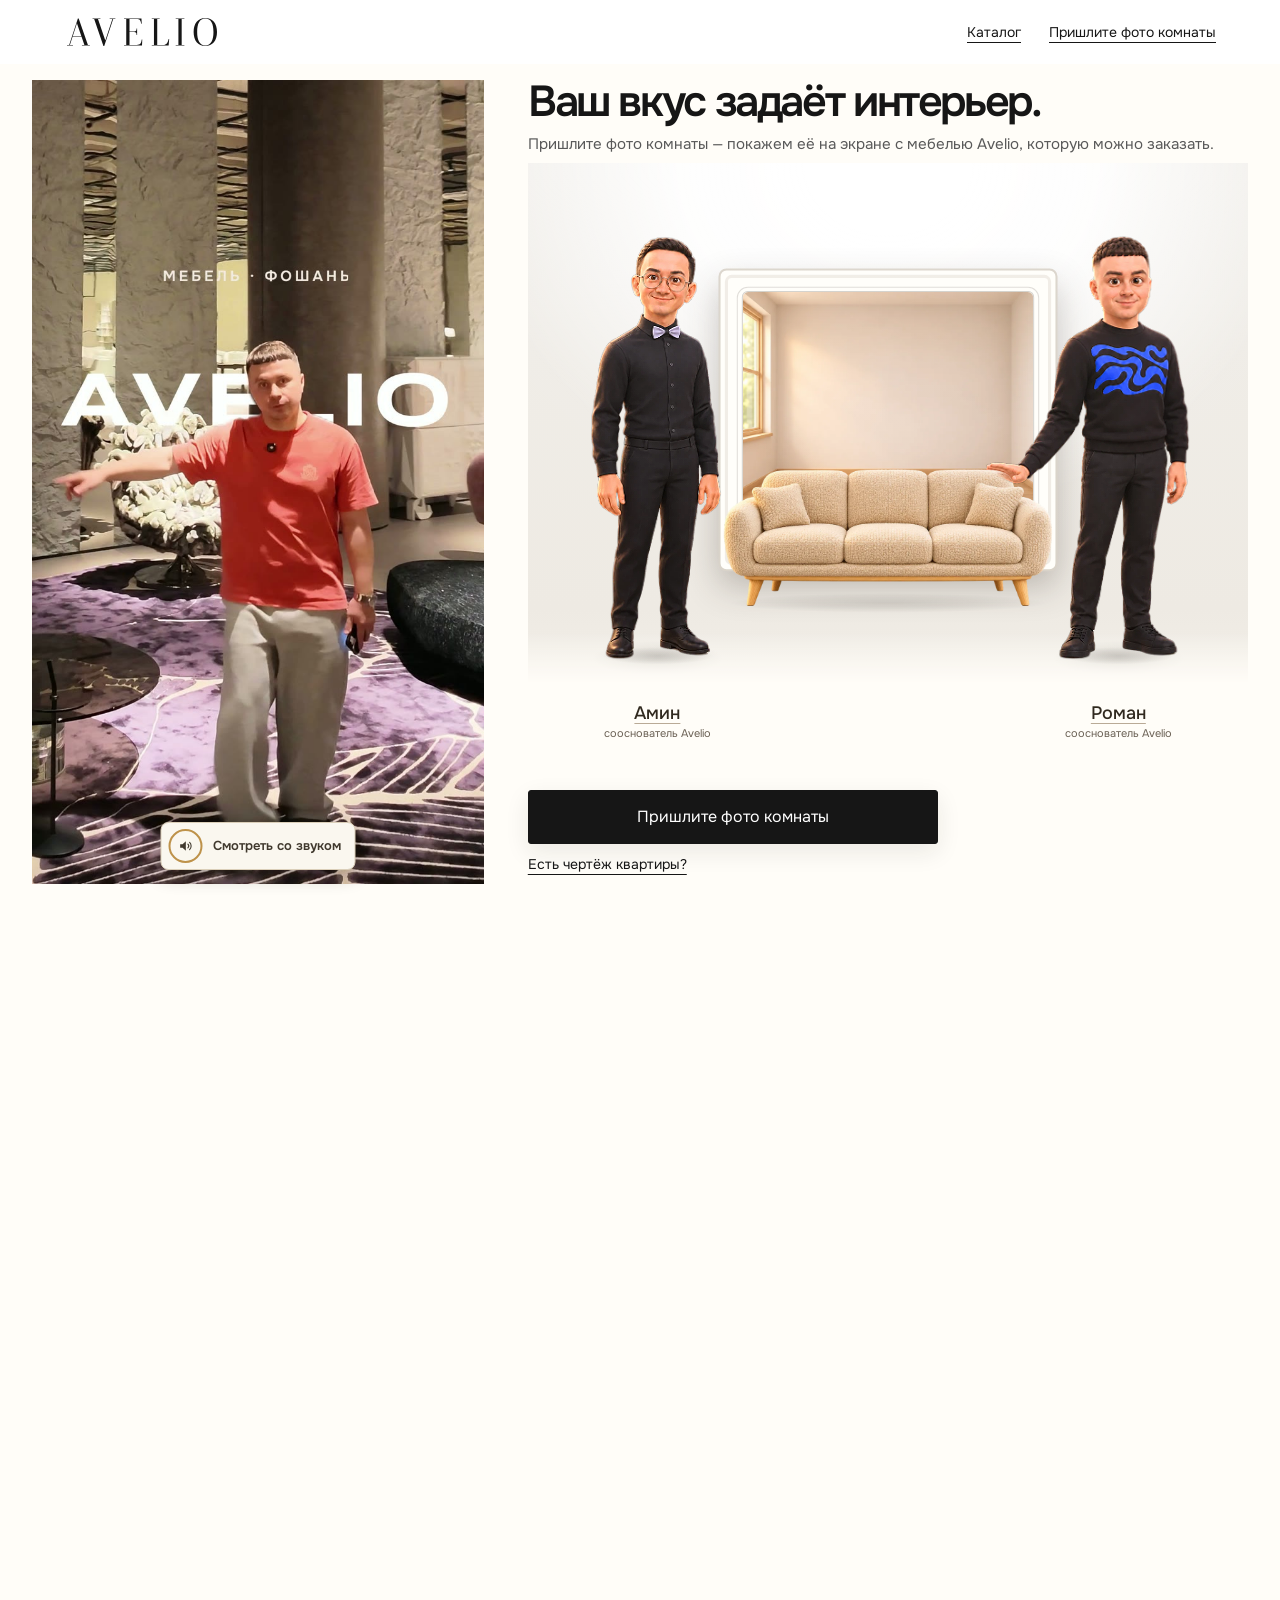
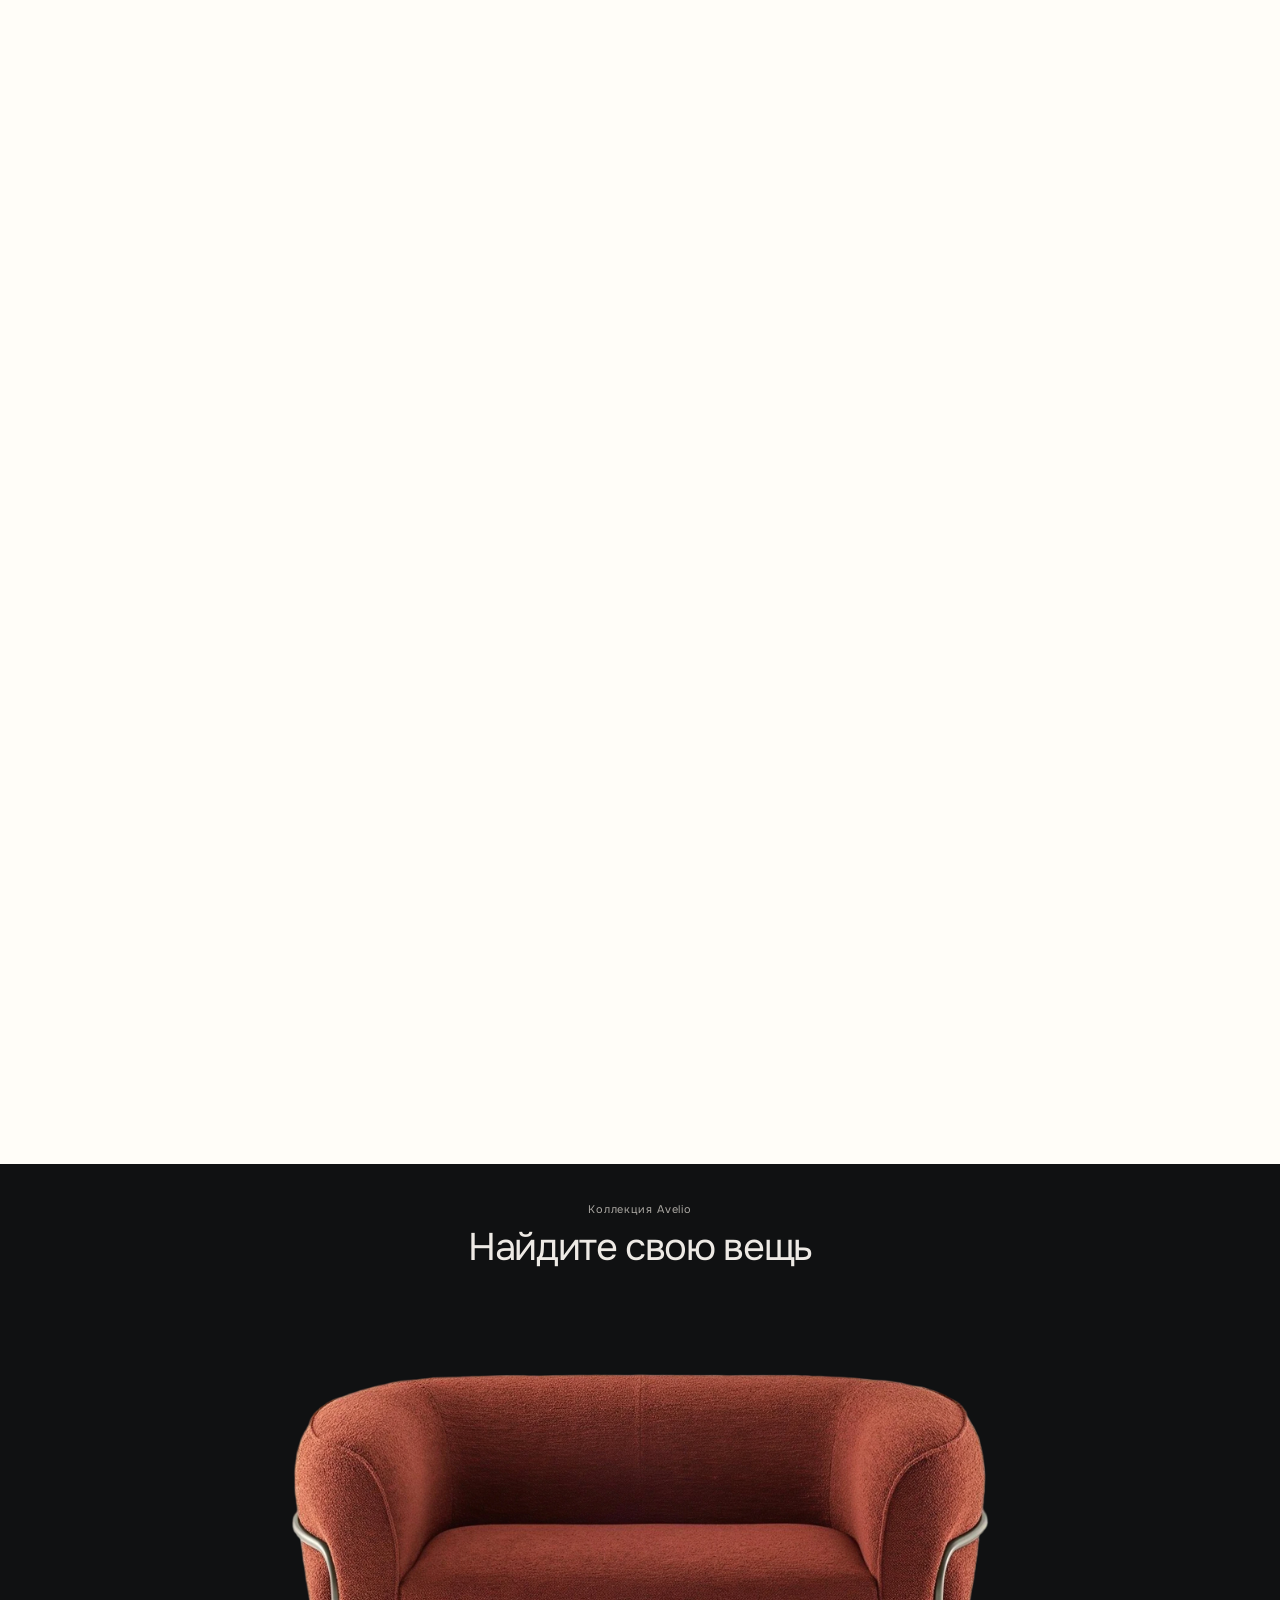
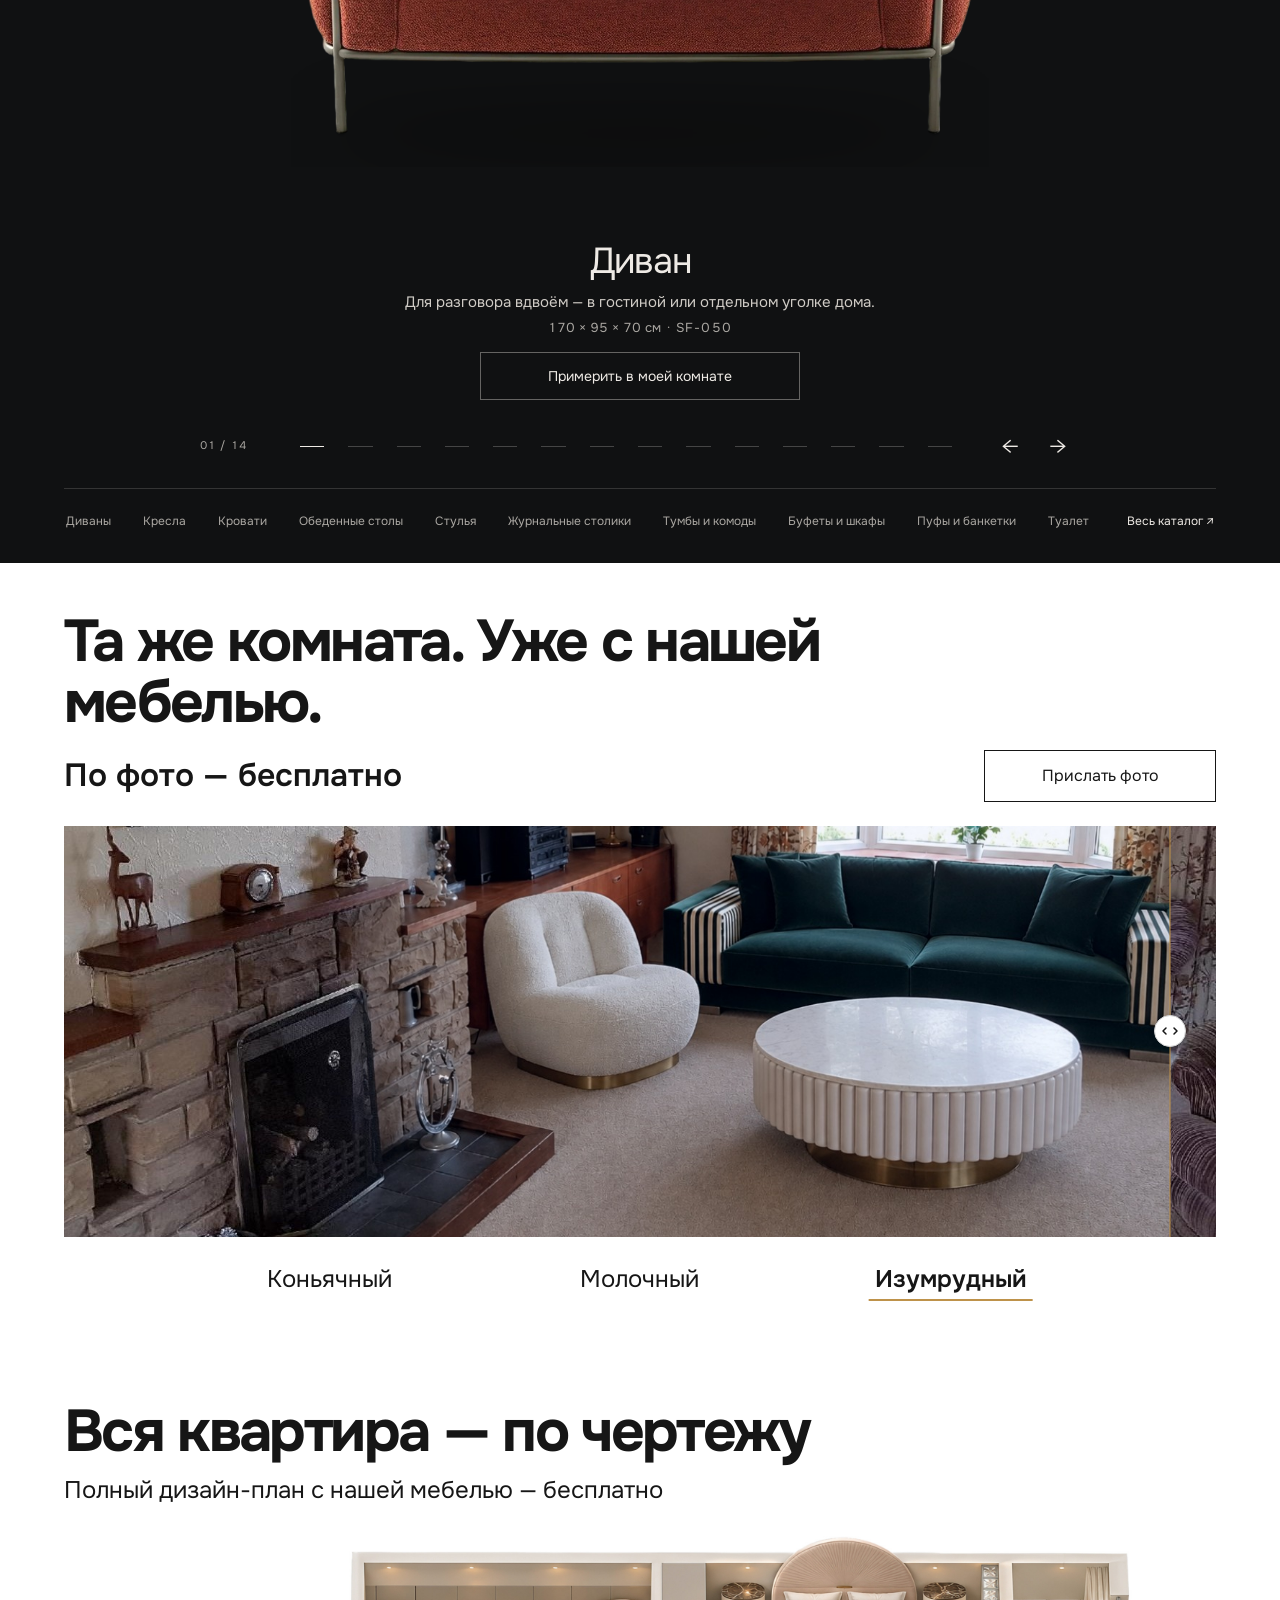
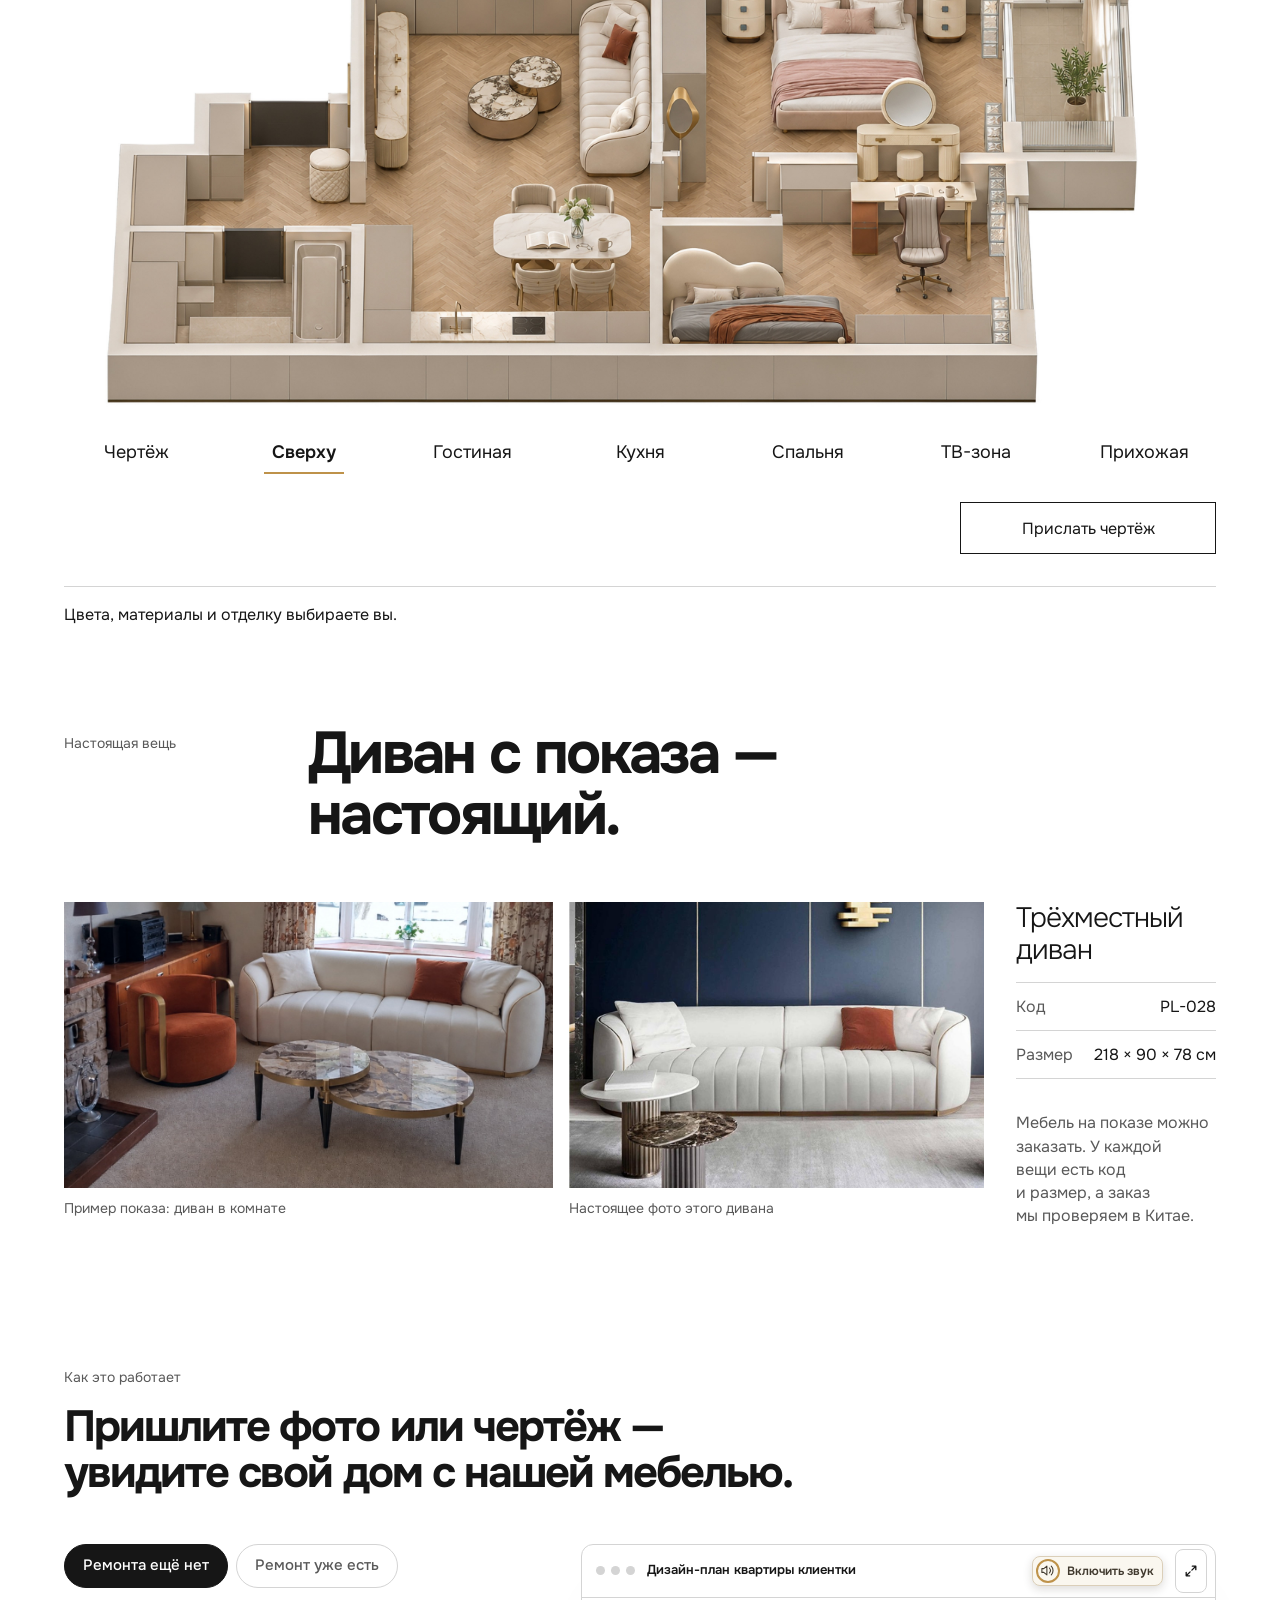
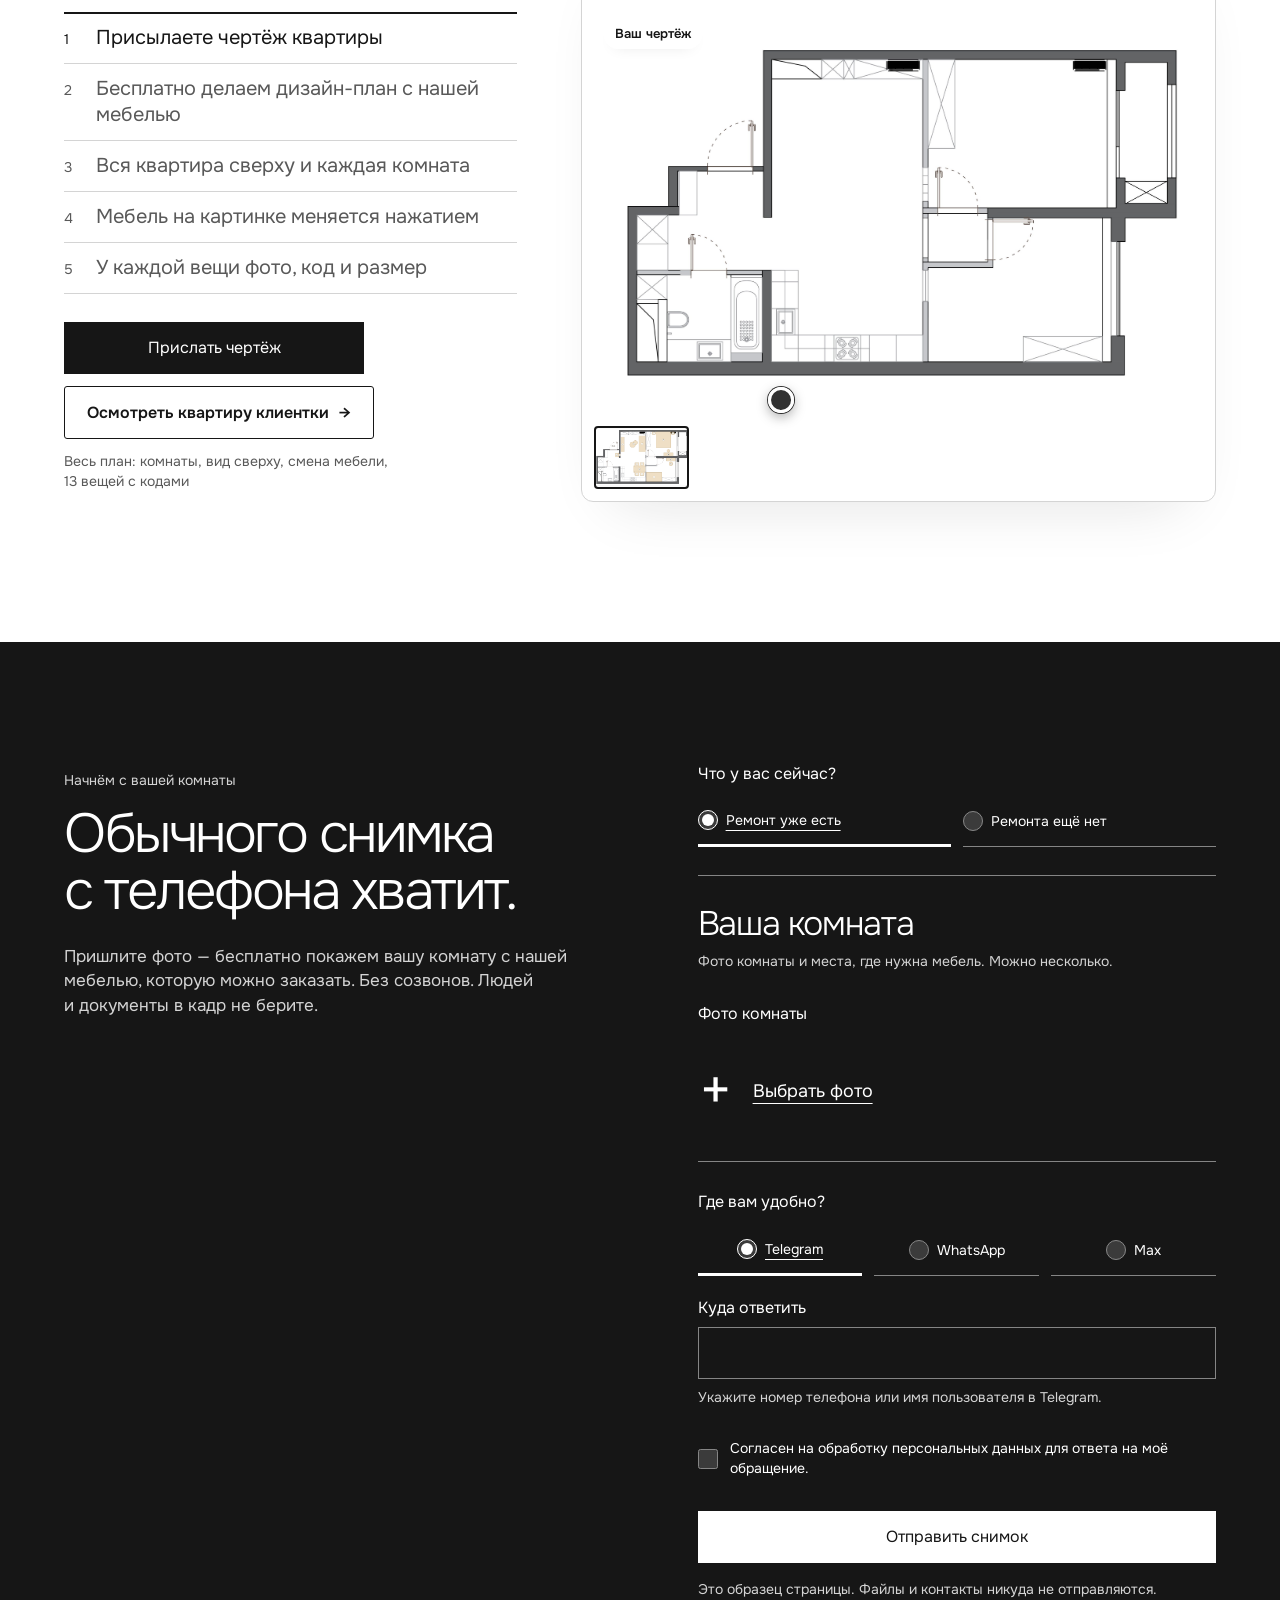
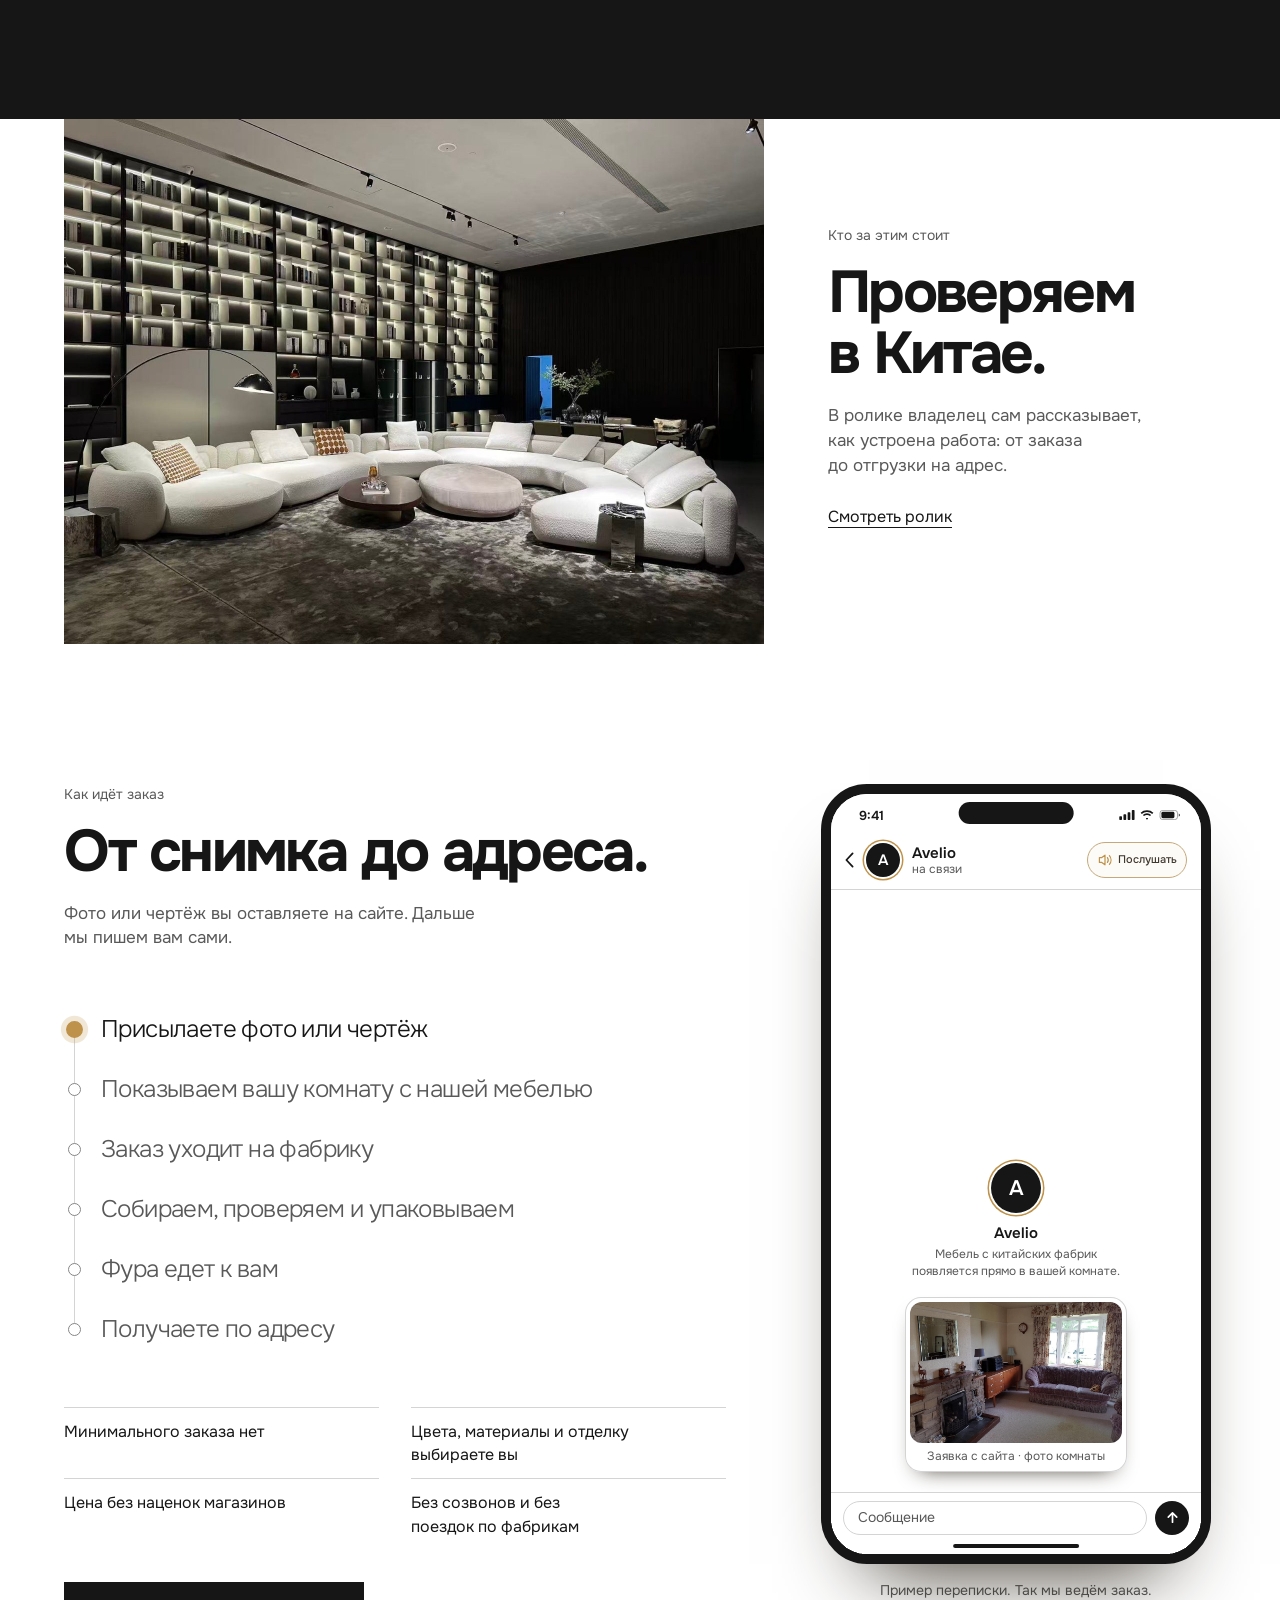
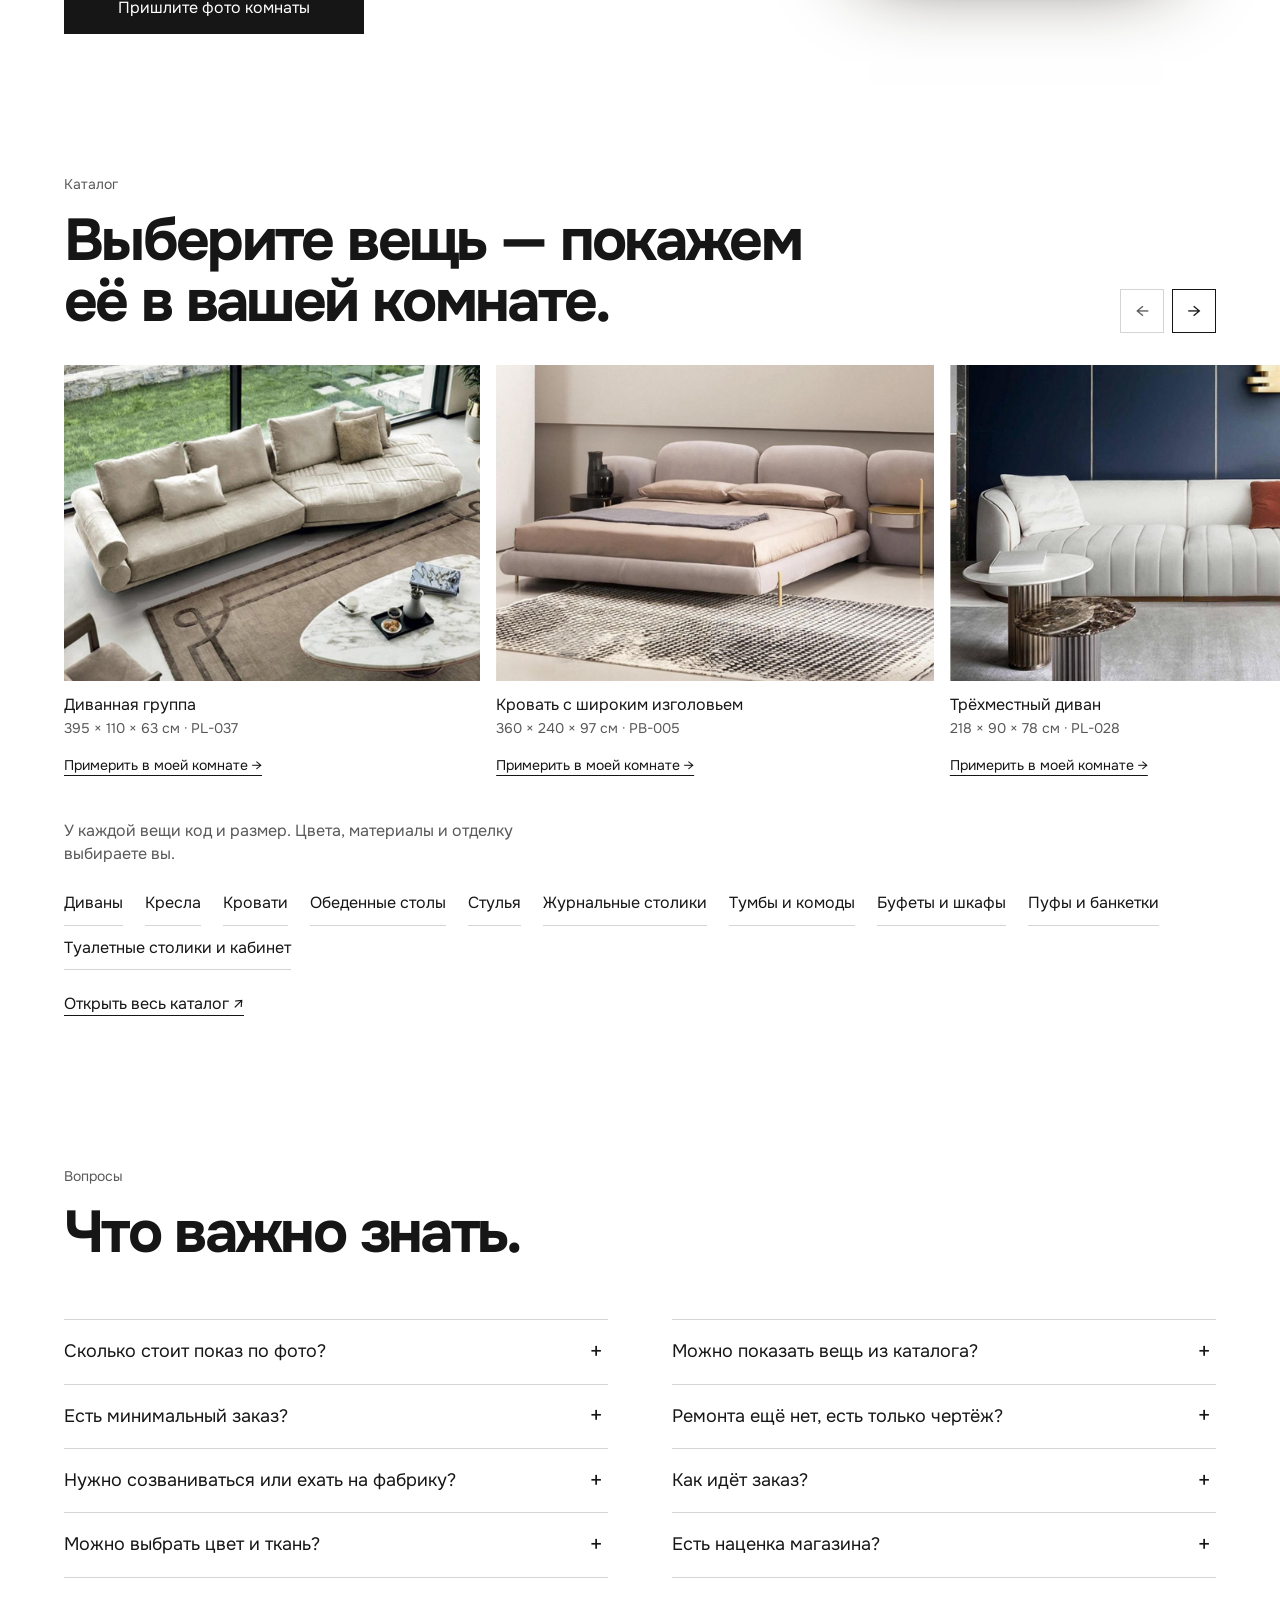
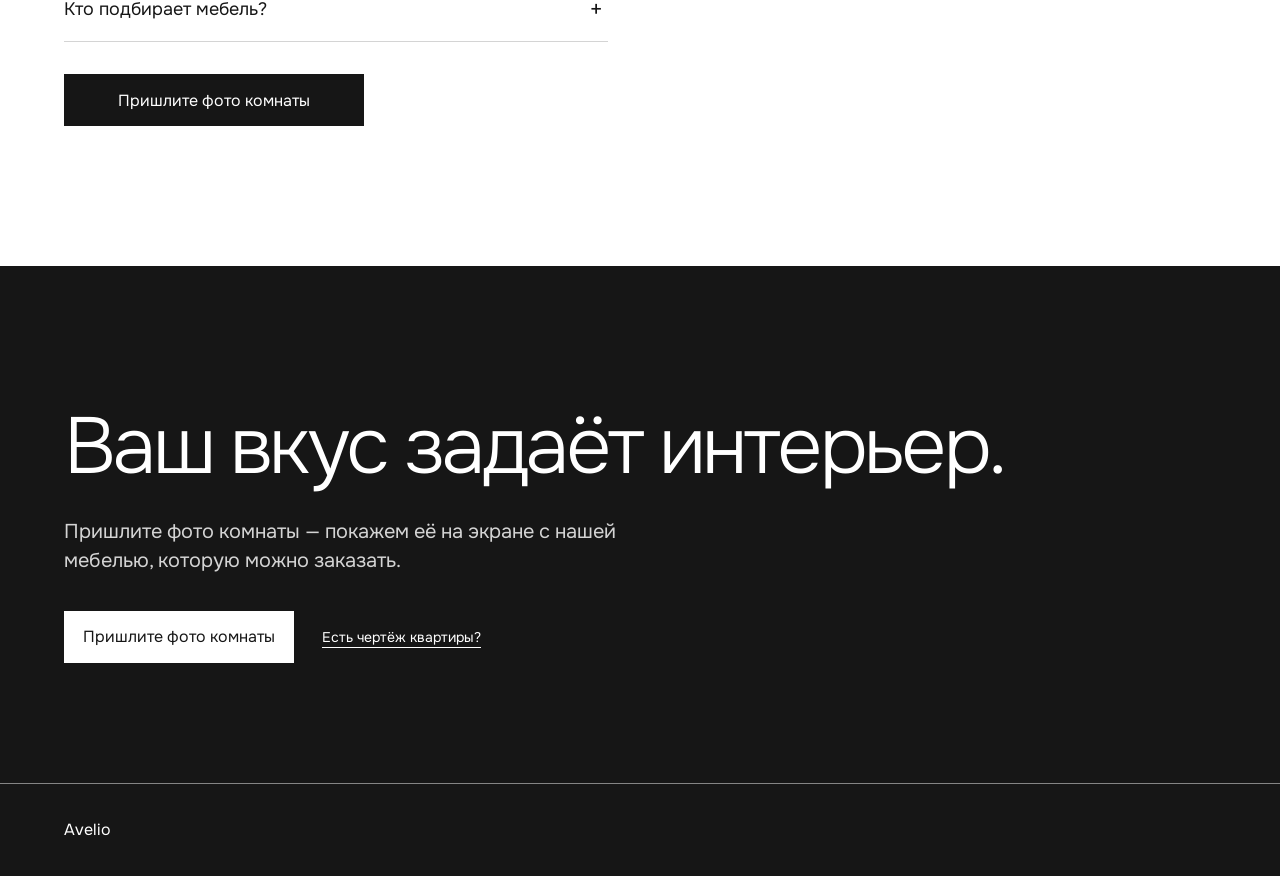
==== index.html @ 7f5a4f5b "Avelio — без пустоты между примером и «Диван с показа»: убран лишний верхний отступ блока Co-Authore" ====
<!doctype html><html><head><meta charset=utf8><meta name=viewport content="width=device-width,initial-scale=1,viewport-fit=cover"><meta name="color-scheme" content="only light"><style>:root{color-scheme:only light;box-sizing:border-box;padding-top:env(safe-area-inset-top,0px);padding-bottom:env(safe-area-inset-bottom,0px)}html{scroll-padding-top:env(safe-area-inset-top,0px)}body{margin:0;padding:0;font:14px -apple-system,BlinkMacSystemFont,sans-serif;background:#fff;color:#000}img{max-width:100%}[hidden]:not([hidden=until-found i]){display:none!important}</style></head><body>
<title>Avelio</title>
<meta name="claude:viewport-fit-sides" content="cover">
<script>
/* Сцена основателей грузится в два шага: сначала первый кадр, после его загрузки — остальные позы.
   manifest, texts и картинки стартуют здесь; founders.js берёт готовое из window.__foundersBoot.
   Блоки ниже сцены (витрина, пример, процесс, заказ, план) ждут avelioAfterScene: сцена готова
   или не включилась (founders.js зовёт avelioSceneDone), человек долистал до конца сцены, страховка 40 с. */
(function () {
  var done = false;
  var queue = [];
  // Все lazy-картинки ниже сцены (data-defer-src): во время разбора страница короткая, а на медленной
  // сети браузер считает «близким» до 6000 px — lazy тянул их вместе со сценой. Адрес ставится при
  // release, раньше скриптов блоков; lazy остаётся. Адрес, уже поставленный скриптом блока, не трогаем.
  function undefer() {
    var deferred = document.querySelectorAll("img[data-defer-src]");
    for (var k = 0; k < deferred.length; k++) {
      if (!deferred[k].getAttribute("src")) deferred[k].src = deferred[k].getAttribute("data-defer-src");
      deferred[k].removeAttribute("data-defer-src");
    }
  }
  function release() {
    if (done) return;
    done = true;
    removeEventListener("scroll", check);
    undefer();
    if (document.readyState === "loading") document.addEventListener("DOMContentLoaded", undefer);
    var list = queue;
    queue = [];
    for (var i = 0; i < list.length; i++) {
      try { list[i](); } catch (error) { console.error(error); }
    }
  }
  function check() {
    var founders = document.getElementById("founders");
    if (!founders) { if (scrollY > 0) release(); return; }
    if (scrollY > 0 && founders.getBoundingClientRect().bottom < innerHeight) release();
  }
  // Отпустили во время разбора (быстрая прокрутка) — картинки, разобранные после release, ещё без адреса.
  // Скрипт блока стоит ниже своих картинок: ставим адреса всему разобранному до его колбэка (план: ready → decode).
  window.avelioAfterScene = function (fn) { if (done) { undefer(); fn(); } else queue.push(fn); };
  window.avelioSceneDone = release;
  addEventListener("scroll", check, { passive: true });
  document.addEventListener("DOMContentLoaded", check);
  setTimeout(release, 40000);

  if (!window.fetch || !window.Promise) return;
  var dir = "founders/room/";
  var images = {};
  function json(url) {
    return fetch(url).then(function (response) {
      if (!response.ok) throw new Error(url + ": HTTP " + response.status);
      return response.json();
    });
  }
  function image(file) {
    if (typeof file !== "string" || images[file]) return;
    var img = new Image();
    img.decoding = "async";
    img.fetchPriority = "high";
    images[file] = new Promise(function (resolve, reject) {
      img.onload = function () { resolve(img); };
      img.onerror = function () { reject(new Error("Не загружено: " + file)); };
    });
    images[file].catch(function () {});
    img.src = dir + file;
  }
  var manifest = json(dir + "manifest.json");
  var texts = json("founders/texts.json");
  // Обложка ролика первого экрана — раньше сцены: двадцать картинок сцены разом делят канал,
  // и на медленной сети обложка приходила последней. Ждём её не дольше 3 с.
  var poster = new Image();
  var posterDone = new Promise(function (resolve) {
    poster.onload = poster.onerror = function () { resolve(); };
    setTimeout(resolve, 3000);
  });
  poster.fetchPriority = "high";
  poster.src = "video/hero.jpg";
  var sceneManifest;
  var finishFirst;
  var first = new Promise(function (resolve) { finishFirst = resolve; });
  var started = Promise.all([manifest, posterDone]).then(function (result) {
    var m = result[0];
    sceneManifest = m;
    var people = m.people || {};
    var amin = people.amin || {};
    var roman = people.roman || {};
    var files = [m.room && m.room.sketch, m.sofa && m.sofa.a && m.sofa.a.file,
      m.card && m.card.file, (amin.poses || {}).hold, (amin.fronts || {}).hold, (roman.poses || {}).calm,
      m.sofa && m.sofa.b && m.sofa.b.file, m.room && m.room.file,
      (amin.poses || {}).pleased, (amin.poses || {}).blink, (roman.poses || {}).blink];
    var time = performance.now();
    files.forEach(image);
    var jobs = [];
    files.forEach(function (file) {
      if (typeof file === "string" && images[file]) jobs.push(images[file].catch(function () {}));
    });
    Promise.all(jobs).then(function () {
      finishFirst({ ms: performance.now() - time });
    }).catch(function () { finishFirst({ ms: null }); });
  }).catch(function () { finishFirst({ ms: null }); });
  var second = first.then(function () {
    return started.then(function () {
      if (!sceneManifest) return;
      var people = sceneManifest.people || {};
      var amin = people.amin || {};
      var roman = people.roman || {};
      var lists = [amin.poses || {}, roman.poses || {}, amin.fronts || {}];
      for (var i = 0; i < lists.length; i++) {
        for (var name in lists[i]) image(lists[i][name]);
      }
    });
  }).catch(function () {});
  texts.catch(function () {});
  window.__foundersBoot = { manifest: manifest, texts: texts, images: images, started: started, poster: poster, first: first, second: second };
})();

</script>
<link rel="preload" href="founders/founders.js" as="script" fetchpriority="high">
<link rel="preconnect" href="https://fonts.googleapis.com">
<link rel="preconnect" href="https://fonts.gstatic.com" crossorigin>
<!-- Шрифт не держит отрисовку: из Китая таблица Google может висеть десятки секунд — текст сразу системным, Onest подменяет его по приходу. -->
<link href="https://fonts.googleapis.com/css2?family=Onest:wght@300;400;500;600;700;800&display=swap" rel="stylesheet" media="print" onload="this.media='all'">
<noscript><link href="https://fonts.googleapis.com/css2?family=Onest:wght@300;400;500;600;700;800&display=swap" rel="stylesheet"></noscript>
<link rel="stylesheet" href="showcase.css">
<style>
  /*
    Светлая галерея: белое поле, крупный чёрный текст, отдельный ролик
    и две комнаты ступенькой. Цвет только в изображениях; латунь — мелкие
    акценты примера (табличка, метки, рамка «Ваша комната»), как на странице
    клиентки. Пример — журнальная раскладка без карточек; присылка — единственная
    тёмная полоса. На низком телефоне текст занимает нижнюю часть ролика,
    оставляя верхние 45% свободными.
  */
  :root {
    color-scheme: only light;
    --white: #FFFFFF;
    --paper: #FAFAFA;
    --ink: #161616;
    --muted: #595959;
    --line: #D4D4D4;
    --arc: #9B9B9B;
    --dark-line: #858585;
    --dark-muted: #D4D4D4;
    --backdrop: #FFFFFFF2;
    --brass: rgb(190, 146, 74);
    --glint: rgb(255, 236, 196);
    --gold: rgb(162, 126, 69);
    --shade: rgb(38, 30, 18);
    --plate: rgb(250, 247, 239);
    --plate-ink: rgb(64, 57, 46);
    --plate-muted: rgb(111, 99, 80);
    --plate-rule: rgb(219, 207, 185);
    --sofa-fill: rgb(229, 217, 195);
    --chair-fill: rgb(240, 233, 220);
    --table-fill: rgb(246, 242, 234);
    --clear: transparent;
    --modal-color: var(--white);
    --modal-ink: var(--ink);
    --video-ratio: .5625;
    font-family: "Onest", Arial, sans-serif;
    color: var(--ink);
    background: var(--white);
  }

  * { box-sizing: border-box; }
  body {
    margin: 0;
    background: var(--white);
    color: var(--ink);
    font: 16px/1.45 "Onest", Arial, sans-serif;
  }
  button, input, select { font: inherit; }
  button, a, input { -webkit-tap-highlight-color: var(--clear); }
  button { color: inherit; cursor: pointer; border: 0; }
  a { color: inherit; text-underline-offset: 5px; }
  img, video { display: block; max-width: 100%; }
  button, input, a { touch-action: manipulation; }
  button, input, select { font-size: 14px; }
  button, .button, .text-link { min-height: 44px; }
  [hidden] { display: none !important; }
  :focus-visible { outline: 3px solid var(--ink); outline-offset: 4px; }
  #send :focus-visible { outline-color: var(--white); }
  h1, h2, h3, p { margin: 0; }
  h1, h2 { font-weight: 700; }
  h2 {
    font-size: clamp(34px, 4.6vw, 68px);
    line-height: 1.04;
    letter-spacing: -.045em;
  }
  h3 {
    font-size: 28px;
    font-weight: 300;
    line-height: 1.15;
    letter-spacing: -.035em;
  }
  p { line-height: 1.45; }
  .nowrap { white-space: nowrap; }
  .shell {
    width: 100%;
    max-width: 1600px;
    margin-inline: auto;
    padding-left: max(16px, env(safe-area-inset-left, 0px));
    padding-right: max(16px, env(safe-area-inset-right, 0px));
  }
  .button {
    display: inline-flex;
    align-items: center;
    justify-content: center;
    gap: 12px;
    min-height: 52px;
    padding: 13px 18px;
    border: 1px solid var(--ink);
    border-radius: 0;
    background: var(--ink);
    color: var(--white);
    font-size: 16px;
    font-weight: 400;
    line-height: 1.2;
    text-align: center;
    text-decoration: none;
  }
  .button:hover { text-decoration: underline; text-underline-offset: 5px; }
  .button.white { background: var(--ink); color: var(--white); }
  .button.green-button {
    justify-content: flex-start;
    padding-inline: 0;
    border: 0;
    background: var(--clear);
    color: var(--ink);
    text-decoration: underline;
    text-underline-offset: 6px;
  }
  .text-link {
    display: inline-flex;
    align-items: center;
    padding-block: 8px;
    font-size: 14px;
    text-underline-offset: 5px;
  }
  .eyebrow { font-size: 14px; font-weight: 400; }
  .green { background: var(--white); color: var(--ink); }

  .site-header {
    min-height: 44px;
    display: flex;
    align-items: center;
    justify-content: space-between;
    gap: 16px;
    padding-block: 0;
    padding-top: max(0px, env(safe-area-inset-top, 0px));
  }
  .brand { display: inline-flex; align-items: center; min-height: 44px; }
  .brand svg { width: 112px; height: 30px; }
  .header-nav { display: flex; align-items: center; gap: 28px; }
  .catalog-link {
    display: inline-flex;
    align-items: center;
    min-height: 44px;
    font-size: 14px;
  }
  .header-cta {
    min-height: 44px;
    padding: 8px 0;
    border: 0;
    background: var(--clear);
    color: var(--ink);
    font-size: 14px;
    text-decoration: underline;
  }

  /* Первый экран: ролик — главный и самый крупный. На телефоне ролик, заголовок, текст и кнопки идут друг под другом. */
  .hero { display: flex; flex-direction: column; }
  .hero-copy { order: 1; padding-block: 14px 0; }
  .hero-copy h1 {
    font-size: clamp(30px, 8vw, 31px);
    font-weight: 700;
    line-height: 1.02;
    letter-spacing: -.05em;
  }
  .hero-copy p {
    margin-top: 8px;
    font-size: 14px;
    line-height: 1.3;
  }
  .hero-stage { display: contents; }
  .video-column {
    order: 0;
    position: relative;
    min-width: 0;
    padding-top: 4px;
    padding-left: max(16px, env(safe-area-inset-left, 0px));
    padding-right: max(16px, env(safe-area-inset-right, 0px));
  }
  .video-frame {
    position: relative;
    width: max(240px, min(100%, calc((100svh - 270px) * var(--video-ratio))));
    margin-inline: auto;
    background: var(--paper);
  }
  #hero-video {
    width: 100%;
    height: auto;
    aspect-ratio: var(--video-ratio);
    object-fit: contain;
    background: var(--paper);
  }
  /* Звук — латунная табличка внизу по центру ролика, как «Следующий подбор». */
  .sound-plate {
    position: absolute;
    z-index: 2;
    left: 50%;
    bottom: 14px;
    translate: -50% 0;
    display: inline-flex;
    align-items: center;
    gap: 10px;
    max-width: calc(100% - 24px);
    min-height: 48px;
    padding: 6px 14px 6px 7px;
    border: 1px solid var(--plate-rule);
    border-radius: 8px;
    background: var(--plate);
    color: var(--plate-ink);
    box-shadow: 0 6px 18px color-mix(in srgb, var(--shade) 30%, transparent);
    font-size: 13px;
    font-weight: 600;
    line-height: 1.2;
    white-space: nowrap;
    transition: box-shadow 200ms ease, translate 200ms ease;
  }
  .sound-plate:hover { translate: -50% -1px; box-shadow: 0 9px 22px color-mix(in srgb, var(--shade) 36%, transparent); }
  .sound-dot {
    position: relative;
    display: grid;
    place-items: center;
    flex: none;
    width: 34px;
    height: 34px;
    border: 2px solid var(--brass);
    border-radius: 50%;
    background: var(--plate);
  }
  .sound-dot svg { width: 16px; height: 16px; }
  /* Мягкая пульсация латунного кольца. */
  .sound-dot::after {
    content: "";
    position: absolute;
    inset: -2px;
    border: 2px solid var(--brass);
    border-radius: 50%;
    opacity: 0;
    animation: sound-pulse 2.6s ease-out infinite;
  }
  @keyframes sound-pulse {
    0% { transform: scale(1); opacity: .55; }
    70%, 100% { transform: scale(1.55); opacity: 0; }
  }
  .sound-lab { display: grid; gap: 1px; text-align: left; }
  .sound-time {
    color: var(--plate-muted);
    font-size: 12px;
    font-weight: 400;
    font-variant-numeric: tabular-nums;
  }
  .sound-time:empty { display: none; }
  /* Со звуком — маленькая кнопка в углу; поле нажатия остаётся 44 точки. */
  .sound-off {
    position: absolute;
    z-index: 2;
    top: 4px;
    right: 4px;
    display: grid;
    place-items: center;
    min-width: 44px;
    padding: 0 6px;
    background: var(--clear);
  }
  .sound-off span {
    padding: 6px 10px;
    border: 1px solid var(--plate-rule);
    border-radius: 8px;
    background: var(--plate);
    color: var(--plate-ink);
    box-shadow: 0 3px 10px color-mix(in srgb, var(--shade) 24%, transparent);
    font-size: 12px;
    font-weight: 600;
    line-height: 1.2;
  }
  .sound-plate:focus-visible,
  .sound-off:focus-visible { outline-color: var(--plate-ink); }
  .hero-actions {
    order: 2;
    position: relative;
    width: 100%;
    min-width: 0;
    padding-block: 14px 0;
    padding-left: max(16px, env(safe-area-inset-left, 0px));
    padding-right: max(16px, env(safe-area-inset-right, 0px));
  }
  .hero-action-content { position: relative; width: 100%; }
  #hero-cta { width: 100%; min-height: 52px; }
  .hero-plan-link { justify-content: center; width: 100%; }
  .hero-aside { display: none; }

  /* Штрих чуть длиннее линии: кольцо и контуры смыкаются без щели. */
  .draw { stroke-dasharray: 1.02 1; }
  .will-draw .draw { stroke-dashoffset: 1.02; }
  .will-draw .fade { opacity: 0; }
  .will-draw.is-drawn .draw { animation: sheet-draw 1.3s cubic-bezier(.65, 0, .35, 1) var(--d, 0s) both; }
  .will-draw.is-drawn .fade { animation: sheet-fade .9s ease var(--d, 0s) both; }
  @keyframes sheet-draw { from { stroke-dashoffset: 1.02; } to { stroke-dashoffset: 0; } }
  @keyframes sheet-fade { from { opacity: 0; } to { opacity: 1; } }
  .big-plus { display: block; font-size: 86px; font-weight: 300; line-height: 1; }

  .send-section {
    color-scheme: dark;
    position: relative;
    padding-block: 100px;
    background: var(--ink);
    color: var(--white);
  }
  .send-layout { position: relative; display: grid; gap: 60px; }
  .send-intro h2 { max-width: 620px; margin-top: 16px; font-weight: 300; }
  .send-intro > p {
    max-width: 510px;
    margin-top: 24px;
    font-size: 17px;
    color: var(--dark-muted);
  }
  .send-intro > .eyebrow { margin-top: 0; font-size: 14px; }
  .send-intro .process {
    max-width: 500px;
    margin-top: 36px;
    padding-top: 24px;
    border-top: 1px solid var(--dark-line);
    font-size: 18px;
  }
  #send { scroll-margin-top: 16px; }
  #send-form { min-width: 0; }
  fieldset { min-width: 0; margin: 0; padding: 0; border: 0; }
  legend { padding: 0; margin-bottom: 12px; font-size: 16px; font-weight: 400; }
  .branch-options { display: grid; grid-template-columns: 1fr 1fr; gap: 12px; }
  .choice {
    display: flex;
    align-items: center;
    gap: 8px;
    min-height: 50px;
    padding: 12px 0;
    border-bottom: 1px solid var(--dark-line);
    font-size: 14px;
    cursor: pointer;
  }
  .choice:has(input:checked) {
    border-bottom: 3px solid var(--white);
    text-decoration: underline;
    text-underline-offset: 5px;
  }
  input[type="radio"], input[type="checkbox"] {
    flex: 0 0 auto;
    width: 20px;
    height: 20px;
    margin: 0;
    accent-color: var(--white);
  }
  .form-drop {
    padding-block: 28px;
    margin-block: 28px;
    border-block: 1px solid var(--dark-line);
    background: var(--clear);
    color: var(--white);
  }
  .form-drop h3 { font-size: 34px; }
  .form-drop p { margin-top: 8px; font-size: 14px; color: var(--dark-muted); }
  #choose-files {
    display: flex;
    align-items: center;
    justify-content: flex-start;
    gap: 20px;
    width: 100%;
    margin-top: 14px;
    padding: 10px 0;
    background: var(--clear);
    text-align: left;
  }
  #choose-files .big-plus { font-size: 64px; }
  #choose-files strong {
    font-size: 18px;
    font-weight: 400;
    text-decoration: underline;
    text-underline-offset: 6px;
  }
  .preview-grid { display: flex; flex-wrap: wrap; gap: 16px; width: 100%; margin-top: 12px; }
  .preview-file { display: block; width: 100%; min-width: 0; }
  .preview-file img {
    width: auto;
    height: auto;
    max-width: min(100%, 300px);
    max-height: 220px;
    object-fit: contain;
  }
  .preview-file .file-name {
    display: block;
    margin-top: 8px;
    font-size: 14px;
    overflow-wrap: anywhere;
    line-height: 1.35;
  }
  .file-icon { display: block; font-size: 44px; line-height: 1.2; }
  .field-label { display: block; margin-block: 20px 8px; font-size: 16px; font-weight: 400; }
  #room-files-label { min-height: 44px; display: flex; align-items: center; cursor: pointer; }
  #reply-address {
    width: 100%;
    min-height: 52px;
    padding: 12px 14px;
    border: 1px solid var(--dark-line);
    border-radius: 0;
    background: var(--ink);
    color: var(--white);
    caret-color: var(--white);
    font-size: 16px;
  }
  #reply-address::placeholder { color: var(--dark-muted); opacity: 1; }
  #reply-address:autofill {
    background: var(--ink);
    color: var(--white);
    box-shadow: 0 0 0 1000px var(--ink) inset;
  }
  #reply-address:-webkit-autofill {
    -webkit-text-fill-color: var(--white);
    -webkit-box-shadow: 0 0 0 1000px var(--ink) inset;
    caret-color: var(--white);
  }
  #reply-help { font-size: 14px; margin-top: 8px; color: var(--dark-muted); }
  .messengers { margin-top: 24px; }
  .messenger-options { display: flex; flex-wrap: wrap; gap: 12px; }
  .messenger-options .choice { flex: 1; justify-content: center; }
  .consent {
    display: flex;
    align-items: center;
    gap: 12px;
    min-height: 56px;
    margin-block: 24px;
    font-size: 14px;
    line-height: 1.4;
    cursor: pointer;
  }
  #send .button {
    background: var(--white);
    border-color: var(--white);
    color: var(--ink);
  }
  #send-submit { width: 100%; }
  .demo-note { margin-top: 16px; font-size: 14px; color: var(--dark-muted); }
  .form-error {
    margin-block: 16px;
    padding-block: 12px;
    border-block: 1px solid var(--white);
    color: var(--white);
    font-size: 14px;
  }
  .done-panel { padding-block: 28px; }
  .done-panel h3 { font-size: 52px; font-weight: 300; }
  .done-panel p { margin-block: 24px; }
  .notice {
    position: fixed;
    z-index: 50;
    left: max(16px, env(safe-area-inset-left, 0px));
    right: max(16px, env(safe-area-inset-right, 0px));
    bottom: calc(84px + env(safe-area-inset-bottom, 0px));
    max-width: 480px;
    margin-inline: auto;
    padding: 20px;
    border: 1px solid var(--ink);
    background: var(--white);
    color: var(--ink);
    font-size: 14px;
    line-height: 1.45;
  }

  .item-dialog {
    width: calc(100% - 32px);
    max-width: 600px;
    max-height: calc(100dvh - 32px - env(safe-area-inset-top, 0px) - env(safe-area-inset-bottom, 0px));
    margin: auto;
    padding: 24px;
    border: 0;
    border-radius: 0;
    background: var(--modal-color);
    color: var(--modal-ink);
    overflow-y: auto;
  }
  .item-dialog::backdrop { background: var(--backdrop); }
  .modal-header { display: flex; align-items: center; justify-content: space-between; gap: 12px; }
  .modal-header p { font-size: 14px; font-weight: 400; }
  #modal-close {
    min-width: 44px;
    min-height: 44px;
    padding: 8px 12px;
    background: var(--clear);
    color: var(--modal-ink);
    font-size: 24px;
  }
  .modal-photo {
    width: auto;
    height: auto;
    max-width: min(100%, 220px);
    max-height: 220px;
    margin: 24px auto;
    object-fit: contain;
  }
  .item-dialog h3 { font-size: 34px; }
  .modal-details { margin-top: 12px; font-size: 16px; line-height: 1.5; }
  .modal-description { margin-block: 24px; font-size: 14px; color: var(--muted); }
  .item-dialog .button { width: 100%; }
  .item-dialog :focus-visible { outline-color: var(--modal-ink); }


  @media (min-width: 600px) {
    .site-header { min-height: 52px; }
    .brand svg { width: 136px; height: 34px; }
    /* До 700 точек первый экран идёт одной колонкой, как на телефоне: в две колонки заголовок рвался бы по слову. */
    .hero-copy h1 { font-size: 34px; }
    .hero-copy p { max-width: 460px; font-size: 16px; line-height: 1.4; }
    .hero-action-content { max-width: 390px; }
    .hero-plan-link { justify-content: flex-start; }
    #hero-cta { min-height: 54px; }
    .preview-file { width: calc(50% - 8px); }
    .send-section { padding-block: 120px; }
  }

  @media (min-width: 700px) {
    /* Две колонки: ролик в высоту окна слева, заголовок, текст и кнопки справа. */
    .hero {
      --hero-video-h: calc(100svh - 52px - 40px);
      display: grid;
      grid-template-columns: min(max(260px, calc(var(--hero-video-h) * var(--video-ratio))), 54%) minmax(0, 1fr);
      grid-template-rows: 1fr auto auto 1fr;
      grid-template-areas: "video ." "video copy" "video actions" "video .";
      column-gap: clamp(24px, 3.5vw, 48px);
      width: 100%;
      max-width: 1600px;
      margin-inline: auto;
      padding-block: 16px 24px;
      padding-left: max(16px, env(safe-area-inset-left, 0px));
      padding-right: max(16px, env(safe-area-inset-right, 0px));
    }
    .hero .hero-copy { grid-area: copy; padding: 0; container-type: inline-size; }
    /* Размер от ширины колонки: заголовок ложится в три-четыре строки, не по слову. */
    .hero-copy h1 { font-size: clamp(30px, 10.6cqw, 60px); }
    .hero-copy p { margin-top: 16px; }
    .video-column { grid-area: video; padding: 0; }
    .video-frame { width: 100%; }
    .hero .hero-actions { grid-area: actions; padding: 24px 0 0; }
    /* Горизонтальный ролик: во всю ширину сверху, заголовок и кнопки под ним. */
    .hero.is-landscape {
      grid-template-columns: minmax(0, 1fr);
      grid-template-rows: auto;
      grid-template-areas: "video" "copy" "actions";
    }
    .hero.is-landscape .video-frame { max-width: calc(var(--hero-video-h) * var(--video-ratio)); }
    .hero.is-landscape .hero-copy { padding-top: 20px; }
  }

  @media (min-width: 1000px) {
    .shell {
      padding-left: max(64px, env(safe-area-inset-left, 0px));
      padding-right: max(64px, env(safe-area-inset-right, 0px));
    }
    .site-header { min-height: 64px; }
    .brand svg { width: 156px; height: 36px; }
    .hero {
      --hero-video-h: calc(100svh - 64px - 48px);
      padding-block: 20px 28px;
      padding-left: max(64px, env(safe-area-inset-left, 0px));
      padding-right: max(64px, env(safe-area-inset-right, 0px));
    }
    .hero-copy h1 { line-height: 1.01; letter-spacing: -.055em; }
    .hero-plan-link { display: flex; }
    /* Горизонтальный ролик на компьютере: ролик крупно слева, заголовок и кнопки справа. */
    .hero.is-landscape {
      grid-template-columns: min(calc(var(--hero-video-h) * var(--video-ratio)), 64%) minmax(0, 1fr);
      grid-template-rows: 1fr auto auto 1fr;
      grid-template-areas: "video ." "video copy" "video actions" "video .";
    }
    .hero.is-landscape .video-frame { max-width: none; }
    .hero.is-landscape .hero-copy { padding-top: 0; }
    .send-layout { grid-template-columns: minmax(0, 1fr) minmax(0, 1fr); gap: 10%; }
    .send-intro { padding-top: 8px; }
    .send-intro h2 { font-size: clamp(48px, 4.3vw, 64px); }
    .item-dialog { padding: 32px; }
  }

  @media (min-width: 1280px) {
    /* «Z»: заголовок и текст слева сверху, ролик по центру, кнопки справа снизу. */
    .hero:not(.is-landscape) {
      grid-template-columns: minmax(0, 1fr) min(max(300px, calc(var(--hero-video-h) * var(--video-ratio))), 38%) minmax(0, 1fr);
      grid-template-rows: auto;
      grid-template-areas: "copy video actions";
      column-gap: 48px;
    }
    .hero:not(.is-landscape) .hero-copy { align-self: start; padding-top: 8px; }
    .hero:not(.is-landscape) .hero-actions { align-self: end; padding: 0 0 8px; }
    /* Дуга по центру за роликом; текст лежит поверх неё. */
    .hero:not(.is-landscape) .video-column { isolation: isolate; }
    .hero:not(.is-landscape) .video-column::before {
      content: "";
      position: absolute;
      z-index: -1;
      left: 50%;
      top: 50%;
      width: 140%;
      aspect-ratio: 1;
      translate: -50% -50%;
      border: 1px solid var(--arc);
      border-radius: 50%;
      pointer-events: none;
    }
    .hero .hero-copy, .hero .hero-actions { z-index: 1; }
    .hero .hero-copy { position: relative; }
    .hero-copy p { font-size: 17px; }
  }

  @media (prefers-reduced-motion: reduce) {
    *, *::before, *::after { scroll-behavior: auto !important; }
    /* Готовый кадр рамки без движения. */
    .will-draw .draw { stroke-dashoffset: 0; }
    .will-draw .fade { opacity: 1; }
    .sound-plate { transition: none; }
    .sound-dot::after { display: none; animation: none; }
  }

  /*
    Блоки 4–10 полной страницы. Те же токены, что в начале: белое поле,
    чёрный текст, цвет только на фото. Тёмное большое место одно — финал.
    Ширина фото ограничена качеством: 1100 → 550, 1400 → 700, 1448 → 724.
  */
  .f-wrap {
    width: 100%;
    max-width: 1600px;
    margin-inline: auto;
    padding-left: max(20px, env(safe-area-inset-left, 0px));
    padding-right: max(20px, env(safe-area-inset-right, 0px));
  }
  /* Зазор между блоками один: нижний отступ, верхнего нет. */
  .f-block { padding-block: 0 96px; background: var(--white); color: var(--ink); }
  .f-head { padding-bottom: 36px; }
  .f-eyebrow { margin-bottom: 16px; color: var(--muted); }
  .f-head h2 { max-width: 850px; }
  .f-block h2, .f-final h2 { text-wrap: balance; }
  .f-lead { margin-top: 20px; max-width: 460px; font-size: 16px; color: var(--muted); text-wrap: pretty; }
  .f-cta { width: 100%; margin-top: 32px; }

  /* Вход в весь каталог: подчёркнутая ссылка под лентой. */
  .f-plan-more {
    display: flex;
    align-items: center;
    min-height: 44px;
    margin-top: 12px;
    padding: 8px 0;
    border: 0;
    background: var(--clear);
    color: var(--ink);
    font: inherit;
    font-size: 16px;
    text-decoration: underline;
    text-underline-offset: 6px;
    cursor: pointer;
  }
  /* Вход в план клиентки: кнопка с рамкой под шагами «Как это работает». */
  .f-plan-look {
    display: inline-flex;
    align-items: center;
    gap: 10px;
    min-height: 52px;
    margin-top: 12px;
    padding: 14px 22px;
    border: 1px solid var(--ink);
    border-radius: 3px;
    background: var(--white);
    color: var(--ink);
    font: inherit;
    font-size: 16px;
    font-weight: 600;
    cursor: pointer;
  }
  .f-plan-look:hover { background: var(--ink); color: var(--white); }
  :root.f-plan-locked { overflow: hidden; }
  .f-plan-dialog {
    width: 100%;
    max-width: none;
    height: 100dvh;
    max-height: none;
    margin: 0;
    padding: 0;
    border: 0;
    background: var(--white);
    color: var(--ink);
    overflow: hidden;
    overscroll-behavior: contain;
  }
  .f-plan-dialog[open] { display: grid; grid-template-rows: auto minmax(0, 1fr) auto; }
  .f-plan-dialog::backdrop { background: var(--backdrop); }
  .f-plan-dialog-bar {
    display: flex;
    align-items: center;
    justify-content: space-between;
    gap: 12px;
    padding: env(safe-area-inset-top, 0px) max(4px, env(safe-area-inset-right, 0px)) 0 max(20px, env(safe-area-inset-left, 0px));
    border-bottom: 1px solid var(--line);
  }
  .f-plan-dialog-bar p { font-size: 14px; }
  .f-plan-close {
    min-width: 48px;
    min-height: 48px;
    padding: 8px 12px;
    border: 0;
    background: var(--clear);
    color: var(--ink);
    font-size: 26px;
    line-height: 1;
    cursor: pointer;
  }
  .f-plan-frame { position: relative; min-height: 0; background: var(--paper); }
  .f-plan-frame iframe { display: block; width: 100%; height: 100%; border: 0; }
  .f-plan-fallback {
    position: absolute;
    inset: 0;
    display: grid;
    place-content: center;
    gap: 8px;
    padding: 24px;
    background: var(--white);
    font-size: 16px;
    text-align: center;
  }
  .f-plan-fallback a { min-height: 44px; display: inline-flex; align-items: center; justify-content: center; text-underline-offset: 5px; }
  .f-plan-dialog-cta {
    display: grid;
    gap: 12px;
    padding: 14px max(20px, env(safe-area-inset-right, 0px)) calc(14px + env(safe-area-inset-bottom, 0px)) max(20px, env(safe-area-inset-left, 0px));
    border-top: 1px solid var(--line);
  }
  .f-plan-dialog-cta p { font-size: 16px; line-height: 1.35; }
  .f-plan-dialog-actions { display: grid; grid-template-columns: minmax(0, 1fr) minmax(0, 1fr); gap: 8px; }
  .f-plan-dialog-actions .button { min-height: 48px; padding-inline: 10px; }
  .f-plan-dialog-actions .f-plan-alt { background: var(--white); color: var(--ink); }

  .f-real-pair { display: grid; gap: 28px; }
  .f-real-pair figure { margin: 0; min-width: 0; }
  .f-real-pair img { width: 100%; height: auto; }
  .f-real-pair figcaption { margin-top: 10px; font-size: 14px; color: var(--muted); }
  .f-real-card { display: grid; gap: 28px; margin-top: 36px; }
  .f-real-card h3 { font-size: 28px; }
  .f-specs { margin: 16px 0 0; }
  .f-specs div {
    display: flex;
    justify-content: space-between;
    gap: 16px;
    padding-block: 12px;
    border-top: 1px solid var(--line);
    font-size: 16px;
  }
  .f-specs div:last-child { border-bottom: 1px solid var(--line); }
  .f-specs dt { color: var(--muted); }
  .f-specs dd { margin: 0; text-align: right; }
  .f-real-card > p { font-size: 16px; color: var(--muted); text-wrap: pretty; }

  .f-who-layout { display: grid; gap: 36px; }
  .f-who-photo img { width: 100%; height: auto; }
  .f-who-copy p:not(.f-eyebrow) { margin-top: 20px; max-width: 460px; font-size: 16px; color: var(--muted); text-wrap: pretty; }
  .f-who-copy .text-link { margin-top: 16px; font-size: 16px; }
  /* Ролик владельца окном поверх страницы, со звуком и управлением. */
  .f-video-dialog {
    width: 100%;
    max-width: none;
    height: 100dvh;
    max-height: none;
    margin: 0;
    padding: 0;
    border: 0;
    background: var(--white);
    color: var(--ink);
    overflow: hidden;
    overscroll-behavior: contain;
  }
  .f-video-dialog[open] { display: grid; grid-template-rows: auto minmax(0, 1fr); }
  .f-video-dialog::backdrop { background: var(--backdrop); }
  .f-video-bar {
    display: flex;
    align-items: center;
    justify-content: space-between;
    gap: 12px;
    padding: env(safe-area-inset-top, 0px) max(4px, env(safe-area-inset-right, 0px)) 0 max(20px, env(safe-area-inset-left, 0px));
    border-bottom: 1px solid var(--line);
  }
  .f-video-bar p { font-size: 14px; }
  /* Ролик вписан целиком и по своим пропорциям: полоса управления — ровно по ширине кадра. */
  .f-video-frame { --gap: 24px; position: relative; min-height: 0; container-type: size; background: var(--paper); }
  .f-video-frame video {
    position: absolute;
    left: 50%;
    top: 50%;
    translate: -50% -50%;
    width: min(calc(100cqw - var(--gap)), calc((100cqh - var(--gap)) * var(--video-ratio)));
    max-width: none;
    height: auto;
    aspect-ratio: var(--video-ratio);
    object-fit: contain;
  }

  .f-two { display: grid; gap: 36px; }
  .f-terms { display: grid; margin: 40px 0 0; padding: 0; list-style: none; }
  .f-terms li { padding-block: 12px; border-top: 1px solid var(--line); font-size: 16px; text-wrap: pretty; }

  .f-catalog { padding-inline: 0; }
  .f-catalog-head { display: flex; align-items: flex-end; justify-content: space-between; gap: 32px; padding-bottom: 32px; }
  .f-catalog-head h2 { max-width: 850px; }
  /* Под лентой — разделы и вход во весь каталог. Окно каталога — та же рама, что у окна плана. */
  .f-catalog-foot { padding-top: 32px; }
  .f-catalog-note { max-width: 520px; font-size: 16px; color: var(--muted); text-wrap: pretty; }
  .f-sections { display: flex; flex-wrap: wrap; gap: 0 22px; margin: 16px 0 0; padding: 0; list-style: none; }
  .f-sections button {
    min-height: 44px;
    padding: 10px 0;
    border: 0;
    border-bottom: 1px solid var(--line);
    background: var(--clear);
    color: var(--ink);
    font: inherit;
    font-size: 16px;
    cursor: pointer;
  }
  .f-sections button:hover { border-bottom-color: var(--ink); }
  .f-cat-body { min-height: 0; overflow-y: auto; overscroll-behavior: contain; }
  .f-cat-tabs {
    position: sticky;
    top: 0;
    z-index: 1;
    display: flex;
    gap: 22px;
    overflow-x: auto;
    padding-inline: max(20px, env(safe-area-inset-left, 0px)) max(20px, env(safe-area-inset-right, 0px));
    background: var(--white);
    box-shadow: inset 0 -1px var(--line);
    scrollbar-width: none;
  }
  .f-cat-tabs::-webkit-scrollbar { display: none; }
  .f-cat-tabs button {
    flex: none;
    min-height: 48px;
    padding: 12px 0 9px;
    border: 0;
    border-bottom: 3px solid var(--clear);
    background: var(--clear);
    color: var(--muted);
    font: inherit;
    font-size: 14px;
    white-space: nowrap;
    cursor: pointer;
  }
  .f-cat-tabs button[aria-pressed="true"] { border-bottom-color: var(--ink); color: var(--ink); }
  .f-cat-tabs small { margin-left: 6px; font-size: 12px; color: var(--muted); }
  .f-cat-inner { padding: 0 max(20px, env(safe-area-inset-right, 0px)) 48px max(20px, env(safe-area-inset-left, 0px)); }
  .f-cat-status { margin-top: 24px; font-size: 16px; color: var(--muted); }
  .f-cat-status:empty { display: none; }
  .f-cat-grid { display: grid; grid-template-columns: repeat(2, minmax(0, 1fr)); gap: 32px 12px; margin: 24px 0 0; padding: 0; list-style: none; }
  .f-cat-item { min-width: 0; }
  /* Фото — клетка листа на 24 вещи: размер и место фона ставит скрипт. */
  .f-cat-photo { display: block; aspect-ratio: 4 / 3; background-color: var(--paper); background-repeat: no-repeat; }
  .f-cat-item .f-item-name { margin-top: 10px; font-size: 15px; }
  .f-cat-item .f-item-meta { font-size: 13px; overflow-wrap: anywhere; }
  .f-cat-next {
    display: block;
    width: 100%;
    min-height: 48px;
    margin-top: 40px;
    border: 1px solid var(--ink);
    background: var(--white);
    color: var(--ink);
    font: inherit;
    font-size: 16px;
    cursor: pointer;
  }
  .f-cat-cta .f-plan-dialog-actions { grid-template-columns: minmax(0, 1fr); }
  @media (max-width: 599px) {
    .f-cat-cta p { display: none; }
  }
  @media (min-width: 600px) {
    .f-cat-grid { grid-template-columns: repeat(3, minmax(0, 1fr)); gap: 40px 20px; }
    .f-cat-next { width: auto; margin-inline: auto; padding-inline: 40px; }
    .f-cat-cta .f-plan-dialog-actions { grid-template-columns: auto; }
  }
  @media (min-width: 1000px) {
    .f-cat-grid { grid-template-columns: repeat(4, minmax(0, 1fr)); gap: 48px 24px; }
    .f-cat-tabs { padding-inline: 32px; }
    .f-cat-inner { padding-inline: 32px; }
    .f-cat-item .f-item-name { font-size: 16px; }
    .f-cat-item .f-item-meta { font-size: 14px; }
  }
  .f-arrows { display: none; flex: none; gap: 8px; }
  .f-arrows button {
    display: grid;
    place-items: center;
    width: 44px;
    height: 44px;
    padding: 0;
    border: 1px solid var(--ink);
    background: var(--clear);
    color: var(--ink);
    font-size: 18px;
  }
  .f-arrows button:disabled { border-color: var(--line); color: var(--muted); cursor: default; }
  .f-strip {
    --f-row: min(52.5vw, 260px);
    display: flex;
    gap: 16px;
    margin: 0;
    padding: 0 max(20px, env(safe-area-inset-right, 0px)) 0 max(20px, env(safe-area-inset-left, 0px));
    list-style: none;
    overflow-x: auto;
    overscroll-behavior-x: contain;
    scroll-snap-type: x proximity;
    scroll-padding-left: max(20px, env(safe-area-inset-left, 0px));
    scrollbar-width: none;
  }
  .f-strip::-webkit-scrollbar { display: none; }
  .f-item {
    flex: 0 0 auto;
    width: calc(var(--f-row) * var(--f-ratio));
    min-width: 200px;
    scroll-snap-align: start;
  }
  .f-item img { width: 100%; height: var(--f-row); object-fit: cover; object-position: var(--f-focus, 50% 50%); }
  .f-item-name { margin-top: 14px; font-size: 16px; font-weight: 400; line-height: 1.3; letter-spacing: 0; }
  .f-item-meta { margin-top: 4px; font-size: 14px; line-height: 1.4; color: var(--muted); }
  .f-put { margin-top: 4px; }

  .f-faq-list details { border-top: 1px solid var(--line); }
  .f-faq-col:last-child details:last-of-type { border-bottom: 1px solid var(--line); }
  .f-faq-list summary {
    position: relative;
    display: block;
    padding-block: 20px;
    padding-right: 40px;
    font-size: 18px;
    line-height: 1.3;
    text-wrap: pretty;
    list-style: none;
    cursor: pointer;
  }
  .f-faq-list summary::-webkit-details-marker { display: none; }
  .f-faq-list summary::after {
    content: "+";
    position: absolute;
    top: 50%;
    right: 0;
    width: 24px;
    font-size: 26px;
    font-weight: 300;
    line-height: 1;
    text-align: center;
    transform: translateY(-50%);
    transition: transform .2s ease;
  }
  .f-faq-list summary:hover { text-decoration: underline; text-underline-offset: 5px; }
  .f-faq-list details[open] summary::after { transform: translateY(-50%) rotate(45deg); }
  .f-faq-list details p { padding-bottom: 20px; max-width: 600px; font-size: 16px; color: var(--muted); }
  @supports selector(::details-content) {
    .f-faq-list { interpolate-size: allow-keywords; }
    .f-faq-list details::details-content {
      block-size: 0;
      overflow: clip;
      transition: block-size .22s ease, content-visibility .22s allow-discrete;
    }
    .f-faq-list details[open]::details-content { block-size: auto; }
  }

  .f-final {
    color-scheme: dark;
    padding-block: 110px 0;
    background: var(--ink);
    color: var(--white);
  }
  .f-final :focus-visible { outline-color: var(--white); }
  .f-final h2 {
    max-width: 1320px;
    font-size: clamp(38px, 6.2vw, 96px);
    font-weight: 300;
    line-height: 1.04;
    letter-spacing: -.045em;
  }
  .f-final-line { max-width: 560px; margin-top: 28px; font-size: 18px; color: var(--dark-muted); text-wrap: pretty; }
  .f-final-actions { display: grid; gap: 8px; margin-top: 36px; }
  .f-final .button { background: var(--white); border-color: var(--white); color: var(--ink); }
  .f-final .text-link { justify-content: center; }
  .f-footer {
    margin-top: 96px;
    padding-block: 24px calc(24px + env(safe-area-inset-bottom, 0px));
    border-top: 1px solid var(--dark-line);
    font-size: 16px;
  }
  .f-footer-row { display: flex; align-items: center; min-height: 44px; }

  .f-picked {
    display: grid;
    grid-template-columns: 72px minmax(0, 1fr) auto;
    align-items: center;
    gap: 14px;
    margin-bottom: 28px;
    padding-block: 12px;
    border-block: 1px solid var(--dark-line);
    scroll-margin-top: 16px;
    font-size: 16px;
    line-height: 1.35;
  }
  .f-picked-img { width: 72px; height: 54px; background: var(--paper) center / cover no-repeat; }
  .f-picked small { display: block; font-size: 14px; color: var(--dark-muted); }
  .f-picked button {
    min-height: 44px;
    padding: 8px 0;
    background: var(--clear);
    color: var(--white);
    font-size: 14px;
    text-decoration: underline;
    text-underline-offset: 5px;
  }

  @media (max-width: 599px) {
    .f-real-pair img,
    .f-who-photo img {
      width: calc(100% + max(20px, env(safe-area-inset-left, 0px)) + max(20px, env(safe-area-inset-right, 0px)));
      max-width: none;
      margin-left: calc(-1 * max(20px, env(safe-area-inset-left, 0px)));
    }
  }

  @media (min-width: 600px) {
    .f-block { padding-bottom: 110px; }
    .f-cta { width: auto; min-width: 300px; }
    .f-plan-dialog { width: calc(100% - 48px); max-width: 1440px; height: calc(100dvh - 48px); margin: auto; border: 1px solid var(--line); }
    .f-plan-dialog-bar { padding-top: 0; }
    .f-video-dialog { width: calc(100% - 48px); max-width: 1440px; height: calc(100dvh - 48px); margin: auto; border: 1px solid var(--line); }
    .f-video-bar { padding-top: 0; }
    .f-video-frame { --gap: 48px; }
    .f-plan-dialog-cta { grid-template-columns: minmax(0, 1fr) auto; align-items: center; gap: 24px; padding-block: 14px; }
    .f-plan-dialog-actions { grid-template-columns: auto auto; }
    .f-plan-dialog-actions .button { padding-inline: 22px; }
    .f-real-pair { grid-template-columns: 1707fr 1449fr; gap: 16px; max-width: 1066px; }
    .f-real-card { grid-template-columns: minmax(0, 1fr) minmax(0, 1fr); gap: 32px; }
    .f-who-layout { grid-template-columns: minmax(0, 1fr) minmax(0, 1fr); gap: 32px; align-items: center; }
    .f-terms { grid-template-columns: minmax(0, 1fr) minmax(0, 1fr); column-gap: 32px; }
    .f-arrows { display: flex; }
    .f-strip { --f-row: 260px; }
    .f-final-actions { grid-template-columns: auto auto; justify-content: start; align-items: center; gap: 28px; }
    .f-final .text-link { justify-content: flex-start; }
  }

  @media (min-width: 1000px) {
    .f-wrap {
      padding-left: max(64px, env(safe-area-inset-left, 0px));
      padding-right: max(64px, env(safe-area-inset-right, 0px));
    }
    .f-block { padding-bottom: 140px; }
    .f-head { padding-bottom: 56px; }
    .f-lead { font-size: 17px; }
    .f-who-layout { grid-template-columns: minmax(0, 700px) minmax(280px, 1fr); gap: 64px; }
    .f-who-copy p:not(.f-eyebrow) { font-size: 17px; }
    /* Заголовок строкой сверху, под ним вопросы в две колонки: без пустоты под заголовком. */
    .f-two { gap: 56px; }
    .f-terms { grid-template-columns: repeat(4, minmax(0, 1fr)); margin-top: 56px; }
    .f-faq-list { display: grid; grid-template-columns: minmax(0, 1fr) minmax(0, 1fr); column-gap: 64px; align-items: start; }
    .f-faq-col details:last-of-type { border-bottom: 1px solid var(--line); }
    .f-strip {
      --f-row: 316px;
      padding-left: max(64px, calc((100% - 1600px) / 2 + 64px));
      padding-right: 64px;
      scroll-padding-left: max(64px, calc((100% - 1600px) / 2 + 64px));
    }
    .f-final { padding-top: 140px; }
    .f-final-line { font-size: 20px; }
    .f-footer { margin-top: 120px; }
  }

  @media (min-width: 1280px) {
    .f-head { display: flex; align-items: flex-start; gap: 64px; }
    .f-head .f-eyebrow { min-width: 180px; margin-bottom: 0; padding-top: 10px; }
    .f-real-grid { display: grid; grid-template-columns: minmax(0, 1066px) minmax(200px, 1fr); gap: 32px; align-items: start; }
    .f-real-card { grid-template-columns: minmax(0, 1fr); margin-top: 0; }
  }

  @media (prefers-reduced-motion: reduce) {
    .f-faq-list summary::after { transition: none; }
    .f-faq-list details::details-content { transition: none; }
  }

  /*
    Как это работает: запись экрана дизайн-плана клиентки. Окно плана с вкладками-миниатюрами,
    курсор нажимает сам. Дорожка «Ремонт уже есть» — тот же экран: фото, место, наш показ.
    Всё в окне нажимается: миниатюры, комнаты на виде сверху, диван, табличка. Пока человек смотрит сам,
    запись стоит. Кадр 3 : 2, как у картинок комнат. Без движения — последний кадр дорожки, нажатия меняют кадр сразу.
    Смены видов (круг из точки нажатия, наезд в комнату, шторка) ведёт process.js; здесь — состояния и мелкое движение.
  */
  :root {
    --p-veil: #FFFFFF8C;
    --p-paper: #F8F7F4;
    --p-glass: #FFFFFFEB;
    --p-shade: #16161624;
    --p-touch: #16161659;
    --p-dot: #161616E0;
    --p-ring: #FFFFFFD9;
    --p-ease: cubic-bezier(.16, 1, .3, 1);
  }
  .f-process-layout { display: grid; grid-template-areas: "head" "tracks" "media" "list"; gap: 24px; }
  .p-head { grid-area: head; }
  .p-head h2 { max-width: 850px; font-size: clamp(30px, 3.4vw, 52px); line-height: 1.06; }

  .p-tracks { grid-area: tracks; display: flex; flex-wrap: wrap; gap: 8px; }
  .p-track {
    min-height: 44px;
    padding: 10px 18px;
    border: 1px solid var(--line);
    border-radius: 999px;
    background: var(--white);
    color: var(--muted);
    font: inherit;
    font-size: 15px;
    font-weight: 500;
    cursor: pointer;
    transition: background .35s, color .35s, border-color .35s;
  }
  .p-track[aria-pressed="true"] { border-color: var(--ink); background: var(--ink); color: var(--white); }

  .f-process-media { grid-area: media; min-width: 0; }
  .p-screen {
    position: relative;
    border: 1px solid var(--line);
    border-radius: 12px;
    background: var(--white);
    box-shadow: 0 30px 60px -34px var(--p-shade);
    overflow: hidden;
    overflow: clip;
    transition: opacity 1s ease, transform 1.4s var(--p-ease), box-shadow .6s;
  }
  /* Окно поднимается из глубины, когда до него докрутили; шаги и кнопки — следом. */
  .f-process.pre .p-screen { opacity: 0; transform: perspective(1600px) rotateX(8deg) translateY(48px) scale(.97); }
  .p-steps li, .p-actions { transition: opacity .8s ease, translate 1.1s var(--p-ease); }
  .f-process.pre .p-steps li, .f-process.pre .p-actions { opacity: 0; translate: 0 18px; }
  .p-steps li:nth-child(2) { transition-delay: .07s; }
  .p-steps li:nth-child(3) { transition-delay: .14s; }
  .p-steps li:nth-child(4) { transition-delay: .21s; }
  .p-steps li:nth-child(5) { transition-delay: .28s; }
  .p-actions { transition-delay: .35s; }

  .p-screen-top { display: flex; align-items: center; gap: 12px; padding: 10px 14px; border-bottom: 1px solid var(--line); }
  .p-dots { display: flex; gap: 6px; }
  .p-dots i { width: 9px; height: 9px; border-radius: 50%; background: var(--line); }
  .p-title { min-width: 0; font-size: 13px; font-weight: 600; white-space: nowrap; overflow: hidden; text-overflow: ellipsis; }
  .p-expand {
    display: grid;
    place-items: center;
    flex: none;
    width: 32px;
    height: 32px;
    margin: -6px -6px -6px auto;
    padding: 0;
    border: 1px solid var(--line);
    border-radius: 8px;
    background: var(--white);
    color: var(--ink);
    cursor: pointer;
    transition: background .25s, color .25s, border-color .25s;
  }
  .p-expand[hidden] { display: none; }

  .p-view {
    position: relative;
    margin: 10px 10px 0;
    aspect-ratio: 3 / 2;
    border-radius: 4px;
    background: var(--white);
    overflow: hidden;
    overflow: clip;
    isolation: isolate;
  }
  /* Слои видов в своём контексте: их растущий z-index не перекрывает подпись и карточку.
     Невидимый слой не ловит нажатий и не берёт фокус. */
  .p-panes { position: absolute; inset: 0; isolation: isolate; }
  .p-pane { position: absolute; inset: 0; visibility: hidden; opacity: 0; background: var(--white); }
  .p-pane.on { visibility: visible; opacity: 1; }
  .p-pane img { position: absolute; inset: 0; width: 100%; height: 100%; object-fit: cover; }
  .p-paper img { padding: 3%; object-fit: contain; }
  /* Мебель ложится на присланный чертёж шторкой слева направо (process.js), за шторкой идёт линия. */
  .p-sweep {
    position: absolute;
    top: 0;
    bottom: 0;
    left: 0;
    z-index: 3;
    width: 2px;
    margin-left: -1px;
    background: var(--ink);
    box-shadow: 0 0 18px 5px var(--p-shade);
    opacity: 0;
    pointer-events: none;
  }
  .p-sweep.light { background: var(--white); box-shadow: 0 0 22px 6px var(--p-veil); }

  /* Вид сверху: картинка и метки комнат в одной рамке по пропорциям картинки. */
  .p-iso { background: var(--p-paper); }
  .p-map { position: absolute; inset: 0; height: 100%; max-width: 100%; aspect-ratio: 1622 / 1282; margin: auto; transform: scale(.92); transition: transform 1.6s var(--p-ease); }
  .p-iso.on .p-map { transform: none; }
  .p-map img { object-fit: contain; }

  /* Метка: точка с расходящимся кольцом и подпись. Сама кнопка — 32 точки, чтобы попасть пальцем. */
  .p-spot {
    position: absolute;
    left: var(--x);
    top: var(--y);
    z-index: 2;
    width: 32px;
    height: 32px;
    margin: -16px 0 0 -16px;
    padding: 0;
    border: 0;
    border-radius: 50%;
    background: var(--clear);
    color: var(--ink);
    font: inherit;
    cursor: pointer;
  }
  .p-spot::before, .p-spot::after {
    content: "";
    position: absolute;
    left: 9px;
    top: 9px;
    width: 14px;
    height: 14px;
    border-radius: 50%;
  }
  .p-spot::before { z-index: 1; background: var(--white); box-shadow: inset 0 0 0 4px var(--p-dot), 0 4px 12px var(--p-touch); transition: transform .3s var(--p-ease); }
  .p-spot::after { border: 2px solid var(--p-ring); animation: p-pulse 2.4s ease-out infinite; }
  .p-pane:not(.on) .p-spot::after { animation: none; }
  .p-spot > span {
    position: absolute;
    left: calc(100% - 4px);
    top: 50%;
    padding: 4px 9px;
    border-radius: 999px;
    background: var(--p-glass);
    box-shadow: 0 6px 16px -8px var(--p-touch);
    font-size: 11px;
    font-weight: 600;
    line-height: 1.3;
    white-space: nowrap;
    translate: 0 -50%;
    transition: background .25s, color .25s;
  }
  .p-spot-left > span { left: auto; right: calc(100% - 4px); }
  .p-spot:focus-visible, .p-sofa:focus-visible, .p-plate:focus-visible, .p-thumbs button:focus-visible, .p-expand:focus-visible { outline: 2px solid var(--ink); outline-offset: 2px; }
  @keyframes p-pulse { from { transform: scale(1); opacity: 1; } to { transform: scale(2.6); opacity: 0; } }
  /* Метки комнат появляются по одной, когда вид сверху уже встал. */
  .p-iso.on .p-map .p-spot { animation: p-pop .6s var(--p-ease) calc(.6s + var(--n) * .1s) both; }
  @keyframes p-pop { from { opacity: 0; scale: .6; } }

  /* Комнаты: при показе камера медленно подъезжает. */
  .p-room.on { animation: p-drift 12s cubic-bezier(.25, .1, .25, 1) both; }
  @keyframes p-drift { from { scale: 1; } to { scale: 1.05; } }

  /* Гостиная: другие диваны — слои по рамке дивана, контур по силуэту поверх них, кнопка — во всю рамку. */
  .p-piece, .p-line, .p-sofa { position: absolute; left: 32.227%; top: 41.992%; width: 41.927%; height: 35.645%; }
  .p-piece { visibility: hidden; }
  .p-piece.on { visibility: visible; }
  .p-pane .p-piece img { object-fit: fill; }
  .p-pane .p-line { inset: 41.992% auto auto 32.227%; z-index: 1; width: 41.927%; height: 35.645%; object-fit: fill; opacity: 0; filter: drop-shadow(0 0 3px var(--p-touch)); pointer-events: none; transition: opacity .35s; }
  .p-sofa { z-index: 2; padding: 0; border: 0; background: var(--clear); cursor: pointer; }
  .p-sofa .p-spot { left: 49.5%; top: 50.5%; pointer-events: none; }
  .p-plate {
    position: absolute;
    left: 54.88%;
    top: 76.11%;
    z-index: 3;
    margin: 0;
    padding: 6px 9px;
    transform: translate(-50%, 8px);
    border: 0;
    border-radius: 8px;
    background: var(--p-glass);
    box-shadow: 0 6px 16px -8px var(--p-shade);
    color: var(--ink);
    font: inherit;
    font-size: 11px;
    line-height: 1.3;
    text-align: left;
    white-space: nowrap;
    cursor: pointer;
    transition: background .25s, box-shadow .25s;
  }
  .p-plate span { display: block; }
  .p-plate b { display: block; font-size: 11px; }
  .p-plate.bump, .p-chip.bump { animation: p-bump .5s var(--p-ease); }
  @keyframes p-bump { from { opacity: 0; translate: 0 -6px; filter: blur(3px); } }

  /* Ремонт уже есть: снимок, наезд на место у окна (x .32, y .26, ширина и высота .68), наш показ шторкой. */
  .p-cam { position: absolute; inset: 0; transform-origin: 0 0; transition: transform 1.2s cubic-bezier(.65, 0, .35, 1); }
  .p-cam.crop { transform: translate(-47.06%, -38.24%) scale(1.4706); }
  .p-after { position: absolute; inset: 0; clip-path: inset(0 100% 0 0); transition: clip-path 1.3s cubic-bezier(.65, 0, .35, 1); }
  .p-after.on { clip-path: inset(0 0 0 0); }
  .p-mark {
    position: absolute;
    top: 26%;
    left: 32%;
    width: 68%;
    height: 68%;
    border: 2px dashed var(--white);
    box-shadow: 0 0 0 100vmax var(--p-touch);
    opacity: 0;
    transition: opacity .45s;
  }
  .p-mark.on { opacity: 1; }
  .p-spot-photo { --x: 66%; --y: 60%; transition: left .9s var(--p-ease), top .9s var(--p-ease); }
  .p-spot-photo.near { --x: 50%; --y: 84%; }

  .p-chip {
    position: absolute;
    left: 10px;
    top: 10px;
    z-index: 4;
    margin: 0;
    padding: 6px 11px;
    border-radius: 999px;
    background: var(--p-glass);
    box-shadow: 0 6px 16px -10px var(--p-shade);
    font-size: 13px;
    font-weight: 600;
    line-height: 1.3;
  }
  /* Карточка вещи из плана: фото, код, размер. На телефоне — полоса снизу, на компьютере — справа. */
  .p-card {
    position: absolute;
    left: 8px;
    right: 8px;
    bottom: 8px;
    z-index: 4;
    display: grid;
    grid-template-columns: 34% minmax(0, 1fr);
    gap: 10px;
    align-items: center;
    padding: 6px;
    border-radius: 8px;
    background: var(--white);
    box-shadow: 0 14px 30px -14px var(--p-shade);
    opacity: 0;
    transform: translateY(28px) scale(.97);
    filter: blur(6px);
    pointer-events: none;
    transition: transform .8s var(--p-ease), opacity .45s ease, filter .6s ease;
  }
  .p-card.on { opacity: 1; transform: none; filter: none; }
  .p-card img { width: 100%; height: auto; aspect-ratio: 4 / 3; object-fit: cover; border-radius: 4px; background: var(--p-paper); }
  .p-card p { margin: 0; font-size: 13px; line-height: 1.35; }
  .p-card b { display: block; font-size: 14px; }
  .p-card span { display: block; color: var(--muted); }

  .p-thumbs { display: grid; grid-template-columns: repeat(6, minmax(0, 1fr)); gap: 6px; margin: 0; padding: 8px 10px 10px; list-style: none; }
  .p-thumbs li {
    position: relative;
    aspect-ratio: 3 / 2;
    border-radius: 3px;
    background: var(--paper);
    overflow: hidden;
    overflow: clip;
    opacity: 0;
    translate: 0 6px;
    transition: opacity .45s calc(var(--i) * 90ms), translate .6s var(--p-ease) calc(var(--i) * 90ms);
  }
  .p-thumbs li.shown { opacity: 1; translate: 0 0; }
  .p-thumbs button { position: absolute; inset: 0; padding: 0; border: 0; border-radius: inherit; background: var(--clear); cursor: pointer; }
  .p-thumbs img { position: absolute; inset: 0; width: 100%; height: 100%; object-fit: cover; opacity: .72; transition: opacity .35s, transform .6s var(--p-ease); }
  .p-thumbs li.on img { opacity: 1; }
  .p-thumbs li:first-child img, .p-thumb-iso img { object-fit: contain; }
  .p-thumb-iso { background: var(--p-paper); }
  .p-thumbs .p-part img { transform-origin: 0 0; transform: translate(-47.06%, -38.24%) scale(1.4706); }
  /* Рамка выбранной миниатюры переезжает к новой. */
  .p-frame {
    position: absolute;
    left: 0;
    top: 0;
    z-index: 4;
    width: 0;
    height: 0;
    border: 2px solid var(--ink);
    border-radius: 4px;
    opacity: 0;
    pointer-events: none;
    transition: transform .7s var(--p-ease), width .7s var(--p-ease), height .7s var(--p-ease), opacity .3s;
  }
  .p-frame.on { opacity: 1; }

  /* Курсор: тёмная точка с белым кольцом, видна на светлых и тёмных кадрах. Путь по дуге задаёт process.js. */
  .p-cursor {
    position: absolute;
    left: 0;
    top: 0;
    z-index: 5;
    width: 26px;
    height: 26px;
    margin: -13px 0 0 -13px;
    border: 3px solid var(--white);
    border-radius: 50%;
    background: var(--p-dot);
    box-shadow: 0 0 0 1px var(--p-dot), 0 4px 12px var(--p-touch);
    pointer-events: none;
    transition: opacity .4s;
  }
  .p-cursor.off { opacity: 0; }
  .p-cursor.tap::after {
    content: "";
    position: absolute;
    inset: -4px;
    border: 2px solid var(--p-dot);
    border-radius: 50%;
    animation: p-ring .55s ease-out forwards;
  }
  @keyframes p-ring { to { transform: scale(2.6); opacity: 0; } }

  .p-side { grid-area: list; min-width: 0; }
  .p-steps { margin: 0; padding: 0; list-style: none; counter-reset: p-step; border-bottom: 1px solid var(--line); }
  .p-steps li { counter-increment: p-step; position: relative; border-top: 1px solid var(--line); }
  .p-steps button {
    display: grid;
    grid-template-columns: 32px minmax(0, 1fr);
    align-items: baseline;
    width: 100%;
    min-height: 44px;
    padding: 12px 0;
    border: 0;
    background: var(--clear);
    color: var(--muted);
    font: inherit;
    font-size: 18px;
    line-height: 1.3;
    text-align: left;
    text-wrap: pretty;
    cursor: pointer;
    transition: color .3s;
  }
  .p-steps button::before { content: counter(p-step); font-size: 14px; }
  .p-steps li.on button { color: var(--ink); }
  .p-bar {
    position: absolute;
    top: -1px;
    left: 0;
    width: 100%;
    height: 2px;
    background: var(--ink);
    transform: scaleX(0);
    transform-origin: 0 50%;
  }
  .p-actions { display: grid; justify-items: start; gap: 12px; margin-top: 28px; }
  .p-actions .button { width: 100%; }
  .p-actions .f-plan-look { margin-top: 0; }
  .p-look-note { max-width: 340px; font-size: 14px; color: var(--muted); }

  /* Наведение мышью: подсказки, что нажимается. На касаниях не залипает. */
  @media (hover: hover) {
    .p-expand:hover { border-color: var(--ink); background: var(--ink); color: var(--white); }
    .p-spot:hover::before, .p-sofa:hover .p-spot::before { transform: scale(1.2); }
    .p-spot:hover > span, .p-sofa:hover .p-spot > span { background: var(--ink); color: var(--white); }
    .p-sofa:hover ~ .p-line { opacity: .9; }
    .p-plate:hover { background: var(--white); box-shadow: 0 8px 20px -8px var(--p-touch); }
    .p-thumbs button:hover img { opacity: 1; transform: scale(1.06); }
    .p-thumbs .p-part button:hover img { transform: translate(-47.06%, -38.24%) scale(1.53); }
    .p-steps button:hover { color: var(--ink); }
  }

  @media (max-width: 599px) {
    .p-actions .f-plan-look { width: 100%; justify-content: center; }
    /* Метка на фото стоит правее середины: подпись справа от точки уходила за край кадра. */
    .p-spot-photo > span { left: auto; right: calc(100% - 4px); }
    /* Карточка здесь — полоса снизу поверх таблички: край таблички выглядывал из-под неё, курсор стоял на тексте. */
    .p-plate { transition: background .25s, box-shadow .25s, opacity .3s; }
    .p-view:has(.p-card.on) .p-plate { opacity: 0; }
    .p-screen:has(.p-card.on) .p-cursor { opacity: 0; transition-delay: .4s; }
  }

  @media (min-width: 600px) {
    .f-process-media { max-width: 760px; }
    .p-view { margin: 12px 12px 0; }
    .p-thumbs { gap: 8px; padding: 10px 12px 12px; }
    .p-plate, .p-plate b, .p-spot > span { font-size: 12px; }
    /* Справа сверху: снизу карточка закрывала конец таблички с размером. */
    .p-card { inset: 12px 12px auto auto; width: min(250px, 46%); grid-template-columns: 40% minmax(0, 1fr); gap: 10px; padding: 6px; }
    .p-card p { font-size: 12px; }
    .p-card b { font-size: 13px; }
    .p-actions .button { width: auto; min-width: 300px; }
  }

  /* Заголовок строкой сверху; слева вкладки, шаги и кнопки, справа запись экрана. */
  @media (min-width: 1000px) {
    .f-process-layout {
      grid-template-columns: minmax(300px, 5fr) minmax(0, 7fr);
      grid-template-rows: auto auto 1fr;
      grid-template-areas: "head head" "tracks media" "list media";
      gap: 24px 64px;
    }
    .p-head { margin-bottom: 24px; }
    .p-tracks { align-self: start; }
    .f-process-media { align-self: center; justify-self: end; width: 100%; }
    .p-screen:hover { box-shadow: 0 40px 80px -40px var(--p-touch); }
  }
  @media (min-width: 1280px) {
    .p-steps button { font-size: 20px; }
  }
  @media (min-width: 1440px) {
    .p-steps button { padding-block: 16px; }
  }

  @media (prefers-reduced-motion: reduce) {
    .f-process *, .f-process *::before, .f-process *::after { transition: none !important; animation: none !important; }
    .p-bar { display: none; }
  }
  /*
    От снимка до адреса: путь заказа из шести остановок и живой телефон с перепиской.
    Телефон — пример, смысл несёт путь. Наши сообщения слева, сообщения человека справа.
  */
  .f-order { --o-halo: rgb(190 146 74 / .22); }
  .o-layout { display: grid; grid-template-columns: minmax(0, 1fr); grid-template-areas: "head" "phone" "path" "terms" "cta"; }
  .o-head { grid-area: head; }
  .o-figure { grid-area: phone; display: grid; justify-items: center; gap: 16px; margin: 40px 0 0; }
  .o-figure figcaption { font-size: 14px; color: var(--muted); text-align: center; }
  .o-terms { grid-area: terms; }
  .o-cta { grid-area: cta; justify-self: start; }

  .o-phone {
    position: relative;
    width: min(100%, 360px);
    width: min(100%, 360px, calc((100svh - 96px) / 2));
    aspect-ratio: 1 / 2;
    overflow: hidden;
    border: 10px solid var(--ink);
    border-radius: 46px;
    background: var(--white);
    box-shadow: 0 48px 80px -48px var(--shade);
    font-size: 14px;
    line-height: 1.35;
    isolation: isolate;
    user-select: none;
  }
  .o-defs { position: absolute; width: 0; height: 0; overflow: hidden; }
  .o-status {
    position: absolute;
    inset: 0 0 auto;
    z-index: 2;
    display: flex;
    align-items: center;
    justify-content: space-between;
    height: 38px;
    padding: 4px 20px 0 28px;
    background: var(--white);
    font-size: 13px;
    font-weight: 600;
  }
  .o-island { position: absolute; top: 8px; left: 50%; width: 31%; height: 22px; border-radius: 11px; background: var(--ink); transform: translateX(-50%); }
  .o-icons { display: flex; align-items: center; gap: 5px; }
  .o-icons svg { height: 10px; fill: currentColor; }
  .o-icons svg:nth-child(1) { width: 16px; }
  .o-icons svg:nth-child(2) { width: 14px; }
  .o-icons svg:nth-child(3) { width: 22px; }
  .o-icons .o-cell { fill: none; stroke: currentColor; opacity: .45; }
  .o-bar {
    position: absolute;
    top: 38px;
    left: 0;
    right: 0;
    z-index: 2;
    display: flex;
    align-items: center;
    gap: 12px;
    height: 58px;
    padding: 0 14px 2px;
    border-bottom: 1px solid var(--line);
    background: var(--white);
  }
  .o-back { flex: none; width: 9px; height: 16px; fill: none; stroke: var(--ink); stroke-width: 2; stroke-linecap: round; stroke-linejoin: round; }
  .o-avatar {
    display: grid;
    place-items: center;
    flex: none;
    width: 34px;
    height: 34px;
    border-radius: 50%;
    background: var(--ink);
    color: var(--white);
    font-size: 15px;
    font-weight: 600;
    box-shadow: 0 0 0 2px var(--white), 0 0 0 3.5px var(--brass);
  }
  .o-name { display: grid; flex: 1; min-width: 0; font-size: 15px; font-weight: 600; line-height: 1.2; }
  .o-name small { overflow: hidden; text-overflow: ellipsis; white-space: nowrap; font-size: 12px; font-weight: 400; color: var(--muted); }

  /* Видимая пилюля — 32 px, область нажатия — 100 × 40 px. */
  .o-voice-toggle {
    position: relative;
    display: inline-flex;
    align-items: center;
    justify-content: center;
    flex: none;
    gap: 5px;
    width: 100px;
    min-width: 40px;
    height: 40px;
    padding: 0 8px;
    border: 0;
    border-radius: 20px;
    background: var(--clear);
    color: var(--plate-ink);
    font-family: inherit;
    font-size: 11px;
    font-weight: 500;
    line-height: 1;
    white-space: nowrap;
    cursor: pointer;
    -webkit-tap-highlight-color: transparent;
  }
  .o-voice-toggle::before {
    content: "";
    position: absolute;
    inset: 4px 0;
    z-index: -1;
    border: 1px solid color-mix(in srgb, var(--brass) 65%, var(--line));
    border-radius: 18px;
    background: color-mix(in srgb, var(--plate) 45%, var(--white));
  }
  .o-voice-toggle:focus-visible { outline: 2px solid var(--brass); outline-offset: 2px; }
  .o-speaker { flex: none; width: 16px; height: 16px; fill: none; stroke: var(--brass); stroke-width: 1.5; stroke-linecap: round; stroke-linejoin: round; }
  .o-equalizer { display: none; align-items: center; justify-content: center; gap: 3px; height: 18px; }
  .o-equalizer i { width: 3px; height: 10px; border-radius: 2px; background: var(--brass); transform-origin: center; }
  .o-equalizer i:nth-child(2) { height: 16px; }
  .o-equalizer i:nth-child(3) { height: 12px; }
  .o-voice-toggle[aria-pressed="true"] .o-speaker,
  .o-voice-toggle[aria-pressed="true"] .o-voice-label { display: none; }
  .o-voice-toggle[aria-pressed="true"] .o-equalizer { display: flex; }
  .o-voice-off,
  .o-voice-loading { display: none; }
  .o-voice-toggle[aria-pressed="true"] .o-voice-off { display: inline; }
  .o-voice-toggle[aria-pressed="true"] .o-equalizer i { animation: o-voice-level 1200ms ease-in-out infinite alternate; }
  .o-voice-toggle[aria-pressed="true"] .o-equalizer i:nth-child(2) { animation-delay: -400ms; }
  .o-voice-toggle[aria-pressed="true"] .o-equalizer i:nth-child(3) { animation-delay: -800ms; }
  @keyframes o-voice-level {
    from { transform: scaleY(.5); opacity: .65; }
    to { transform: scaleY(1); opacity: 1; }
  }
  .f-order[data-voice="loading"] .o-voice-off { display: none; }
  .f-order[data-voice="loading"] .o-voice-loading { display: inline; }
  .f-order[data-voice="loading"] .o-equalizer i {
    height: 4px;
    transform: none;
    animation: o-voice-loading 2400ms ease-in-out infinite;
  }
  .f-order[data-voice="loading"] .o-equalizer i:nth-child(2) { animation-delay: 400ms; }
  .f-order[data-voice="loading"] .o-equalizer i:nth-child(3) { animation-delay: 800ms; }
  @keyframes o-voice-loading {
    0%, 100% { opacity: .35; }
    50% { opacity: .8; }
  }
  @media (hover: hover) {
    .o-voice-toggle:hover::before { background: var(--plate); border-color: var(--brass); }
  }

  /* Лента прижата к низу; новый пузырь поднимает прежние без масштабирования. */
  .o-feed {
    position: absolute;
    top: 96px;
    bottom: 62px;
    left: 0;
    right: 0;
    z-index: 1;
    overflow: hidden;
    -webkit-mask-image: linear-gradient(var(--clear), var(--ink) 22px);
    mask-image: linear-gradient(var(--clear), var(--ink) 22px);
  }
  .o-track { position: absolute; left: 0; right: 0; bottom: 0; display: flex; flex-direction: column; gap: 6px; padding: 16px 12px 12px; }
  .o-track [hidden] { display: none !important; }
  .o-msg {
    align-self: flex-start;
    max-width: 80%;
    padding: 8px 12px 9px;
    border-radius: 18px 18px 18px 6px;
    background: var(--plate);
    color: var(--plate-ink);
    box-shadow: inset 0 0 0 1px var(--plate-rule);
  }
  .o-msg p { line-height: inherit; text-wrap: pretty; }
  .o-mine { align-self: flex-end; border-radius: 18px 18px 6px 18px; background: var(--ink); color: var(--white); box-shadow: none; }
  .o-photo { width: min(74%, 260px); max-width: none; padding: 4px 4px 8px; }
  .o-photo img { display: block; width: 100%; height: auto; border-radius: 14px; background: var(--plate-rule); }
  .o-photo p { padding: 7px 8px 0; }
  .o-mine.o-photo img { background: var(--dark-line); }
  .o-intro { display: grid; justify-items: center; gap: 3px; padding: 4px 22px 12px; color: var(--muted); font-size: 12px; line-height: 1.35; text-align: center; text-wrap: balance; }
  .o-intro .o-avatar { width: 50px; height: 50px; margin-bottom: 7px; font-size: 21px; }
  .o-intro strong { color: var(--ink); font-size: 15px; font-weight: 600; }
  .o-note {
    align-self: center;
    display: grid;
    gap: 6px;
    width: min(64%, 230px);
    margin-bottom: 8px;
    padding: 5px 5px 8px;
    border-radius: 16px;
    background: var(--white);
    box-shadow: inset 0 0 0 1px var(--line), 0 10px 22px -14px var(--shade);
    color: var(--muted);
    font-size: 12px;
    line-height: 1.3;
    text-align: center;
  }
  .o-note img { display: block; width: 100%; height: auto; border-radius: 12px; background: var(--line); }
  .o-typing {
    align-self: flex-start;
    display: flex;
    gap: 5px;
    padding: 13px 14px;
    border-radius: 18px 18px 18px 6px;
    background: var(--plate);
    box-shadow: inset 0 0 0 1px var(--plate-rule);
  }
  .o-typing i { width: 7px; height: 7px; border-radius: 50%; background: var(--brass); opacity: .35; }

  /* Предметные сцены: статичные материалы и свет, движение — только в order.js. */
  .o-live { box-sizing: border-box; width: 84%; max-width: 280px; padding: 8px 8px 10px; font-size: 14px; line-height: 1.35; }
  .o-live p { margin: 8px 0 0; padding: 0; }
  .o-live p + p { margin-top: 4px; }
  .o-caption { display: block; margin: 0 0 6px; color: var(--plate-muted); font-size: 12px; line-height: 1.25; }
  .o-art {
    display: block;
    width: 100%;
    height: auto;
    aspect-ratio: 240 / 160;
    overflow: hidden;
    border-radius: 12px;
    fill: none;
    stroke: var(--plate-ink);
    stroke-width: 1.25;
    stroke-linecap: round;
    stroke-linejoin: round;
  }
  .o-art [data-part] { transform-box: view-box; transform-origin: 0 0; }
  .o-art .o-center { transform-box: fill-box; transform-origin: center; }
  .o-workshop { display: grid; grid-template-columns: 112fr 120fr; gap: calc(100% / 30); aspect-ratio: 240 / 140; align-items: start; }
  .o-workshop img { display: block; width: 100%; height: auto; aspect-ratio: 512 / 640; border-radius: 10px; background: var(--plate-rule); }
  .o-workshop .o-art { aspect-ratio: 120 / 140; }

  .o-panel-fill { fill: url(#o-panel-tone); stroke: none; }
  .o-floor { fill: color-mix(in srgb, var(--chair-fill) 90%, var(--plate-muted)); stroke: none; }
  .o-outline { fill: none; stroke: var(--plate-ink); stroke-width: 1.25; }
  .o-rule { fill: none; stroke: var(--plate-rule); stroke-width: 1; }
  .o-seam { fill: none; stroke: var(--plate-muted); stroke-opacity: .8; stroke-width: .7; }
  .o-sofa-fill { fill: url(#o-fabric-tone); stroke: var(--plate-ink); stroke-width: 1.25; }
  .o-seat-fill { fill: url(#o-seat-tone); stroke: var(--plate-ink); stroke-width: 1.25; }
  .o-chair-fill { fill: color-mix(in srgb, var(--chair-fill) 90%, var(--plate-muted)); stroke: var(--plate-ink); stroke-width: 1.25; }
  .o-paper-fill { fill: url(#o-paper-tone); stroke: var(--plate-ink); stroke-width: 1.25; }
  .o-metal-fill { fill: url(#o-metal-tone); stroke: var(--plate-ink); stroke-width: 1.25; }
  .o-wood-fill { fill: url(#o-wood-tone); stroke: var(--plate-ink); stroke-width: 1.25; }
  .o-brass-metal { fill: url(#o-brass-tone); stroke: color-mix(in srgb, var(--brass) 80%, var(--gold)); stroke-width: 1.25; }
  .o-highlight { fill: none; stroke: var(--plate); stroke-opacity: .9; stroke-width: 1; }
  .o-facet { fill: color-mix(in srgb, var(--sofa-fill) 65%, var(--plate-muted)); stroke: none; }
  .o-shadow { fill: var(--shade); stroke: none; opacity: .18; }
  .o-support { fill: var(--plate-ink); stroke: none; }
  .o-recess { fill: var(--plate-ink); stroke: none; }
  .o-glass { fill: color-mix(in srgb, var(--sofa-fill) 35%, var(--plate-muted)); stroke: var(--plate-ink); stroke-width: 1.25; }
  .o-window-light { fill: url(#o-window-tone); stroke: none; }
  .o-door-light { fill: var(--glint); stroke: none; }
  .o-crate-gap { fill: color-mix(in srgb, var(--plate-muted) 75%, var(--plate-ink)); stroke: none; }
  .o-distant { fill: var(--plate-rule); fill-opacity: .45; stroke: none; }
  .o-gear { fill: color-mix(in srgb, var(--chair-fill) 90%, var(--plate-muted)); stroke: var(--plate-ink); stroke-width: 1.25; }
  .o-grain { fill: none; stroke: var(--plate-muted); stroke-opacity: .55; stroke-width: .65; }
  .o-fasteners { fill: none; stroke: var(--plate-ink); stroke-opacity: .65; stroke-width: 2; }
  .o-brass-fill { fill: color-mix(in srgb, var(--brass) 80%, var(--gold)); stroke: none; }
  .o-brass-line { fill: none; stroke: color-mix(in srgb, var(--brass) 80%, var(--gold)); stroke-width: 1.5; }
  .o-stamp { fill: var(--plate); stroke: color-mix(in srgb, var(--brass) 80%, var(--gold)); stroke-width: 1.5; }
  .o-check { fill: none; stroke: color-mix(in srgb, var(--brass) 80%, var(--gold)); stroke-width: 1.8; }
  .o-draw { stroke-dasharray: 1 1; }
  .o-stamp-text { font: 600 11px/1 inherit; font-family: inherit; font-size: 11px; font-weight: 600; fill: color-mix(in srgb, var(--brass) 80%, var(--gold)); stroke: none; }
  .o-route-text { font-family: inherit; font-size: 10px; font-weight: 400; fill: var(--plate-muted); stroke: none; }
  .o-hill-far { fill: var(--plate-rule); fill-opacity: .45; stroke: none; }
  .o-hill-near { fill: var(--chair-fill); fill-opacity: .65; stroke: none; }
  .o-tree { fill: none; stroke: var(--plate-muted); stroke-opacity: .38; stroke-width: 1.2; }
  .o-posts { fill: none; stroke: var(--plate-muted); stroke-opacity: .6; stroke-width: 1.2; }
  .o-road-fill { fill: color-mix(in srgb, var(--chair-fill) 80%, var(--plate-muted)); stroke: none; }
  .o-road-edge { fill: none; stroke: var(--plate-muted); stroke-opacity: .75; stroke-width: 1; }
  .o-road-marks { fill: none; stroke: var(--plate); stroke-width: 2; stroke-dasharray: 18 22; }
  .o-tire { fill: var(--ink); stroke: none; }
  .o-hub { fill: var(--table-fill); stroke: none; }
  .o-wheel-spoke { fill: none; stroke: var(--plate); stroke-opacity: .8; stroke-width: .8; }
  .o-plant { fill: var(--plate-muted); stroke: var(--plate-ink); stroke-width: 1.25; }

  .o-input {
    position: absolute;
    left: 0;
    right: 0;
    bottom: 0;
    z-index: 2;
    display: flex;
    align-items: center;
    gap: 8px;
    height: 62px;
    padding: 6px 12px 18px;
    border-top: 1px solid var(--line);
    background: var(--white);
  }
  .o-input::after { content: ""; position: absolute; left: 50%; bottom: 6px; width: 34%; height: 4px; border-radius: 2px; background: var(--ink); transform: translateX(-50%); }
  .o-field { flex: 1; display: flex; align-items: center; height: 34px; padding: 0 14px; border: 1px solid var(--line); border-radius: 17px; color: var(--muted); }
  .o-send { display: grid; place-items: center; flex: none; width: 34px; height: 34px; border-radius: 50%; background: var(--ink); }
  .o-send svg { width: 15px; height: 15px; fill: none; stroke: var(--white); stroke-width: 1.8; stroke-linecap: round; stroke-linejoin: round; }

  /* Путь меряется по серединам остановок; его движение тоже умеет ждать. */
  .o-path {
    --o-top: 28px;
    --o-rail: 0px;
    --o-k: 0;
    grid-area: path;
    position: relative;
    margin: 40px 0 0;
    padding: 0;
    list-style: none;
  }
  .o-path::before,
  .o-path::after {
    content: "";
    position: absolute;
    top: var(--o-top);
    left: 10px;
    width: 1px;
    height: var(--o-rail);
    background: var(--line);
  }
  .o-path::after {
    left: 9.5px;
    width: 2px;
    background: var(--brass);
    transform: scaleY(var(--o-k));
    transform-origin: 50% 0;
  }
  .o-stop {
    position: relative;
    z-index: 1;
    display: grid;
    grid-template-columns: 21px minmax(0, 1fr);
    column-gap: 16px;
    align-items: center;
    width: 100%;
    min-height: 56px;
    padding: 10px 0;
    background: var(--clear);
    color: var(--muted);
    font-size: 20px;
    font-weight: 300;
    line-height: 1.2;
    letter-spacing: -.025em;
    text-align: left;
    text-wrap: balance;
  }
  .o-stop::before {
    content: "";
    justify-self: center;
    width: 11px;
    height: 11px;
    border: 1px solid var(--dark-line);
    border-radius: 50%;
    background: var(--white);
  }
  .o-stop.is-done,
  .o-stop[aria-current] { color: var(--ink); }
  .o-stop.is-done::before,
  .o-stop[aria-current]::before { border-color: var(--brass); background: var(--brass); }
  .o-stop[aria-current]::before { transform: scale(1.3); box-shadow: 0 0 0 4px var(--o-halo); }
  @media (hover: hover) {
    .o-stop:hover { color: var(--ink); }
    .o-stop:hover::before { border-color: var(--brass); }
  }

  @media (min-width: 1000px) {
    .o-layout {
      grid-template-columns: minmax(0, 1fr) minmax(320px, 400px);
      grid-template-rows: auto auto auto 1fr;
      grid-template-areas: "head phone" "path phone" "terms phone" "cta phone";
      column-gap: clamp(56px, 7vw, 128px);
      align-items: start;
    }
    .o-figure { margin: 0; }
    .o-phone { width: min(100%, 400px); width: min(100%, 400px, calc((100svh - 120px) / 2)); }
    .o-path { max-width: 560px; margin-top: 48px; }
    .o-stop { min-height: 60px; font-size: 24px; }
    .o-layout .f-terms { grid-template-columns: minmax(0, 1fr) minmax(0, 1fr); margin-top: 48px; }
  }

  @media (prefers-reduced-motion: reduce) {
    .f-order .o-track,
    .f-order .o-stop,
    .f-order .o-stop::before,
    .f-order .o-path::after { transition: none; animation: none; }
    .f-order .o-typing i,
    .f-order .o-voice-toggle .o-equalizer i { animation: none; }
    .f-order[data-voice="loading"] .o-equalizer { display: none; }
  }
  /* Звук записи блока «Как это работает» (#f-process): кнопка в верхней полосе окна. */
/* Звук записи — компактная латунная табличка в верхней полосе. */
#f-process .p-screen-top {
  min-width: 0;
}

#f-process .p-dots {
  flex: none;
}

#f-process .p-title {
  flex: 1 1 0;
  min-width: 0;
  white-space: nowrap;
  overflow: hidden;
  text-overflow: ellipsis;
}

#f-process .p-expand {
  margin-left: 0;
}

#f-process .p-sound {
  position: relative;
  display: inline-flex;
  flex: none;
  align-items: center;
  justify-content: center;
  gap: 7px;
  min-width: 44px;
  min-height: 30px;
  margin: -5px 0;
  padding: 2px 8px 2px 3px;
  border: 1px solid var(--plate-rule);
  border-radius: 8px;
  background: var(--plate);
  color: var(--plate-ink);
  box-shadow: 0 3px 10px color-mix(in srgb, var(--shade) 16%, transparent);
  font: inherit;
  font-size: 12px;
  font-weight: 600;
  line-height: 1.2;
  white-space: nowrap;
  cursor: pointer;
  touch-action: manipulation;
  transition: box-shadow 200ms ease;
}

/* Высота поля нажатия — 44 px, сама табличка ниже. */
#f-process .p-sound::before {
  content: "";
  position: absolute;
  inset: -7px 0;
  min-height: 44px;
}

#f-process .p-sound[hidden] {
  display: none;
}

#f-process .p-sound:hover {
  box-shadow: 0 4px 13px color-mix(in srgb, var(--shade) 26%, transparent);
}

#f-process .p-sound:focus-visible {
  outline: 2px solid var(--plate-ink);
  outline-offset: 3px;
}

#f-process .p-sound-dot {
  position: relative;
  display: grid;
  place-items: center;
  flex: none;
  box-sizing: border-box;
  width: 24px;
  height: 24px;
  border: 2px solid var(--brass);
  border-radius: 50%;
  background: var(--plate);
}

#f-process .p-sound-dot svg {
  width: 15px;
  height: 15px;
}

#f-process .p-sound-dot::after {
  content: "";
  position: absolute;
  inset: -2px;
  border: 2px solid var(--brass);
  border-radius: 50%;
  opacity: 0;
  pointer-events: none;
}

#f-process[data-sound="off"] .p-sound-dot::after {
  animation: p-sound-pulse 2.6s ease-out infinite;
}

#f-process .p-sound-mute,
#f-process[data-sound="on"] .p-sound-wave {
  display: none;
}

#f-process[data-sound="on"] .p-sound-mute {
  display: inline;
}

#f-process[data-sound="loading"] .p-sound {
  cursor: progress;
}

@keyframes p-sound-pulse {
  0% { transform: scale(1); opacity: .55; }
  70%, 100% { transform: scale(1.45); opacity: 0; }
}

/* Заголовок уступает место кнопке, подпись звука не обрезается. */
@media (max-width: 599px) {
  #f-process .p-screen-top {
    gap: 7px;
    padding-inline: 10px;
  }

  #f-process .p-dots {
    gap: 4px;
  }

  #f-process .p-dots i {
    width: 6px;
    height: 6px;
  }

  #f-process .p-sound {
    gap: 5px;
    padding-right: 6px;
    font-size: 11px;
  }
}

@media (prefers-reduced-motion: reduce) {
  #f-process .p-sound-dot::after {
    animation: none;
  }

  #f-process .p-sound {
    transition: none;
  }
}
</style>
<style id="examples-ac-css">
/* Общая секция и акт 1. Глобальные токены и .shell не переопределяются. */
.examples-ac {
  --exa-act-gap: 64px;
  padding-block: 32px 56px;
  scroll-margin-top: 80px;
  color: var(--ink);
  background: var(--white);
  font-family: "Onest", Arial, sans-serif;
}

.examples-ac .exa-shell {
  display: flex;
  flex-direction: column;
  gap: var(--exa-act-gap);
}

.examples-ac .exa-photo-act {
  position: relative;
  display: flex;
  flex-direction: column;
  min-width: 0;
}

.examples-ac .exa-photo-header {
  display: flex;
  flex-direction: column;
  gap: 16px;
  margin-bottom: 20px;
}

.examples-ac .exa-title {
  width: 100%;
  max-width: none;
  margin: 0;
  color: var(--ink);
  font-size: clamp(34px, 4.6vw, 68px);
  font-weight: 700;
  line-height: 1.04;
  letter-spacing: -.045em;
  text-wrap: wrap;
}

.examples-ac .exa-title-first,
.examples-ac .exa-title-second,
.examples-ac .exa-title-last {
  display: block;
}

.examples-ac .exa-photo-intro {
  display: flex;
  flex-direction: column;
  align-items: stretch;
  gap: 16px;
  min-width: 0;
}

.examples-ac .exa-photo-subtitle {
  margin: 0;
  font-size: 1.125rem;
  font-weight: 600;
  line-height: 1.625rem;
}

.examples-ac .exa-upload {
  flex: none;
  width: 100%;
  min-height: 52px;
  padding: 13px 18px;
  border: 1px solid var(--ink);
  border-radius: 0;
  background: var(--clear);
  color: var(--ink);
  box-shadow: none;
  font: 400 1rem/1.2 "Onest", Arial, sans-serif;
  text-align: center;
  text-decoration: none;
}

.examples-ac .exa-upload:hover {
  text-decoration: underline;
  text-underline-offset: 5px;
}

.examples-ac .exa-upload:focus-visible {
  outline: 3px solid var(--ink);
  outline-offset: 4px;
}

.examples-ac .exa-photo {
  --exa-p: 96%;
  position: relative;
  width: 100%;
  aspect-ratio: 1600 / 1067;
  isolation: isolate;
  scroll-margin-top: 80px;
  touch-action: pan-y;
  user-select: none;
  -webkit-user-select: none;
  cursor: ew-resize;
}

.examples-ac .exa-photo-crop {
  position: absolute;
  inset: 0;
  overflow: hidden;
  border-radius: 0;
}

.examples-ac .exa-image {
  position: absolute;
  inset: 0;
  display: block;
  width: 100%;
  height: 100%;
  max-width: none;
  object-fit: cover;
  object-position: 50% 90%;
  border: 0;
  border-radius: 0;
  pointer-events: none;
  -webkit-user-drag: none;
}

.examples-ac .exa-after {
  position: absolute;
  inset: 0;
  clip-path: inset(0 calc(100% - var(--exa-p)) 0 0);
  pointer-events: none;
}

.examples-ac .exa-boundary {
  position: absolute;
  top: 0;
  bottom: 0;
  left: var(--exa-p);
  z-index: 2;
  width: 1px;
  background: var(--brass);
  transform: translateX(-50%);
  pointer-events: none;
}

.examples-ac .exa-handle {
  position: absolute;
  z-index: 3;
  top: 50%;
  left: clamp(22px, var(--exa-p), calc(100% - 22px));
  display: grid;
  place-items: center;
  width: 44px;
  height: 44px;
  transform: translate(-50%, -50%);
  touch-action: pan-y;
  cursor: ew-resize;
}

.examples-ac .exa-handle:focus-visible {
  outline: 3px solid var(--ink);
  outline-offset: -3px;
}

.examples-ac .exa-handle-disc {
  display: flex;
  align-items: center;
  justify-content: center;
  gap: 6px;
  width: 32px;
  height: 32px;
  border: 1px solid var(--line);
  border-radius: 50%;
  background: var(--white);
  box-shadow: 0 2px 6px rgb(0 0 0 / 12%);
  pointer-events: none;
}

.examples-ac .exa-chevron {
  display: block;
  flex: none;
  width: 5px;
  height: 8px;
  overflow: visible;
  fill: none;
  stroke: var(--ink);
  stroke-width: 1.5;
  stroke-linecap: round;
  stroke-linejoin: round;
}

.examples-ac .exa-choices {
  position: relative;
  display: grid;
  grid-template-columns: repeat(3, minmax(0, 1fr));
  gap: 8px;
  width: 100%;
  min-height: 44px;
  margin-top: 12px;
  margin-inline: auto;
}

.examples-ac .exa-choice {
  display: flex;
  align-items: center;
  justify-content: center;
  min-width: 0;
  min-height: 44px;
  padding: 11px 0;
  border: 0;
  border-radius: 0;
  background: var(--clear);
  color: var(--ink);
  box-shadow: none;
  font: 400 .9375rem/1.375rem "Onest", Arial, sans-serif;
  text-align: center;
  transition: color 120ms ease-out;
}

.examples-ac .exa-choice-label {
  white-space: nowrap;
}

.examples-ac .exa-choice[aria-pressed="true"] {
  font-weight: 600;
}

@media (hover: hover) {
  .examples-ac .exa-choice:not([aria-pressed="true"]):hover {
    color: var(--muted);
  }
}

.examples-ac .exa-choice:focus-visible {
  outline: 3px solid var(--ink);
  outline-offset: 2px;
}

.examples-ac .exa-choice-indicator {
  position: absolute;
  bottom: 4px;
  left: 0;
  width: 0;
  height: 2px;
  background: var(--brass);
  pointer-events: none;
}

.examples-ac .exa-choices[data-ready] .exa-choice-indicator {
  transition:
    transform 220ms cubic-bezier(.22, 1, .36, 1),
    width 220ms cubic-bezier(.22, 1, .36, 1);
}

/* Обрезание находится снаружи этой 3D-сцены. */
.examples-ac .exa-slats {
  position: absolute;
  inset: 0;
  perspective: 500px;
  perspective-origin: 50% 50%;
  pointer-events: none;
}

.examples-ac .exa-slat {
  position: absolute;
  top: 0;
  bottom: 0;
  transform-origin: 50% 50%;
  transform-style: preserve-3d;
  will-change: transform;
}

.examples-ac .exa-slat-face {
  position: absolute;
  inset: 0;
  background-repeat: no-repeat;
  backface-visibility: hidden;
  -webkit-backface-visibility: hidden;
}

.examples-ac .exa-slat-front {
  transform: translateZ(1px);
}

.examples-ac .exa-slat-back {
  transform: rotateY(180deg) translateZ(1px);
}

.examples-ac .exa-slat-edge {
  position: absolute;
  top: 0;
  bottom: 0;
  width: 2px;
  background: var(--line);
  backface-visibility: hidden;
  -webkit-backface-visibility: hidden;
}

.examples-ac .exa-slat-edge-left {
  left: -1px;
  transform: rotateY(-90deg);
}

.examples-ac .exa-slat-edge-right {
  right: -1px;
  transform: rotateY(90deg);
}

.examples-ac .exa-sr-only {
  position: absolute;
  width: 1px;
  height: 1px;
  padding: 0;
  margin: -1px;
  overflow: hidden;
  clip-path: inset(50%);
  white-space: nowrap;
  border: 0;
}

@media (min-width: 600px) {
  .examples-ac {
    --exa-act-gap: 80px;
    padding-block: 40px 72px;
  }

  .examples-ac .exa-title-second,
  .examples-ac .exa-title-last {
    display: inline;
  }

  .examples-ac .exa-photo-header {
    margin-bottom: 24px;
  }

  .examples-ac .exa-photo-intro {
    flex-direction: row;
    flex-wrap: wrap;
    align-items: center;
    justify-content: space-between;
    gap: 24px;
    min-height: 52px;
  }

  .examples-ac .exa-photo-subtitle {
    font-size: 1.375rem;
    line-height: 1.875rem;
  }

  .examples-ac .exa-upload {
    width: 232px;
  }

  .examples-ac .exa-photo {
    aspect-ratio: 2 / 1;
  }

  .examples-ac .exa-choices {
    gap: 24px;
    min-height: 52px;
  }

  .examples-ac .exa-choice {
    min-height: 52px;
    padding-block: 12px;
    font-size: 1.25rem;
    line-height: 1.75rem;
  }

  .examples-ac .exa-slats {
    perspective: 700px;
  }
}

@media (min-width: 1024px) {
  .examples-ac {
    --exa-act-gap: 96px;
    padding-block: 48px 96px;
  }

  .examples-ac .exa-title-first {
    display: inline;
  }

  .examples-ac .exa-title-last {
    display: block;
  }

  .examples-ac .exa-photo-subtitle {
    font-size: 2rem;
    line-height: 2.5rem;
  }

  .examples-ac .exa-photo {
    aspect-ratio: 14 / 5;
  }

  .examples-ac .exa-choices {
    width: min(100%, 900px);
    gap: 32px;
    margin-top: 16px;
  }

  .examples-ac .exa-choice {
    padding-block: 10px;
    font-size: 1.5rem;
    line-height: 2rem;
  }

  .examples-ac .exa-slats {
    perspective: 1000px;
  }
}

@media (prefers-reduced-motion: reduce) {
  .examples-ac .exa-choice,
  .examples-ac .exa-choices[data-ready] .exa-choice-indicator {
    transition: none;
  }
}
/* Интервал между актами и нижний padding уже заданы в examples.css. */
.examples-ac .exa-plan-act {
  display: flex;
  flex-direction: column;
  min-width: 0;
  width: 100%;
}

.examples-ac .exa-plan-header {
  display: flex;
  flex-direction: column;
  gap: 12px;
  margin-bottom: 20px;
}

.examples-ac .exa-plan-heading-part,
.examples-ac .exa-plan-subtitle-part {
  display: block;
}

.examples-ac .exa-plan-subtitle {
  margin: 0;
  color: var(--ink);
  font: 400 1.125rem/1.625rem "Onest", Arial, sans-serif;
}

.examples-ac .exa-plan-scene {
  position: relative;
  isolation: isolate;
  width: 100%;
  aspect-ratio: 4 / 3;
  overflow: hidden;
  border: 0;
  border-radius: 0;
  background: var(--white);
}

.examples-ac .exa-plan-panel {
  position: absolute;
  inset: 0;
  background: var(--white);
}

.examples-ac .exa-plan-panel:focus-visible {
  outline: 3px solid var(--ink);
  outline-offset: -3px;
}

.examples-ac .exa-plan-image {
  display: block;
  width: 100%;
  height: 100%;
  max-width: none;
  border: 0;
  border-radius: 0;
  object-fit: contain;
  object-position: 50% 50%;
}

.examples-ac .exa-plan-scroll {
  position: absolute;
  top: 0;
  right: 0;
  bottom: -12px;
  left: 0;
  overflow-x: auto;
  overflow-y: hidden;
  overscroll-behavior-x: contain;
  touch-action: pan-x pan-y;
}

/* 1.8 W = 2.4 × (3/4 W). Полоса прокрутки не участвует в высоте кадра. */
.examples-ac .exa-plan-canvas {
  position: relative;
  width: 180%;
  aspect-ratio: 12 / 5;
}

.examples-ac .exa-plan-volume {
  position: absolute;
  inset: 0;
  clip-path: inset(100% 0 0 0);
}

.examples-ac .exa-plan-lines {
  position: absolute;
  inset: 0;
  display: block;
  width: 100%;
  height: 100%;
  overflow: hidden;
  pointer-events: none;
  fill: none;
  stroke-linecap: round;
  stroke-linejoin: round;
}

.examples-ac .exa-plan-outer {
  opacity: .25;
  stroke: var(--dark-line);
  stroke-width: 1.5px;
}

.examples-ac .exa-plan-inner,
.examples-ac .exa-plan-openings,
.examples-ac .exa-plan-edges {
  opacity: 0;
  stroke: var(--arc);
  stroke-width: 1px;
}

.examples-ac .exa-plan-lines > g > path {
  vector-effect: non-scaling-stroke;
}

/*
 * Нормированная прорисовка выполняется в масках без non-scaling-stroke.
 * Видимые исходные пути сохраняют постоянную толщину в CSS px.
 */
.examples-ac .exa-plan-draw {
  fill: none;
  stroke: var(--white);
  stroke-linecap: round;
  stroke-linejoin: round;
  vector-effect: none;
  stroke-dasharray: 1 1;
  stroke-dashoffset: 1;
}

.examples-ac .exa-plan-ghost {
  pointer-events: none;
}

.examples-ac .exa-plan-tabs {
  position: relative;
  display: grid;
  grid-auto-flow: column;
  grid-auto-columns: 112px;
  align-items: start;
  gap: 16px;
  width: 100%;
  min-width: 0;
  min-height: 52px;
  margin-top: 12px;
  padding-block: 4px;
  overflow-x: auto;
  overflow-y: hidden;
  scrollbar-width: none;
  scroll-snap-type: x proximity;
  overscroll-behavior-x: contain;
  touch-action: pan-x pan-y;
}

.examples-ac .exa-plan-tabs::-webkit-scrollbar {
  display: none;
}

.examples-ac .exa-plan-tab {
  display: flex;
  align-items: center;
  justify-content: center;
  min-width: 0;
  min-height: 44px;
  padding: 11px 0;
  border: 0;
  border-radius: 0;
  background: none;
  color: var(--ink);
  box-shadow: none;
  font: 400 1rem/1.375rem "Onest", Arial, sans-serif;
  text-align: center;
  scroll-snap-align: start;
  transition: color 120ms ease-out;
}

.examples-ac .exa-plan-tab-label {
  white-space: nowrap;
}

.examples-ac .exa-plan-tab[aria-selected="true"] {
  font-weight: 600;
}

@media (hover: hover) {
  .examples-ac .exa-plan-tab:not([aria-selected="true"]):hover {
    color: var(--muted);
  }
}

.examples-ac .exa-plan-tab:focus-visible {
  outline: 3px solid var(--ink);
  outline-offset: -3px;
}

.examples-ac .exa-plan-indicator {
  position: absolute;
  bottom: 4px;
  left: 0;
  width: 0;
  height: 2px;
  background: var(--brass);
  pointer-events: none;
}

.examples-ac .exa-upload-plan {
  align-self: flex-end;
  width: 100%;
  min-height: 52px;
  margin-top: 24px;
}

.examples-ac .exa-plan-rule {
  flex: none;
  width: 100%;
  height: 1px;
  margin-top: 24px;
  background: var(--line);
}

.examples-ac .exa-plan-note {
  margin: 16px 0 0;
  color: var(--ink);
  font: 400 1rem/1.5rem "Onest", Arial, sans-serif;
}

@media (min-width: 600px) {
  .examples-ac .exa-plan-heading-part,
  .examples-ac .exa-plan-subtitle-part {
    display: inline;
  }

  .examples-ac .exa-plan-header {
    margin-bottom: 24px;
  }

  .examples-ac .exa-plan-scene {
    aspect-ratio: 2 / 1;
  }

  .examples-ac .exa-plan-scroll {
    bottom: 0;
    overflow: hidden;
  }

  .examples-ac .exa-plan-canvas {
    width: 100%;
    height: 100%;
    aspect-ratio: auto;
  }

  .examples-ac .exa-plan-tabs {
    grid-auto-columns: 120px;
    gap: 24px;
    margin-top: 16px;
  }

  .examples-ac .exa-plan-tab {
    padding-block: 10px;
    font-size: 1.125rem;
    line-height: 1.5rem;
  }

  .examples-ac .exa-upload-plan {
    width: 256px;
  }

  .examples-ac .exa-plan-rule {
    margin-top: 32px;
  }
}

@media (min-width: 1024px) {
  .examples-ac .exa-plan-subtitle {
    font-size: 1.5rem;
    line-height: 2rem;
  }

  .examples-ac .exa-plan-scene {
    aspect-ratio: 12 / 5;
  }

  .examples-ac .exa-plan-tabs {
    grid-template-columns: repeat(7, minmax(0, 1fr));
    grid-auto-columns: auto;
    overflow: visible;
    scroll-snap-type: none;
  }

  .examples-ac .exa-plan-tab:focus-visible {
    outline-offset: 2px;
  }
}

@media (prefers-reduced-motion: reduce) {
  .examples-ac .exa-plan-volume {
    clip-path: none;
  }

  .examples-ac .exa-plan-lines {
    opacity: 0;
    visibility: hidden;
  }

  .examples-ac .exa-plan-tab {
    transition: none;
  }
}

</style>
<link rel="stylesheet" href="founders/founders.css">
<link rel="stylesheet" href="video/hero-video.css">

<div id="avelio-start" lang="ru">
  <header class="site-header shell">
    <a class="brand" href="#hero" aria-label="Avelio — начало">
      <svg xmlns="http://www.w3.org/2000/svg" viewBox="-11.04 -12.54 574.08 125.08" fill="currentColor" role="img" aria-label="Avelio">
        <g id="letter-1">
          <path fill-rule="evenodd" d="M0 98 H8 L40 0 H43 L77 98 H84 V100 H55 V98 H64 L53.25 67 H20.75 L10.6 98 H22 V100 H0 Z M21.4 65 H52.56 L36.5 18 Z"/>
        </g>
        <g id="letter-2" transform="translate(94 0)">
          <path d="M0 0 H29 V2 H20 L47 81 L73 2 H63 V0 H84 V2 H76 L43 101.5 H40 L6 2 H0 Z"/>
        </g>
        <g id="letter-3" transform="translate(210 0)">
          <path d="M0 0 H64 L65 20 H63 C61 6 58 2 46 2 H20 V48 H37 C44 48 46 45 46 37 H48 V61 H46 C46 53 44 50 37 50 H20 V98 H47 C59 98 63 92 65 78 H67 L66 100 H0 V98 H8 V2 H0 Z"/>
        </g>
        <g id="letter-4" transform="translate(312 0)">
          <path d="M0 0 H29 V2 H20 V98 H42 C54 98 59 90 62 76 H64 L62 100 H0 V98 H8 V2 H0 Z"/>
        </g>
        <g id="letter-5" transform="translate(400 0)">
          <path d="M0 0 H32 V2 H22 V98 H32 V100 H0 V98 H10 V2 H0 Z"/>
        </g>
        <g id="letter-6" transform="translate(466 0)">
          <path fill-rule="evenodd" d="M43 -1.5 C70 -1.5 86 18 86 50 C86 82 70 101.5 43 101.5 C16 101.5 0 82 0 50 C0 18 16 -1.5 43 -1.5 Z M43 0.5 C64 0.5 73 20 73 50 C73 80 64 99.5 43 99.5 C22 99.5 13 80 13 50 C13 20 22 0.5 43 0.5 Z"/>
        </g>
      </svg>
    </a>
    <nav class="header-nav" aria-label="Главное">
      <a class="catalog-link" id="catalog-link" href="#f-catalog">Каталог</a>
      <a class="button header-cta" id="header-cta" href="#send" data-upload-kind="photo" hidden>Пришлите фото комнаты</a>
    </nav>
  </header>

  <main>
    <!-- Первый экран со сценой основателей: высокая обёртка, внутри липкий экран; сцену строит founders/founders.js -->
    <div class="founders" id="founders">
    <div class="founders-pin">
    <section class="hero" id="hero" aria-labelledby="hero-title">
      <div class="hero-copy shell">
        <h1 id="hero-title">Ваш вкус задаёт интерьер.</h1>
        <p>Пришлите фото комнаты — покажем её на&nbsp;экране с&nbsp;мебелью Avelio, которую можно заказать.</p>
      </div>
      <div class="hero-stage shell">
        <div class="video-column">
          <div class="video-frame">
            <!-- Ролик: фоном немые копии без звуковой дорожки (video/hero-silent.mp4, на телефоне video/hero-phone-silent.mp4) — кнопка громкости или браузер не могут включить голос, которого в файле нет. Со звуком — video/hero.mp4 / hero-phone.mp4 из data-sound-src. Заменили hero.mp4 — пересоздать копию: ffmpeg -i hero.mp4 -map 0:v:0 -c copy -an -movflags +faststart hero-silent.mp4. Звук, «▶» и запуск — video/hero-video.js. -->
            <video id="hero-video" muted playsinline webkit-playsinline x5-playsinline autoplay loop preload="metadata" poster="video/hero.jpg" aria-label="Ролик Avelio: шоурум в Фошане">
              <source src="video/hero-phone-silent.mp4" data-sound-src="video/hero-phone.mp4" type="video/mp4" media="(max-width: 699px)">
              <source src="video/hero-silent.mp4" data-sound-src="video/hero.mp4" type="video/mp4">
              Ваш браузер не поддерживает видео.
            </video>
            <button id="sound-toggle" class="sound-plate" type="button">
              <span class="sound-dot" aria-hidden="true"><svg viewBox="0 0 24 24"><path d="M4 9.5h3.6L12.5 5v14l-4.9-4.5H4z" fill="currentColor"/><path d="M15.6 9.2a4 4 0 0 1 0 5.6M18.2 6.6a7.6 7.6 0 0 1 0 10.8" fill="none" stroke="currentColor" stroke-width="1.6" stroke-linecap="round"/></svg></span>
              <span class="sound-lab">Смотреть со&nbsp;звуком<span class="sound-time" id="sound-time"></span></span>
            </button>
            <button id="sound-off" class="sound-off" type="button" hidden><span>Выключить звук</span></button>
          </div>
        </div>
        <div class="hero-actions green">
          <div class="hero-action-content">
            <p class="hero-aside" id="hero-aside" hidden>
              Сначала — увидеть<br>у&nbsp;себя дома.
              <small>Мы сами подберём под ваш интерьер мебель. В&nbsp;ролике — шоурум Avelio в&nbsp;Фошане, диваны и&nbsp;материалы для интерьера.</small>
            </p>
            <a class="button" id="hero-cta" href="#send" data-upload-kind="photo">Пришлите фото комнаты</a>
            <a class="text-link hero-plan-link" href="#send" data-upload-kind="plan">Есть чертёж квартиры?</a>
          </div>
        </div>
      </div>
    </section>
    </div>
    </div>

    <section class="sc" id="showcase" data-motion="glide" aria-labelledby="showcase-title" aria-roledescription="карусель">
      <div class="sc-shell">
        <header class="sc-heading">
          <p class="sc-eyebrow">Коллекция Avelio</p>
          <h2 class="sc-title" id="showcase-title">Найдите свою вещь</h2>
        </header>

        <div class="sc-layout">
          <div class="sc-stage" tabindex="0" aria-label="Вещи Avelio. Листайте влево или вправо">
            <div class="sc-track"></div>
            <span class="sc-hint" aria-hidden="true">Листайте в стороны</span>
          </div>

          <div class="sc-info">
            <div class="sc-copy"></div>
            <a class="button sc-put" href="#send" data-upload-kind="photo" data-item-code="SF-050" aria-label="Примерить в моей комнате: Диван SF-050">Примерить в моей комнате</a>
          </div>

          <div class="sc-controls">
            <span class="sc-counter" aria-hidden="true">01 / 14</span>
            <div class="sc-marks" role="group" aria-label="Выбрать вещь"></div>
            <div class="sc-arrows">
              <button class="sc-arrow sc-prev" type="button" aria-label="Предыдущая вещь">←</button>
              <button class="sc-arrow sc-next" type="button" aria-label="Следующая вещь">→</button>
            </div>
          </div>
        </div>

        <nav class="sc-catalog" aria-label="Разделы каталога Avelio">
          <div class="sc-categories">
            <button class="sc-category" type="button" data-catalog-open="sofas">Диваны</button>
            <button class="sc-category" type="button" data-catalog-open="armchairs">Кресла</button>
            <button class="sc-category" type="button" data-catalog-open="beds">Кровати</button>
            <button class="sc-category" type="button" data-catalog-open="tables">Обеденные столы</button>
            <button class="sc-category" type="button" data-catalog-open="chairs">Стулья</button>
            <button class="sc-category" type="button" data-catalog-open="coffee">Журнальные столики</button>
            <button class="sc-category" type="button" data-catalog-open="cabinets">Тумбы и комоды</button>
            <button class="sc-category" type="button" data-catalog-open="storage">Буфеты и шкафы</button>
            <button class="sc-category" type="button" data-catalog-open="poufs">Пуфы и банкетки</button>
            <button class="sc-category" type="button" data-catalog-open="desks">Туалетные столики и кабинет</button>
          </div>
          <button class="sc-all" type="button" data-catalog-open>Весь каталог ↗</button>
        </nav>

        <p class="sc-live" aria-live="polite" aria-atomic="true"></p>
        <noscript><p class="sc-noscript">Чтобы листать вещи, включите JavaScript.</p></noscript>
      </div>
    </section>

<section class="examples-ac" id="examples" aria-labelledby="examples-title">
  <div class="shell exa-shell">
    <div class="exa-photo-act">
      <header class="exa-photo-header">
        <h2 class="exa-title" id="examples-title"><span class="exa-title-first">Та же комната.</span> <span class="exa-title-second">Уже с нашей</span> <span class="exa-title-last">мебелью.</span></h2>
        <div class="exa-photo-intro">
          <p class="exa-photo-subtitle">По фото — бесплатно</p>
          <a class="button exa-upload" href="#send" data-upload-kind="photo">Прислать фото</a>
        </div>
      </header>

      <div class="exa-photo" aria-busy="false">
        <div class="exa-photo-crop">
          <img class="exa-image exa-before" data-defer-src="example/room.jpg" width="1600" height="1067" loading="lazy" decoding="async" alt="Обычная комната до подбора мебели">
          <div class="exa-after">
            <img class="exa-image exa-preset-image" data-preset="c" data-defer-src="example/c.jpg" width="1600" height="1067" loading="lazy" decoding="async" alt="" role="img" aria-labelledby="examples-title exa-choice-c" hidden>
            <img class="exa-image exa-preset-image" data-preset="a" data-defer-src="example/a.jpg" width="1600" height="1067" loading="lazy" decoding="async" alt="" role="img" aria-labelledby="examples-title exa-choice-a" hidden>
            <img class="exa-image exa-preset-image" data-preset="b" data-defer-src="example/b.jpg" width="1600" height="1067" loading="lazy" decoding="async" alt="" role="img" aria-labelledby="examples-title exa-choice-b">
          </div>
        </div>
        <div class="exa-boundary" aria-hidden="true"></div>
        <div class="exa-handle" role="slider" tabindex="0" aria-label="Граница сравнения комнаты до и после подбора мебели" aria-orientation="horizontal" aria-valuemin="0" aria-valuemax="100" aria-valuenow="96" aria-valuetext="96% с нашей мебелью">
          <span class="exa-handle-disc" aria-hidden="true">
            <svg class="exa-chevron" width="5" height="8" viewBox="0 0 5 8" aria-hidden="true" focusable="false"><path d="M4 1 1 4 4 7"></path></svg>
            <svg class="exa-chevron" width="5" height="8" viewBox="0 0 5 8" aria-hidden="true" focusable="false"><path d="m1 1 3 3-3 3"></path></svg>
          </span>
        </div>
      </div>

      <div class="exa-choices">
        <button class="exa-choice" id="exa-choice-c" type="button" data-preset="c" aria-pressed="false"><span class="exa-choice-label">Коньячный</span></button>
        <button class="exa-choice" id="exa-choice-a" type="button" data-preset="a" aria-pressed="false"><span class="exa-choice-label">Молочный</span></button>
        <button class="exa-choice" id="exa-choice-b" type="button" data-preset="b" aria-pressed="true"><span class="exa-choice-label">Изумрудный</span></button>
        <span class="exa-choice-indicator" aria-hidden="true"></span>
      </div>
      <p class="exa-sr-only exa-photo-status" role="status" aria-live="polite" aria-atomic="true">Подбор 3 из 3</p>
    </div>
    <div class="exa-plan-act">
  <header class="exa-plan-header">
    <h2 class="exa-title" id="exa-plan-title"><span class="exa-plan-heading-part">Вся квартира —</span> <span class="exa-plan-heading-part">по чертежу</span></h2>
    <p class="exa-plan-subtitle"><span class="exa-plan-subtitle-part">Полный дизайн-план</span> <span class="exa-plan-subtitle-part">с нашей мебелью — бесплатно</span></p>
  </header>

  <div class="exa-plan-scene">
    <div class="exa-plan-panel" id="exa-plan-panel-drawing" role="tabpanel" aria-labelledby="exa-plan-tab-drawing" hidden>
      <img class="exa-plan-image" data-defer-src="apt/plan.jpg" width="2917" height="1734" loading="lazy" decoding="async" alt="Чистый чертёж квартиры">
    </div>

    <div class="exa-plan-panel exa-plan-overview" id="exa-plan-panel-overview" role="tabpanel" aria-labelledby="exa-plan-tab-overview" tabindex="0">
      <div class="exa-plan-scroll">
        <div class="exa-plan-canvas">
          <img class="exa-plan-image exa-plan-volume" data-defer-src="apt/iso-wide.jpg" width="3072" height="1280" loading="lazy" decoding="async" alt="Дизайн-план квартиры: вид сверху">
          <svg class="exa-plan-lines" xmlns="http://www.w3.org/2000/svg" viewBox="0 0 1536 640" preserveAspectRatio="xMidYMid meet" aria-hidden="true" focusable="false">
            <g class="exa-plan-outer">
              <path d="M 55.8 289.7 L 64.0 564.1 L 1296.5 568.5 L 1291.4 309.6 L 1424.5 309.1 L 1419.3 32.0 L 384.6 31.7 L 389.6 217.2 L 176.1 217.6 L 177.1 289.9 Z" pathLength="1" />
            </g>
            <g class="exa-plan-inner">
              <path d="M 81.0 403.4 L 392.4 403.5 L 397.3 543.5 L 86.2 543.1 Z" pathLength="1" />
              <path d="M 802.7 390.7 L 963.6 390.3 L 962.8 308.2 L 1254.8 308.8 L 1260.7 546.4 L 807.5 545.6 Z" pathLength="1" />
              <path d="M 800.6 301.3 L 947.2 300.9 L 950.1 380.8 L 803.6 381.2 Z" pathLength="1" />
              <path d="M 1287.3 46.7 L 1391.8 47.5 L 1395.3 293.6 L 1291.1 292.7 L 1290.2 249.3 L 1283.5 248.6 L 1280.6 99.1 L 1287.2 98.3 Z" pathLength="1" />
              <path d="M 794.6 47.3 L 1262.9 46.7 L 1265.0 98.3 L 1271.7 99.1 L 1274.7 248.6 L 1268.0 249.3 L 1268.9 292.7 L 801.5 292.5 Z" pathLength="1" />
              <path d="M 408.1 46.4 L 781.3 47.3 L 792.1 545.6 L 421.4 544.3 L 416.3 394.1 L 393.3 394.0 L 392.2 395.5 L 80.7 394.0 L 78.1 305.1 L 200.4 304.6 L 199.5 232.3 L 387.8 232.5 L 390.9 306.4 L 413.9 306.4 Z" pathLength="1" />
            </g>
            <g class="exa-plan-openings">
              <path d="M 785.6 225.6 L 798.8 225.7 L 800.1 281.3 L 786.9 281.3 Z" pathLength="1" />
              <path d="M 794.7 394.8 L 797.7 394.8 L 799.0 446.3 L 795.9 446.3 Z" pathLength="1" />
              <path d="M 1273.0 348.7 L 1276.1 348.7 L 1279.2 504.0 L 1276.1 504.0 Z" pathLength="1" />
              <path d="M 1271.4 98.3 L 1280.8 98.3 L 1282.7 197.8 L 1273.4 197.8 Z" pathLength="1" />
              <path d="M 1273.4 197.8 L 1282.7 197.8 L 1283.8 249.3 L 1274.4 249.3 Z" pathLength="1" />
              <path d="M 1405.0 89.2 L 1408.2 89.2 L 1411.1 243.5 L 1407.9 243.5 Z" pathLength="1" />
              <path d="M 249.9 223.3 L 360.9 223.4 L 361.0 226.4 L 249.9 226.2 Z" pathLength="1" />
              <path d="M 215.0 397.9 L 304.2 398.1 L 304.3 401.0 L 215.1 400.8 Z" pathLength="1" />
              <path d="M 823.2 226.5 L 827.6 226.5 L 829.1 292.5 L 824.7 292.5 Z" pathLength="1" />
              <path d="M 961.7 308.6 L 1061.2 308.8 L 1061.2 311.7 L 961.8 311.5 Z" pathLength="1" />
            </g>
            <g class="exa-plan-edges">
              <path d="M 57.6 350.5 L 55.8 289.7" pathLength="1" />
              <path d="M 65.8 624.6 L 64.0 564.1" pathLength="1" />
              <path d="M 177.8 278.5 L 176.1 217.6" pathLength="1" />
              <path d="M 202.2 365.4 L 200.4 304.6" pathLength="1" />
              <path d="M 394.1 464.4 L 392.4 403.5" pathLength="1" />
              <path d="M 392.6 367.3 L 390.9 306.4" pathLength="1" />
              <path d="M 415.6 367.4 L 413.9 306.4" pathLength="1" />
              <path d="M 948.6 362.0 L 947.2 300.9" pathLength="1" />
              <path d="M 964.9 451.4 L 963.6 390.3" pathLength="1" />
              <path d="M 1266.2 159.8 L 1265.0 98.3" pathLength="1" />
              <path d="M 1281.8 160.6 L 1280.6 99.1" pathLength="1" />
              <path d="M 1288.4 159.8 L 1287.2 98.3" pathLength="1" />
              <path d="M 1297.7 629.6 L 1296.5 568.5" pathLength="1" />
              <path d="M 1288.5 108.2 L 1287.3 46.7" pathLength="1" />
              <path d="M 1393.0 109.0 L 1391.8 47.5" pathLength="1" />
              <path d="M 1425.6 370.5 L 1424.5 309.1" pathLength="1" />
            </g>
          </svg>
        </div>
      </div>
    </div>

    <div class="exa-plan-panel" id="exa-plan-panel-living" role="tabpanel" aria-labelledby="exa-plan-tab-living" hidden>
      <img class="exa-plan-image" data-defer-src="apt/living_sofa.jpg" width="1536" height="1024" loading="lazy" decoding="async" alt="Гостиная с молочным диваном">
    </div>
    <div class="exa-plan-panel" id="exa-plan-panel-kitchen" role="tabpanel" aria-labelledby="exa-plan-tab-kitchen" hidden>
      <img class="exa-plan-image" data-defer-src="apt/dining_kitchen.jpg" width="1536" height="1024" loading="lazy" decoding="async" alt="Кухня и обеденная зона">
    </div>
    <div class="exa-plan-panel" id="exa-plan-panel-bedroom" role="tabpanel" aria-labelledby="exa-plan-tab-bedroom" hidden>
      <img class="exa-plan-image" data-defer-src="apt/bedroom_bed.jpg" width="1536" height="1024" loading="lazy" decoding="async" alt="Спальня">
    </div>
    <div class="exa-plan-panel" id="exa-plan-panel-tv" role="tabpanel" aria-labelledby="exa-plan-tab-tv" hidden>
      <img class="exa-plan-image" data-defer-src="apt/living_tv.jpg" width="1536" height="1024" loading="lazy" decoding="async" alt="Гостиная: зона напротив дивана">
    </div>
    <div class="exa-plan-panel" id="exa-plan-panel-hall" role="tabpanel" aria-labelledby="exa-plan-tab-hall" hidden>
      <img class="exa-plan-image" data-defer-src="apt/hall.jpg" width="1536" height="1024" loading="lazy" decoding="async" alt="Прихожая">
    </div>
  </div>

  <div class="exa-plan-tabs" role="tablist" aria-label="Сцены квартиры">
    <button class="exa-plan-tab" id="exa-plan-tab-drawing" type="button" role="tab" aria-selected="false" aria-controls="exa-plan-panel-drawing" tabindex="-1"><span class="exa-plan-tab-label">Чертёж</span></button>
    <button class="exa-plan-tab" id="exa-plan-tab-overview" type="button" role="tab" aria-selected="true" aria-controls="exa-plan-panel-overview" tabindex="0"><span class="exa-plan-tab-label">Сверху</span></button>
    <button class="exa-plan-tab" id="exa-plan-tab-living" type="button" role="tab" aria-selected="false" aria-controls="exa-plan-panel-living" tabindex="-1"><span class="exa-plan-tab-label">Гостиная</span></button>
    <button class="exa-plan-tab" id="exa-plan-tab-kitchen" type="button" role="tab" aria-selected="false" aria-controls="exa-plan-panel-kitchen" tabindex="-1"><span class="exa-plan-tab-label">Кухня</span></button>
    <button class="exa-plan-tab" id="exa-plan-tab-bedroom" type="button" role="tab" aria-selected="false" aria-controls="exa-plan-panel-bedroom" tabindex="-1"><span class="exa-plan-tab-label">Спальня</span></button>
    <button class="exa-plan-tab" id="exa-plan-tab-tv" type="button" role="tab" aria-selected="false" aria-controls="exa-plan-panel-tv" tabindex="-1"><span class="exa-plan-tab-label">ТВ-зона</span></button>
    <button class="exa-plan-tab" id="exa-plan-tab-hall" type="button" role="tab" aria-selected="false" aria-controls="exa-plan-panel-hall" tabindex="-1"><span class="exa-plan-tab-label">Прихожая</span></button>
    <span class="exa-plan-indicator" aria-hidden="true"></span>
  </div>

  <a class="button exa-upload exa-upload-plan" href="#send" data-upload-kind="plan">Прислать чертёж</a>
  <div class="exa-plan-rule" aria-hidden="true"></div>
  <p class="exa-plan-note">Цвета, материалы и отделку выбираете вы.</p>
</div>
  </div>
</section>

    <section class="f-block f-real" id="f-real" aria-labelledby="f-real-title">
      <div class="f-wrap">
        <div class="f-head">
          <p class="eyebrow f-eyebrow">Настоящая вещь</p>
          <h2 id="f-real-title">Диван с&nbsp;показа&nbsp;—<br>настоящий.</h2>
        </div>
        <div class="f-real-grid">
          <div class="f-real-pair">
            <figure>
              <img data-defer-src="example/hero-milky.jpg" alt="Молочный диван PL-028 в обычной комнате на примере показа" width="1137" height="666" loading="lazy">
              <figcaption>Пример показа: диван в&nbsp;комнате</figcaption>
            </figure>
            <figure>
              <img data-defer-src="img/PL-028.jpg" alt="Настоящее фото дивана PL-028" width="1100" height="759" loading="lazy">
              <figcaption>Настоящее фото этого дивана</figcaption>
            </figure>
          </div>
          <div class="f-real-card">
            <div>
              <h3>Трёхместный диван</h3>
              <dl class="f-specs">
                <div><dt>Код</dt><dd>PL-028</dd></div>
                <div><dt>Размер</dt><dd>218 × 90 × 78 см</dd></div>
              </dl>
            </div>
            <p>Мебель на&nbsp;показе можно заказать. У&nbsp;каждой вещи есть код и&nbsp;размер, а&nbsp;заказ мы&nbsp;проверяем в&nbsp;Китае.</p>
          </div>
        </div>
      </div>
    </section>

    <section class="f-block f-process" id="f-process" aria-labelledby="f-process-title">
      <div class="f-wrap f-process-layout">
        <div class="p-head">
          <p class="eyebrow f-eyebrow">Как это работает</p>
          <h2 id="f-process-title">Пришлите фото или&nbsp;чертёж&nbsp;— увидите свой дом с&nbsp;нашей мебелью.</h2>
        </div>
        <div class="p-tracks" role="group" aria-label="Что у вас сейчас?">
          <button class="p-track" type="button" data-track="plan" aria-pressed="true">Ремонта ещё нет</button>
          <button class="p-track" type="button" data-track="photo" aria-pressed="false">Ремонт уже есть</button>
        </div>
        <!-- Запись экрана: будто человек сам листает дизайн-план клиентки. Миниатюры, комнаты на виде сверху,
             диван и табличка нажимаются: запись встаёт и ждёт, пока человек смотрит сам. -->
        <div class="f-process-media">
          <div class="p-screen">
            <div class="p-screen-top">
              <span class="p-dots" aria-hidden="true"><i></i><i></i><i></i></span>
              <span class="p-title">Дизайн-план квартиры клиентки</span>
              <button class="p-expand" type="button" data-plan-open data-for="plan" aria-label="Открыть весь дизайн-план квартиры клиентки" title="Открыть весь план">
                <svg viewBox="0 0 16 16" width="14" height="14" aria-hidden="true"><path d="M9.5 2.5h4v4M13.5 2.5 9 7M6.5 13.5h-4v-4M2.5 13.5 7 9" fill="none" stroke="currentColor" stroke-width="1.5" stroke-linecap="round" stroke-linejoin="round"/></svg>
              </button>
            </div>
            <div class="p-view">
              <div class="p-panes">
                <div class="p-pane p-paper" data-pane="empty"><img data-defer-src="apt/plan-empty.jpg" alt="" width="2917" height="1734" loading="lazy" decoding="async"></div>
                <div class="p-pane p-paper p-wipe" data-pane="plan"><img data-defer-src="apt/plan.jpg" alt="" width="2917" height="1734" loading="lazy" decoding="async"></div>
                <div class="p-pane p-iso" data-pane="iso">
                  <div class="p-map">
                    <img data-defer-src="apt/iso-full.jpg" alt="" width="1622" height="1282" loading="lazy" decoding="async">
                    <button class="p-spot" type="button" data-room="living" style="--x: 43%; --y: 42%; --n: 0"><span>Гостиная</span></button>
                    <button class="p-spot" type="button" data-room="bedroom" style="--x: 53%; --y: 30%; --n: 1"><span>Спальня</span></button>
                    <button class="p-spot" type="button" data-room="kitchen" style="--x: 51.5%; --y: 57.5%; --n: 2"><span>Кухня-столовая</span></button>
                    <button class="p-spot p-spot-left" type="button" data-room="hall" style="--x: 31.5%; --y: 61%; --n: 3"><span>Прихожая</span></button>
                  </div>
                </div>
                <div class="p-pane p-room" data-pane="living">
                  <img data-defer-src="plan/img/living_sofa.clean.jpg" alt="" width="1600" height="1067" loading="lazy" decoding="async">
                  <div class="p-piece" data-code="PL-045"><img data-defer-src="plan/swap/living_sofa/sofa/piece-PL-045.webp" alt="" loading="lazy" decoding="async"></div>
                  <div class="p-piece" data-code="PL-022"><img data-defer-src="plan/swap/living_sofa/sofa/piece-PL-022.webp" alt="" loading="lazy" decoding="async"></div>
                  <button class="p-sofa" type="button" aria-label="Сменить диван"><span class="p-spot" aria-hidden="true"><span>Сменить диван</span></span></button>
                  <img class="p-line" data-defer-src="plan/swap/living_sofa/sofa/line-PL-028.webp" alt="" loading="lazy" decoding="async">
                  <button class="p-plate" type="button" aria-label="Фото, код и размер дивана"><b>Трёхместный диван</b><span>PL-028 · 218 × 90 × 78 см</span></button>
                </div>
                <div class="p-pane p-room" data-pane="bedroom"><img data-defer-src="plan/img/bedroom_bed.clean.jpg" alt="" width="1600" height="1067" loading="lazy" decoding="async"></div>
                <div class="p-pane p-room" data-pane="kitchen"><img data-defer-src="plan/img/dining_kitchen.clean.jpg" alt="" width="1600" height="1067" loading="lazy" decoding="async"></div>
                <div class="p-pane p-room" data-pane="hall"><img data-defer-src="plan/img/hall.clean.jpg" alt="" width="1600" height="1067" loading="lazy" decoding="async"></div>
                <div class="p-pane" data-pane="room">
                  <div class="p-cam">
                    <img data-defer-src="example/room.jpg" alt="" width="1600" height="1067" loading="lazy" decoding="async">
                    <div class="p-after"><img data-defer-src="example/b.jpg" alt="" width="1600" height="1067" loading="lazy" decoding="async"></div>
                    <div class="p-mark"></div>
                  </div>
                  <button class="p-spot p-spot-photo" type="button"><span>Приблизить место</span></button>
                </div>
              </div>
              <i class="p-sweep" aria-hidden="true"></i>
              <div class="p-card">
                <img data-defer-src="plan/swap/photo/PL-022.jpg" alt="" width="507" height="380" loading="lazy" decoding="async">
                <p><b>Трёхместный диван</b><span class="p-card-code">PL-022</span><span class="p-card-size">220 × 85 × 69 см</span></p>
              </div>
              <p class="p-chip">Ваш чертёж</p>
            </div>
            <ol class="p-thumbs" data-for="plan">
              <li style="--i: 0"><button type="button" data-go="0" aria-label="Чертёж"><img data-defer-src="apt/plan.jpg" alt="" width="2917" height="1734" loading="lazy" decoding="async"></button></li>
              <li style="--i: 1" class="p-thumb-iso"><button type="button" data-go="2" aria-label="Вся квартира сверху"><img data-defer-src="apt/iso-full.jpg" alt="" width="1622" height="1282" loading="lazy" decoding="async"></button></li>
              <li style="--i: 2"><button type="button" data-go="3" aria-label="Гостиная"><img data-defer-src="plan/img/living_sofa.clean.jpg" alt="" width="1600" height="1067" loading="lazy" decoding="async"></button></li>
              <li style="--i: 3"><button type="button" data-go="4" aria-label="Спальня"><img data-defer-src="plan/img/bedroom_bed.clean.jpg" alt="" width="1600" height="1067" loading="lazy" decoding="async"></button></li>
              <li style="--i: 4"><button type="button" data-go="5" aria-label="Кухня-столовая"><img data-defer-src="plan/img/dining_kitchen.clean.jpg" alt="" width="1600" height="1067" loading="lazy" decoding="async"></button></li>
              <li style="--i: 5"><button type="button" data-go="6" aria-label="Прихожая"><img data-defer-src="plan/img/hall.clean.jpg" alt="" width="1600" height="1067" loading="lazy" decoding="async"></button></li>
            </ol>
            <ol class="p-thumbs" data-for="photo" hidden>
              <li style="--i: 0"><button type="button" data-go="0" aria-label="Ваша комната"><img data-defer-src="example/room.jpg" alt="" width="1600" height="1067" loading="lazy" decoding="async"></button></li>
              <li style="--i: 0" class="p-part"><button type="button" data-go="1" aria-label="Место для мебели"><img data-defer-src="example/room.jpg" alt="" width="1600" height="1067" loading="lazy" decoding="async"></button></li>
              <li style="--i: 0" class="p-part"><button type="button" data-go="2" aria-label="С мебелью Avelio"><img data-defer-src="example/b.jpg" alt="" width="1600" height="1067" loading="lazy" decoding="async"></button></li>
            </ol>
            <i class="p-frame" aria-hidden="true"></i>
            <div class="p-cursor" aria-hidden="true"></div>
          </div>
        </div>
        <div class="p-side">
          <ol class="p-steps" data-for="plan">
            <li><button type="button" data-scene="0"><span class="p-bar" aria-hidden="true"></span><span>Присылаете чертёж квартиры</span></button></li>
            <li><button type="button" data-scene="1"><span class="p-bar" aria-hidden="true"></span><span>Бесплатно делаем <span class="nowrap">дизайн-план</span> с&nbsp;нашей мебелью</span></button></li>
            <li><button type="button" data-scene="2"><span class="p-bar" aria-hidden="true"></span><span>Вся квартира сверху и&nbsp;каждая комната</span></button></li>
            <li><button type="button" data-scene="8"><span class="p-bar" aria-hidden="true"></span><span>Мебель на&nbsp;картинке меняется нажатием</span></button></li>
            <li><button type="button" data-scene="10"><span class="p-bar" aria-hidden="true"></span><span>У&nbsp;каждой вещи фото, код и&nbsp;размер</span></button></li>
          </ol>
          <ol class="p-steps" data-for="photo" hidden>
            <li><button type="button" data-scene="0"><span class="p-bar" aria-hidden="true"></span><span>Присылаете фото комнаты</span></button></li>
            <li><button type="button" data-scene="1"><span class="p-bar" aria-hidden="true"></span><span>И&nbsp;снимок ближе&nbsp;— место, где нужна мебель</span></button></li>
            <li><button type="button" data-scene="2"><span class="p-bar" aria-hidden="true"></span><span>Видите это место с&nbsp;нашей мебелью. Показ бесплатный</span></button></li>
          </ol>
          <div class="p-actions">
            <a class="button f-button p-send" href="#send" data-upload-kind="plan">Прислать чертёж</a>
            <button class="f-plan-look" type="button" data-plan-open>Осмотреть квартиру клиентки <span aria-hidden="true">→</span></button>
            <p class="p-look-note">Весь план: комнаты, вид сверху, смена мебели, 13&nbsp;вещей с&nbsp;кодами</p>
          </div>
        </div>
      </div>
      <dialog class="f-plan-dialog" id="f-plan-dialog" aria-labelledby="f-plan-dialog-title" hidden>
        <div class="f-plan-dialog-bar">
          <p id="f-plan-dialog-title">Пример: дизайн-план квартиры клиента</p>
          <button class="f-plan-close" id="f-plan-close" type="button" aria-label="Закрыть дизайн-план">×</button>
        </div>
        <div class="f-plan-frame">
          <iframe id="f-plan-frame" title="Дизайн-план квартиры клиента" allow="fullscreen" allowfullscreen></iframe>
          <p class="f-plan-fallback" id="f-plan-fallback" hidden>План не&nbsp;открылся в&nbsp;окне. <a href="plan/index.html" id="f-plan-page">Открыть отдельной страницей</a></p>
        </div>
        <div class="f-plan-dialog-cta">
          <p>Хотите так же у&nbsp;себя? Пришлите фото комнаты или чертёж.</p>
          <div class="f-plan-dialog-actions">
            <a class="button" href="#send" data-upload-kind="photo">Прислать фото</a>
            <a class="button f-plan-alt" href="#send" data-upload-kind="plan">Прислать чертёж</a>
          </div>
        </div>
      </dialog>
    </section>

    <section class="send-section green" id="send" aria-labelledby="send-title">
      <div class="send-layout shell">
        <div class="send-intro">
          <p class="eyebrow">Начнём с&nbsp;вашей комнаты</p>
          <h2 id="send-title">Обычного снимка<br>с&nbsp;телефона хватит.</h2>
          <p>Пришлите фото — бесплатно покажем вашу комнату с&nbsp;нашей мебелью, которую можно заказать. Без созвонов. Людей и&nbsp;документы в&nbsp;кадр не&nbsp;берите.</p>
        </div>

        <div>
          <form id="send-form">
            <fieldset>
              <legend>Что у вас сейчас?</legend>
              <div class="branch-options">
                <label class="choice" for="branch-photo">
                  <input type="radio" id="branch-photo" name="project" value="photo" checked>
                  <span>Ремонт уже есть</span>
                </label>
                <label class="choice" for="branch-plan">
                  <input type="radio" id="branch-plan" name="project" value="plan">
                  <span>Ремонта ещё нет</span>
                </label>
              </div>
            </fieldset>

            <div class="form-drop">
              <h3>Ваша комната</h3>
              <p id="file-guidance">Фото комнаты и&nbsp;места, где нужна мебель. Можно несколько.</p>
              <label class="field-label" id="room-files-label" for="room-files">Фото комнаты</label>
              <input id="room-files" type="file" accept=".jpg,.jpeg,.png,.webp,.heic,.heif,image/jpeg,image/png,image/webp,image/heic,image/heif" multiple aria-describedby="file-guidance" hidden>
              <button type="button" id="choose-files">
                <span class="big-plus" aria-hidden="true">+</span>
                <strong id="choose-files-text">Выбрать фото</strong>
              </button>
              <div class="preview-grid" id="form-preview" hidden></div>
              <p id="selected-files-note" role="status" hidden></p>
            </div>

            <fieldset class="messengers">
              <legend>Где вам удобно?</legend>
              <div class="messenger-options">
                <label class="choice" for="messenger-telegram"><input id="messenger-telegram" type="radio" name="messenger" value="Telegram" checked>Telegram</label>
                <label class="choice" for="messenger-whatsapp"><input id="messenger-whatsapp" type="radio" name="messenger" value="WhatsApp">WhatsApp</label>
                <label class="choice" for="messenger-max"><input id="messenger-max" type="radio" name="messenger" value="Max">Max</label>
              </div>
            </fieldset>
            <label class="field-label" for="reply-address">Куда ответить</label>
            <input id="reply-address" name="reply-address" type="text" required autocomplete="off" maxlength="160" aria-describedby="reply-help">
            <p id="reply-help">Укажите номер телефона или имя пользователя в Telegram.</p>


            <label class="consent" for="data-consent">
              <input id="data-consent" name="data-consent" type="checkbox" required>
              <span>Согласен на&nbsp;обработку персональных данных для ответа на&nbsp;моё обращение.</span>
            </label>
            <p class="form-error" id="form-error" role="alert" hidden></p>
            <button class="button" type="submit" id="send-submit">Отправить снимок</button>
            <p class="demo-note">Это образец страницы. Файлы и&nbsp;контакты никуда не&nbsp;отправляются.</p>
          </form>

          <div class="done-panel" id="send-done" tabindex="-1" hidden>
            <h3>Готово</h3>
            <p>Это образец страницы. Снимок никуда не&nbsp;ушёл, контакт тоже не&nbsp;отправлен.</p>
            <button class="button" type="button" id="back-to-form">Вернуться к форме</button>
          </div>
        </div>
      </div>
    </section>

    <section class="f-block f-who" id="f-who" aria-labelledby="f-who-title">
      <div class="f-wrap f-who-layout">
        <div class="f-who-photo">
          <img data-defer-src="img/showroom-11.jpg" alt="Зал с мебелью: большой белый диван полукругом и подсвеченные полки" width="1400" height="1050" loading="lazy">
        </div>
        <div class="f-who-copy">
          <!-- Сюда встанут портрет и имя владельца, когда они появятся. -->
          <p class="eyebrow f-eyebrow">Кто за&nbsp;этим стоит</p>
          <h2 id="f-who-title">Проверяем в&nbsp;Китае.</h2>
          <p>В&nbsp;ролике владелец сам рассказывает, как устроена работа: от&nbsp;заказа до&nbsp;отгрузки на&nbsp;адрес.</p>
          <a class="text-link" id="f-who-play" href="#hero" data-video-open aria-haspopup="dialog">Смотреть ролик</a>
        </div>
      </div>
      <!-- Тот же файл, что на первом экране: заменили video/hero.mp4 — сменился и здесь. -->
      <dialog class="f-video-dialog" id="f-video-dialog" aria-labelledby="f-video-title" hidden>
        <div class="f-video-bar">
          <p id="f-video-title">Как устроена работа: от&nbsp;заказа до&nbsp;отгрузки на&nbsp;адрес</p>
          <button class="f-plan-close" id="f-video-close" type="button" aria-label="Закрыть ролик">×</button>
        </div>
        <div class="f-video-frame">
          <video id="f-video" controls playsinline preload="none" poster="video/hero.jpg">
            <source src="video/hero-phone.mp4" type="video/mp4" media="(max-width: 699px)">
            <source src="video/hero.mp4" type="video/mp4">
          </video>
        </div>
      </dialog>
    </section>

    <section class="f-block f-order" id="f-order" aria-labelledby="f-order-title" data-voice="off">
      <div class="f-wrap o-layout">
        <div class="o-head">
          <p class="eyebrow f-eyebrow">Как идёт заказ</p>
          <h2 id="f-order-title">От&nbsp;снимка до&nbsp;адреса.</h2>
          <p class="f-lead">Фото или чертёж вы&nbsp;оставляете на&nbsp;сайте. Дальше мы&nbsp;пишем вам сами.</p>
        </div>
        <figure class="o-figure">
          <div class="o-phone">
            <svg class="o-defs" xmlns="http://www.w3.org/2000/svg" width="0" height="0" aria-hidden="true">
              <defs>
                <linearGradient id="o-panel-tone" x2="0" y2="1">
                  <stop style="stop-color: var(--plate)"/>
                  <stop offset="1" style="stop-color: var(--chair-fill)" stop-opacity=".48"/>
                </linearGradient>
                <linearGradient id="o-paper-tone" x2=".25" y2="1">
                  <stop style="stop-color: var(--plate)"/>
                  <stop offset="1" style="stop-color: color-mix(in srgb, var(--table-fill) 92%, var(--plate-muted))"/>
                </linearGradient>
                <linearGradient id="o-fabric-tone" x2=".18" y2="1">
                  <stop style="stop-color: var(--table-fill)"/>
                  <stop offset=".42" style="stop-color: color-mix(in srgb, var(--sofa-fill) 90%, var(--plate-muted))"/>
                  <stop offset="1" style="stop-color: color-mix(in srgb, var(--sofa-fill) 75%, var(--plate-muted))"/>
                </linearGradient>
                <linearGradient id="o-seat-tone" x2="0" y2="1">
                  <stop style="stop-color: var(--plate)"/>
                  <stop offset=".28" style="stop-color: color-mix(in srgb, var(--sofa-fill) 90%, var(--plate-muted))"/>
                  <stop offset="1" style="stop-color: color-mix(in srgb, var(--sofa-fill) 75%, var(--plate-muted))"/>
                </linearGradient>
                <linearGradient id="o-wood-tone" x2=".1" y2="1">
                  <stop style="stop-color: var(--table-fill)"/>
                  <stop offset=".45" style="stop-color: color-mix(in srgb, var(--chair-fill) 90%, var(--plate-muted))"/>
                  <stop offset="1" style="stop-color: color-mix(in srgb, var(--sofa-fill) 78%, var(--plate-muted))"/>
                </linearGradient>
                <linearGradient id="o-metal-tone" x2="0" y2="1">
                  <stop style="stop-color: var(--plate)"/>
                  <stop offset=".6" style="stop-color: color-mix(in srgb, var(--table-fill) 94%, var(--plate-muted))"/>
                  <stop offset="1" style="stop-color: color-mix(in srgb, var(--chair-fill) 85%, var(--plate-muted))"/>
                </linearGradient>
                <linearGradient id="o-brass-tone" x2=".8" y2="1">
                  <stop style="stop-color: color-mix(in srgb, var(--brass) 70%, var(--glint))"/>
                  <stop offset=".45" style="stop-color: color-mix(in srgb, var(--brass) 80%, var(--gold))"/>
                  <stop offset="1" style="stop-color: var(--gold)"/>
                </linearGradient>
                <linearGradient id="o-window-tone" x2="0" y2="1">
                  <stop style="stop-color: var(--glint)"/>
                  <stop offset="1" style="stop-color: var(--chair-fill)"/>
                </linearGradient>
                <clipPath id="o-panel-clip"><rect width="240" height="160" rx="12"/></clipPath>
                <clipPath id="o-photo-clip"><rect x="8" y="8" width="160" height="96" rx="6"/></clipPath>
                <clipPath id="o-order-photo-clip"><rect x="12" y="20" width="70" height="58" rx="4"/></clipPath>

                <g id="o-panel">
                  <rect class="o-panel-fill" width="240" height="160" rx="12"/>
                  <path class="o-floor" d="M0 126H240V148Q240 160 228 160H12Q0 160 0 148Z"/>
                  <path class="o-rule" d="M0 126H240"/>
                </g>

                <g id="o-sofa-back">
                  <rect class="o-sofa-fill" x="12" y="8" width="72" height="30" rx="8"/>
                  <path class="o-facet" d="M14 29Q48 34 82 29V38H14Z"/>
                  <path class="o-highlight" d="M17 15Q17 11 23 11H73Q79 11 79 15"/>
                  <path class="o-seam" d="M48 13V31"/>
                </g>
                <g id="o-sofa-seat">
                  <rect class="o-seat-fill" x="12" y="34" width="72" height="16" rx="4"/>
                  <path class="o-facet" d="M13 44H83V47Q83 50 79 50H17Q13 50 13 47Z"/>
                  <path class="o-highlight" d="M18 36H78"/>
                </g>
                <g id="o-sofa-left">
                  <rect class="o-sofa-fill" x="4" y="26" width="12" height="28" rx="4"/>
                  <path class="o-highlight" d="M7 46V31Q7 29 10 29"/>
                </g>
                <g id="o-sofa-right">
                  <rect class="o-sofa-fill" x="80" y="26" width="12" height="28" rx="4"/>
                  <path class="o-highlight" d="M83 46V31Q83 29 86 29"/>
                </g>
                <g id="o-sofa">
                  <path class="o-support" d="M13 50H19V60H13ZM77 50H83V60H77Z"/>
                  <use href="#o-sofa-back"/>
                  <use href="#o-sofa-seat"/>
                  <path class="o-seam" d="M48 35V47"/>
                  <use href="#o-sofa-left"/>
                  <use href="#o-sofa-right"/>
                </g>

                <g id="o-pack-base">
                  <path class="o-wood-fill" d="M34 132H206V140H34Z"/>
                  <path class="o-support" d="M42 140H58V147H42ZM182 140H198V147H182Z"/>
                  <path class="o-grain" d="M40 136H115M127 136H198"/>
                </g>
                <g id="o-pack-left">
                  <rect class="o-wood-fill" x="24" y="32" width="12" height="100"/>
                  <path class="o-highlight" d="M26 35V128"/>
                  <path class="o-grain" d="M31 40V78M32 91V122"/>
                </g>
                <g id="o-pack-right">
                  <rect class="o-wood-fill" x="204" y="32" width="12" height="100"/>
                  <path class="o-highlight" d="M206 35V128"/>
                  <path class="o-grain" d="M212 41V67M211 81V124"/>
                </g>
                <g id="o-pack-rail">
                  <rect class="o-wood-fill" x="24" y="88" width="192" height="9"/>
                  <path class="o-highlight" d="M27 90H213"/>
                  <path class="o-grain" d="M40 94H92M109 94H198"/>
                </g>
                <g id="o-pack-lid">
                  <rect class="o-wood-fill" x="20" y="24" width="200" height="10"/>
                  <path class="o-highlight" d="M23 26H217"/>
                  <path class="o-grain" d="M32 31H104M122 30H209"/>
                </g>
                <g id="o-pack-brace">
                  <path class="o-wood-fill" d="M36 123 196 38 201 46 41 131Z"/>
                  <path class="o-highlight" d="M41 123 195 41"/>
                  <path class="o-grain" d="M51 123 112 90M132 79 188 49"/>
                  <path class="o-fasteners" d="M43 125h.1M195 44h.1"/>
                </g>
                <g id="o-crate">
                  <use href="#o-sofa" transform="translate(31 28) scale(1.85)"/>
                  <use href="#o-pack-base"/>
                  <use href="#o-pack-left"/>
                  <use href="#o-pack-right"/>
                  <use href="#o-pack-rail"/>
                  <use href="#o-pack-lid"/>
                  <use href="#o-pack-brace"/>
                </g>

                <g id="o-trailer">
                  <rect class="o-metal-fill" x="0" y="4" width="94" height="42" rx="3"/>
                  <path class="o-highlight" d="M4 7H90M4 8V39"/>
                  <path class="o-facet" d="M1 39H93V43Q93 46 90 46H4Q1 46 1 43Z"/>
                  <path class="o-brass-line" d="M3 35H91"/>
                  <path class="o-seam" d="M86 10V31"/>
                </g>
                <g id="o-cab">
                  <path class="o-chair-fill" d="M98 46V18H119L136 33V46Z"/>
                  <path class="o-facet" d="M99 39H136V46H99Z"/>
                  <path class="o-glass" d="M104 23H116L128 34H104Z"/>
                  <path class="o-highlight" d="M106 25H115L122 31M101 20H118"/>
                  <path class="o-seam" d="M102 36V43M105 38H109"/>
                  <path class="o-highlight" d="M132 38H135"/>
                </g>
                <g id="o-wheel-static">
                  <circle class="o-tire" r="8"/>
                  <circle class="o-hub" r="3"/>
                  <path class="o-wheel-spoke" d="M-5 0H5M0-5V5"/>
                </g>
              </defs>
            </svg>
            <div class="o-status" aria-hidden="true">
              <span>9:41</span>
              <i class="o-island"></i>
              <span class="o-icons">
                <svg viewBox="0 0 17 11"><rect x="0" y="7" width="3" height="4" rx=".8"/><rect x="4.6" y="4.8" width="3" height="6.2" rx=".8"/><rect x="9.2" y="2.4" width="3" height="8.6" rx=".8"/><rect x="13.8" y="0" width="3" height="11" rx=".8"/></svg>
                <svg viewBox="0 0 15 11"><path d="M7.5 2.1c2.2 0 4.2.8 5.7 2.2l1.3-1.3A10 10 0 0 0 7.5.3 10 10 0 0 0 .5 3l1.3 1.3a8.1 8.1 0 0 1 5.7-2.2Zm0 3.4c1.3 0 2.4.4 3.3 1.2l1.3-1.3a6.5 6.5 0 0 0-9.2 0l1.3 1.3c.9-.8 2-1.2 3.3-1.2Zm0 3.3c-.5 0-1 .2-1.3.5l1.3 1.4 1.3-1.4c-.3-.3-.8-.5-1.3-.5Z"/></svg>
                <svg viewBox="0 0 25 12"><rect class="o-cell" x=".5" y=".5" width="21" height="11" rx="3.2"/><rect x="2.2" y="2.2" width="15.6" height="7.6" rx="1.7"/><path d="M23.1 4.1v3.8a2.1 2.1 0 0 0 0-3.8Z"/></svg>
              </span>
            </div>
            <div class="o-bar">
              <svg class="o-back" viewBox="0 0 10 18" aria-hidden="true"><path d="M8.5 1.5 1.5 9l7 7.5"/></svg>
              <b class="o-avatar" aria-hidden="true">A</b>
              <span class="o-name" aria-hidden="true">Avelio<small>на&nbsp;связи</small></span>
              <button class="o-voice-toggle" type="button" aria-pressed="false" aria-label="Послушать историю заказа">
                <svg class="o-speaker" viewBox="0 0 20 20" aria-hidden="true"><path d="M3 7h3l4-3v12l-4-3H3ZM13 7a5 5 0 0 1 0 6M15.5 4.5a8.5 8.5 0 0 1 0 11"/></svg>
                <span class="o-voice-label" aria-hidden="true">Послушать</span>
                <span class="o-equalizer" aria-hidden="true"><i></i><i></i><i></i></span>
                <span class="o-voice-off" aria-hidden="true">Выключить</span>
              </button>
            </div>
            <audio class="o-voice" preload="none" hidden></audio>
            <div class="o-feed" aria-hidden="true">
              <div class="o-track">
                <div class="o-intro"><b class="o-avatar">A</b><strong>Avelio</strong><span>Мебель с&nbsp;китайских фабрик появляется прямо в&nbsp;вашей комнате.</span></div>
                <div class="o-note" data-stage="0" data-wait="1200" hidden><img data-src="example/room.jpg" alt="" width="1600" height="1067"><span>Заявка с&nbsp;сайта · фото комнаты</span></div>
                <div class="o-msg" data-stage="0" data-wait="1600" hidden><p>Здравствуйте! Это Avelio. Получили фото вашей комнаты.</p></div>
                <div class="o-msg" data-stage="0" data-wait="1800" hidden><p>Подготовим дизайн-план с&nbsp;нашей мебелью и&nbsp;пришлём сюда.</p></div>
                <div class="o-typing" data-stage="1" data-wait="900" data-transient hidden><i></i><i></i><i></i></div>
                <div class="o-msg o-photo" data-stage="1" data-wait="2400" hidden><img data-src="example/a.jpg" alt="" width="1600" height="1067"><p>Вот ваша комната с&nbsp;нашей мебелью.</p></div>
                <div class="o-msg o-mine" data-stage="1" data-wait="1300" hidden><p>Нравится. Оформляем!</p></div>
                <div class="o-msg o-live" data-card="A" data-stage="2" data-wait="3600" hidden>
                  <svg class="o-art" viewBox="0 0 240 160" width="240" height="160">
                    <use href="#o-panel"/>
                    <path class="o-distant" d="M8 126V84L36 70V126ZM200 126V48H232V126Z"/>
                    <g data-part="building">
                      <ellipse class="o-shadow" cx="120" cy="141" rx="103" ry="6"/>
                      <path class="o-metal-fill" data-check="building" d="M20 138V52L54 32V52L88 32V52L122 32V52H156V28H220V138Z"/>
                      <path class="o-facet" d="M156 28H168V138H156ZM20 128H220V138H20Z"/>
                      <path class="o-highlight" d="M23 54 52 37M58 53 86 37M92 53 120 37M171 31H217"/>
                      <path class="o-glass" d="M32 66H74V83H32ZM32 96H74V113H32ZM174 45H206V67H174Z"/>
                      <path class="o-window-light" data-part="light-one" d="M33 67H73V82H33Z"/>
                      <path class="o-window-light" data-part="light-two" d="M33 97H73V112H33Z"/>
                      <path class="o-window-light" data-part="light-three" d="M175 46H205V66H175Z"/>
                      <path class="o-seam" d="M46 67V82M60 67V82M46 97V112M60 97V112M190 46V66"/>
                      <rect class="o-recess" x="88" y="74" width="68" height="64" rx="2"/>
                      <path class="o-highlight" d="M86 137V72H158"/>
                      <path class="o-brass-line o-draw" data-part="belt" d="M30 125H75" pathLength="1"/>
                      <g transform="translate(190 109)">
                        <g class="o-center" data-part="gear">
                          <path class="o-gear" d="M-4-15H4L5-10 10-6 15-5V3L10 5 6 10 4 15H-4L-5 10-10 6-15 4V-4L-10-6-6-10Z"/>
                          <circle class="o-paper-fill" r="6"/>
                          <path class="o-brass-line" d="M0-3V3M-3 0H3"/>
                        </g>
                      </g>
                    </g>
                    <ellipse class="o-shadow o-center" data-part="shadow" cx="120" cy="140" rx="88" ry="6"/>
                    <g data-part="document">
                      <rect class="o-paper-fill" data-check="document" width="176" height="112" rx="8"/>
                      <path class="o-highlight" d="M7 4H169"/>
                      <image data-href="example/a.jpg" x="12" y="20" width="70" height="58" preserveAspectRatio="xMidYMid slice" clip-path="url(#o-order-photo-clip)"/>
                      <path class="o-seam" d="M96 23H160M96 34H145M96 46H153M96 58H133M13 91H76M13 99H61"/>
                      <g data-part="imprint">
                        <rect class="o-stamp" x="98" y="78" width="66" height="22" rx="11"/>
                        <text class="o-stamp-text" x="131" y="92" text-anchor="middle">Принято</text>
                      </g>
                      <image data-part="photo" data-href="example/a.jpg" x="8" y="8" width="160" height="96" preserveAspectRatio="xMidYMid slice" clip-path="url(#o-photo-clip)"/>
                      <g data-part="press">
                        <path class="o-brass-metal" d="M121 48Q121 41 131 41Q141 41 141 48L137 61V73H125V61Z"/>
                        <rect class="o-brass-metal" x="104" y="73" width="54" height="10" rx="3"/>
                        <path class="o-highlight" d="M108 75H153M126 47Q131 44 136 47"/>
                      </g>
                    </g>
                    <g transform="translate(88 74)">
                      <g data-part="gate">
                        <rect class="o-metal-fill" data-check="gate" width="68" height="64" rx="2"/>
                        <path class="o-seam" d="M3 9H65M3 18H65M3 27H65M3 36H65M3 45H65M3 54H65"/>
                        <path class="o-highlight" d="M3 2H65"/>
                        <path class="o-brass-line" d="M28 59H40"/>
                      </g>
                    </g>
                  </svg>
                  <p>Приняли в&nbsp;работу.</p>
                  <p>Заказ ушёл на&nbsp;фабрику.</p>
                </div>
                <div class="o-msg o-live" data-card="B" data-stage="3" data-wait="3400" hidden>
                  <div class="o-workshop">
                    <img data-src="order/factory.jpg" alt="" width="512" height="640">
                    <svg class="o-art" viewBox="0 0 120 140" width="120" height="140">
                      <rect class="o-panel-fill" width="120" height="140" rx="12"/>
                      <path class="o-distant" d="M8 106V18H14V106ZM106 106V18H112V106ZM14 18H106V24H14Z"/>
                      <path class="o-rule" d="M14 24 60 41 106 24M60 24V41"/>
                      <path class="o-floor" d="M0 106H120V128Q120 140 108 140H12Q0 140 0 128Z"/>
                      <path class="o-rule" d="M0 106H120M16 140 34 106M103 140 86 106"/>
                      <ellipse class="o-shadow" cx="60" cy="112" rx="52" ry="5"/>
                      <g transform="translate(9 45) scale(1.06)">
                        <path class="o-support" d="M13 50H19V60H13ZM77 50H83V60H77Z"/>
                        <use href="#o-sofa-back" data-part="back" data-check="back"/>
                        <g data-part="seat">
                          <use href="#o-sofa-seat" data-check="seat"/>
                          <path class="o-seam o-draw" data-part="seam" d="M48 35V47" pathLength="1"/>
                        </g>
                        <use href="#o-sofa-left" data-part="left" data-check="left"/>
                        <use href="#o-sofa-right" data-part="right" data-check="right"/>
                      </g>
                      <g data-part="ready">
                        <circle class="o-stamp" cx="98" cy="38" r="9"/>
                        <path class="o-check o-draw" data-part="ready-check" d="M94 38 97 41 102 35" pathLength="1"/>
                      </g>
                    </svg>
                  </div>
                  <p>Мебель собирают на&nbsp;фабрике.</p>
                </div>
                <div class="o-msg o-live" data-card="C" data-stage="3" data-wait="3200" hidden>
                  <svg class="o-art" viewBox="0 0 240 160" width="240" height="160">
                    <use href="#o-panel"/>
                    <path class="o-distant" d="M10 126V18H16V126ZM224 126V18H230V126ZM16 18H224V23H16Z"/>
                    <path class="o-rule" d="M16 23 60 38H179L224 23M19 152H221"/>
                    <ellipse class="o-shadow" cx="120" cy="148" rx="103" ry="6"/>
                    <use href="#o-sofa" data-check="sofa" transform="translate(31 28) scale(1.85)"/>
                    <use href="#o-pack-base" data-part="base" data-check="base"/>
                    <use href="#o-pack-left" data-part="left" data-check="left"/>
                    <use href="#o-pack-right" data-part="right" data-check="right"/>
                    <use href="#o-pack-rail" data-part="rail" data-check="rail"/>
                    <use href="#o-pack-lid" data-part="lid" data-check="lid"/>
                    <use href="#o-pack-brace" data-part="brace" data-check="brace"/>
                    <g data-part="stamp">
                      <path class="o-brass-line" d="M201 25V16"/>
                      <rect class="o-stamp" x="184" y="16" width="30" height="22" rx="3"/>
                      <circle class="o-brass-fill" cx="199" cy="19" r="1"/>
                      <path class="o-check o-draw" data-part="check" d="M192 27 197 32 206 23" pathLength="1"/>
                    </g>
                  </svg>
                  <p>Проверили и&nbsp;упаковали в&nbsp;обрешётку.</p>
                </div>
                <div class="o-msg o-live" data-card="D" data-stage="4" data-wait="4200" hidden>
                  <span class="o-caption">В&nbsp;пути</span>
                  <svg class="o-art" viewBox="0 0 240 160" width="240" height="160">
                    <use href="#o-panel"/>
                    <g clip-path="url(#o-panel-clip)" data-o-clip>
                      <g data-part="distance">
                        <path class="o-hill-far" d="M0 91Q42 45 94 78T185 75T290 71L340 111H0Z"/>
                      </g>
                      <g data-part="hills">
                        <path class="o-hill-near" d="M0 109Q36 74 79 99T166 96T250 93T340 101V130H0Z"/>
                      </g>
                      <g data-part="verge">
                        <path class="o-tree" d="M18 112V88M88 116V91M174 112V83M267 115V88M360 112V84"/>
                        <path class="o-hill-near" d="M8 93 18 70 28 93ZM78 97 88 77 98 97ZM163 91 174 65 185 91ZM257 95 267 73 277 95ZM349 92 360 68 371 92Z"/>
                        <path class="o-posts" d="M45 126V117M132 126V117M219 126V117M306 126V117M393 126V117"/>
                      </g>
                      <path class="o-road-fill" d="M0 139H240V160H0Z"/>
                      <path class="o-road-edge" d="M0 139H240"/>
                      <path class="o-road-marks" data-part="road" d="M0 151H800"/>
                    </g>
                    <text class="o-route-text" x="14" y="18">Фабрика</text>
                    <text class="o-route-text" x="226" y="18" text-anchor="end">Ваш адрес</text>
                    <path class="o-rule" d="M24 30H216"/>
                    <circle class="o-brass-fill" cx="24" cy="30" r="2"/>
                    <circle class="o-stamp" cx="216" cy="30" r="3"/>
                    <circle class="o-brass-fill" data-part="route" data-check="route" cx="24" cy="30" r="3"/>
                    <g data-part="truck">
                      <ellipse class="o-shadow" cx="68" cy="60" rx="68" ry="3"/>
                      <use href="#o-trailer" data-check="trailer"/>
                      <path class="o-outline" d="M94 43H102M6 47H136"/>
                      <use href="#o-cab" data-check="cab"/>
                      <g transform="translate(18 52)">
                        <circle class="o-tire" r="8"/>
                        <g class="o-center" data-part="wheel">
                          <circle class="o-hub" r="3"/>
                          <path class="o-wheel-spoke" d="M-5 0H5M0-5V5"/>
                        </g>
                      </g>
                      <g transform="translate(78 52)">
                        <circle class="o-tire" r="8"/>
                        <g class="o-center" data-part="wheel">
                          <circle class="o-hub" r="3"/>
                          <path class="o-wheel-spoke" d="M-5 0H5M0-5V5"/>
                        </g>
                      </g>
                      <g transform="translate(119 52)">
                        <circle class="o-tire" r="8"/>
                        <g class="o-center" data-part="wheel">
                          <circle class="o-hub" r="3"/>
                          <path class="o-wheel-spoke" d="M-5 0H5M0-5V5"/>
                        </g>
                      </g>
                    </g>
                  </svg>
                  <p>Отгрузили. Фура едет к&nbsp;вам.</p>
                </div>
                <div class="o-msg o-live" data-card="E" data-stage="5" data-wait="2600" hidden>
                  <span class="o-caption">Ваш адрес</span>
                  <svg class="o-art" viewBox="0 0 240 160" width="240" height="160">
                    <use href="#o-panel"/>
                    <path class="o-distant" d="M8 126V57H52V126ZM55 126V42H77V126Z"/>
                    <path class="o-rule" d="M8 70H52M8 89H52"/>
                    <path class="o-metal-fill" data-check="house" d="M102 30H230V126H102Z"/>
                    <path class="o-facet" d="M102 30H112V126H102ZM102 120H230V126H102Z"/>
                    <path class="o-paper-fill" d="M98 27H234V34H98Z"/>
                    <path class="o-highlight" d="M115 37H225"/>
                    <rect class="o-glass" data-check="window" x="203" y="48" width="23" height="36" rx="2"/>
                    <path class="o-window-light" d="M205 50H224V82H205Z" opacity=".55"/>
                    <path class="o-outline" d="M214.5 49V83M204 66H225"/>
                    <path class="o-paper-fill" d="M200 84H229V89H200Z"/>
                    <rect class="o-recess" x="162" y="49" width="36" height="77" rx="2"/>
                    <rect class="o-door-light" data-part="warmth" x="165" y="52" width="30" height="74" rx="1"/>
                    <g transform="translate(165 52)">
                      <g data-part="door">
                        <rect class="o-wood-fill" data-check="door" width="30" height="74" rx="1"/>
                        <path class="o-highlight" d="M3 3V71"/>
                        <path class="o-seam" d="M7 9H23V32H7ZM7 40H23V65H7Z"/>
                        <path class="o-brass-line" d="M24 35V42"/>
                      </g>
                    </g>
                    <path class="o-paper-fill" d="M161 126H200V130H161Z"/>
                    <path class="o-facet" d="M159 130H202V133H159Z"/>
                    <path class="o-plant" d="M226 112V94M226 106Q214 102 217 94Q228 97 226 106M226 101Q235 97 234 90Q225 93 226 101"/>
                    <path class="o-chair-fill" d="M217 111H236L233 126H220Z"/>
                    <path class="o-highlight" d="M220 114H233"/>
                    <g clip-path="url(#o-panel-clip)" data-o-clip>
                      <g data-part="delivery">
                        <ellipse class="o-shadow" cx="68" cy="60" rx="68" ry="3"/>
                        <use href="#o-trailer" data-check="parked-trailer"/>
                        <path class="o-outline" d="M94 43H102M6 47H136"/>
                        <use href="#o-cab" data-check="parked-cab"/>
                        <g transform="translate(18 52)"><use class="o-center" data-part="wheel" href="#o-wheel-static"/></g>
                        <g transform="translate(78 52)"><use class="o-center" data-part="wheel" href="#o-wheel-static"/></g>
                        <g transform="translate(119 52)"><use class="o-center" data-part="wheel" href="#o-wheel-static"/></g>
                      </g>
                    </g>
                    <g data-part="arrival">
                      <ellipse class="o-shadow" cx="134" cy="127" rx="29" ry="2"/>
                      <g data-check="crate">
                        <rect class="o-wood-fill" data-check="crate-backing" x="109" y="87" width="50" height="35"/>
                        <path class="o-crate-gap" d="M118 98Q118 94 122 94H146Q150 94 150 98V100H118ZM117 113H151V116H117Z"/>
                        <path class="o-support" d="M113 124H120V126H113ZM148 124H155V126H148Z"/>
                        <path class="o-wood-fill" d="M110 91H115V121H110ZM153 91H158V121H153Z"/>
                        <path class="o-wood-fill" d="M110 104H158V108H110ZM110 121H158V124H110Z"/>
                        <path class="o-wood-fill" d="M108 86H160V91H108Z"/>
                        <path class="o-wood-fill" d="M115 117 150 92 153 96 118 121Z"/>
                        <path class="o-highlight" d="M111 88H157M112 94V101M119 117 150 95"/>
                        <path class="o-grain" d="M119 106H136M128 89H151M128 121H148"/>
                      </g>
                    </g>
                    <g class="o-center" data-part="address">
                      <path class="o-brass-metal" data-check="address" d="M155 6C149 6 146 10 146 15C146 21 155 27 155 27S164 21 164 15C164 10 161 6 155 6Z"/>
                      <circle class="o-paper-fill" cx="155" cy="14" r="3"/>
                    </g>
                  </svg>
                  <p>Груз приехал. Вы&nbsp;уже получили?</p>
                </div>
                <div class="o-msg o-mine o-photo" data-stage="5" data-wait="2200" hidden><img data-src="order/door.jpg" alt="" width="640" height="640"><p>Да, получили. Распаковываем.</p></div>
                <div class="o-msg o-mine o-photo" data-stage="5" data-wait="1600" hidden><img data-src="example/a.jpg" alt="" width="1600" height="1067"><p>Спасибо!</p></div>
              </div>
            </div>
            <div class="o-input" aria-hidden="true">
              <span class="o-field">Сообщение</span>
              <span class="o-send"><svg viewBox="0 0 16 16"><path d="M8 13V3M3.5 7.5 8 3l4.5 4.5"/></svg></span>
            </div>
          </div>
          <figcaption>Пример переписки. Так мы&nbsp;ведём заказ.</figcaption>
        </figure>
        <ol class="o-path" aria-label="Путь заказа">
          <li><button class="o-stop" type="button" aria-current="step">Присылаете фото или&nbsp;чертёж</button></li>
          <li><button class="o-stop" type="button">Показываем вашу комнату с&nbsp;нашей мебелью</button></li>
          <li><button class="o-stop" type="button">Заказ уходит на&nbsp;фабрику</button></li>
          <li><button class="o-stop" type="button">Собираем, проверяем и&nbsp;упаковываем</button></li>
          <li><button class="o-stop" type="button">Фура едет к&nbsp;вам</button></li>
          <li><button class="o-stop" type="button">Получаете по&nbsp;адресу</button></li>
        </ol>
        <ul class="f-terms o-terms">
          <li>Минимального заказа нет</li>
          <li>Цвета, материалы и&nbsp;отделку выбираете вы</li>
          <li>Цена без наценок магазинов</li>
          <li>Без созвонов и&nbsp;без поездок по&nbsp;фабрикам</li>
        </ul>
        <a class="button f-cta f-button o-cta" href="#send" data-upload-kind="photo">Пришлите фото комнаты</a>
      </div>
    </section>

    <section class="f-block f-catalog" id="f-catalog" aria-labelledby="f-catalog-title">
      <div class="f-wrap f-catalog-head">
        <div>
          <p class="eyebrow f-eyebrow">Каталог</p>
          <h2 id="f-catalog-title">Выберите вещь&nbsp;— покажем её в&nbsp;вашей комнате.</h2>
        </div>
        <div class="f-arrows">
          <button type="button" id="f-prev" aria-label="Предыдущие вещи" disabled>←</button>
          <button type="button" id="f-next" aria-label="Следующие вещи">→</button>
        </div>
      </div>
      <ul class="f-strip" id="f-strip">
        <li class="f-item" style="--f-ratio: 1.317">
          <img data-defer-src="img/PL-037.jpg" alt="Диванная группа PL-037" width="1100" height="835" loading="lazy">
          <h3 class="f-item-name">Диванная группа</h3>
          <p class="f-item-meta">395 × 110 × 63 см · PL-037</p>
          <a class="text-link f-put" href="#send" data-upload-kind="photo" data-item-code="PL-037" aria-label="Примерить в моей комнате: PL-037">Примерить в&nbsp;моей комнате&nbsp;→</a>
        </li>
        <li class="f-item" style="--f-ratio: 1.385">
          <img data-defer-src="img/PB-005.jpg" alt="Кровать с широким изголовьем PB-005" width="1100" height="794" loading="lazy">
          <h3 class="f-item-name">Кровать с&nbsp;широким изголовьем</h3>
          <p class="f-item-meta">360 × 240 × 97 см · PB-005</p>
          <a class="text-link f-put" href="#send" data-upload-kind="photo" data-item-code="PB-005" aria-label="Примерить в моей комнате: PB-005">Примерить в&nbsp;моей комнате&nbsp;→</a>
        </li>
        <li class="f-item" style="--f-ratio: 1.449">
          <img data-defer-src="img/PL-028.jpg" alt="Трёхместный диван PL-028" width="1100" height="759" loading="lazy">
          <h3 class="f-item-name">Трёхместный диван</h3>
          <p class="f-item-meta">218 × 90 × 78 см · PL-028</p>
          <a class="text-link f-put" href="#send" data-upload-kind="photo" data-item-code="PL-028" aria-label="Примерить в моей комнате: PL-028">Примерить в&nbsp;моей комнате&nbsp;→</a>
        </li>
        <li class="f-item" style="--f-ratio: 1.705">
          <img data-defer-src="img/PD-009.jpg" alt="Обеденная группа PD-009" width="1100" height="645" loading="lazy">
          <h3 class="f-item-name">Обеденная группа</h3>
          <p class="f-item-meta">200 × 100 × 75 см · PD-009</p>
          <a class="text-link f-put" href="#send" data-upload-kind="photo" data-item-code="PD-009" aria-label="Примерить в моей комнате: PD-009">Примерить в&nbsp;моей комнате&nbsp;→</a>
        </li>
        <li class="f-item" style="--f-ratio: 1.672">
          <img data-defer-src="img/PL-065.jpg" alt="Трёхместный диван PL-065" width="1100" height="658" loading="lazy">
          <h3 class="f-item-name">Трёхместный диван</h3>
          <p class="f-item-meta">240 × 107 × 76 см · PL-065</p>
          <a class="text-link f-put" href="#send" data-upload-kind="photo" data-item-code="PL-065" aria-label="Примерить в моей комнате: PL-065">Примерить в&nbsp;моей комнате&nbsp;→</a>
        </li>
        <li class="f-item" style="--f-ratio: 1.33; --f-focus: 50% 62%">
          <img data-defer-src="img/PD-020.jpg" alt="Обеденный стол PD-020" width="1100" height="1092" loading="lazy">
          <h3 class="f-item-name">Обеденный стол</h3>
          <p class="f-item-meta">160 × 80 × 76 см · PD-020</p>
          <a class="text-link f-put" href="#send" data-upload-kind="photo" data-item-code="PD-020" aria-label="Примерить в моей комнате: PD-020">Примерить в&nbsp;моей комнате&nbsp;→</a>
        </li>
        <li class="f-item" style="--f-ratio: 1.74">
          <img data-defer-src="img/PL-043.jpg" alt="Угловой диван PL-043" width="1100" height="632" loading="lazy">
          <h3 class="f-item-name">Угловой диван</h3>
          <p class="f-item-meta">435 × 140 × 76 см · PL-043</p>
          <a class="text-link f-put" href="#send" data-upload-kind="photo" data-item-code="PL-043" aria-label="Примерить в моей комнате: PL-043">Примерить в&nbsp;моей комнате&nbsp;→</a>
        </li>
      </ul>
      <div class="f-wrap f-catalog-foot">
        <p class="f-catalog-note">У&nbsp;каждой вещи код и&nbsp;размер. Цвета, материалы и&nbsp;отделку выбираете вы.</p>
        <ul class="f-sections" aria-label="Разделы каталога">
          <li><button type="button" data-catalog-open="sofas">Диваны</button></li>
          <li><button type="button" data-catalog-open="armchairs">Кресла</button></li>
          <li><button type="button" data-catalog-open="beds">Кровати</button></li>
          <li><button type="button" data-catalog-open="tables">Обеденные столы</button></li>
          <li><button type="button" data-catalog-open="chairs">Стулья</button></li>
          <li><button type="button" data-catalog-open="coffee">Журнальные столики</button></li>
          <li><button type="button" data-catalog-open="cabinets">Тумбы и&nbsp;комоды</button></li>
          <li><button type="button" data-catalog-open="storage">Буфеты и&nbsp;шкафы</button></li>
          <li><button type="button" data-catalog-open="poufs">Пуфы и&nbsp;банкетки</button></li>
          <li><button type="button" data-catalog-open="desks">Туалетные столики и&nbsp;кабинет</button></li>
        </ul>
        <button class="f-plan-more" type="button" data-catalog-open>Открыть весь каталог&nbsp;↗</button>
      </div>
      <!-- Весь каталог: вкладки и вещи строит скрипт из catalog/items.js при первом открытии. -->
      <dialog class="f-plan-dialog f-cat-dialog" id="f-cat-dialog" aria-labelledby="f-cat-dialog-title" hidden>
        <div class="f-plan-dialog-bar">
          <p id="f-cat-dialog-title">Каталог</p>
          <button class="f-plan-close" id="f-cat-close" type="button" aria-label="Закрыть каталог">×</button>
        </div>
        <div class="f-cat-body" id="f-cat-body">
          <div class="f-cat-tabs" id="f-cat-tabs" role="group" aria-label="Разделы каталога"></div>
          <div class="f-cat-inner">
            <p class="f-cat-status" id="f-cat-status" role="status"></p>
            <ul class="f-cat-grid" id="f-cat-grid"></ul>
            <button class="f-cat-next" id="f-cat-next" type="button" hidden>Показать ещё</button>
          </div>
        </div>
        <div class="f-plan-dialog-cta f-cat-cta">
          <p>Нажмите «Примерить в&nbsp;моей комнате» у&nbsp;вещи&nbsp;— бесплатно покажем её в&nbsp;вашей комнате.</p>
          <div class="f-plan-dialog-actions">
            <a class="button" id="f-cat-send" href="#send" data-upload-kind="photo">Пришлите фото комнаты</a>
          </div>
        </div>
      </dialog>
    </section>

    <section class="f-block f-faq" id="f-faq" aria-labelledby="f-faq-title">
      <div class="f-wrap f-two">
        <div>
          <p class="eyebrow f-eyebrow">Вопросы</p>
          <h2 id="f-faq-title">Что важно знать.</h2>
        </div>
        <div>
          <!-- На компьютере вопросы в две колонки, на телефоне одним списком. -->
          <div class="f-faq-list">
            <div class="f-faq-col">
              <details>
                <summary>Сколько стоит показ по&nbsp;фото?</summary>
                <p>Показ бесплатный. Пришлите фото комнаты&nbsp;— покажем её с&nbsp;нашей мебелью.</p>
              </details>
              <details>
                <summary>Есть минимальный заказ?</summary>
                <p>Минимального заказа нет.</p>
              </details>
              <details>
                <summary>Нужно созваниваться или ехать на&nbsp;фабрику?</summary>
                <p>Без созвонов и&nbsp;без поездок по&nbsp;фабрикам.</p>
              </details>
              <details>
                <summary>Можно выбрать цвет и&nbsp;ткань?</summary>
                <p>Цвета, материалы и&nbsp;отделку выбираете вы.</p>
              </details>
              <details>
                <summary>Кто подбирает мебель?</summary>
                <p>Мы сами подберём под ваш интерьер мебель.</p>
              </details>
            </div>
            <div class="f-faq-col">
              <details>
                <summary>Можно показать вещь из&nbsp;каталога?</summary>
                <p>Да. Нажмите «Примерить в&nbsp;моей комнате» у&nbsp;вещи и&nbsp;пришлите фото комнаты.</p>
              </details>
              <details>
                <summary>Ремонта ещё нет, есть только чертёж?</summary>
                <p>По&nbsp;чертежу бесплатно делаем полный <span class="nowrap">дизайн-план</span> всей квартиры с&nbsp;нашей мебелью.</p>
              </details>
              <details>
                <summary>Как идёт заказ?</summary>
                <p>Собираем заказ вместе, проверяем в&nbsp;Китае, отправляем вам.</p>
              </details>
              <details>
                <summary>Есть наценка магазина?</summary>
                <p>Нет, цена без наценок магазинов.</p>
              </details>
            </div>
          </div>
          <a class="button f-cta f-button" href="#send" data-upload-kind="photo">Пришлите фото комнаты</a>
        </div>
      </div>
    </section>

    <section class="f-final" id="f-final" aria-labelledby="f-final-title">
      <div class="f-wrap">
        <h2 id="f-final-title">Ваш вкус задаёт интерьер.</h2>
        <p class="f-final-line">Пришлите фото комнаты — покажем её на&nbsp;экране с&nbsp;нашей мебелью, которую можно заказать.</p>
        <div class="f-final-actions">
          <a class="button" href="#send" data-upload-kind="photo">Пришлите фото комнаты</a>
          <a class="text-link" href="#send" data-upload-kind="plan">Есть чертёж квартиры?</a>
        </div>
      </div>
      <footer class="f-footer">
        <div class="f-wrap f-footer-row">Avelio</div>
      </footer>
    </section>
  </main>

  <p class="notice" id="catalog-note" role="status" hidden></p>

  <dialog class="item-dialog" id="item-dialog" aria-labelledby="modal-title" aria-describedby="modal-details" hidden>
    <div class="modal-header">
      <p id="modal-variant">Подбор 1 из 3</p>
      <button type="button" id="modal-close" aria-label="Закрыть окно вещи">×</button>
    </div>
    <img class="modal-photo" id="modal-photo" alt="" width="220" height="220">
    <p id="modal-image-note" role="status" hidden>Фото вещи сейчас недоступно.</p>
    <h3 id="modal-title"></h3>
    <p class="modal-details" id="modal-details"></p>
    <p class="modal-description">Цвет, материал и&nbsp;отделку можно выбрать. Посмотрим, как эта вещь будет смотреться в&nbsp;вашей комнате.</p>
    <button class="button white" id="modal-upload" type="button">Подобрать для моей комнаты</button>
  </dialog>
</div>

<script src="showcase.js" defer></script>
<script>
(() => {
  "use strict";

  const $ = (id) => document.getElementById(id);
  const root = document.documentElement;
  const reduceMotion = matchMedia("(prefers-reduced-motion: reduce)");
  const desktop = matchMedia("(min-width: 1000px)");
  const phone = matchMedia("(max-width: 599px)");


  let noticeTimer;
  function notice(text) {
    clearTimeout(noticeTimer);
    $("catalog-note").textContent = text;
    $("catalog-note").hidden = false;
    noticeTimer = setTimeout(() => { $("catalog-note").hidden = true; }, 6000);
  }


  const video = $("hero-video");
  function videoLayout() {
    if (!video.videoWidth || !video.videoHeight) return;
    root.style.setProperty("--video-ratio", String(video.videoWidth / video.videoHeight));
    $("hero").classList.toggle("is-landscape", video.videoWidth >= video.videoHeight);
    // Длина ролика на табличке звука — из самого файла.
    if (Number.isFinite(video.duration) && video.duration > 0) {
      const seconds = Math.round(video.duration);
      $("sound-time").textContent = `${Math.floor(seconds / 60)}:${String(seconds % 60).padStart(2, "0")}`;
    }
  }
  video.addEventListener("loadedmetadata", videoLayout);
  if (video.readyState >= 1) videoLayout();

  // Звук, запуск ролика и «▶» — video/hero-video.js.

  function updateResponsiveElements() {
    $("header-cta").hidden = !desktop.matches;
    $("hero-aside").hidden = !desktop.matches;
  }

  addEventListener("resize", updateResponsiveElements);
  desktop.addEventListener("change", updateResponsiveElements);
  phone.addEventListener("change", updateResponsiveElements);
  updateResponsiveElements();

  const imageCache = new Map();
  function loadImage(src) {
    if (imageCache.has(src)) return imageCache.get(src);
    const promise = new Promise((resolve, reject) => {
      const image = new Image();
      image.onload = () => resolve(image);
      image.onerror = () => reject(new Error("Image unavailable"));
      image.src = src;
    });
    imageCache.set(src, promise);
    promise.catch(() => { imageCache.delete(src); });
    return promise;
  }


  function observeOnce(element, callback, options = {}) {
    if (!("IntersectionObserver" in window)) {
      callback();
      return;
    }
    const observer = new IntersectionObserver((entries) => {
      if (entries.some((entry) => entry.isIntersecting)) {
        observer.disconnect();
        callback();
      }
    }, options);
    observer.observe(element);
  }





  const fileInput = $("room-files");
  const form = $("send-form");
  const photoAccept = ".jpg,.jpeg,.png,.webp,.heic,.heif,image/jpeg,image/png,image/webp,image/heic,image/heif";
  let selectedFiles = [];
  let objectURLs = [];

  function returnToForm(focus = false) {
    $("send-done").hidden = true;
    form.hidden = false;
    if (focus) $("reply-address").focus();
  }

  function setBranch(kind) {
    const plan = kind === "plan";
    $("branch-plan").checked = plan;
    $("branch-photo").checked = !plan;
    fileInput.accept = photoAccept + (plan ? ",.pdf,application/pdf" : "");
    $("room-files-label").textContent = plan ? "Чертёж квартиры" : "Фото комнаты";
    $("file-guidance").textContent = plan
      ? "Выберите чертёж: изображение или PDF. Можно несколько файлов."
      : "Фото комнаты и места, где нужна мебель. Можно несколько.";
    $("choose-files-text").textContent = selectedFiles.length
      ? "Выбрать другие файлы"
      : (plan ? "Выбрать чертёж" : "Выбрать фото");
    $("send-submit").textContent = plan ? "Отправить чертёж" : "Отправить снимок";

    if (!plan && selectedFiles.some((file) => /\.pdf$/i.test(file.name) || file.type === "application/pdf")) {
      clearSelectedFiles();
      $("form-error").textContent = "Для фото комнаты выберите изображения. PDF можно добавить в разделе «Ремонта ещё нет».";
      $("form-error").hidden = false;
    }
  }

  $("branch-photo").addEventListener("change", () => setBranch("photo"));
  $("branch-plan").addEventListener("change", () => setBranch("plan"));

  function goToSend(kind) {
    returnToForm();
    setBranch(kind);
    $("send").scrollIntoView({ behavior: "auto", block: "start" });
  }

  document.querySelectorAll("[data-upload-kind]").forEach((link) => {
    link.addEventListener("click", (event) => {
      event.preventDefault();
      goToSend(link.dataset.uploadKind);
    });
  });


  $("choose-files").addEventListener("click", () => fileInput.click());

  function revokeFiles() {
    objectURLs.forEach((url) => URL.revokeObjectURL(url));
    objectURLs = [];
  }

  function clearSelectedFiles() {
    revokeFiles();
    selectedFiles = [];
    fileInput.value = "";
    $("form-preview").replaceChildren();
    $("form-preview").hidden = true;
    $("selected-files-note").hidden = true;
    $("choose-files-text").textContent = $("branch-plan").checked ? "Выбрать чертёж" : "Выбрать фото";
  }

  function makePreview(file, url) {
    const frame = document.createElement("span");
    frame.className = "preview-file";
    const icon = document.createElement("span");
    icon.className = "file-icon";
    icon.textContent = "▧";
    icon.setAttribute("aria-hidden", "true");
    const filename = document.createElement("span");
    filename.className = "file-name";
    filename.textContent = file.name;
    const pdf = file.type === "application/pdf" || /\.pdf$/i.test(file.name);

    if (pdf) {
      frame.append(icon, filename);
    } else {
      const image = document.createElement("img");
      image.alt = "Выбранный снимок: " + file.name;
      image.src = url;
      icon.hidden = true;
      image.addEventListener("error", () => {
        image.hidden = true;
        icon.hidden = false;
      });
      frame.append(image, icon, filename);
    }
    return frame;
  }


  fileInput.addEventListener("change", () => {
    if (!fileInput.files || !fileInput.files.length) return;
    const files = Array.from(fileInput.files);
    const plan = $("branch-plan").checked;
    const supported = files.every((file) => {
      const image = /\.(jpe?g|png|webp|heic|heif)$/i.test(file.name) ||
        /^(image\/jpeg|image\/png|image\/webp|image\/heic|image\/heif)$/i.test(file.type);
      const pdf = /\.pdf$/i.test(file.name) || file.type === "application/pdf";
      return image || (plan && pdf);
    });

    if (!supported) {
      $("form-error").textContent = plan
        ? "Выберите JPEG, PNG, WebP, HEIC или PDF."
        : "Выберите JPEG, PNG, WebP или HEIC.";
      $("form-error").hidden = false;
      fileInput.value = "";
      goToSend(plan ? "plan" : "photo");
      return;
    }

    revokeFiles();
    selectedFiles = files;
    $("form-preview").replaceChildren();

    selectedFiles.forEach((file) => {
      const url = URL.createObjectURL(file);
      objectURLs.push(url);
      $("form-preview").append(makePreview(file, url));
    });

    $("form-preview").hidden = false;
    $("selected-files-note").textContent = "Файлы выбраны. Теперь укажите, куда ответить.";
    $("selected-files-note").hidden = false;
    $("form-error").hidden = true;
    $("choose-files-text").textContent = "Выбрать другие файлы";
    returnToForm();
    $("send").scrollIntoView({ behavior: "auto", block: "start" });
  });

  document.querySelectorAll('input[name="messenger"]').forEach((input) => {
    input.addEventListener("change", () => {
      $("reply-help").textContent = input.value === "Telegram"
        ? "Укажите номер телефона или имя пользователя в Telegram."
        : "Укажите номер телефона для " + input.value + ".";
    });
  });

  form.addEventListener("submit", (event) => {
    event.preventDefault();
    $("form-error").hidden = true;

    if (!selectedFiles.length) {
      $("form-error").textContent = "Сначала выберите фото комнаты или чертёж.";
      $("form-error").hidden = false;
      $("choose-files").focus();
      return;
    }
    if (!$("reply-address").value.trim()) {
      $("form-error").textContent = "Укажите, куда ответить.";
      $("form-error").hidden = false;
      $("reply-address").focus();
      return;
    }
    if (!form.reportValidity()) return;

    form.hidden = true;
    $("send-done").hidden = false;
    $("send-done").focus();
  });

  $("back-to-form").addEventListener("click", () => returnToForm(true));
  addEventListener("pagehide", (event) => {
    if (!event.persisted) revokeFiles();
  });
})();

(() => {
  "use strict";

  const $ = (id) => document.getElementById(id);
  const reduceMotion = matchMedia("(prefers-reduced-motion: reduce)");
  // Форма стоит под текстом присылки, пока страница идёт в одну колонку.
  const oneColumn = matchMedia("(max-width: 999px)");

  // Ссылки внутри страницы: держим прокрутку у себя, адрес страницы не меняется.
  document.querySelectorAll('a[href^="#"]:not([data-upload-kind]):not([data-video-open])').forEach((link) => {
    link.addEventListener("click", (event) => {
      const target = $(link.getAttribute("href").slice(1));
      if (!target) return;
      event.preventDefault();
      target.scrollIntoView({ behavior: "auto", block: "start" });
    });
  });

  const strip = $("f-strip");
  const previous = $("f-prev");
  const next = $("f-next");

  function updateArrows() {
    const end = strip.scrollWidth - strip.clientWidth;
    previous.disabled = strip.scrollLeft <= 2;
    next.disabled = strip.scrollLeft >= end - 2;
  }

  function moveStrip(direction) {
    strip.scrollBy({
      left: direction * strip.clientWidth * .8,
      behavior: reduceMotion.matches ? "auto" : "smooth"
    });
  }

  previous.addEventListener("click", () => moveStrip(-1));
  next.addEventListener("click", () => moveStrip(1));

  let arrowsPending = false;
  strip.addEventListener("scroll", () => {
    if (arrowsPending) return;
    arrowsPending = true;
    requestAnimationFrame(() => {
      arrowsPending = false;
      updateArrows();
    });
  }, { passive: true });
  addEventListener("resize", updateArrows);
  updateArrows();

  // Выбранная вещь строкой над формой. Ветку и переход делает обработчик страницы.
  const picked = document.createElement("div");
  picked.className = "f-picked";
  picked.setAttribute("role", "status");
  picked.hidden = true;
  // Картинка вещи — фон: так показываются и фото ленты, и клетка листа каталога.
  const pickedImage = document.createElement("span");
  pickedImage.className = "f-picked-img";
  const pickedText = document.createElement("span");
  const pickedName = document.createElement("span");
  const pickedCode = document.createElement("small");
  pickedText.append(pickedName, pickedCode);
  const pickedInput = document.createElement("input");
  pickedInput.type = "hidden";
  pickedInput.name = "item";
  const pickedRemove = document.createElement("button");
  pickedRemove.type = "button";
  pickedRemove.textContent = "Убрать";
  picked.append(pickedImage, pickedText, pickedInput, pickedRemove);
  $("send-form").prepend(picked);

  pickedRemove.addEventListener("click", () => {
    picked.hidden = true;
    pickedInput.value = "";
  });

  function pick(name, code, background) {
    Object.assign(pickedImage.style, background);
    pickedName.textContent = "Покажем у вас: " + name;
    pickedCode.textContent = code;
    pickedInput.value = code;
    picked.hidden = false;
    if (oneColumn.matches) picked.scrollIntoView({ behavior: "auto", block: "start" });
  }

  strip.addEventListener("click", (event) => {
    const link = event.target.closest("[data-item-code]");
    if (!link) return;
    const item = link.closest(".f-item");
    const image = item.querySelector("img");
    pick(item.querySelector(".f-item-name").textContent, link.dataset.itemCode, {
      backgroundImage: `url("${image.getAttribute("src")}")`,
      backgroundSize: "cover",
      backgroundPosition: getComputedStyle(image).objectPosition
    });
  });

  // Витрина: «Примерить» ставит вещь строкой над формой, как лента каталога.
  document.addEventListener("avelio-pick", (event) => {
    const { name, code, image } = event.detail;
    pick(name, code, {
      backgroundImage: `url("${image}")`,
      backgroundSize: "contain",
      backgroundPosition: "50% 50%"
    });
  });

  // Весь каталог окном поверх страницы. Данные и листы фото грузятся при первом открытии.
  const catalogDialog = $("f-cat-dialog");
  const catalogBody = $("f-cat-body");
  const catalogTabs = $("f-cat-tabs");
  const catalogGrid = $("f-cat-grid");
  const catalogNext = $("f-cat-next");
  const catalogStatus = $("f-cat-status");
  let catalog = null;
  let catalogLoading = false;
  let catalogOpener = null;
  let section = null;
  let shown = 0;

  function loadCatalog(done) {
    if (window.avelioCatalog) {
      catalog = window.avelioCatalog;
      done();
      return;
    }
    if (catalogLoading) return;
    catalogLoading = true;
    catalogStatus.textContent = "Открываем каталог…";
    const script = document.createElement("script");
    script.src = "catalog/items.js";
    script.onload = () => {
      catalogLoading = false;
      catalog = window.avelioCatalog;
      catalogStatus.textContent = "";
      done();
    };
    script.onerror = () => {
      catalogLoading = false;
      script.remove();
      catalogStatus.textContent = "Каталог не открылся. Закройте окно и попробуйте ещё раз.";
    };
    document.head.append(script);
  }

  function showMore() {
    const perSheet = catalog.cols * catalog.rows;
    const cellWidth = catalog.tw + 2 * catalog.pad;
    const cellHeight = catalog.th + 2 * catalog.pad;
    const sheetWidth = catalog.cols * cellWidth;
    const sheetHeight = catalog.rows * cellHeight;
    const page = section.items.slice(shown, shown + perSheet);
    const fragment = document.createDocumentFragment();
    page.forEach(([code, nameIndex, size], offset) => {
      const index = shown + offset;
      const cell = index % perSheet;
      const left = (cell % catalog.cols) * cellWidth + catalog.pad;
      const top = Math.floor(cell / catalog.cols) * cellHeight + catalog.pad;
      const name = catalog.names[nameIndex];
      const item = document.createElement("li");
      item.className = "f-cat-item";
      const photo = document.createElement("span");
      photo.className = "f-cat-photo";
      photo.setAttribute("role", "img");
      photo.setAttribute("aria-label", name + " " + code);
      photo.style.backgroundImage = `url("catalog/${section.id}-${Math.floor(index / perSheet) + 1}.jpg")`;
      photo.style.backgroundSize = (sheetWidth / catalog.tw * 100).toFixed(4) + "% auto";
      photo.style.backgroundPosition = (left / (sheetWidth - catalog.tw) * 100).toFixed(4) + "% " + (top / (sheetHeight - catalog.th) * 100).toFixed(4) + "%";
      const title = document.createElement("h3");
      title.className = "f-item-name";
      title.textContent = name;
      const meta = document.createElement("p");
      meta.className = "f-item-meta";
      // Код не рвём по дефису.
      const codeText = document.createElement("span");
      codeText.className = "nowrap";
      codeText.textContent = code;
      meta.append(size ? size + " · " : "", codeText);
      const put = document.createElement("a");
      put.className = "text-link f-put";
      put.href = "#send";
      put.dataset.catalogCode = code;
      put.setAttribute("aria-label", "Примерить в моей комнате: " + code);
      put.textContent = "Примерить в моей комнате →";
      item.append(photo, title, meta, put);
      fragment.append(item);
    });
    catalogGrid.append(fragment);
    shown += page.length;
    catalogNext.hidden = shown >= section.items.length;
  }

  function showSection(id) {
    section = catalog.sections.find((entry) => entry.id === id) || catalog.sections[0];
    catalogTabs.querySelectorAll("button").forEach((button) => {
      const active = button.dataset.section === section.id;
      button.setAttribute("aria-pressed", String(active));
      if (active) catalogTabs.scrollLeft = button.offsetLeft - (catalogTabs.clientWidth - button.offsetWidth) / 2;
    });
    catalogGrid.textContent = "";
    shown = 0;
    catalogBody.scrollTop = 0;
    showMore();
  }

  function openCatalog(opener, id) {
    catalogOpener = opener;
    catalogDialog.hidden = false;
    catalogDialog.showModal();
    document.documentElement.classList.add("f-plan-locked");
    $("f-cat-close").focus();
    loadCatalog(() => {
      if (!catalogTabs.childElementCount) {
        catalog.sections.forEach((entry) => {
          const button = document.createElement("button");
          button.type = "button";
          button.dataset.section = entry.id;
          button.setAttribute("aria-pressed", "false");
          const count = document.createElement("small");
          count.textContent = entry.items.length;
          button.append(entry.name, count);
          catalogTabs.append(button);
        });
      }
      // Вход раздела открывает свой раздел; общий вход оставляет то, что человек уже смотрел.
      if (id || !section) showSection(id);
    });
  }

  function closeCatalog(restoreFocus = true) {
    if (!catalogDialog.open) return;
    catalogDialog.close();
    catalogDialog.hidden = true;
    document.documentElement.classList.remove("f-plan-locked");
    if (restoreFocus && catalogOpener && catalogOpener.isConnected) catalogOpener.focus({ preventScroll: true });
  }

  document.querySelectorAll("[data-catalog-open]").forEach((opener) => {
    opener.addEventListener("click", () => openCatalog(opener, opener.dataset.catalogOpen));
  });
  catalogTabs.addEventListener("click", (event) => {
    const button = event.target.closest("[data-section]");
    if (button) showSection(button.dataset.section);
  });
  catalogNext.addEventListener("click", showMore);
  $("f-cat-close").addEventListener("click", () => closeCatalog());
  catalogDialog.addEventListener("cancel", (event) => {
    event.preventDefault();
    closeCatalog();
  });
  // Кнопку окна ведёт к форме обработчик страницы. Окно закрываем раньше него, на погружении.
  catalogDialog.addEventListener("click", (event) => {
    if (event.target.closest("[data-upload-kind]")) {
      closeCatalog(false);
      return;
    }
    if (event.target !== catalogDialog) return;
    const rect = catalogDialog.getBoundingClientRect();
    if (event.clientX < rect.left || event.clientX > rect.right || event.clientY < rect.top || event.clientY > rect.bottom) closeCatalog();
  }, true);
  // Вещь из каталога: та же ветка фото, что у кнопки окна, и вещь строкой над формой.
  catalogGrid.addEventListener("click", (event) => {
    const link = event.target.closest("[data-catalog-code]");
    if (!link) return;
    event.preventDefault();
    const item = link.closest(".f-cat-item");
    const photo = item.querySelector(".f-cat-photo");
    $("f-cat-send").click();
    pick(item.querySelector(".f-item-name").textContent, link.dataset.catalogCode, {
      backgroundImage: photo.style.backgroundImage,
      backgroundSize: photo.style.backgroundSize,
      backgroundPosition: photo.style.backgroundPosition
    });
  });

  // Весь дизайн-план квартиры клиента окном поверх страницы. Сам план — отдельная страница plan/index.html.
  const planDialog = $("f-plan-dialog");
  const planFrame = $("f-plan-frame");
  const planFallback = $("f-plan-fallback");
  let planOpener = null;
  let planReady = false;
  let planTimer = 0;

  function openPlan(opener) {
    planOpener = opener;
    if (!planFrame.hasAttribute("src")) planFrame.src = "plan/index.html?embed=1";
    // План сам сообщает, что открылся; не дождались — даём открыть его отдельной страницей.
    if (!planReady) {
      clearTimeout(planTimer);
      planTimer = setTimeout(() => { planFallback.hidden = planReady; }, 8000);
    }
    planDialog.hidden = false;
    planDialog.showModal();
    document.documentElement.classList.add("f-plan-locked");
    $("f-plan-close").focus();
  }

  function closePlan(restoreFocus = true) {
    if (!planDialog.open) return;
    planDialog.close();
    planDialog.hidden = true;
    document.documentElement.classList.remove("f-plan-locked");
    if (restoreFocus && planOpener && planOpener.isConnected) planOpener.focus({ preventScroll: true });
  }

  addEventListener("message", (event) => {
    if (event.source !== planFrame.contentWindow || !event.data || event.data.type !== "avelio-plan-ready") return;
    planReady = true;
    clearTimeout(planTimer);
    planFallback.hidden = true;
  });
  document.querySelectorAll("[data-plan-open]").forEach((opener) => {
    opener.addEventListener("click", () => openPlan(opener));
  });
  $("f-plan-close").addEventListener("click", () => closePlan());
  planDialog.addEventListener("cancel", (event) => {
    event.preventDefault();
    closePlan();
  });
  // Кнопки призыва ведёт к форме обработчик страницы. Окно закрываем раньше него, на погружении.
  planDialog.addEventListener("click", (event) => {
    if (event.target.closest("[data-upload-kind]")) {
      closePlan(false);
      return;
    }
    if (event.target !== planDialog) return;
    const rect = planDialog.getBoundingClientRect();
    if (event.clientX < rect.left || event.clientX > rect.right || event.clientY < rect.top || event.clientY > rect.bottom) closePlan();
  }, true);
  $("f-plan-page").addEventListener("click", () => {
    try { sessionStorage.setItem("avelio-plan-from", "1"); } catch (error) {}
  });

  // «Смотреть ролик»: ролик первого экрана на это время стоит — его держит video/hero-video.js по событию.
  const videoDialog = $("f-video-dialog");
  const dialogVideo = $("f-video");
  let videoOpener = null;
  let filmSoundOn = false;
  let filmAttempt = 0;

  function stopFilmSound() {
    if (!filmSoundOn) return;
    filmSoundOn = false;
    document.dispatchEvent(new CustomEvent("avelio:sound-stop", { detail: { source: "film" } }));
  }

  function openVideo(opener) {
    videoOpener = opener;
    videoDialog.hidden = false;
    videoDialog.showModal();
    document.documentElement.classList.add("f-plan-locked");
    $("f-video-close").focus();
    dialogVideo.muted = false;
    const attempt = ++filmAttempt;
    filmSoundOn = true;
    document.dispatchEvent(new CustomEvent("avelio:sound-start", { detail: { source: "film" } }));
    dialogVideo.play().catch(() => {
      if (attempt === filmAttempt) stopFilmSound();
    });
  }

  function closeVideo() {
    if (!videoDialog.open) return;
    ++filmAttempt;
    dialogVideo.pause();
    stopFilmSound();
    videoDialog.close();
    videoDialog.hidden = true;
    document.documentElement.classList.remove("f-plan-locked");
    if (videoOpener && videoOpener.isConnected) videoOpener.focus({ preventScroll: true });
  }

  dialogVideo.addEventListener("ended", stopFilmSound);
  dialogVideo.addEventListener("error", stopFilmSound);

  $("f-who-play").addEventListener("click", (event) => {
    event.preventDefault();
    openVideo(event.currentTarget);
  });
  $("f-video-close").addEventListener("click", closeVideo);
  videoDialog.addEventListener("cancel", (event) => {
    event.preventDefault();
    closeVideo();
  });
  videoDialog.addEventListener("click", (event) => {
    if (event.target !== videoDialog) return;
    const rect = videoDialog.getBoundingClientRect();
    if (event.clientX < rect.left || event.clientX > rect.right || event.clientY < rect.top || event.clientY > rect.bottom) closeVideo();
  });

  // Пришли с отдельной страницы плана: ветку формы она оставляет в sessionStorage.
  // Без кэша возврата (страница в рамке) браузер ставит старую прокрутку уже после нашей, поэтому на этот заход её выключаем.
  try {
    if (sessionStorage.getItem("avelio-send")) history.scrollRestoration = "manual";
  } catch (error) {}
  addEventListener("pageshow", () => {
    let kind = null;
    try {
      kind = sessionStorage.getItem("avelio-send");
      sessionStorage.removeItem("avelio-send");
    } catch (error) {}
    if (kind !== "photo" && kind !== "plan") return;
    planDialog.querySelector(`[data-upload-kind="${kind}"]`).click();
  });
})();

(() => {
  "use strict";

  // Как это работает: запись экрана дизайн-плана клиентки. Курсор сам нажимает миниатюры, комнаты на виде
  // сверху, диван и табличку; новый вид раскрывается из точки нажатия. Всё это может нажать и человек:
  // запись встаёт, а через 8 с без касаний идёт дальше с того, что сейчас на экране.
  const block = document.getElementById("f-process");
  const screen = block.querySelector(".p-screen");
  const view = block.querySelector(".p-view");
  const cursor = block.querySelector(".p-cursor");
  const frame = block.querySelector(".p-frame");
  const sweep = block.querySelector(".p-sweep");
  const chip = block.querySelector(".p-chip");
  const card = block.querySelector(".p-card");
  const plate = block.querySelector(".p-plate");
  const sofa = block.querySelector(".p-sofa");
  const line = block.querySelector(".p-line");
  const cam = block.querySelector(".p-cam");
  const after = block.querySelector(".p-after");
  const mark = block.querySelector(".p-mark");
  const place = block.querySelector(".p-spot-photo");
  const send = block.querySelector(".p-send");
  const title = block.querySelector(".p-title");
  const dialog = document.getElementById("f-plan-dialog");
  const reduceMotion = matchMedia("(prefers-reduced-motion: reduce)");
  const animates = typeof view.animate === "function" && typeof view.getAnimations === "function";
  const pane = (name) => block.querySelector(`[data-pane="${name}"]`);
  const shown = (selector) => [...block.querySelectorAll(selector)].find((element) => !element.hidden);
  const thumbs = () => [...shown(".p-thumbs").children];
  const inOut = "cubic-bezier(.65, 0, .35, 1)";
  const soft = "cubic-bezier(.16, 1, .3, 1)";

  // Диваны гостиной — те же, что в смене мебели плана клиентки (plan/swap/data.json). Нажатие ведёт по кругу.
  const sofas = { "PL-028": "218 × 90 × 78 см", "PL-045": "242 × 102 × 76 см", "PL-022": "220 × 85 × 69 см" };
  const codes = Object.keys(sofas);
  const lineOf = (code) => `plan/swap/living_sofa/sofa/line-${code}.webp`;
  const photoOf = (code) => `plan/swap/photo/${code}.jpg`;
  const change = "Меняем диван нажатием";
  const rooms = { living: 3, bedroom: 4, kitchen: 5, hall: 6 };
  // how — чем сменить вид: fade; wipe — шторка, только с пустого чертежа; reveal — круг из точки нажатия;
  // dive — наезд в комнату с вида сверху. tap — что нажимает курсор.
  const tracks = {
    plan: {
      title: "Дизайн-план квартиры клиентки",
      send: ["plan", "Прислать чертёж"],
      scenes: [
        { step: 0, ms: 2000, pane: "empty", how: "fade", chip: "Ваш чертёж", reveal: 1, thumb: 0 },
        { step: 1, ms: 2600, pane: "plan", how: "wipe", chip: "Расставили нашу мебель", reveal: 6, thumb: 0 },
        { step: 2, ms: 3200, pane: "iso", how: "reveal", chip: "Вся квартира сверху", thumb: 1, tap: "thumb" },
        { step: 2, ms: 3200, pane: "living", how: "dive", chip: "Гостиная", thumb: 2, tap: "room", room: "living" },
        { step: 2, ms: 2500, pane: "bedroom", how: "reveal", chip: "Спальня", thumb: 3, tap: "thumb" },
        { step: 2, ms: 2500, pane: "kitchen", how: "reveal", chip: "Кухня-столовая", thumb: 4, tap: "thumb" },
        { step: 2, ms: 2500, pane: "hall", how: "reveal", chip: "Прихожая", thumb: 5, tap: "thumb" },
        { step: 2, ms: 2600, pane: "living", how: "reveal", chip: "Гостиная", thumb: 2, tap: "thumb" },
        { step: 3, ms: 2700, pane: "living", chip: change, thumb: 2, tap: "sofa", sofa: "PL-045" },
        { step: 3, ms: 2500, pane: "living", chip: change, thumb: 2, tap: "sofa", sofa: "PL-022" },
        { step: 4, ms: 3600, pane: "living", chip: "Фото, код и размер", thumb: 2, tap: "plate", sofa: "PL-022", card: true },
      ],
    },
    photo: {
      title: "Показ по фото комнаты",
      send: ["photo", "Пришлите фото комнаты"],
      scenes: [
        { step: 0, ms: 2200, pane: "room", how: "fade", chip: "Ваша комната", reveal: 1, thumb: 0 },
        { step: 1, ms: 3200, pane: "room", chip: "Место для мебели", reveal: 2, thumb: 1, zoom: true, tap: "spot" },
        { step: 2, ms: 3000, pane: "room", chip: "С мебелью Avelio", reveal: 3, thumb: 2, zoom: true, after: true, tap: "spot" },
        { step: 2, ms: 2600, pane: "room", chip: "С мебелью Avelio", reveal: 3, thumb: 2, after: true },
      ],
    },
  };

  let track = "plan";
  let index = 0;
  let acted = -1;
  let visible = false;
  let manual = false;
  let hover = false;
  let preparing = null;
  let layer = 1;
  let turn = 0;
  let sofaTurn = 0;
  let timers = [];
  let chipDue = null;
  let idle = 0;
  let flight = null;
  let cursorAt = [0, 0];
  let width = innerWidth;
  const now = { pane: null, sofa: "PL-028", chip: chip.textContent, card: false, thumb: 0, shot: 0 };

  // Звук загружаем только по нажатию. Буферы остаются для повторного рассказа.
  const phrases = { plan: [0, 1, 2, 3, 4, 7, 8, 9, 10], photo: [0, 1, 2, 3] };
  const effects = ["click", "pop", "whoosh", "slide", "transform", "ding"];
  const voiceURL = (name, scene) => `process/voice/${name}-${String(scene).padStart(2, "0")}.mp3`;
  const effectURL = (name) => `process/sfx/${name}.mp3`;
  const buffers = new Map();
  const downloads = new Map();
  const sources = new Map();
  const spoken = new Set();
  const soundButton = document.createElement("button");
  soundButton.type = "button";
  soundButton.className = "p-sound";
  soundButton.innerHTML = '<span class="p-sound-dot" aria-hidden="true"><svg viewBox="0 0 24 24" fill="none" stroke="currentColor" stroke-width="1.7" stroke-linecap="round" stroke-linejoin="round"><path d="M11 5 6 9H3v6h3l5 4Z"/><path class="p-sound-wave" d="M15 8a6 6 0 0 1 0 8m3-11a10 10 0 0 1 0 14"/><path class="p-sound-mute" d="m16 9 5 6m0-6-5 6"/></svg></span><span class="p-sound-label"></span>';
  block.querySelector(".p-screen-top").insertBefore(soundButton, block.querySelector(".p-expand"));
  let ctx = null;
  let master = null;
  let voiceGain = null;
  let soundState = "off";
  let soundTurn = 0;
  let voiceEnd = 0;
  let finishTimer = 0;
  let fadeUntil = 0;
  let warned = false;

  function soundStatus(state) {
    soundState = state;
    block.dataset.sound = state;
    const label = {
      off: "Включить звук",
      loading: "Включаем…",
      on: "Выключить звук",
      done: "Послушать ещё раз",
    }[state];
    soundButton.querySelector(".p-sound-label").textContent = label;
    soundButton.setAttribute("aria-label", label);
    soundButton.setAttribute("aria-pressed", String(state === "on"));
    if (state === "loading") soundButton.setAttribute("aria-busy", "true");
    else soundButton.removeAttribute("aria-busy");
    soundButton.hidden = reduceMotion.matches;
  }

  // Будущие звуки отменяем сразу, уже звучащие гасим за четверть секунды.
  function silence(state = "off") {
    const wasOn = soundState === "on" || soundState === "loading";
    ++soundTurn;
    clearTimeout(finishTimer);
    finishTimer = 0;
    if (ctx && master) {
      const time = ctx.currentTime;
      master.gain.cancelScheduledValues(time);
      master.gain.setValueAtTime(master.gain.value, time);
      master.gain.linearRampToValueAtTime(0, time + .25);
      fadeUntil = time + .25;
      for (const [source, when] of sources) {
        try {
          source.stop(when > time ? time : time + .25);
        } catch {
          // Источник мог уже закончиться.
        }
      }
      sources.clear();
    }
    voiceEnd = 0;
    spoken.clear();
    soundStatus(state);
    if (wasOn) {
      document.dispatchEvent(new CustomEvent("avelio:sound-stop", { detail: { source: "process" } }));
    }
  }

  function soundFailure(error) {
    if (!warned) {
      warned = true;
      console.warn("Не удалось включить звук истории Avelio.", error);
    }
    silence();
  }

  function loadBuffer(url) {
    if (buffers.has(url)) return Promise.resolve(buffers.get(url));
    if (downloads.has(url)) return downloads.get(url);
    const promise = fetch(url)
      .then((response) => {
        if (!response.ok) throw new Error(`${response.status}: ${url}`);
        return response.arrayBuffer();
      })
      // Старый Safari декодирует только с колбэками, новый — промисом; берём что ответит первым.
      .then((buffer) => new Promise((resolve, reject) => {
        const decoded = ctx.decodeAudioData(buffer, resolve, reject);
        if (decoded && decoded.then) decoded.then(resolve, reject);
      }))
      .then((buffer) => {
        buffers.set(url, buffer);
        downloads.delete(url);
        return buffer;
      }, (error) => {
        downloads.delete(url);
        throw error;
      });
    downloads.set(url, promise);
    return promise;
  }

  function playBuffer(url, gain, when = ctx.currentTime, voice = false) {
    const buffer = buffers.get(url);
    if (soundState !== "on" || !buffer) return null;
    const source = ctx.createBufferSource();
    source.buffer = buffer;
    const bus = voice ? voiceGain : ctx.createGain();
    if (!voice) {
      bus.gain.value = gain;
      bus.connect(master);
    }
    source.connect(bus);
    sources.set(source, when);
    source.onended = () => {
      sources.delete(source);
      source.disconnect();
      if (!voice) bus.disconnect();
    };
    source.start(when);
    return buffer;
  }

  function sfx(name, gain, when) {
    if (soundState !== "on" || !moving()) return;
    playBuffer(effectURL(name), gain, when);
  }

  // Конец рассказа считаем по часам контекста, не по длительности сцены.
  function finishAt(time, token) {
    const check = () => {
      if (token !== soundTurn || soundState !== "on") return;
      const left = (time - ctx.currentTime) * 1000;
      if (left > 0) finishTimer = setTimeout(check, Math.max(20, left));
      else silence("done");
    };
    check();
  }

  function narrate(scene) {
    if (soundState !== "on" || !phrases[track].includes(scene) || spoken.has(scene)) return;
    const start = ctx.currentTime;
    const buffer = playBuffer(voiceURL(track, scene), 1, start, true);
    if (!buffer) return;
    spoken.add(scene);
    voiceEnd = start + buffer.duration;
    if (scene === tracks[track].scenes.length - 1) {
      sfx("ding", .45, start + (track === "plan" ? 7.86 : 1.98));
      finishAt(voiceEnd + 1.2, soundTurn);
    }
  }

  async function startStory(resumed = Promise.resolve()) {
    const token = ++soundTurn;
    const name = track;
    soundStatus("loading");
    try {
      await Promise.all([
        resumed,
        ...phrases[name].map((scene) => loadBuffer(voiceURL(name, scene))),
        ...effects.map((effect) => loadBuffer(effectURL(effect))),
      ]);
      // При быстрой смене дорожки не поднимаем громкость ещё гаснущих источников.
      const fading = Math.max(0, (fadeUntil - ctx.currentTime) * 1000);
      if (fading) await new Promise((resolve) => setTimeout(resolve, fading));
      if (token !== soundTurn || name !== track) return;
      if (!visible || reduceMotion.matches || document.hidden || (dialog && dialog.open)) {
        silence();
        return;
      }
      master.gain.cancelScheduledValues(ctx.currentTime);
      master.gain.setValueAtTime(1, ctx.currentTime);
      spoken.clear();
      voiceEnd = 0;
      soundStatus("on");
      calm();
      render(0);
    } catch (error) {
      if (token === soundTurn) soundFailure(error);
    }
  }

  soundStatus("off");
  soundButton.addEventListener("click", () => {
    if (reduceMotion.matches) return;
    if (soundState === "on" || soundState === "loading") {
      silence();
      return;
    }
    soundStatus("loading");
    document.dispatchEvent(new CustomEvent("avelio:sound-start", { detail: { source: "process" } }));
    try {
      // Создание, resume и пустой отсчёт остаются внутри настоящего жеста.
      if (!ctx) {
        const Audio = window.AudioContext || window.webkitAudioContext;
        if (!Audio) throw new Error("Web Audio недоступен");
        ctx = new Audio();
        master = ctx.createGain();
        master.gain.value = 0;
        master.connect(ctx.destination);
        voiceGain = ctx.createGain();
        voiceGain.gain.value = 1;
        voiceGain.connect(master);
      }
      const resumed = ctx.resume();
      const empty = ctx.createBufferSource();
      empty.buffer = ctx.createBuffer(1, 1, ctx.sampleRate);
      empty.connect(voiceGain);
      empty.onended = () => empty.disconnect();
      empty.start(ctx.currentTime);
      void startStory(resumed);
    } catch (error) {
      soundFailure(error);
    }
  });

  const wait = (ms, action) => timers.push(setTimeout(action, ms));
  // Следующую фразу не начинаем поверх предыдущей. Сцены 5 и 6 идут без ожидания.
  function waitNext(ms) {
    const next = (index + 1) % tracks[track].scenes.length;
    wait(ms, () => {
      const left = soundState === "on" && phrases[track].includes(next)
        ? (voiceEnd + .35 - ctx.currentTime) * 1000
        : 0;
      // Ждём короткими шагами: выключили звук — запись идёт дальше сразу, а не после конца фразы.
      if (left > 0) wait(Math.min(left, 250), () => waitNext(0));
      else render(next);
    });
  }

  // Отложенная подпись не теряется: остановка, новая сцена или нажатие человека ставят её сразу.
  const clear = () => {
    timers.forEach(clearTimeout);
    timers = [];
    if (chipDue) setChip(chipDue, true);
    chipDue = null;
  };
  const moving = () => animates && !reduceMotion.matches;
  const playing = () => visible && !manual && !reduceMotion.matches && !document.hidden && !(dialog && dialog.open);
  const restart = (element, name) => {
    element.classList.remove(name);
    void element.offsetWidth;
    element.classList.add(name);
  };
  // Свои анимации — запущенные отсюда. Подъезд камеры и появление меток идут из CSS: после отмены они сами не вернутся.
  const css = (animation) => (window.CSSAnimation && animation instanceof CSSAnimation) || (window.CSSTransition && animation instanceof CSSTransition);
  const drop = (element) => {
    if (animates) element.getAnimations().forEach((animation) => { if (!css(animation)) animation.cancel(); });
  };
  const keyboardInside = () => {
    try {
      return Boolean(screen.querySelector(":focus-visible"));
    } catch (error) {
      return false;
    }
  };
  // Сразу, без переходов: кадр меняется, пока его не видно, или движение выключено.
  function snap(elements, change) {
    elements.forEach((element) => { element.style.transition = "none"; });
    change();
    void view.offsetWidth;
    elements.forEach((element) => { element.style.transition = ""; });
  }

  // Центр элемента в координатах окна записи — туда летит курсор.
  function inScreen(element) {
    const box = element.getBoundingClientRect();
    const base = screen.getBoundingClientRect();
    return [box.left + box.width / 2 - base.left - screen.clientLeft, box.top + box.height / 2 - base.top - screen.clientTop];
  }
  // Центр элемента в координатах кадра — из него раскрывается новый вид.
  function inView(element) {
    const box = element.getBoundingClientRect();
    const base = view.getBoundingClientRect();
    return [box.left + box.width / 2 - base.left, box.top + box.height / 2 - base.top];
  }
  // Миниатюра — по её месту в разметке: при появлении у неё сдвиг, курсор и рамка его не повторяют.
  function thumbAt(i) {
    const item = thumbs()[i];
    return [item.offsetLeft + item.offsetWidth / 2, item.offsetTop + item.offsetHeight / 2];
  }
  // От миниатюры вид раскрывается снизу кадра, по её середине.
  const fromThumb = (i) => [thumbAt(i)[0] - view.offsetLeft, view.offsetHeight];
  // Точка нажатия в долях элемента: мышью и пальцем — где нажали, с клавиатуры — середина.
  function share(element, event) {
    const box = element.getBoundingClientRect();
    if (!event || !event.detail || !box.width) return [.5, .5];
    return [(event.clientX - box.left) / box.width, (event.clientY - box.top) / box.height];
  }
  function sofaDot() {
    const box = sofa.getBoundingClientRect();
    const dot = sofa.querySelector(".p-spot").getBoundingClientRect();
    return [(dot.left + dot.width / 2 - box.left) / box.width, (dot.top + dot.height / 2 - box.top) / box.height];
  }
  const roomSpot = (room) => block.querySelector(`.p-map [data-room="${room}"]`);

  // Куда летит курсор: на то, что он нажмёт, или рядом со следующим нажатием.
  function aim(scene) {
    if (scene.tap === "thumb") return thumbAt(scene.thumb);
    if (scene.tap === "room") return inScreen(roomSpot(scene.room));
    if (scene.tap === "sofa") return inScreen(sofa.querySelector(".p-spot"));
    if (scene.tap === "plate") return inScreen(plate);
    if (scene.tap === "spot") return inScreen(place);
    const scenes = tracks[track].scenes;
    const start = scenes.indexOf(scene);
    for (let i = 1; i <= scenes.length; i++) {
      const next = scenes[(start + i) % scenes.length];
      if (!next.tap) continue;
      const [x, y] = aim(next);
      return [
        Math.min(view.offsetLeft + view.offsetWidth - 16, Math.max(view.offsetLeft + 16, x + .06 * view.offsetWidth)),
        Math.min(view.offsetTop + view.offsetHeight - 16, Math.max(view.offsetTop + 16, y - .08 * view.offsetHeight)),
      ];
    }
    return [view.offsetLeft + view.offsetWidth * .88, view.offsetTop + view.offsetHeight * .84];
  }
  function origin(scene) {
    if (scene.tap === "thumb") return fromThumb(scene.thumb);
    if (scene.tap === "room") return inView(roomSpot(scene.room));
    if (scene.tap === "sofa") return sofaDot();
    return null;
  }

  // Мягкая дуга вверх, у бокового края — внутрь кадра. Разгон и торможение без рывков.
  // Новый путь начинается от последней нарисованной точки, а не от прежней цели.
  function fly([x, y], instant) {
    let [x0, y0] = cursorAt;
    if (flight) {
      [x0, y0] = [flight.x, flight.y];
      cancelAnimationFrame(flight.id);
      flight = null;
    }
    cursorAt = [x, y];
    const dx = x - x0;
    const dy = y - y0;
    const length = Math.hypot(dx, dy);
    if (instant || !moving() || length < 1) {
      cursor.style.transform = `translate(${x}px, ${y}px)`;
      return 0;
    }
    let nx = -dy / length;
    let ny = dx / length;
    const middle = (x0 + x) / 2;
    const inward = view.offsetLeft + view.offsetWidth / 2 - middle;
    if (Math.abs(dx) < .3 * length ? nx * inward < 0 : ny > 0) {
      nx = -nx;
      ny = -ny;
    }
    const bend = Math.min(.1 * length, 36);
    const cx = Math.min(screen.clientWidth - 8, Math.max(8, middle + nx * bend));
    const cy = Math.min(screen.clientHeight - 8, Math.max(8, (y0 + y) / 2 + ny * bend));
    // Перелёт 800–2000 мс; расчёт по пику 1,875 × средней, ориентир — 0,42 px/мс.
    const ms = Math.min(2000, Math.max(800, 560 + 300 * Math.log2(1 + length / 60), Math.ceil(1.875 * length / .42)));
    const state = { x: x0, y: y0, start: null, id: 0 };
    flight = state;
    const step = (time) => {
      if (flight !== state) return;
      if (state.start === null) state.start = time;
      const t = Math.min(1, Math.max(0, (time - state.start) / ms));
      const s = 10 * t ** 3 - 15 * t ** 4 + 6 * t ** 5;
      const u = 1 - s;
      state.x = u * u * x0 + 2 * u * s * cx + s * s * x;
      state.y = u * u * y0 + 2 * u * s * cy + s * s * y;
      cursor.style.transform = `translate(${state.x}px, ${state.y}px)`;
      if (t === 1) flight = null;
      else state.id = requestAnimationFrame(step);
    };
    state.id = requestAnimationFrame(step);
    return ms;
  }
  // Мягкое нажатие: сжатие до 0,86 и возврат за 460 мс.
  function press() {
    sfx("click", .55);
    if (moving()) cursor.animate({ scale: [1, .86, 1] }, { duration: 460, easing: "cubic-bezier(.45, 0, .55, 1)" });
    restart(cursor, "tap");
  }

  // Рамка выбранной миниатюры переезжает к новой; видна, только когда сама миниатюра уже показана.
  function placeFrame(i, instant) {
    now.thumb = i;
    const item = thumbs()[i];
    frame.classList.toggle("on", Boolean(item && item.classList.contains("shown")));
    if (!item) return;
    if (instant) frame.style.transition = "none";
    frame.style.transform = `translate(${item.offsetLeft}px, ${item.offsetTop}px)`;
    frame.style.width = `${item.offsetWidth}px`;
    frame.style.height = `${item.offsetHeight}px`;
    if (instant) {
      void frame.offsetWidth;
      frame.style.transition = "";
    }
  }

  // По доле раскрытия находим время: подпись ждёт, пока картинка дойдёт до неё.
  function bezier(x1, y1, x2, y2) {
    const value = (t, a, b) => 3 * (1 - t) ** 2 * t * a + 3 * (1 - t) * t * t * b + t ** 3;
    return (f) => {
      if (f <= 0) return 0;
      if (f >= 1) return 1;
      let low = 0;
      let high = 1;
      for (let i = 0; i < 40; i++) {
        const t = (low + high) / 2;
        if (value(t, y1, y2) < f) low = t;
        else high = t;
      }
      return value((low + high) / 2, x1, x2);
    };
  }
  const chipTime = bezier(.65, 0, .35, 1);
  function chipBox(text) {
    const previousText = chip.textContent;
    chip.textContent = text;
    const box = chip.getBoundingClientRect();
    chip.textContent = previousText;
    const base = view.getBoundingClientRect();
    return { left: box.left - base.left - 6, right: box.right - base.left + 6, top: box.top - base.top - 6, bottom: box.bottom - base.top + 6 };
  }

  // Новый вид ложится поверх старого и раскрывается; старый снимаем, когда его уже не видно.
  function showPane(name, how, at, text) {
    if (name === now.pane) return 0;
    const from = now.pane && pane(now.pane);
    const to = pane(name);
    now.pane = name;
    const token = ++turn;
    const tidy = () => block.querySelectorAll(".p-pane").forEach((element) => {
      if (element === to) return;
      element.classList.remove("on");
      drop(element);
      element.style.transformOrigin = "";
    });
    drop(to);
    to.style.transformOrigin = "";
    if (how === "cut" || !from || !moving()) {
      tidy();
      to.classList.add("on");
      return 0;
    }
    to.style.zIndex = ++layer;
    to.classList.add("on");
    let timing;
    if (how === "dive" && from.dataset.pane === "iso" && at) timing = dive(to, from, at);
    else if (how === "wipe" && from.dataset.pane === "empty") timing = wipe(to, text);
    else if (how === "reveal" && at) timing = reveal(to, from, at, text);
    else timing = fade(to);
    const [ms, caption] = timing;
    setTimeout(() => { if (token === turn) tidy(); }, ms);
    return caption;
  }
  // Круг из точки нажатия до дальнего угла кадра; новый вид при этом подходит ближе, старый отходит.
  function reveal(to, from, [x, y], text) {
    const w = view.offsetWidth;
    const h = view.offsetHeight;
    const grow = to.dataset.pane !== "iso";
    // Центр круга там, где точка нажатия окажется в первом кадре увеличенного слоя.
    const k = grow ? 1.12 : 1;
    const cx = w / 2 + (x - w / 2) / k;
    const cy = h / 2 + (y - h / 2) / k;
    const r = Math.hypot(Math.max(cx, w - cx), Math.max(cy, h - cy));
    const box = chipBox(text);
    const d = Math.max(...[box.left, box.right].flatMap((px) => [box.top, box.bottom].map((py) => Math.hypot(px - cx, py - cy))));
    to.animate({ clipPath: [`circle(0px at ${cx}px ${cy}px)`, `circle(${r}px at ${cx}px ${cy}px)`] }, { duration: 1000, easing: inOut });
    if (grow) to.animate({ transform: ["scale(1.12)", "none"] }, { duration: 1600, easing: soft });
    from.animate({ transform: "scale(.94)" }, { duration: 1600, easing: soft, fill: "forwards" });
    return [1600, chipTime(Math.min(1, d / r)) * 1000 + 60];
  }
  // Наезд: вид сверху увеличивается в точку комнаты и тает, комната под ним встаёт из приближения в той же точке.
  function dive(to, from, [x, y]) {
    from.style.zIndex = ++layer;
    from.style.transformOrigin = `${x}px ${y}px`;
    to.style.transformOrigin = `${x}px ${y}px`;
    to.animate({ transform: ["scale(1.22)", "none"] }, { duration: 1600, easing: soft });
    from.animate({ transform: ["none", "scale(2.6)"], opacity: [1, 0] }, { duration: 1100, easing: inOut, fill: "forwards" });
    return [1600, chipTime(.65) * 1100];
  }
  // Шторка: мебель ложится на присланный чертёж слева направо, по краю идёт линия.
  function wipe(to, text) {
    const f = chipBox(text).right / view.offsetWidth;
    to.animate({ clipPath: ["inset(0 100% 0 0)", "inset(0 0% 0 0)"] }, { duration: 1600, easing: inOut });
    sweepLine(0, view.offsetWidth, 1600, false);
    return [1600, chipTime(f) * 1600 + 60];
  }
  function fade(to) {
    to.animate({ opacity: [0, 1] }, { duration: 700, easing: "ease" });
    return [700, 350];
  }
  function sweepLine(x0, x1, ms, light) {
    sweep.classList.toggle("light", light);
    drop(sweep);
    sweep.animate({ transform: [`translateX(${x0}px)`, `translateX(${x1}px)`] }, { duration: ms, easing: inOut });
    sweep.animate({ opacity: [0, 1, 1, 0], offset: [0, .08, .9, 1] }, { duration: ms });
  }

  // Диван меняется кругом из точки нажатия, по силуэту нового загорается и гаснет контур.
  // Назад к дивану с картинки (PL-028, своего слоя у него нет) — нынешний слой сжимается в ту же точку.
  function showSofa(code, how, at) {
    if (code === now.sofa) return;
    const pieces = [...block.querySelectorAll(".p-piece")];
    const next = pieces.find((piece) => piece.dataset.code === code);
    const last = pieces.find((piece) => piece.dataset.code === now.sofa);
    now.sofa = code;
    plate.lastElementChild.textContent = `${code} · ${sofas[code]}`;
    line.src = lineOf(code);
    const token = ++sofaTurn;
    const tidy = () => pieces.forEach((piece) => {
      if (piece === next) return;
      piece.classList.remove("on");
      piece.style.zIndex = "";
      drop(piece);
    });
    if (next) drop(next);
    if (how !== "tap" || !moving()) {
      if (next) next.classList.add("on");
      tidy();
      return;
    }
    restart(plate, "bump");
    const box = next || last;
    const [x, y] = [at[0] * box.offsetWidth, at[1] * box.offsetHeight];
    const r = Math.hypot(Math.max(x, box.offsetWidth - x), Math.max(y, box.offsetHeight - y));
    const circle = (radius) => `circle(${radius}px at ${x}px ${y}px)`;
    if (next) {
      pieces.forEach((piece) => { piece.style.zIndex = piece === next ? 1 : ""; });
      next.classList.add("on");
      next.animate({ clipPath: [circle(0), circle(r)] }, { duration: 950, easing: inOut });
    } else last.animate({ clipPath: [circle(r), circle(0)] }, { duration: 950, easing: inOut, fill: "forwards" });
    drop(line);
    line.animate({ opacity: [0, .95, 0] }, { duration: 1500, easing: "ease-in-out" });
    setTimeout(() => { if (token === sofaTurn) tidy(); }, 950);
  }
  function setCard(on) {
    if (on) {
      card.querySelector("img").src = photoOf(now.sofa);
      card.querySelector(".p-card-code").textContent = now.sofa;
      card.querySelector(".p-card-size").textContent = sofas[now.sofa];
    }
    now.card = on;
    card.classList.toggle("on", on);
  }
  function setChip(text, quiet) {
    if (text === now.chip) return;
    now.chip = text;
    chip.textContent = text;
    if (!quiet && moving()) restart(chip, "bump");
  }

  // Ремонт уже есть: рамка вокруг места и наезд, потом наш показ шторкой. Метка на фото ведёт по кругу.
  function showShot(scene, how) {
    now.shot = tracks.photo.scenes.indexOf(scene);
    const zoom = Boolean(scene.zoom);
    const on = Boolean(scene.after);
    place.firstElementChild.textContent = on ? "Показать оригинал" : zoom ? "Показать с мебелью" : "Приблизить место";
    if (how === "cut" || !moving()) {
      snap([cam, after, mark, place], () => {
        cam.classList.toggle("crop", zoom);
        after.classList.toggle("on", on);
        mark.classList.remove("on");
        place.classList.toggle("near", zoom || on);
      });
      return;
    }
    mark.classList.remove("on");
    const zoomed = cam.classList.contains("crop");
    if (zoom && !zoomed && !on) {
      mark.classList.add("on");
      wait(1000, () => {
        mark.classList.remove("on");
        cam.classList.add("crop");
        place.classList.add("near");
      });
    } else if (zoom && !zoomed) {
      cam.classList.add("crop");
      place.classList.add("near");
      wait(1200, () => showAfter(true));
    } else {
      cam.classList.toggle("crop", zoom);
      place.classList.toggle("near", zoom || on);
      showAfter(on);
    }
  }
  function showAfter(on) {
    if (after.classList.contains("on") === on) return;
    after.classList.toggle("on", on);
    if (!on || !moving()) return;
    // Линия идёт по краю нашего показа: при наезде он увеличен в 1,4706 раза и сдвинут на 0,4706 ширины.
    const w = view.offsetWidth;
    sweepLine(cam.classList.contains("crop") ? -.4706 * w : 0, w, 1300, true);
  }

  function act(scene, { how, at, hand = false } = {}) {
    const cut = how === "cut";
    // Звуки относятся к действию, а не к подготовке скрытых слоёв.
    if (!cut && !hand && moving()) {
      if (scene.pane !== now.pane) {
        if (how === "wipe") sfx("slide", .5);
        else if (how === "reveal") sfx("whoosh", .4);
        else if (how === "dive") sfx("transform", .5);
      }
      if (scene.tap === "sofa" && scene.sofa !== now.sofa) sfx("pop", .5);
      if (scene.tap === "plate" && scene.card && !now.card) sfx("pop", .5);
      if (track === "photo" && scene.tap === "spot") {
        if (scene.after) sfx("transform", .5);
        else if (scene.zoom) sfx("whoosh", .4);
      }
    }
    const caption = showPane(scene.pane, how, at, scene.chip);
    if (caption > 0) {
      chipDue = scene.chip;
      wait(caption, () => {
        if (chipDue === scene.chip) chipDue = null;
        setChip(scene.chip, cut);
      });
    } else setChip(scene.chip, cut);
    if (scene.pane === "room") showShot(scene, how);
    // В записи диван возвращается сам, когда гостиную уже не видно. Выбранный человеком остаётся.
    const code = scene.sofa || "PL-028";
    if (!hand && (scene.pane === "living" || cut)) showSofa(code, cut ? "cut" : scene.tap === "sofa" ? "tap" : "quiet", at);
    else if (!hand && code !== now.sofa) wait(1300, () => showSofa(code, "quiet"));
    setCard(Boolean(scene.card));
    thumbs().forEach((item, i) => item.classList.toggle("on", i === scene.thumb));
    placeFrame(scene.thumb, cut);
  }

  function steps(scenes, scene, instant) {
    const list = shown(".p-steps");
    const total = scenes.filter((item) => item.step === scene.step).reduce((sum, item) => sum + item.ms, 0);
    const left = scenes.slice(index).filter((item) => item.step === scene.step).reduce((sum, item) => sum + item.ms, 0);
    list.querySelectorAll("li").forEach((item, i) => {
      const on = i === scene.step;
      const bar = item.querySelector(".p-bar");
      item.classList.toggle("on", on);
      if (on) item.querySelector("button").setAttribute("aria-current", "step");
      else item.querySelector("button").removeAttribute("aria-current");
      bar.style.transition = "none";
      bar.style.transform = `scaleX(${on ? (instant ? 1 : (total - left) / total) : 0})`;
      if (on && !instant) {
        void bar.offsetWidth;
        bar.style.transition = `transform ${left}ms linear`;
        bar.style.transform = "scaleX(1)";
      }
    });
  }

  function render(next, instant = false) {
    clear();
    const scenes = tracks[track].scenes;
    index = next;
    block.dataset.track = track;
    block.dataset.scene = String(index);
    const scene = scenes[index];
    const still = instant || !playing();
    if (!still) narrate(index);
    steps(scenes, scene, still);
    if (scene.reveal) thumbs().forEach((item, i) => item.classList.toggle("shown", i < scene.reveal));
    const go = () => {
      acted = index;
      act(scene, { how: instant ? "cut" : scene.how, at: origin(scene) });
    };
    if (still) {
      fly(aim(scene), true);
      go();
      return;
    }
    if (scene.tap) {
      const ms = fly(aim(scene));
      // После перелёта ждём 300 мс; без перелёта — столько же.
      wait(ms + 300, () => {
        press();
        go();
        // От нажатия до следующей сцены — scene.ms − 800, но не меньше 1600 мс.
        waitNext(Math.max(1600, scene.ms - 800));
      });
    } else {
      if (index === 0) fly(aim(scene));
      go();
      waitNext(scene.ms);
    }
  }

  function choose(name) {
    track = name;
    const { title: text, send: [kind, label] } = tracks[name];
    block.querySelectorAll(".p-track").forEach((button) => button.setAttribute("aria-pressed", String(button.dataset.track === name)));
    block.querySelectorAll("[data-for]").forEach((element) => { element.hidden = element.dataset.for !== name; });
    title.textContent = text;
    send.dataset.uploadKind = kind;
    send.textContent = label;
    thumbs().forEach((item) => item.classList.remove("shown", "on"));
    placeFrame(0, true);
    // Фото комнаты сейчас не видно: возвращаем его к началу без движения.
    if (name === "photo") showShot(tracks.photo.scenes[0], "cut");
  }
  const first = () => (reduceMotion.matches ? tracks[track].scenes.length - 1 : 0);

  // Сцена записи, которая совпадает с экраном: вид, диван в гостиной, наезд и показ на фото.
  function match() {
    if (track === "photo") return now.shot;
    const scenes = tracks.plan.scenes;
    const same = scenes.map((scene, i) => i).filter((i) => scenes[i].pane === now.pane && (now.pane !== "living" || (scenes[i].sofa || "PL-028") === now.sofa));
    const best = same.filter((i) => Boolean(scenes[i].card) === now.card);
    const found = (best.length ? best : same).pop();
    return found === undefined ? index : found;
  }
  // Нажал человек: запись встаёт, курсор прячется, видны все миниатюры.
  function hand() {
    silence();
    manual = true;
    clear();
    cursor.classList.add("off");
    thumbs().forEach((item) => item.classList.add("shown"));
    rest();
  }
  function handAct(scene, how, at) {
    const scenes = tracks[track].scenes;
    index = scenes.indexOf(scene);
    steps(scenes, scene, true);
    act(scene, { how, at, hand: true });
  }
  // Через 8 с без касаний запись идёт дальше. Пока мышь в окне, фокус с клавиатуры внутри или открыт план — ждём.
  function rest() {
    clearTimeout(idle);
    if (!manual) return;
    idle = setTimeout(() => {
      if (hover || keyboardInside() || (dialog && dialog.open)) rest();
      else resume();
    }, 8000);
  }
  function calm() {
    manual = false;
    clearTimeout(idle);
    cursor.classList.remove("off");
  }
  function resume() {
    calm();
    index = (match() + 1) % tracks[track].scenes.length;
    acted = -1;
    sync();
  }

  block.querySelectorAll(".p-track").forEach((button) => button.addEventListener("click", () => {
    if (button.dataset.track === track) return;
    const retell = soundState === "on" || soundState === "loading";
    silence();
    calm();
    choose(button.dataset.track);
    render(first(), reduceMotion.matches);
    if (retell && !reduceMotion.matches) {
      soundStatus("loading");
      document.dispatchEvent(new CustomEvent("avelio:sound-start", { detail: { source: "process" } }));
      void startStory();
    }
  }));
  block.querySelectorAll(".p-steps button").forEach((button) => button.addEventListener("click", () => {
    silence();
    calm();
    render(Number(button.dataset.scene), reduceMotion.matches);
  }));
  // Миниатюра — вид кругом от неё; «Чертёж» — сначала пустой чертёж, потом мебель шторкой.
  block.querySelectorAll(".p-thumbs button").forEach((button) => button.addEventListener("click", () => {
    const scenes = tracks[track].scenes;
    const at = fromThumb(thumbs().indexOf(button.parentElement));
    const go = Number(button.dataset.go);
    hand();
    handAct(scenes[go], "reveal", at);
    if (track === "plan" && go === 0) wait(900, () => handAct(scenes[1], "wipe"));
  }));
  block.querySelectorAll(".p-map .p-spot").forEach((button) => button.addEventListener("click", () => {
    hand();
    handAct(tracks.plan.scenes[rooms[button.dataset.room]], "dive", inView(button));
  }));
  sofa.addEventListener("click", (event) => {
    const code = codes[(codes.indexOf(now.sofa) + 1) % codes.length];
    hand();
    setChip(change);
    steps(tracks.plan.scenes, { step: 3 }, true);
    showSofa(code, "tap", share(sofa, event));
    setCard(false);
    wait(450, () => setCard(true));
  });
  plate.addEventListener("click", () => {
    hand();
    setChip("Фото, код и размер");
    steps(tracks.plan.scenes, { step: 4 }, true);
    setCard(!now.card);
  });
  place.addEventListener("click", () => {
    const scenes = tracks.photo.scenes;
    const next = scenes[[1, 2, 0, 0][now.shot]];
    hand();
    handAct(next);
  });

  // Любое нажатие в записи, кроме её звука, отдаёт звук человеку.
  screen.addEventListener("click", (event) => {
    if (!soundButton.contains(event.target)) silence();
  }, true);
  document.addEventListener("avelio:sound-start", (event) => {
    if (event.detail && typeof event.detail.source === "string" && event.detail.source !== "process") silence();
  });

  // Фото ждём целиком, чтобы запись не началась с недогруженного кадра. Скрытые слои браузер сам
  // не грузит, поэтому загрузку включаем здесь; контуры и фото диванов для карточки — тоже.
  function prepare() {
    preparing ||= Promise.all([
      ...screen.querySelectorAll("img"),
      ...codes.flatMap((code) => [lineOf(code), photoOf(code)]).map((src) => Object.assign(new Image(), { src })),
    ].map((image) => {
      image.loading = "eager";
      return image.decode().catch(() => {});
    }));
    return preparing;
  }
  function sync() {
    if (!playing()) return clear();
    prepare().then(() => {
      if (!playing()) return;
      // Нажатие этой сцены уже было — запись идёт со следующей.
      const scenes = tracks[track].scenes;
      render(acted === index && scenes[index].tap ? (index + 1) % scenes.length : index);
    });
  }

  render(first(), true);
  if (!("IntersectionObserver" in window)) return;
  // Окно поднимается из глубины, когда до него докрутили, — если при загрузке оно ниже экрана.
  if (moving() && screen.getBoundingClientRect().top > innerHeight) {
    block.classList.add("pre");
    const rise = new IntersectionObserver(([entry]) => {
      if (!entry.isIntersecting) return;
      block.classList.remove("pre");
      rise.disconnect();
    }, { threshold: .15 });
    rise.observe(screen);
  }
  const near = new IntersectionObserver(([entry]) => { if (entry.isIntersecting) prepare(); }, { rootMargin: "600px 0px" });
  // Пока сцена основателей не готова, страница короче и блок кажется близким — ждём её.
  (window.avelioAfterScene || ((run) => run()))(() => near.observe(screen));
  new IntersectionObserver(([entry]) => {
    visible = entry.isIntersecting;
    if (!visible && (soundState === "on" || soundState === "loading")) silence();
    // Ушёл блок с экрана — ручной режим сброшен: вернутся — запись идёт дальше с того, что на экране.
    if (!visible && manual) {
      calm();
      index = (match() + 1) % tracks[track].scenes.length;
      acted = -1;
    }
    sync();
  }, { threshold: .35 }).observe(screen);
  reduceMotion.addEventListener("change", () => {
    if (reduceMotion.matches) silence();
    soundButton.hidden = reduceMotion.matches;
    calm();
    render(first(), true);
  });
  document.addEventListener("visibilitychange", () => {
    if (document.hidden && (soundState === "on" || soundState === "loading")) silence();
    sync();
  });
  if (dialog) new MutationObserver(() => {
    if (dialog.open && (soundState === "on" || soundState === "loading")) silence();
    sync();
    rest();
  }).observe(dialog, { attributes: true, attributeFilter: ["open"] });
  screen.addEventListener("pointerenter", (event) => { if (event.pointerType === "mouse") hover = true; });
  screen.addEventListener("pointerleave", (event) => {
    if (event.pointerType !== "mouse") return;
    hover = false;
    rest();
  });
  screen.addEventListener("keydown", rest);
  // Высота окна на телефоне меняется при прокрутке (строка адреса) — курсор и рамку двигаем только при смене ширины.
  addEventListener("resize", () => {
    if (innerWidth === width) return;
    width = innerWidth;
    fly(aim(tracks[track].scenes[index]), true);
    placeFrame(now.thumb, true);
  });
})();

(() => {
  "use strict";

  // От снимка до адреса: без голоса 30 секунд записи, 4 секунды паузы; движения живут на общих часах.
  const block = document.getElementById("f-order");
  if (!block) return;
  const phone = block.querySelector(".o-phone");
  const track = block.querySelector(".o-track");
  const items = [...track.querySelectorAll("[data-stage]")];
  const cards = [...track.querySelectorAll("[data-card]")];
  const path = block.querySelector(".o-path");
  const stops = [...path.querySelectorAll(".o-stop")];
  const status = block.querySelector(".o-name small");
  const voiceButton = block.querySelector(".o-voice-toggle");
  const audio = block.querySelector("audio.o-voice");
  const media = matchMedia("(prefers-reduced-motion: reduce)");
  const capable = typeof Element.prototype.animate === "function"
    && typeof block.getAnimations === "function"
    && typeof IntersectionObserver === "function";
  const soft = "cubic-bezier(0.16, 1, 0.3, 1)";
  const carry = "cubic-bezier(0.65, 0, 0.35, 1)";
  const accelerate = "cubic-bezier(0.42, 0, 1, 1)";
  const texts = ["на связи", "дизайн-план", "заказ в работе", "сборка и упаковка", "в пути", "по вашему адресу"];
  const stages = items.map((item) => Number(item.dataset.stage));
  const waits = items.map((item) => Number(item.dataset.wait));
  const ends = stops.map((_, stage) => stages.lastIndexOf(stage));
  const last = items.length - 1;
  const scenes = new Map();
  const versions = new WeakMap();
  const voiceCache = new Map();

  // PCM WAV: mono, 8000 Гц, 8 бит, 400 отсчётов тишины (0,05 с).
  // Единственное исключение из blob-src — встроенная тишина для разрешения звука жестом.
  const silenceURL = "data:audio/wav;base64," + btoa(
    "RIFF\xb4\x01\x00\x00WAVEfmt \x10\x00\x00\x00"
    + "\x01\x00\x01\x00\x40\x1f\x00\x00\x40\x1f\x00\x00"
    + "\x01\x00\x08\x00data\x90\x01\x00\x00"
    + "\x80".repeat(400)
  );
  const loadingLabel = document.createElement("span");
  loadingLabel.className = "o-voice-loading";
  loadingLabel.setAttribute("aria-hidden", "true");
  loadingLabel.textContent = "Загрузка";
  voiceButton.append(loadingLabel);
  audio.dataset.phrase = "";

  let step = 0;
  let stage = 0;
  let visible = false;
  let started = false;
  let fill = stops.map(() => 0);
  let timer = 0;
  let due = 0;
  let left = 0;
  let next = null;
  let statusVersion = 0;
  let voiceOn = false;
  let voiceBusy = false;
  let voiceStage = -1;
  let voiceWait = null;
  let voiceEnded = false;
  let voiceReady = false;
  let voiceGesture = false;
  let phraseVersion = 0;
  let playPending = false;
  let playVersion = 0;
  let unlocking = false;
  let unlockDone = null;

  const stillMode = () => media.matches || !capable;
  const running = () => started && visible && document.visibilityState !== "hidden" && !stillMode();
  const voiceRunning = () => stillMode()
    ? visible && document.visibilityState !== "hidden"
    : running();
  const voiceURL = (to) => `order/voice/${String(to + 1).padStart(2, "0")}.mp3`;
  const cancel = (element, subtree = false) => {
    if (capable) {
      element.getAnimations({ subtree }).forEach((run) => {
        // Очистка истории не отменяет CSS-индикатор включённого голоса.
        if (!run.effect?.target?.closest(".o-voice-toggle")) run.cancel();
      });
    }
  };

  function voiceState(on, loading = false) {
    voiceOn = on;
    block.dataset.voice = on ? (loading ? "loading" : "on") : "off";
    voiceButton.setAttribute("aria-pressed", String(on));
    voiceButton.setAttribute("aria-label", on
      ? (loading ? "Загружаю звук…" : "Выключить звук")
      : "Послушать историю заказа");
  }

  async function fetchVoice(to, entry) {
    for (let attempt = 0; attempt < 3; attempt++) {
      try {
        const response = await fetch(voiceURL(to), { priority: "high" });
        if (!response.ok) throw new Error(`voice ${to + 1}: ${response.status}`);
        const blob = await response.blob();
        entry.url = URL.createObjectURL(blob);
        return entry.url;
      } catch (error) {
        if (attempt === 2) throw error;
        await new Promise((resolve) => setTimeout(resolve, attempt === 0 ? 1000 : 3000));
      }
    }
  }

  function loadVoices() {
    if (voiceCache.size) return;
    let previous = Promise.resolve();
    for (let to = 0; to < stops.length; to++) {
      const entry = { promise: null, url: "" };
      voiceCache.set(to, entry);
      entry.promise = previous.then(() => fetchVoice(to, entry));
      // Даже окончательный сбой одной фразы не отменяет очередь остальных.
      // Отклонённый promise остаётся в кэше; выключает голос только текущий слушатель.
      previous = entry.promise.catch(() => {});
    }
  }

  function finishUnlock() {
    if (!unlocking) return;
    unlocking = false;
    audio.dataset.phrase = voiceOn && voiceBusy ? String(voiceStage + 1) : "";
    const done = unlockDone;
    unlockDone = null;
    if (done) done();
  }

  function pauseVoice() {
    // Отклонение старого play() после pause()/смены src не относится к новой фразе.
    playVersion++;
    playPending = false;
    audio.pause();
    // Тишину не возобновляем при возвращении на экран.
    finishUnlock();
  }

  // Голос включён, но молчит за экраном или в скрытой вкладке: ролик первого экрана он не держит.
  let voiceAway = false;

  function stopVoice() {
    const wasOn = voiceOn && !voiceAway;
    voiceAway = false;
    const action = voiceWait;
    voiceWait = null;
    voiceBusy = false;
    voiceEnded = false;
    voiceReady = false;
    voiceStage = -1;
    phraseVersion++;
    voiceState(false);
    pauseVoice();
    if (wasOn) {
      document.dispatchEvent(new CustomEvent("avelio:sound-stop", { detail: { source: "order" } }));
    }
    audio.dataset.phrase = "";
    if (stillMode()) still();
    else if (action) plan(action, 0);
  }

  function phraseSource() {
    return voiceOn && voiceBusy && voiceReady && !unlocking
      && audio.src === voiceCache.get(voiceStage)?.url
      && audio.currentSrc === audio.src;
  }

  function playVoice(gesture = false) {
    if (!voiceOn || !voiceBusy || !voiceReady || unlocking
      || (!gesture && !voiceRunning()) || playPending || !audio.paused) return;
    const version = ++playVersion;
    playPending = true;
    voiceState(true, true);
    try {
      const result = audio.play();
      if (result && typeof result.then === "function") {
        result.then(() => {
          if (version === playVersion) playPending = false;
        }, () => {
          if (version === playVersion && voiceOn) stopVoice();
        });
      } else {
        playPending = false;
      }
    } catch {
      if (version === playVersion && voiceOn) stopVoice();
    }
  }

  function unlockVoice() {
    unlocking = true;
    audio.dataset.phrase = "";
    audio.src = silenceURL;
    const version = ++playVersion;
    const done = new Promise((resolve) => { unlockDone = resolve; });
    try {
      const result = audio.play();
      if (result && typeof result.then === "function") {
        result.catch(() => {
          // Запрет или прерывание тишины не выключает голос.
          if (version === playVersion) finishUnlock();
        });
      }
    } catch {
      finishUnlock();
    }
    return done;
  }

  function phrase(to) {
    if (!voiceOn) return;
    pauseVoice();
    const version = ++phraseVersion;
    voiceStage = to;
    voiceBusy = true;
    voiceEnded = false;
    voiceReady = false;
    audio.dataset.phrase = String(to + 1);
    voiceState(true, true);
    loadVoices();
    const entry = voiceCache.get(to);
    const apply = (url, gesture = false) => {
      if (!voiceOn || version !== phraseVersion) return;
      audio.dataset.phrase = String(to + 1);
      audio.src = url;
      voiceReady = true;
      playVoice(gesture);
      sync();
    };

    if (entry.url) {
      // Готовая первая фраза запускается синхронно в обработчике клика.
      apply(entry.url, voiceGesture);
    } else {
      // play() тишины тоже вызывается синхронно в клике, на том же audio.
      // Быстрый fetch не должен заменить её раньше, чем она отыграет.
      const unlocked = voiceGesture ? unlockVoice() : Promise.resolve();
      Promise.all([entry.promise, unlocked]).then(([url]) => {
        apply(url);
      }, () => {
        if (voiceOn && version === phraseVersion) stopVoice();
      });
      sync();
    }
  }

  function waitVoice(action) {
    if (!voiceOn || !voiceBusy) return false;
    voiceWait = action;
    plan(null, 0);
    return true;
  }

  function finishVoice() {
    if (!voiceOn || !voiceBusy) return;
    voiceBusy = false;
    voiceEnded = false;
    voiceReady = false;
    audio.dataset.phrase = "";
    const to = voiceStage;
    if (stillMode()) {
      if (to === stops.length - 1) {
        stopVoice();
      } else {
        history(ends[to + 1], to + 1);
        phrase(to + 1);
      }
      return;
    }
    const action = voiceWait;
    voiceWait = null;
    // Это те же часы plan/sync: 350 мс не расходуются вне экрана.
    if (action) plan(action, 350);
    if (to === stops.length - 1) stopVoice();
  }

  // У одного свойства — одна дорожка, в том числе при нескольких интервалах.
  function motion(part, property, values, times, curves = soft) {
    return { part, property, values, times, curves };
  }
  const m = motion;
  const appear = (part, start, end) => m(part, "opacity", [0, 1], [start, end]);
  const draw = (part, start, end, curve = soft) => m(part, "strokeDashoffset", [1, 0], [start, end], curve);
  const move = (part, from, to, start, end, curve = soft) => m(part, "transform", [from, to], [start, end], curve);
  const assembled = (part, from, start, end) => [
    move(part, from, "translate(0px, 0px)", start, end),
    m(part, "opacity", [.65, 1], [start, end])
  ];
  const truckTimes = [640, 1040, 2840, 3440];
  const truckCurves = [accelerate, "linear", soft];

  const boards = {
    A: [
      m("photo", "opacity", [1, 0], [640, 1000]),
      appear("building", 1460, 1900),
      move("building", "translateY(8px)", "translateY(0px)", 1460, 1900),
      m("press", "opacity", [0, 1, 1, 0], [1000, 1100, 1400, 1560]),
      m("press", "transform", [
        "translateY(-28px)", "translateY(2px)", "translateY(0px)", "translateY(-24px)"
      ], [1000, 1260, 1340, 1560], [carry, soft, soft]),
      appear("imprint", 1260, 1400),
      move("document", "translate(32px, 24px) scale(1)", "translate(95px, 80px) scale(.29)", 1600, 2320, carry),
      m("document", "opacity", [1, 0], [2240, 2400]),
      move("shadow", "scaleX(1)", "scaleX(.35)", 1600, 2320, carry),
      m("shadow", "opacity", [.12, 0], [2240, 2400]),
      appear("gate", 2320, 2360),
      move("gate", "scaleY(0)", "scaleY(1)", 2320, 2640, carry),
      appear("light-one", 2640, 2820),
      appear("light-two", 2790, 2970),
      appear("light-three", 2940, 3120),
      move("gear", "rotate(0deg)", "rotate(135deg)", 2680, 3180, carry),
      draw("belt", 2720, 3180, "linear")
    ],
    B: [
      ...assembled("back", "translateY(-22px)", 640, 1240),
      ...assembled("seat", "translateY(9px)", 1060, 1560),
      ...assembled("left", "translateX(-8px)", 1420, 2020),
      ...assembled("right", "translateX(8px)", 1420, 2020),
      draw("seam", 2020, 2260),
      appear("ready", 2260, 2440),
      draw("ready-check", 2340, 2620)
    ],
    C: [
      appear("base", 640, 820),
      move("base", "translateY(-18px)", "translateY(0px)", 640, 1000),
      appear("left", 820, 980),
      move("left", "translateY(-22px)", "translateY(0px)", 820, 1200),
      appear("right", 1060, 1220),
      move("right", "translateY(-22px)", "translateY(0px)", 1060, 1440),
      appear("rail", 1320, 1500),
      move("rail", "translateY(-28px)", "translateY(0px)", 1320, 1710),
      appear("lid", 1640, 1820),
      move("lid", "translateY(-20px)", "translateY(0px)", 1640, 2080),
      appear("brace", 1940, 2120),
      move("brace", "translateY(-20px)", "translateY(0px)", 1940, 2380),
      appear("stamp", 2440, 2640),
      move("stamp", "translateY(-5px)", "translateY(0px)", 2440, 2640),
      draw("check", 2530, 2840)
    ],
    D: [
      m("truck", "transform", [
        "translate(8px, 57px) scale(1.4)", "translate(16px, 57px) scale(1.4)",
        "translate(35px, 57px) scale(1.4)", "translate(40px, 57px) scale(1.4)"
      ], truckTimes, truckCurves),
      m("road", "transform", [
        "translateX(0px)", "translateX(-64px)", "translateX(-440px)", "translateX(-520px)"
      ], truckTimes, truckCurves),
      m("wheel", "transform", [
        "rotate(0deg)", "rotate(368deg)", "rotate(2389deg)", "rotate(2824deg)"
      ], truckTimes, truckCurves),
      move("distance", "translateX(0px)", "translateX(-36px)", 640, 3440, carry),
      move("hills", "translateX(0px)", "translateX(-70px)", 640, 3440, carry),
      move("verge", "translateX(0px)", "translateX(-180px)", 640, 3440, "linear"),
      move("route", "translateX(0px)", "translateX(192px)", 640, 3440, "linear")
    ],
    E: [
      move("delivery", "translate(-96px, 85.2px) scale(.68)", "translate(4px, 85.2px) scale(.68)", 640, 1420, soft),
      move("wheel", "rotate(0deg)", "rotate(1053deg)", 640, 1420, soft),
      appear("arrival", 1460, 1780),
      move("arrival", "translateY(-6px)", "translateY(0px)", 1460, 1780),
      appear("warmth", 1780, 2020),
      move("door", "scaleX(1)", "scaleX(.72)", 1780, 2120, carry),
      appear("address", 2120, 2300),
      move("address", "scale(.8)", "scale(1)", 2120, 2300)
    ]
  };

  cards.forEach((card) => {
    scenes.set(card, boards[card.dataset.card].flatMap((entry) =>
      [...card.querySelectorAll(`[data-part="${entry.part}"]`)].map((element) => ({ ...entry, element }))
    ));
  });

  function animate(element, frames, options) {
    const run = element.animate(frames, { fill: "both", ...options });
    // У отменяемых анимаций не оставляем отклонённых Promise.
    run.finished.catch(() => {});
    if (!running()) run.pause();
    return run;
  }

  function initialCard(card) {
    versions.set(card, (versions.get(card) || 0) + 1);
    cancel(card, true);
    scenes.get(card).forEach(({ element, property, values }) => {
      element.style[property] = String(values[0]);
    });
  }

  // Единственный конечный кадр: берётся из тех же дорожек, что и движение.
  function finishCard(card) {
    versions.set(card, (versions.get(card) || 0) + 1);
    cancel(card, true);
    scenes.get(card).forEach(({ element, property, values }) => {
      element.style[property] = String(values[values.length - 1]);
    });
  }

  function playCard(card) {
    initialCard(card);
    const version = versions.get(card);
    let ending = null;
    let endTime = -1;
    scenes.get(card).forEach(({ element, property, values, times, curves }) => {
      const start = times[0];
      const end = times[times.length - 1];
      const frames = values.map((value, i) => ({
        [property]: String(value),
        offset: (times[i] - start) / (end - start),
        easing: Array.isArray(curves) ? (curves[i] || "linear") : curves
      }));
      const run = animate(element, frames, { delay: start, duration: end - start });
      if (end > endTime) {
        endTime = end;
        ending = run;
      }
    });
    ending.finished.then(() => {
      if (versions.get(card) === version) finishCard(card);
    }, () => {});
  }

  // Часы останавливаются одновременно с WAAPI и голосом, включая отложенные движения.
  function sync() {
    const active = running();
    if (capable) {
      block.getAnimations({ subtree: true }).forEach((run) => {
        if (!active && (run.playState === "running" || run.pending)) run.pause();
        else if (active && run.playState === "paused") run.play();
      });
    }
    if (active && next && !timer) {
      due = performance.now() + left;
      timer = setTimeout(() => {
        timer = 0;
        const action = next;
        next = null;
        if (action) action();
      }, left);
    } else if (!active && timer) {
      clearTimeout(timer);
      timer = 0;
      left = Math.max(0, due - performance.now());
    }
    if (voiceOn && voiceRunning() === voiceAway) {
      voiceAway = !voiceAway;
      document.dispatchEvent(new CustomEvent(voiceAway ? "avelio:sound-stop" : "avelio:sound-start", { detail: { source: "order" } }));
    }
    if (voiceOn) {
      if (!voiceRunning()) {
        if (!audio.paused || playPending || unlocking) pauseVoice();
      } else if (voiceEnded) {
        voiceEnded = false;
        finishVoice();
      } else if (voiceBusy) {
        playVoice();
      }
    }
  }

  function plan(action, ms) {
    clearTimeout(timer);
    timer = 0;
    next = action;
    left = ms;
    sync();
  }

  function layout(n) {
    items.forEach((item, k) => {
      const on = k <= n && (!item.hasAttribute("data-transient") || k === n);
      if (item.hidden === on) item.hidden = !on;
    });
  }

  function mark(to, instant = false) {
    const changed = stage !== to;
    const oldFill = fill[stage];
    stage = to;
    stops.forEach((stop, k) => {
      stop.classList.toggle("is-done", k < to);
      if (k === to) stop.setAttribute("aria-current", "step");
      else stop.removeAttribute("aria-current");
    });
    path.style.setProperty("--o-k", String(fill[to]));
    if (instant || !changed) {
      if (instant) {
        statusVersion++;
        cancel(status);
        cancel(path);
        status.textContent = texts[to];
      }
      return;
    }
    cancel(path);
    animate(path, [
      { transform: `scaleY(${oldFill})` },
      { transform: `scaleY(${fill[to]})` }
    ], { duration: 800, easing: carry, pseudoElement: "::after" });

    const version = ++statusVersion;
    cancel(status);
    const out = animate(status, [{ opacity: 1 }, { opacity: 0 }], { duration: 100, easing: soft });
    out.finished.then(() => {
      if (version !== statusVersion) return;
      out.cancel();
      status.textContent = texts[to];
      animate(status, [{ opacity: 0 }, { opacity: 1 }], { duration: 140, easing: soft });
    }, () => {});
  }

  function measure() {
    const centers = stops.map((stop) => stop.offsetTop + stop.offsetHeight / 2);
    const top = centers[0];
    const span = centers[centers.length - 1] - top;
    fill = centers.map((y) => span > 0 ? (y - top) / span : 0);
    path.style.setProperty("--o-top", `${top}px`);
    path.style.setProperty("--o-rail", `${span}px`);
    path.style.setProperty("--o-k", String(fill[stage]));
    cancel(path);
  }

  function enter(item) {
    // Сначала сюжет карточки: initialCard отменяет анимации всего пузыря, вход идёт после.
    if (item.dataset.card) playCard(item);
    animate(item, [
      { opacity: 0, transform: "translateY(8px)" },
      { opacity: 1, transform: "translateY(0px)" }
    ], { duration: 360, easing: soft });
    if (item.hasAttribute("data-transient")) {
      item.querySelectorAll("i").forEach((dot, i) => {
        animate(dot, [
          { opacity: .35, transform: "translateY(0px)", easing: soft },
          { opacity: .8, transform: "translateY(-2px)", easing: soft },
          { opacity: .35, transform: "translateY(0px)" }
        ], { delay: 200 + i * 150, duration: 300 });
      });
    }
  }

  function show(n) {
    const changed = stage !== stages[n];
    const previous = items[step];
    if (previous.dataset.card) finishCard(previous);
    else cancel(previous, true);
    const before = track.offsetHeight;
    const transform = getComputedStyle(track).transform;
    const offset = transform === "none" ? 0 : new DOMMatrixReadOnly(transform).m42;
    cancel(track);
    step = n;
    layout(n);
    mark(stages[n]);
    const from = track.offsetHeight - before + offset;
    if (Math.abs(from) > .5) {
      animate(track, [
        { transform: `translateY(${from}px)` },
        { transform: "translateY(0px)" }
      ], { duration: 640, easing: soft });
    }
    enter(items[n]);
    if (changed) phrase(stages[n]);
  }

  function advance() {
    if (step === last) {
      plan(fade, 3700);
      return;
    }
    if (stages[step + 1] !== stage && waitVoice(advance)) return;
    show(step + 1);
    plan(advance, waits[step]);
  }

  function fade() {
    if (waitVoice(fade)) return;
    cancel(track);
    animate(track, [{ opacity: 1 }, { opacity: 0 }], { duration: 300, easing: carry });
    plan(() => begin(true), 300);
  }

  function clearAll() {
    voiceWait = null;
    plan(null, 0);
    statusVersion++;
    cancel(block, true);
    cards.forEach((card) => versions.set(card, (versions.get(card) || 0) + 1));
  }

  function begin(fadeIn = false) {
    clearAll();
    cards.forEach(initialCard);
    // Снятие hidden у заявки также отмечает начало нового круга.
    items.forEach((item) => { item.hidden = true; });
    step = 0;
    started = true;
    layout(0);
    mark(0, true);
    if (fadeIn) {
      animate(track, [{ opacity: 0 }, { opacity: 1 }], { duration: 300, easing: soft });
    }
    enter(items[0]);
    phrase(0);
    plan(advance, waits[0]);
  }

  function history(n, to) {
    clearAll();
    step = n;
    layout(n);
    cards.forEach((card) => {
      if (!card.hidden) finishCard(card);
      else initialCard(card);
    });
    mark(to, true);
  }

  function jump(to) {
    started = true;
    history(ends[to], to);
    if (!visible) phone.scrollIntoView({ behavior: stillMode() ? "auto" : "smooth", block: "center" });
    if (voiceOn) {
      if (!stillMode()) voiceWait = step === last ? fade : advance;
      phrase(to);
    } else if (!stillMode()) {
      plan(step === last ? () => begin(true) : advance, 8000);
    }
  }

  function still() {
    started = false;
    history(last, 5);
  }

  voiceButton.addEventListener("click", () => {
    if (voiceOn) {
      stopVoice();
      return;
    }
    document.dispatchEvent(new CustomEvent("avelio:sound-start", { detail: { source: "order" } }));
    loadVoices();
    voiceState(true, true);
    voiceGesture = true;
    try {
      if (stillMode()) {
        history(ends[0], 0);
        phrase(0);
      } else {
        begin(true);
      }
    } finally {
      voiceGesture = false;
    }
  });
  document.addEventListener("avelio:sound-start", (event) => {
    if (voiceOn && event.detail && typeof event.detail.source === "string" && event.detail.source !== "order") stopVoice();
  });
  audio.addEventListener("playing", () => {
    if (!phraseSource() || audio.paused) return;
    if (!voiceRunning()) pauseVoice();
    else voiceState(true);
  });
  const loadingVoice = () => {
    if (phraseSource() && !audio.ended) voiceState(true, true);
  };
  audio.addEventListener("waiting", loadingVoice);
  audio.addEventListener("stalled", loadingVoice);
  audio.addEventListener("ended", () => {
    if (!audio.ended) return;
    if (unlocking) {
      finishUnlock();
      return;
    }
    if (!phraseSource()) return;
    if (voiceRunning()) finishVoice();
    else voiceEnded = true;
  });
  audio.addEventListener("error", () => {
    if (!audio.error) return;
    if (unlocking) {
      finishUnlock();
      return;
    }
    if (voiceOn && voiceBusy && voiceReady
      && audio.src === voiceCache.get(voiceStage)?.url) stopVoice();
  });

  stops.forEach((stop, k) => stop.addEventListener("click", () => jump(k)));
  if (typeof ResizeObserver === "function") new ResizeObserver(measure).observe(path);
  else addEventListener("resize", measure);
  measure();
  cards.forEach(initialCard);

  function loadPhotos() {
    track.querySelectorAll("img[data-src]").forEach((img) => {
      img.src = img.dataset.src;
      img.removeAttribute("data-src");
    });
    // Фото на карточках svg — тоже только здесь, не при разборе страницы.
    track.querySelectorAll("image[data-href]").forEach((image) => {
      image.setAttribute("href", image.dataset.href);
      image.removeAttribute("data-href");
    });
  }

  if (typeof IntersectionObserver === "function") {
    const near = new IntersectionObserver((entries) => {
      if (!entries.some((entry) => entry.isIntersecting)) return;
      near.disconnect();
      loadPhotos();
      // Сеть разрешена заранее; воспроизведение — только после нажатия.
      loadVoices();
    }, { rootMargin: "800px 0px" });
    // Пока сцена основателей не готова, страница короче и блок кажется близким — ждём её.
    (window.avelioAfterScene || ((run) => run()))(() => near.observe(phone));
    new IntersectionObserver(([entry]) => {
      visible = entry.intersectionRatio >= .35;
      if (visible && !started && !stillMode()) begin();
      sync();
    }, { threshold: [0, .35] }).observe(phone);
  } else {
    loadPhotos();
    loadVoices();
    // Без IntersectionObserver остаётся статичный режим, но голос тоже учитывает экран.
    const visibility = () => {
      const rect = phone.getBoundingClientRect();
      const width = Math.max(0, Math.min(rect.right, innerWidth) - Math.max(rect.left, 0));
      const height = Math.max(0, Math.min(rect.bottom, innerHeight) - Math.max(rect.top, 0));
      visible = rect.width * rect.height > 0 && width * height / (rect.width * rect.height) >= .35;
      sync();
    };
    addEventListener("scroll", visibility, { passive: true });
    addEventListener("resize", visibility);
    visibility();
  }

  // Медленная сеть (github.io из Китая ~10 КБ/с): голос качается по одной фразе
  // вскоре после открытия страницы, а не у самого блока, — к нажатию 01 уже готова.
  // Но после сцены основателей (avelioAfterScene): она на первом экране и не делит с голосом канал.
  (window.avelioAfterScene || ((run) => run()))(() => {
    if (typeof requestIdleCallback === "function") requestIdleCallback(loadVoices, { timeout: 2000 });
    else setTimeout(loadVoices, 1000);
  });

  document.addEventListener("visibilitychange", sync);
  media.addEventListener("change", () => {
    if (voiceOn) stopVoice();
    if (stillMode()) still();
    else begin();
  });
  if (stillMode()) still();
})();
</script>
<script id="examples-ac-photo">
(() => {
  'use strict';

  const section = document.querySelector('#examples.examples-ac');
  if (!section) return;

  const photo = section.querySelector('.exa-photo');
  if (!photo) return;

  const before = photo.querySelector('.exa-before');
  const after = photo.querySelector('.exa-after');
  const line = photo.querySelector('.exa-boundary');
  const handle = photo.querySelector('.exa-handle');
  const choices = section.querySelector('.exa-choices');
  const buttons = [...choices.querySelectorAll('.exa-choice')];
  const indicator = choices.querySelector('.exa-choice-indicator');
  const status = section.querySelector('.exa-photo-status');
  const images = new Map(
    [...photo.querySelectorAll('.exa-preset-image')].map(img => [img.dataset.preset, img])
  );
  const reduced = matchMedia('(prefers-reduced-motion: reduce)');
  const supports3D = typeof Element.prototype.animate === 'function'
    && CSS.supports('transform-style', 'preserve-3d')
    && CSS.supports('perspective', '500px');

  const clamp = (value, min, max) => Math.max(min, Math.min(max, value));
  const nextFrame = () => new Promise(resolve => requestAnimationFrame(resolve));
  const band = () => innerWidth < 600 ? 0 : innerWidth < 1024 ? 1 : 2;

  let position = 96;
  let shown = 'b';
  let selected = 'b';
  let busy = false;
  let target = null;
  let pending = null;
  let activeRun = null;
  let gesture = null;

  const decoded = new WeakMap();

  function ready(img) {
    img.loading = 'eager';
    if (!decoded.has(img)) {
      const promise = img.decode().then(() => {
        if (!img.naturalWidth) throw new Error(`Image unavailable: ${img.src}`);
        return img;
      });
      decoded.set(img, promise);
      promise.catch(() => decoded.delete(img));
    }
    return decoded.get(img);
  }

  function preload() {
    // Сначала текущая пара; остальные кадры не блокируют её отрисовку.
    const initial = Promise.all([ready(before), ready(images.get(shown))]);
    initial.then(() => {
      images.forEach(img => { ready(img).catch(() => {}); });
    }).catch(() => {
      images.forEach(img => { ready(img).catch(() => {}); });
    });
    return initial;
  }

  function updateAria(value) {
    const rounded = Math.round(value);
    handle.setAttribute('aria-valuenow', String(rounded));
    handle.setAttribute('aria-valuetext', `${rounded}% с нашей мебелью`);
  }

  function setPosition(value) {
    position = clamp(value, 0, 100);
    photo.style.setProperty('--exa-p', `${position}%`);
    updateAria(position);
  }

  function positionAt(clientX) {
    const rect = photo.getBoundingClientRect();
    return clamp(100 * (clientX - rect.left) / rect.width, 0, 100);
  }

  function moveIndicator() {
    const button = buttons.find(item => item.dataset.preset === selected);
    const label = button.querySelector('.exa-choice-label').getBoundingClientRect();
    const row = choices.getBoundingClientRect();
    const width = label.width + 12;
    indicator.style.width = `${width}px`;
    indicator.style.transform = `translateX(${label.left - row.left - 6}px)`;
  }

  function select(code) {
    selected = code;
    buttons.forEach(button => {
      button.setAttribute('aria-pressed', String(button.dataset.preset === code));
    });
    moveIndicator();
  }

  function showFlat(code) {
    // Назначение уже декодировано; показываем его до удаления реек.
    images.get(code).hidden = false;
    images.forEach((img, key) => {
      if (key !== code) img.hidden = true;
    });
    shown = code;
    status.textContent = `Подбор ${buttons.findIndex(b => b.dataset.preset === code) + 1} из 3`;
  }

  /* Одноразовая подсказка: WAAPI двигает маску, линию и ручку.
     rAF только считывает фактическую координату для aria и отмены. */
  let hintUsed = reduced.matches;
  let hint = null;
  let visibility = 0;
  let hintReadinessPending = false;

  function readHintPosition() {
    const width = photo.getBoundingClientRect().width;
    return width ? clamp(parseFloat(getComputedStyle(line).left) / width * 100, 0, 100) : position;
  }

  function stopHint(reset = false) {
    hintUsed = true;
    if (!hint) return;
    const current = reset ? 96 : readHintPosition();
    const old = hint;
    hint = null;
    cancelAnimationFrame(old.frame);
    old.animations.forEach(animation => animation.cancel());
    setPosition(current);
  }

  function hintFrames(property, makeValue) {
    return [
      { [property]: makeValue(96), offset: 0, easing: 'cubic-bezier(.4, 0, .2, 1)' },
      { [property]: makeValue(82), offset: 420 / 1140, easing: 'linear' },
      { [property]: makeValue(82), offset: 520 / 1140, easing: 'cubic-bezier(.22, 1, .36, 1)' },
      { [property]: makeValue(96), offset: 1 }
    ];
  }

  async function maybeHint() {
    if (hintUsed || hintReadinessPending || visibility < .6 || gesture || reduced.matches) return;
    hintReadinessPending = true;
    try {
      await Promise.all([ready(before), ready(images.get('b'))]);
      if (hintUsed || visibility < .6 || gesture || reduced.matches) return;
      hintUsed = true;
      if (typeof photo.animate !== 'function') return;

      const timing = { duration: 1140, delay: 250, fill: 'both' };
      const run = { animations: [], frame: 0 };
      hint = run;
      run.animations.push(
        after.animate(
          hintFrames('clipPath', p => `inset(0 calc(100% - ${p}%) 0 0)`),
          timing
        ),
        line.animate(hintFrames('left', p => `${p}%`), timing),
        handle.animate(
          hintFrames('left', p => `clamp(22px, ${p}%, calc(100% - 22px))`),
          timing
        )
      );

      const sync = () => {
        if (hint !== run) return;
        position = readHintPosition();
        updateAria(position);
        run.frame = requestAnimationFrame(sync);
      };
      run.frame = requestAnimationFrame(sync);

      Promise.allSettled(run.animations.map(animation => animation.finished)).then(() => {
        if (hint === run) stopHint(true);
      });
    } catch {
      // Без готовой пары подсказку не показываем; существующий кадр сохраняется.
    } finally {
      hintReadinessPending = false;
    }
  }

  if ('IntersectionObserver' in window) {
    const preloadObserver = new IntersectionObserver(entries => {
      if (!entries.some(entry => entry.isIntersecting)) return;
      preloadObserver.disconnect();
      preload().catch(() => {});
    }, { rootMargin: '900px 0px' });
    // Пока сцена основателей не готова, страница короче и блок кажется близким — ждём её.
    (window.avelioAfterScene || (run => run()))(() => preloadObserver.observe(section));

    const visibilityObserver = new IntersectionObserver(entries => {
      const entry = entries[entries.length - 1];
      visibility = entry.intersectionRatio;
      if (!entry.isIntersecting && hint) stopHint(true);
      if (visibility >= .6) void maybeHint();
    }, { threshold: [0, .6] });
    visibilityObserver.observe(photo);
  } else {
    // Без наблюдения нельзя надёжно подтвердить порог видимости.
    hintUsed = true;
    preload().catch(() => {});
  }

  /* Pointer Events: захват касания только после определения горизонтального жеста. */
  photo.addEventListener('pointerdown', event => {
    if (!event.isPrimary || event.button !== 0 || gesture) return;
    stopHint();
    const isTouch = event.pointerType === 'touch';
    gesture = {
      id: event.pointerId,
      x: event.clientX,
      y: event.clientY,
      touch: isTouch,
      mode: isTouch ? 'pending' : 'horizontal'
    };

    if (!isTouch) {
      event.preventDefault();
      handle.focus({ preventScroll: true });
      photo.setPointerCapture(event.pointerId);
      if (!handle.contains(event.target)) setPosition(positionAt(event.clientX));
    }
  });

  photo.addEventListener('pointermove', event => {
    const current = gesture;
    if (!current || current.id !== event.pointerId) return;

    if (current.mode === 'pending') {
      const dx = Math.abs(event.clientX - current.x);
      const dy = Math.abs(event.clientY - current.y);

      if (dy >= 8 && dy >= dx) {
        current.mode = 'vertical';
        return;
      }
      if (dx >= 8 && dx > 1.25 * dy) {
        current.mode = 'horizontal';
        photo.setPointerCapture(event.pointerId);
      }
    }

    if (current.mode === 'horizontal') {
      if (event.cancelable) event.preventDefault();
      setPosition(positionAt(event.clientX));
    }
  }, { passive: false });

  function endGesture(event, cancelled) {
    const current = gesture;
    if (!current || current.id !== event.pointerId) return;

    if (!cancelled && current.touch && current.mode === 'pending') {
      const distance = Math.hypot(event.clientX - current.x, event.clientY - current.y);
      if (distance < 8) setPosition(positionAt(event.clientX));
    }

    gesture = null;
    if (photo.hasPointerCapture(event.pointerId)) photo.releasePointerCapture(event.pointerId);
  }

  photo.addEventListener('pointerup', event => endGesture(event, false));
  photo.addEventListener('pointercancel', event => endGesture(event, true));
  photo.addEventListener('lostpointercapture', event => {
    // Касание сначала само захвачено ручкой; её lostpointercapture всплывает сюда при переносе захвата на фото.
    if (event.target === photo && gesture && gesture.id === event.pointerId) gesture = null;
  });
  photo.addEventListener('dragstart', event => event.preventDefault());

  handle.addEventListener('keydown', event => {
    const deltas = {
      ArrowLeft: -1,
      ArrowDown: -1,
      ArrowRight: 1,
      ArrowUp: 1,
      PageDown: -10,
      PageUp: 10
    };
    if (!(event.key in deltas) && event.key !== 'Home' && event.key !== 'End') return;
    event.preventDefault();
    stopHint();
    if (event.key === 'Home') setPosition(0);
    else if (event.key === 'End') setPosition(100);
    else setPosition(position + deltas[event.key]);
  });

  /* Рейки используют общее кадрирование исходника, а не cover каждой полосы. */
  function makeNode(className, parent) {
    const node = document.createElement('div');
    node.className = className;
    node.setAttribute('aria-hidden', 'true');
    parent.append(node);
    return node;
  }

  function transitionTo(code, origin) {
    select(code);

    if (reduced.matches || !supports3D) {
      showFlat(code);
      return Promise.resolve();
    }

    const rect = photo.getBoundingClientRect();
    const width = rect.width;
    const height = rect.height;
    const count = [12, 20, 32][band()];
    const oldImage = images.get(shown);
    const newImage = images.get(code);
    const scene = makeNode('exa-slats', after);

    // Общие округлённые границы, а не независимо округлённые ширины.
    const boundaries = Array.from({ length: count + 1 }, (_, i) => Math.round(i * width / count));
    boundaries[count] = width;
    const centers = boundaries.slice(0, -1).map((left, i) => (left + boundaries[i + 1]) / 2);
    const originX = clamp(origin, 0, 1) * width;
    const reach = Math.max(...centers.map(center => Math.abs(center - originX)));

    const scale = Math.max(width / 1600, height / 1067);
    const textureWidth = 1600 * scale;
    const textureHeight = 1067 * scale;
    const textureX = (width - textureWidth) * .5;
    const textureY = (height - textureHeight) * .9;

    let resolveDone;
    const done = new Promise(resolve => { resolveDone = resolve; });
    const run = {
      code,
      scene,
      animations: [],
      finished: false,
      finish() {
        if (run.finished) return;
        run.finished = true;
        showFlat(code);
        scene.remove();
        run.animations.forEach(animation => animation.cancel());
        if (activeRun === run) activeRun = null;
        resolveDone();
      }
    };
    activeRun = run;

    for (let i = 0; i < count; i++) {
      const left = boundaries[i];
      const slat = makeNode('exa-slat', scene);
      slat.style.left = `${left}px`;
      slat.style.width = `${boundaries[i + 1] - left}px`;

      const face = (className, img) => {
        const node = makeNode(`exa-slat-face ${className}`, slat);
        node.style.backgroundImage = `url(${JSON.stringify(img.currentSrc || img.src)})`;
        node.style.backgroundSize = `${textureWidth}px ${textureHeight}px`;
        node.style.backgroundPosition = `${textureX - left}px ${textureY}px`;
      };
      face('exa-slat-front', oldImage);
      face('exa-slat-back', newImage);
      makeNode('exa-slat-edge exa-slat-edge-left', slat);
      makeNode('exa-slat-edge exa-slat-edge-right', slat);

      const delay = reach ? 240 * Math.abs(centers[i] - originX) / reach : 0;
      run.animations.push(slat.animate([
        { transform: 'rotateY(0deg)', boxShadow: '0 0 8px rgb(0 0 0 / 0%)' },
        { transform: 'rotateY(90deg)', boxShadow: '0 0 8px rgb(0 0 0 / 12%)', offset: .5 },
        { transform: 'rotateY(180deg)', boxShadow: '0 0 8px rgb(0 0 0 / 0%)' }
      ], {
        duration: 560,
        delay,
        easing: 'cubic-bezier(.45, 0, .2, 1)',
        fill: 'both'
      }));
    }

    Promise.allSettled(run.animations.map(animation => animation.finished)).then(() => run.finish());
    return done;
  }

  async function drain() {
    if (busy) return;
    busy = true;
    photo.setAttribute('aria-busy', 'true');

    try {
      while (pending) {
        const request = pending;
        pending = null;
        target = request.code;

        if (request.code === shown) continue;

        try {
          await Promise.all([ready(images.get(shown)), ready(images.get(request.code))]);
        } catch {
          // Старый кадр и выбранное состояние остаются; повторный клик повторит загрузку.
          continue;
        }

        // Пока не начался поворот, достаточно подготовить последнюю запрошенную цель.
        if (pending) continue;

        await transitionTo(request.code, request.origin);
        // Между двумя переворотами обязательно есть граница кадров.
        await nextFrame();
      }
    } finally {
      target = null;
      busy = false;
      photo.setAttribute('aria-busy', 'false');
    }
  }

  buttons.forEach(button => {
    button.addEventListener('pointerdown', () => stopHint());
    button.addEventListener('keydown', event => {
      if (event.key === 'Enter' || event.key === ' ') stopHint();
    });
    button.addEventListener('click', event => {
      stopHint();
      const code = button.dataset.preset;

      // Возврат к цели текущего перехода отменяет отложенный выбор: побеждает последнее нажатие.
      if (busy && code === target) {
        pending = null;
        return;
      }
      if (!busy && code === shown) return;

      const photoRect = photo.getBoundingClientRect();
      const buttonRect = button.getBoundingClientRect();
      const clientX = event.detail === 0
        ? buttonRect.left + buttonRect.width / 2
        : event.clientX;

      pending = {
        code,
        origin: clamp((clientX - photoRect.left) / photoRect.width, 0, 1)
      };
      void drain();
    });
  });

  let lastBand = band();
  let lastWidth = photo.getBoundingClientRect().width;
  let lastHeight = photo.getBoundingClientRect().height;

  function resize() {
    const rect = photo.getBoundingClientRect();
    const currentBand = band();
    const changed = currentBand !== lastBand
      || Math.abs(rect.width - lastWidth) > .1
      || Math.abs(rect.height - lastHeight) > .1;

    if (changed) {
      if (hint) stopHint(true);
      if (activeRun) activeRun.finish();
    }

    lastBand = currentBand;
    lastWidth = rect.width;
    lastHeight = rect.height;
    moveIndicator();
  }

  if ('ResizeObserver' in window) {
    const resizeObserver = new ResizeObserver(resize);
    resizeObserver.observe(photo);
    resizeObserver.observe(choices);
  }
  window.addEventListener('resize', resize, { passive: true });

  reduced.addEventListener('change', () => {
    if (!reduced.matches) return;
    stopHint(true);
    if (activeRun) activeRun.finish();
  });

  setPosition(96);
  select('b');
  requestAnimationFrame(() => choices.setAttribute('data-ready', ''));

  if (document.fonts) {
    document.fonts.ready.then(moveIndicator).catch(() => {});
    // Шрифт приходит после ready (таблица Google не держит отрисовку) — перемерить ещё раз.
    document.fonts.addEventListener('loadingdone', () => moveIndicator());
  }
})();

</script>
<script id="examples-ac-plan">
(() => {
  'use strict';

  function init() {
    const root = document.querySelector('#examples.examples-ac .exa-plan-act');
    if (!root) return;

    const scene = root.querySelector('.exa-plan-scene');
    const row = root.querySelector('.exa-plan-tabs');
    const tabs = [...row.querySelectorAll('.exa-plan-tab')];
    const panels = tabs.map(tab => root.querySelector(`#${tab.getAttribute('aria-controls')}`));
    const images = panels.map(panel => panel.querySelector('img'));
    const indicator = row.querySelector('.exa-plan-indicator');
    const overview = panels[1];
    const scroller = overview.querySelector('.exa-plan-scroll');
    const canvas = overview.querySelector('.exa-plan-canvas');
    const volume = overview.querySelector('.exa-plan-volume');
    const lines = overview.querySelector('.exa-plan-lines');
    const groups = ['outer', 'inner', 'openings', 'edges'].map(name =>
      lines.querySelector(`.exa-plan-${name}`)
    );
    const reduced = matchMedia('(prefers-reduced-motion: reduce)');
    const phone = matchMedia('(max-width: 599px)');
    const canAnimate = typeof Element.prototype.animate === 'function';
    const decoded = new WeakMap();
    const svgNS = 'http://www.w3.org/2000/svg';
    const frame = () => new Promise(resolve => requestAnimationFrame(resolve));
    const ENTRY_THRESHOLD = .6;

    let selected = 1;
    let pending = null;
    let busy = false;
    let fade = null;
    let indicatorAnimation = null;
    let entry = null;
    let entryUsed = false;
    let imageReady = false;
    let visibility = 0;
    let visibleHeight = 0;
    let cleanHeight = 0;
    let sceneIntersecting = false;
    let entryFrame = null;
    let savedPan = null;
    let expectedPan = null;
    let lastWidth = 0;
    let lastHeight = 0;

    function ready(img) {
      // Скрытый lazy-слой иначе может никогда не начать загрузку.
      img.loading = 'eager';
      if (!decoded.has(img)) {
        const promise = img.decode().then(() => {
          if (!img.naturalWidth) throw new Error(`Image unavailable: ${img.src}`);
          return img;
        });
        decoded.set(img, promise);
        promise.catch(() => decoded.delete(img));
      }
      return decoded.get(img);
    }

    function setPan(value) {
      scroller.scrollLeft = value;
      expectedPan = scroller.scrollLeft;
      if (phone.matches) savedPan = scroller.scrollLeft;
    }

    function restorePan() {
      if (!phone.matches || overview.hidden) return;
      const gutter = scroller.offsetHeight - scroller.clientHeight;
      scroller.style.bottom = `${-Math.max(12, gutter)}px`;
      if (savedPan === null) {
        const width = canvas.getBoundingClientRect().width;
        savedPan = Math.max(0, (width - scroller.clientWidth) / 2);
      }
      setPan(savedPan);
    }

    function keepTabVisible(tab) {
      const max = row.scrollWidth - row.clientWidth;
      if (max <= 0) return;
      const r = row.getBoundingClientRect();
      const b = tab.getBoundingClientRect();
      const left = r.left + row.clientLeft;
      const right = left + row.clientWidth;
      if (b.left < left - 1) {
        row.scrollLeft = Math.min(max, Math.max(0, row.scrollLeft + b.left - left));
      } else if (b.right > right + 1) {
        const minimum = row.scrollLeft + b.right - right;
        let target = max;
        for (const item of tabs) {
          const point = item.getBoundingClientRect().left - left + row.scrollLeft;
          if (point >= minimum && point < target) target = point;
        }
        row.scrollLeft = target;
      }
    }

    function moveIndicator(animate = false) {
      const label = tabs[selected].querySelector('.exa-plan-tab-label').getBoundingClientRect();
      const button = tabs[selected].getBoundingClientRect();
      const r = row.getBoundingClientRect();
      const width = label.width + 16;
      const x = button.left - r.left + row.scrollLeft + (button.width - width) / 2;
      const previous = getComputedStyle(indicator);
      const from = {
        width: previous.width,
        transform: previous.transform
      };

      if (indicatorAnimation) {
        indicatorAnimation.cancel();
        indicatorAnimation = null;
      }

      const to = { width: `${width}px`, transform: `translateX(${x}px)` };
      Object.assign(indicator.style, to);

      if (!animate || reduced.matches || !canAnimate) return;
      const animation = indicator.animate([from, to], {
        duration: 180,
        easing: 'cubic-bezier(.22, 1, .36, 1)'
      });
      indicatorAnimation = animation;
      animation.finished.then(() => {
        if (indicatorAnimation === animation) {
          Object.assign(indicator.style, to);
          animation.cancel();
          indicatorAnimation = null;
        }
      }).catch(() => {});
    }

    function select(index) {
      selected = index;
      tabs.forEach((tab, i) => {
        tab.setAttribute('aria-selected', String(i === index));
        tab.tabIndex = i === index ? 0 : -1;
      });
      moveIndicator(true);
    }

    function stopEntryWatch() {
      window.removeEventListener('scroll', scheduleEntryMeasure);
      window.removeEventListener('resize', scheduleEntryMeasure);
      if (entryFrame !== null) {
        cancelAnimationFrame(entryFrame);
        entryFrame = null;
      }
    }

    function measureEntry() {
      entryFrame = null;
      if (entryUsed || !sceneIntersecting) return;

      let bottom = innerHeight;
      const sticky = document.querySelector('#sticky-cta');
      if (sticky) {
        const style = getComputedStyle(sticky);
        if (
          style.display !== 'none' &&
          style.visibility !== 'hidden' &&
          style.position === 'fixed'
        ) {
          const top = sticky.getBoundingClientRect().top;
          if (top < innerHeight) bottom = top;
        }
      }

      const rect = scene.getBoundingClientRect();
      cleanHeight = Math.max(0, bottom - 64);
      visibleHeight = Math.max(0, Math.min(rect.bottom, bottom) - Math.max(rect.top, 64));
      visibility = rect.height > 0 ? visibleHeight / rect.height : 0;
      startEntry();
    }

    function scheduleEntryMeasure() {
      if (entryUsed || !sceneIntersecting || entryFrame !== null) return;
      entryFrame = requestAnimationFrame(measureEntry);
    }

    function finishEntry() {
      entryUsed = true;
      stopEntryWatch();
      const old = entry;
      entry = null;

      volume.style.clipPath = 'none';
      lines.style.opacity = '0';
      lines.style.visibility = 'hidden';

      groups.forEach(group => {
        group.style.opacity = '1';
        group.removeAttribute('mask');
      });

      if (old) {
        old.animations.forEach(animation => animation.cancel());
        old.defs.remove();
      }
    }

    /*
     * pathLength + non-scaling-stroke не используются вместе для dash-анимации.
     * Неизменённые исходные пути рисуют видимый штрих постоянной толщины.
     * Их точные копии в масках рисуются с pathLength=1, но без vector-effect.
     */
    function startEntry() {
      if (entryUsed || !imageReady || !sceneIntersecting || entryFrame !== null) return;
      if (
        visibility < ENTRY_THRESHOLD &&
        (cleanHeight <= 0 || visibleHeight < .9 * cleanHeight)
      ) return;
      if (reduced.matches || !canAnimate) {
        finishEntry();
        return;
      }

      entryUsed = true;
      stopEntryWatch();
      const defs = document.createElementNS(svgNS, 'defs');
      lines.prepend(defs);
      const run = { animations: [], defs };
      entry = run;

      const rect = canvas.getBoundingClientRect();
      const scale = Math.min(rect.width / 1536, rect.height / 640);
      const maskStroke = Math.max(8, 6 / Math.max(scale, .01));
      const timing = [
        { delay: 0, duration: 400 },
        { delay: 250, duration: 450 },
        { delay: 500, duration: 400 },
        { delay: 500, duration: 400 }
      ];

      groups.forEach((group, i) => {
        const mask = document.createElementNS(svgNS, 'mask');
        mask.id = `exa-plan-entry-mask-${i}`;
        mask.setAttribute('maskUnits', 'userSpaceOnUse');
        mask.setAttribute('maskContentUnits', 'userSpaceOnUse');
        mask.setAttribute('x', '-16');
        mask.setAttribute('y', '-16');
        mask.setAttribute('width', '1568');
        mask.setAttribute('height', '672');
        defs.append(mask);

        for (const source of group.querySelectorAll('path')) {
          const path = source.cloneNode(false);
          path.setAttribute('class', 'exa-plan-draw');
          path.style.strokeWidth = String(maskStroke);
          mask.append(path);
          run.animations.push(path.animate([
            { strokeDashoffset: '1' },
            { strokeDashoffset: '0' }
          ], {
            ...timing[i],
            easing: 'cubic-bezier(.4, 0, .2, 1)',
            fill: 'both'
          }));
        }

        group.setAttribute('mask', `url(#${mask.id})`);
        group.style.opacity = '1';
      });

      run.animations.push(
        groups[0].animate([{ opacity: .25 }, { opacity: 1 }], {
          duration: 400,
          easing: 'cubic-bezier(.4, 0, .2, 1)',
          fill: 'both'
        }),
        volume.animate([
          { clipPath: 'inset(100% 0 0 0)' },
          { clipPath: 'inset(0 0 0 0)' }
        ], {
          delay: 850,
          duration: 650,
          easing: 'cubic-bezier(.22, 1, .36, 1)',
          fill: 'both'
        }),
        lines.animate([{ opacity: 1 }, { opacity: 0 }], {
          delay: 1100,
          duration: 400,
          easing: 'ease-out',
          fill: 'both'
        })
      );

      Promise.allSettled(run.animations.map(animation => animation.finished)).then(() => {
        if (entry === run) finishEntry();
      });
    }

    function visualCopy(panel) {
      const copy = panel.cloneNode(true);
      copy.hidden = false;
      copy.classList.add('exa-plan-ghost');
      copy.setAttribute('aria-hidden', 'true');
      copy.setAttribute('inert', '');

      for (const node of [copy, ...copy.querySelectorAll('*')]) {
        node.removeAttribute('id');
        node.removeAttribute('role');
        node.removeAttribute('aria-labelledby');
        node.removeAttribute('tabindex');
      }
      copy.querySelectorAll('img').forEach(img => { img.alt = ''; });
      // Вход к этому моменту уже завершён; SVG не нужен и не копирует mask IDs.
      copy.querySelectorAll('svg').forEach(svg => svg.remove());
      scene.append(copy);
      const copiedScroller = copy.querySelector('.exa-plan-scroll');
      if (copiedScroller) copiedScroller.scrollLeft = scroller.scrollLeft;
      return copy;
    }

    function transitionTo(index) {
      const oldPanel = panels[selected];
      const newPanel = panels[index];
      if (selected === 1 && phone.matches) savedPan = scroller.scrollLeft;

      const shouldAnimate = canAnimate && !reduced.matches;
      const copy = shouldAnimate ? visualCopy(oldPanel) : null;
      oldPanel.hidden = true;
      newPanel.hidden = false;
      newPanel.style.opacity = '1';
      if (index === 1) restorePan();
      select(index);

      if (!shouldAnimate) return Promise.resolve();

      let resolveDone;
      const done = new Promise(resolve => { resolveDone = resolve; });
      const run = {
        animations: [],
        finished: false,
        finish() {
          if (run.finished) return;
          run.finished = true;
          newPanel.style.opacity = '1';
          copy.style.opacity = '0';
          run.animations.forEach(animation => animation.cancel());
          copy.remove();
          if (fade === run) fade = null;
          resolveDone();
        }
      };
      fade = run;
      run.animations.push(
        newPanel.animate([{ opacity: 0 }, { opacity: 1 }], {
          duration: 180,
          easing: 'ease-out',
          fill: 'both'
        }),
        copy.animate([{ opacity: 1 }, { opacity: 0 }], {
          duration: 180,
          easing: 'ease-out',
          fill: 'both'
        })
      );
      Promise.allSettled(run.animations.map(animation => animation.finished))
        .then(() => run.finish());
      return done;
    }

    async function drain() {
      if (busy) return;
      busy = true;
      try {
        while (pending !== null) {
          const index = pending;
          pending = null;
          if (index === selected) continue;

          try {
            await ready(images[index]);
          } catch {
            // Сохраняем предыдущую панель; повторное нажатие повторит decode.
            continue;
          }

          // Пока кадр готовился, пользователь мог выбрать другую цель.
          if (pending !== null) continue;
          await transitionTo(index);
          await frame();
        }
      } finally {
        busy = false;
      }
    }

    function request(index) {
      finishEntry();
      pending = index;
      // Подготовка последней цели начинается сразу, даже во время текущей смены.
      ready(images[index]).catch(() => {});
      void drain();
    }

    tabs.forEach((tab, index) => {
      tab.addEventListener('pointerdown', finishEntry);
      tab.addEventListener('click', () => {
        keepTabVisible(tab);
        request(index);
      });
      tab.addEventListener('keydown', event => {
        let target;
        if (event.key === 'ArrowRight') target = (index + 1) % tabs.length;
        else if (event.key === 'ArrowLeft') target = (index + tabs.length - 1) % tabs.length;
        else if (event.key === 'Home') target = 0;
        else if (event.key === 'End') target = tabs.length - 1;
        else if (event.key === 'Enter' || event.key === ' ') {
          event.preventDefault();
          keepTabVisible(tab);
          request(index);
          return;
        } else return;

        event.preventDefault();
        tabs[target].focus({ preventScroll: true });
        keepTabVisible(tabs[target]);
      });
    });

    scroller.addEventListener('scroll', () => {
      if (!phone.matches || overview.hidden) return;
      const value = scroller.scrollLeft;
      if (expectedPan !== null && Math.abs(value - expectedPan) <= .75) {
        expectedPan = null;
        return;
      }
      expectedPan = null;
      savedPan = value;
      finishEntry();
    }, { passive: true });

    overview.addEventListener('keydown', event => {
      if (!phone.matches) return;
      let value;
      if (event.key === 'ArrowLeft') value = scroller.scrollLeft - 48;
      else if (event.key === 'ArrowRight') value = scroller.scrollLeft + 48;
      else if (event.key === 'Home') value = 0;
      else if (event.key === 'End') value = scroller.scrollWidth;
      else return;
      event.preventDefault();
      event.stopPropagation();
      finishEntry();
      setPan(value);
    });

    function resize() {
      const rect = scene.getBoundingClientRect();
      if (entry && (
        Math.abs(rect.width - lastWidth) > .1 ||
        Math.abs(rect.height - lastHeight) > .1
      )) finishEntry();

      lastWidth = rect.width;
      lastHeight = rect.height;
      overview.tabIndex = phone.matches ? 0 : -1;

      if (phone.matches) restorePan();
      else {
        scroller.style.bottom = '';
        scroller.scrollLeft = 0;
        expectedPan = null;
      }
      moveIndicator();
    }

    reduced.addEventListener('change', () => {
      if (!reduced.matches) return;
      finishEntry();
      if (fade) fade.finish();
      moveIndicator();
    });

    resize();
    row.scrollLeft = 0;

    if (reduced.matches || !canAnimate) finishEntry();

    if ('IntersectionObserver' in window) {
      const observer = new IntersectionObserver(entries => {
        const current = entries[entries.length - 1];
        sceneIntersecting = current.isIntersecting;
        if (!sceneIntersecting) {
          stopEntryWatch();
          visibility = 0;
          visibleHeight = 0;
          if (entry) finishEntry();
        } else if (!entryUsed) {
          window.addEventListener('scroll', scheduleEntryMeasure, { passive: true });
          window.addEventListener('resize', scheduleEntryMeasure, { passive: true });
          scheduleEntryMeasure();
        }
      }, {
        threshold: [0]
      });
      observer.observe(scene);
    } else {
      finishEntry();
    }

    // План грузится после сцены основателей (или когда до него долистали), не вместе с ней.
    (window.avelioAfterScene || (run => run()))(() => ready(volume).then(() => {
      imageReady = true;
      startEntry();
      // Остальные файлы не задерживают подготовку первого кадра.
      requestAnimationFrame(() => {
        images.forEach(img => {
          if (img !== volume) ready(img).catch(() => {});
        });
      });
    }).catch(() => {
      // При ошибке нового рендера остаётся контур, а вкладки продолжают работать.
      // Старого диагонального рендера в качестве подмены здесь нет.
    }));

    if ('ResizeObserver' in window) {
      const observer = new ResizeObserver(resize);
      observer.observe(scene);
      observer.observe(row);
    }
    window.addEventListener('resize', resize, { passive: true });

    if (document.fonts) {
      document.fonts.ready.then(() => moveIndicator()).catch(() => {});
      document.fonts.addEventListener('loadingdone', () => moveIndicator());
    }
  }

  if (document.readyState === 'loading') {
    document.addEventListener('DOMContentLoaded', init, { once: true });
  } else {
    init();
  }
})();

</script>
<script src="founders/founders.js" defer fetchpriority="high"></script>
<script src="video/hero-video.js" defer></script>
<script src="founders/hero-overlay.js" defer></script>
</body></html>
---- showcase.css ----
/* Тёмное оформление ограничено витриной; внешняя страница не затрагивается. */
.sc {
  --sc-bg: #101112;
  --sc-text: #eeeae5;
  --sc-muted: #aaa7a2;
  --sc-rule: rgb(238 234 229 / 16%);
  --sc-image-width: min(1120px, calc(100% - clamp(28px, calc(14vw - 28px), 10%)));
  --sc-image-base-height: clamp(240px, calc(40svh + clamp(0px, calc(20vw - 78px), 15svh)), 740px);
  --sc-image-height: calc(var(--sc-image-base-height) * .86);
  --sc-stage-height: clamp(264px, calc(var(--sc-image-base-height) + 24px), 764px);
  --sc-air-gap: 16px;
  --sc-name-cap-offset: 6px;
  /*
   * Поправка от низа коробки заголовка до линии букв:
   * 7.5px при 25px и 10.2px при 40px.
   * Между контрольными размерами следует за размером шрифта заголовка.
   */
  --sc-title-tail: calc(3px + clamp(4.5px, .54vw, 7.2px));
  background: var(--sc-bg);
  color: var(--sc-text);
  font-family: "Onest", Arial, sans-serif;
  font-size: 16px;
  line-height: 1.45;
  color-scheme: dark;
  isolation: isolate;
}

.sc,
.sc *,
.sc *::before,
.sc *::after {
  box-sizing: border-box;
}

.sc [hidden] {
  display: none !important;
}

.sc .sc-shell {
  max-width: 1600px;
  margin-inline: auto;
  padding: 24px 16px 12px;
}

.sc .sc-heading {
  text-align: center;
}

.sc .sc-eyebrow,
.sc .sc-title,
.sc .sc-copy p,
.sc .sc-name,
.sc .sc-live {
  margin: 0;
}

.sc .sc-eyebrow {
  color: var(--sc-muted);
  font-size: 11px;
  font-weight: 400;
  line-height: 18px;
  letter-spacing: .08em;
}

.sc .sc-title {
  margin-top: 7px;
  color: var(--sc-text);
  font-size: clamp(25px, 3vw, 40px);
  font-weight: 400;
  line-height: 1.18;
  letter-spacing: -.035em;
}

.sc .sc-layout {
  display: grid;
  grid-template-columns: minmax(0, 1fr);
  min-width: 0;
  margin-top: var(--sc-air-gap);
}

.sc .sc-stage {
  position: relative;
  height: var(--sc-stage-height);
  min-width: 0;
  margin-inline: -16px;
  overflow: hidden;
  touch-action: pan-y;
  user-select: none;
  -webkit-user-select: none;
  -webkit-tap-highlight-color: transparent;
  cursor: grab;
}

.sc .sc-stage[data-dragging] {
  cursor: grabbing;
}

.sc .sc-track,
.sc .sc-slide,
.sc .sc-visual {
  position: absolute;
  inset: 0;
}

.sc .sc-track,
.sc .sc-visual {
  transform-origin: 50% 100%;
}

.sc .sc-visual {
  pointer-events: none;
}

/*
 * Видимая вещь вместе с тенью уже отцентрирована внутри исходного WebP.
 * Сцена сохраняет прежнюю высоту: базовая высота картинки + 24px.
 * Общий предел высоты картинки уменьшен на 14%; освободившееся поле
 * поровну добавляется сверху и снизу без сдвига подписи и управления.
 * Ширина прежняя: широкие вещи, ограниченные ею, не уменьшаются без нужды.
 * И коробка img, и изображение внутри неё стоят по центру.
 * object-fit сохраняет пропорции и ничего не обрезает.
 */
.sc .sc-image {
  position: absolute;
  inset-inline: 0;
  top: calc((var(--sc-stage-height) - var(--sc-image-height)) / 2);
  bottom: auto;
  display: block;
  width: var(--sc-image-width);
  max-width: 1120px;
  height: var(--sc-image-height);
  margin: 0 auto;
  padding: 0;
  border: 0;
  object-fit: contain;
  object-position: 50% 50%;
  transform-origin: 50% 100%;
  pointer-events: none;
}

.sc .sc-missing {
  position: absolute;
  inset-inline: 0;
  top: calc((var(--sc-stage-height) - var(--sc-image-height)) / 2);
  bottom: auto;
  width: var(--sc-image-width);
  height: var(--sc-image-height);
  display: grid;
  place-items: center;
  margin: 0 auto;
  color: var(--sc-muted);
  text-align: center;
  font-size: 14px;
}

.sc .sc-hint {
  display: none;
}

.sc .sc-info {
  width: 100%;
  max-width: 640px;
  min-width: 0;
  margin-inline: auto;
  /*
   * У сцены одинаковые внутренние поля.
   * Поэтому нижний отступ отличается от верхнего только поправками на буквы.
   */
  padding-top: calc(var(--sc-air-gap) + var(--sc-title-tail) - var(--sc-name-cap-offset));
  text-align: center;
}

.sc .sc-copy {
  display: grid;
  grid-template-columns: minmax(0, 1fr) max-content max-content minmax(0, 1fr);
  grid-template-rows: auto auto 18px;
  align-content: start;
  row-gap: 0;
  /* Боковой подлёт не расширяет страницу; выносные элементы букв не обрезаются по высоте. */
  overflow-x: clip;
  overflow-y: visible;
}

.sc .sc-name {
  grid-column: 1 / -1;
  grid-row: 1;
  color: var(--sc-text);
  font-size: 28px;
  font-weight: 400;
  line-height: 34px;
  letter-spacing: -.035em;
  white-space: nowrap;
}

.sc .sc-copy .sc-description {
  grid-column: 1 / -1;
  grid-row: 2;
  display: flex;
  flex-direction: column;
  justify-content: center;
  width: 100%;
  min-width: 0;
  height: 42px;
  /*
   * Для Onest с ascent .96em / descent .32em:
   * по 8px между контентом названия, двух строк описания и строки реквизитов.
   * Одна строка описания получает дополнительно по 10.5px с обеих сторон.
   */
  margin-top: 7.38px;
  margin-bottom: 5.14px;
  color: #cfcbc5;
  font-size: 14px;
  line-height: 21px;
  text-wrap: pretty;
}

.sc .sc-size,
.sc .sc-code {
  grid-row: 3;
  align-self: center;
  color: var(--sc-muted);
  font-size: 12px;
  line-height: 18px;
  font-variant-numeric: tabular-nums;
  white-space: nowrap;
}

.sc .sc-size {
  grid-column: 2;
  display: flex;
  align-items: center;
}

.sc .sc-dimension {
  display: inline-block;
}

.sc .sc-dimension + .sc-dimension::before,
.sc .sc-code::before {
  content: "·";
  display: inline-block;
  margin-inline: 6px;
  letter-spacing: 0;
}

.sc .sc-code {
  grid-column: 3;
  display: flex;
  align-items: center;
  letter-spacing: .08em;
}

.sc .sc-put {
  display: flex;
  align-items: center;
  justify-content: center;
  width: 100%;
  max-width: 320px;
  min-height: 48px;
  /* От низа контента строки реквизитов до верхней границы кнопки — 16px. */
  margin: 14.68px auto 0;
  padding: 12px 14px;
  border: 1px solid rgb(238 234 229 / 38%);
  border-radius: 0;
  background: transparent;
  color: var(--sc-text);
  box-shadow: none;
  font: inherit;
  font-size: 13px;
  font-weight: 400;
  line-height: 20px;
  letter-spacing: 0;
  text-align: center;
  text-decoration: none;
  text-transform: none;
  cursor: pointer;
}

.sc .sc-controls {
  display: grid;
  grid-template-columns: 1fr auto;
  align-items: center;
  width: 100%;
  max-width: 880px;
  min-width: 0;
  margin: 8px auto 0;
}

.sc .sc-counter {
  color: var(--sc-muted);
  font-size: 11px;
  font-variant-numeric: tabular-nums;
  letter-spacing: .1em;
}

.sc .sc-arrows {
  display: flex;
  gap: 4px;
}

.sc .sc-arrow,
.sc .sc-mark,
.sc .sc-category,
.sc .sc-all {
  min-width: 44px;
  min-height: 44px;
  margin: 0;
  border: 0;
  border-radius: 0;
  background: transparent;
  color: var(--sc-text);
  font: inherit;
  cursor: pointer;
  -webkit-tap-highlight-color: transparent;
}

.sc .sc-arrow {
  width: 44px;
  padding: 0;
  font-size: 23px;
  font-weight: 300;
  line-height: 1;
}

.sc .sc-marks {
  position: relative;
  grid-column: 1 / -1;
  grid-row: 2;
  display: flex;
  min-width: 0;
  overflow-x: auto;
  overscroll-behavior-x: contain;
  scrollbar-width: none;
}

.sc .sc-marks::-webkit-scrollbar,
.sc .sc-categories::-webkit-scrollbar {
  display: none;
}

.sc .sc-mark {
  position: relative;
  flex: 1 0 44px;
  padding: 0 12px;
}

.sc .sc-mark::before {
  content: "";
  display: block;
  height: 1px;
  background: rgb(238 234 229 / 24%);
}

.sc .sc-mark[aria-current="true"]::before {
  background: var(--sc-text);
}

.sc .sc-catalog {
  display: flex;
  align-items: center;
  gap: 12px;
  min-width: 0;
  padding-top: 5px;
  border-top: 1px solid var(--sc-rule);
}

.sc .sc-categories {
  display: flex;
  flex: 1;
  gap: 20px;
  min-width: 0;
  overflow-x: auto;
  overscroll-behavior-x: contain;
  scrollbar-width: none;
}

.sc .sc-category,
.sc .sc-all {
  flex: none;
  padding: 8px 2px;
  font-size: 11px;
  line-height: 1.4;
  text-align: left;
  text-decoration: none;
  white-space: nowrap;
}

.sc .sc-category {
  color: var(--sc-muted);
}

.sc .sc-all {
  padding-left: 8px;
}

.sc :is(a, button, [tabindex]):focus-visible {
  outline: 2px solid var(--sc-text);
  outline-offset: -3px;
}

.sc .sc-put:focus-visible {
  outline-offset: 4px;
}

.sc .sc-live {
  position: absolute;
  width: 1px;
  height: 1px;
  overflow: hidden;
  clip-path: inset(50%);
  white-space: nowrap;
}

.sc .sc-noscript {
  color: var(--sc-muted);
  font-size: 14px;
  text-align: center;
}

@media (hover: hover) {
  .sc .sc-put:hover {
    border-color: var(--sc-text);
    background: rgb(238 234 229 / 5%);
  }

  .sc .sc-arrow:hover {
    background: rgb(238 234 229 / 5%);
  }

  .sc .sc-category:hover,
  .sc .sc-all:hover {
    color: var(--sc-text);
    text-decoration: underline;
    text-underline-offset: 5px;
  }

  .sc .sc-mark:hover::before {
    background: var(--sc-text);
  }
}

@media (min-width: 600px) {
  .sc {
    --sc-air-gap: 24px;
    --sc-name-cap-offset: 7px;
  }

  .sc .sc-shell {
    padding: 28px 24px 16px;
  }

  .sc .sc-stage {
    margin-inline: -24px;
  }

  .sc .sc-name {
    font-size: 32px;
    line-height: 40px;
  }

  .sc .sc-copy .sc-description {
    height: 22px;
    margin-top: 7.08px;
    margin-bottom: 5.28px;
    font-size: 15px;
    line-height: 22px;
    white-space: nowrap;
    text-wrap: nowrap;
  }

  .sc .sc-controls {
    grid-template-columns: 64px minmax(0, 1fr) auto;
    gap: 12px;
    margin-block: 20px 12px;
  }

  .sc .sc-marks {
    grid-column: 2;
    grid-row: 1;
  }

  .sc .sc-category,
  .sc .sc-all {
    font-size: 12px;
  }
}

@media (min-width: 1000px) {
  .sc {
    --sc-name-cap-offset: 8px;
  }

  .sc .sc-shell {
    padding: 36px 64px 20px;
  }

  .sc .sc-stage {
    margin-inline: -64px;
  }

  .sc .sc-info {
    max-width: 680px;
  }

  .sc .sc-copy {
    grid-template-rows: auto auto 20px;
  }

  .sc .sc-name {
    font-size: 36px;
    line-height: 44px;
  }

  .sc .sc-copy .sc-description {
    margin-top: 7.64px;
    margin-bottom: 4.92px;
  }

  .sc .sc-size,
  .sc .sc-code {
    font-size: 13px;
    line-height: 20px;
  }

  .sc .sc-put {
    margin-top: 14.32px;
    font-size: 14px;
  }

  .sc .sc-controls {
    gap: 24px;
    margin-block: 24px 20px;
  }

  .sc .sc-catalog {
    gap: 30px;
    padding-top: 10px;
  }

  .sc .sc-categories {
    gap: 28px;
  }
}

@media (prefers-reduced-motion: reduce) {
  .sc *,
  .sc *::before,
  .sc *::after {
    animation: none !important;
    transition: none !important;
    scroll-behavior: auto !important;
  }
}
---- founders/founders.css ----
/* На телефоне is-shell включает раскладку до готовности сцены. */
.founder-stage {
  display: none;
}

.founders:is(.is-ready, .is-shell) {
  position: relative;
  height: 300svh;
  background: #fffdf8;
}

.founders:is(.is-ready, .is-shell) .founders-pin {
  position: sticky;
  top: 0;
  height: 100svh;
  overflow: clip;
  isolation: isolate;
  background: #fffdf8;
}

.founders:is(.is-ready, .is-shell) #hero {
  --founder-content-h: min(calc(100svh - 96px), 840px);

  box-sizing: border-box;
  position: relative;
  display: grid;
  grid-template-columns:
    min(calc(var(--founder-content-h) * .5625), 44%)
    minmax(0, 1fr);
  grid-template-rows: auto minmax(0, 1fr) auto;
  grid-template-areas:
    "video copy"
    "video scene"
    "video actions";
  align-content: start;
  align-items: start;
  column-gap: clamp(24px, 3.4vw, 56px);
  row-gap: 8px;
  width: 100%;
  max-width: 1600px;
  height: 100%;
  min-height: 0;
  margin-inline: auto;
  padding-top: 16px;
  padding-bottom: calc(100svh - var(--founder-content-h) - 16px);
  padding-left: max(32px, env(safe-area-inset-left, 0px));
  padding-right: max(32px, env(safe-area-inset-right, 0px));
}

.founders:is(.is-ready, .is-shell) #hero .hero-stage,
.founders:is(.is-ready, .is-shell) #hero .founder-track,
.founders:is(.is-ready, .is-shell) #hero .founder-group {
  display: contents;
}

.founders:is(.is-ready, .is-shell) #hero .hero-copy {
  position: relative;
  z-index: 5;
  grid-area: copy;
  align-self: start;
  width: 100%;
  max-width: none;
  margin: 0;
  padding: 0;
  container-type: inline-size;
}

.founders:is(.is-ready, .is-shell) #hero .hero-copy h1 {
  max-width: none;
  font-size: clamp(36px, 6cqw, 48px);
  font-weight: 600;
  line-height: 1.015;
  letter-spacing: -.055em;
  text-wrap: balance;
}

.founders:is(.is-ready, .is-shell) #hero .hero-copy p {
  max-width: none;
  margin-top: 10px;
  font-size: clamp(14px, 2.1cqw, 17px);
  line-height: 1.4;
  color: var(--muted);
  text-wrap: pretty;
}

.founders:is(.is-ready, .is-shell) #hero .video-column {
  position: relative;
  z-index: 6;
  grid-area: video;
  align-self: start;
  width: 100%;
  min-width: 0;
  padding: 0;
  isolation: isolate;
}

.founders:is(.is-ready, .is-shell) #hero .video-column::before {
  content: none;
}

.founders:is(.is-ready, .is-shell) #hero .video-frame {
  width: 100%;
  max-width: none;
  margin: 0;
  background: var(--paper);
}

.founders:is(.is-ready, .is-shell) #hero #hero-video {
  width: 100%;
  height: auto;
  aspect-ratio: var(--video-ratio);
  object-fit: contain;
}

.founders:is(.is-ready, .is-shell) #hero .hero-actions {
  position: relative;
  z-index: 5;
  grid-area: actions;
  align-self: end;
  width: 100%;
  min-width: 0;
  margin: 0;
  padding: 0;
  background: #fffdf8;
}

.founders:is(.is-ready, .is-shell) #hero .hero-action-content {
  width: 100%;
  max-width: 410px;
}

.founders:is(.is-ready, .is-shell) #hero #hero-cta {
  width: 100%;
  min-height: 54px;
  border-radius: 3px;
  box-shadow: 0 8px 24px rgb(38 30 18 / 9%);
}

.founders:is(.is-ready, .is-shell) #hero .hero-plan-link {
  display: flex;
  justify-content: flex-start;
  width: 100%;
  min-height: 40px;
}

.founders:is(.is-ready, .is-shell) #hero #hero-aside {
  display: none;
}

/* W × H — полный прямоугольник строки scene.
   Абсолютные слои и подписи не участвуют в расчёте строк сетки. */
.founders:is(.is-ready, .is-shell) .founder-stage {
  --fr-frame: #e6d3b5;
  --fr-frame-edge: rgba(142, 116, 83, 0.52);
  --fr-frame-inner: rgba(142, 116, 83, 0.32);
  --fr-screen-shadow: rgba(58, 44, 26, 0.14);
  --fr-screen-shadow-blur: 0.035;
  --fr-screen-shadow-y: 0.014;
  --fr-contact-shadow: rgba(48, 36, 20, 0.16);
  --fr-room-shadow: rgba(84, 58, 28, 0.24);
  --fr-card-shadow: rgba(40, 30, 15, 0.12);
  --fr-card-shadow-blur: 0.012;

  position: relative;
  z-index: 1;
  display: block;
  grid-area: scene;
  align-self: stretch;
  min-width: 0;
  min-height: 0;
  overflow: visible;
  isolation: isolate;
  pointer-events: none;
}

/* Свечение заканчивается до защитного просвета имён.
   Холст ограничивает рисуемый мир, но не обрезает DOM-подписи и их фокус. */
.founders.is-ready .founder-stage::before {
  content: "";
  position: absolute;
  z-index: 0;
  inset: 4% 2% 16%;
  border-radius: 50%;
  background:
    radial-gradient(
      ellipse at 58% 44%,
      rgb(242 228 201 / 22%),
      rgb(250 247 239 / 14%) 43%,
      transparent 72%
    );
  pointer-events: none;
}

/* Оформление A/B/C не участвует в раскладке и не зависит от q.
   now не попадает ни под один из этих селекторов.
   Фон и напольные тени — статичные CSS-градиенты без filter/backdrop-filter. */
#founders.is-ready:is(
  [data-founders-variant="a"],
  [data-founders-variant="b"],
  [data-founders-variant="c"]
) .founder-stage {
  --fv-amin: 18%;
  --fv-roman: 82%;
}

#founders.is-ready[data-layout="tablet"]:is(
  [data-founders-variant="a"],
  [data-founders-variant="b"],
  [data-founders-variant="c"]
) .founder-stage {
  --fv-amin: 20%;
  --fv-roman: 80%;
}

#founders.is-ready:is(
  [data-founders-variant="a"],
  [data-founders-variant="b"],
  [data-founders-variant="c"]
) .founder-stage::before {
  inset: 0;
  border-radius: 0;
  -webkit-mask-image: linear-gradient(to bottom, #000 76%, transparent 84%);
  mask-image: linear-gradient(to bottom, #000 76%, transparent 84%);
}

/* Неподвижная мягкая световая вуаль проходит и по фигурам, и по полу.
   Она заканчивается выше имён, не перехватывает нажатия и не касается CTA. */
#founders.is-ready:is(
  [data-founders-variant="a"],
  [data-founders-variant="b"],
  [data-founders-variant="c"]
) .founder-stage::after {
  content: "";
  position: absolute;
  z-index: 2;
  inset: 0 0 16%;
  pointer-events: none;
}

/* A: белая галерейная стена, широкий верхний свет, короткие мягкие тени. */
#founders.is-ready[data-founders-variant="a"] .founder-stage::before {
  background:
    radial-gradient(
      ellipse 9% 2.8% at var(--fv-amin) 80%,
      rgb(68 62 53 / 20%), transparent 100%
    ),
    radial-gradient(
      ellipse 9% 2.8% at var(--fv-roman) 80%,
      rgb(68 62 53 / 20%), transparent 100%
    ),
    radial-gradient(
      ellipse 58% 58% at 50% 0%,
      #fff 20%, rgb(255 255 255 / 92%) 50%, transparent 100%
    ),
    linear-gradient(to bottom, #f1efea, #eeeae3 72%, #f7f4ed);
}

#founders.is-ready[data-founders-variant="a"] .founder-stage::after {
  background:
    radial-gradient(
      ellipse 75% 85% at 50% 0%,
      rgb(255 255 255 / 14%), rgb(255 255 255 / 5%) 55%, transparent 100%
    );
}

/* B: заметная диагональ оконного света слева; тени вытянуты вправо.
   Тень самого парящего экрана подготовлена отдельно в variantFrameArt. */
#founders.is-ready[data-founders-variant="b"] .founder-stage::before {
  background:
    radial-gradient(
      ellipse 15% 2.4% at calc(var(--fv-amin) + 7%) 80%,
      rgb(63 60 54 / 25%), rgb(63 60 54 / 9%) 55%, transparent 100%
    ),
    radial-gradient(
      ellipse 15% 2.4% at calc(var(--fv-roman) + 7%) 80%,
      rgb(63 60 54 / 25%), rgb(63 60 54 / 9%) 55%, transparent 100%
    ),
    linear-gradient(
      122deg,
      rgb(255 255 255 / 96%) 0%,
      rgb(255 255 255 / 96%) 24%,
      rgb(255 255 255 / 20%) 35%,
      transparent 44%,
      rgb(255 255 255 / 52%) 49%,
      rgb(255 255 255 / 52%) 60%,
      transparent 72%
    ),
    linear-gradient(110deg, #f6f5f1, #dfddd6);
}

#founders.is-ready[data-founders-variant="b"] .founder-stage::after {
  background:
    linear-gradient(
      122deg,
      rgb(255 255 255 / 15%) 0%,
      rgb(255 255 255 / 10%) 26%,
      transparent 48%,
      rgb(255 255 255 / 4%) 57%,
      transparent 76%
    );
}

/* C: тёплая стена и большое рассеянное пятно от центральной ниши.
   Тени расходятся от центра; ниша и полка рисуются за экраном на готовом растре. */
#founders.is-ready[data-founders-variant="c"] .founder-stage::before {
  background:
    radial-gradient(
      ellipse 12% 3.2% at calc(var(--fv-amin) - 4%) 80%,
      rgb(109 87 58 / 18%), transparent 100%
    ),
    radial-gradient(
      ellipse 12% 3.2% at calc(var(--fv-roman) + 4%) 80%,
      rgb(109 87 58 / 18%), transparent 100%
    ),
    radial-gradient(
      ellipse 50% 60% at 50% 43%,
      #fffaf0 10%, rgb(255 248 234 / 88%) 45%, transparent 100%
    ),
    linear-gradient(to bottom, #e9dfd1, #f2e8d9 68%, #e4d7c4);
}

#founders.is-ready[data-founders-variant="c"] .founder-stage::after {
  background:
    radial-gradient(
      ellipse 52% 66% at 50% 57%,
      rgb(255 244 222 / 13%), rgb(255 244 222 / 7%) 50%, transparent 100%
    );
}

.founders.is-ready .founder-canvas {
  position: absolute;
  z-index: 1;
  inset: 0;
  display: block;
  width: 100%;
  height: 100%;
  pointer-events: none;
}

/* Геометрию неподвижного корпуса задаёт только founders.js. */
.founders.is-ready .founder-body {
  position: absolute;
  z-index: 2;
  margin: 0;
  padding: 0;
  border: 0;
  border-radius: 0;
  outline: none;
  background: transparent;
  box-shadow: none;
  font-family: inherit;
  cursor: pointer;
  pointer-events: auto;
  touch-action: manipulation;
  -webkit-tap-highlight-color: transparent;
  appearance: none;
}

.founders.is-ready .founder-name {
  box-sizing: border-box;
  position: absolute;
  z-index: 3;
  top: 86%;
  display: flex;
  flex-direction: column;
  align-items: center;
  justify-content: center;
  gap: 2px;
  width: 140px;
  min-width: 44px;
  height: auto;
  min-height: 52px;
  margin: 0;
  padding: 7px 0;
  border: 0;
  border-radius: 0;
  background: transparent;
  box-shadow: none;
  font-family: inherit;
  letter-spacing: 0;
  text-align: center;
  white-space: nowrap;
  transform: translateX(-50%);
  cursor: pointer;
  pointer-events: auto;
  touch-action: manipulation;
  -webkit-tap-highlight-color: transparent;
  appearance: none;
}

.founders.is-ready .founder-name--amin {
  left: 18%;
}

.founders.is-ready .founder-name--roman {
  left: 82%;
}

.founders.is-ready .founder-name-title {
  flex: none;
  font-family: inherit;
  font-size: 18px;
  font-weight: 500;
  line-height: 22px;
  color: #30291f;
  text-decoration-line: underline;
  text-decoration-thickness: 1px;
  text-underline-offset: 4px;
  text-decoration-color: #b9aa96;
}

.founders.is-ready .founder-name-role {
  flex: none;
  font-family: inherit;
  font-size: 11px;
  font-weight: 400;
  line-height: 14px;
  color: #6c6256;
}

.founders.is-ready .founder-name:hover .founder-name-title {
  text-decoration-color: #30291f;
}

.founders.is-ready .founder-name:focus-visible {
  outline: 2px solid #30291f;
  outline-offset: 2px;
}

/* Горизонтальный исходник не меняет порядок правой колонки. */
.founders:is(.is-ready, .is-shell) #hero.is-landscape {
  grid-template-columns: minmax(0, 44%) minmax(0, 1fr);
  grid-template-rows: auto minmax(0, 1fr) auto;
  grid-template-areas:
    "video copy"
    "video scene"
    "video actions";
}

.founders:is(.is-ready, .is-shell) #hero.is-landscape .video-column {
  align-self: center;
}

.founders:is(.is-ready, .is-shell) #hero.is-landscape .video-frame {
  max-width: none;
}

@media (min-width: 1400px) {
  .founders.is-ready #hero {
    padding-left: max(64px, env(safe-area-inset-left, 0px));
    padding-right: max(64px, env(safe-area-inset-right, 0px));
  }
}

/* Планшет: размеры сетки и ролика сохранены. */
@media (min-width: 700px) and (max-width: 1099px) {
  .founders.is-ready #hero {
    --founder-content-h: min(calc(100svh - 84px), 1100px);

    grid-template-columns: minmax(0, 42%) minmax(0, 1fr);
    column-gap: 20px;
    row-gap: 8px;
    padding-top: 16px;
    padding-bottom: calc(100svh - var(--founder-content-h) - 16px);
    padding-left: max(24px, env(safe-area-inset-left, 0px));
    padding-right: max(24px, env(safe-area-inset-right, 0px));
  }

  .founders.is-ready #hero .video-frame {
    width: min(100%, calc(var(--founder-content-h) * var(--video-ratio)));
  }

  .founders.is-ready #hero .hero-copy h1 {
    max-width: 13ch;
    font-size: clamp(30px, 9.4cqw, 40px);
  }

  .founders.is-ready #hero .hero-copy p {
    margin-top: 8px;
    font-size: 14px;
    line-height: 1.35;
  }

  .founders.is-ready #hero #hero-cta {
    padding-inline: 12px;
    font-size: 14px;
  }

  .founders.is-ready .founder-name {
    width: 128px;
    padding: 8px 0;
  }

  .founders.is-ready .founder-name--amin {
    left: 20%;
  }

  .founders.is-ready .founder-name--roman {
    left: 80%;
  }

  .founders.is-ready .founder-name-title {
    font-size: 16px;
    line-height: 20px;
  }
}

@media (min-width: 1000px) and (max-width: 1099px) {
  .founders.is-ready #hero {
    --founder-content-h: min(calc(100svh - 96px), 1100px);
  }
}

/* Телефон: ролик → текст → локально закрепляемая сцена основателей.
   Группа заполняет 100svh между безопасными отступами по 14px.
   JS измеряет действия; имена занимают отдельную полосу под canvas. */
@media (max-width: 699px) {
  .founders:is(.is-ready, .is-shell) {
    /* Высота шапки без safe-area; уточняется по замерам страницы. */
    --fh-header: 44px;
    --fh-cta: 0px;
    --fh-sound-row: 0px;
    --fh-header-safe: env(safe-area-inset-top, 0px);
    --fh-bottom-safe: env(safe-area-inset-bottom, 0px);

    height: auto;
  }

  .founders:is(.is-ready, .is-shell) .founders-pin {
    position: relative;
    top: auto;
    height: auto;
    overflow: visible;
  }

  /* Новый порядок: ролик → текст → прежняя сцена основателей. */
  .founders:is(.is-ready, .is-shell) #hero,
  .founders:is(.is-ready, .is-shell) #hero.is-landscape {
    grid-template-columns: minmax(0, 1fr);
    grid-template-rows: auto auto auto;
    grid-template-areas:
      "video"
      "copy"
      "track";
    align-content: start;
    align-items: start;
    column-gap: 0;
    row-gap: 0;
    height: auto;
    min-height: 0;
    padding-top: 0;
    padding-bottom: 0;
    padding-left: 0;
    padding-right: 0;
    overflow: visible;
  }

  .founders:is(.is-ready, .is-shell) #hero .hero-copy {
    box-sizing: border-box;
    padding: 32px max(24px, env(safe-area-inset-right, 0px))
      24px max(24px, env(safe-area-inset-left, 0px));
  }

  .founders:is(.is-ready, .is-shell) #hero .hero-copy h1 {
    max-width: 15ch;
    margin: 0;
    font-size: 36px;
    font-weight: 500;
    line-height: 1.08;
    letter-spacing: -.045em;
  }

  .founders:is(.is-ready, .is-shell) #hero .hero-copy p {
    max-width: 45ch;
    margin: 12px 0 0;
    font-size: 14px;
    line-height: 1.5;
  }

  .founders:is(.is-ready, .is-shell) #hero .video-column,
  .founders:is(.is-ready, .is-shell) #hero.is-landscape .video-column {
    align-self: start;
    margin: 0;
    padding: 0;
    border: 0;
    border-radius: 0;
    box-shadow: none;
  }

  .founders:is(.is-ready, .is-shell) #hero .video-frame,
  .founders:is(.is-ready, .is-shell) #hero.is-landscape .video-frame {
    box-sizing: border-box;
    position: relative;
    width: 100%;
    max-width: none;
    height: auto;
    margin: 0;
    padding: 0 0 var(--fh-sound-row);
    overflow: hidden;
    border: 0;
    border-radius: 0;
    background: #fffdf8;
    box-shadow: none;
    container-type: inline-size;
  }

  .founders:is(.is-ready, .is-shell) #hero #hero-video {
    box-sizing: border-box;
    display: block;
    width: 100%;
    height: calc(
      100vh - var(--fh-header) - var(--fh-cta) - var(--fh-sound-row)
      - var(--fh-header-safe)
    );
    height: calc(
      100svh - var(--fh-header) - var(--fh-cta) - var(--fh-sound-row)
      - var(--fh-header-safe)
    );
    margin: 0;
    padding: 0;
    border: 0;
    border-radius: 0;
    aspect-ratio: auto;
    object-fit: cover;
    object-position: center;
    object-position: 50% calc(
      min(0px, max(
        100svh - var(--fh-header) - var(--fh-cta) - var(--fh-sound-row)
        - var(--fh-header-safe) - 100cqw * 16 / 9,
        min(
          (100svh - var(--fh-header) - var(--fh-cta) - var(--fh-sound-row)
          - var(--fh-header-safe) - 100cqw * 16 / 9) / 2,
          100svh - var(--fh-header) - var(--fh-cta) - var(--fh-sound-row)
          - var(--fh-header-safe) - max(24px, var(--fh-bottom-safe) + 8px) - 52px
          - 0.87 * max(
            100cqw * 16 / 9,
            100svh - var(--fh-header) - var(--fh-cta) - var(--fh-sound-row)
            - var(--fh-header-safe)
          )
        )
      ))
    );
    box-shadow: none;
  }

  /* Плашка звука всегда поверх ролика, в нижних 14 % кадра */
  .founders:is(.is-ready, .is-shell) #hero #sound-toggle.sound-plate,
  .founders:is(.is-ready, .is-shell) #hero #sound-off {
    box-sizing: border-box;
    position: absolute;
    z-index: 2;
    top: auto;
    left: 50%;
    right: auto;
    /* 24px от низа; на iPhone с полоской «домой» — 8px над безопасной зоной, иначе плашка наедет на субтитры. */
    bottom: max(24px, var(--fh-bottom-safe) + 8px);
    display: inline-flex;
    align-items: center;
    justify-content: center;
    width: 280px;
    max-width: calc(
      100% - max(16px, env(safe-area-inset-left, 0px))
      - max(16px, env(safe-area-inset-right, 0px))
    );
    min-width: 0;
    height: 44px;
    min-height: 44px;
    gap: 8px;
    margin: 0;
    padding: 4px 12px;
    border: 1px solid rgb(255 255 255 / 22%);
    border-radius: 8px;
    background: #252525;
    color: #fff;
    box-shadow: none;
    font-family: inherit;
    font-size: 12px;
    font-weight: 500;
    line-height: 1.2;
    white-space: nowrap;
    translate: -50% 0;
    transform: none;
    animation: none;
    transition: none;
    cursor: pointer;
  }

  @supports ((backdrop-filter: blur(12px)) or (-webkit-backdrop-filter: blur(12px))) {
    .founders:is(.is-ready, .is-shell) #hero #sound-toggle.sound-plate,
    .founders:is(.is-ready, .is-shell) #hero #sound-off {
      background: rgb(20 20 20 / 62%);
      -webkit-backdrop-filter: blur(12px);
      backdrop-filter: blur(12px);
    }
  }

  .founders:is(.is-ready, .is-shell) #hero #sound-toggle[hidden],
  .founders:is(.is-ready, .is-shell) #hero #sound-off[hidden] {
    display: none;
  }

  .founders:is(.is-ready, .is-shell) #hero #sound-toggle:focus-visible,
  .founders:is(.is-ready, .is-shell) #hero #sound-off:focus-visible {
    outline: 2px solid #fff;
    outline-offset: 2px;
  }

  .founders:is(.is-ready, .is-shell) #hero #sound-off span {
    padding: 0;
    border: 0;
    border-radius: 0;
    background: transparent;
    color: inherit;
    box-shadow: none;
    font: inherit;
  }

  .founders:is(.is-ready, .is-shell) #hero .sound-dot {
    width: 24px;
    height: 24px;
    border: 1px solid rgb(255 255 255 / 45%);
    background: transparent;
    color: inherit;
  }

  .founders:is(.is-ready, .is-shell) #hero .sound-dot::after {
    content: none;
    display: none;
    animation: none;
  }

  .founders:is(.is-ready, .is-shell) #hero .sound-dot svg {
    width: 14px;
    height: 14px;
  }

  .founders:is(.is-ready, .is-shell) #hero .sound-lab {
    flex: 0 1 auto;
    min-width: 0;
    white-space: nowrap;
    overflow-wrap: normal;
  }

  .founders:is(.is-ready, .is-shell) #hero #sound-time {
    color: rgb(255 255 255 / 78%);
    font-size: 12px;
    white-space: nowrap;
  }

  .founders:is(.is-ready, .is-shell) #hero .founder-track {
    box-sizing: border-box;
    position: relative;
    display: block;
    grid-area: track;
    /* Сохраняем прежнюю ширину сцены после снятия боковых полей #hero. */
    width: calc(
      100% - max(16px, env(safe-area-inset-left, 0px))
      - max(16px, env(safe-area-inset-right, 0px))
    );
    --phone-stage-h: 356px;
    --phone-name-h: 44px;
    --phone-group-h: calc(var(--phone-stage-h) + var(--phone-name-h) + 12px + 124px);

    min-width: 0;
    height: calc(var(--phone-group-h) + 150svh);
    margin: 12px max(16px, env(safe-area-inset-right, 0px))
      0 max(16px, env(safe-area-inset-left, 0px));
    padding: 0;
    overflow: visible;
  }

  .founders:is(.is-ready, .is-shell) #hero .founder-group {
    box-sizing: border-box;
    position: sticky;
    top: calc(14px + env(safe-area-inset-top, 0px));
    display: flex;
    flex-direction: column;
    width: 100%;
    min-width: 0;
    height: var(--phone-group-h);
    margin: 0;
    padding: 0;
    overflow: visible;
    background: #fffdf8;
  }

  .founders:is(.is-ready, .is-shell) .founder-stage {
    box-sizing: border-box;
    flex: none;
    width: 100%;
    height: var(--phone-stage-h);
    margin: 0 0 var(--phone-name-h);
    padding: 0;
  }

  .founders.is-ready .founder-name {
    box-sizing: border-box;
    top: 100%;
    width: 112px;
    height: var(--phone-name-h);
    min-height: 44px;
    padding: 4px 0;
  }

  .founders.is-ready .founder-name--amin {
    left: 23%;
  }

  .founders.is-ready .founder-name--roman {
    left: 77%;
  }

  /* Напольные тени телефона рисует canvas по новой геометрии.
     Старые CSS-пятна на 80% высоты здесь не нужны. */
  #founders.is-ready[data-layout="phone"] .founder-stage::before {
    inset: 0;
    border-radius: 0;
    -webkit-mask-image: linear-gradient(to bottom, #000 96%, transparent 100%);
    mask-image: linear-gradient(to bottom, #000 96%, transparent 100%);
    background:
      radial-gradient(
        ellipse 58% 58% at 50% 0%,
        #fff 20%, rgb(255 255 255 / 92%) 50%, transparent 100%
      ),
      linear-gradient(to bottom, #f1efea, #eeeae3 72%, #f7f4ed);
  }

  #founders.is-ready[data-layout="phone"] .founder-stage::after {
    inset: 0;
  }

  .founders.is-ready .founder-name-title {
    font-size: 16px;
    line-height: 20px;
  }

  .founders.is-ready .founder-name-role {
    font-size: 10px;
    line-height: 14px;
  }

  .founders:is(.is-ready, .is-shell) #hero .hero-actions {
    display: block;
    flex: none;
    margin: 12px 0 0;
    padding: 0;
  }

  .founders:is(.is-ready, .is-shell) #hero .hero-action-content {
    display: flex;
    flex-direction: column;
    align-items: stretch;
    justify-content: flex-start;
    gap: 0;
    width: 100%;
    max-width: none;
    margin: 0;
    padding: 0;
  }

  .founders:is(.is-ready, .is-shell) #hero #hero-cta {
    box-sizing: border-box;
    display: flex;
    flex: none;
    align-items: center;
    justify-content: center;
    width: 100%;
    height: auto;
    min-height: 52px;
    margin: 0;
    padding: 0 12px;
    font-size: 16px;
    line-height: 1.25;
    text-align: center;
  }

  .founders:is(.is-ready, .is-shell) #hero .hero-plan-link {
    box-sizing: border-box;
    display: flex;
    flex: none;
    align-items: center;
    justify-content: center;
    width: 100%;
    height: auto;
    min-height: 40px;
    margin: 0;
    padding: 0;
    font-size: 13px;
    line-height: 20px;
    text-align: center;
  }

  .founders:is(.is-ready, .is-shell).is-static #hero .founder-track,
  .founders:is(.is-ready, .is-shell).is-reduced #hero .founder-track {
    height: auto;
  }

  .founders:is(.is-ready, .is-shell).is-static #hero .founder-group,
  .founders:is(.is-ready, .is-shell).is-reduced #hero .founder-group {
    position: static;
    top: auto;
  }

  /* После ошибки обёртки сцены удалены; кнопки остаются в той же колонке. */
  .founders.is-shell.is-scene-unavailable #hero .hero-actions {
    box-sizing: border-box;
    grid-area: track;
    width: calc(
      100% - max(16px, env(safe-area-inset-left, 0px))
      - max(16px, env(safe-area-inset-right, 0px))
    );
    margin: 12px max(16px, env(safe-area-inset-right, 0px))
      0 max(16px, env(safe-area-inset-left, 0px));
    padding: 0 0 12px;
  }
}

@media (max-width: 699px) and (max-height: 700px) {
  .founders:is(.is-ready, .is-shell) #hero .hero-copy h1 {
    max-width: 17ch;
    font-size: 30px;
    line-height: 1.1;
  }

  .founders:is(.is-ready, .is-shell) #hero .hero-copy p {
    font-size: 14px;
    line-height: 1.5;
  }
}

/* С 600 точек высота шапки в потоке — 52px. */
@media (min-width: 600px) and (max-width: 699px) {
  .founders:is(.is-ready, .is-shell) {
    --fh-header: 52px;
  }
}

/* Наложение шапки и снятие её вычета включаются только вместе.
   Без :has остаются исходные шапка в потоке и расчёт высоты ролика. */
@supports selector(:has(*)) {
  @media (max-width: 699px) {
    #avelio-start:has(.founders.is-ready),
    #avelio-start.is-founders-shell {
      position: relative;
    }

    #avelio-start:has(.founders.is-ready) .founders.is-ready,
    #avelio-start.is-founders-shell .founders.is-shell {
      --fh-header: 0px;
      --fh-header-safe: 0px;
    }

    #avelio-start:has(.founders.is-ready) > .site-header,
    #avelio-start.is-founders-shell > .site-header {
      position: absolute;
      z-index: 10;
      top: 0;
      left: 0;
      right: 0;
      width: 100%;
      max-width: none;
      border: 0;
      background: transparent;
      color: #fff;
      box-shadow: none;
      isolation: isolate;
      opacity: 1;
      visibility: visible;
      pointer-events: auto;
      text-shadow: 0 1px 8px rgb(0 0 0 / 28%);
      transition: opacity 180ms ease, visibility 0s linear;
    }

    #avelio-start:has(.founders.is-ready) > .site-header::before,
    #avelio-start.is-founders-shell > .site-header::before {
      content: "";
      position: absolute;
      z-index: -1;
      top: 0;
      left: 0;
      right: 0;
      height: calc(144px + env(safe-area-inset-top, 0px));
      background: linear-gradient(
        to bottom,
        rgb(0 0 0 / 58%) 0%,
        rgb(0 0 0 / 28%) 45%,
        rgb(0 0 0 / 0%) 100%
      );
      pointer-events: none;
    }

    #avelio-start:has(.founders.is-ready) > .site-header .brand,
    #avelio-start:has(.founders.is-ready) > .site-header .catalog-link,
    #avelio-start.is-founders-shell > .site-header .brand,
    #avelio-start.is-founders-shell > .site-header .catalog-link {
      color: #fff;
    }

    #avelio-start:has(.founders.is-ready) > .site-header .brand svg,
    #avelio-start.is-founders-shell > .site-header .brand svg {
      filter: drop-shadow(0 1px 6px rgb(0 0 0 / 28%));
    }

    #avelio-start:has(.founders.is-ready) > .site-header .catalog-link,
    #avelio-start.is-founders-shell > .site-header .catalog-link {
      text-decoration-line: underline;
      text-decoration-color: currentColor;
      text-decoration-thickness: 1px;
      text-underline-offset: 5px;
    }

    #avelio-start:has(.founders.is-ready) > .site-header :focus-visible,
    #avelio-start.is-founders-shell > .site-header :focus-visible {
      outline-color: #fff;
    }

    #avelio-start:has(.founders.is-ready) > .site-header.is-chrome-hidden,
    #avelio-start.is-founders-shell > .site-header.is-chrome-hidden {
      opacity: 0;
      visibility: hidden;
      pointer-events: none;
      transition: opacity 180ms ease, visibility 0s linear 180ms;
    }
  }

  @media (max-width: 699px) and (prefers-reduced-motion: reduce) {
    #avelio-start:has(.founders.is-ready) > .site-header,
    #avelio-start:has(.founders.is-ready) > .site-header.is-chrome-hidden,
    #avelio-start.is-founders-shell > .site-header,
    #avelio-start.is-founders-shell > .site-header.is-chrome-hidden {
      transition: none;
    }
  }
}

/* Нативное окно остаётся в верхнем слое, вне обрезки pin. */
.founder-dialog {
  position: fixed;
  inset: 0;
  width: min(940px, calc(100vw - 48px));
  max-width: none;
  max-height: calc(100svh - 48px);
  margin: auto;
  padding: 0;
  overflow: auto;
  overscroll-behavior: contain;
  border: 1px solid var(--plate-rule);
  border-radius: 16px;
  background: var(--paper);
  color: var(--ink);
  box-shadow:
    0 32px 100px rgb(38 30 18 / 24%),
    0 2px 12px rgb(38 30 18 / 8%);
}

.founder-dialog:not([open]) {
  display: none;
}

.founder-dialog[open] {
  animation: founder-dialog-enter 220ms ease-out both;
}

.founder-dialog::backdrop {
  background: rgb(28 25 20 / 44%);
  backdrop-filter: blur(7px);
}

.founder-dialog-card {
  position: relative;
  display: grid;
  grid-template-columns: minmax(0, .85fr) minmax(0, 1.15fr);
  min-height: 480px;
}

.founder-dialog-photo {
  display: block;
  width: 100%;
  height: 100%;
  min-height: 480px;
  object-fit: cover;
  object-position: 50% 28%;
  background: var(--plate);
}

.founder-dialog-body {
  align-self: center;
  min-width: 0;
  padding: 64px 36px 36px;
}

.founder-dialog-title {
  margin: 0;
  font-size: clamp(36px, 4vw, 52px);
  font-weight: 600;
  line-height: 1.05;
  letter-spacing: -.045em;
}

.founder-dialog-role {
  margin: 8px 0 24px;
  color: var(--plate-muted);
  font-size: 13px;
  line-height: 1.4;
}

.founder-dialog-bio {
  display: grid;
  gap: 16px;
}

.founder-dialog-bio p {
  margin: 0;
  font-size: 14px;
  line-height: 1.6;
  text-wrap: pretty;
}

.founder-dialog .founder-dialog-cta {
  width: 100%;
  margin-top: 26px;
  border-radius: 3px;
  font-size: 14px;
}

.founder-dialog-close {
  position: absolute;
  top: 12px;
  right: 14px;
  min-height: 44px;
  padding: 8px 12px;
  border: 1px solid var(--plate-rule);
  border-radius: 7px;
  background: var(--plate);
  color: var(--plate-ink);
  box-shadow: 0 3px 12px rgb(38 30 18 / 8%);
  font: inherit;
  font-size: 12px;
  cursor: pointer;
}

.founder-dialog-close:hover {
  background: var(--white, #fff);
}

.founder-dialog :focus-visible {
  outline: 2px solid var(--plate-ink);
  outline-offset: 4px;
}

@keyframes founder-dialog-enter {
  from {
    opacity: 0;
    transform: translateY(12px) scale(.985);
  }
  to {
    opacity: 1;
    transform: translateY(0) scale(1);
  }
}

@media (max-width: 699px) {
  .founder-dialog {
    width: calc(100vw - 24px);
    max-height: calc(100svh - 24px);
    border-radius: 12px;
  }

  .founder-dialog-card {
    grid-template-columns: minmax(0, 1fr);
    min-height: 0;
  }

  .founder-dialog-photo {
    height: clamp(180px, 29svh, 260px);
    min-height: 0;
    object-position: 50% 27%;
  }

  .founder-dialog-body {
    padding: 24px;
  }

  .founder-dialog-title {
    font-size: 36px;
  }

  .founder-dialog-role {
    margin-bottom: 18px;
  }

  .founder-dialog-bio p {
    font-size: 13px;
    line-height: 1.55;
  }

  .founder-dialog-close {
    top: 10px;
    right: 10px;
  }
}

/* Без движения — статичный результат; биографии остаются доступны. */
.founders:is(.is-ready, .is-shell).is-reduced {
  height: auto;
}

.founders:is(.is-ready, .is-shell).is-reduced .founders-pin {
  position: relative;
  top: auto;
}

@media (prefers-reduced-motion: reduce) {
  .founders:is(.is-ready, .is-shell) {
    height: auto;
  }

  .founders:is(.is-ready, .is-shell) .founders-pin {
    position: relative;
    top: auto;
  }

  .founder-dialog[open] {
    animation: none;
  }
}

@media (max-width: 699px) and (prefers-reduced-motion: reduce) {
  .founders:is(.is-ready, .is-shell) #hero .founder-track {
    height: auto;
  }

  .founders:is(.is-ready, .is-shell) #hero .founder-group {
    position: static;
    top: auto;
  }
}

/* Заглушка сцены на телефоне (фаза 34): пока нет первого кадра — размытый кадр сцены вместо пустого поля.
   Только до .is-ready; при отказе сцены (is-scene-unavailable) не показывается. Вид — ChatGPT, 13.11. */
@media (max-width: 699px) {
  /* Размытый первый кадр сцены (20×35 WebP) — снимает tools/scratch/avelio/load/scene_lqip.mjs --write. */
  .founders .founder-stage {
    --founder-lqip: url("[data-uri]");
  }

  .founders.is-shell:not(.is-ready):not(.is-scene-unavailable) .founder-stage::before,
  .founders.is-shell:not(.is-ready):not(.is-scene-unavailable) .founder-stage::after {
    content: "";
    position: absolute;
    inset: 0;
    pointer-events: none;
  }

  .founders.is-shell:not(.is-ready):not(.is-scene-unavailable) .founder-stage::before {
    z-index: 0;
    /* Весь кадр виден даже на коротком экране: головы не срезаем. */
    background: var(--founder-lqip) center top / contain no-repeat;
    filter: blur(3px) saturate(.55);
    opacity: .82;

    /* Растворяем края, включая ореол размытия. */
    -webkit-mask-image:
      linear-gradient(90deg, transparent, #000 7%, #000 93%, transparent),
      linear-gradient(transparent, #000 5%, #000 88%, transparent);
    -webkit-mask-composite: source-in;
    mask-image:
      linear-gradient(90deg, transparent, #000 7%, #000 93%, transparent),
      linear-gradient(transparent, #000 5%, #000 88%, transparent);
    mask-composite: intersect;
  }

  .founders.is-shell:not(.is-ready):not(.is-scene-unavailable) .founder-stage::after {
    z-index: 1;
    /* Светлая вуаль смягчает тёмные фигуры, не пряча силуэт. */
    background: linear-gradient(
      to bottom,
      rgb(250 248 243 / .12),
      rgb(250 248 243 / .24) 55%,
      rgb(250 248 243 / .10)
    );
  }
  /* При долгом ожидании вид тот же; движения нет и в reduced-режимах. */
}
---- video/hero-video.css ----
.video-frame > .hero-video-play {
  box-sizing: border-box;
  position: absolute;
  z-index: 3;
  left: 50%;

  /* В широком телефоне founders.css резервирует снизу отдельный ряд.
     Центр кнопки считаем относительно видео, без этого ряда. */
  top: calc(58% - var(--fh-sound-row, 0px) * .58);

  display: flex;
  align-items: center;
  justify-content: center;
  width: 72px;
  height: 72px;
  min-width: 72px;
  min-height: 72px;
  margin: 0;
  padding: 0;
  transform: translate(-50%, -50%);
  border: 2px solid var(--brass, rgb(190, 146, 74));
  border-radius: 12px;
  background: var(--plate, rgb(250, 247, 239));
  color: var(--plate-ink, rgb(64, 57, 46));
  box-shadow:
    0 0 0 2px var(--shade, rgb(38, 30, 18)),
    0 0 0 4px var(--plate, rgb(250, 247, 239)),
    0 8px 24px rgba(38, 30, 18, .42),
    inset 0 1px 0 var(--glint, rgb(255, 236, 196));
  font: inherit;
  cursor: pointer;
  touch-action: manipulation;
  -webkit-tap-highlight-color: transparent;
  -webkit-appearance: none;
  appearance: none;
}

.video-frame > .hero-video-play[hidden] {
  display: none !important;
}

.video-frame > .hero-video-play svg {
  display: block;
  flex: none;
  width: 36px;
  height: 36px;
  pointer-events: none;
}

.video-frame > .hero-video-play:hover {
  border-color: var(--plate-muted, rgb(111, 99, 80));
}

.video-frame > .hero-video-play:focus {
  outline: 3px solid var(--plate-ink, rgb(64, 57, 46));
  outline-offset: 6px;
}

@media (prefers-reduced-motion: reduce) {
  .video-frame > .hero-video-play {
    animation: none;
    transition: none;
  }
}
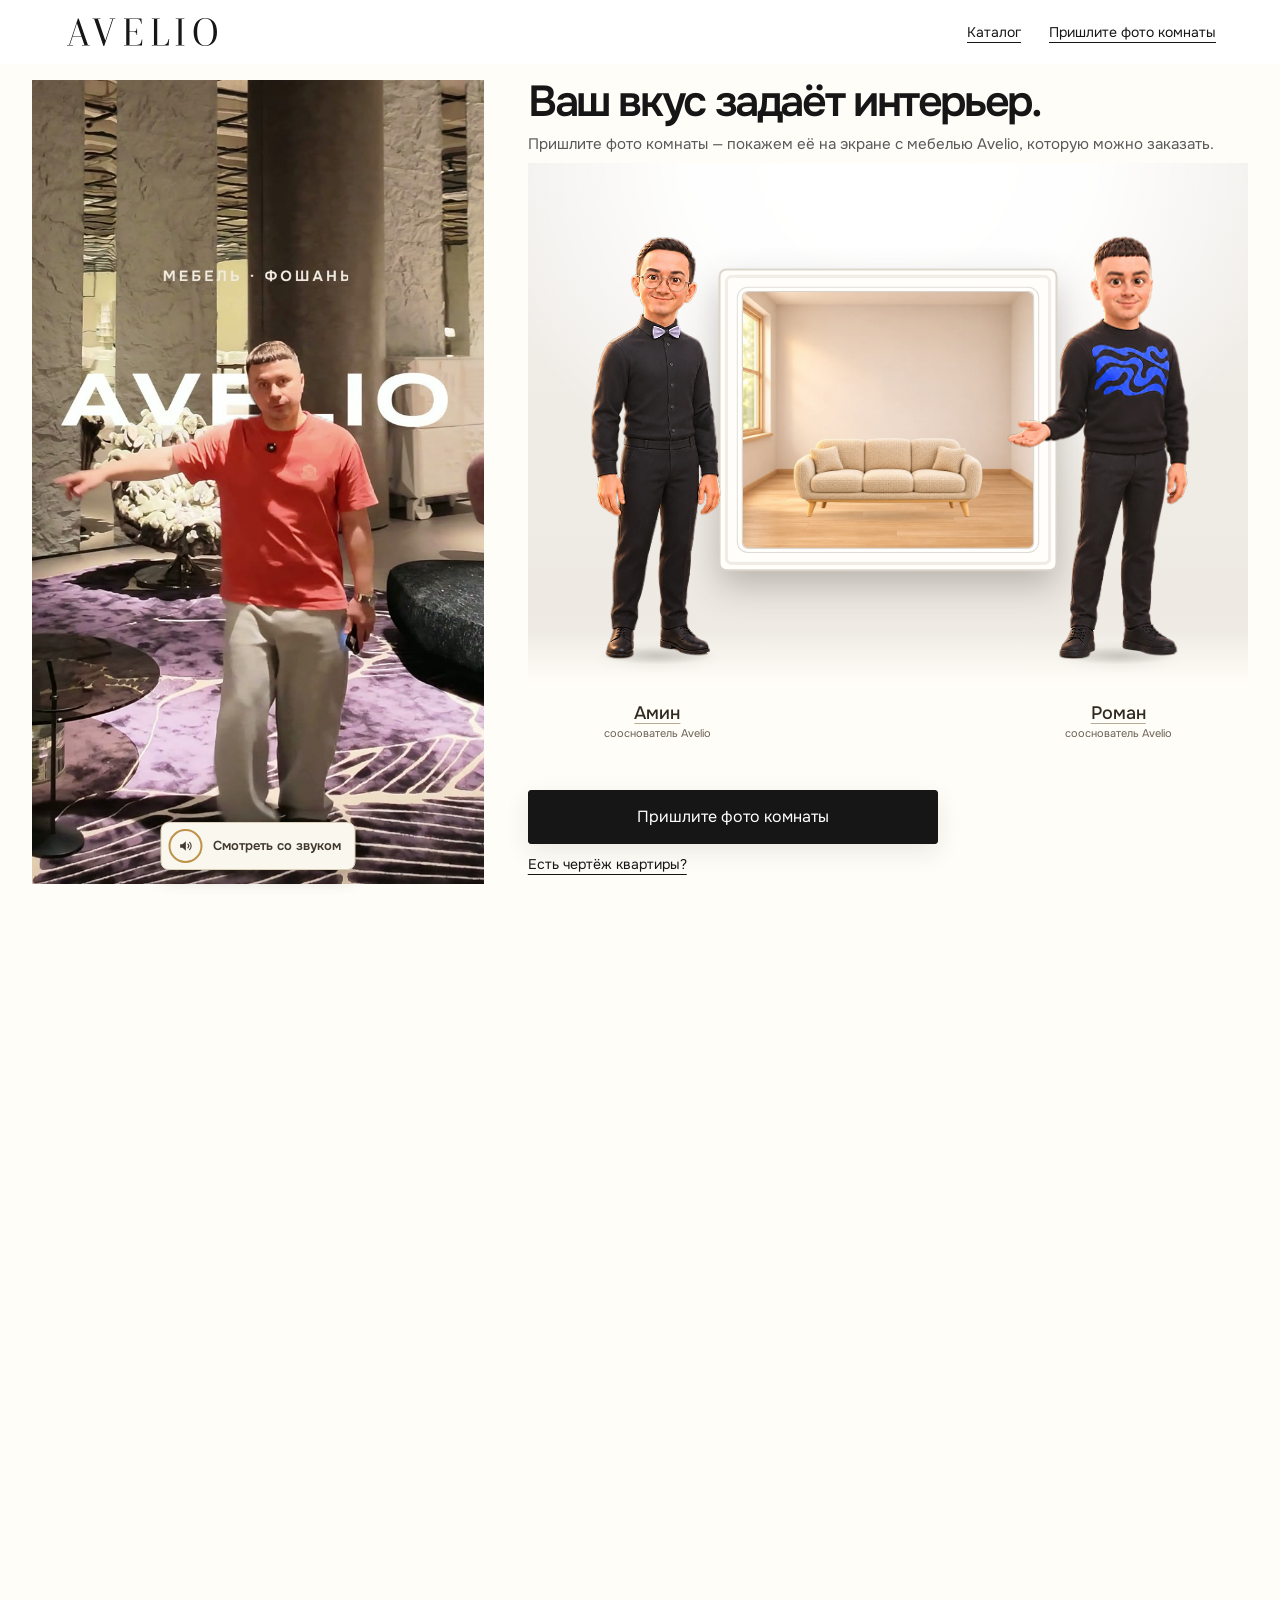
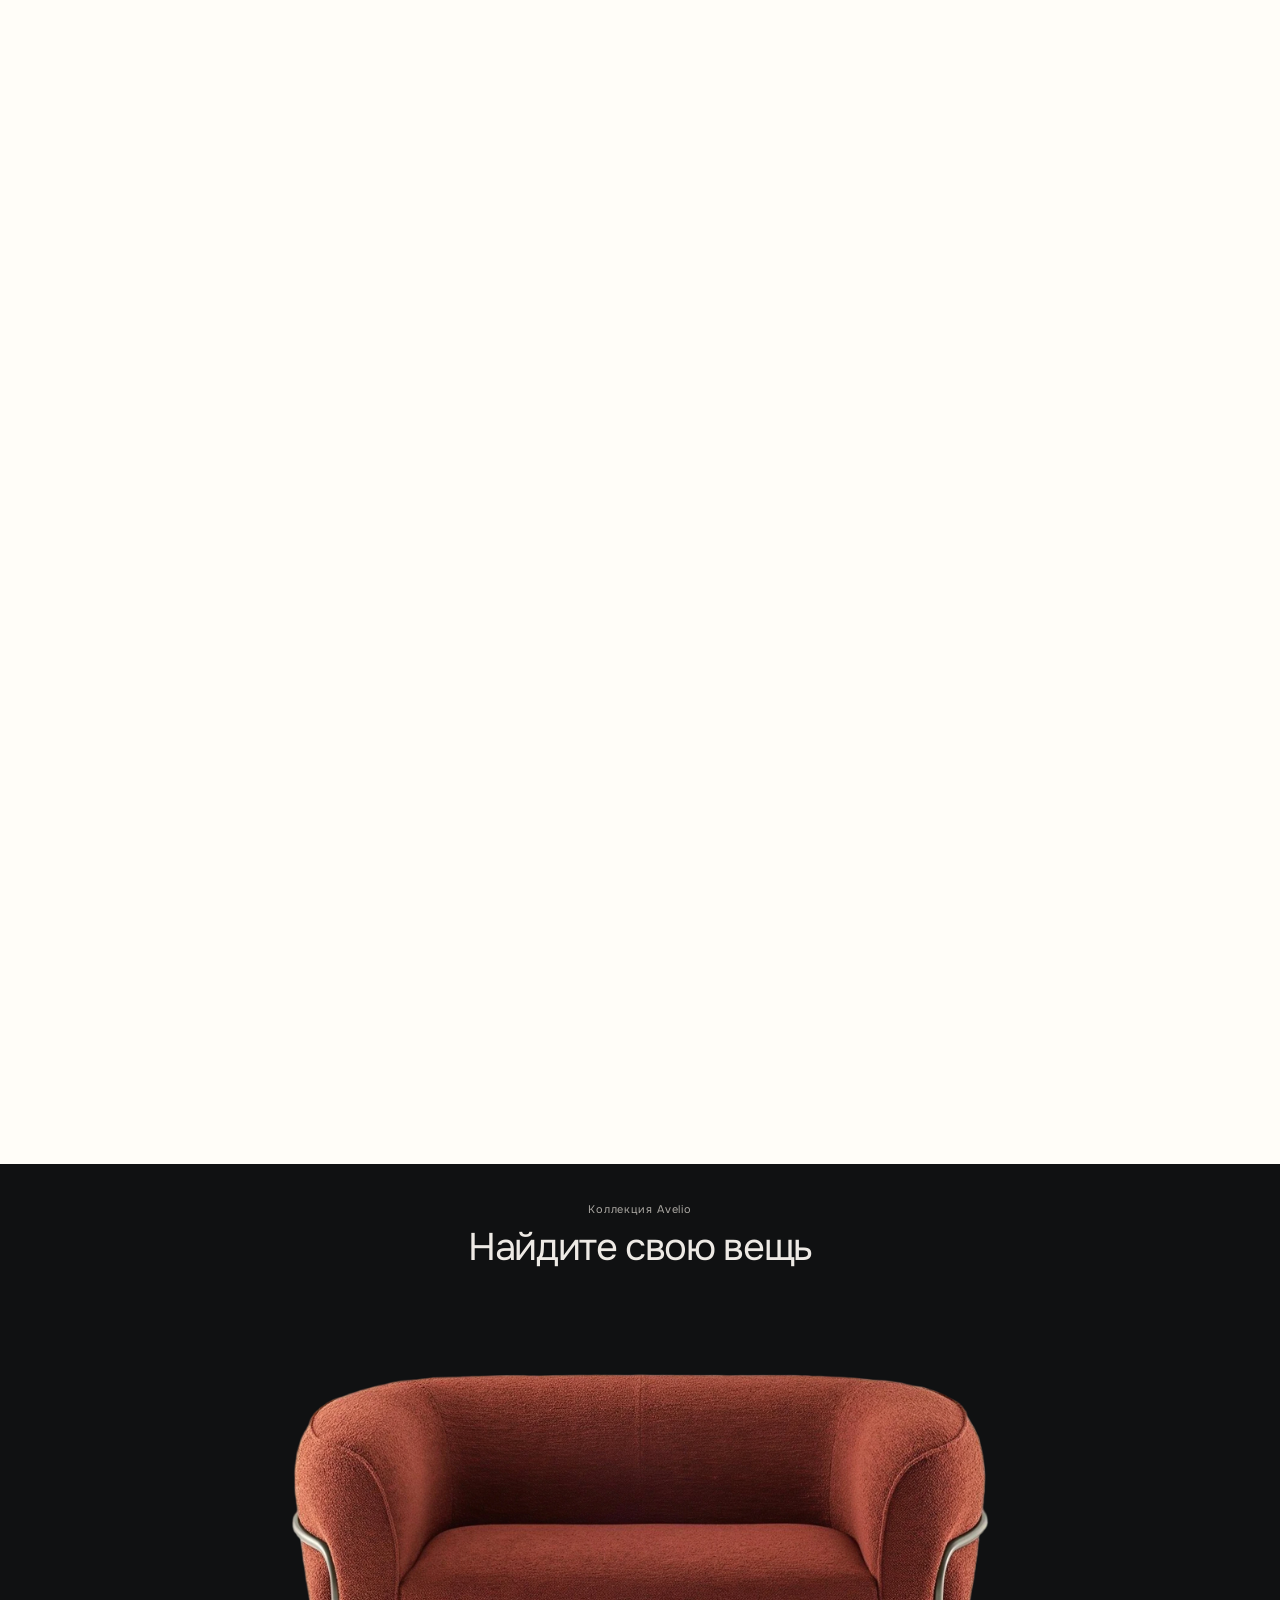
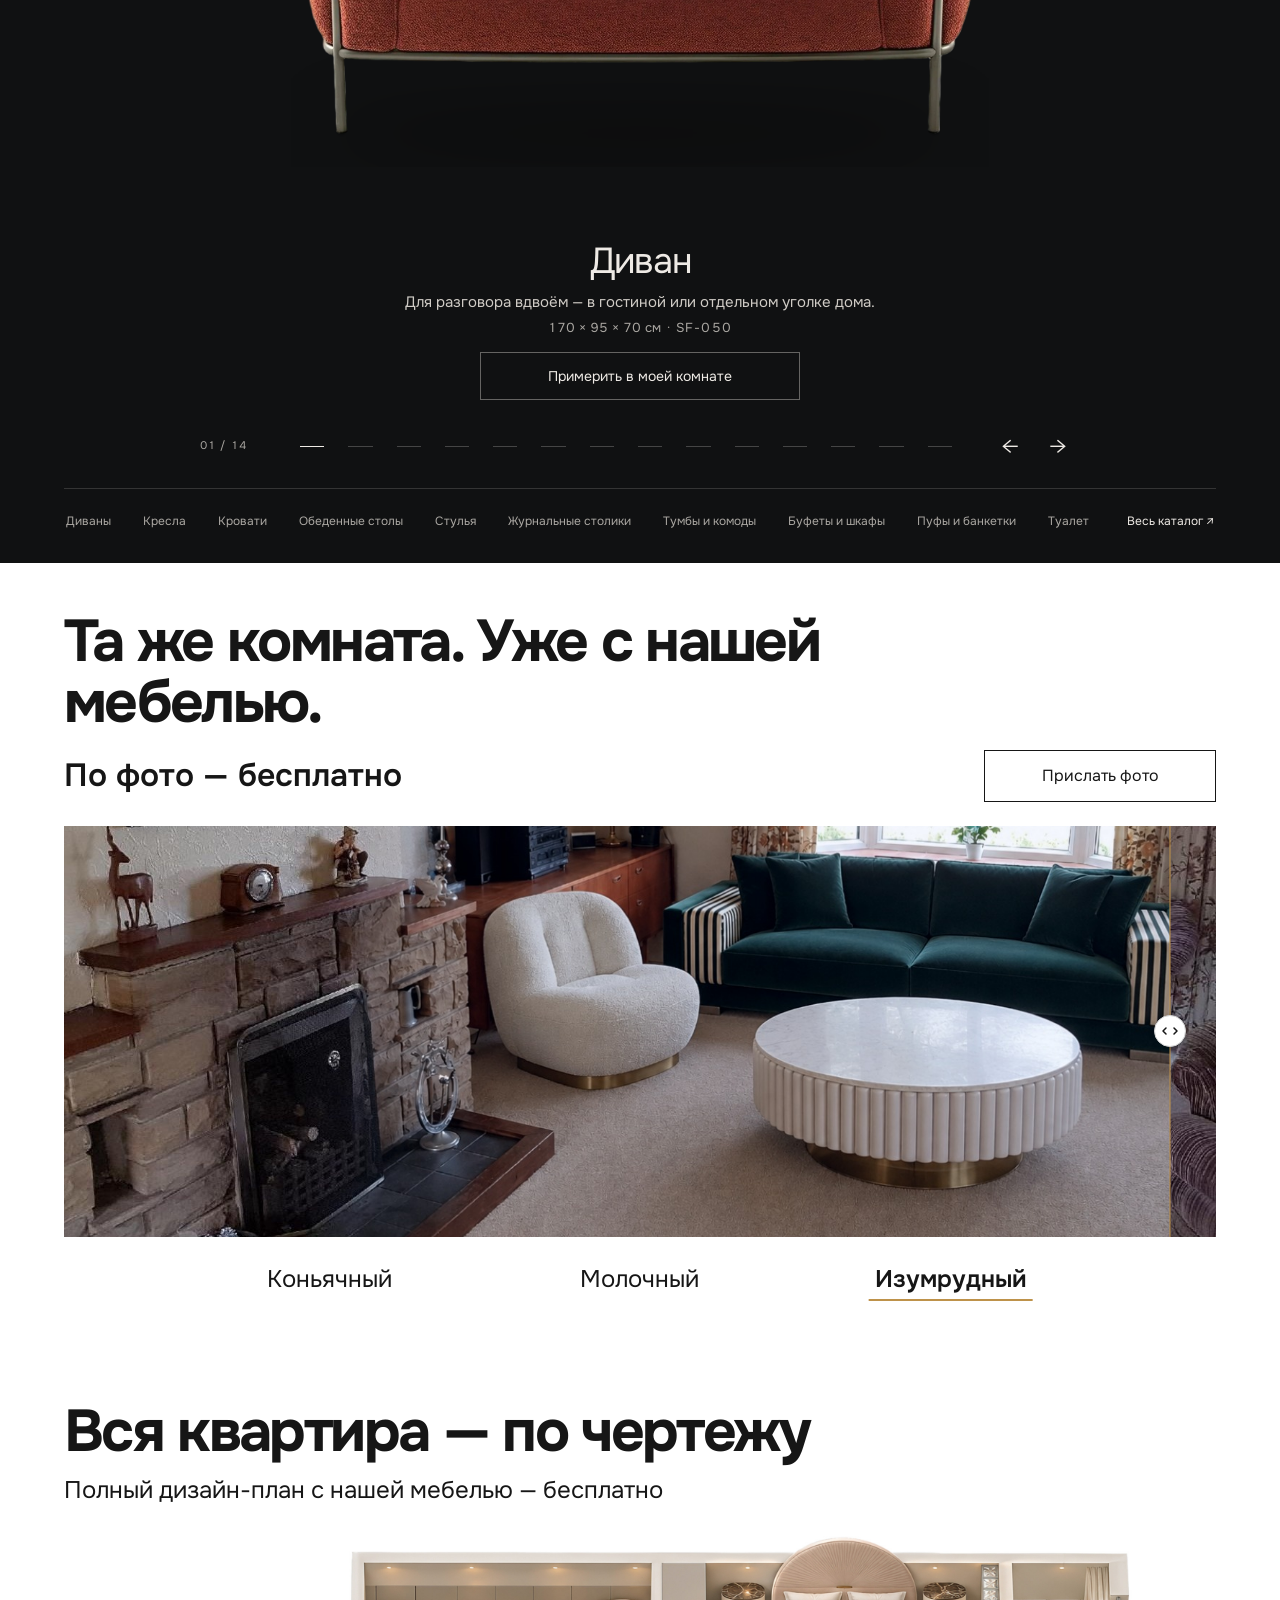
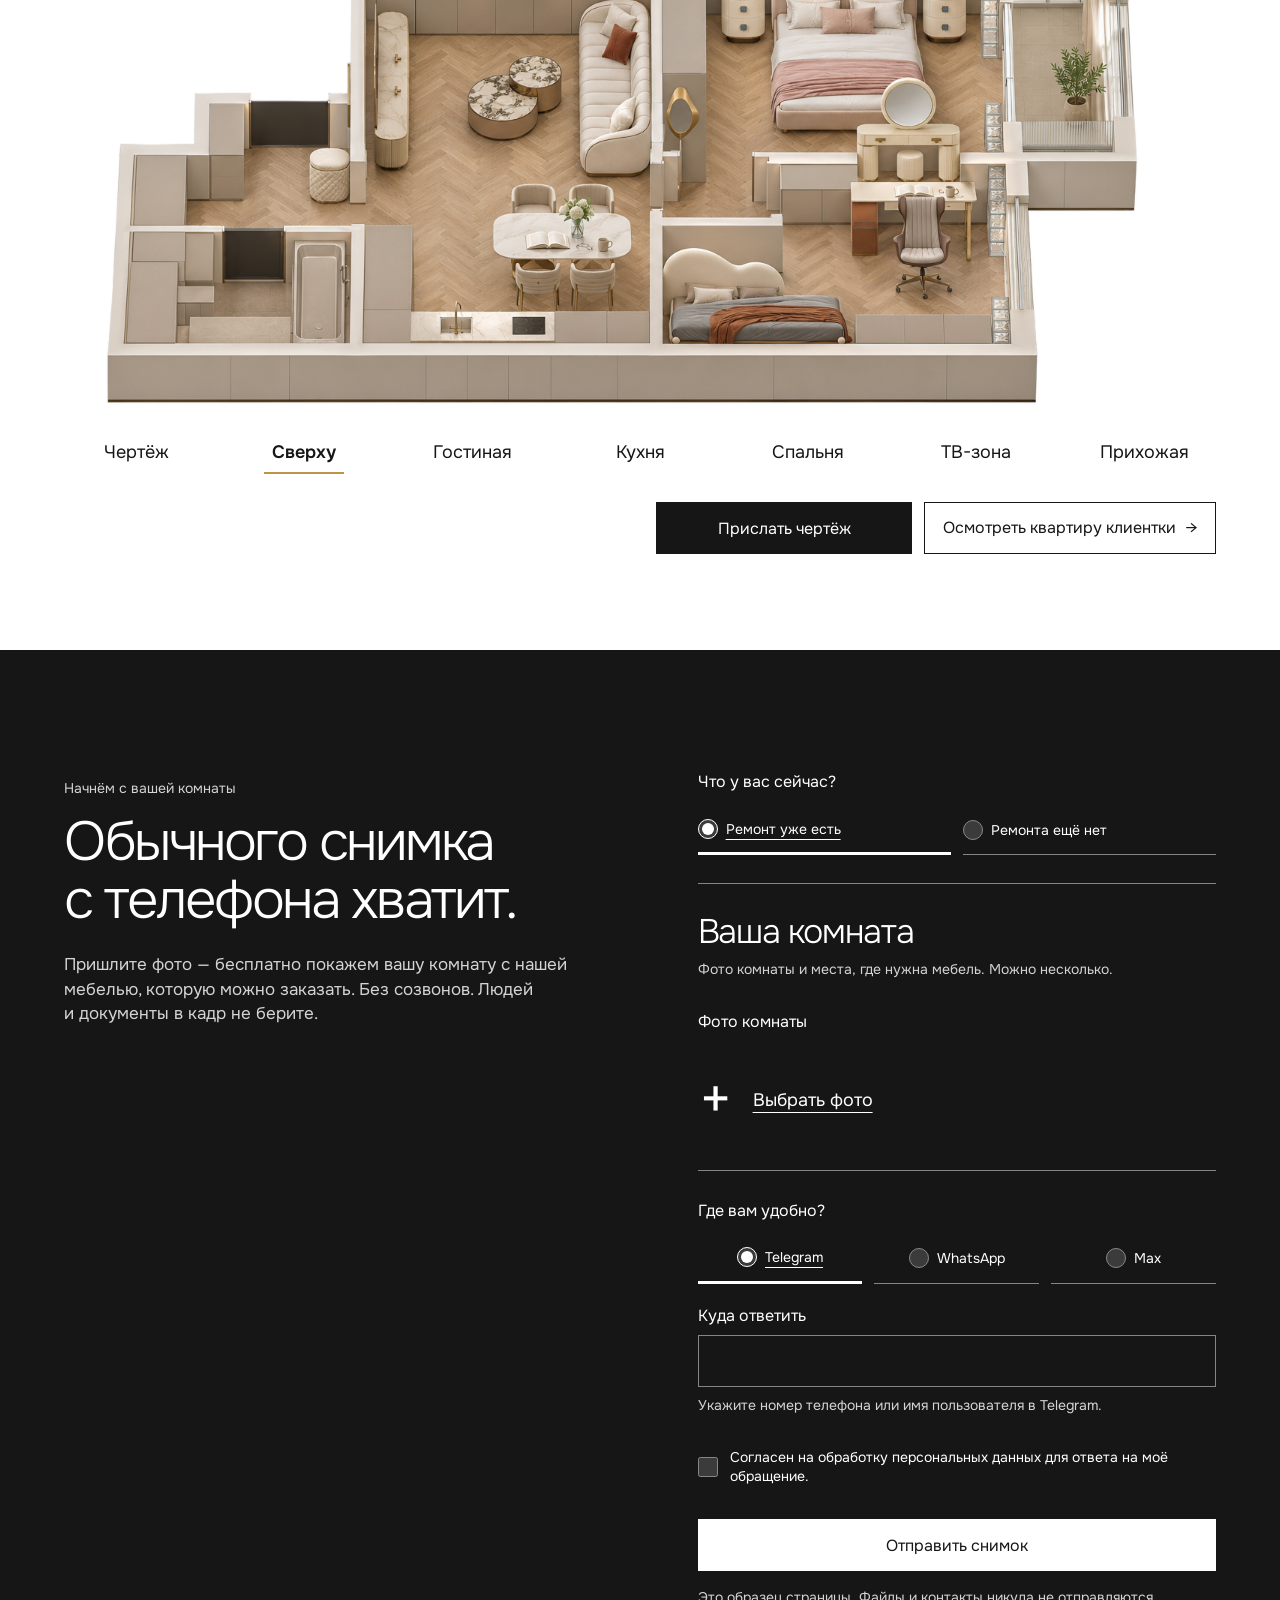
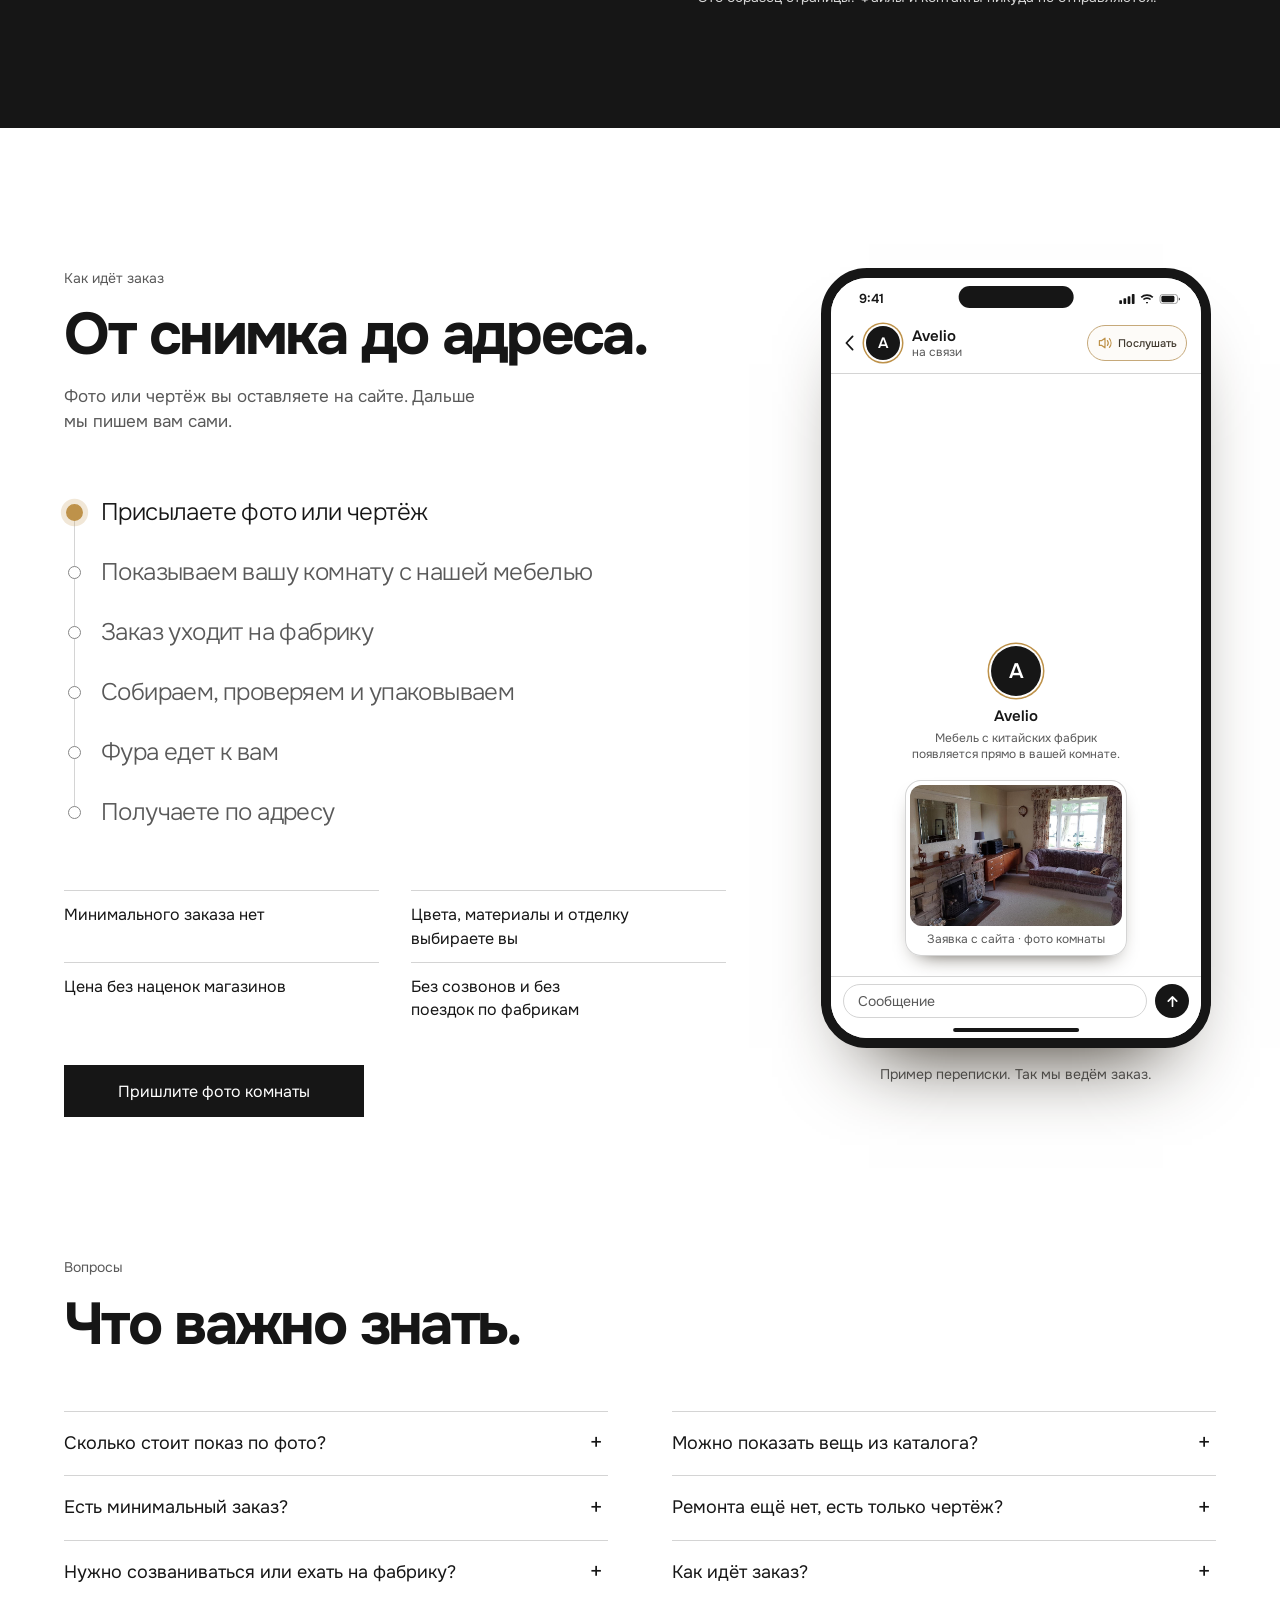
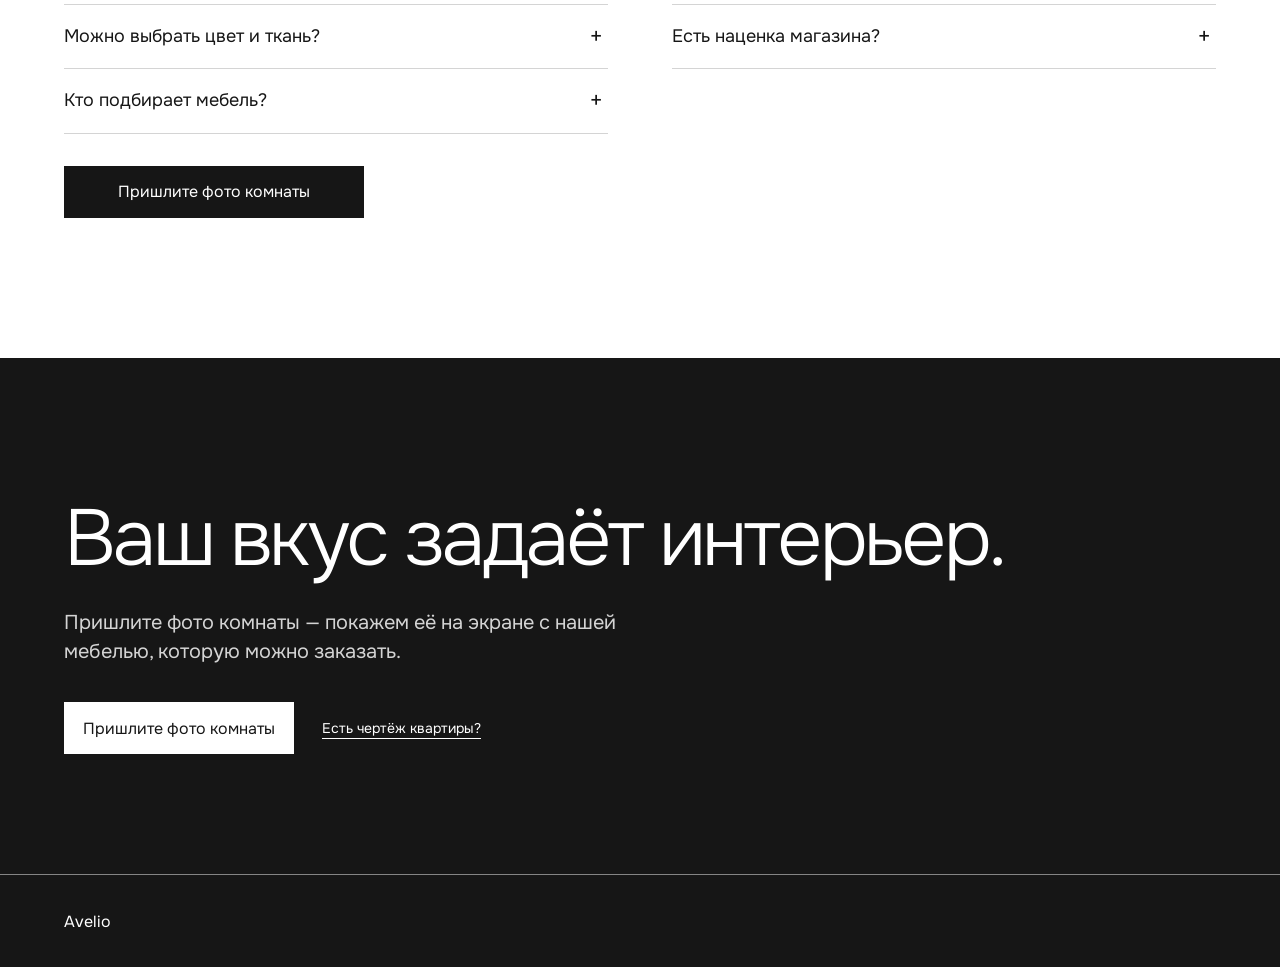
==== commit 35c1af48: "Avelio — без повторов: сняты «Настоящая вещь», «Как это работает», «Кто за этим стоит», «Каталог»; ф" ====
--- a/index.html
+++ b/index.html
@@ -742,49 +742,15 @@
     padding-left: max(20px, env(safe-area-inset-left, 0px));
     padding-right: max(20px, env(safe-area-inset-right, 0px));
   }
-  /* Зазор между блоками один: нижний отступ, верхнего нет. */
+  /* Зазор между блоками один: нижний отступ; верхний — только у первого белого блока после тёмной формы. */
   .f-block { padding-block: 0 96px; background: var(--white); color: var(--ink); }
+  .send-section + .f-block { padding-top: 96px; }
   .f-head { padding-bottom: 36px; }
   .f-eyebrow { margin-bottom: 16px; color: var(--muted); }
   .f-head h2 { max-width: 850px; }
   .f-block h2, .f-final h2 { text-wrap: balance; }
   .f-lead { margin-top: 20px; max-width: 460px; font-size: 16px; color: var(--muted); text-wrap: pretty; }
   .f-cta { width: 100%; margin-top: 32px; }
-
-  /* Вход в весь каталог: подчёркнутая ссылка под лентой. */
-  .f-plan-more {
-    display: flex;
-    align-items: center;
-    min-height: 44px;
-    margin-top: 12px;
-    padding: 8px 0;
-    border: 0;
-    background: var(--clear);
-    color: var(--ink);
-    font: inherit;
-    font-size: 16px;
-    text-decoration: underline;
-    text-underline-offset: 6px;
-    cursor: pointer;
-  }
-  /* Вход в план клиентки: кнопка с рамкой под шагами «Как это работает». */
-  .f-plan-look {
-    display: inline-flex;
-    align-items: center;
-    gap: 10px;
-    min-height: 52px;
-    margin-top: 12px;
-    padding: 14px 22px;
-    border: 1px solid var(--ink);
-    border-radius: 3px;
-    background: var(--white);
-    color: var(--ink);
-    font: inherit;
-    font-size: 16px;
-    font-weight: 600;
-    cursor: pointer;
-  }
-  .f-plan-look:hover { background: var(--ink); color: var(--white); }
   :root.f-plan-locked { overflow: hidden; }
   .f-plan-dialog {
     width: 100%;
@@ -846,92 +812,9 @@
   .f-plan-dialog-actions .button { min-height: 48px; padding-inline: 10px; }
   .f-plan-dialog-actions .f-plan-alt { background: var(--white); color: var(--ink); }
 
-  .f-real-pair { display: grid; gap: 28px; }
-  .f-real-pair figure { margin: 0; min-width: 0; }
-  .f-real-pair img { width: 100%; height: auto; }
-  .f-real-pair figcaption { margin-top: 10px; font-size: 14px; color: var(--muted); }
-  .f-real-card { display: grid; gap: 28px; margin-top: 36px; }
-  .f-real-card h3 { font-size: 28px; }
-  .f-specs { margin: 16px 0 0; }
-  .f-specs div {
-    display: flex;
-    justify-content: space-between;
-    gap: 16px;
-    padding-block: 12px;
-    border-top: 1px solid var(--line);
-    font-size: 16px;
-  }
-  .f-specs div:last-child { border-bottom: 1px solid var(--line); }
-  .f-specs dt { color: var(--muted); }
-  .f-specs dd { margin: 0; text-align: right; }
-  .f-real-card > p { font-size: 16px; color: var(--muted); text-wrap: pretty; }
-
-  .f-who-layout { display: grid; gap: 36px; }
-  .f-who-photo img { width: 100%; height: auto; }
-  .f-who-copy p:not(.f-eyebrow) { margin-top: 20px; max-width: 460px; font-size: 16px; color: var(--muted); text-wrap: pretty; }
-  .f-who-copy .text-link { margin-top: 16px; font-size: 16px; }
-  /* Ролик владельца окном поверх страницы, со звуком и управлением. */
-  .f-video-dialog {
-    width: 100%;
-    max-width: none;
-    height: 100dvh;
-    max-height: none;
-    margin: 0;
-    padding: 0;
-    border: 0;
-    background: var(--white);
-    color: var(--ink);
-    overflow: hidden;
-    overscroll-behavior: contain;
-  }
-  .f-video-dialog[open] { display: grid; grid-template-rows: auto minmax(0, 1fr); }
-  .f-video-dialog::backdrop { background: var(--backdrop); }
-  .f-video-bar {
-    display: flex;
-    align-items: center;
-    justify-content: space-between;
-    gap: 12px;
-    padding: env(safe-area-inset-top, 0px) max(4px, env(safe-area-inset-right, 0px)) 0 max(20px, env(safe-area-inset-left, 0px));
-    border-bottom: 1px solid var(--line);
-  }
-  .f-video-bar p { font-size: 14px; }
-  /* Ролик вписан целиком и по своим пропорциям: полоса управления — ровно по ширине кадра. */
-  .f-video-frame { --gap: 24px; position: relative; min-height: 0; container-type: size; background: var(--paper); }
-  .f-video-frame video {
-    position: absolute;
-    left: 50%;
-    top: 50%;
-    translate: -50% -50%;
-    width: min(calc(100cqw - var(--gap)), calc((100cqh - var(--gap)) * var(--video-ratio)));
-    max-width: none;
-    height: auto;
-    aspect-ratio: var(--video-ratio);
-    object-fit: contain;
-  }
-
   .f-two { display: grid; gap: 36px; }
   .f-terms { display: grid; margin: 40px 0 0; padding: 0; list-style: none; }
   .f-terms li { padding-block: 12px; border-top: 1px solid var(--line); font-size: 16px; text-wrap: pretty; }
-
-  .f-catalog { padding-inline: 0; }
-  .f-catalog-head { display: flex; align-items: flex-end; justify-content: space-between; gap: 32px; padding-bottom: 32px; }
-  .f-catalog-head h2 { max-width: 850px; }
-  /* Под лентой — разделы и вход во весь каталог. Окно каталога — та же рама, что у окна плана. */
-  .f-catalog-foot { padding-top: 32px; }
-  .f-catalog-note { max-width: 520px; font-size: 16px; color: var(--muted); text-wrap: pretty; }
-  .f-sections { display: flex; flex-wrap: wrap; gap: 0 22px; margin: 16px 0 0; padding: 0; list-style: none; }
-  .f-sections button {
-    min-height: 44px;
-    padding: 10px 0;
-    border: 0;
-    border-bottom: 1px solid var(--line);
-    background: var(--clear);
-    color: var(--ink);
-    font: inherit;
-    font-size: 16px;
-    cursor: pointer;
-  }
-  .f-sections button:hover { border-bottom-color: var(--ink); }
   .f-cat-body { min-height: 0; overflow-y: auto; overscroll-behavior: contain; }
   .f-cat-tabs {
     position: sticky;
@@ -998,40 +881,6 @@
     .f-cat-item .f-item-name { font-size: 16px; }
     .f-cat-item .f-item-meta { font-size: 14px; }
   }
-  .f-arrows { display: none; flex: none; gap: 8px; }
-  .f-arrows button {
-    display: grid;
-    place-items: center;
-    width: 44px;
-    height: 44px;
-    padding: 0;
-    border: 1px solid var(--ink);
-    background: var(--clear);
-    color: var(--ink);
-    font-size: 18px;
-  }
-  .f-arrows button:disabled { border-color: var(--line); color: var(--muted); cursor: default; }
-  .f-strip {
-    --f-row: min(52.5vw, 260px);
-    display: flex;
-    gap: 16px;
-    margin: 0;
-    padding: 0 max(20px, env(safe-area-inset-right, 0px)) 0 max(20px, env(safe-area-inset-left, 0px));
-    list-style: none;
-    overflow-x: auto;
-    overscroll-behavior-x: contain;
-    scroll-snap-type: x proximity;
-    scroll-padding-left: max(20px, env(safe-area-inset-left, 0px));
-    scrollbar-width: none;
-  }
-  .f-strip::-webkit-scrollbar { display: none; }
-  .f-item {
-    flex: 0 0 auto;
-    width: calc(var(--f-row) * var(--f-ratio));
-    min-width: 200px;
-    scroll-snap-align: start;
-  }
-  .f-item img { width: 100%; height: var(--f-row); object-fit: cover; object-position: var(--f-focus, 50% 50%); }
   .f-item-name { margin-top: 14px; font-size: 16px; font-weight: 400; line-height: 1.3; letter-spacing: 0; }
   .f-item-meta { margin-top: 4px; font-size: 14px; line-height: 1.4; color: var(--muted); }
   .f-put { margin-top: 4px; }
@@ -1126,32 +975,16 @@
     text-underline-offset: 5px;
   }
 
-  @media (max-width: 599px) {
-    .f-real-pair img,
-    .f-who-photo img {
-      width: calc(100% + max(20px, env(safe-area-inset-left, 0px)) + max(20px, env(safe-area-inset-right, 0px)));
-      max-width: none;
-      margin-left: calc(-1 * max(20px, env(safe-area-inset-left, 0px)));
-    }
-  }
-
   @media (min-width: 600px) {
     .f-block { padding-bottom: 110px; }
+    .send-section + .f-block { padding-top: 110px; }
     .f-cta { width: auto; min-width: 300px; }
     .f-plan-dialog { width: calc(100% - 48px); max-width: 1440px; height: calc(100dvh - 48px); margin: auto; border: 1px solid var(--line); }
     .f-plan-dialog-bar { padding-top: 0; }
-    .f-video-dialog { width: calc(100% - 48px); max-width: 1440px; height: calc(100dvh - 48px); margin: auto; border: 1px solid var(--line); }
-    .f-video-bar { padding-top: 0; }
-    .f-video-frame { --gap: 48px; }
     .f-plan-dialog-cta { grid-template-columns: minmax(0, 1fr) auto; align-items: center; gap: 24px; padding-block: 14px; }
     .f-plan-dialog-actions { grid-template-columns: auto auto; }
     .f-plan-dialog-actions .button { padding-inline: 22px; }
-    .f-real-pair { grid-template-columns: 1707fr 1449fr; gap: 16px; max-width: 1066px; }
-    .f-real-card { grid-template-columns: minmax(0, 1fr) minmax(0, 1fr); gap: 32px; }
-    .f-who-layout { grid-template-columns: minmax(0, 1fr) minmax(0, 1fr); gap: 32px; align-items: center; }
     .f-terms { grid-template-columns: minmax(0, 1fr) minmax(0, 1fr); column-gap: 32px; }
-    .f-arrows { display: flex; }
-    .f-strip { --f-row: 260px; }
     .f-final-actions { grid-template-columns: auto auto; justify-content: start; align-items: center; gap: 28px; }
     .f-final .text-link { justify-content: flex-start; }
   }
@@ -1162,21 +995,14 @@
       padding-right: max(64px, env(safe-area-inset-right, 0px));
     }
     .f-block { padding-bottom: 140px; }
+    .send-section + .f-block { padding-top: 140px; }
     .f-head { padding-bottom: 56px; }
     .f-lead { font-size: 17px; }
-    .f-who-layout { grid-template-columns: minmax(0, 700px) minmax(280px, 1fr); gap: 64px; }
-    .f-who-copy p:not(.f-eyebrow) { font-size: 17px; }
     /* Заголовок строкой сверху, под ним вопросы в две колонки: без пустоты под заголовком. */
     .f-two { gap: 56px; }
     .f-terms { grid-template-columns: repeat(4, minmax(0, 1fr)); margin-top: 56px; }
     .f-faq-list { display: grid; grid-template-columns: minmax(0, 1fr) minmax(0, 1fr); column-gap: 64px; align-items: start; }
     .f-faq-col details:last-of-type { border-bottom: 1px solid var(--line); }
-    .f-strip {
-      --f-row: 316px;
-      padding-left: max(64px, calc((100% - 1600px) / 2 + 64px));
-      padding-right: 64px;
-      scroll-padding-left: max(64px, calc((100% - 1600px) / 2 + 64px));
-    }
     .f-final { padding-top: 140px; }
     .f-final-line { font-size: 20px; }
     .f-footer { margin-top: 120px; }
@@ -1185,8 +1011,6 @@
   @media (min-width: 1280px) {
     .f-head { display: flex; align-items: flex-start; gap: 64px; }
     .f-head .f-eyebrow { min-width: 180px; margin-bottom: 0; padding-top: 10px; }
-    .f-real-grid { display: grid; grid-template-columns: minmax(0, 1066px) minmax(200px, 1fr); gap: 32px; align-items: start; }
-    .f-real-card { grid-template-columns: minmax(0, 1fr); margin-top: 0; }
   }
 
   @media (prefers-reduced-motion: reduce) {
@@ -1194,432 +1018,6 @@
     .f-faq-list details::details-content { transition: none; }
   }
 
-  /*
-    Как это работает: запись экрана дизайн-плана клиентки. Окно плана с вкладками-миниатюрами,
-    курсор нажимает сам. Дорожка «Ремонт уже есть» — тот же экран: фото, место, наш показ.
-    Всё в окне нажимается: миниатюры, комнаты на виде сверху, диван, табличка. Пока человек смотрит сам,
-    запись стоит. Кадр 3 : 2, как у картинок комнат. Без движения — последний кадр дорожки, нажатия меняют кадр сразу.
-    Смены видов (круг из точки нажатия, наезд в комнату, шторка) ведёт process.js; здесь — состояния и мелкое движение.
-  */
-  :root {
-    --p-veil: #FFFFFF8C;
-    --p-paper: #F8F7F4;
-    --p-glass: #FFFFFFEB;
-    --p-shade: #16161624;
-    --p-touch: #16161659;
-    --p-dot: #161616E0;
-    --p-ring: #FFFFFFD9;
-    --p-ease: cubic-bezier(.16, 1, .3, 1);
-  }
-  .f-process-layout { display: grid; grid-template-areas: "head" "tracks" "media" "list"; gap: 24px; }
-  .p-head { grid-area: head; }
-  .p-head h2 { max-width: 850px; font-size: clamp(30px, 3.4vw, 52px); line-height: 1.06; }
-
-  .p-tracks { grid-area: tracks; display: flex; flex-wrap: wrap; gap: 8px; }
-  .p-track {
-    min-height: 44px;
-    padding: 10px 18px;
-    border: 1px solid var(--line);
-    border-radius: 999px;
-    background: var(--white);
-    color: var(--muted);
-    font: inherit;
-    font-size: 15px;
-    font-weight: 500;
-    cursor: pointer;
-    transition: background .35s, color .35s, border-color .35s;
-  }
-  .p-track[aria-pressed="true"] { border-color: var(--ink); background: var(--ink); color: var(--white); }
-
-  .f-process-media { grid-area: media; min-width: 0; }
-  .p-screen {
-    position: relative;
-    border: 1px solid var(--line);
-    border-radius: 12px;
-    background: var(--white);
-    box-shadow: 0 30px 60px -34px var(--p-shade);
-    overflow: hidden;
-    overflow: clip;
-    transition: opacity 1s ease, transform 1.4s var(--p-ease), box-shadow .6s;
-  }
-  /* Окно поднимается из глубины, когда до него докрутили; шаги и кнопки — следом. */
-  .f-process.pre .p-screen { opacity: 0; transform: perspective(1600px) rotateX(8deg) translateY(48px) scale(.97); }
-  .p-steps li, .p-actions { transition: opacity .8s ease, translate 1.1s var(--p-ease); }
-  .f-process.pre .p-steps li, .f-process.pre .p-actions { opacity: 0; translate: 0 18px; }
-  .p-steps li:nth-child(2) { transition-delay: .07s; }
-  .p-steps li:nth-child(3) { transition-delay: .14s; }
-  .p-steps li:nth-child(4) { transition-delay: .21s; }
-  .p-steps li:nth-child(5) { transition-delay: .28s; }
-  .p-actions { transition-delay: .35s; }
-
-  .p-screen-top { display: flex; align-items: center; gap: 12px; padding: 10px 14px; border-bottom: 1px solid var(--line); }
-  .p-dots { display: flex; gap: 6px; }
-  .p-dots i { width: 9px; height: 9px; border-radius: 50%; background: var(--line); }
-  .p-title { min-width: 0; font-size: 13px; font-weight: 600; white-space: nowrap; overflow: hidden; text-overflow: ellipsis; }
-  .p-expand {
-    display: grid;
-    place-items: center;
-    flex: none;
-    width: 32px;
-    height: 32px;
-    margin: -6px -6px -6px auto;
-    padding: 0;
-    border: 1px solid var(--line);
-    border-radius: 8px;
-    background: var(--white);
-    color: var(--ink);
-    cursor: pointer;
-    transition: background .25s, color .25s, border-color .25s;
-  }
-  .p-expand[hidden] { display: none; }
-
-  .p-view {
-    position: relative;
-    margin: 10px 10px 0;
-    aspect-ratio: 3 / 2;
-    border-radius: 4px;
-    background: var(--white);
-    overflow: hidden;
-    overflow: clip;
-    isolation: isolate;
-  }
-  /* Слои видов в своём контексте: их растущий z-index не перекрывает подпись и карточку.
-     Невидимый слой не ловит нажатий и не берёт фокус. */
-  .p-panes { position: absolute; inset: 0; isolation: isolate; }
-  .p-pane { position: absolute; inset: 0; visibility: hidden; opacity: 0; background: var(--white); }
-  .p-pane.on { visibility: visible; opacity: 1; }
-  .p-pane img { position: absolute; inset: 0; width: 100%; height: 100%; object-fit: cover; }
-  .p-paper img { padding: 3%; object-fit: contain; }
-  /* Мебель ложится на присланный чертёж шторкой слева направо (process.js), за шторкой идёт линия. */
-  .p-sweep {
-    position: absolute;
-    top: 0;
-    bottom: 0;
-    left: 0;
-    z-index: 3;
-    width: 2px;
-    margin-left: -1px;
-    background: var(--ink);
-    box-shadow: 0 0 18px 5px var(--p-shade);
-    opacity: 0;
-    pointer-events: none;
-  }
-  .p-sweep.light { background: var(--white); box-shadow: 0 0 22px 6px var(--p-veil); }
-
-  /* Вид сверху: картинка и метки комнат в одной рамке по пропорциям картинки. */
-  .p-iso { background: var(--p-paper); }
-  .p-map { position: absolute; inset: 0; height: 100%; max-width: 100%; aspect-ratio: 1622 / 1282; margin: auto; transform: scale(.92); transition: transform 1.6s var(--p-ease); }
-  .p-iso.on .p-map { transform: none; }
-  .p-map img { object-fit: contain; }
-
-  /* Метка: точка с расходящимся кольцом и подпись. Сама кнопка — 32 точки, чтобы попасть пальцем. */
-  .p-spot {
-    position: absolute;
-    left: var(--x);
-    top: var(--y);
-    z-index: 2;
-    width: 32px;
-    height: 32px;
-    margin: -16px 0 0 -16px;
-    padding: 0;
-    border: 0;
-    border-radius: 50%;
-    background: var(--clear);
-    color: var(--ink);
-    font: inherit;
-    cursor: pointer;
-  }
-  .p-spot::before, .p-spot::after {
-    content: "";
-    position: absolute;
-    left: 9px;
-    top: 9px;
-    width: 14px;
-    height: 14px;
-    border-radius: 50%;
-  }
-  .p-spot::before { z-index: 1; background: var(--white); box-shadow: inset 0 0 0 4px var(--p-dot), 0 4px 12px var(--p-touch); transition: transform .3s var(--p-ease); }
-  .p-spot::after { border: 2px solid var(--p-ring); animation: p-pulse 2.4s ease-out infinite; }
-  .p-pane:not(.on) .p-spot::after { animation: none; }
-  .p-spot > span {
-    position: absolute;
-    left: calc(100% - 4px);
-    top: 50%;
-    padding: 4px 9px;
-    border-radius: 999px;
-    background: var(--p-glass);
-    box-shadow: 0 6px 16px -8px var(--p-touch);
-    font-size: 11px;
-    font-weight: 600;
-    line-height: 1.3;
-    white-space: nowrap;
-    translate: 0 -50%;
-    transition: background .25s, color .25s;
-  }
-  .p-spot-left > span { left: auto; right: calc(100% - 4px); }
-  .p-spot:focus-visible, .p-sofa:focus-visible, .p-plate:focus-visible, .p-thumbs button:focus-visible, .p-expand:focus-visible { outline: 2px solid var(--ink); outline-offset: 2px; }
-  @keyframes p-pulse { from { transform: scale(1); opacity: 1; } to { transform: scale(2.6); opacity: 0; } }
-  /* Метки комнат появляются по одной, когда вид сверху уже встал. */
-  .p-iso.on .p-map .p-spot { animation: p-pop .6s var(--p-ease) calc(.6s + var(--n) * .1s) both; }
-  @keyframes p-pop { from { opacity: 0; scale: .6; } }
-
-  /* Комнаты: при показе камера медленно подъезжает. */
-  .p-room.on { animation: p-drift 12s cubic-bezier(.25, .1, .25, 1) both; }
-  @keyframes p-drift { from { scale: 1; } to { scale: 1.05; } }
-
-  /* Гостиная: другие диваны — слои по рамке дивана, контур по силуэту поверх них, кнопка — во всю рамку. */
-  .p-piece, .p-line, .p-sofa { position: absolute; left: 32.227%; top: 41.992%; width: 41.927%; height: 35.645%; }
-  .p-piece { visibility: hidden; }
-  .p-piece.on { visibility: visible; }
-  .p-pane .p-piece img { object-fit: fill; }
-  .p-pane .p-line { inset: 41.992% auto auto 32.227%; z-index: 1; width: 41.927%; height: 35.645%; object-fit: fill; opacity: 0; filter: drop-shadow(0 0 3px var(--p-touch)); pointer-events: none; transition: opacity .35s; }
-  .p-sofa { z-index: 2; padding: 0; border: 0; background: var(--clear); cursor: pointer; }
-  .p-sofa .p-spot { left: 49.5%; top: 50.5%; pointer-events: none; }
-  .p-plate {
-    position: absolute;
-    left: 54.88%;
-    top: 76.11%;
-    z-index: 3;
-    margin: 0;
-    padding: 6px 9px;
-    transform: translate(-50%, 8px);
-    border: 0;
-    border-radius: 8px;
-    background: var(--p-glass);
-    box-shadow: 0 6px 16px -8px var(--p-shade);
-    color: var(--ink);
-    font: inherit;
-    font-size: 11px;
-    line-height: 1.3;
-    text-align: left;
-    white-space: nowrap;
-    cursor: pointer;
-    transition: background .25s, box-shadow .25s;
-  }
-  .p-plate span { display: block; }
-  .p-plate b { display: block; font-size: 11px; }
-  .p-plate.bump, .p-chip.bump { animation: p-bump .5s var(--p-ease); }
-  @keyframes p-bump { from { opacity: 0; translate: 0 -6px; filter: blur(3px); } }
-
-  /* Ремонт уже есть: снимок, наезд на место у окна (x .32, y .26, ширина и высота .68), наш показ шторкой. */
-  .p-cam { position: absolute; inset: 0; transform-origin: 0 0; transition: transform 1.2s cubic-bezier(.65, 0, .35, 1); }
-  .p-cam.crop { transform: translate(-47.06%, -38.24%) scale(1.4706); }
-  .p-after { position: absolute; inset: 0; clip-path: inset(0 100% 0 0); transition: clip-path 1.3s cubic-bezier(.65, 0, .35, 1); }
-  .p-after.on { clip-path: inset(0 0 0 0); }
-  .p-mark {
-    position: absolute;
-    top: 26%;
-    left: 32%;
-    width: 68%;
-    height: 68%;
-    border: 2px dashed var(--white);
-    box-shadow: 0 0 0 100vmax var(--p-touch);
-    opacity: 0;
-    transition: opacity .45s;
-  }
-  .p-mark.on { opacity: 1; }
-  .p-spot-photo { --x: 66%; --y: 60%; transition: left .9s var(--p-ease), top .9s var(--p-ease); }
-  .p-spot-photo.near { --x: 50%; --y: 84%; }
-
-  .p-chip {
-    position: absolute;
-    left: 10px;
-    top: 10px;
-    z-index: 4;
-    margin: 0;
-    padding: 6px 11px;
-    border-radius: 999px;
-    background: var(--p-glass);
-    box-shadow: 0 6px 16px -10px var(--p-shade);
-    font-size: 13px;
-    font-weight: 600;
-    line-height: 1.3;
-  }
-  /* Карточка вещи из плана: фото, код, размер. На телефоне — полоса снизу, на компьютере — справа. */
-  .p-card {
-    position: absolute;
-    left: 8px;
-    right: 8px;
-    bottom: 8px;
-    z-index: 4;
-    display: grid;
-    grid-template-columns: 34% minmax(0, 1fr);
-    gap: 10px;
-    align-items: center;
-    padding: 6px;
-    border-radius: 8px;
-    background: var(--white);
-    box-shadow: 0 14px 30px -14px var(--p-shade);
-    opacity: 0;
-    transform: translateY(28px) scale(.97);
-    filter: blur(6px);
-    pointer-events: none;
-    transition: transform .8s var(--p-ease), opacity .45s ease, filter .6s ease;
-  }
-  .p-card.on { opacity: 1; transform: none; filter: none; }
-  .p-card img { width: 100%; height: auto; aspect-ratio: 4 / 3; object-fit: cover; border-radius: 4px; background: var(--p-paper); }
-  .p-card p { margin: 0; font-size: 13px; line-height: 1.35; }
-  .p-card b { display: block; font-size: 14px; }
-  .p-card span { display: block; color: var(--muted); }
-
-  .p-thumbs { display: grid; grid-template-columns: repeat(6, minmax(0, 1fr)); gap: 6px; margin: 0; padding: 8px 10px 10px; list-style: none; }
-  .p-thumbs li {
-    position: relative;
-    aspect-ratio: 3 / 2;
-    border-radius: 3px;
-    background: var(--paper);
-    overflow: hidden;
-    overflow: clip;
-    opacity: 0;
-    translate: 0 6px;
-    transition: opacity .45s calc(var(--i) * 90ms), translate .6s var(--p-ease) calc(var(--i) * 90ms);
-  }
-  .p-thumbs li.shown { opacity: 1; translate: 0 0; }
-  .p-thumbs button { position: absolute; inset: 0; padding: 0; border: 0; border-radius: inherit; background: var(--clear); cursor: pointer; }
-  .p-thumbs img { position: absolute; inset: 0; width: 100%; height: 100%; object-fit: cover; opacity: .72; transition: opacity .35s, transform .6s var(--p-ease); }
-  .p-thumbs li.on img { opacity: 1; }
-  .p-thumbs li:first-child img, .p-thumb-iso img { object-fit: contain; }
-  .p-thumb-iso { background: var(--p-paper); }
-  .p-thumbs .p-part img { transform-origin: 0 0; transform: translate(-47.06%, -38.24%) scale(1.4706); }
-  /* Рамка выбранной миниатюры переезжает к новой. */
-  .p-frame {
-    position: absolute;
-    left: 0;
-    top: 0;
-    z-index: 4;
-    width: 0;
-    height: 0;
-    border: 2px solid var(--ink);
-    border-radius: 4px;
-    opacity: 0;
-    pointer-events: none;
-    transition: transform .7s var(--p-ease), width .7s var(--p-ease), height .7s var(--p-ease), opacity .3s;
-  }
-  .p-frame.on { opacity: 1; }
-
-  /* Курсор: тёмная точка с белым кольцом, видна на светлых и тёмных кадрах. Путь по дуге задаёт process.js. */
-  .p-cursor {
-    position: absolute;
-    left: 0;
-    top: 0;
-    z-index: 5;
-    width: 26px;
-    height: 26px;
-    margin: -13px 0 0 -13px;
-    border: 3px solid var(--white);
-    border-radius: 50%;
-    background: var(--p-dot);
-    box-shadow: 0 0 0 1px var(--p-dot), 0 4px 12px var(--p-touch);
-    pointer-events: none;
-    transition: opacity .4s;
-  }
-  .p-cursor.off { opacity: 0; }
-  .p-cursor.tap::after {
-    content: "";
-    position: absolute;
-    inset: -4px;
-    border: 2px solid var(--p-dot);
-    border-radius: 50%;
-    animation: p-ring .55s ease-out forwards;
-  }
-  @keyframes p-ring { to { transform: scale(2.6); opacity: 0; } }
-
-  .p-side { grid-area: list; min-width: 0; }
-  .p-steps { margin: 0; padding: 0; list-style: none; counter-reset: p-step; border-bottom: 1px solid var(--line); }
-  .p-steps li { counter-increment: p-step; position: relative; border-top: 1px solid var(--line); }
-  .p-steps button {
-    display: grid;
-    grid-template-columns: 32px minmax(0, 1fr);
-    align-items: baseline;
-    width: 100%;
-    min-height: 44px;
-    padding: 12px 0;
-    border: 0;
-    background: var(--clear);
-    color: var(--muted);
-    font: inherit;
-    font-size: 18px;
-    line-height: 1.3;
-    text-align: left;
-    text-wrap: pretty;
-    cursor: pointer;
-    transition: color .3s;
-  }
-  .p-steps button::before { content: counter(p-step); font-size: 14px; }
-  .p-steps li.on button { color: var(--ink); }
-  .p-bar {
-    position: absolute;
-    top: -1px;
-    left: 0;
-    width: 100%;
-    height: 2px;
-    background: var(--ink);
-    transform: scaleX(0);
-    transform-origin: 0 50%;
-  }
-  .p-actions { display: grid; justify-items: start; gap: 12px; margin-top: 28px; }
-  .p-actions .button { width: 100%; }
-  .p-actions .f-plan-look { margin-top: 0; }
-  .p-look-note { max-width: 340px; font-size: 14px; color: var(--muted); }
-
-  /* Наведение мышью: подсказки, что нажимается. На касаниях не залипает. */
-  @media (hover: hover) {
-    .p-expand:hover { border-color: var(--ink); background: var(--ink); color: var(--white); }
-    .p-spot:hover::before, .p-sofa:hover .p-spot::before { transform: scale(1.2); }
-    .p-spot:hover > span, .p-sofa:hover .p-spot > span { background: var(--ink); color: var(--white); }
-    .p-sofa:hover ~ .p-line { opacity: .9; }
-    .p-plate:hover { background: var(--white); box-shadow: 0 8px 20px -8px var(--p-touch); }
-    .p-thumbs button:hover img { opacity: 1; transform: scale(1.06); }
-    .p-thumbs .p-part button:hover img { transform: translate(-47.06%, -38.24%) scale(1.53); }
-    .p-steps button:hover { color: var(--ink); }
-  }
-
-  @media (max-width: 599px) {
-    .p-actions .f-plan-look { width: 100%; justify-content: center; }
-    /* Метка на фото стоит правее середины: подпись справа от точки уходила за край кадра. */
-    .p-spot-photo > span { left: auto; right: calc(100% - 4px); }
-    /* Карточка здесь — полоса снизу поверх таблички: край таблички выглядывал из-под неё, курсор стоял на тексте. */
-    .p-plate { transition: background .25s, box-shadow .25s, opacity .3s; }
-    .p-view:has(.p-card.on) .p-plate { opacity: 0; }
-    .p-screen:has(.p-card.on) .p-cursor { opacity: 0; transition-delay: .4s; }
-  }
-
-  @media (min-width: 600px) {
-    .f-process-media { max-width: 760px; }
-    .p-view { margin: 12px 12px 0; }
-    .p-thumbs { gap: 8px; padding: 10px 12px 12px; }
-    .p-plate, .p-plate b, .p-spot > span { font-size: 12px; }
-    /* Справа сверху: снизу карточка закрывала конец таблички с размером. */
-    .p-card { inset: 12px 12px auto auto; width: min(250px, 46%); grid-template-columns: 40% minmax(0, 1fr); gap: 10px; padding: 6px; }
-    .p-card p { font-size: 12px; }
-    .p-card b { font-size: 13px; }
-    .p-actions .button { width: auto; min-width: 300px; }
-  }
-
-  /* Заголовок строкой сверху; слева вкладки, шаги и кнопки, справа запись экрана. */
-  @media (min-width: 1000px) {
-    .f-process-layout {
-      grid-template-columns: minmax(300px, 5fr) minmax(0, 7fr);
-      grid-template-rows: auto auto 1fr;
-      grid-template-areas: "head head" "tracks media" "list media";
-      gap: 24px 64px;
-    }
-    .p-head { margin-bottom: 24px; }
-    .p-tracks { align-self: start; }
-    .f-process-media { align-self: center; justify-self: end; width: 100%; }
-    .p-screen:hover { box-shadow: 0 40px 80px -40px var(--p-touch); }
-  }
-  @media (min-width: 1280px) {
-    .p-steps button { font-size: 20px; }
-  }
-  @media (min-width: 1440px) {
-    .p-steps button { padding-block: 16px; }
-  }
-
-  @media (prefers-reduced-motion: reduce) {
-    .f-process *, .f-process *::before, .f-process *::after { transition: none !important; animation: none !important; }
-    .p-bar { display: none; }
-  }
   /*
     От снимка до адреса: путь заказа из шести остановок и живой телефон с перепиской.
     Телефон — пример, смысл несёт путь. Наши сообщения слева, сообщения человека справа.
@@ -2004,157 +1402,6 @@
     .f-order .o-voice-toggle .o-equalizer i { animation: none; }
     .f-order[data-voice="loading"] .o-equalizer { display: none; }
   }
-  /* Звук записи блока «Как это работает» (#f-process): кнопка в верхней полосе окна. */
-/* Звук записи — компактная латунная табличка в верхней полосе. */
-#f-process .p-screen-top {
-  min-width: 0;
-}
-
-#f-process .p-dots {
-  flex: none;
-}
-
-#f-process .p-title {
-  flex: 1 1 0;
-  min-width: 0;
-  white-space: nowrap;
-  overflow: hidden;
-  text-overflow: ellipsis;
-}
-
-#f-process .p-expand {
-  margin-left: 0;
-}
-
-#f-process .p-sound {
-  position: relative;
-  display: inline-flex;
-  flex: none;
-  align-items: center;
-  justify-content: center;
-  gap: 7px;
-  min-width: 44px;
-  min-height: 30px;
-  margin: -5px 0;
-  padding: 2px 8px 2px 3px;
-  border: 1px solid var(--plate-rule);
-  border-radius: 8px;
-  background: var(--plate);
-  color: var(--plate-ink);
-  box-shadow: 0 3px 10px color-mix(in srgb, var(--shade) 16%, transparent);
-  font: inherit;
-  font-size: 12px;
-  font-weight: 600;
-  line-height: 1.2;
-  white-space: nowrap;
-  cursor: pointer;
-  touch-action: manipulation;
-  transition: box-shadow 200ms ease;
-}
-
-/* Высота поля нажатия — 44 px, сама табличка ниже. */
-#f-process .p-sound::before {
-  content: "";
-  position: absolute;
-  inset: -7px 0;
-  min-height: 44px;
-}
-
-#f-process .p-sound[hidden] {
-  display: none;
-}
-
-#f-process .p-sound:hover {
-  box-shadow: 0 4px 13px color-mix(in srgb, var(--shade) 26%, transparent);
-}
-
-#f-process .p-sound:focus-visible {
-  outline: 2px solid var(--plate-ink);
-  outline-offset: 3px;
-}
-
-#f-process .p-sound-dot {
-  position: relative;
-  display: grid;
-  place-items: center;
-  flex: none;
-  box-sizing: border-box;
-  width: 24px;
-  height: 24px;
-  border: 2px solid var(--brass);
-  border-radius: 50%;
-  background: var(--plate);
-}
-
-#f-process .p-sound-dot svg {
-  width: 15px;
-  height: 15px;
-}
-
-#f-process .p-sound-dot::after {
-  content: "";
-  position: absolute;
-  inset: -2px;
-  border: 2px solid var(--brass);
-  border-radius: 50%;
-  opacity: 0;
-  pointer-events: none;
-}
-
-#f-process[data-sound="off"] .p-sound-dot::after {
-  animation: p-sound-pulse 2.6s ease-out infinite;
-}
-
-#f-process .p-sound-mute,
-#f-process[data-sound="on"] .p-sound-wave {
-  display: none;
-}
-
-#f-process[data-sound="on"] .p-sound-mute {
-  display: inline;
-}
-
-#f-process[data-sound="loading"] .p-sound {
-  cursor: progress;
-}
-
-@keyframes p-sound-pulse {
-  0% { transform: scale(1); opacity: .55; }
-  70%, 100% { transform: scale(1.45); opacity: 0; }
-}
-
-/* Заголовок уступает место кнопке, подпись звука не обрезается. */
-@media (max-width: 599px) {
-  #f-process .p-screen-top {
-    gap: 7px;
-    padding-inline: 10px;
-  }
-
-  #f-process .p-dots {
-    gap: 4px;
-  }
-
-  #f-process .p-dots i {
-    width: 6px;
-    height: 6px;
-  }
-
-  #f-process .p-sound {
-    gap: 5px;
-    padding-right: 6px;
-    font-size: 11px;
-  }
-}
-
-@media (prefers-reduced-motion: reduce) {
-  #f-process .p-sound-dot::after {
-    animation: none;
-  }
-
-  #f-process .p-sound {
-    transition: none;
-  }
-}
 </style>
 <style id="examples-ac-css">
 /* Общая секция и акт 1. Глобальные токены и .shell не переопределяются. */
@@ -2785,20 +2032,6 @@
   margin-top: 24px;
 }
 
-.examples-ac .exa-plan-rule {
-  flex: none;
-  width: 100%;
-  height: 1px;
-  margin-top: 24px;
-  background: var(--line);
-}
-
-.examples-ac .exa-plan-note {
-  margin: 16px 0 0;
-  color: var(--ink);
-  font: 400 1rem/1.5rem "Onest", Arial, sans-serif;
-}
-
 @media (min-width: 600px) {
   .examples-ac .exa-plan-heading-part,
   .examples-ac .exa-plan-subtitle-part {
@@ -2838,10 +2071,6 @@
 
   .examples-ac .exa-upload-plan {
     width: 256px;
-  }
-
-  .examples-ac .exa-plan-rule {
-    margin-top: 32px;
   }
 }
 
@@ -2882,6 +2111,69 @@
   }
 }
 
+/* Вторая часть примера: «Прислать чертёж» и вход в окно плана клиентки (вид — ChatGPT 14.11). */
+.examples-ac .exa-plan-actions {
+  display: flex;
+  flex-direction: column;
+  gap: 8px;
+  margin-top: 24px;
+}
+
+.examples-ac .exa-plan-actions .exa-upload-plan {
+  box-sizing: border-box;
+  align-self: stretch;
+  width: 100%;
+  margin-top: 0;
+  background: var(--ink);
+  color: var(--white);
+}
+
+.examples-ac .exa-plan-look {
+  box-sizing: border-box;
+  display: inline-flex;
+  align-items: center;
+  justify-content: center;
+  gap: 10px;
+  width: 100%;
+  min-height: 44px;
+  margin: 0;
+  padding: 10px 14px;
+  border: 1px solid var(--ink);
+  border-radius: 0;
+  background: var(--white);
+  color: var(--ink);
+  box-shadow: none;
+  font: 400 16px/1.25 "Onest", Arial, sans-serif;
+  text-align: center;
+  cursor: pointer;
+}
+
+.examples-ac .exa-plan-look:hover {
+  text-decoration: underline;
+  text-underline-offset: 5px;
+}
+
+.examples-ac .exa-plan-look:focus-visible {
+  outline: 3px solid var(--ink);
+  outline-offset: 4px;
+}
+
+@media (min-width: 600px) {
+  .examples-ac .exa-plan-actions {
+    flex-direction: row;
+    justify-content: flex-end;
+    gap: 12px;
+  }
+
+  .examples-ac .exa-plan-actions .exa-upload-plan {
+    width: 256px;
+  }
+
+  .examples-ac .exa-plan-look {
+    width: auto;
+    padding-inline: 18px;
+  }
+}
 </style>
 <link rel="stylesheet" href="founders/founders.css">
 <link rel="stylesheet" href="video/hero-video.css">
@@ -2911,7 +2203,7 @@
       </svg>
     </a>
     <nav class="header-nav" aria-label="Главное">
-      <a class="catalog-link" id="catalog-link" href="#f-catalog">Каталог</a>
+      <a class="catalog-link" id="catalog-link" href="#showcase">Каталог</a>
       <a class="button header-cta" id="header-cta" href="#send" data-upload-kind="photo" hidden>Пришлите фото комнаты</a>
     </nav>
   </header>
@@ -3132,160 +2424,13 @@
     <span class="exa-plan-indicator" aria-hidden="true"></span>
   </div>
 
-  <a class="button exa-upload exa-upload-plan" href="#send" data-upload-kind="plan">Прислать чертёж</a>
-  <div class="exa-plan-rule" aria-hidden="true"></div>
-  <p class="exa-plan-note">Цвета, материалы и отделку выбираете вы.</p>
+  <div class="exa-plan-actions">
+    <a class="button exa-upload exa-upload-plan" href="#send" data-upload-kind="plan">Прислать чертёж</a>
+    <button class="exa-plan-look" type="button" data-plan-open>Осмотреть квартиру клиентки <span aria-hidden="true">→</span></button>
+  </div>
 </div>
   </div>
 </section>
-
-    <section class="f-block f-real" id="f-real" aria-labelledby="f-real-title">
-      <div class="f-wrap">
-        <div class="f-head">
-          <p class="eyebrow f-eyebrow">Настоящая вещь</p>
-          <h2 id="f-real-title">Диван с&nbsp;показа&nbsp;—<br>настоящий.</h2>
-        </div>
-        <div class="f-real-grid">
-          <div class="f-real-pair">
-            <figure>
-              <img data-defer-src="example/hero-milky.jpg" alt="Молочный диван PL-028 в обычной комнате на примере показа" width="1137" height="666" loading="lazy">
-              <figcaption>Пример показа: диван в&nbsp;комнате</figcaption>
-            </figure>
-            <figure>
-              <img data-defer-src="img/PL-028.jpg" alt="Настоящее фото дивана PL-028" width="1100" height="759" loading="lazy">
-              <figcaption>Настоящее фото этого дивана</figcaption>
-            </figure>
-          </div>
-          <div class="f-real-card">
-            <div>
-              <h3>Трёхместный диван</h3>
-              <dl class="f-specs">
-                <div><dt>Код</dt><dd>PL-028</dd></div>
-                <div><dt>Размер</dt><dd>218 × 90 × 78 см</dd></div>
-              </dl>
-            </div>
-            <p>Мебель на&nbsp;показе можно заказать. У&nbsp;каждой вещи есть код и&nbsp;размер, а&nbsp;заказ мы&nbsp;проверяем в&nbsp;Китае.</p>
-          </div>
-        </div>
-      </div>
-    </section>
-
-    <section class="f-block f-process" id="f-process" aria-labelledby="f-process-title">
-      <div class="f-wrap f-process-layout">
-        <div class="p-head">
-          <p class="eyebrow f-eyebrow">Как это работает</p>
-          <h2 id="f-process-title">Пришлите фото или&nbsp;чертёж&nbsp;— увидите свой дом с&nbsp;нашей мебелью.</h2>
-        </div>
-        <div class="p-tracks" role="group" aria-label="Что у вас сейчас?">
-          <button class="p-track" type="button" data-track="plan" aria-pressed="true">Ремонта ещё нет</button>
-          <button class="p-track" type="button" data-track="photo" aria-pressed="false">Ремонт уже есть</button>
-        </div>
-        <!-- Запись экрана: будто человек сам листает дизайн-план клиентки. Миниатюры, комнаты на виде сверху,
-             диван и табличка нажимаются: запись встаёт и ждёт, пока человек смотрит сам. -->
-        <div class="f-process-media">
-          <div class="p-screen">
-            <div class="p-screen-top">
-              <span class="p-dots" aria-hidden="true"><i></i><i></i><i></i></span>
-              <span class="p-title">Дизайн-план квартиры клиентки</span>
-              <button class="p-expand" type="button" data-plan-open data-for="plan" aria-label="Открыть весь дизайн-план квартиры клиентки" title="Открыть весь план">
-                <svg viewBox="0 0 16 16" width="14" height="14" aria-hidden="true"><path d="M9.5 2.5h4v4M13.5 2.5 9 7M6.5 13.5h-4v-4M2.5 13.5 7 9" fill="none" stroke="currentColor" stroke-width="1.5" stroke-linecap="round" stroke-linejoin="round"/></svg>
-              </button>
-            </div>
-            <div class="p-view">
-              <div class="p-panes">
-                <div class="p-pane p-paper" data-pane="empty"><img data-defer-src="apt/plan-empty.jpg" alt="" width="2917" height="1734" loading="lazy" decoding="async"></div>
-                <div class="p-pane p-paper p-wipe" data-pane="plan"><img data-defer-src="apt/plan.jpg" alt="" width="2917" height="1734" loading="lazy" decoding="async"></div>
-                <div class="p-pane p-iso" data-pane="iso">
-                  <div class="p-map">
-                    <img data-defer-src="apt/iso-full.jpg" alt="" width="1622" height="1282" loading="lazy" decoding="async">
-                    <button class="p-spot" type="button" data-room="living" style="--x: 43%; --y: 42%; --n: 0"><span>Гостиная</span></button>
-                    <button class="p-spot" type="button" data-room="bedroom" style="--x: 53%; --y: 30%; --n: 1"><span>Спальня</span></button>
-                    <button class="p-spot" type="button" data-room="kitchen" style="--x: 51.5%; --y: 57.5%; --n: 2"><span>Кухня-столовая</span></button>
-                    <button class="p-spot p-spot-left" type="button" data-room="hall" style="--x: 31.5%; --y: 61%; --n: 3"><span>Прихожая</span></button>
-                  </div>
-                </div>
-                <div class="p-pane p-room" data-pane="living">
-                  <img data-defer-src="plan/img/living_sofa.clean.jpg" alt="" width="1600" height="1067" loading="lazy" decoding="async">
-                  <div class="p-piece" data-code="PL-045"><img data-defer-src="plan/swap/living_sofa/sofa/piece-PL-045.webp" alt="" loading="lazy" decoding="async"></div>
-                  <div class="p-piece" data-code="PL-022"><img data-defer-src="plan/swap/living_sofa/sofa/piece-PL-022.webp" alt="" loading="lazy" decoding="async"></div>
-                  <button class="p-sofa" type="button" aria-label="Сменить диван"><span class="p-spot" aria-hidden="true"><span>Сменить диван</span></span></button>
-                  <img class="p-line" data-defer-src="plan/swap/living_sofa/sofa/line-PL-028.webp" alt="" loading="lazy" decoding="async">
-                  <button class="p-plate" type="button" aria-label="Фото, код и размер дивана"><b>Трёхместный диван</b><span>PL-028 · 218 × 90 × 78 см</span></button>
-                </div>
-                <div class="p-pane p-room" data-pane="bedroom"><img data-defer-src="plan/img/bedroom_bed.clean.jpg" alt="" width="1600" height="1067" loading="lazy" decoding="async"></div>
-                <div class="p-pane p-room" data-pane="kitchen"><img data-defer-src="plan/img/dining_kitchen.clean.jpg" alt="" width="1600" height="1067" loading="lazy" decoding="async"></div>
-                <div class="p-pane p-room" data-pane="hall"><img data-defer-src="plan/img/hall.clean.jpg" alt="" width="1600" height="1067" loading="lazy" decoding="async"></div>
-                <div class="p-pane" data-pane="room">
-                  <div class="p-cam">
-                    <img data-defer-src="example/room.jpg" alt="" width="1600" height="1067" loading="lazy" decoding="async">
-                    <div class="p-after"><img data-defer-src="example/b.jpg" alt="" width="1600" height="1067" loading="lazy" decoding="async"></div>
-                    <div class="p-mark"></div>
-                  </div>
-                  <button class="p-spot p-spot-photo" type="button"><span>Приблизить место</span></button>
-                </div>
-              </div>
-              <i class="p-sweep" aria-hidden="true"></i>
-              <div class="p-card">
-                <img data-defer-src="plan/swap/photo/PL-022.jpg" alt="" width="507" height="380" loading="lazy" decoding="async">
-                <p><b>Трёхместный диван</b><span class="p-card-code">PL-022</span><span class="p-card-size">220 × 85 × 69 см</span></p>
-              </div>
-              <p class="p-chip">Ваш чертёж</p>
-            </div>
-            <ol class="p-thumbs" data-for="plan">
-              <li style="--i: 0"><button type="button" data-go="0" aria-label="Чертёж"><img data-defer-src="apt/plan.jpg" alt="" width="2917" height="1734" loading="lazy" decoding="async"></button></li>
-              <li style="--i: 1" class="p-thumb-iso"><button type="button" data-go="2" aria-label="Вся квартира сверху"><img data-defer-src="apt/iso-full.jpg" alt="" width="1622" height="1282" loading="lazy" decoding="async"></button></li>
-              <li style="--i: 2"><button type="button" data-go="3" aria-label="Гостиная"><img data-defer-src="plan/img/living_sofa.clean.jpg" alt="" width="1600" height="1067" loading="lazy" decoding="async"></button></li>
-              <li style="--i: 3"><button type="button" data-go="4" aria-label="Спальня"><img data-defer-src="plan/img/bedroom_bed.clean.jpg" alt="" width="1600" height="1067" loading="lazy" decoding="async"></button></li>
-              <li style="--i: 4"><button type="button" data-go="5" aria-label="Кухня-столовая"><img data-defer-src="plan/img/dining_kitchen.clean.jpg" alt="" width="1600" height="1067" loading="lazy" decoding="async"></button></li>
-              <li style="--i: 5"><button type="button" data-go="6" aria-label="Прихожая"><img data-defer-src="plan/img/hall.clean.jpg" alt="" width="1600" height="1067" loading="lazy" decoding="async"></button></li>
-            </ol>
-            <ol class="p-thumbs" data-for="photo" hidden>
-              <li style="--i: 0"><button type="button" data-go="0" aria-label="Ваша комната"><img data-defer-src="example/room.jpg" alt="" width="1600" height="1067" loading="lazy" decoding="async"></button></li>
-              <li style="--i: 0" class="p-part"><button type="button" data-go="1" aria-label="Место для мебели"><img data-defer-src="example/room.jpg" alt="" width="1600" height="1067" loading="lazy" decoding="async"></button></li>
-              <li style="--i: 0" class="p-part"><button type="button" data-go="2" aria-label="С мебелью Avelio"><img data-defer-src="example/b.jpg" alt="" width="1600" height="1067" loading="lazy" decoding="async"></button></li>
-            </ol>
-            <i class="p-frame" aria-hidden="true"></i>
-            <div class="p-cursor" aria-hidden="true"></div>
-          </div>
-        </div>
-        <div class="p-side">
-          <ol class="p-steps" data-for="plan">
-            <li><button type="button" data-scene="0"><span class="p-bar" aria-hidden="true"></span><span>Присылаете чертёж квартиры</span></button></li>
-            <li><button type="button" data-scene="1"><span class="p-bar" aria-hidden="true"></span><span>Бесплатно делаем <span class="nowrap">дизайн-план</span> с&nbsp;нашей мебелью</span></button></li>
-            <li><button type="button" data-scene="2"><span class="p-bar" aria-hidden="true"></span><span>Вся квартира сверху и&nbsp;каждая комната</span></button></li>
-            <li><button type="button" data-scene="8"><span class="p-bar" aria-hidden="true"></span><span>Мебель на&nbsp;картинке меняется нажатием</span></button></li>
-            <li><button type="button" data-scene="10"><span class="p-bar" aria-hidden="true"></span><span>У&nbsp;каждой вещи фото, код и&nbsp;размер</span></button></li>
-          </ol>
-          <ol class="p-steps" data-for="photo" hidden>
-            <li><button type="button" data-scene="0"><span class="p-bar" aria-hidden="true"></span><span>Присылаете фото комнаты</span></button></li>
-            <li><button type="button" data-scene="1"><span class="p-bar" aria-hidden="true"></span><span>И&nbsp;снимок ближе&nbsp;— место, где нужна мебель</span></button></li>
-            <li><button type="button" data-scene="2"><span class="p-bar" aria-hidden="true"></span><span>Видите это место с&nbsp;нашей мебелью. Показ бесплатный</span></button></li>
-          </ol>
-          <div class="p-actions">
-            <a class="button f-button p-send" href="#send" data-upload-kind="plan">Прислать чертёж</a>
-            <button class="f-plan-look" type="button" data-plan-open>Осмотреть квартиру клиентки <span aria-hidden="true">→</span></button>
-            <p class="p-look-note">Весь план: комнаты, вид сверху, смена мебели, 13&nbsp;вещей с&nbsp;кодами</p>
-          </div>
-        </div>
-      </div>
-      <dialog class="f-plan-dialog" id="f-plan-dialog" aria-labelledby="f-plan-dialog-title" hidden>
-        <div class="f-plan-dialog-bar">
-          <p id="f-plan-dialog-title">Пример: дизайн-план квартиры клиента</p>
-          <button class="f-plan-close" id="f-plan-close" type="button" aria-label="Закрыть дизайн-план">×</button>
-        </div>
-        <div class="f-plan-frame">
-          <iframe id="f-plan-frame" title="Дизайн-план квартиры клиента" allow="fullscreen" allowfullscreen></iframe>
-          <p class="f-plan-fallback" id="f-plan-fallback" hidden>План не&nbsp;открылся в&nbsp;окне. <a href="plan/index.html" id="f-plan-page">Открыть отдельной страницей</a></p>
-        </div>
-        <div class="f-plan-dialog-cta">
-          <p>Хотите так же у&nbsp;себя? Пришлите фото комнаты или чертёж.</p>
-          <div class="f-plan-dialog-actions">
-            <a class="button" href="#send" data-upload-kind="photo">Прислать фото</a>
-            <a class="button f-plan-alt" href="#send" data-upload-kind="plan">Прислать чертёж</a>
-          </div>
-        </div>
-      </dialog>
-    </section>
 
     <section class="send-section green" id="send" aria-labelledby="send-title">
       <div class="send-layout shell">
@@ -3353,34 +2498,6 @@
           </div>
         </div>
       </div>
-    </section>
-
-    <section class="f-block f-who" id="f-who" aria-labelledby="f-who-title">
-      <div class="f-wrap f-who-layout">
-        <div class="f-who-photo">
-          <img data-defer-src="img/showroom-11.jpg" alt="Зал с мебелью: большой белый диван полукругом и подсвеченные полки" width="1400" height="1050" loading="lazy">
-        </div>
-        <div class="f-who-copy">
-          <!-- Сюда встанут портрет и имя владельца, когда они появятся. -->
-          <p class="eyebrow f-eyebrow">Кто за&nbsp;этим стоит</p>
-          <h2 id="f-who-title">Проверяем в&nbsp;Китае.</h2>
-          <p>В&nbsp;ролике владелец сам рассказывает, как устроена работа: от&nbsp;заказа до&nbsp;отгрузки на&nbsp;адрес.</p>
-          <a class="text-link" id="f-who-play" href="#hero" data-video-open aria-haspopup="dialog">Смотреть ролик</a>
-        </div>
-      </div>
-      <!-- Тот же файл, что на первом экране: заменили video/hero.mp4 — сменился и здесь. -->
-      <dialog class="f-video-dialog" id="f-video-dialog" aria-labelledby="f-video-title" hidden>
-        <div class="f-video-bar">
-          <p id="f-video-title">Как устроена работа: от&nbsp;заказа до&nbsp;отгрузки на&nbsp;адрес</p>
-          <button class="f-plan-close" id="f-video-close" type="button" aria-label="Закрыть ролик">×</button>
-        </div>
-        <div class="f-video-frame">
-          <video id="f-video" controls playsinline preload="none" poster="video/hero.jpg">
-            <source src="video/hero-phone.mp4" type="video/mp4" media="(max-width: 699px)">
-            <source src="video/hero.mp4" type="video/mp4">
-          </video>
-        </div>
-      </dialog>
     </section>
 
     <section class="f-block f-order" id="f-order" aria-labelledby="f-order-title" data-voice="off">
@@ -3812,100 +2929,6 @@
       </div>
     </section>
 
-    <section class="f-block f-catalog" id="f-catalog" aria-labelledby="f-catalog-title">
-      <div class="f-wrap f-catalog-head">
-        <div>
-          <p class="eyebrow f-eyebrow">Каталог</p>
-          <h2 id="f-catalog-title">Выберите вещь&nbsp;— покажем её в&nbsp;вашей комнате.</h2>
-        </div>
-        <div class="f-arrows">
-          <button type="button" id="f-prev" aria-label="Предыдущие вещи" disabled>←</button>
-          <button type="button" id="f-next" aria-label="Следующие вещи">→</button>
-        </div>
-      </div>
-      <ul class="f-strip" id="f-strip">
-        <li class="f-item" style="--f-ratio: 1.317">
-          <img data-defer-src="img/PL-037.jpg" alt="Диванная группа PL-037" width="1100" height="835" loading="lazy">
-          <h3 class="f-item-name">Диванная группа</h3>
-          <p class="f-item-meta">395 × 110 × 63 см · PL-037</p>
-          <a class="text-link f-put" href="#send" data-upload-kind="photo" data-item-code="PL-037" aria-label="Примерить в моей комнате: PL-037">Примерить в&nbsp;моей комнате&nbsp;→</a>
-        </li>
-        <li class="f-item" style="--f-ratio: 1.385">
-          <img data-defer-src="img/PB-005.jpg" alt="Кровать с широким изголовьем PB-005" width="1100" height="794" loading="lazy">
-          <h3 class="f-item-name">Кровать с&nbsp;широким изголовьем</h3>
-          <p class="f-item-meta">360 × 240 × 97 см · PB-005</p>
-          <a class="text-link f-put" href="#send" data-upload-kind="photo" data-item-code="PB-005" aria-label="Примерить в моей комнате: PB-005">Примерить в&nbsp;моей комнате&nbsp;→</a>
-        </li>
-        <li class="f-item" style="--f-ratio: 1.449">
-          <img data-defer-src="img/PL-028.jpg" alt="Трёхместный диван PL-028" width="1100" height="759" loading="lazy">
-          <h3 class="f-item-name">Трёхместный диван</h3>
-          <p class="f-item-meta">218 × 90 × 78 см · PL-028</p>
-          <a class="text-link f-put" href="#send" data-upload-kind="photo" data-item-code="PL-028" aria-label="Примерить в моей комнате: PL-028">Примерить в&nbsp;моей комнате&nbsp;→</a>
-        </li>
-        <li class="f-item" style="--f-ratio: 1.705">
-          <img data-defer-src="img/PD-009.jpg" alt="Обеденная группа PD-009" width="1100" height="645" loading="lazy">
-          <h3 class="f-item-name">Обеденная группа</h3>
-          <p class="f-item-meta">200 × 100 × 75 см · PD-009</p>
-          <a class="text-link f-put" href="#send" data-upload-kind="photo" data-item-code="PD-009" aria-label="Примерить в моей комнате: PD-009">Примерить в&nbsp;моей комнате&nbsp;→</a>
-        </li>
-        <li class="f-item" style="--f-ratio: 1.672">
-          <img data-defer-src="img/PL-065.jpg" alt="Трёхместный диван PL-065" width="1100" height="658" loading="lazy">
-          <h3 class="f-item-name">Трёхместный диван</h3>
-          <p class="f-item-meta">240 × 107 × 76 см · PL-065</p>
-          <a class="text-link f-put" href="#send" data-upload-kind="photo" data-item-code="PL-065" aria-label="Примерить в моей комнате: PL-065">Примерить в&nbsp;моей комнате&nbsp;→</a>
-        </li>
-        <li class="f-item" style="--f-ratio: 1.33; --f-focus: 50% 62%">
-          <img data-defer-src="img/PD-020.jpg" alt="Обеденный стол PD-020" width="1100" height="1092" loading="lazy">
-          <h3 class="f-item-name">Обеденный стол</h3>
-          <p class="f-item-meta">160 × 80 × 76 см · PD-020</p>
-          <a class="text-link f-put" href="#send" data-upload-kind="photo" data-item-code="PD-020" aria-label="Примерить в моей комнате: PD-020">Примерить в&nbsp;моей комнате&nbsp;→</a>
-        </li>
-        <li class="f-item" style="--f-ratio: 1.74">
-          <img data-defer-src="img/PL-043.jpg" alt="Угловой диван PL-043" width="1100" height="632" loading="lazy">
-          <h3 class="f-item-name">Угловой диван</h3>
-          <p class="f-item-meta">435 × 140 × 76 см · PL-043</p>
-          <a class="text-link f-put" href="#send" data-upload-kind="photo" data-item-code="PL-043" aria-label="Примерить в моей комнате: PL-043">Примерить в&nbsp;моей комнате&nbsp;→</a>
-        </li>
-      </ul>
-      <div class="f-wrap f-catalog-foot">
-        <p class="f-catalog-note">У&nbsp;каждой вещи код и&nbsp;размер. Цвета, материалы и&nbsp;отделку выбираете вы.</p>
-        <ul class="f-sections" aria-label="Разделы каталога">
-          <li><button type="button" data-catalog-open="sofas">Диваны</button></li>
-          <li><button type="button" data-catalog-open="armchairs">Кресла</button></li>
-          <li><button type="button" data-catalog-open="beds">Кровати</button></li>
-          <li><button type="button" data-catalog-open="tables">Обеденные столы</button></li>
-          <li><button type="button" data-catalog-open="chairs">Стулья</button></li>
-          <li><button type="button" data-catalog-open="coffee">Журнальные столики</button></li>
-          <li><button type="button" data-catalog-open="cabinets">Тумбы и&nbsp;комоды</button></li>
-          <li><button type="button" data-catalog-open="storage">Буфеты и&nbsp;шкафы</button></li>
-          <li><button type="button" data-catalog-open="poufs">Пуфы и&nbsp;банкетки</button></li>
-          <li><button type="button" data-catalog-open="desks">Туалетные столики и&nbsp;кабинет</button></li>
-        </ul>
-        <button class="f-plan-more" type="button" data-catalog-open>Открыть весь каталог&nbsp;↗</button>
-      </div>
-      <!-- Весь каталог: вкладки и вещи строит скрипт из catalog/items.js при первом открытии. -->
-      <dialog class="f-plan-dialog f-cat-dialog" id="f-cat-dialog" aria-labelledby="f-cat-dialog-title" hidden>
-        <div class="f-plan-dialog-bar">
-          <p id="f-cat-dialog-title">Каталог</p>
-          <button class="f-plan-close" id="f-cat-close" type="button" aria-label="Закрыть каталог">×</button>
-        </div>
-        <div class="f-cat-body" id="f-cat-body">
-          <div class="f-cat-tabs" id="f-cat-tabs" role="group" aria-label="Разделы каталога"></div>
-          <div class="f-cat-inner">
-            <p class="f-cat-status" id="f-cat-status" role="status"></p>
-            <ul class="f-cat-grid" id="f-cat-grid"></ul>
-            <button class="f-cat-next" id="f-cat-next" type="button" hidden>Показать ещё</button>
-          </div>
-        </div>
-        <div class="f-plan-dialog-cta f-cat-cta">
-          <p>Нажмите «Примерить в&nbsp;моей комнате» у&nbsp;вещи&nbsp;— бесплатно покажем её в&nbsp;вашей комнате.</p>
-          <div class="f-plan-dialog-actions">
-            <a class="button" id="f-cat-send" href="#send" data-upload-kind="photo">Пришлите фото комнаты</a>
-          </div>
-        </div>
-      </dialog>
-    </section>
-
     <section class="f-block f-faq" id="f-faq" aria-labelledby="f-faq-title">
       <div class="f-wrap f-two">
         <div>
@@ -3976,6 +2999,46 @@
     </section>
   </main>
 
+  <!-- Окна поверх страницы: весь дизайн-план клиентки (вход — во второй части примера) и весь каталог (вход — витрина). -->
+  <dialog class="f-plan-dialog" id="f-plan-dialog" aria-labelledby="f-plan-dialog-title" hidden>
+    <div class="f-plan-dialog-bar">
+      <p id="f-plan-dialog-title">Пример: дизайн-план квартиры клиента</p>
+      <button class="f-plan-close" id="f-plan-close" type="button" aria-label="Закрыть дизайн-план">×</button>
+    </div>
+    <div class="f-plan-frame">
+      <iframe id="f-plan-frame" title="Дизайн-план квартиры клиента" allow="fullscreen" allowfullscreen></iframe>
+      <p class="f-plan-fallback" id="f-plan-fallback" hidden>План не&nbsp;открылся в&nbsp;окне. <a href="plan/index.html" id="f-plan-page">Открыть отдельной страницей</a></p>
+    </div>
+    <div class="f-plan-dialog-cta">
+      <p>Хотите так же у&nbsp;себя? Пришлите фото комнаты или чертёж.</p>
+      <div class="f-plan-dialog-actions">
+        <a class="button" href="#send" data-upload-kind="photo">Прислать фото</a>
+        <a class="button f-plan-alt" href="#send" data-upload-kind="plan">Прислать чертёж</a>
+      </div>
+    </div>
+  </dialog>
+
+  <dialog class="f-plan-dialog f-cat-dialog" id="f-cat-dialog" aria-labelledby="f-cat-dialog-title" hidden>
+    <div class="f-plan-dialog-bar">
+      <p id="f-cat-dialog-title">Каталог</p>
+      <button class="f-plan-close" id="f-cat-close" type="button" aria-label="Закрыть каталог">×</button>
+    </div>
+    <div class="f-cat-body" id="f-cat-body">
+      <div class="f-cat-tabs" id="f-cat-tabs" role="group" aria-label="Разделы каталога"></div>
+      <div class="f-cat-inner">
+        <p class="f-cat-status" id="f-cat-status" role="status"></p>
+        <ul class="f-cat-grid" id="f-cat-grid"></ul>
+        <button class="f-cat-next" id="f-cat-next" type="button" hidden>Показать ещё</button>
+      </div>
+    </div>
+    <div class="f-plan-dialog-cta f-cat-cta">
+      <p>Нажмите «Примерить в&nbsp;моей комнате» у&nbsp;вещи&nbsp;— бесплатно покажем её в&nbsp;вашей комнате.</p>
+      <div class="f-plan-dialog-actions">
+        <a class="button" id="f-cat-send" href="#send" data-upload-kind="photo">Пришлите фото комнаты</a>
+      </div>
+    </div>
+  </dialog>
+
   <p class="notice" id="catalog-note" role="status" hidden></p>
 
   <dialog class="item-dialog" id="item-dialog" aria-labelledby="modal-title" aria-describedby="modal-details" hidden>
@@ -4249,12 +3312,11 @@
   "use strict";
 
   const $ = (id) => document.getElementById(id);
-  const reduceMotion = matchMedia("(prefers-reduced-motion: reduce)");
   // Форма стоит под текстом присылки, пока страница идёт в одну колонку.
   const oneColumn = matchMedia("(max-width: 999px)");
 
   // Ссылки внутри страницы: держим прокрутку у себя, адрес страницы не меняется.
-  document.querySelectorAll('a[href^="#"]:not([data-upload-kind]):not([data-video-open])').forEach((link) => {
+  document.querySelectorAll('a[href^="#"]:not([data-upload-kind])').forEach((link) => {
     link.addEventListener("click", (event) => {
       const target = $(link.getAttribute("href").slice(1));
       if (!target) return;
@@ -4262,38 +3324,6 @@
       target.scrollIntoView({ behavior: "auto", block: "start" });
     });
   });
-
-  const strip = $("f-strip");
-  const previous = $("f-prev");
-  const next = $("f-next");
-
-  function updateArrows() {
-    const end = strip.scrollWidth - strip.clientWidth;
-    previous.disabled = strip.scrollLeft <= 2;
-    next.disabled = strip.scrollLeft >= end - 2;
-  }
-
-  function moveStrip(direction) {
-    strip.scrollBy({
-      left: direction * strip.clientWidth * .8,
-      behavior: reduceMotion.matches ? "auto" : "smooth"
-    });
-  }
-
-  previous.addEventListener("click", () => moveStrip(-1));
-  next.addEventListener("click", () => moveStrip(1));
-
-  let arrowsPending = false;
-  strip.addEventListener("scroll", () => {
-    if (arrowsPending) return;
-    arrowsPending = true;
-    requestAnimationFrame(() => {
-      arrowsPending = false;
-      updateArrows();
-    });
-  }, { passive: true });
-  addEventListener("resize", updateArrows);
-  updateArrows();
 
   // Выбранная вещь строкой над формой. Ветку и переход делает обработчик страницы.
   const picked = document.createElement("div");
@@ -4329,18 +3359,6 @@
     picked.hidden = false;
     if (oneColumn.matches) picked.scrollIntoView({ behavior: "auto", block: "start" });
   }
-
-  strip.addEventListener("click", (event) => {
-    const link = event.target.closest("[data-item-code]");
-    if (!link) return;
-    const item = link.closest(".f-item");
-    const image = item.querySelector("img");
-    pick(item.querySelector(".f-item-name").textContent, link.dataset.itemCode, {
-      backgroundImage: `url("${image.getAttribute("src")}")`,
-      backgroundSize: "cover",
-      backgroundPosition: getComputedStyle(image).objectPosition
-    });
-  });
 
   // Витрина: «Примерить» ставит вещь строкой над формой, как лента каталога.
   document.addEventListener("avelio-pick", (event) => {
@@ -4578,63 +3596,6 @@
     try { sessionStorage.setItem("avelio-plan-from", "1"); } catch (error) {}
   });
 
-  // «Смотреть ролик»: ролик первого экрана на это время стоит — его держит video/hero-video.js по событию.
-  const videoDialog = $("f-video-dialog");
-  const dialogVideo = $("f-video");
-  let videoOpener = null;
-  let filmSoundOn = false;
-  let filmAttempt = 0;
-
-  function stopFilmSound() {
-    if (!filmSoundOn) return;
-    filmSoundOn = false;
-    document.dispatchEvent(new CustomEvent("avelio:sound-stop", { detail: { source: "film" } }));
-  }
-
-  function openVideo(opener) {
-    videoOpener = opener;
-    videoDialog.hidden = false;
-    videoDialog.showModal();
-    document.documentElement.classList.add("f-plan-locked");
-    $("f-video-close").focus();
-    dialogVideo.muted = false;
-    const attempt = ++filmAttempt;
-    filmSoundOn = true;
-    document.dispatchEvent(new CustomEvent("avelio:sound-start", { detail: { source: "film" } }));
-    dialogVideo.play().catch(() => {
-      if (attempt === filmAttempt) stopFilmSound();
-    });
-  }
-
-  function closeVideo() {
-    if (!videoDialog.open) return;
-    ++filmAttempt;
-    dialogVideo.pause();
-    stopFilmSound();
-    videoDialog.close();
-    videoDialog.hidden = true;
-    document.documentElement.classList.remove("f-plan-locked");
-    if (videoOpener && videoOpener.isConnected) videoOpener.focus({ preventScroll: true });
-  }
-
-  dialogVideo.addEventListener("ended", stopFilmSound);
-  dialogVideo.addEventListener("error", stopFilmSound);
-
-  $("f-who-play").addEventListener("click", (event) => {
-    event.preventDefault();
-    openVideo(event.currentTarget);
-  });
-  $("f-video-close").addEventListener("click", closeVideo);
-  videoDialog.addEventListener("cancel", (event) => {
-    event.preventDefault();
-    closeVideo();
-  });
-  videoDialog.addEventListener("click", (event) => {
-    if (event.target !== videoDialog) return;
-    const rect = videoDialog.getBoundingClientRect();
-    if (event.clientX < rect.left || event.clientX > rect.right || event.clientY < rect.top || event.clientY > rect.bottom) closeVideo();
-  });
-
   // Пришли с отдельной страницы плана: ветку формы она оставляет в sessionStorage.
   // Без кэша возврата (страница в рамке) браузер ставит старую прокрутку уже после нашей, поэтому на этот заход её выключаем.
   try {
@@ -4648,976 +3609,6 @@
     } catch (error) {}
     if (kind !== "photo" && kind !== "plan") return;
     planDialog.querySelector(`[data-upload-kind="${kind}"]`).click();
-  });
-})();
-
-(() => {
-  "use strict";
-
-  // Как это работает: запись экрана дизайн-плана клиентки. Курсор сам нажимает миниатюры, комнаты на виде
-  // сверху, диван и табличку; новый вид раскрывается из точки нажатия. Всё это может нажать и человек:
-  // запись встаёт, а через 8 с без касаний идёт дальше с того, что сейчас на экране.
-  const block = document.getElementById("f-process");
-  const screen = block.querySelector(".p-screen");
-  const view = block.querySelector(".p-view");
-  const cursor = block.querySelector(".p-cursor");
-  const frame = block.querySelector(".p-frame");
-  const sweep = block.querySelector(".p-sweep");
-  const chip = block.querySelector(".p-chip");
-  const card = block.querySelector(".p-card");
-  const plate = block.querySelector(".p-plate");
-  const sofa = block.querySelector(".p-sofa");
-  const line = block.querySelector(".p-line");
-  const cam = block.querySelector(".p-cam");
-  const after = block.querySelector(".p-after");
-  const mark = block.querySelector(".p-mark");
-  const place = block.querySelector(".p-spot-photo");
-  const send = block.querySelector(".p-send");
-  const title = block.querySelector(".p-title");
-  const dialog = document.getElementById("f-plan-dialog");
-  const reduceMotion = matchMedia("(prefers-reduced-motion: reduce)");
-  const animates = typeof view.animate === "function" && typeof view.getAnimations === "function";
-  const pane = (name) => block.querySelector(`[data-pane="${name}"]`);
-  const shown = (selector) => [...block.querySelectorAll(selector)].find((element) => !element.hidden);
-  const thumbs = () => [...shown(".p-thumbs").children];
-  const inOut = "cubic-bezier(.65, 0, .35, 1)";
-  const soft = "cubic-bezier(.16, 1, .3, 1)";
-
-  // Диваны гостиной — те же, что в смене мебели плана клиентки (plan/swap/data.json). Нажатие ведёт по кругу.
-  const sofas = { "PL-028": "218 × 90 × 78 см", "PL-045": "242 × 102 × 76 см", "PL-022": "220 × 85 × 69 см" };
-  const codes = Object.keys(sofas);
-  const lineOf = (code) => `plan/swap/living_sofa/sofa/line-${code}.webp`;
-  const photoOf = (code) => `plan/swap/photo/${code}.jpg`;
-  const change = "Меняем диван нажатием";
-  const rooms = { living: 3, bedroom: 4, kitchen: 5, hall: 6 };
-  // how — чем сменить вид: fade; wipe — шторка, только с пустого чертежа; reveal — круг из точки нажатия;
-  // dive — наезд в комнату с вида сверху. tap — что нажимает курсор.
-  const tracks = {
-    plan: {
-      title: "Дизайн-план квартиры клиентки",
-      send: ["plan", "Прислать чертёж"],
-      scenes: [
-        { step: 0, ms: 2000, pane: "empty", how: "fade", chip: "Ваш чертёж", reveal: 1, thumb: 0 },
-        { step: 1, ms: 2600, pane: "plan", how: "wipe", chip: "Расставили нашу мебель", reveal: 6, thumb: 0 },
-        { step: 2, ms: 3200, pane: "iso", how: "reveal", chip: "Вся квартира сверху", thumb: 1, tap: "thumb" },
-        { step: 2, ms: 3200, pane: "living", how: "dive", chip: "Гостиная", thumb: 2, tap: "room", room: "living" },
-        { step: 2, ms: 2500, pane: "bedroom", how: "reveal", chip: "Спальня", thumb: 3, tap: "thumb" },
-        { step: 2, ms: 2500, pane: "kitchen", how: "reveal", chip: "Кухня-столовая", thumb: 4, tap: "thumb" },
-        { step: 2, ms: 2500, pane: "hall", how: "reveal", chip: "Прихожая", thumb: 5, tap: "thumb" },
-        { step: 2, ms: 2600, pane: "living", how: "reveal", chip: "Гостиная", thumb: 2, tap: "thumb" },
-        { step: 3, ms: 2700, pane: "living", chip: change, thumb: 2, tap: "sofa", sofa: "PL-045" },
-        { step: 3, ms: 2500, pane: "living", chip: change, thumb: 2, tap: "sofa", sofa: "PL-022" },
-        { step: 4, ms: 3600, pane: "living", chip: "Фото, код и размер", thumb: 2, tap: "plate", sofa: "PL-022", card: true },
-      ],
-    },
-    photo: {
-      title: "Показ по фото комнаты",
-      send: ["photo", "Пришлите фото комнаты"],
-      scenes: [
-        { step: 0, ms: 2200, pane: "room", how: "fade", chip: "Ваша комната", reveal: 1, thumb: 0 },
-        { step: 1, ms: 3200, pane: "room", chip: "Место для мебели", reveal: 2, thumb: 1, zoom: true, tap: "spot" },
-        { step: 2, ms: 3000, pane: "room", chip: "С мебелью Avelio", reveal: 3, thumb: 2, zoom: true, after: true, tap: "spot" },
-        { step: 2, ms: 2600, pane: "room", chip: "С мебелью Avelio", reveal: 3, thumb: 2, after: true },
-      ],
-    },
-  };
-
-  let track = "plan";
-  let index = 0;
-  let acted = -1;
-  let visible = false;
-  let manual = false;
-  let hover = false;
-  let preparing = null;
-  let layer = 1;
-  let turn = 0;
-  let sofaTurn = 0;
-  let timers = [];
-  let chipDue = null;
-  let idle = 0;
-  let flight = null;
-  let cursorAt = [0, 0];
-  let width = innerWidth;
-  const now = { pane: null, sofa: "PL-028", chip: chip.textContent, card: false, thumb: 0, shot: 0 };
-
-  // Звук загружаем только по нажатию. Буферы остаются для повторного рассказа.
-  const phrases = { plan: [0, 1, 2, 3, 4, 7, 8, 9, 10], photo: [0, 1, 2, 3] };
-  const effects = ["click", "pop", "whoosh", "slide", "transform", "ding"];
-  const voiceURL = (name, scene) => `process/voice/${name}-${String(scene).padStart(2, "0")}.mp3`;
-  const effectURL = (name) => `process/sfx/${name}.mp3`;
-  const buffers = new Map();
-  const downloads = new Map();
-  const sources = new Map();
-  const spoken = new Set();
-  const soundButton = document.createElement("button");
-  soundButton.type = "button";
-  soundButton.className = "p-sound";
-  soundButton.innerHTML = '<span class="p-sound-dot" aria-hidden="true"><svg viewBox="0 0 24 24" fill="none" stroke="currentColor" stroke-width="1.7" stroke-linecap="round" stroke-linejoin="round"><path d="M11 5 6 9H3v6h3l5 4Z"/><path class="p-sound-wave" d="M15 8a6 6 0 0 1 0 8m3-11a10 10 0 0 1 0 14"/><path class="p-sound-mute" d="m16 9 5 6m0-6-5 6"/></svg></span><span class="p-sound-label"></span>';
-  block.querySelector(".p-screen-top").insertBefore(soundButton, block.querySelector(".p-expand"));
-  let ctx = null;
-  let master = null;
-  let voiceGain = null;
-  let soundState = "off";
-  let soundTurn = 0;
-  let voiceEnd = 0;
-  let finishTimer = 0;
-  let fadeUntil = 0;
-  let warned = false;
-
-  function soundStatus(state) {
-    soundState = state;
-    block.dataset.sound = state;
-    const label = {
-      off: "Включить звук",
-      loading: "Включаем…",
-      on: "Выключить звук",
-      done: "Послушать ещё раз",
-    }[state];
-    soundButton.querySelector(".p-sound-label").textContent = label;
-    soundButton.setAttribute("aria-label", label);
-    soundButton.setAttribute("aria-pressed", String(state === "on"));
-    if (state === "loading") soundButton.setAttribute("aria-busy", "true");
-    else soundButton.removeAttribute("aria-busy");
-    soundButton.hidden = reduceMotion.matches;
-  }
-
-  // Будущие звуки отменяем сразу, уже звучащие гасим за четверть секунды.
-  function silence(state = "off") {
-    const wasOn = soundState === "on" || soundState === "loading";
-    ++soundTurn;
-    clearTimeout(finishTimer);
-    finishTimer = 0;
-    if (ctx && master) {
-      const time = ctx.currentTime;
-      master.gain.cancelScheduledValues(time);
-      master.gain.setValueAtTime(master.gain.value, time);
-      master.gain.linearRampToValueAtTime(0, time + .25);
-      fadeUntil = time + .25;
-      for (const [source, when] of sources) {
-        try {
-          source.stop(when > time ? time : time + .25);
-        } catch {
-          // Источник мог уже закончиться.
-        }
-      }
-      sources.clear();
-    }
-    voiceEnd = 0;
-    spoken.clear();
-    soundStatus(state);
-    if (wasOn) {
-      document.dispatchEvent(new CustomEvent("avelio:sound-stop", { detail: { source: "process" } }));
-    }
-  }
-
-  function soundFailure(error) {
-    if (!warned) {
-      warned = true;
-      console.warn("Не удалось включить звук истории Avelio.", error);
-    }
-    silence();
-  }
-
-  function loadBuffer(url) {
-    if (buffers.has(url)) return Promise.resolve(buffers.get(url));
-    if (downloads.has(url)) return downloads.get(url);
-    const promise = fetch(url)
-      .then((response) => {
-        if (!response.ok) throw new Error(`${response.status}: ${url}`);
-        return response.arrayBuffer();
-      })
-      // Старый Safari декодирует только с колбэками, новый — промисом; берём что ответит первым.
-      .then((buffer) => new Promise((resolve, reject) => {
-        const decoded = ctx.decodeAudioData(buffer, resolve, reject);
-        if (decoded && decoded.then) decoded.then(resolve, reject);
-      }))
-      .then((buffer) => {
-        buffers.set(url, buffer);
-        downloads.delete(url);
-        return buffer;
-      }, (error) => {
-        downloads.delete(url);
-        throw error;
-      });
-    downloads.set(url, promise);
-    return promise;
-  }
-
-  function playBuffer(url, gain, when = ctx.currentTime, voice = false) {
-    const buffer = buffers.get(url);
-    if (soundState !== "on" || !buffer) return null;
-    const source = ctx.createBufferSource();
-    source.buffer = buffer;
-    const bus = voice ? voiceGain : ctx.createGain();
-    if (!voice) {
-      bus.gain.value = gain;
-      bus.connect(master);
-    }
-    source.connect(bus);
-    sources.set(source, when);
-    source.onended = () => {
-      sources.delete(source);
-      source.disconnect();
-      if (!voice) bus.disconnect();
-    };
-    source.start(when);
-    return buffer;
-  }
-
-  function sfx(name, gain, when) {
-    if (soundState !== "on" || !moving()) return;
-    playBuffer(effectURL(name), gain, when);
-  }
-
-  // Конец рассказа считаем по часам контекста, не по длительности сцены.
-  function finishAt(time, token) {
-    const check = () => {
-      if (token !== soundTurn || soundState !== "on") return;
-      const left = (time - ctx.currentTime) * 1000;
-      if (left > 0) finishTimer = setTimeout(check, Math.max(20, left));
-      else silence("done");
-    };
-    check();
-  }
-
-  function narrate(scene) {
-    if (soundState !== "on" || !phrases[track].includes(scene) || spoken.has(scene)) return;
-    const start = ctx.currentTime;
-    const buffer = playBuffer(voiceURL(track, scene), 1, start, true);
-    if (!buffer) return;
-    spoken.add(scene);
-    voiceEnd = start + buffer.duration;
-    if (scene === tracks[track].scenes.length - 1) {
-      sfx("ding", .45, start + (track === "plan" ? 7.86 : 1.98));
-      finishAt(voiceEnd + 1.2, soundTurn);
-    }
-  }
-
-  async function startStory(resumed = Promise.resolve()) {
-    const token = ++soundTurn;
-    const name = track;
-    soundStatus("loading");
-    try {
-      await Promise.all([
-        resumed,
-        ...phrases[name].map((scene) => loadBuffer(voiceURL(name, scene))),
-        ...effects.map((effect) => loadBuffer(effectURL(effect))),
-      ]);
-      // При быстрой смене дорожки не поднимаем громкость ещё гаснущих источников.
-      const fading = Math.max(0, (fadeUntil - ctx.currentTime) * 1000);
-      if (fading) await new Promise((resolve) => setTimeout(resolve, fading));
-      if (token !== soundTurn || name !== track) return;
-      if (!visible || reduceMotion.matches || document.hidden || (dialog && dialog.open)) {
-        silence();
-        return;
-      }
-      master.gain.cancelScheduledValues(ctx.currentTime);
-      master.gain.setValueAtTime(1, ctx.currentTime);
-      spoken.clear();
-      voiceEnd = 0;
-      soundStatus("on");
-      calm();
-      render(0);
-    } catch (error) {
-      if (token === soundTurn) soundFailure(error);
-    }
-  }
-
-  soundStatus("off");
-  soundButton.addEventListener("click", () => {
-    if (reduceMotion.matches) return;
-    if (soundState === "on" || soundState === "loading") {
-      silence();
-      return;
-    }
-    soundStatus("loading");
-    document.dispatchEvent(new CustomEvent("avelio:sound-start", { detail: { source: "process" } }));
-    try {
-      // Создание, resume и пустой отсчёт остаются внутри настоящего жеста.
-      if (!ctx) {
-        const Audio = window.AudioContext || window.webkitAudioContext;
-        if (!Audio) throw new Error("Web Audio недоступен");
-        ctx = new Audio();
-        master = ctx.createGain();
-        master.gain.value = 0;
-        master.connect(ctx.destination);
-        voiceGain = ctx.createGain();
-        voiceGain.gain.value = 1;
-        voiceGain.connect(master);
-      }
-      const resumed = ctx.resume();
-      const empty = ctx.createBufferSource();
-      empty.buffer = ctx.createBuffer(1, 1, ctx.sampleRate);
-      empty.connect(voiceGain);
-      empty.onended = () => empty.disconnect();
-      empty.start(ctx.currentTime);
-      void startStory(resumed);
-    } catch (error) {
-      soundFailure(error);
-    }
-  });
-
-  const wait = (ms, action) => timers.push(setTimeout(action, ms));
-  // Следующую фразу не начинаем поверх предыдущей. Сцены 5 и 6 идут без ожидания.
-  function waitNext(ms) {
-    const next = (index + 1) % tracks[track].scenes.length;
-    wait(ms, () => {
-      const left = soundState === "on" && phrases[track].includes(next)
-        ? (voiceEnd + .35 - ctx.currentTime) * 1000
-        : 0;
-      // Ждём короткими шагами: выключили звук — запись идёт дальше сразу, а не после конца фразы.
-      if (left > 0) wait(Math.min(left, 250), () => waitNext(0));
-      else render(next);
-    });
-  }
-
-  // Отложенная подпись не теряется: остановка, новая сцена или нажатие человека ставят её сразу.
-  const clear = () => {
-    timers.forEach(clearTimeout);
-    timers = [];
-    if (chipDue) setChip(chipDue, true);
-    chipDue = null;
-  };
-  const moving = () => animates && !reduceMotion.matches;
-  const playing = () => visible && !manual && !reduceMotion.matches && !document.hidden && !(dialog && dialog.open);
-  const restart = (element, name) => {
-    element.classList.remove(name);
-    void element.offsetWidth;
-    element.classList.add(name);
-  };
-  // Свои анимации — запущенные отсюда. Подъезд камеры и появление меток идут из CSS: после отмены они сами не вернутся.
-  const css = (animation) => (window.CSSAnimation && animation instanceof CSSAnimation) || (window.CSSTransition && animation instanceof CSSTransition);
-  const drop = (element) => {
-    if (animates) element.getAnimations().forEach((animation) => { if (!css(animation)) animation.cancel(); });
-  };
-  const keyboardInside = () => {
-    try {
-      return Boolean(screen.querySelector(":focus-visible"));
-    } catch (error) {
-      return false;
-    }
-  };
-  // Сразу, без переходов: кадр меняется, пока его не видно, или движение выключено.
-  function snap(elements, change) {
-    elements.forEach((element) => { element.style.transition = "none"; });
-    change();
-    void view.offsetWidth;
-    elements.forEach((element) => { element.style.transition = ""; });
-  }
-
-  // Центр элемента в координатах окна записи — туда летит курсор.
-  function inScreen(element) {
-    const box = element.getBoundingClientRect();
-    const base = screen.getBoundingClientRect();
-    return [box.left + box.width / 2 - base.left - screen.clientLeft, box.top + box.height / 2 - base.top - screen.clientTop];
-  }
-  // Центр элемента в координатах кадра — из него раскрывается новый вид.
-  function inView(element) {
-    const box = element.getBoundingClientRect();
-    const base = view.getBoundingClientRect();
-    return [box.left + box.width / 2 - base.left, box.top + box.height / 2 - base.top];
-  }
-  // Миниатюра — по её месту в разметке: при появлении у неё сдвиг, курсор и рамка его не повторяют.
-  function thumbAt(i) {
-    const item = thumbs()[i];
-    return [item.offsetLeft + item.offsetWidth / 2, item.offsetTop + item.offsetHeight / 2];
-  }
-  // От миниатюры вид раскрывается снизу кадра, по её середине.
-  const fromThumb = (i) => [thumbAt(i)[0] - view.offsetLeft, view.offsetHeight];
-  // Точка нажатия в долях элемента: мышью и пальцем — где нажали, с клавиатуры — середина.
-  function share(element, event) {
-    const box = element.getBoundingClientRect();
-    if (!event || !event.detail || !box.width) return [.5, .5];
-    return [(event.clientX - box.left) / box.width, (event.clientY - box.top) / box.height];
-  }
-  function sofaDot() {
-    const box = sofa.getBoundingClientRect();
-    const dot = sofa.querySelector(".p-spot").getBoundingClientRect();
-    return [(dot.left + dot.width / 2 - box.left) / box.width, (dot.top + dot.height / 2 - box.top) / box.height];
-  }
-  const roomSpot = (room) => block.querySelector(`.p-map [data-room="${room}"]`);
-
-  // Куда летит курсор: на то, что он нажмёт, или рядом со следующим нажатием.
-  function aim(scene) {
-    if (scene.tap === "thumb") return thumbAt(scene.thumb);
-    if (scene.tap === "room") return inScreen(roomSpot(scene.room));
-    if (scene.tap === "sofa") return inScreen(sofa.querySelector(".p-spot"));
-    if (scene.tap === "plate") return inScreen(plate);
-    if (scene.tap === "spot") return inScreen(place);
-    const scenes = tracks[track].scenes;
-    const start = scenes.indexOf(scene);
-    for (let i = 1; i <= scenes.length; i++) {
-      const next = scenes[(start + i) % scenes.length];
-      if (!next.tap) continue;
-      const [x, y] = aim(next);
-      return [
-        Math.min(view.offsetLeft + view.offsetWidth - 16, Math.max(view.offsetLeft + 16, x + .06 * view.offsetWidth)),
-        Math.min(view.offsetTop + view.offsetHeight - 16, Math.max(view.offsetTop + 16, y - .08 * view.offsetHeight)),
-      ];
-    }
-    return [view.offsetLeft + view.offsetWidth * .88, view.offsetTop + view.offsetHeight * .84];
-  }
-  function origin(scene) {
-    if (scene.tap === "thumb") return fromThumb(scene.thumb);
-    if (scene.tap === "room") return inView(roomSpot(scene.room));
-    if (scene.tap === "sofa") return sofaDot();
-    return null;
-  }
-
-  // Мягкая дуга вверх, у бокового края — внутрь кадра. Разгон и торможение без рывков.
-  // Новый путь начинается от последней нарисованной точки, а не от прежней цели.
-  function fly([x, y], instant) {
-    let [x0, y0] = cursorAt;
-    if (flight) {
-      [x0, y0] = [flight.x, flight.y];
-      cancelAnimationFrame(flight.id);
-      flight = null;
-    }
-    cursorAt = [x, y];
-    const dx = x - x0;
-    const dy = y - y0;
-    const length = Math.hypot(dx, dy);
-    if (instant || !moving() || length < 1) {
-      cursor.style.transform = `translate(${x}px, ${y}px)`;
-      return 0;
-    }
-    let nx = -dy / length;
-    let ny = dx / length;
-    const middle = (x0 + x) / 2;
-    const inward = view.offsetLeft + view.offsetWidth / 2 - middle;
-    if (Math.abs(dx) < .3 * length ? nx * inward < 0 : ny > 0) {
-      nx = -nx;
-      ny = -ny;
-    }
-    const bend = Math.min(.1 * length, 36);
-    const cx = Math.min(screen.clientWidth - 8, Math.max(8, middle + nx * bend));
-    const cy = Math.min(screen.clientHeight - 8, Math.max(8, (y0 + y) / 2 + ny * bend));
-    // Перелёт 800–2000 мс; расчёт по пику 1,875 × средней, ориентир — 0,42 px/мс.
-    const ms = Math.min(2000, Math.max(800, 560 + 300 * Math.log2(1 + length / 60), Math.ceil(1.875 * length / .42)));
-    const state = { x: x0, y: y0, start: null, id: 0 };
-    flight = state;
-    const step = (time) => {
-      if (flight !== state) return;
-      if (state.start === null) state.start = time;
-      const t = Math.min(1, Math.max(0, (time - state.start) / ms));
-      const s = 10 * t ** 3 - 15 * t ** 4 + 6 * t ** 5;
-      const u = 1 - s;
-      state.x = u * u * x0 + 2 * u * s * cx + s * s * x;
-      state.y = u * u * y0 + 2 * u * s * cy + s * s * y;
-      cursor.style.transform = `translate(${state.x}px, ${state.y}px)`;
-      if (t === 1) flight = null;
-      else state.id = requestAnimationFrame(step);
-    };
-    state.id = requestAnimationFrame(step);
-    return ms;
-  }
-  // Мягкое нажатие: сжатие до 0,86 и возврат за 460 мс.
-  function press() {
-    sfx("click", .55);
-    if (moving()) cursor.animate({ scale: [1, .86, 1] }, { duration: 460, easing: "cubic-bezier(.45, 0, .55, 1)" });
-    restart(cursor, "tap");
-  }
-
-  // Рамка выбранной миниатюры переезжает к новой; видна, только когда сама миниатюра уже показана.
-  function placeFrame(i, instant) {
-    now.thumb = i;
-    const item = thumbs()[i];
-    frame.classList.toggle("on", Boolean(item && item.classList.contains("shown")));
-    if (!item) return;
-    if (instant) frame.style.transition = "none";
-    frame.style.transform = `translate(${item.offsetLeft}px, ${item.offsetTop}px)`;
-    frame.style.width = `${item.offsetWidth}px`;
-    frame.style.height = `${item.offsetHeight}px`;
-    if (instant) {
-      void frame.offsetWidth;
-      frame.style.transition = "";
-    }
-  }
-
-  // По доле раскрытия находим время: подпись ждёт, пока картинка дойдёт до неё.
-  function bezier(x1, y1, x2, y2) {
-    const value = (t, a, b) => 3 * (1 - t) ** 2 * t * a + 3 * (1 - t) * t * t * b + t ** 3;
-    return (f) => {
-      if (f <= 0) return 0;
-      if (f >= 1) return 1;
-      let low = 0;
-      let high = 1;
-      for (let i = 0; i < 40; i++) {
-        const t = (low + high) / 2;
-        if (value(t, y1, y2) < f) low = t;
-        else high = t;
-      }
-      return value((low + high) / 2, x1, x2);
-    };
-  }
-  const chipTime = bezier(.65, 0, .35, 1);
-  function chipBox(text) {
-    const previousText = chip.textContent;
-    chip.textContent = text;
-    const box = chip.getBoundingClientRect();
-    chip.textContent = previousText;
-    const base = view.getBoundingClientRect();
-    return { left: box.left - base.left - 6, right: box.right - base.left + 6, top: box.top - base.top - 6, bottom: box.bottom - base.top + 6 };
-  }
-
-  // Новый вид ложится поверх старого и раскрывается; старый снимаем, когда его уже не видно.
-  function showPane(name, how, at, text) {
-    if (name === now.pane) return 0;
-    const from = now.pane && pane(now.pane);
-    const to = pane(name);
-    now.pane = name;
-    const token = ++turn;
-    const tidy = () => block.querySelectorAll(".p-pane").forEach((element) => {
-      if (element === to) return;
-      element.classList.remove("on");
-      drop(element);
-      element.style.transformOrigin = "";
-    });
-    drop(to);
-    to.style.transformOrigin = "";
-    if (how === "cut" || !from || !moving()) {
-      tidy();
-      to.classList.add("on");
-      return 0;
-    }
-    to.style.zIndex = ++layer;
-    to.classList.add("on");
-    let timing;
-    if (how === "dive" && from.dataset.pane === "iso" && at) timing = dive(to, from, at);
-    else if (how === "wipe" && from.dataset.pane === "empty") timing = wipe(to, text);
-    else if (how === "reveal" && at) timing = reveal(to, from, at, text);
-    else timing = fade(to);
-    const [ms, caption] = timing;
-    setTimeout(() => { if (token === turn) tidy(); }, ms);
-    return caption;
-  }
-  // Круг из точки нажатия до дальнего угла кадра; новый вид при этом подходит ближе, старый отходит.
-  function reveal(to, from, [x, y], text) {
-    const w = view.offsetWidth;
-    const h = view.offsetHeight;
-    const grow = to.dataset.pane !== "iso";
-    // Центр круга там, где точка нажатия окажется в первом кадре увеличенного слоя.
-    const k = grow ? 1.12 : 1;
-    const cx = w / 2 + (x - w / 2) / k;
-    const cy = h / 2 + (y - h / 2) / k;
-    const r = Math.hypot(Math.max(cx, w - cx), Math.max(cy, h - cy));
-    const box = chipBox(text);
-    const d = Math.max(...[box.left, box.right].flatMap((px) => [box.top, box.bottom].map((py) => Math.hypot(px - cx, py - cy))));
-    to.animate({ clipPath: [`circle(0px at ${cx}px ${cy}px)`, `circle(${r}px at ${cx}px ${cy}px)`] }, { duration: 1000, easing: inOut });
-    if (grow) to.animate({ transform: ["scale(1.12)", "none"] }, { duration: 1600, easing: soft });
-    from.animate({ transform: "scale(.94)" }, { duration: 1600, easing: soft, fill: "forwards" });
-    return [1600, chipTime(Math.min(1, d / r)) * 1000 + 60];
-  }
-  // Наезд: вид сверху увеличивается в точку комнаты и тает, комната под ним встаёт из приближения в той же точке.
-  function dive(to, from, [x, y]) {
-    from.style.zIndex = ++layer;
-    from.style.transformOrigin = `${x}px ${y}px`;
-    to.style.transformOrigin = `${x}px ${y}px`;
-    to.animate({ transform: ["scale(1.22)", "none"] }, { duration: 1600, easing: soft });
-    from.animate({ transform: ["none", "scale(2.6)"], opacity: [1, 0] }, { duration: 1100, easing: inOut, fill: "forwards" });
-    return [1600, chipTime(.65) * 1100];
-  }
-  // Шторка: мебель ложится на присланный чертёж слева направо, по краю идёт линия.
-  function wipe(to, text) {
-    const f = chipBox(text).right / view.offsetWidth;
-    to.animate({ clipPath: ["inset(0 100% 0 0)", "inset(0 0% 0 0)"] }, { duration: 1600, easing: inOut });
-    sweepLine(0, view.offsetWidth, 1600, false);
-    return [1600, chipTime(f) * 1600 + 60];
-  }
-  function fade(to) {
-    to.animate({ opacity: [0, 1] }, { duration: 700, easing: "ease" });
-    return [700, 350];
-  }
-  function sweepLine(x0, x1, ms, light) {
-    sweep.classList.toggle("light", light);
-    drop(sweep);
-    sweep.animate({ transform: [`translateX(${x0}px)`, `translateX(${x1}px)`] }, { duration: ms, easing: inOut });
-    sweep.animate({ opacity: [0, 1, 1, 0], offset: [0, .08, .9, 1] }, { duration: ms });
-  }
-
-  // Диван меняется кругом из точки нажатия, по силуэту нового загорается и гаснет контур.
-  // Назад к дивану с картинки (PL-028, своего слоя у него нет) — нынешний слой сжимается в ту же точку.
-  function showSofa(code, how, at) {
-    if (code === now.sofa) return;
-    const pieces = [...block.querySelectorAll(".p-piece")];
-    const next = pieces.find((piece) => piece.dataset.code === code);
-    const last = pieces.find((piece) => piece.dataset.code === now.sofa);
-    now.sofa = code;
-    plate.lastElementChild.textContent = `${code} · ${sofas[code]}`;
-    line.src = lineOf(code);
-    const token = ++sofaTurn;
-    const tidy = () => pieces.forEach((piece) => {
-      if (piece === next) return;
-      piece.classList.remove("on");
-      piece.style.zIndex = "";
-      drop(piece);
-    });
-    if (next) drop(next);
-    if (how !== "tap" || !moving()) {
-      if (next) next.classList.add("on");
-      tidy();
-      return;
-    }
-    restart(plate, "bump");
-    const box = next || last;
-    const [x, y] = [at[0] * box.offsetWidth, at[1] * box.offsetHeight];
-    const r = Math.hypot(Math.max(x, box.offsetWidth - x), Math.max(y, box.offsetHeight - y));
-    const circle = (radius) => `circle(${radius}px at ${x}px ${y}px)`;
-    if (next) {
-      pieces.forEach((piece) => { piece.style.zIndex = piece === next ? 1 : ""; });
-      next.classList.add("on");
-      next.animate({ clipPath: [circle(0), circle(r)] }, { duration: 950, easing: inOut });
-    } else last.animate({ clipPath: [circle(r), circle(0)] }, { duration: 950, easing: inOut, fill: "forwards" });
-    drop(line);
-    line.animate({ opacity: [0, .95, 0] }, { duration: 1500, easing: "ease-in-out" });
-    setTimeout(() => { if (token === sofaTurn) tidy(); }, 950);
-  }
-  function setCard(on) {
-    if (on) {
-      card.querySelector("img").src = photoOf(now.sofa);
-      card.querySelector(".p-card-code").textContent = now.sofa;
-      card.querySelector(".p-card-size").textContent = sofas[now.sofa];
-    }
-    now.card = on;
-    card.classList.toggle("on", on);
-  }
-  function setChip(text, quiet) {
-    if (text === now.chip) return;
-    now.chip = text;
-    chip.textContent = text;
-    if (!quiet && moving()) restart(chip, "bump");
-  }
-
-  // Ремонт уже есть: рамка вокруг места и наезд, потом наш показ шторкой. Метка на фото ведёт по кругу.
-  function showShot(scene, how) {
-    now.shot = tracks.photo.scenes.indexOf(scene);
-    const zoom = Boolean(scene.zoom);
-    const on = Boolean(scene.after);
-    place.firstElementChild.textContent = on ? "Показать оригинал" : zoom ? "Показать с мебелью" : "Приблизить место";
-    if (how === "cut" || !moving()) {
-      snap([cam, after, mark, place], () => {
-        cam.classList.toggle("crop", zoom);
-        after.classList.toggle("on", on);
-        mark.classList.remove("on");
-        place.classList.toggle("near", zoom || on);
-      });
-      return;
-    }
-    mark.classList.remove("on");
-    const zoomed = cam.classList.contains("crop");
-    if (zoom && !zoomed && !on) {
-      mark.classList.add("on");
-      wait(1000, () => {
-        mark.classList.remove("on");
-        cam.classList.add("crop");
-        place.classList.add("near");
-      });
-    } else if (zoom && !zoomed) {
-      cam.classList.add("crop");
-      place.classList.add("near");
-      wait(1200, () => showAfter(true));
-    } else {
-      cam.classList.toggle("crop", zoom);
-      place.classList.toggle("near", zoom || on);
-      showAfter(on);
-    }
-  }
-  function showAfter(on) {
-    if (after.classList.contains("on") === on) return;
-    after.classList.toggle("on", on);
-    if (!on || !moving()) return;
-    // Линия идёт по краю нашего показа: при наезде он увеличен в 1,4706 раза и сдвинут на 0,4706 ширины.
-    const w = view.offsetWidth;
-    sweepLine(cam.classList.contains("crop") ? -.4706 * w : 0, w, 1300, true);
-  }
-
-  function act(scene, { how, at, hand = false } = {}) {
-    const cut = how === "cut";
-    // Звуки относятся к действию, а не к подготовке скрытых слоёв.
-    if (!cut && !hand && moving()) {
-      if (scene.pane !== now.pane) {
-        if (how === "wipe") sfx("slide", .5);
-        else if (how === "reveal") sfx("whoosh", .4);
-        else if (how === "dive") sfx("transform", .5);
-      }
-      if (scene.tap === "sofa" && scene.sofa !== now.sofa) sfx("pop", .5);
-      if (scene.tap === "plate" && scene.card && !now.card) sfx("pop", .5);
-      if (track === "photo" && scene.tap === "spot") {
-        if (scene.after) sfx("transform", .5);
-        else if (scene.zoom) sfx("whoosh", .4);
-      }
-    }
-    const caption = showPane(scene.pane, how, at, scene.chip);
-    if (caption > 0) {
-      chipDue = scene.chip;
-      wait(caption, () => {
-        if (chipDue === scene.chip) chipDue = null;
-        setChip(scene.chip, cut);
-      });
-    } else setChip(scene.chip, cut);
-    if (scene.pane === "room") showShot(scene, how);
-    // В записи диван возвращается сам, когда гостиную уже не видно. Выбранный человеком остаётся.
-    const code = scene.sofa || "PL-028";
-    if (!hand && (scene.pane === "living" || cut)) showSofa(code, cut ? "cut" : scene.tap === "sofa" ? "tap" : "quiet", at);
-    else if (!hand && code !== now.sofa) wait(1300, () => showSofa(code, "quiet"));
-    setCard(Boolean(scene.card));
-    thumbs().forEach((item, i) => item.classList.toggle("on", i === scene.thumb));
-    placeFrame(scene.thumb, cut);
-  }
-
-  function steps(scenes, scene, instant) {
-    const list = shown(".p-steps");
-    const total = scenes.filter((item) => item.step === scene.step).reduce((sum, item) => sum + item.ms, 0);
-    const left = scenes.slice(index).filter((item) => item.step === scene.step).reduce((sum, item) => sum + item.ms, 0);
-    list.querySelectorAll("li").forEach((item, i) => {
-      const on = i === scene.step;
-      const bar = item.querySelector(".p-bar");
-      item.classList.toggle("on", on);
-      if (on) item.querySelector("button").setAttribute("aria-current", "step");
-      else item.querySelector("button").removeAttribute("aria-current");
-      bar.style.transition = "none";
-      bar.style.transform = `scaleX(${on ? (instant ? 1 : (total - left) / total) : 0})`;
-      if (on && !instant) {
-        void bar.offsetWidth;
-        bar.style.transition = `transform ${left}ms linear`;
-        bar.style.transform = "scaleX(1)";
-      }
-    });
-  }
-
-  function render(next, instant = false) {
-    clear();
-    const scenes = tracks[track].scenes;
-    index = next;
-    block.dataset.track = track;
-    block.dataset.scene = String(index);
-    const scene = scenes[index];
-    const still = instant || !playing();
-    if (!still) narrate(index);
-    steps(scenes, scene, still);
-    if (scene.reveal) thumbs().forEach((item, i) => item.classList.toggle("shown", i < scene.reveal));
-    const go = () => {
-      acted = index;
-      act(scene, { how: instant ? "cut" : scene.how, at: origin(scene) });
-    };
-    if (still) {
-      fly(aim(scene), true);
-      go();
-      return;
-    }
-    if (scene.tap) {
-      const ms = fly(aim(scene));
-      // После перелёта ждём 300 мс; без перелёта — столько же.
-      wait(ms + 300, () => {
-        press();
-        go();
-        // От нажатия до следующей сцены — scene.ms − 800, но не меньше 1600 мс.
-        waitNext(Math.max(1600, scene.ms - 800));
-      });
-    } else {
-      if (index === 0) fly(aim(scene));
-      go();
-      waitNext(scene.ms);
-    }
-  }
-
-  function choose(name) {
-    track = name;
-    const { title: text, send: [kind, label] } = tracks[name];
-    block.querySelectorAll(".p-track").forEach((button) => button.setAttribute("aria-pressed", String(button.dataset.track === name)));
-    block.querySelectorAll("[data-for]").forEach((element) => { element.hidden = element.dataset.for !== name; });
-    title.textContent = text;
-    send.dataset.uploadKind = kind;
-    send.textContent = label;
-    thumbs().forEach((item) => item.classList.remove("shown", "on"));
-    placeFrame(0, true);
-    // Фото комнаты сейчас не видно: возвращаем его к началу без движения.
-    if (name === "photo") showShot(tracks.photo.scenes[0], "cut");
-  }
-  const first = () => (reduceMotion.matches ? tracks[track].scenes.length - 1 : 0);
-
-  // Сцена записи, которая совпадает с экраном: вид, диван в гостиной, наезд и показ на фото.
-  function match() {
-    if (track === "photo") return now.shot;
-    const scenes = tracks.plan.scenes;
-    const same = scenes.map((scene, i) => i).filter((i) => scenes[i].pane === now.pane && (now.pane !== "living" || (scenes[i].sofa || "PL-028") === now.sofa));
-    const best = same.filter((i) => Boolean(scenes[i].card) === now.card);
-    const found = (best.length ? best : same).pop();
-    return found === undefined ? index : found;
-  }
-  // Нажал человек: запись встаёт, курсор прячется, видны все миниатюры.
-  function hand() {
-    silence();
-    manual = true;
-    clear();
-    cursor.classList.add("off");
-    thumbs().forEach((item) => item.classList.add("shown"));
-    rest();
-  }
-  function handAct(scene, how, at) {
-    const scenes = tracks[track].scenes;
-    index = scenes.indexOf(scene);
-    steps(scenes, scene, true);
-    act(scene, { how, at, hand: true });
-  }
-  // Через 8 с без касаний запись идёт дальше. Пока мышь в окне, фокус с клавиатуры внутри или открыт план — ждём.
-  function rest() {
-    clearTimeout(idle);
-    if (!manual) return;
-    idle = setTimeout(() => {
-      if (hover || keyboardInside() || (dialog && dialog.open)) rest();
-      else resume();
-    }, 8000);
-  }
-  function calm() {
-    manual = false;
-    clearTimeout(idle);
-    cursor.classList.remove("off");
-  }
-  function resume() {
-    calm();
-    index = (match() + 1) % tracks[track].scenes.length;
-    acted = -1;
-    sync();
-  }
-
-  block.querySelectorAll(".p-track").forEach((button) => button.addEventListener("click", () => {
-    if (button.dataset.track === track) return;
-    const retell = soundState === "on" || soundState === "loading";
-    silence();
-    calm();
-    choose(button.dataset.track);
-    render(first(), reduceMotion.matches);
-    if (retell && !reduceMotion.matches) {
-      soundStatus("loading");
-      document.dispatchEvent(new CustomEvent("avelio:sound-start", { detail: { source: "process" } }));
-      void startStory();
-    }
-  }));
-  block.querySelectorAll(".p-steps button").forEach((button) => button.addEventListener("click", () => {
-    silence();
-    calm();
-    render(Number(button.dataset.scene), reduceMotion.matches);
-  }));
-  // Миниатюра — вид кругом от неё; «Чертёж» — сначала пустой чертёж, потом мебель шторкой.
-  block.querySelectorAll(".p-thumbs button").forEach((button) => button.addEventListener("click", () => {
-    const scenes = tracks[track].scenes;
-    const at = fromThumb(thumbs().indexOf(button.parentElement));
-    const go = Number(button.dataset.go);
-    hand();
-    handAct(scenes[go], "reveal", at);
-    if (track === "plan" && go === 0) wait(900, () => handAct(scenes[1], "wipe"));
-  }));
-  block.querySelectorAll(".p-map .p-spot").forEach((button) => button.addEventListener("click", () => {
-    hand();
-    handAct(tracks.plan.scenes[rooms[button.dataset.room]], "dive", inView(button));
-  }));
-  sofa.addEventListener("click", (event) => {
-    const code = codes[(codes.indexOf(now.sofa) + 1) % codes.length];
-    hand();
-    setChip(change);
-    steps(tracks.plan.scenes, { step: 3 }, true);
-    showSofa(code, "tap", share(sofa, event));
-    setCard(false);
-    wait(450, () => setCard(true));
-  });
-  plate.addEventListener("click", () => {
-    hand();
-    setChip("Фото, код и размер");
-    steps(tracks.plan.scenes, { step: 4 }, true);
-    setCard(!now.card);
-  });
-  place.addEventListener("click", () => {
-    const scenes = tracks.photo.scenes;
-    const next = scenes[[1, 2, 0, 0][now.shot]];
-    hand();
-    handAct(next);
-  });
-
-  // Любое нажатие в записи, кроме её звука, отдаёт звук человеку.
-  screen.addEventListener("click", (event) => {
-    if (!soundButton.contains(event.target)) silence();
-  }, true);
-  document.addEventListener("avelio:sound-start", (event) => {
-    if (event.detail && typeof event.detail.source === "string" && event.detail.source !== "process") silence();
-  });
-
-  // Фото ждём целиком, чтобы запись не началась с недогруженного кадра. Скрытые слои браузер сам
-  // не грузит, поэтому загрузку включаем здесь; контуры и фото диванов для карточки — тоже.
-  function prepare() {
-    preparing ||= Promise.all([
-      ...screen.querySelectorAll("img"),
-      ...codes.flatMap((code) => [lineOf(code), photoOf(code)]).map((src) => Object.assign(new Image(), { src })),
-    ].map((image) => {
-      image.loading = "eager";
-      return image.decode().catch(() => {});
-    }));
-    return preparing;
-  }
-  function sync() {
-    if (!playing()) return clear();
-    prepare().then(() => {
-      if (!playing()) return;
-      // Нажатие этой сцены уже было — запись идёт со следующей.
-      const scenes = tracks[track].scenes;
-      render(acted === index && scenes[index].tap ? (index + 1) % scenes.length : index);
-    });
-  }
-
-  render(first(), true);
-  if (!("IntersectionObserver" in window)) return;
-  // Окно поднимается из глубины, когда до него докрутили, — если при загрузке оно ниже экрана.
-  if (moving() && screen.getBoundingClientRect().top > innerHeight) {
-    block.classList.add("pre");
-    const rise = new IntersectionObserver(([entry]) => {
-      if (!entry.isIntersecting) return;
-      block.classList.remove("pre");
-      rise.disconnect();
-    }, { threshold: .15 });
-    rise.observe(screen);
-  }
-  const near = new IntersectionObserver(([entry]) => { if (entry.isIntersecting) prepare(); }, { rootMargin: "600px 0px" });
-  // Пока сцена основателей не готова, страница короче и блок кажется близким — ждём её.
-  (window.avelioAfterScene || ((run) => run()))(() => near.observe(screen));
-  new IntersectionObserver(([entry]) => {
-    visible = entry.isIntersecting;
-    if (!visible && (soundState === "on" || soundState === "loading")) silence();
-    // Ушёл блок с экрана — ручной режим сброшен: вернутся — запись идёт дальше с того, что на экране.
-    if (!visible && manual) {
-      calm();
-      index = (match() + 1) % tracks[track].scenes.length;
-      acted = -1;
-    }
-    sync();
-  }, { threshold: .35 }).observe(screen);
-  reduceMotion.addEventListener("change", () => {
-    if (reduceMotion.matches) silence();
-    soundButton.hidden = reduceMotion.matches;
-    calm();
-    render(first(), true);
-  });
-  document.addEventListener("visibilitychange", () => {
-    if (document.hidden && (soundState === "on" || soundState === "loading")) silence();
-    sync();
-  });
-  if (dialog) new MutationObserver(() => {
-    if (dialog.open && (soundState === "on" || soundState === "loading")) silence();
-    sync();
-    rest();
-  }).observe(dialog, { attributes: true, attributeFilter: ["open"] });
-  screen.addEventListener("pointerenter", (event) => { if (event.pointerType === "mouse") hover = true; });
-  screen.addEventListener("pointerleave", (event) => {
-    if (event.pointerType !== "mouse") return;
-    hover = false;
-    rest();
-  });
-  screen.addEventListener("keydown", rest);
-  // Высота окна на телефоне меняется при прокрутке (строка адреса) — курсор и рамку двигаем только при смене ширины.
-  addEventListener("resize", () => {
-    if (innerWidth === width) return;
-    width = innerWidth;
-    fly(aim(tracks[track].scenes[index]), true);
-    placeFrame(now.thumb, true);
   });
 })();
 
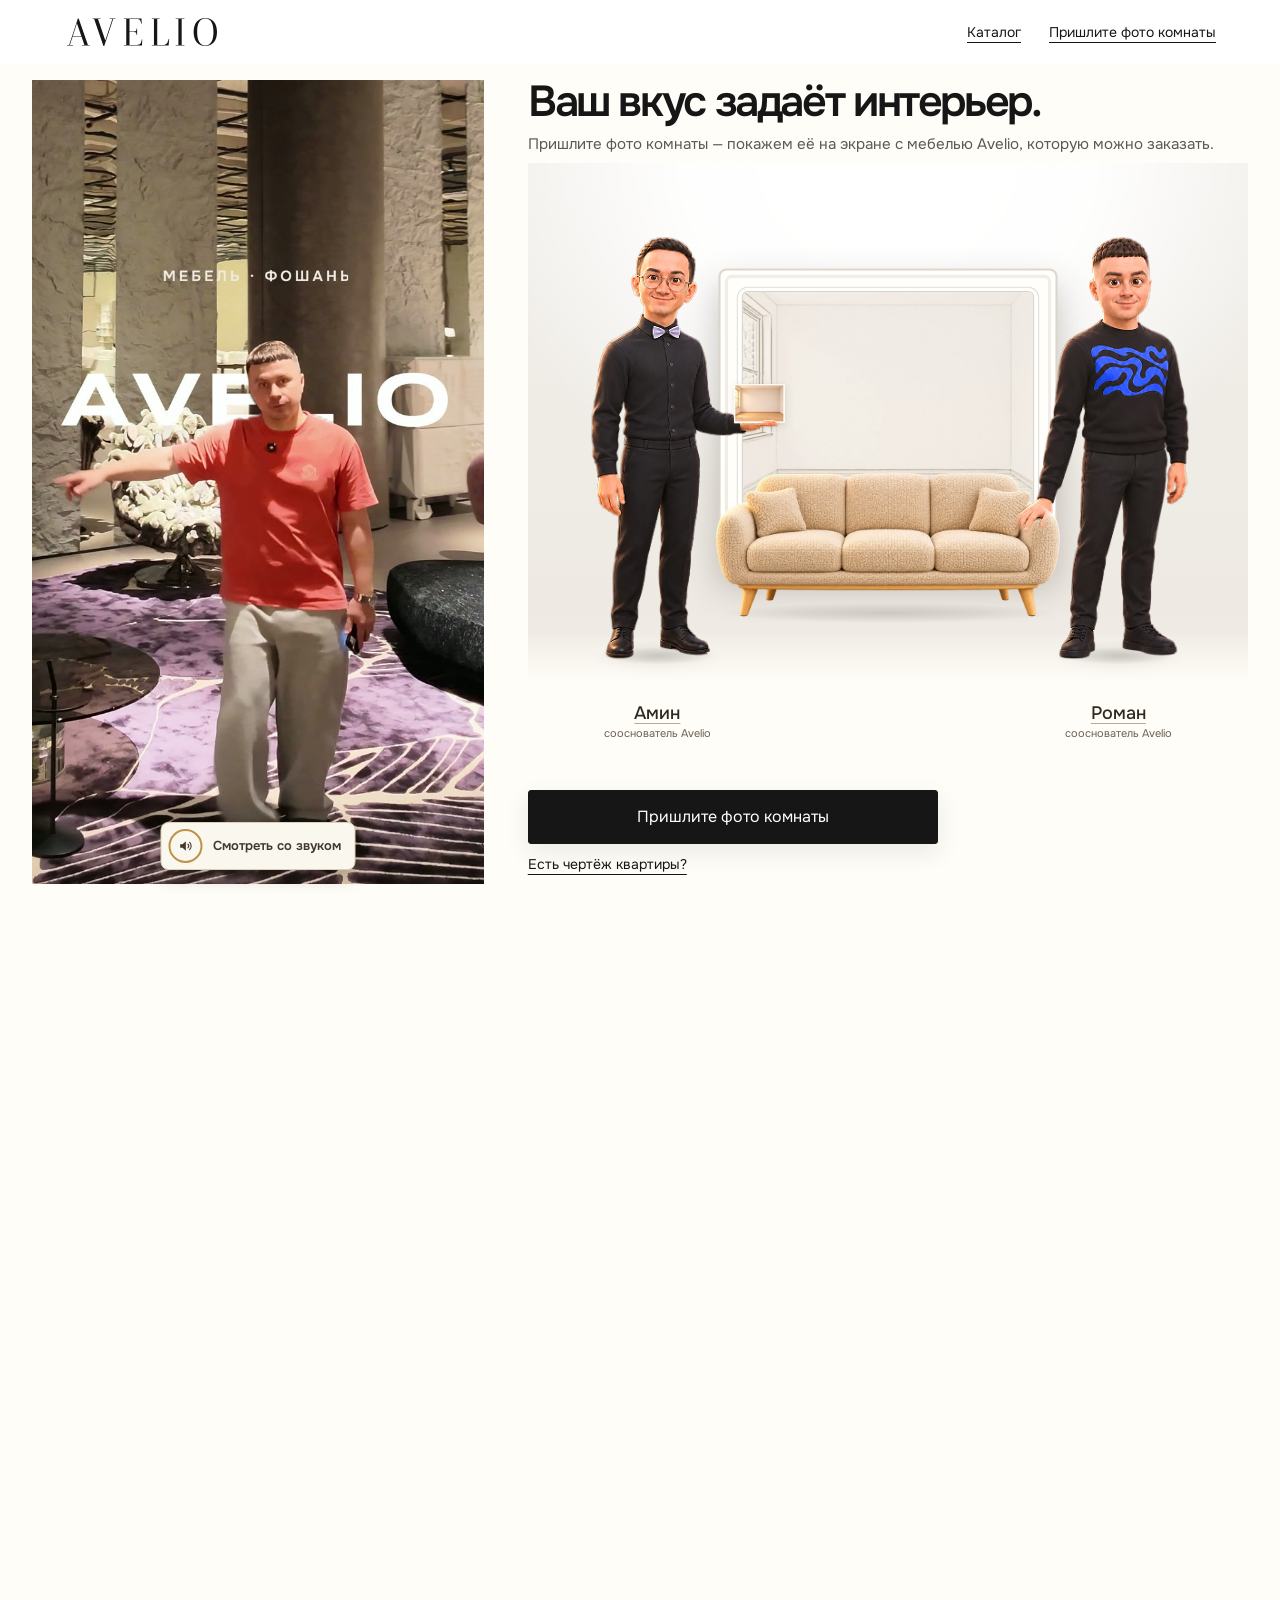
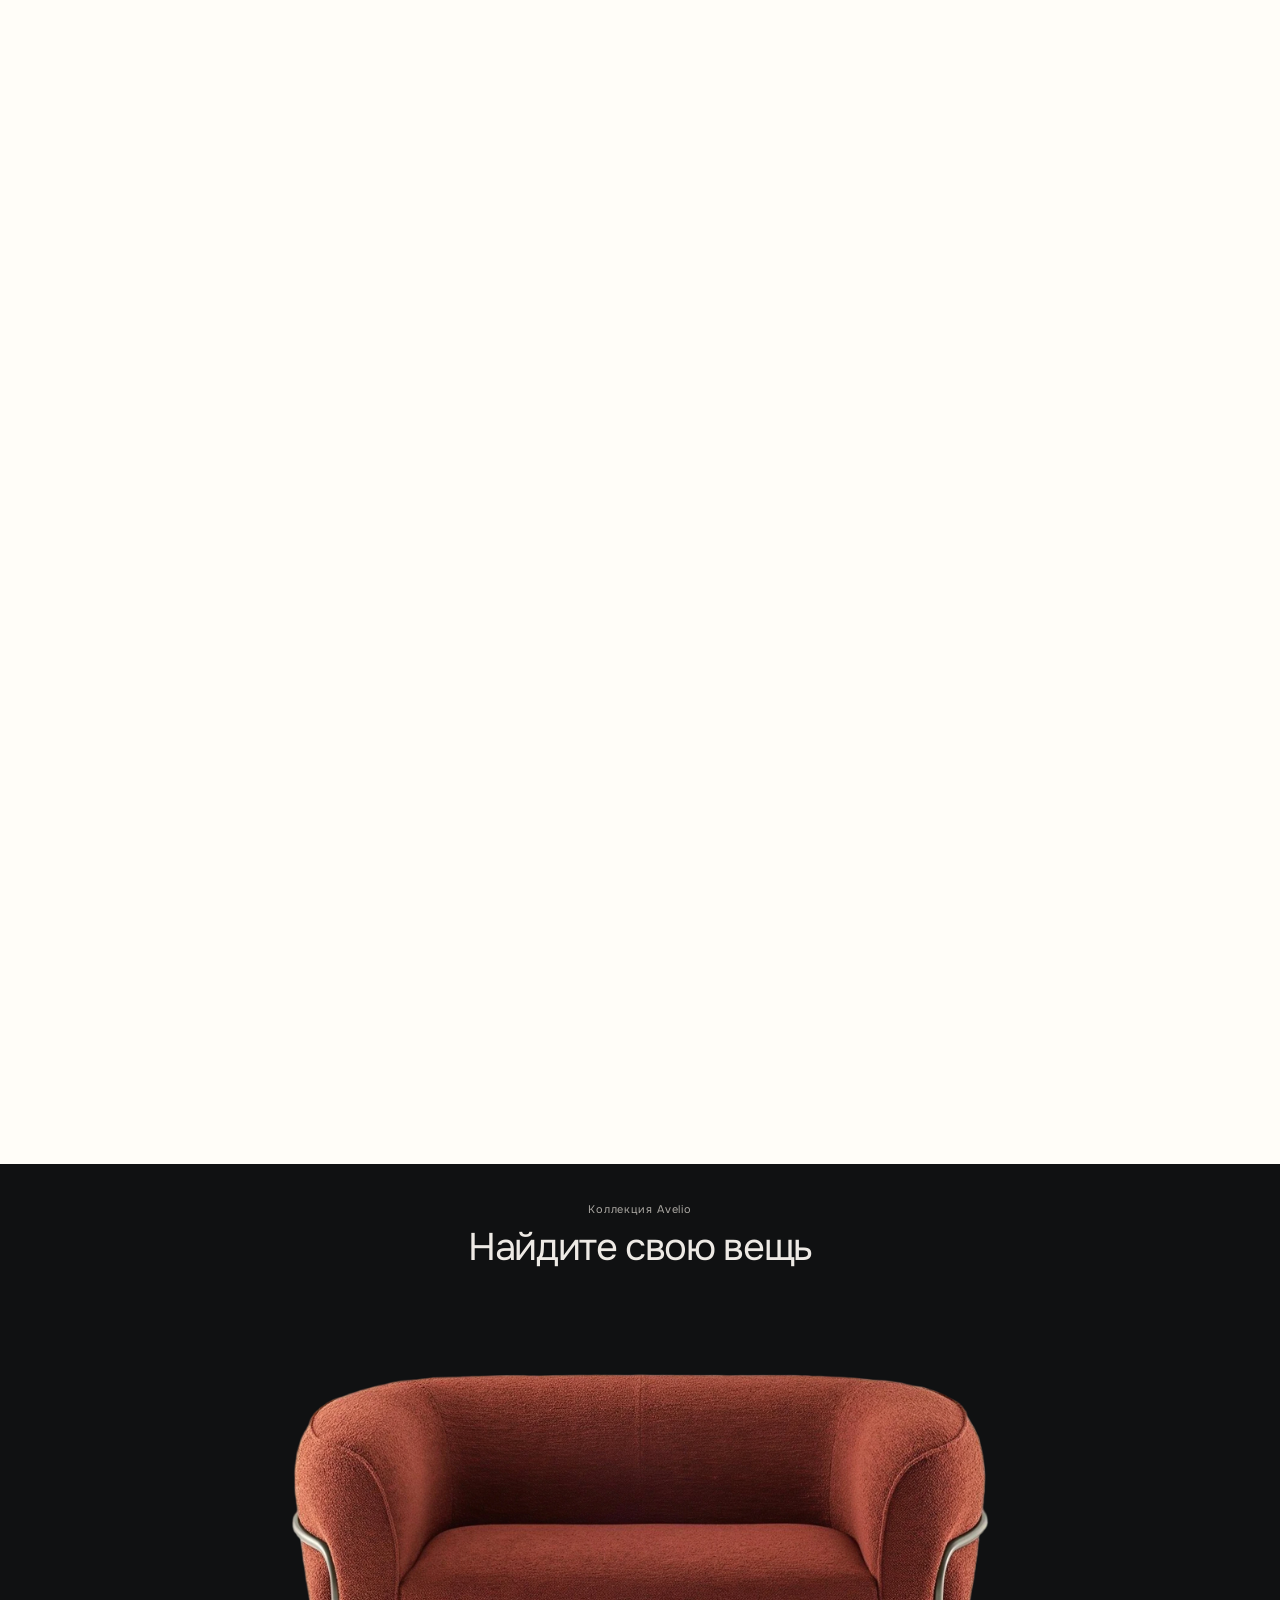
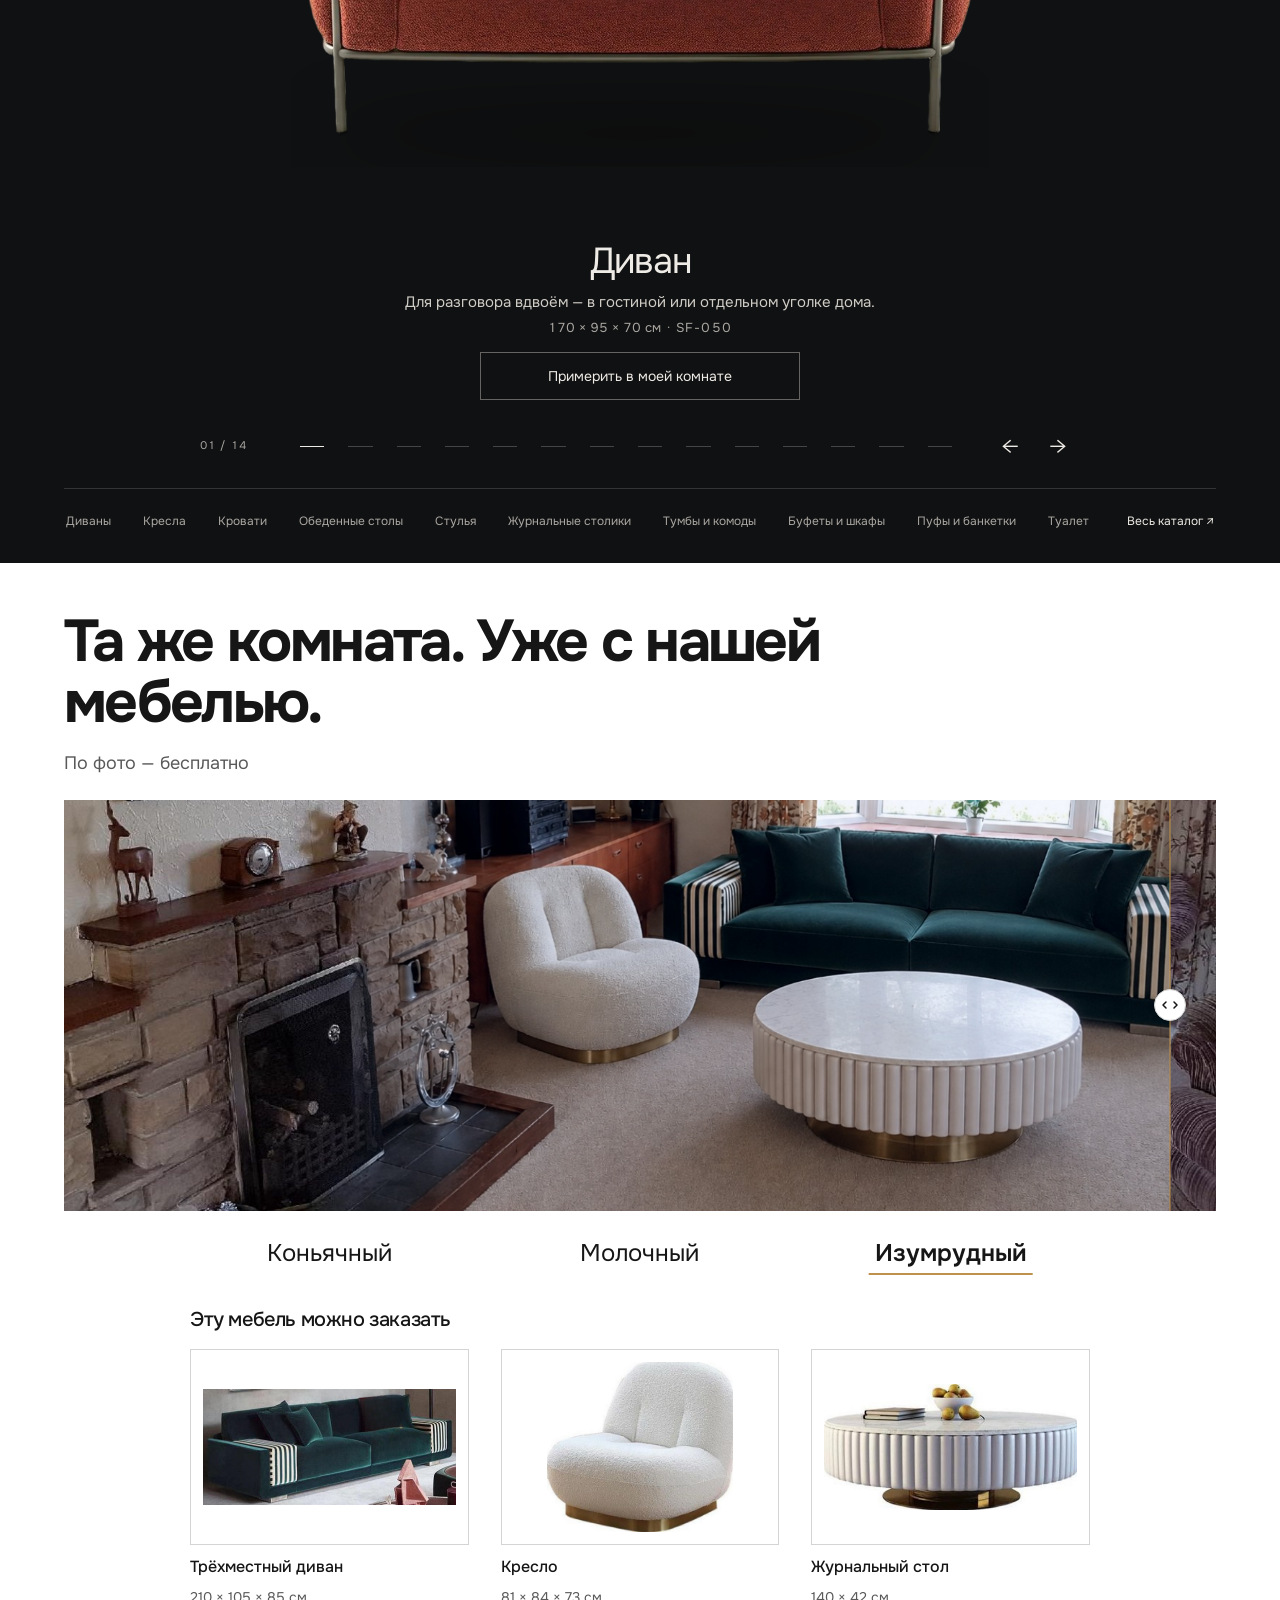
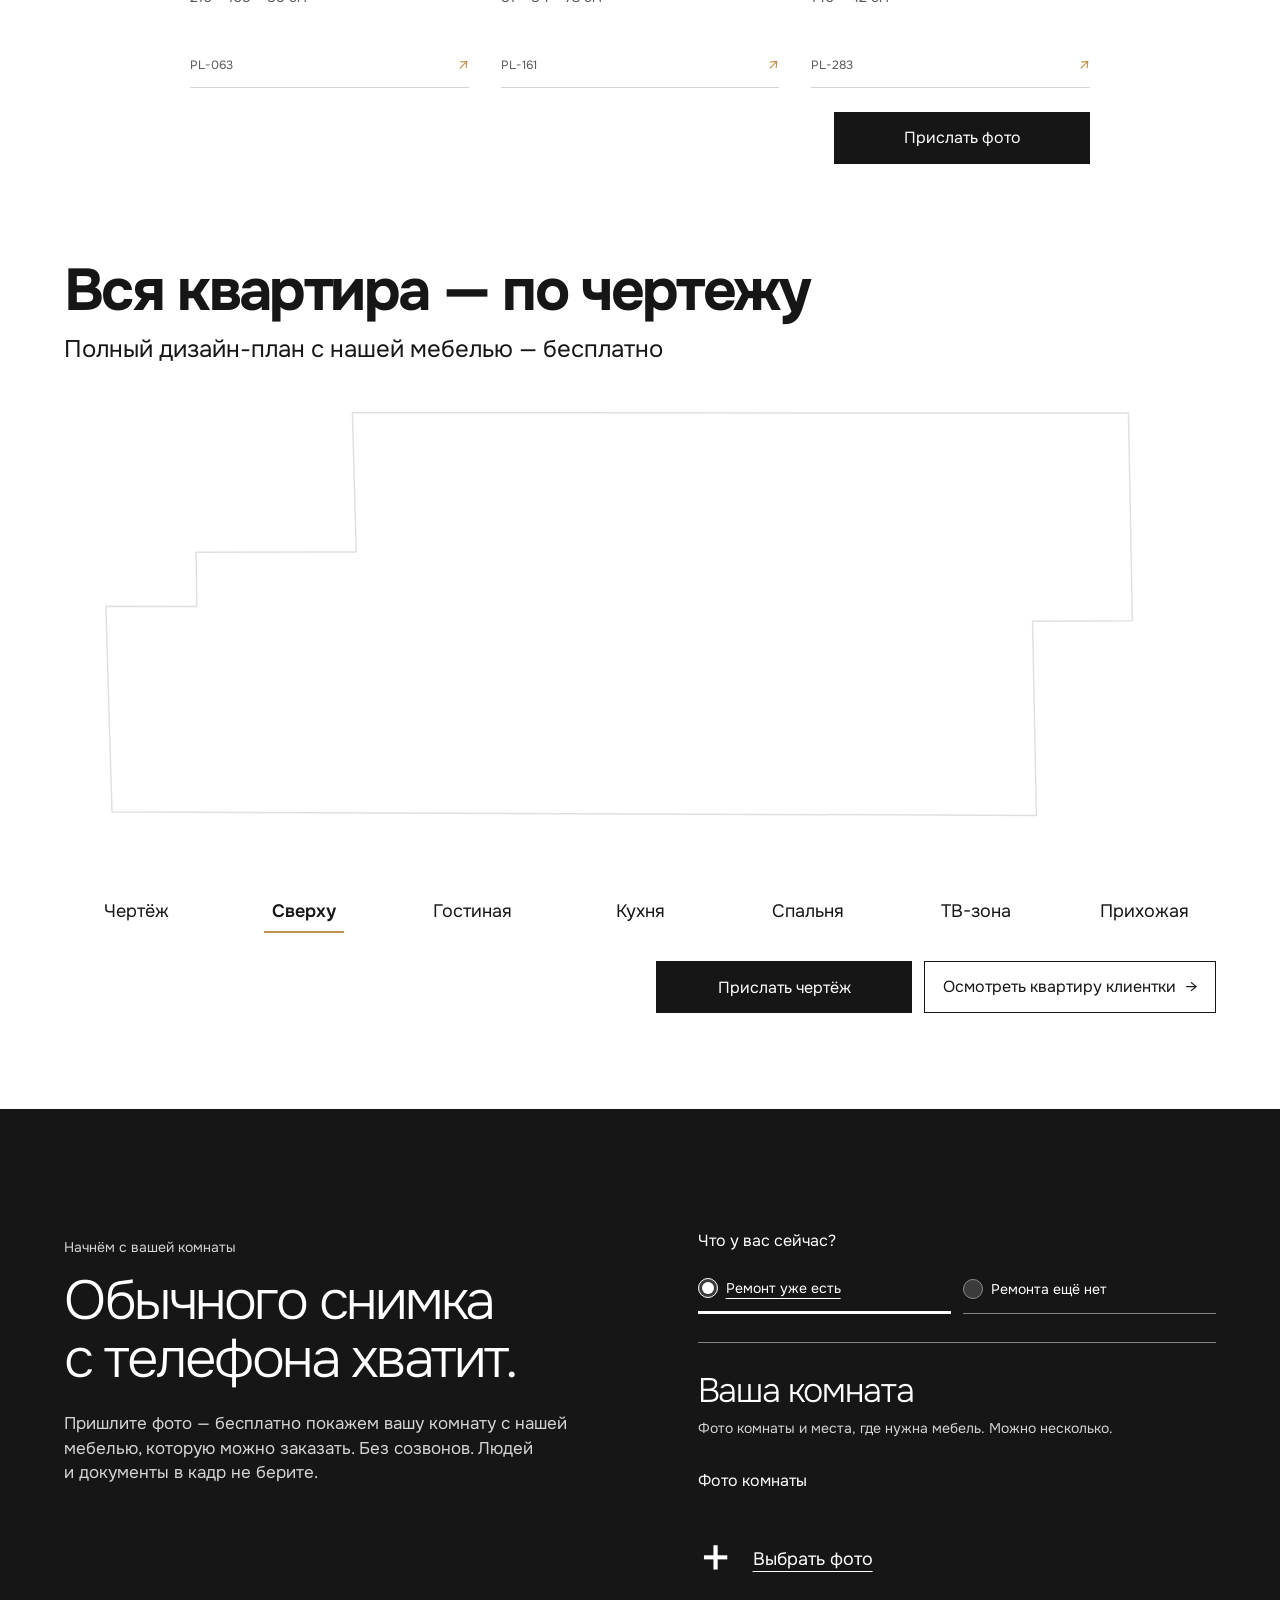
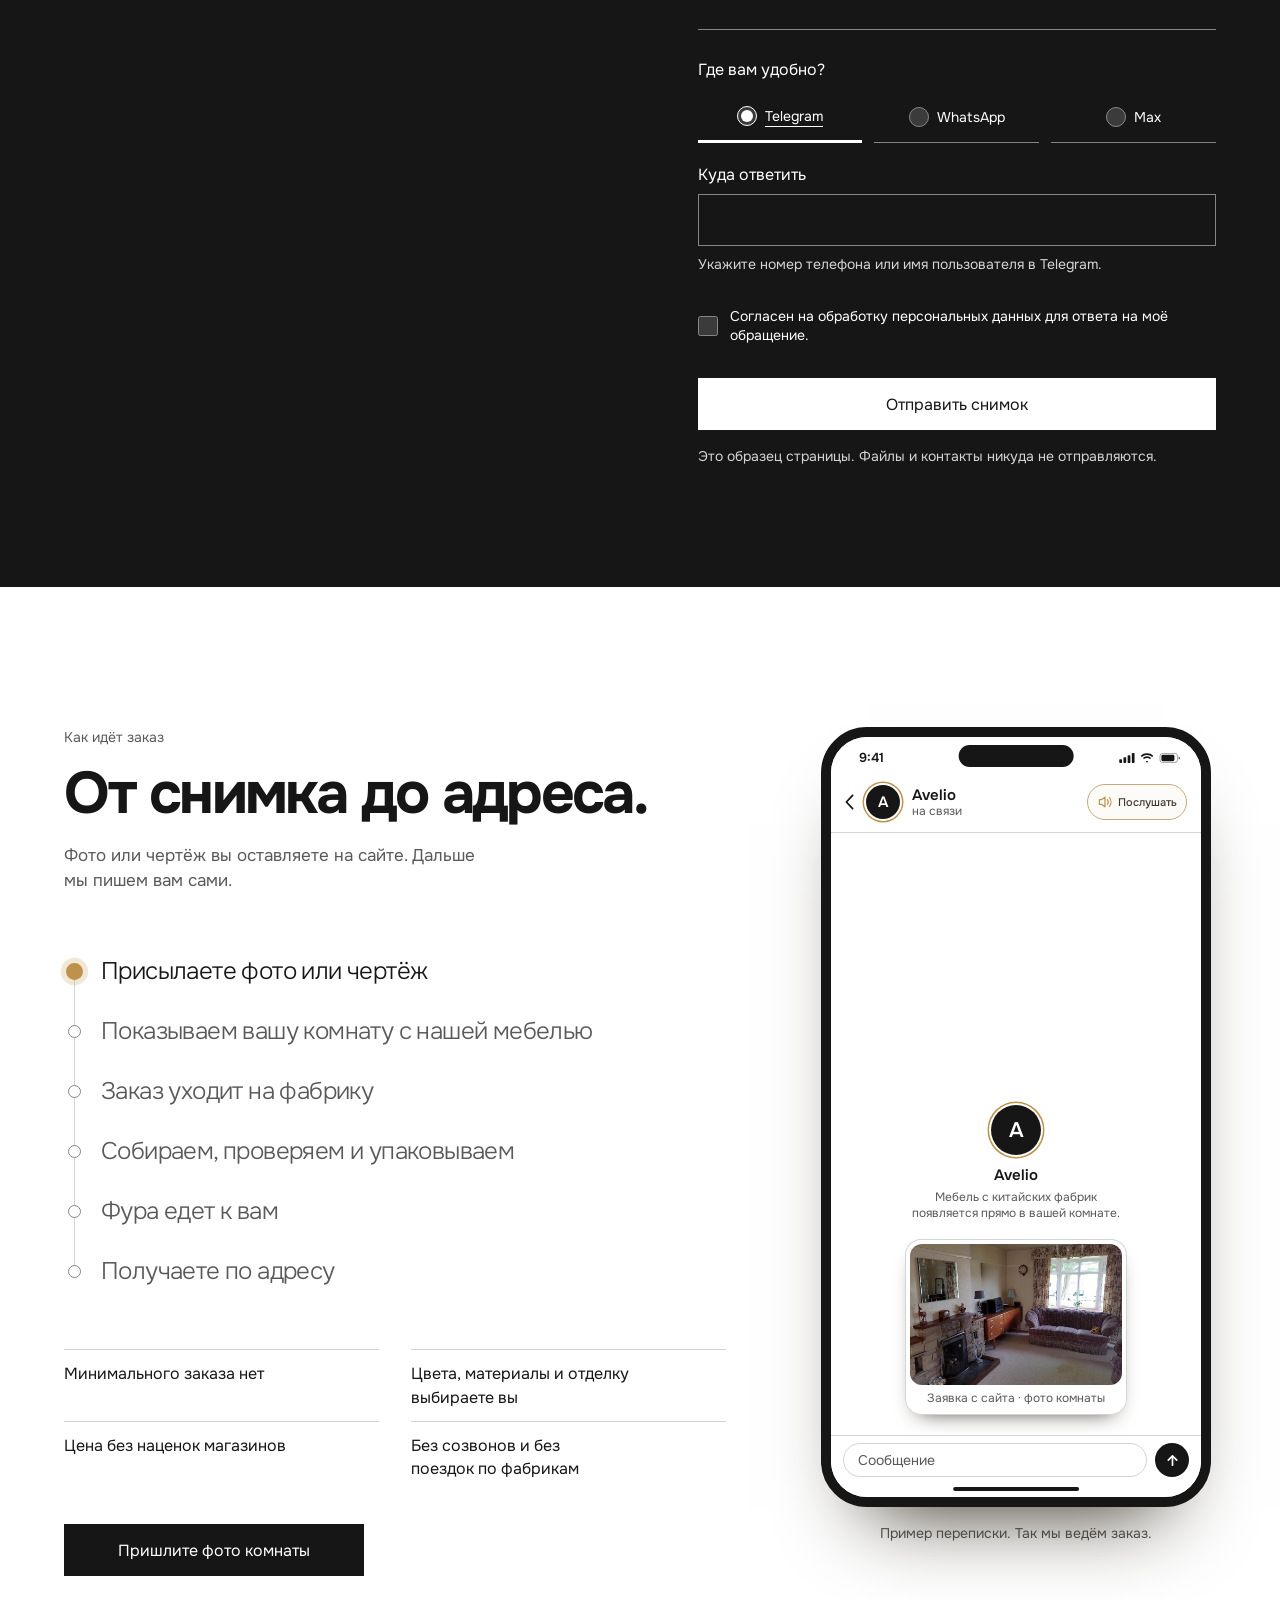
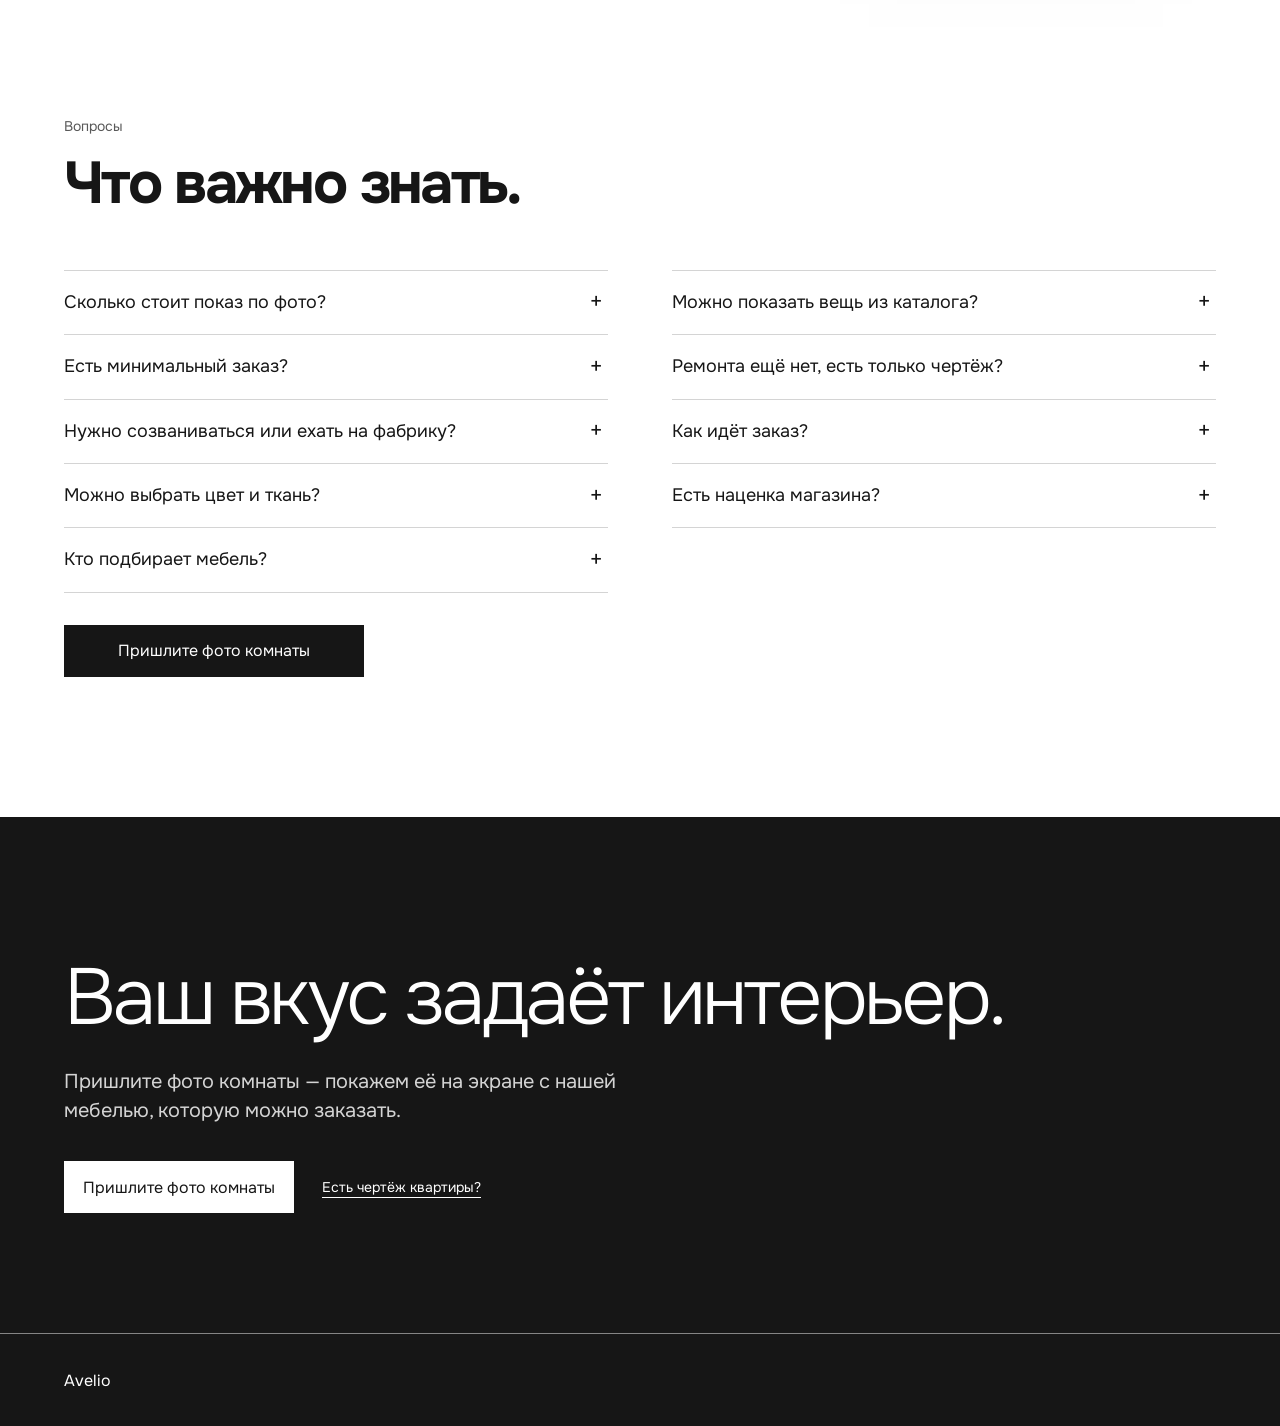
==== commit 5a0d9d89: "Avelio — пример: под ползунком три настоящие вещи выбранного подбора, окно вещи, «Прислать фото» под" ====
--- a/index.html
+++ b/index.html
@@ -578,44 +578,6 @@
     line-height: 1.45;
   }
 
-  .item-dialog {
-    width: calc(100% - 32px);
-    max-width: 600px;
-    max-height: calc(100dvh - 32px - env(safe-area-inset-top, 0px) - env(safe-area-inset-bottom, 0px));
-    margin: auto;
-    padding: 24px;
-    border: 0;
-    border-radius: 0;
-    background: var(--modal-color);
-    color: var(--modal-ink);
-    overflow-y: auto;
-  }
-  .item-dialog::backdrop { background: var(--backdrop); }
-  .modal-header { display: flex; align-items: center; justify-content: space-between; gap: 12px; }
-  .modal-header p { font-size: 14px; font-weight: 400; }
-  #modal-close {
-    min-width: 44px;
-    min-height: 44px;
-    padding: 8px 12px;
-    background: var(--clear);
-    color: var(--modal-ink);
-    font-size: 24px;
-  }
-  .modal-photo {
-    width: auto;
-    height: auto;
-    max-width: min(100%, 220px);
-    max-height: 220px;
-    margin: 24px auto;
-    object-fit: contain;
-  }
-  .item-dialog h3 { font-size: 34px; }
-  .modal-details { margin-top: 12px; font-size: 16px; line-height: 1.5; }
-  .modal-description { margin-block: 24px; font-size: 14px; color: var(--muted); }
-  .item-dialog .button { width: 100%; }
-  .item-dialog :focus-visible { outline-color: var(--modal-ink); }
-
-
   @media (min-width: 600px) {
     .site-header { min-height: 52px; }
     .brand svg { width: 136px; height: 34px; }
@@ -688,7 +650,6 @@
     .send-layout { grid-template-columns: minmax(0, 1fr) minmax(0, 1fr); gap: 10%; }
     .send-intro { padding-top: 8px; }
     .send-intro h2 { font-size: clamp(48px, 4.3vw, 64px); }
-    .item-dialog { padding: 32px; }
   }
 
   @media (min-width: 1280px) {
@@ -1821,6 +1782,511 @@
     transition: none;
   }
 }
+/* Фаза 35, Task 2 (вид ChatGPT): «По фото — бесплатно» — тихая строка, кнопка ушла под строку вещей. */
+.examples-ac .exa-photo-intro {
+  display: block;
+  min-height: 0;
+}
+
+.examples-ac .exa-photo-subtitle {
+  color: var(--muted);
+  font-size: 16px;
+  font-weight: 400;
+  line-height: 24px;
+}
+
+/* Строка вещей выбранного подбора. */
+.examples-ac .exa-products {
+  width: 100%;
+  max-width: 900px;
+  min-width: 0;
+  margin: 16px auto 0;
+}
+
+.examples-ac .exa-products-title {
+  margin: 0 0 12px;
+  color: var(--ink);
+  font: 500 16px/22px "Onest", Arial, sans-serif;
+  letter-spacing: -.02em;
+}
+
+.examples-ac .exa-products-set {
+  display: grid;
+  grid-template-columns: repeat(3, minmax(0, 1fr));
+  gap: 8px;
+}
+
+.examples-ac .exa-products-set[hidden] {
+  display: none;
+}
+
+.examples-ac .exa-product {
+  box-sizing: border-box;
+  display: grid;
+  grid-template-rows: 88px minmax(32px, auto) 1fr 20px;
+  align-content: start;
+  gap: 4px;
+  min-width: 0;
+  min-height: 44px;
+  margin: 0;
+  padding: 0 0 6px;
+  border: 0;
+  border-bottom: 1px solid var(--line);
+  border-radius: 0;
+  background: var(--white);
+  color: var(--ink);
+  box-shadow: none;
+  appearance: none;
+  font: 400 12px/16px "Onest", Arial, sans-serif;
+  text-align: left;
+  text-transform: none;
+  letter-spacing: normal;
+  cursor: pointer;
+  transition: border-color 120ms ease-out;
+}
+
+.examples-ac .exa-product-media {
+  box-sizing: border-box;
+  display: flex;
+  align-items: center;
+  justify-content: center;
+  width: 100%;
+  height: 100%;
+  min-width: 0;
+  padding: 6px;
+  border: 1px solid var(--line);
+  border-radius: 0;
+  background: var(--white);
+  overflow: hidden;
+}
+
+.examples-ac .exa-product-media img {
+  display: block;
+  width: 100%;
+  height: 100%;
+  max-width: 100%;
+  margin: 0;
+  border: 0;
+  border-radius: 0;
+  object-fit: contain;
+  object-position: center;
+}
+
+.examples-ac .exa-product-name {
+  display: block;
+  padding-top: 2px;
+  font-size: 12px;
+  font-weight: 500;
+  line-height: 16px;
+}
+
+.examples-ac .exa-product-size {
+  display: block;
+  min-height: 45px;
+  color: var(--muted);
+  font-size: 12px;
+  line-height: 15px;
+}
+
+.examples-ac .exa-measure {
+  display: inline-block;
+  white-space: nowrap;
+}
+
+.examples-ac .exa-product-size-set .exa-measure {
+  display: block;
+}
+
+.examples-ac .exa-product-foot {
+  display: flex;
+  align-items: center;
+  justify-content: space-between;
+  gap: 4px;
+  min-width: 0;
+}
+
+.examples-ac .exa-product-code {
+  color: var(--muted);
+  font-size: 12px;
+  line-height: 16px;
+  white-space: nowrap;
+  overflow-wrap: normal;
+  word-break: normal;
+}
+
+.examples-ac .exa-product-open {
+  flex: none;
+  color: var(--brass);
+  font-size: 16px;
+  line-height: 20px;
+}
+
+.examples-ac .exa-product:focus-visible {
+  outline: 3px solid var(--ink);
+  outline-offset: 3px;
+}
+
+.examples-ac .exa-product:focus-visible .exa-product-name {
+  text-decoration: underline;
+  text-underline-offset: 3px;
+}
+
+/* Основное действие — в том же виде, что «Прислать чертёж». */
+.examples-ac .exa-photo-actions {
+  display: flex;
+  justify-content: flex-end;
+  width: 100%;
+  max-width: 900px;
+  margin: 20px auto 0;
+}
+
+.examples-ac .exa-photo-actions .exa-upload-photo {
+  box-sizing: border-box;
+  display: inline-flex;
+  align-items: center;
+  justify-content: center;
+  width: 100%;
+  min-height: 52px;
+  margin: 0;
+  background: var(--ink);
+  color: var(--white);
+  cursor: pointer;
+}
+
+@media (hover: hover) {
+  .examples-ac .exa-product:hover {
+    border-bottom-color: var(--ink);
+  }
+
+  .examples-ac .exa-product:hover .exa-product-name {
+    text-decoration: underline;
+    text-underline-offset: 3px;
+  }
+}
+
+@media (min-width: 600px) {
+  .examples-ac .exa-photo-subtitle {
+    font-size: 18px;
+    line-height: 26px;
+  }
+
+  .examples-ac .exa-products {
+    margin-top: 24px;
+  }
+
+  .examples-ac .exa-products-title {
+    margin-bottom: 16px;
+    font-size: 18px;
+    line-height: 24px;
+  }
+
+  .examples-ac .exa-products-set {
+    gap: 24px;
+  }
+
+  .examples-ac .exa-product {
+    grid-template-rows: 156px minmax(40px, auto) 1fr 20px;
+    gap: 8px;
+    padding-bottom: 12px;
+  }
+
+  .examples-ac .exa-product-media {
+    padding: 10px;
+  }
+
+  .examples-ac .exa-product-name {
+    font-size: 14px;
+    line-height: 20px;
+  }
+
+  .examples-ac .exa-product-size {
+    min-height: 54px;
+    font-size: 13px;
+    line-height: 18px;
+  }
+
+  .examples-ac .exa-photo-actions {
+    margin-top: 24px;
+  }
+
+  .examples-ac .exa-photo-actions .exa-upload-photo {
+    width: 256px;
+  }
+}
+
+@media (min-width: 1024px) {
+  .examples-ac .exa-products {
+    margin-top: 28px;
+  }
+
+  .examples-ac .exa-products-title {
+    font-size: 20px;
+    line-height: 26px;
+  }
+
+  .examples-ac .exa-products-set {
+    gap: 32px;
+  }
+
+  .examples-ac .exa-product {
+    grid-template-rows: 196px minmax(24px, auto) 1fr 20px;
+  }
+
+  .examples-ac .exa-product-media {
+    padding: 12px;
+  }
+
+  .examples-ac .exa-product-name {
+    font-size: 16px;
+    line-height: 24px;
+  }
+
+  .examples-ac .exa-product-size {
+    min-height: 60px;
+    font-size: 14px;
+    line-height: 20px;
+  }
+}
+
+@media (prefers-reduced-motion: reduce) {
+  .examples-ac .exa-product {
+    transition: none;
+  }
+}
+
+/* Окно вещи из строки примера. */
+.examples-ac .exa-item-dialog {
+  box-sizing: border-box;
+  width: calc(100% - 32px);
+  max-width: 900px;
+  max-height: calc(100dvh - 32px - env(safe-area-inset-top, 0px) - env(safe-area-inset-bottom, 0px));
+  margin: auto;
+  padding: 16px;
+  border: 1px solid var(--line);
+  border-radius: 0;
+  background: var(--white);
+  color: var(--ink);
+  box-shadow: none;
+  font-family: "Onest", Arial, sans-serif;
+  overflow-y: auto;
+  overscroll-behavior: contain;
+}
+
+.examples-ac .exa-item-dialog::backdrop {
+  background: var(--backdrop);
+}
+
+.examples-ac .exa-item-dialog[hidden],
+.examples-ac .exa-item-photo[hidden],
+.examples-ac .exa-item-image-note[hidden] {
+  display: none;
+}
+
+.examples-ac .exa-item-header {
+  display: flex;
+  align-items: center;
+  justify-content: space-between;
+  gap: 12px;
+  padding-bottom: 12px;
+  border-bottom: 1px solid var(--line);
+}
+
+.examples-ac .exa-item-variant {
+  margin: 0;
+  color: var(--muted);
+  font-size: 14px;
+  font-weight: 400;
+  line-height: 20px;
+}
+
+.examples-ac .exa-item-close {
+  box-sizing: border-box;
+  display: inline-flex;
+  flex: none;
+  align-items: center;
+  justify-content: center;
+  width: 44px;
+  height: 44px;
+  margin: 0;
+  padding: 10px;
+  border: 1px solid var(--line);
+  border-radius: 0;
+  background: var(--white);
+  color: var(--ink);
+  box-shadow: none;
+  appearance: none;
+  cursor: pointer;
+}
+
+.examples-ac .exa-item-body {
+  display: grid;
+  gap: 20px;
+  margin-top: 20px;
+}
+
+.examples-ac .exa-item-media {
+  box-sizing: border-box;
+  display: grid;
+  place-items: center;
+  height: 200px;
+  min-width: 0;
+  padding: 12px;
+  border: 1px solid var(--line);
+  background: var(--white);
+}
+
+.examples-ac .exa-item-photo {
+  grid-area: 1 / 1;
+  display: block;
+  width: 100%;
+  height: 100%;
+  min-width: 0;
+  min-height: 0;
+  max-width: 100%;
+  max-height: 100%;
+  margin: 0;
+  border: 0;
+  border-radius: 0;
+  object-fit: contain;
+  object-position: center;
+}
+
+.examples-ac .exa-item-image-note {
+  grid-area: 1 / 1;
+  margin: 0;
+  color: var(--muted);
+  font-size: 14px;
+  line-height: 20px;
+  text-align: center;
+}
+
+.examples-ac .exa-item-info {
+  display: flex;
+  flex-direction: column;
+  align-items: stretch;
+  min-width: 0;
+}
+
+.examples-ac .exa-item-title {
+  margin: 0;
+  color: var(--ink);
+  font-size: 28px;
+  font-weight: 600;
+  line-height: 32px;
+  letter-spacing: -.035em;
+}
+
+.examples-ac .exa-item-details {
+  display: grid;
+  gap: 12px;
+  margin: 16px 0 24px;
+  color: var(--muted);
+  font-size: 14px;
+  line-height: 22px;
+}
+
+.examples-ac .exa-item-dimensions,
+.examples-ac .exa-item-code {
+  display: block;
+}
+
+.examples-ac .exa-item-code {
+  font-size: 12px;
+  line-height: 18px;
+}
+
+.examples-ac .exa-item-upload {
+  box-sizing: border-box;
+  display: inline-flex;
+  align-items: center;
+  justify-content: center;
+  width: 100%;
+  min-height: 52px;
+  margin: auto 0 0;
+  padding: 13px 12px;
+  border: 1px solid var(--ink);
+  border-radius: 0;
+  background: var(--ink);
+  color: var(--white);
+  box-shadow: none;
+  appearance: none;
+  font: 400 16px/22px "Onest", Arial, sans-serif;
+  text-align: center;
+  cursor: pointer;
+}
+
+.examples-ac .exa-item-close:focus-visible,
+.examples-ac .exa-item-upload:focus-visible {
+  outline: 3px solid var(--ink);
+  outline-offset: 3px;
+}
+
+@media (hover: hover) {
+  .examples-ac .exa-item-close:hover {
+    border-color: var(--ink);
+  }
+
+  .examples-ac .exa-item-upload:hover {
+    text-decoration: underline;
+    text-underline-offset: 4px;
+  }
+}
+
+@media (min-width: 600px) {
+  .examples-ac .exa-item-dialog {
+    width: calc(100% - 48px);
+    padding: 24px;
+  }
+
+  .examples-ac .exa-item-body {
+    gap: 24px;
+    margin-top: 24px;
+  }
+
+  .examples-ac .exa-item-media {
+    height: 280px;
+    padding: 16px;
+  }
+
+  .examples-ac .exa-item-title {
+    font-size: 32px;
+    line-height: 36px;
+  }
+
+  .examples-ac .exa-item-details {
+    font-size: 16px;
+    line-height: 24px;
+  }
+}
+
+@media (min-width: 1024px) {
+  .examples-ac .exa-item-dialog {
+    padding: 32px;
+  }
+
+  .examples-ac .exa-item-body {
+    grid-template-columns: minmax(0, 1.2fr) minmax(0, 1fr);
+    gap: 32px;
+  }
+
+  .examples-ac .exa-item-media {
+    height: 320px;
+  }
+
+  .examples-ac .exa-item-info {
+    padding-block: 8px;
+  }
+}
+
+@media (prefers-reduced-motion: reduce) {
+  .examples-ac .exa-item-dialog,
+  .examples-ac .exa-item-dialog::backdrop,
+  .examples-ac .exa-item-close,
+  .examples-ac .exa-item-upload {
+    animation: none;
+    transition: none;
+  }
+}
 /* Интервал между актами и нижний padding уже заданы в examples.css. */
 .examples-ac .exa-plan-act {
   display: flex;
@@ -2304,7 +2770,6 @@
         <h2 class="exa-title" id="examples-title"><span class="exa-title-first">Та же комната.</span> <span class="exa-title-second">Уже с нашей</span> <span class="exa-title-last">мебелью.</span></h2>
         <div class="exa-photo-intro">
           <p class="exa-photo-subtitle">По фото — бесплатно</p>
-          <a class="button exa-upload" href="#send" data-upload-kind="photo">Прислать фото</a>
         </div>
       </header>
 
@@ -2332,7 +2797,171 @@
         <button class="exa-choice" id="exa-choice-b" type="button" data-preset="b" aria-pressed="true"><span class="exa-choice-label">Изумрудный</span></button>
         <span class="exa-choice-indicator" aria-hidden="true"></span>
       </div>
+      <section class="exa-products" aria-labelledby="exa-products-title">
+        <h3 class="exa-products-title" id="exa-products-title">Эту мебель можно заказать</h3>
+
+        <div class="exa-products-set" data-preset="c" role="group" aria-label="Коньячный подбор" hidden>
+          <button type="button" class="exa-product" data-item-code="PL-054" aria-haspopup="dialog">
+            <span class="exa-product-media">
+              <img data-defer-src="example/items/PL-054.jpg" width="535" height="280" loading="lazy" decoding="async" alt="Диван PL-054">
+            </span>
+            <span class="exa-product-name">Диван</span>
+            <span class="exa-product-size">
+              <span class="exa-measure">235 × 98</span> <span class="exa-measure">× 83 см</span>
+            </span>
+            <span class="exa-product-foot">
+              <span class="exa-product-code">PL-054</span>
+              <span class="exa-product-open" aria-hidden="true">↗</span>
+            </span>
+          </button>
+
+          <button type="button" class="exa-product" data-item-code="PL-124" aria-haspopup="dialog">
+            <span class="exa-product-media">
+              <img data-defer-src="example/items/PL-124.jpg" width="418" height="460" loading="lazy" decoding="async" alt="Кресло PL-124">
+            </span>
+            <span class="exa-product-name">Кресло</span>
+            <span class="exa-product-size">
+              <span class="exa-measure">75 × 65</span> <span class="exa-measure">× 70 см</span>
+            </span>
+            <span class="exa-product-foot">
+              <span class="exa-product-code">PL-124</span>
+              <span class="exa-product-open" aria-hidden="true">↗</span>
+            </span>
+          </button>
+
+          <button type="button" class="exa-product" data-item-code="PL-286" aria-haspopup="dialog">
+            <span class="exa-product-media">
+              <img data-defer-src="example/items/PL-286.jpg" width="460" height="376" loading="lazy" decoding="async" alt="Журнальный стол PL-286">
+            </span>
+            <span class="exa-product-name">Журнальный стол</span>
+            <span class="exa-product-size">
+              <span class="exa-measure">140 × 80</span> <span class="exa-measure">× 45 см</span>
+            </span>
+            <span class="exa-product-foot">
+              <span class="exa-product-code">PL-286</span>
+              <span class="exa-product-open" aria-hidden="true">↗</span>
+            </span>
+          </button>
+        </div>
+
+        <div class="exa-products-set" data-preset="a" role="group" aria-label="Молочный подбор" hidden>
+          <button type="button" class="exa-product" data-item-code="PL-028" aria-haspopup="dialog">
+            <span class="exa-product-media">
+              <img data-defer-src="example/items/PL-028.jpg" width="1100" height="759" loading="lazy" decoding="async" alt="Трёхместный диван PL-028">
+            </span>
+            <span class="exa-product-name">Трёхместный диван</span>
+            <span class="exa-product-size">
+              <span class="exa-measure">218 × 90</span> <span class="exa-measure">× 78 см</span>
+            </span>
+            <span class="exa-product-foot">
+              <span class="exa-product-code">PL-028</span>
+              <span class="exa-product-open" aria-hidden="true">↗</span>
+            </span>
+          </button>
+
+          <button type="button" class="exa-product" data-item-code="PL-125" aria-haspopup="dialog">
+            <span class="exa-product-media">
+              <img data-defer-src="example/items/PL-125.jpg" width="435" height="460" loading="lazy" decoding="async" alt="Кресло PL-125">
+            </span>
+            <span class="exa-product-name">Кресло</span>
+            <span class="exa-product-size">
+              <span class="exa-measure">80 × 75</span> <span class="exa-measure">× 69 см</span>
+            </span>
+            <span class="exa-product-foot">
+              <span class="exa-product-code">PL-125</span>
+              <span class="exa-product-open" aria-hidden="true">↗</span>
+            </span>
+          </button>
+
+          <button type="button" class="exa-product" data-item-code="PL-264" data-item-note="Комплект из трёх столиков" aria-haspopup="dialog">
+            <span class="exa-product-media">
+              <img data-defer-src="example/items/PL-264.jpg" width="460" height="225" loading="lazy" decoding="async" alt="Журнальный стол PL-264 — комплект из трёх столиков">
+            </span>
+            <span class="exa-product-name">Журнальный стол</span>
+            <span class="exa-product-size exa-product-size-set">
+              <span class="exa-measure">Ø90 × 44 см;</span>
+              <span class="exa-measure">Ø60 × 54 см;</span>
+              <span class="exa-measure">Ø50 × 54 см</span>
+            </span>
+            <span class="exa-product-foot">
+              <span class="exa-product-code">PL-264</span>
+              <span class="exa-product-open" aria-hidden="true">↗</span>
+            </span>
+          </button>
+        </div>
+
+        <div class="exa-products-set" data-preset="b" role="group" aria-label="Изумрудный подбор">
+          <button type="button" class="exa-product" data-item-code="PL-063" aria-haspopup="dialog">
+            <span class="exa-product-media">
+              <img data-defer-src="example/items/PL-063.jpg" width="1000" height="460" loading="lazy" decoding="async" alt="Трёхместный диван PL-063">
+            </span>
+            <span class="exa-product-name">Трёхместный диван</span>
+            <span class="exa-product-size">
+              <span class="exa-measure">210 × 105</span> <span class="exa-measure">× 85 см</span>
+            </span>
+            <span class="exa-product-foot">
+              <span class="exa-product-code">PL-063</span>
+              <span class="exa-product-open" aria-hidden="true">↗</span>
+            </span>
+          </button>
+
+          <button type="button" class="exa-product" data-item-code="PL-161" aria-haspopup="dialog">
+            <span class="exa-product-media">
+              <img data-defer-src="example/items/PL-161.jpg" width="460" height="422" loading="lazy" decoding="async" alt="Кресло PL-161">
+            </span>
+            <span class="exa-product-name">Кресло</span>
+            <span class="exa-product-size">
+              <span class="exa-measure">81 × 84</span> <span class="exa-measure">× 73 см</span>
+            </span>
+            <span class="exa-product-foot">
+              <span class="exa-product-code">PL-161</span>
+              <span class="exa-product-open" aria-hidden="true">↗</span>
+            </span>
+          </button>
+
+          <button type="button" class="exa-product" data-item-code="PL-283" aria-haspopup="dialog">
+            <span class="exa-product-media">
+              <img data-defer-src="example/items/PL-283.jpg" width="460" height="228" loading="lazy" decoding="async" alt="Журнальный стол PL-283">
+            </span>
+            <span class="exa-product-name">Журнальный стол</span>
+            <span class="exa-product-size">
+              <span class="exa-measure">140 × 42 см</span>
+            </span>
+            <span class="exa-product-foot">
+              <span class="exa-product-code">PL-283</span>
+              <span class="exa-product-open" aria-hidden="true">↗</span>
+            </span>
+          </button>
+        </div>
+      </section>
+
+      <div class="exa-photo-actions">
+        <a class="button exa-upload exa-upload-photo" href="#send" data-upload-kind="photo">Прислать фото</a>
+      </div>
       <p class="exa-sr-only exa-photo-status" role="status" aria-live="polite" aria-atomic="true">Подбор 3 из 3</p>
+      <dialog class="exa-item-dialog" id="item-dialog" aria-labelledby="modal-title" aria-describedby="modal-details" hidden>
+        <div class="exa-item-header">
+          <p class="exa-item-variant" id="modal-variant"></p>
+          <button class="exa-item-close" type="button" id="modal-close" aria-label="Закрыть окно вещи">
+            <svg width="20" height="20" viewBox="0 0 20 20" fill="none" aria-hidden="true" focusable="false">
+              <path d="m4 4 12 12M16 4 4 16" stroke="currentColor" stroke-width="1.5"></path>
+            </svg>
+          </button>
+        </div>
+
+        <div class="exa-item-body">
+          <div class="exa-item-media">
+            <img class="exa-item-photo" id="modal-photo" decoding="async" alt="">
+            <p class="exa-item-image-note" id="modal-image-note" role="status" hidden>Фото вещи сейчас недоступно.</p>
+          </div>
+
+          <div class="exa-item-info">
+            <h3 class="exa-item-title" id="modal-title"></h3>
+            <p class="exa-item-details" id="modal-details"></p>
+            <button class="exa-item-upload" id="modal-upload" type="button" data-upload-kind="photo">Примерить в моей комнате</button>
+          </div>
+        </div>
+      </dialog>
     </div>
     <div class="exa-plan-act">
   <header class="exa-plan-header">
@@ -3040,19 +3669,6 @@
   </dialog>
 
   <p class="notice" id="catalog-note" role="status" hidden></p>
-
-  <dialog class="item-dialog" id="item-dialog" aria-labelledby="modal-title" aria-describedby="modal-details" hidden>
-    <div class="modal-header">
-      <p id="modal-variant">Подбор 1 из 3</p>
-      <button type="button" id="modal-close" aria-label="Закрыть окно вещи">×</button>
-    </div>
-    <img class="modal-photo" id="modal-photo" alt="" width="220" height="220">
-    <p id="modal-image-note" role="status" hidden>Фото вещи сейчас недоступно.</p>
-    <h3 id="modal-title"></h3>
-    <p class="modal-details" id="modal-details"></p>
-    <p class="modal-description">Цвет, материал и&nbsp;отделку можно выбрать. Посмотрим, как эта вещь будет смотреться в&nbsp;вашей комнате.</p>
-    <button class="button white" id="modal-upload" type="button">Подобрать для моей комнаты</button>
-  </dialog>
 </div>
 
 <script src="showcase.js" defer></script>
@@ -3594,6 +4210,94 @@
   }, true);
   $("f-plan-page").addEventListener("click", () => {
     try { sessionStorage.setItem("avelio-plan-from", "1"); } catch (error) {}
+  });
+
+  // Строка вещей примера: карточка открывает окно вещи, «Примерить в моей комнате» ставит вещь над формой.
+  const itemDialog = $("item-dialog");
+  const itemPhoto = $("modal-photo");
+  const itemNote = $("modal-image-note");
+  let itemOpener = null;
+  let itemPicked = null;
+
+  itemPhoto.addEventListener("error", () => {
+    if (!itemPhoto.getAttribute("src")) return;
+    itemPhoto.hidden = true;
+    itemNote.hidden = false;
+  });
+
+  function openItem(card) {
+    const thumb = card.querySelector(".exa-product-media img");
+    // До отпускания очереди у миниатюры ещё нет src — путь берём из data-defer-src.
+    const image = thumb.getAttribute("src") || thumb.getAttribute("data-defer-src");
+    const name = card.querySelector(".exa-product-name").textContent.trim();
+    const code = card.dataset.itemCode;
+    itemOpener = card;
+    itemPicked = { name, code, image };
+
+    $("modal-variant").textContent = card.closest(".exa-products-set").getAttribute("aria-label");
+    itemNote.hidden = true;
+    itemPhoto.hidden = false;
+    itemPhoto.alt = thumb.alt;
+    itemPhoto.setAttribute("width", thumb.getAttribute("width"));
+    itemPhoto.setAttribute("height", thumb.getAttribute("height"));
+    itemPhoto.src = image;
+    $("modal-title").textContent = name;
+
+    const size = document.createElement("span");
+    size.className = "exa-item-dimensions";
+    if (card.dataset.itemNote) size.append(card.dataset.itemNote, document.createElement("br"));
+    card.querySelectorAll(".exa-measure").forEach((measure, index) => {
+      if (index) size.append(" ");
+      size.append(measure.cloneNode(true));
+    });
+    const codeLine = document.createElement("span");
+    codeLine.className = "exa-item-code";
+    const codeText = document.createElement("span");
+    codeText.className = "exa-product-code";
+    codeText.textContent = code;
+    codeLine.append("Код ", codeText);
+    $("modal-details").replaceChildren(size, codeLine);
+
+    itemDialog.hidden = false;
+    itemDialog.showModal();
+    document.documentElement.classList.add("f-plan-locked");
+    $("modal-close").focus();
+  }
+
+  function closeItem(restoreFocus = true) {
+    if (!itemDialog.open) return;
+    itemDialog.close();
+    itemDialog.hidden = true;
+    document.documentElement.classList.remove("f-plan-locked");
+    if (restoreFocus && itemOpener && itemOpener.isConnected) itemOpener.focus({ preventScroll: true });
+  }
+
+  document.querySelectorAll("#examples .exa-product").forEach((card) => {
+    card.addEventListener("click", () => openItem(card));
+  });
+  $("modal-close").addEventListener("click", () => closeItem());
+  itemDialog.addEventListener("cancel", (event) => {
+    event.preventDefault();
+    closeItem();
+  });
+  // Кнопку окна ведёт к форме обработчик страницы. Окно закрываем раньше него, на погружении.
+  itemDialog.addEventListener("click", (event) => {
+    if (event.target.closest("[data-upload-kind]")) {
+      closeItem(false);
+      return;
+    }
+    if (event.target !== itemDialog) return;
+    const rect = itemDialog.getBoundingClientRect();
+    if (event.clientX < rect.left || event.clientX > rect.right || event.clientY < rect.top || event.clientY > rect.bottom) closeItem();
+  }, true);
+  // После перехода к форме — вещь строкой над ней, как у витрины и каталога.
+  $("modal-upload").addEventListener("click", () => {
+    if (!itemPicked) return;
+    pick(itemPicked.name, itemPicked.code, {
+      backgroundImage: `url("${itemPicked.image}")`,
+      backgroundSize: "contain",
+      backgroundPosition: "50% 50%"
+    });
   });
 
   // Пришли с отдельной страницы плана: ветку формы она оставляет в sessionStorage.
@@ -4461,6 +5165,10 @@
     buttons.forEach(button => {
       button.setAttribute('aria-pressed', String(button.dataset.preset === code));
     });
+    // Под ползунком — настоящие вещи выбранного подбора.
+    section.querySelectorAll('.exa-products-set').forEach(set => {
+      set.hidden = set.dataset.preset !== code;
+    });
     moveIndicator();
   }
 
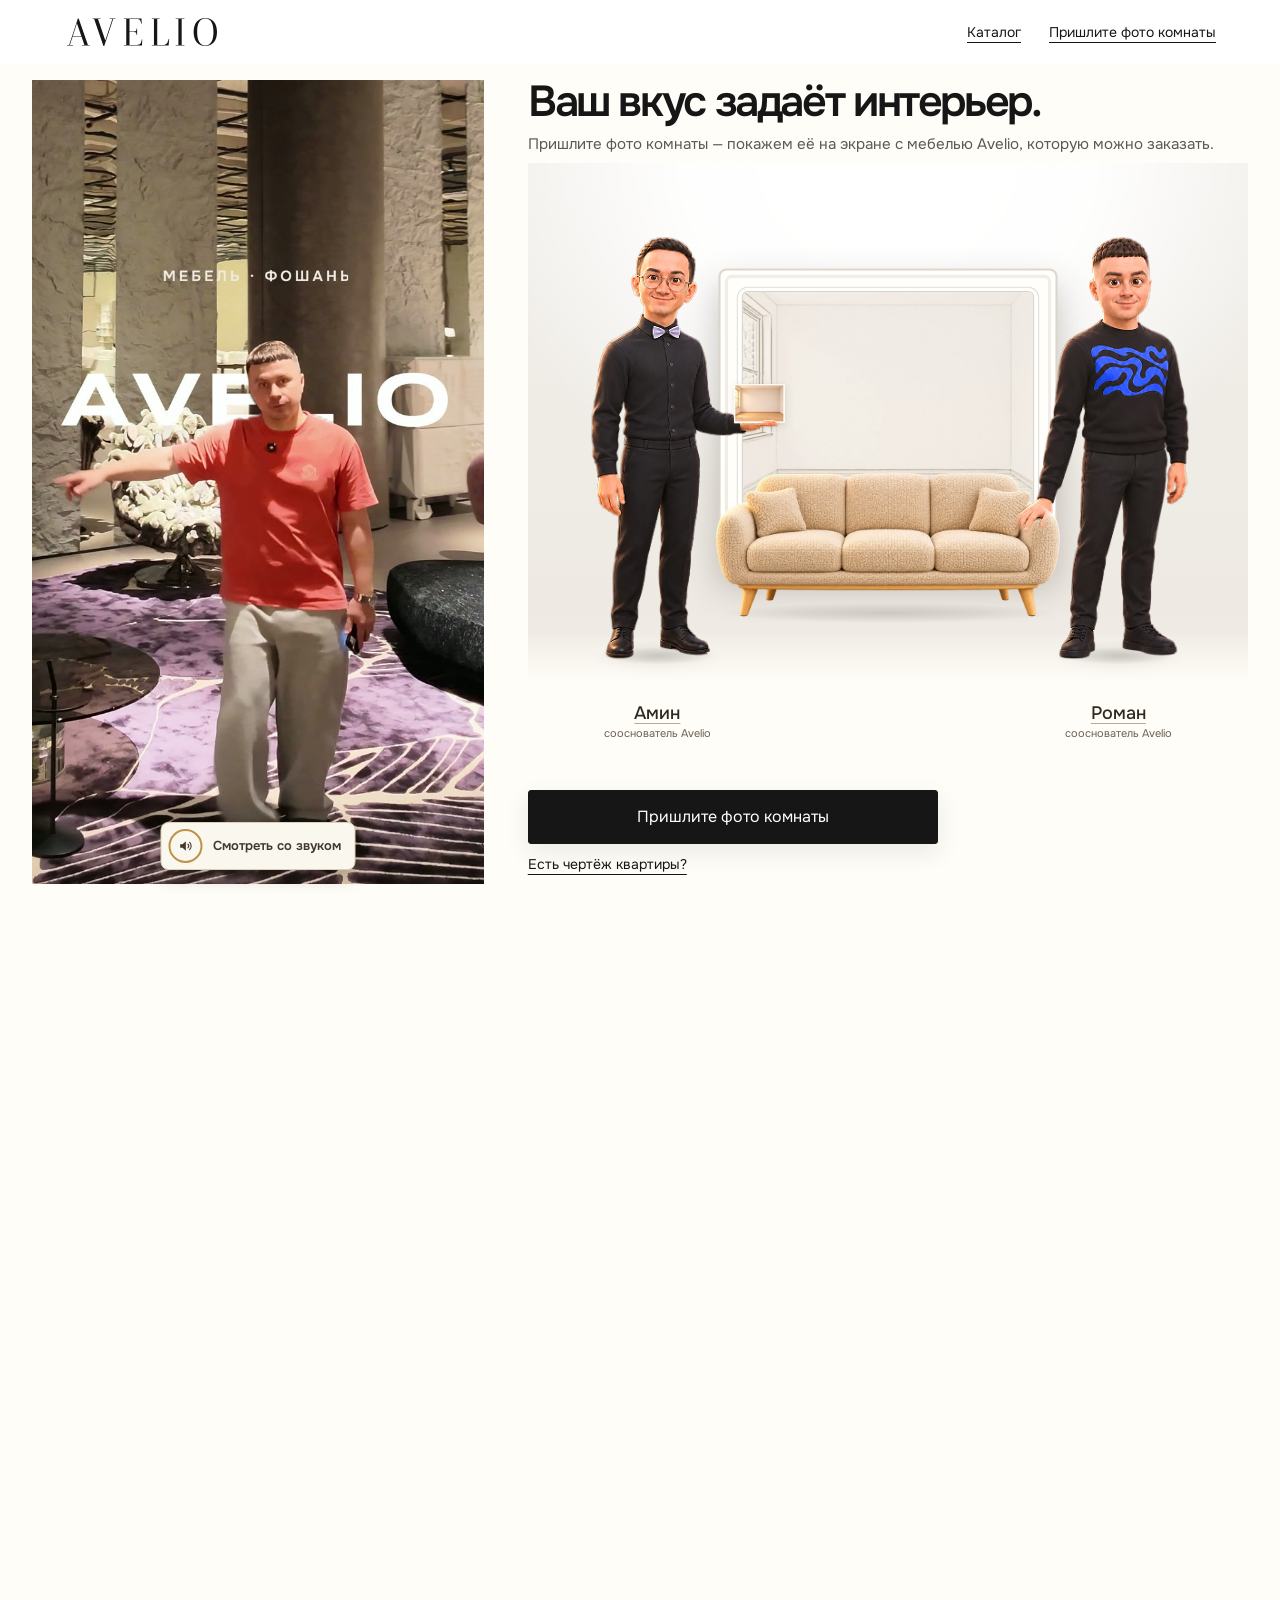
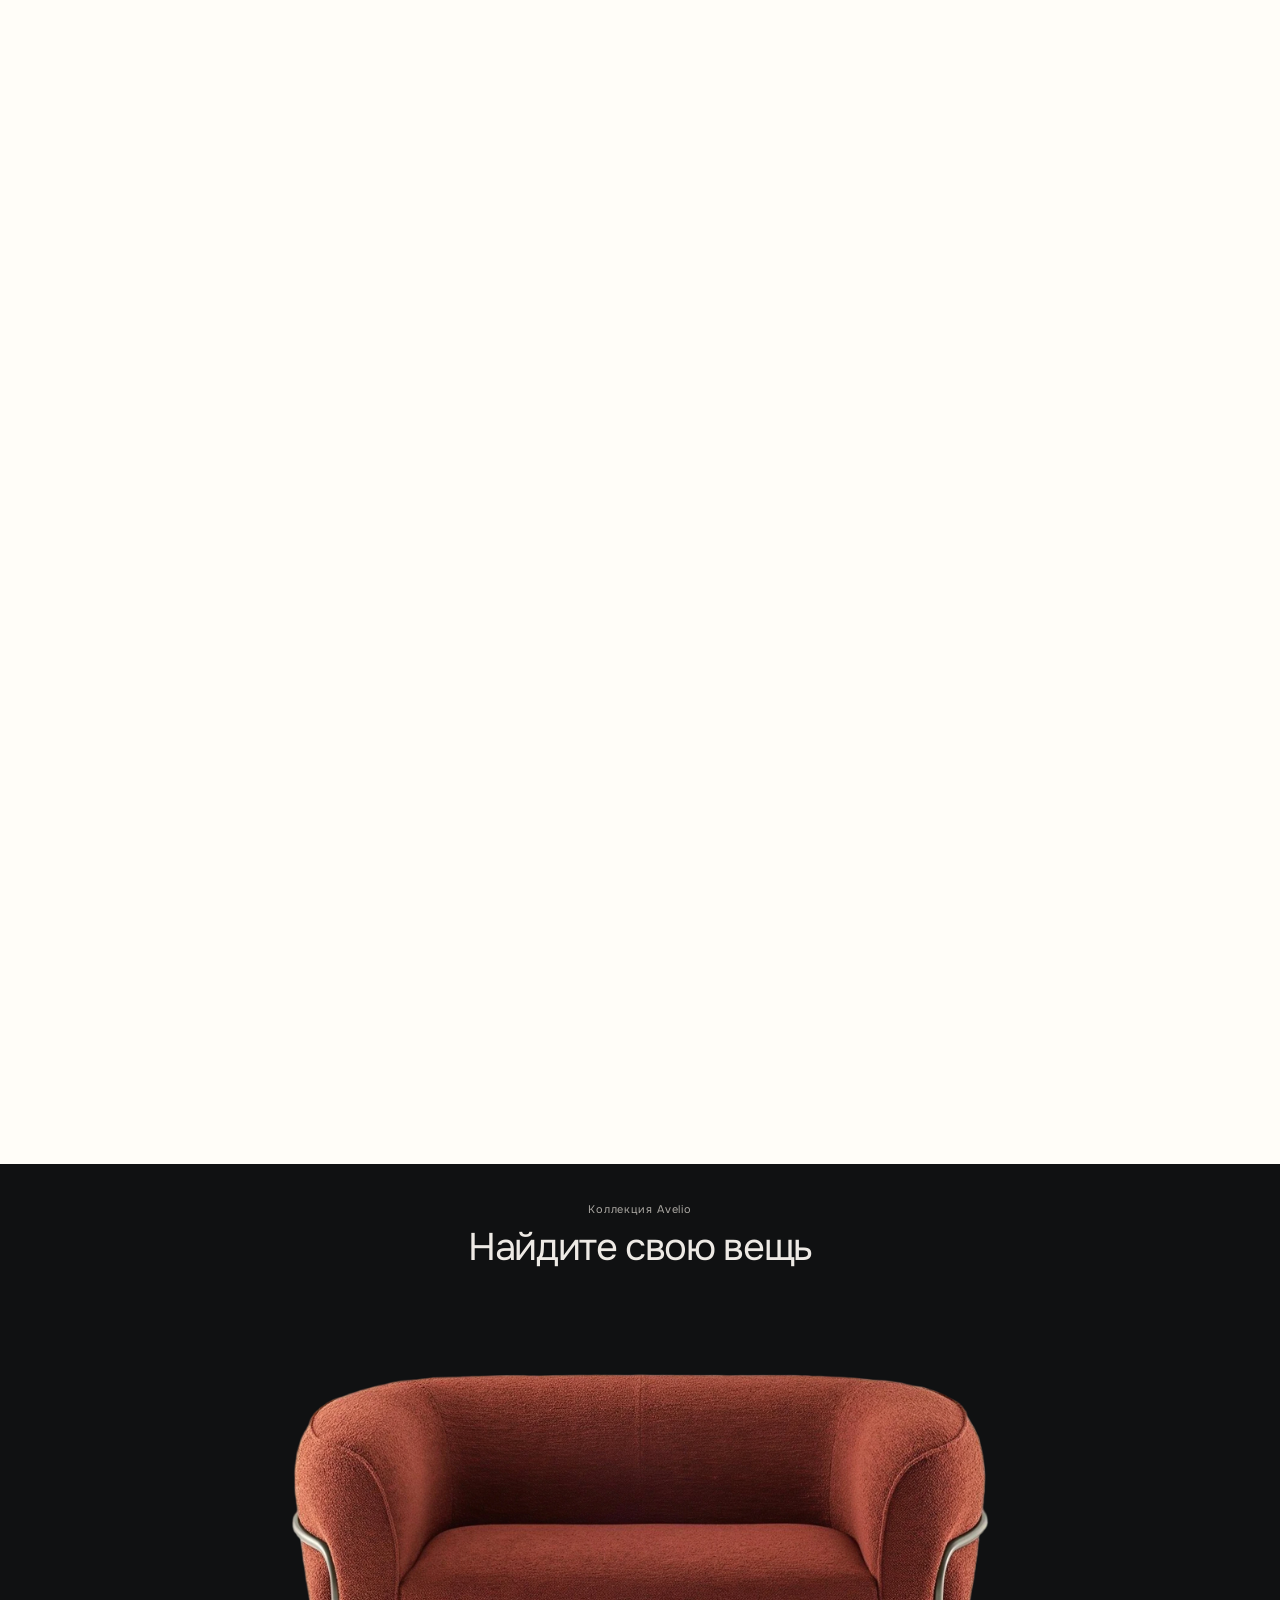
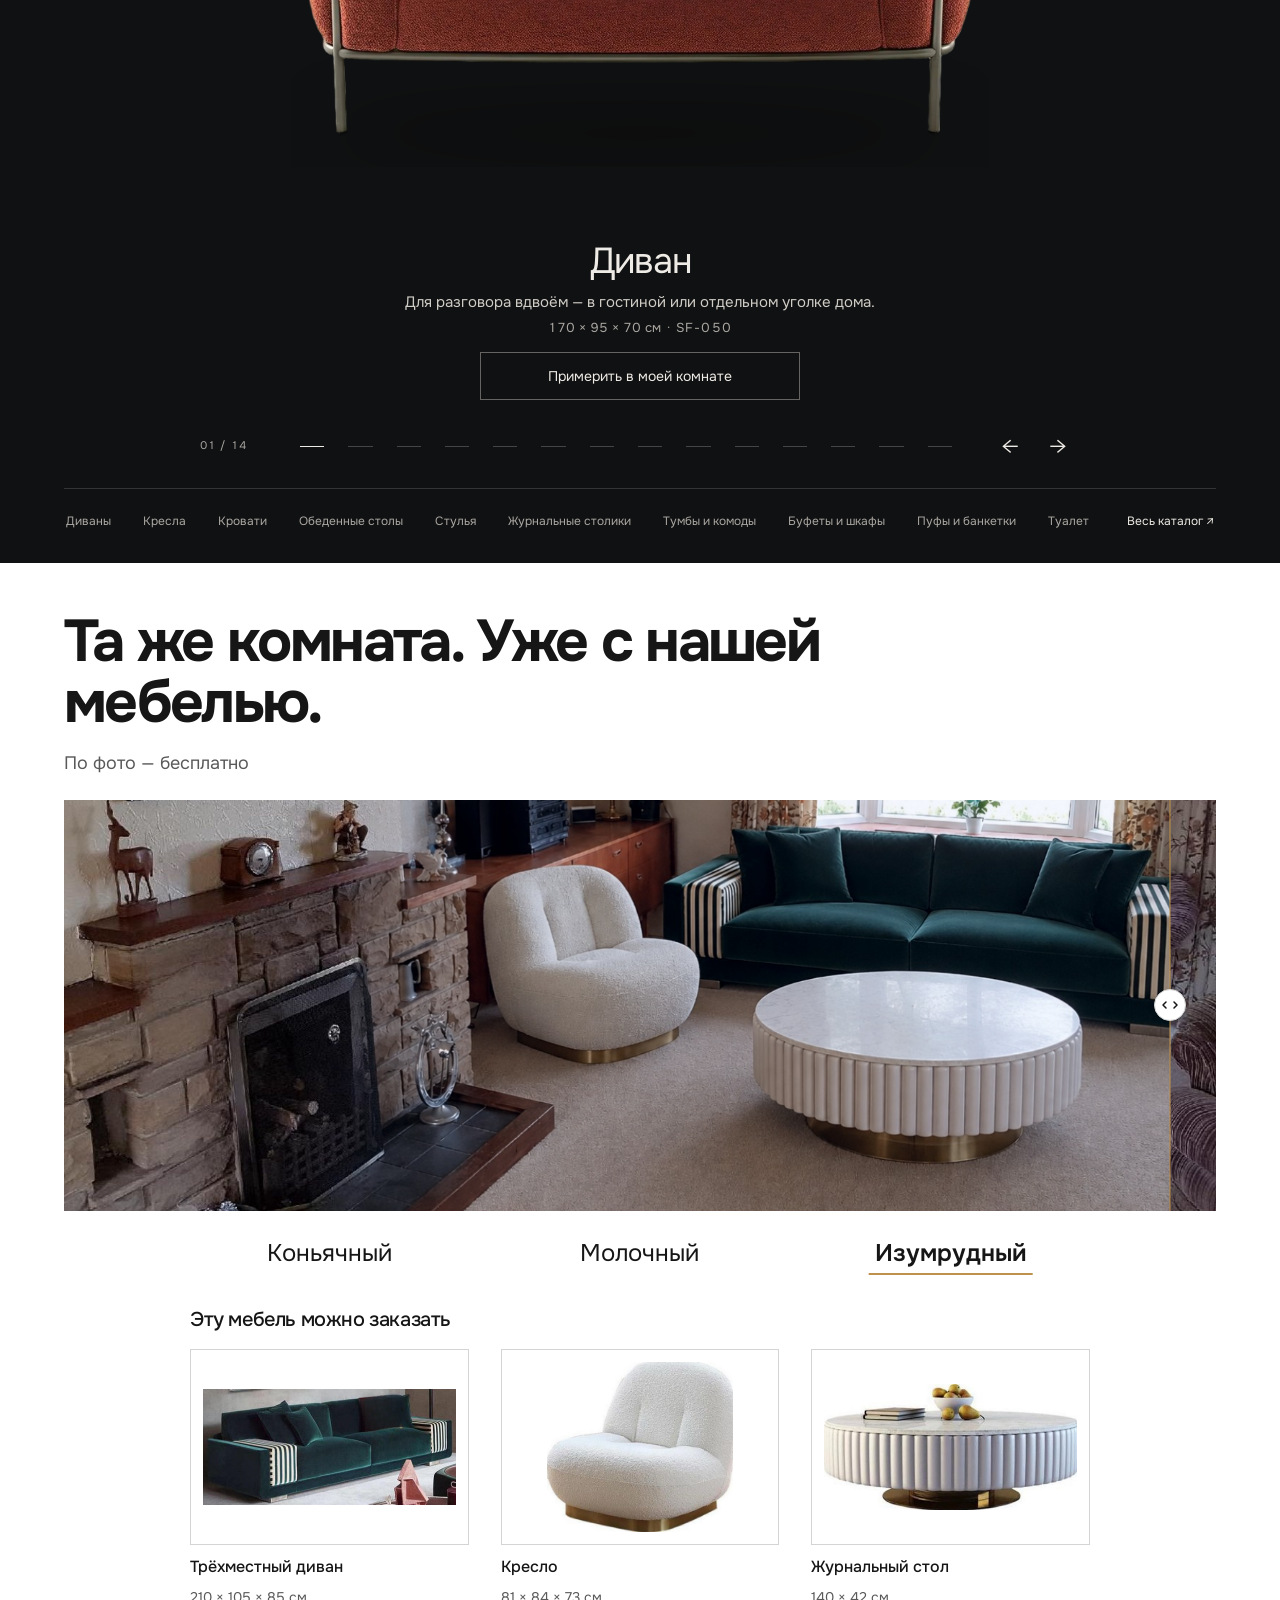
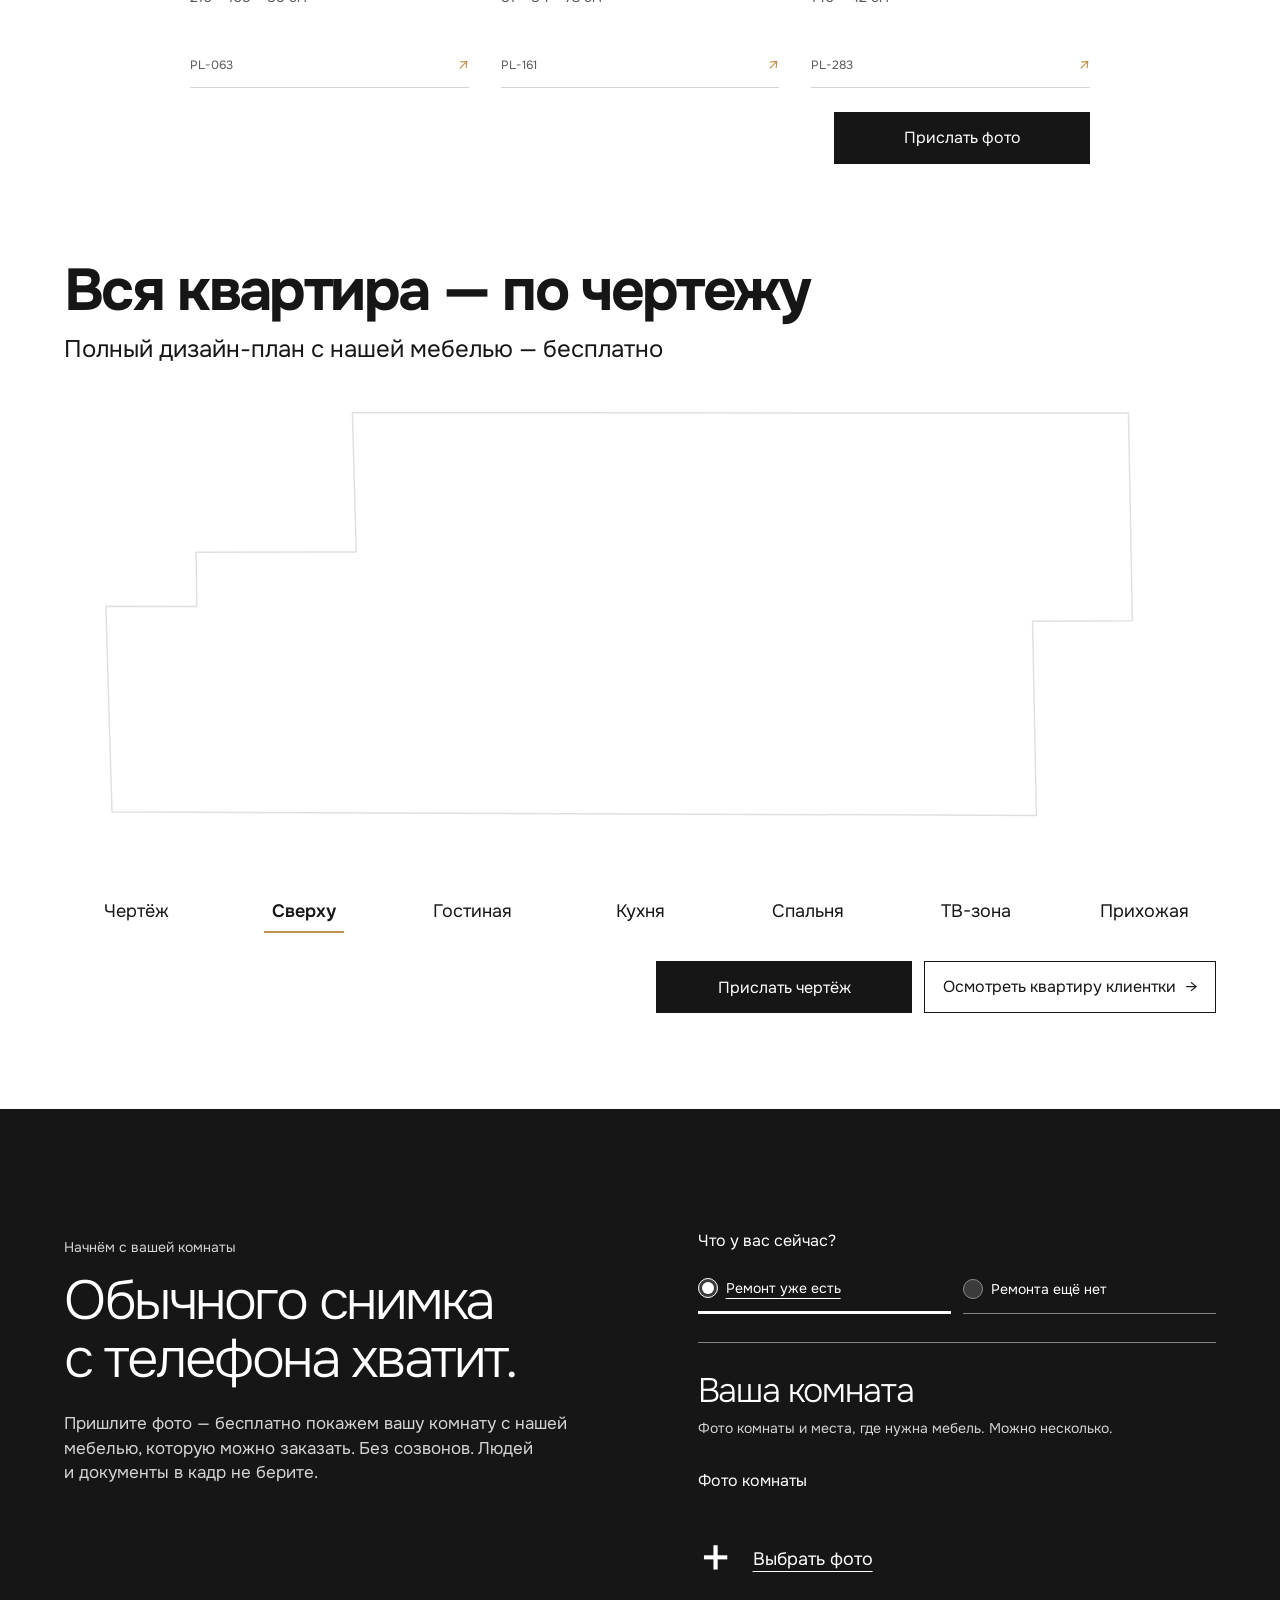
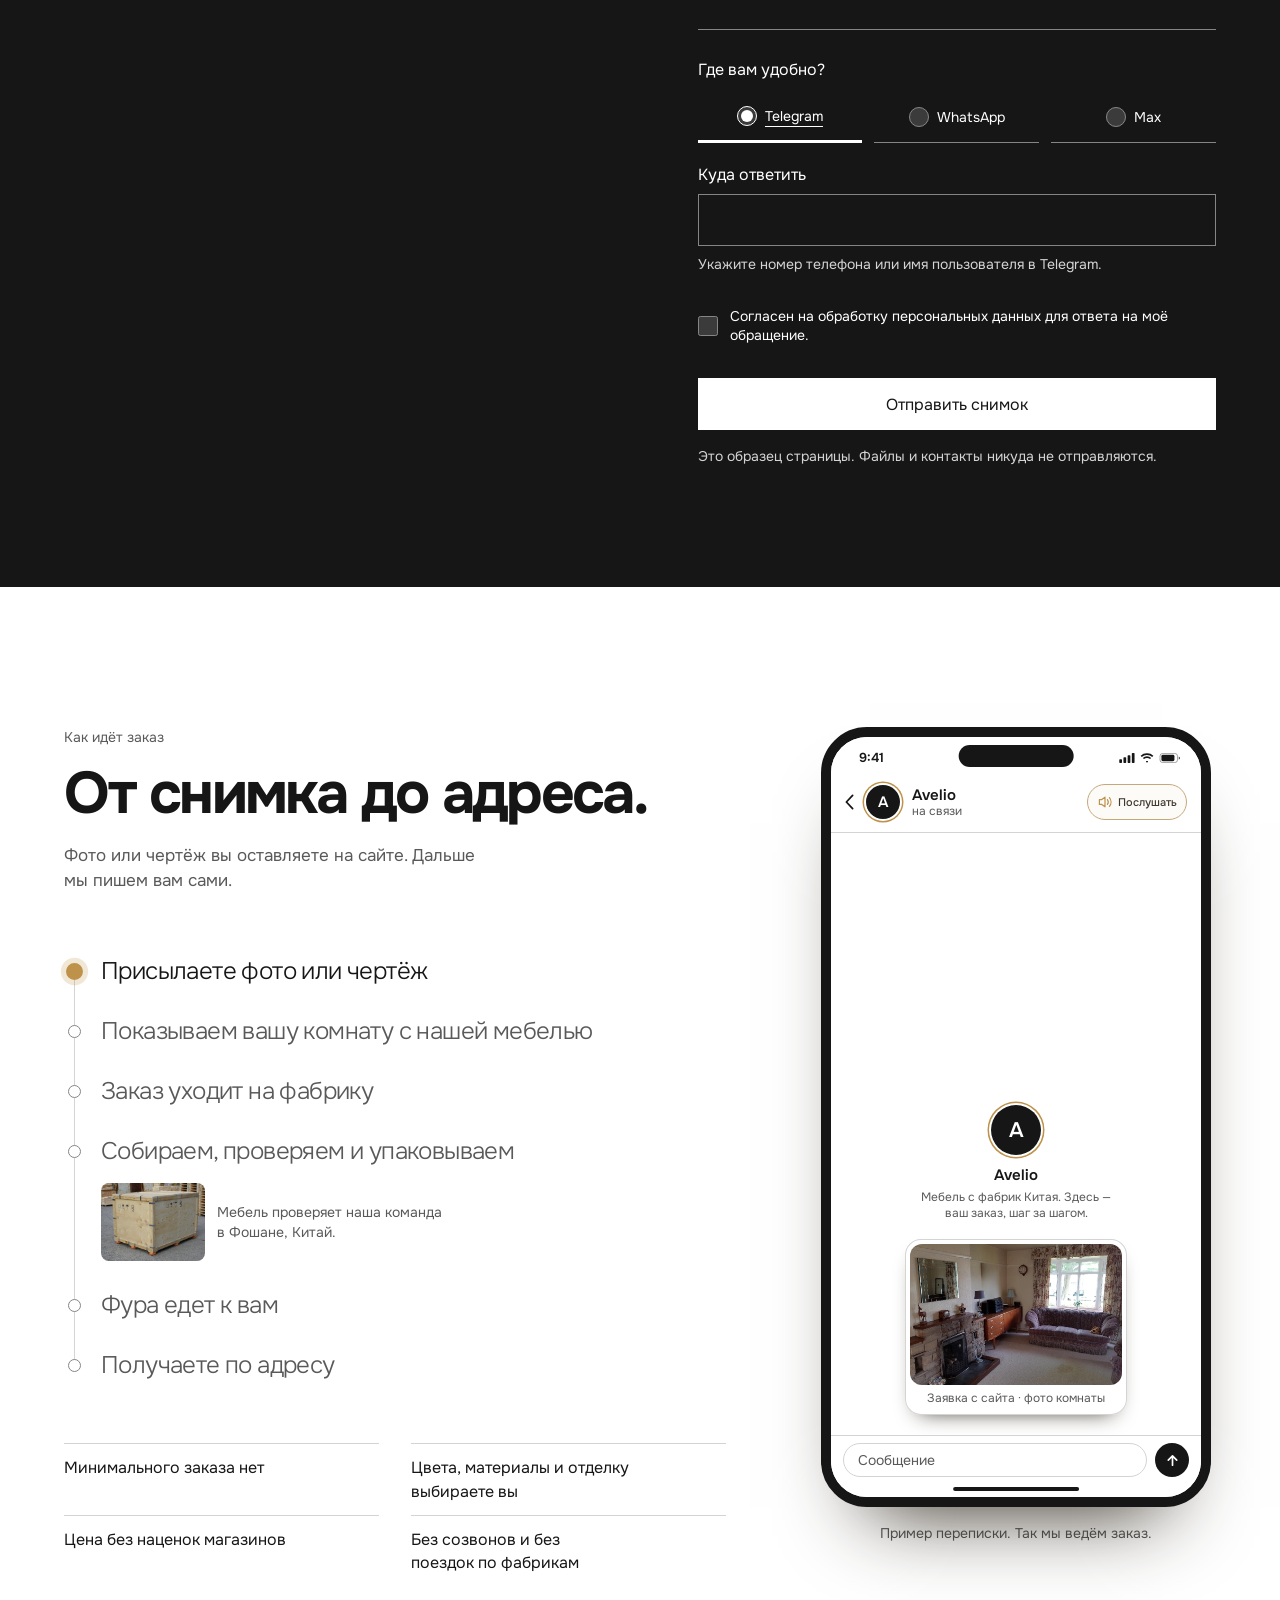
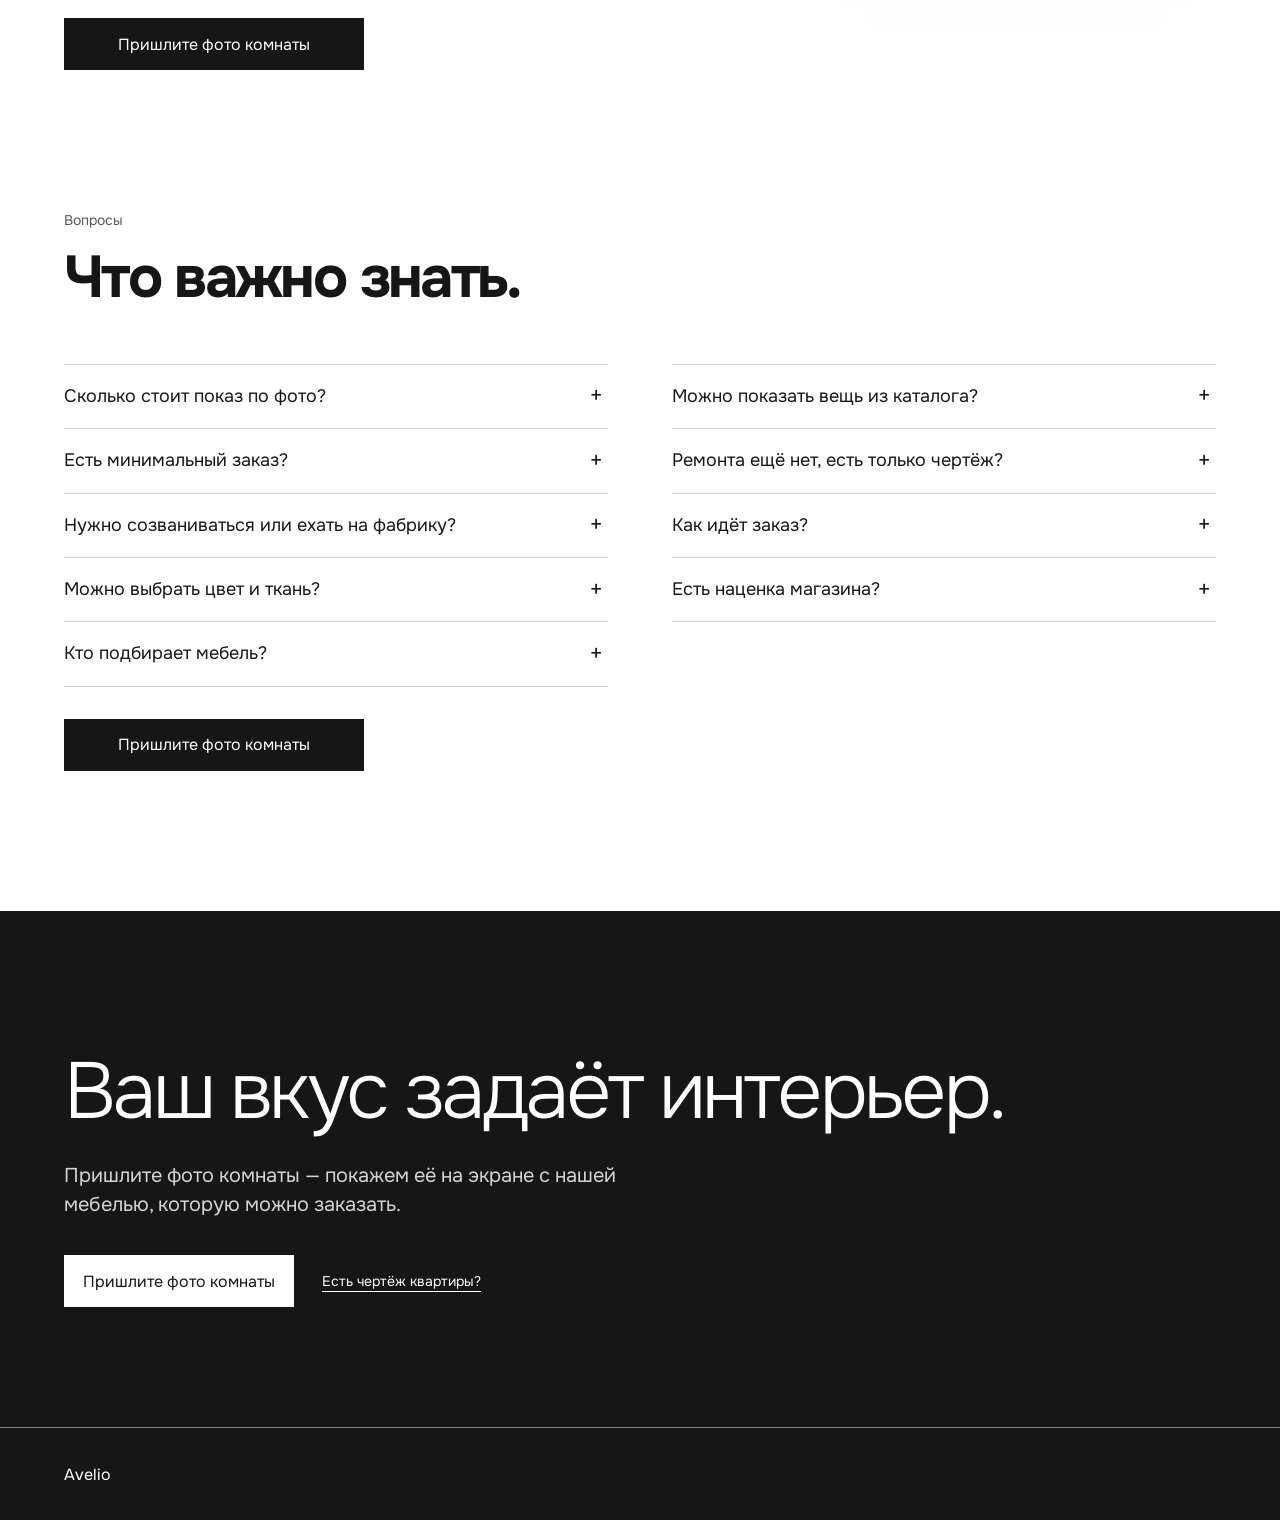
==== commit 4196e0b4: "Avelio — «Как идёт заказ»: у шага сборки фото обрешётки и строка о проверке в Фошане; телефон перепи" ====
--- a/index.html
+++ b/index.html
@@ -1362,6 +1362,109 @@
     .f-order .o-typing i,
     .f-order .o-voice-toggle .o-equalizer i { animation: none; }
     .f-order[data-voice="loading"] .o-equalizer { display: none; }
+  }
+
+  /* Фаза 35, Task 3 (вид ChatGPT): проверка в Китае у шага 4, короткий телефон до 599 px. */
+  /* Проверка в Китае: постоянная заметка под четвёртой остановкой.
+     Кнопка остаётся единственной в li; её геометрия не меняется.
+     Отступ совмещает заметку с текстом остановки, справа от линии пути. */
+  .f-order .o-china {
+    display: grid;
+    grid-template-columns: 104px minmax(0, 1fr);
+    align-items: center;
+    gap: 12px;
+    max-width: 440px;
+    margin: 2px 0 14px 37px;
+  }
+
+  /* Размер места под фото известен до загрузки.
+     Пропорции исходника сохранены, обрезки и новых теней нет. */
+  .f-order .o-china img {
+    display: block;
+    width: 104px;
+    height: 78px;
+    aspect-ratio: 4 / 3;
+    border-radius: 8px;
+    background: var(--plate);
+  }
+
+  .f-order .o-china p {
+    min-width: 0;
+    margin: 0;
+    color: var(--muted);
+    font-size: 14px;
+    font-weight: 400;
+    line-height: 20px;
+    text-wrap: pretty;
+  }
+
+  /* Только мобильный телефон: сохраняем ширину и размер текста,
+     но заменяем вытянутый корпус компактным.
+     Телефон на планшете и компьютере остаётся без изменений. */
+  @media (max-width: 599px) {
+    .f-order .o-phone {
+      box-sizing: border-box;
+      width: min(100%, 360px);
+      height: 464px;
+      aspect-ratio: auto;
+    }
+
+    /* Шапка занимает 80 px вместо 96 px.
+       Кнопка озвучки сохраняет область нажатия 100 × 40 px. */
+    .f-order .o-status {
+      box-sizing: border-box;
+      height: 30px;
+      padding-top: 2px;
+    }
+
+    .f-order .o-island {
+      top: 6px;
+      height: 18px;
+    }
+
+    .f-order .o-bar {
+      box-sizing: border-box;
+      top: 30px;
+      height: 50px;
+    }
+
+    /* Лента остаётся абсолютной и прижатой к низу.
+       Доступно 320 px: пузырь высотой 275 px, нижний отступ
+       и край предыдущего сообщения. Затухание сокращено до 12 px. */
+    .f-order .o-feed {
+      top: 80px;
+      bottom: 44px;
+      -webkit-mask-image: linear-gradient(var(--clear), var(--ink) 12px);
+      mask-image: linear-gradient(var(--clear), var(--ink) 12px);
+    }
+
+    /* Компактная декоративная строка ввода без изменения вложенности. */
+    .f-order .o-input {
+      box-sizing: border-box;
+      height: 44px;
+      padding: 4px 12px 10px;
+    }
+
+    .f-order .o-field {
+      box-sizing: border-box;
+      height: 28px;
+    }
+
+    .f-order .o-send {
+      width: 28px;
+      height: 28px;
+    }
+
+    .f-order .o-input::after {
+      bottom: 3px;
+      height: 3px;
+    }
+
+    /* При однострочной подписи фигура занимает 500 px:
+       корпус 464 px + существующий зазор 16 px + подпись 20 px. */
+    .f-order .o-figure figcaption {
+      line-height: 20px;
+    }
   }
 </style>
 <style id="examples-ac-css">
@@ -3301,10 +3404,10 @@
             <audio class="o-voice" preload="none" hidden></audio>
             <div class="o-feed" aria-hidden="true">
               <div class="o-track">
-                <div class="o-intro"><b class="o-avatar">A</b><strong>Avelio</strong><span>Мебель с&nbsp;китайских фабрик появляется прямо в&nbsp;вашей комнате.</span></div>
+                <div class="o-intro"><b class="o-avatar">A</b><strong>Avelio</strong><span>Мебель с&nbsp;фабрик Китая. Здесь&nbsp;— ваш заказ, шаг за&nbsp;шагом.</span></div>
                 <div class="o-note" data-stage="0" data-wait="1200" hidden><img data-src="example/room.jpg" alt="" width="1600" height="1067"><span>Заявка с&nbsp;сайта · фото комнаты</span></div>
                 <div class="o-msg" data-stage="0" data-wait="1600" hidden><p>Здравствуйте! Это Avelio. Получили фото вашей комнаты.</p></div>
-                <div class="o-msg" data-stage="0" data-wait="1800" hidden><p>Подготовим дизайн-план с&nbsp;нашей мебелью и&nbsp;пришлём сюда.</p></div>
+                <div class="o-msg" data-stage="0" data-wait="1800" hidden><p>Покажем, как наша мебель будет смотреться у&nbsp;вас.</p></div>
                 <div class="o-typing" data-stage="1" data-wait="900" data-transient hidden><i></i><i></i><i></i></div>
                 <div class="o-msg o-photo" data-stage="1" data-wait="2400" hidden><img data-src="example/a.jpg" alt="" width="1600" height="1067"><p>Вот ваша комната с&nbsp;нашей мебелью.</p></div>
                 <div class="o-msg o-mine" data-stage="1" data-wait="1300" hidden><p>Нравится. Оформляем!</p></div>
@@ -3544,7 +3647,13 @@
           <li><button class="o-stop" type="button" aria-current="step">Присылаете фото или&nbsp;чертёж</button></li>
           <li><button class="o-stop" type="button">Показываем вашу комнату с&nbsp;нашей мебелью</button></li>
           <li><button class="o-stop" type="button">Заказ уходит на&nbsp;фабрику</button></li>
-          <li><button class="o-stop" type="button">Собираем, проверяем и&nbsp;упаковываем</button></li>
+          <li>
+            <button class="o-stop" type="button">Собираем, проверяем и&nbsp;упаковываем</button>
+            <div class="o-china">
+              <img data-defer-src="order/crate.jpg" alt="Деревянная обрешётка на&nbsp;складе в&nbsp;Китае" width="640" height="480" loading="lazy" decoding="async">
+              <p>Мебель проверяет наша команда в&nbsp;Фошане, Китай.</p>
+            </div>
+          </li>
           <li><button class="o-stop" type="button">Фура едет к&nbsp;вам</button></li>
           <li><button class="o-stop" type="button">Получаете по&nbsp;адресу</button></li>
         </ol>
@@ -4338,7 +4447,7 @@
   const soft = "cubic-bezier(0.16, 1, 0.3, 1)";
   const carry = "cubic-bezier(0.65, 0, 0.35, 1)";
   const accelerate = "cubic-bezier(0.42, 0, 1, 1)";
-  const texts = ["на связи", "дизайн-план", "заказ в работе", "сборка и упаковка", "в пути", "по вашему адресу"];
+  const texts = ["на\u00a0связи", "ваша комната", "заказ в\u00a0работе", "сборка и упаковка", "в\u00a0пути", "по\u00a0вашему адресу"];
   const stages = items.map((item) => Number(item.dataset.stage));
   const waits = items.map((item) => Number(item.dataset.wait));
   const ends = stops.map((_, stage) => stages.lastIndexOf(stage));
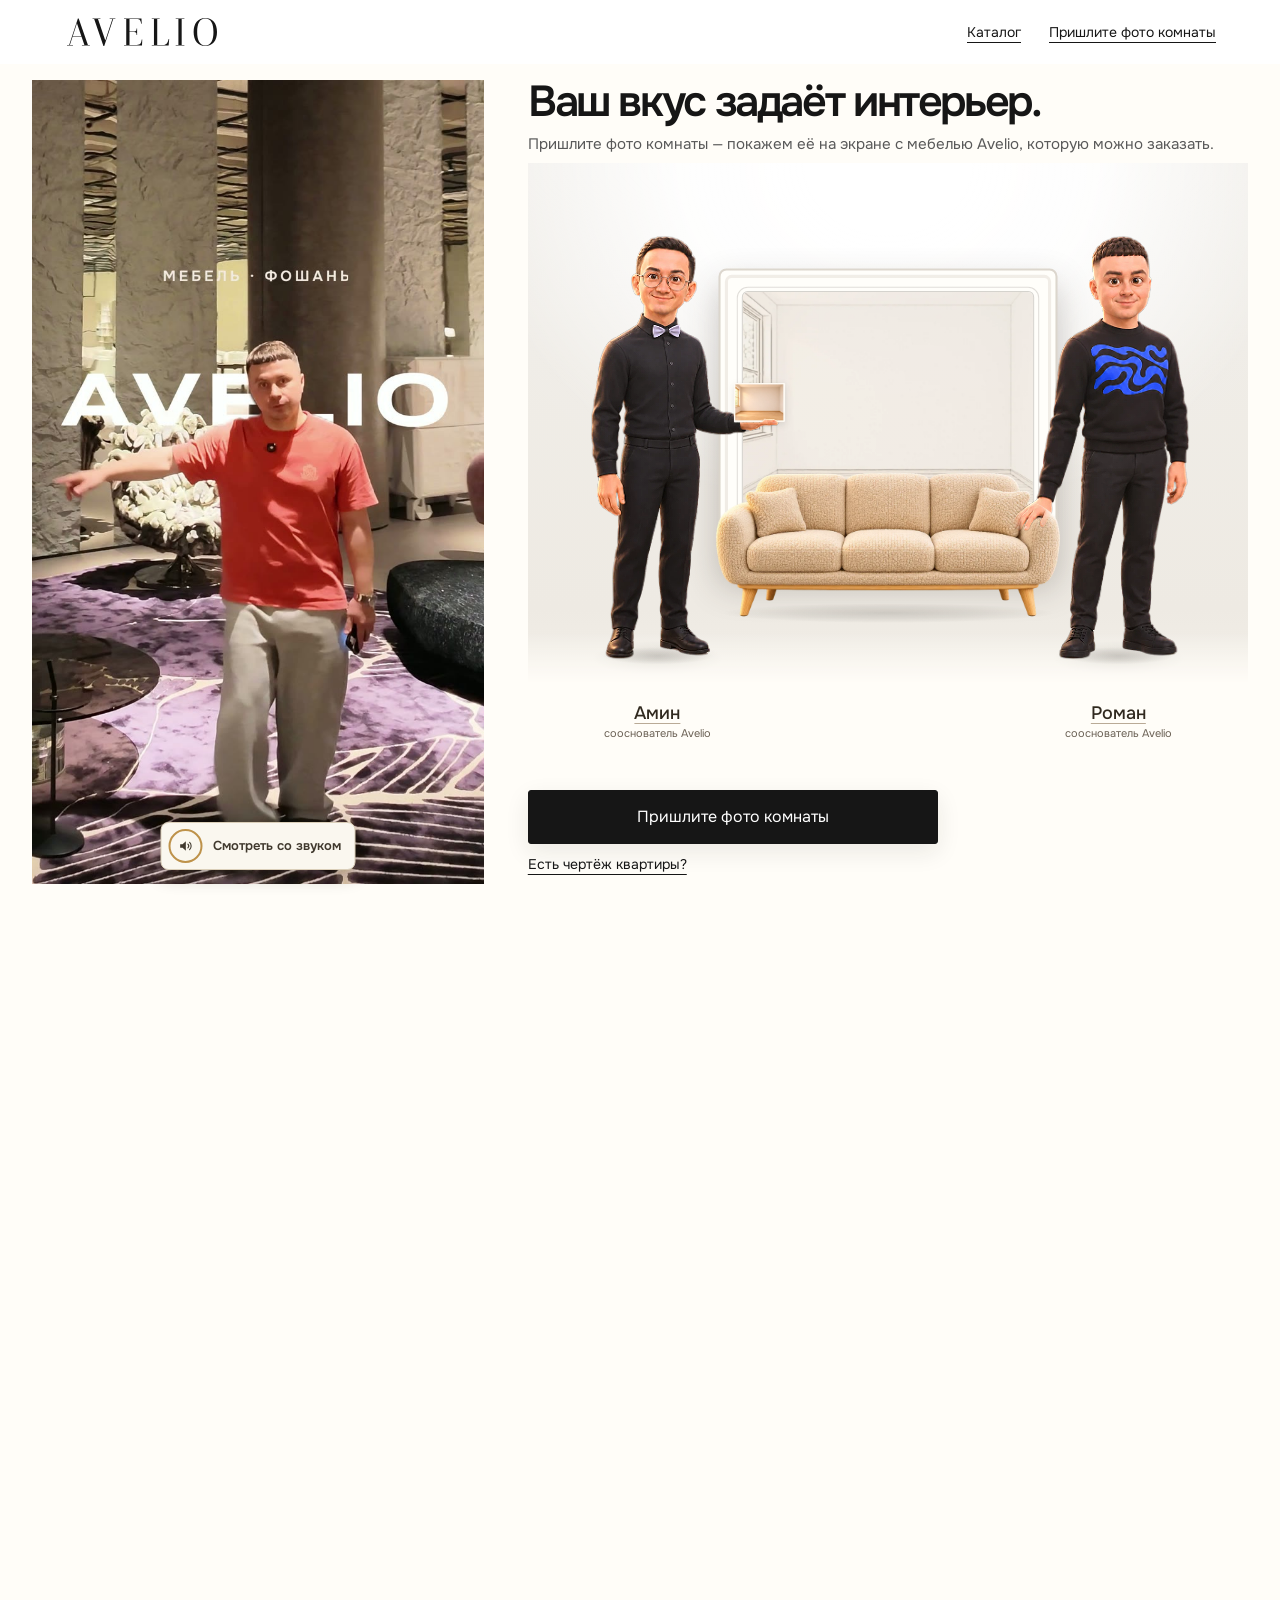
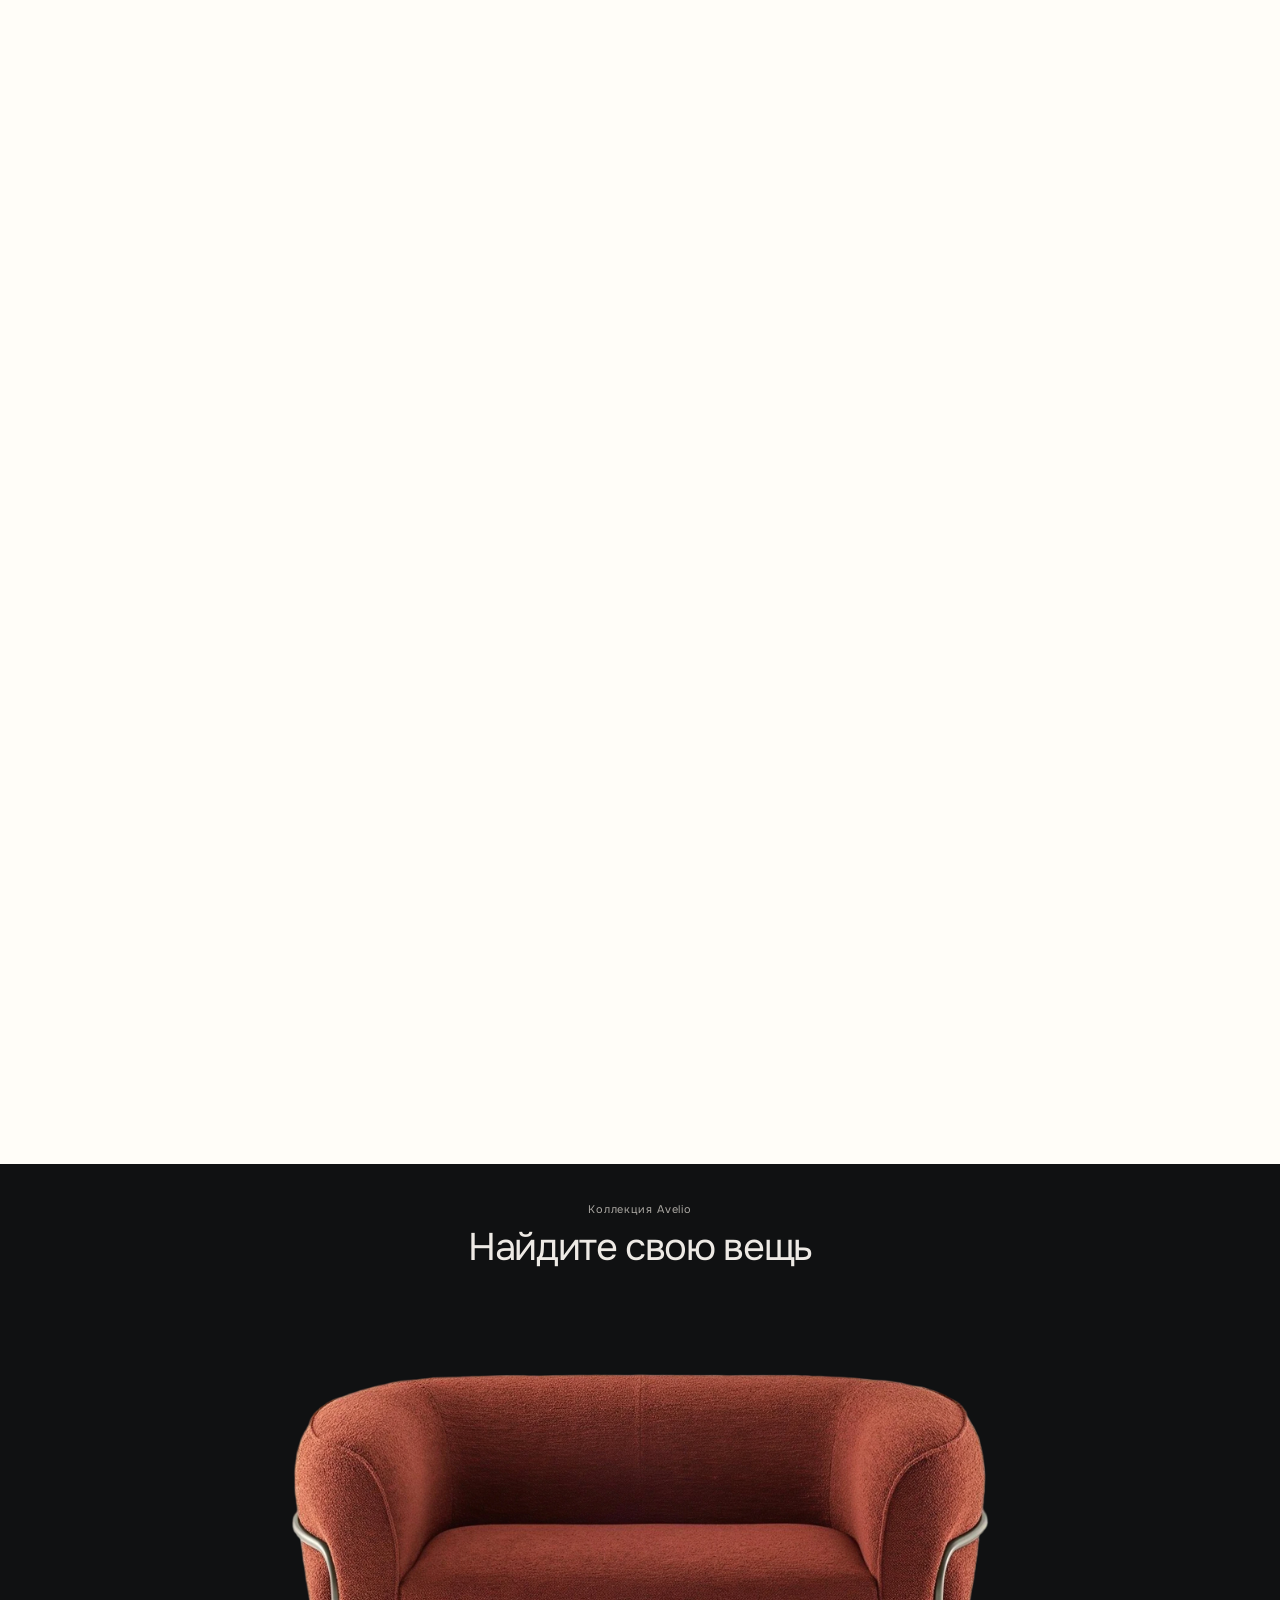
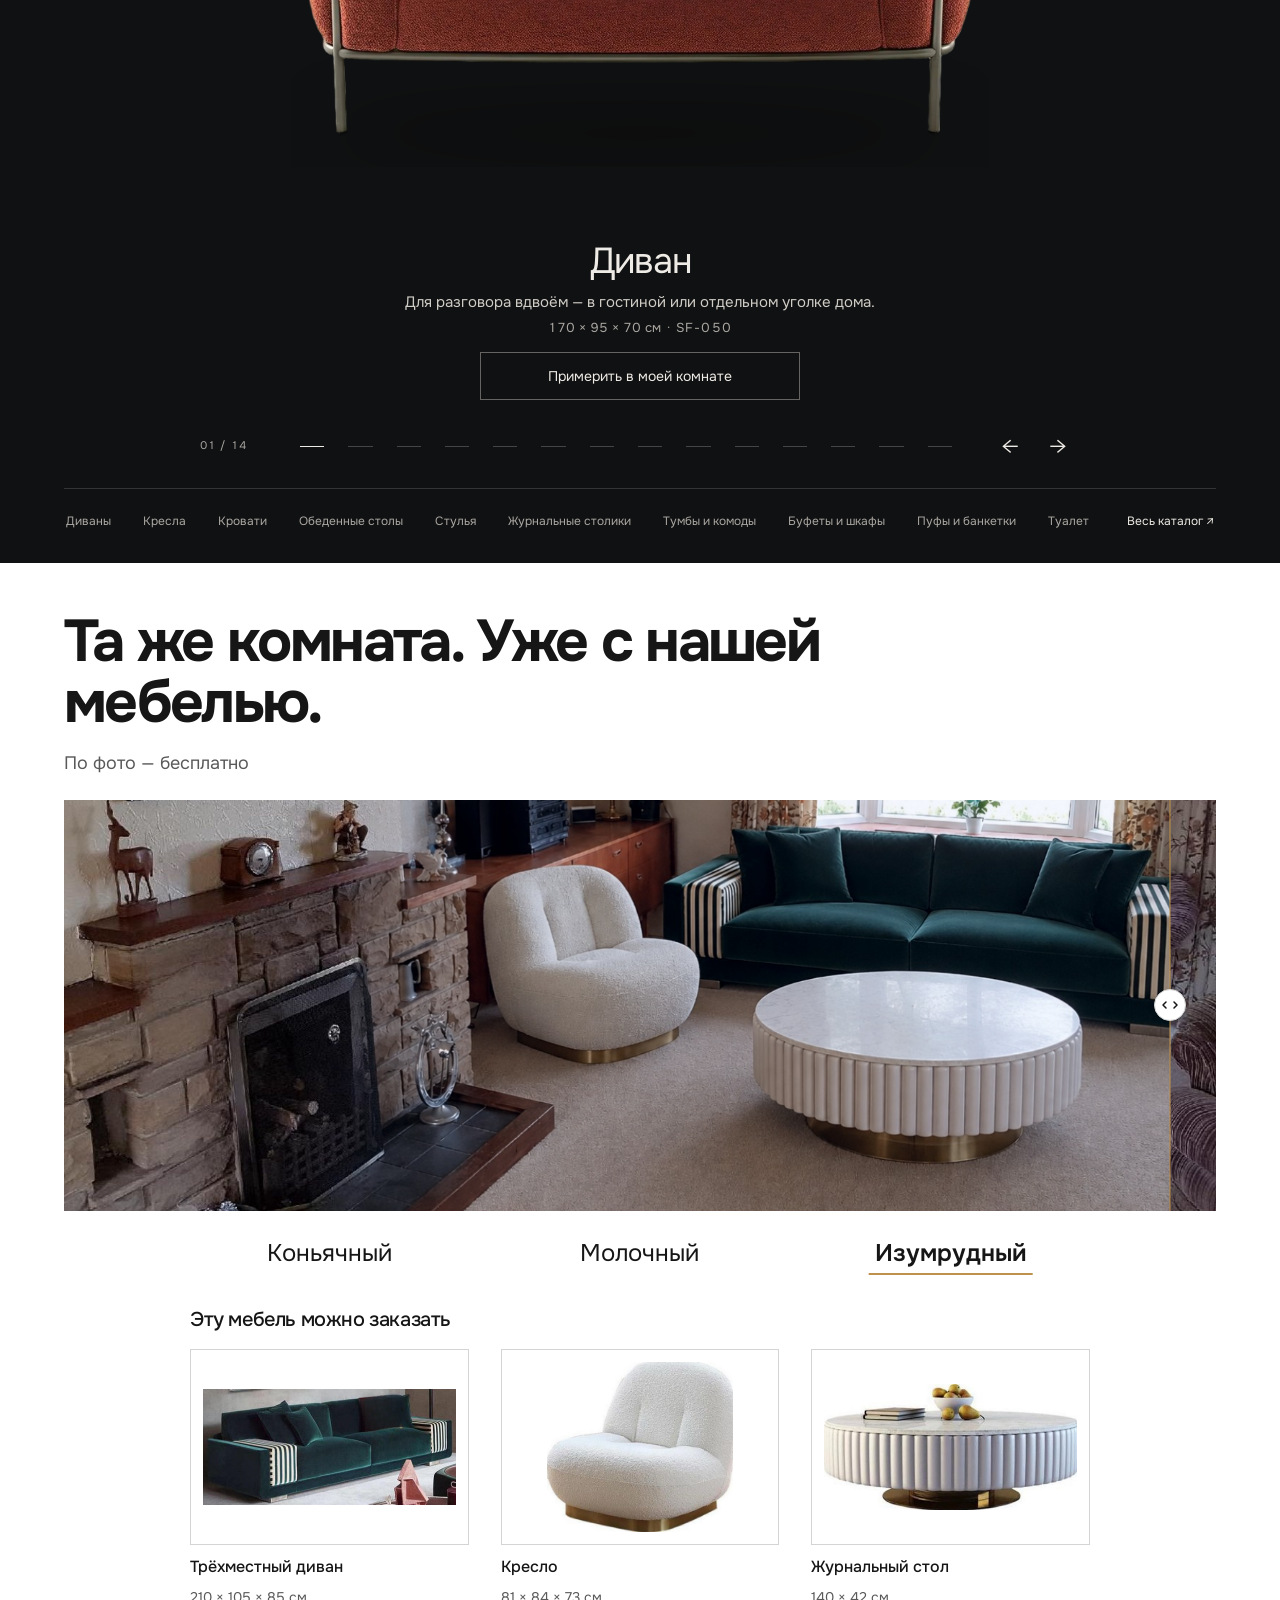
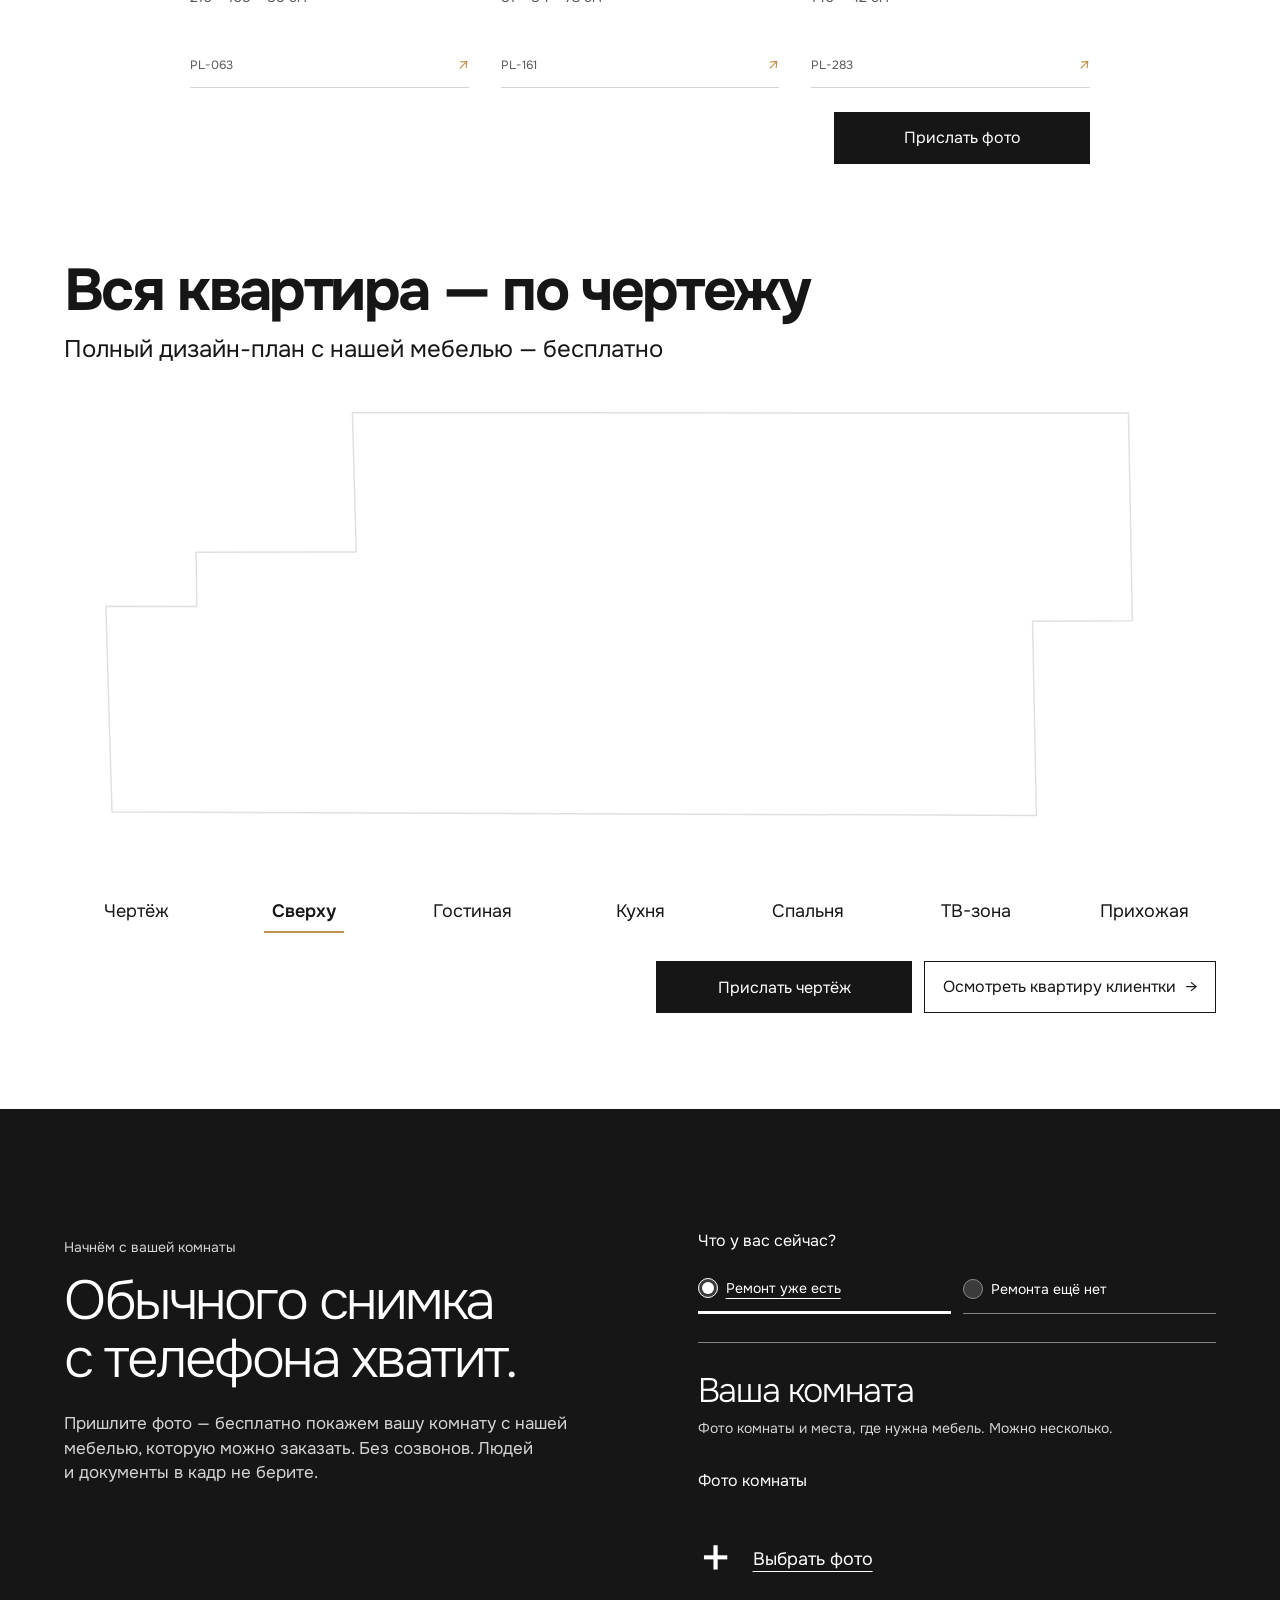
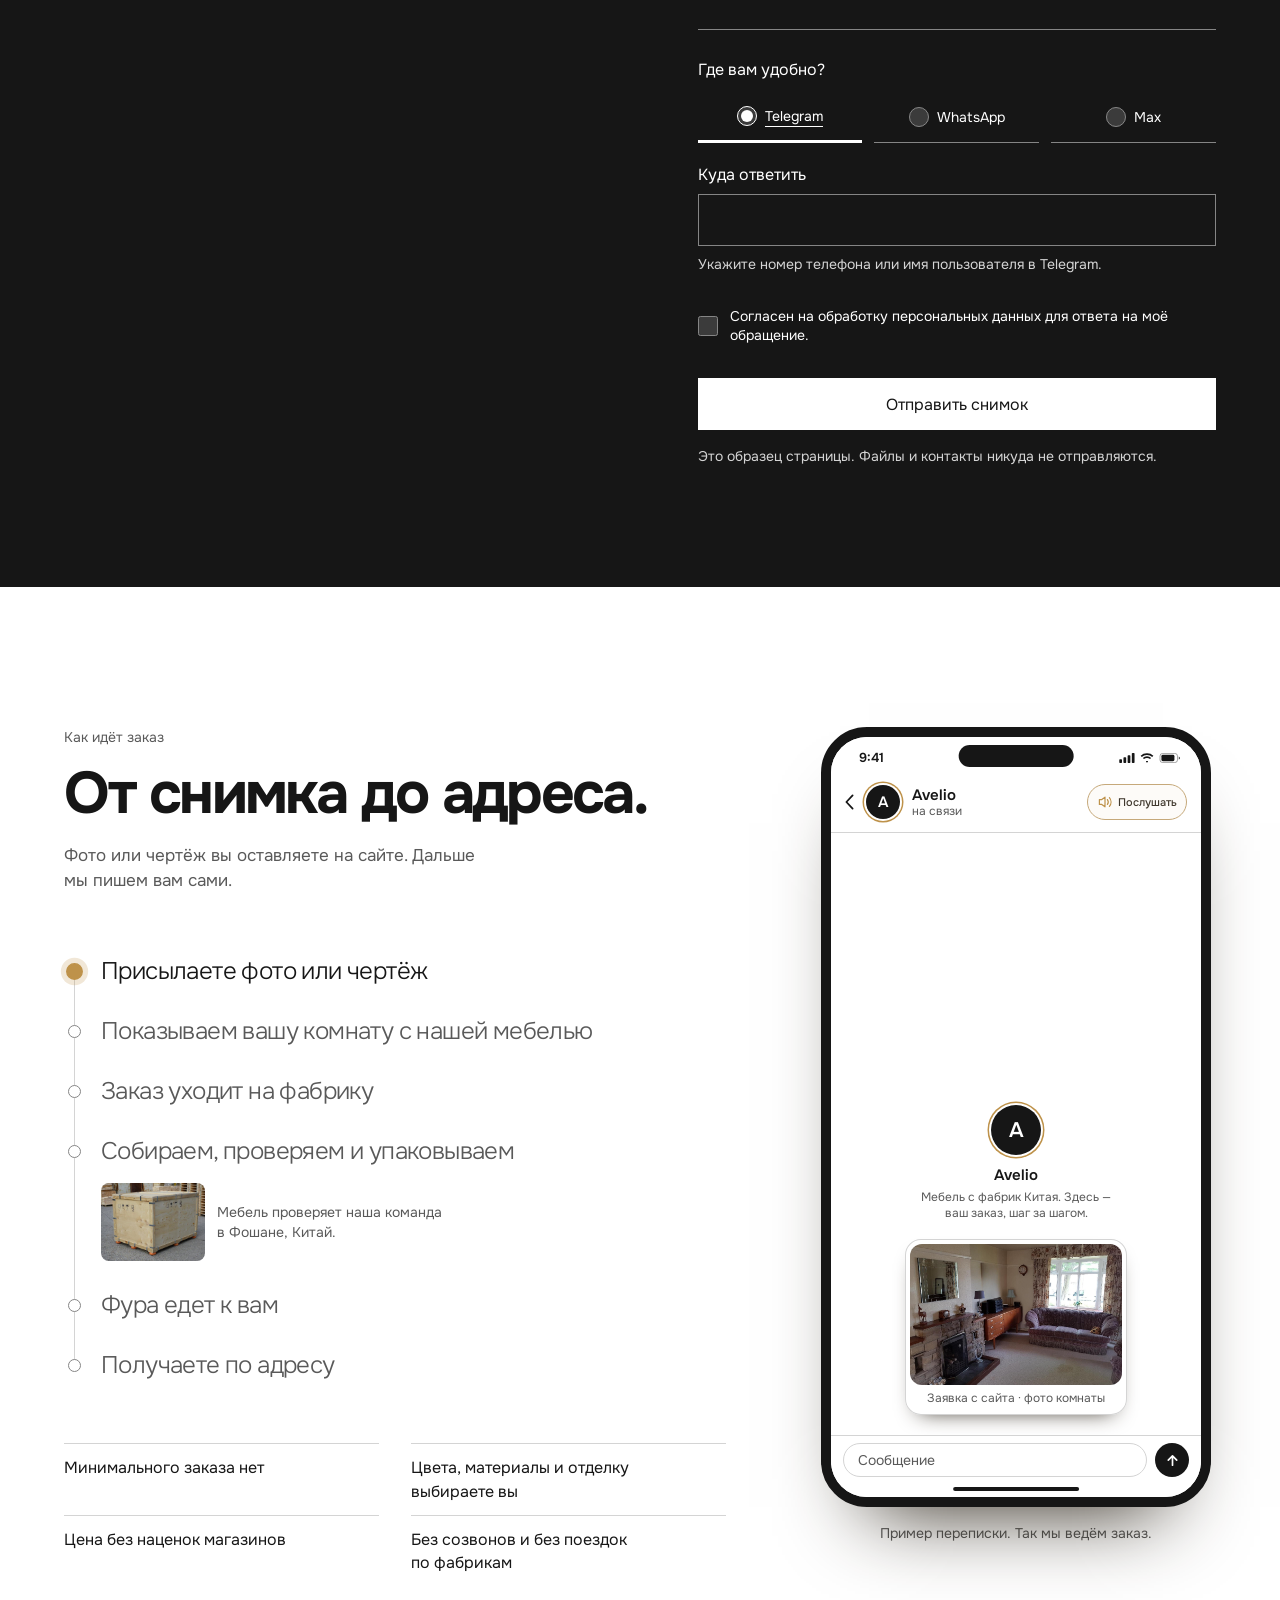
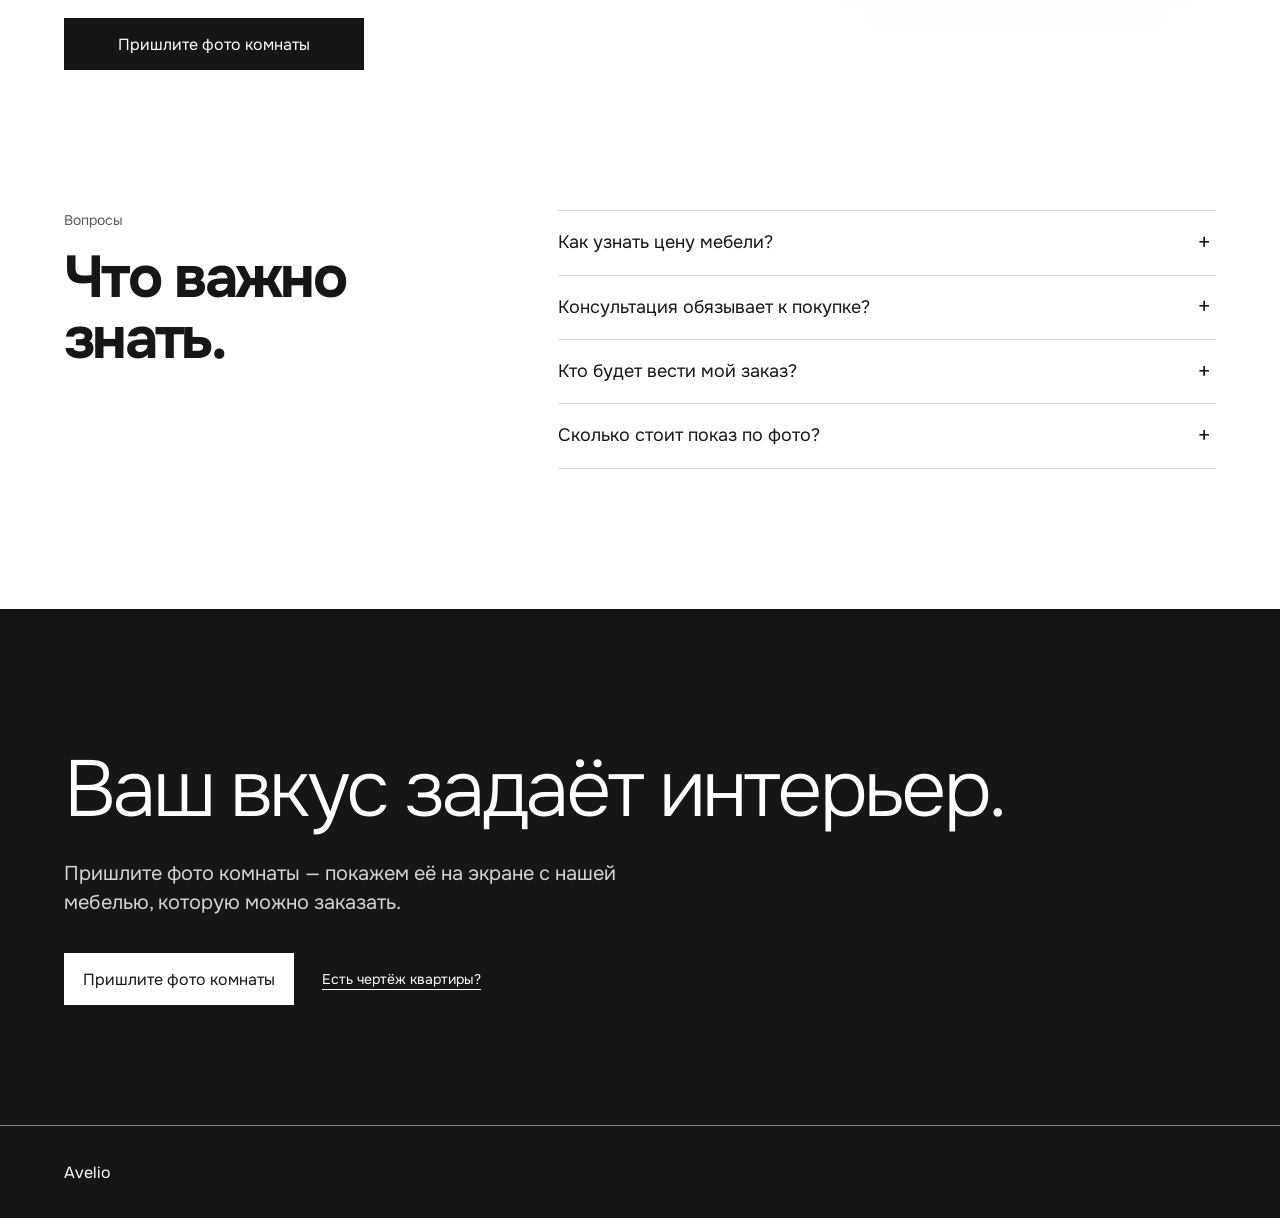
==== commit b5b72799: "Avelio — вопросы и кнопки: 4 вопроса без своей кнопки, «Цвета, материалы и отделку выбираете вы» тол" ====
--- a/index.html
+++ b/index.html
@@ -437,6 +437,7 @@
     font-size: 18px;
   }
   #send { scroll-margin-top: 16px; }
+  #send-form { scroll-margin-top: 16px; }
   #send-form { min-width: 0; }
   fieldset { min-width: 0; margin: 0; padding: 0; border: 0; }
   legend { padding: 0; margin-bottom: 12px; font-size: 16px; font-weight: 400; }
@@ -972,6 +973,25 @@
   @media (min-width: 1280px) {
     .f-head { display: flex; align-items: flex-start; gap: 64px; }
     .f-head .f-eyebrow { min-width: 180px; margin-bottom: 0; padding-top: 10px; }
+  }
+
+  /* Вопросы (фаза 35, Task 4): 4 вопроса одной колонкой; на компьютере заголовок слева, вопросы справа. */
+  .f-faq .f-two {
+    grid-template-columns: minmax(0, 1fr);
+  }
+
+  .f-faq .f-faq-list {
+    display: grid;
+    grid-template-columns: minmax(0, 1fr);
+    column-gap: 0;
+    align-items: start;
+  }
+
+  @media (min-width: 1000px) {
+    .f-faq .f-two {
+      grid-template-columns: minmax(0, 1fr) minmax(0, 1.5fr);
+      align-items: start;
+    }
   }
 
   @media (prefers-reduced-motion: reduce) {
@@ -3660,8 +3680,8 @@
         <ul class="f-terms o-terms">
           <li>Минимального заказа нет</li>
           <li>Цвета, материалы и&nbsp;отделку выбираете вы</li>
-          <li>Цена без наценок магазинов</li>
-          <li>Без созвонов и&nbsp;без поездок по&nbsp;фабрикам</li>
+          <li>Цена без&nbsp;наценок магазинов</li>
+          <li>Без&nbsp;созвонов и&nbsp;без&nbsp;поездок по&nbsp;фабрикам</li>
         </ul>
         <a class="button f-cta f-button o-cta" href="#send" data-upload-kind="photo">Пришлите фото комнаты</a>
       </div>
@@ -3674,50 +3694,27 @@
           <h2 id="f-faq-title">Что важно знать.</h2>
         </div>
         <div>
-          <!-- На компьютере вопросы в две колонки, на телефоне одним списком. -->
+          <!-- На компьютере заголовок слева, вопросы одной колонкой справа. -->
           <div class="f-faq-list">
             <div class="f-faq-col">
               <details>
-                <summary>Сколько стоит показ по&nbsp;фото?</summary>
-                <p>Показ бесплатный. Пришлите фото комнаты&nbsp;— покажем её с&nbsp;нашей мебелью.</p>
+                <summary>Как узнать цену мебели?</summary>
+                <p>Пришлите код из&nbsp;каталога или&nbsp;скриншот — назовём цену.</p>
               </details>
               <details>
-                <summary>Есть минимальный заказ?</summary>
-                <p>Минимального заказа нет.</p>
+                <summary>Консультация обязывает к&nbsp;покупке?</summary>
+                <p>Нет, вы можете проконсультироваться без&nbsp;обязательств.</p>
               </details>
               <details>
-                <summary>Нужно созваниваться или ехать на&nbsp;фабрику?</summary>
-                <p>Без созвонов и&nbsp;без поездок по&nbsp;фабрикам.</p>
+                <summary>Кто будет вести мой заказ?</summary>
+                <p>С&nbsp;вами будет общаться личный менеджер.</p>
               </details>
               <details>
-                <summary>Можно выбрать цвет и&nbsp;ткань?</summary>
-                <p>Цвета, материалы и&nbsp;отделку выбираете вы.</p>
-              </details>
-              <details>
-                <summary>Кто подбирает мебель?</summary>
-                <p>Мы сами подберём под ваш интерьер мебель.</p>
-              </details>
-            </div>
-            <div class="f-faq-col">
-              <details>
-                <summary>Можно показать вещь из&nbsp;каталога?</summary>
-                <p>Да. Нажмите «Примерить в&nbsp;моей комнате» у&nbsp;вещи и&nbsp;пришлите фото комнаты.</p>
-              </details>
-              <details>
-                <summary>Ремонта ещё нет, есть только чертёж?</summary>
-                <p>По&nbsp;чертежу бесплатно делаем полный <span class="nowrap">дизайн-план</span> всей квартиры с&nbsp;нашей мебелью.</p>
-              </details>
-              <details>
-                <summary>Как идёт заказ?</summary>
-                <p>Собираем заказ вместе, проверяем в&nbsp;Китае, отправляем вам.</p>
-              </details>
-              <details>
-                <summary>Есть наценка магазина?</summary>
-                <p>Нет, цена без наценок магазинов.</p>
+                <summary>Сколько стоит показ по&nbsp;фото?</summary>
+                <p>Вы можете бесплатно увидеть, как наша мебель выглядит в&nbsp;вашей комнате.</p>
               </details>
             </div>
           </div>
-          <a class="button f-cta f-button" href="#send" data-upload-kind="photo">Пришлите фото комнаты</a>
         </div>
       </div>
     </section>
@@ -3896,10 +3893,17 @@
   $("branch-photo").addEventListener("change", () => setBranch("photo"));
   $("branch-plan").addEventListener("change", () => setBranch("plan"));
 
+  // Кнопки заявки ведут к полю «Выбрать фото» (фаза 35, Task 4). Одна колонка (телефон, планшет): наверх окна —
+  // форма: строка выбранной вещи, «Что у вас сейчас?» и поле целиком. Две колонки: начало #send, поле и так в окне.
+  const formTwoCols = matchMedia("(min-width: 1000px)"); // та же граница, что у .send-layout в две колонки
+  function scrollToForm() {
+    (formTwoCols.matches ? $("send") : $("send-form")).scrollIntoView({ behavior: "auto", block: "start" });
+  }
+
   function goToSend(kind) {
     returnToForm();
     setBranch(kind);
-    $("send").scrollIntoView({ behavior: "auto", block: "start" });
+    scrollToForm();
   }
 
   document.querySelectorAll("[data-upload-kind]").forEach((link) => {
@@ -3993,7 +3997,7 @@
     $("form-error").hidden = true;
     $("choose-files-text").textContent = "Выбрать другие файлы";
     returnToForm();
-    $("send").scrollIntoView({ behavior: "auto", block: "start" });
+    scrollToForm();
   });
 
   document.querySelectorAll('input[name="messenger"]').forEach((input) => {
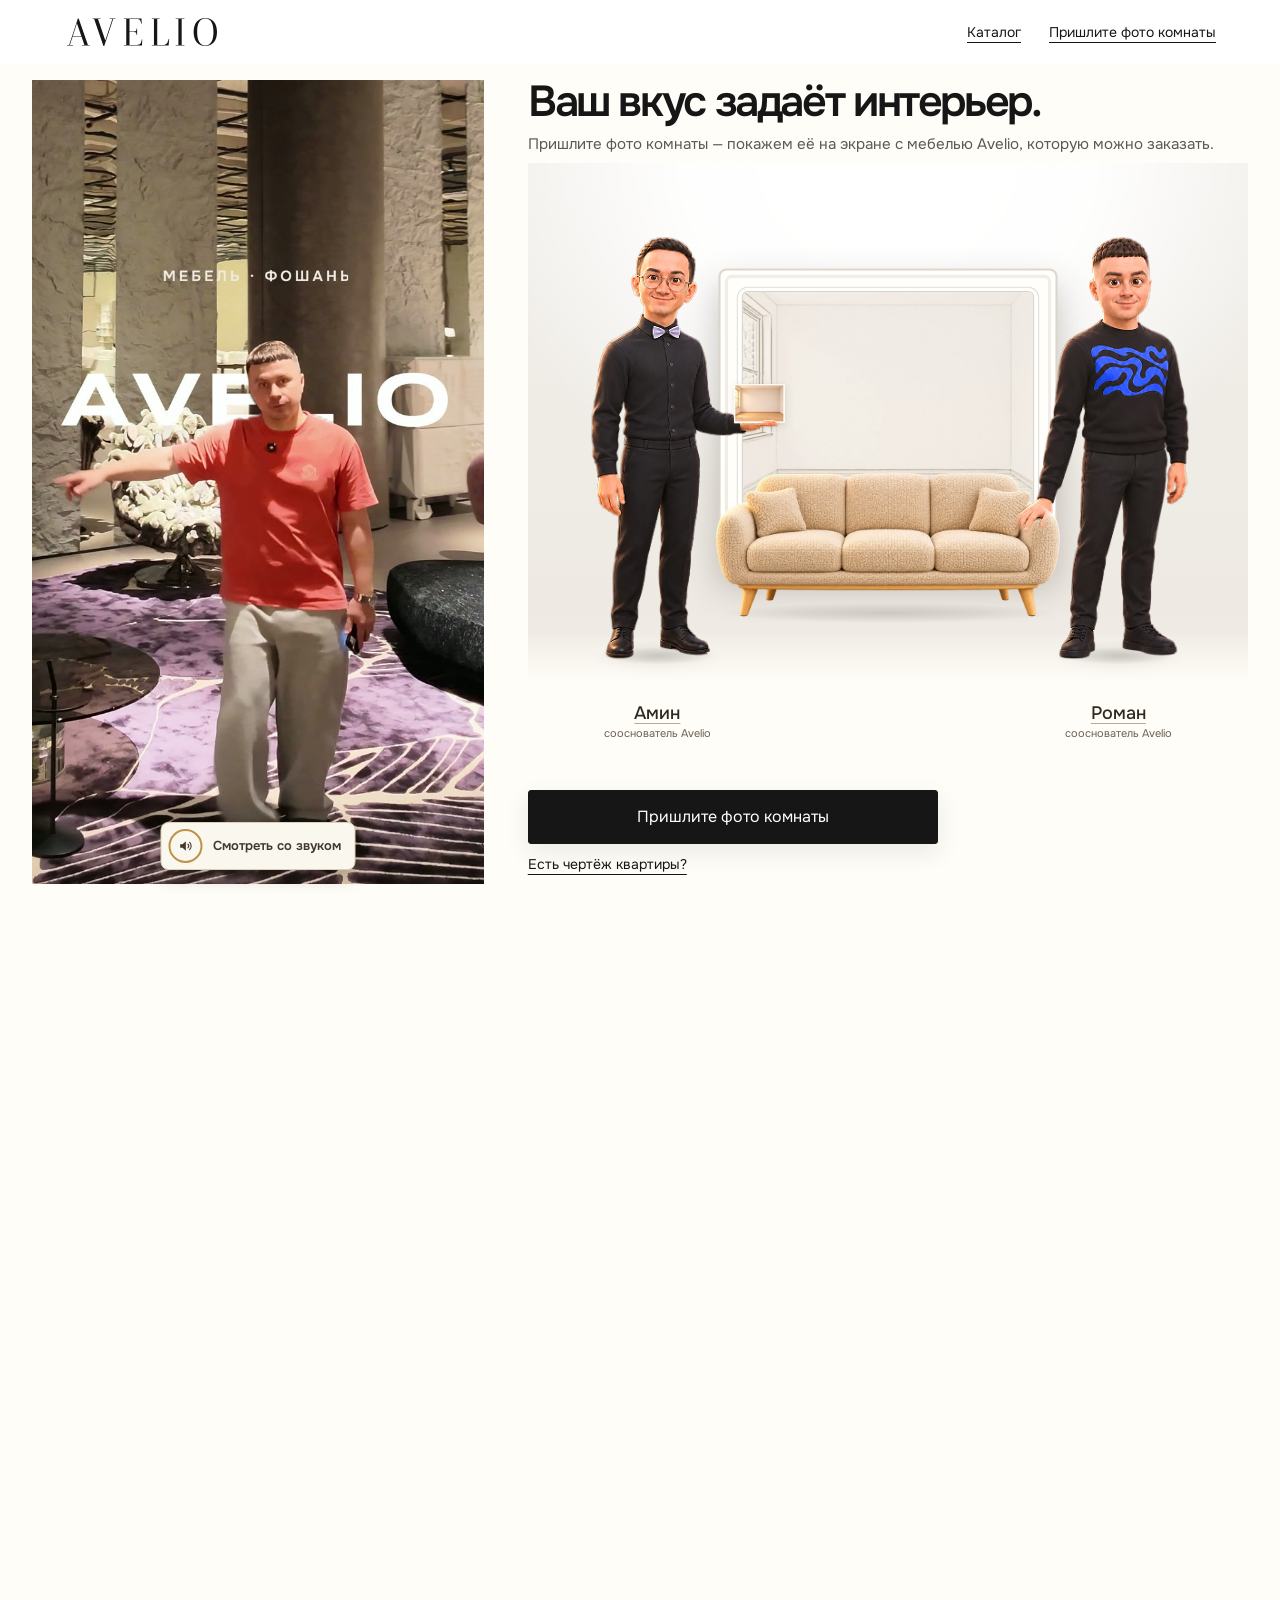
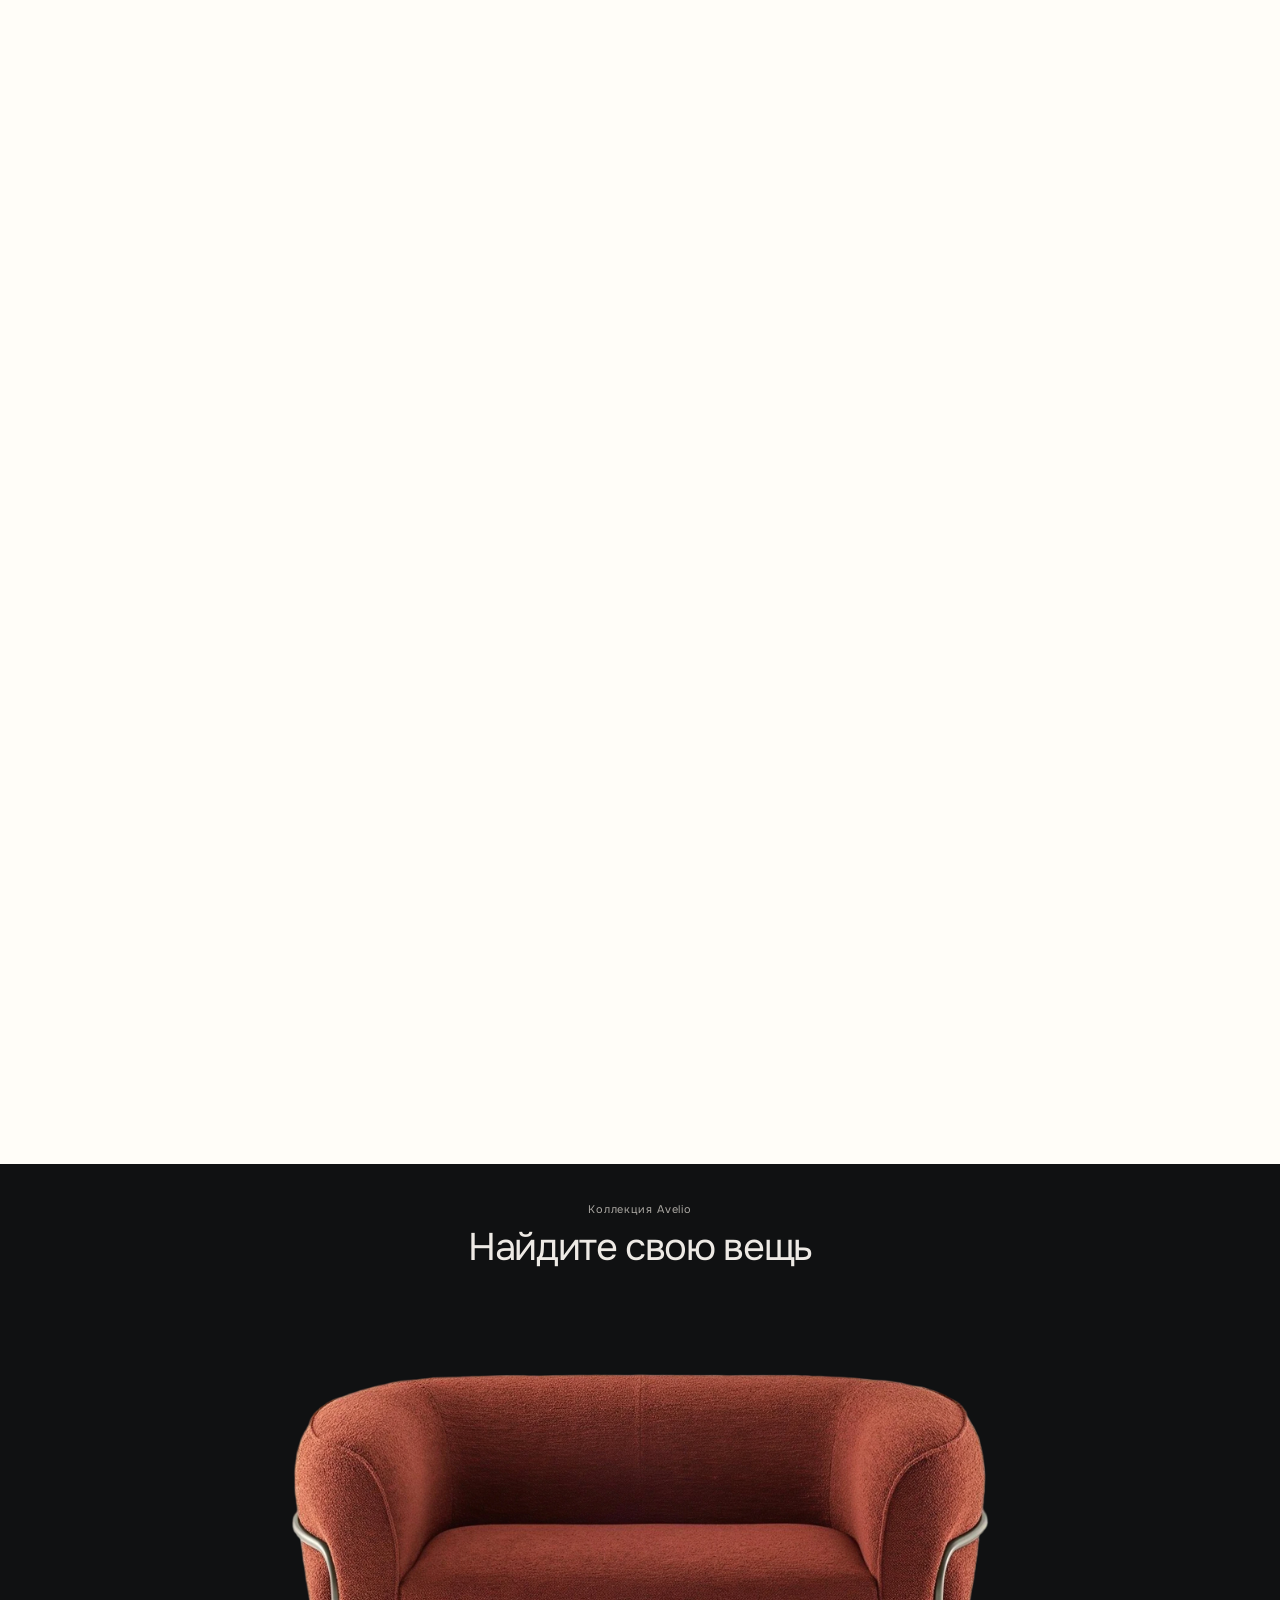
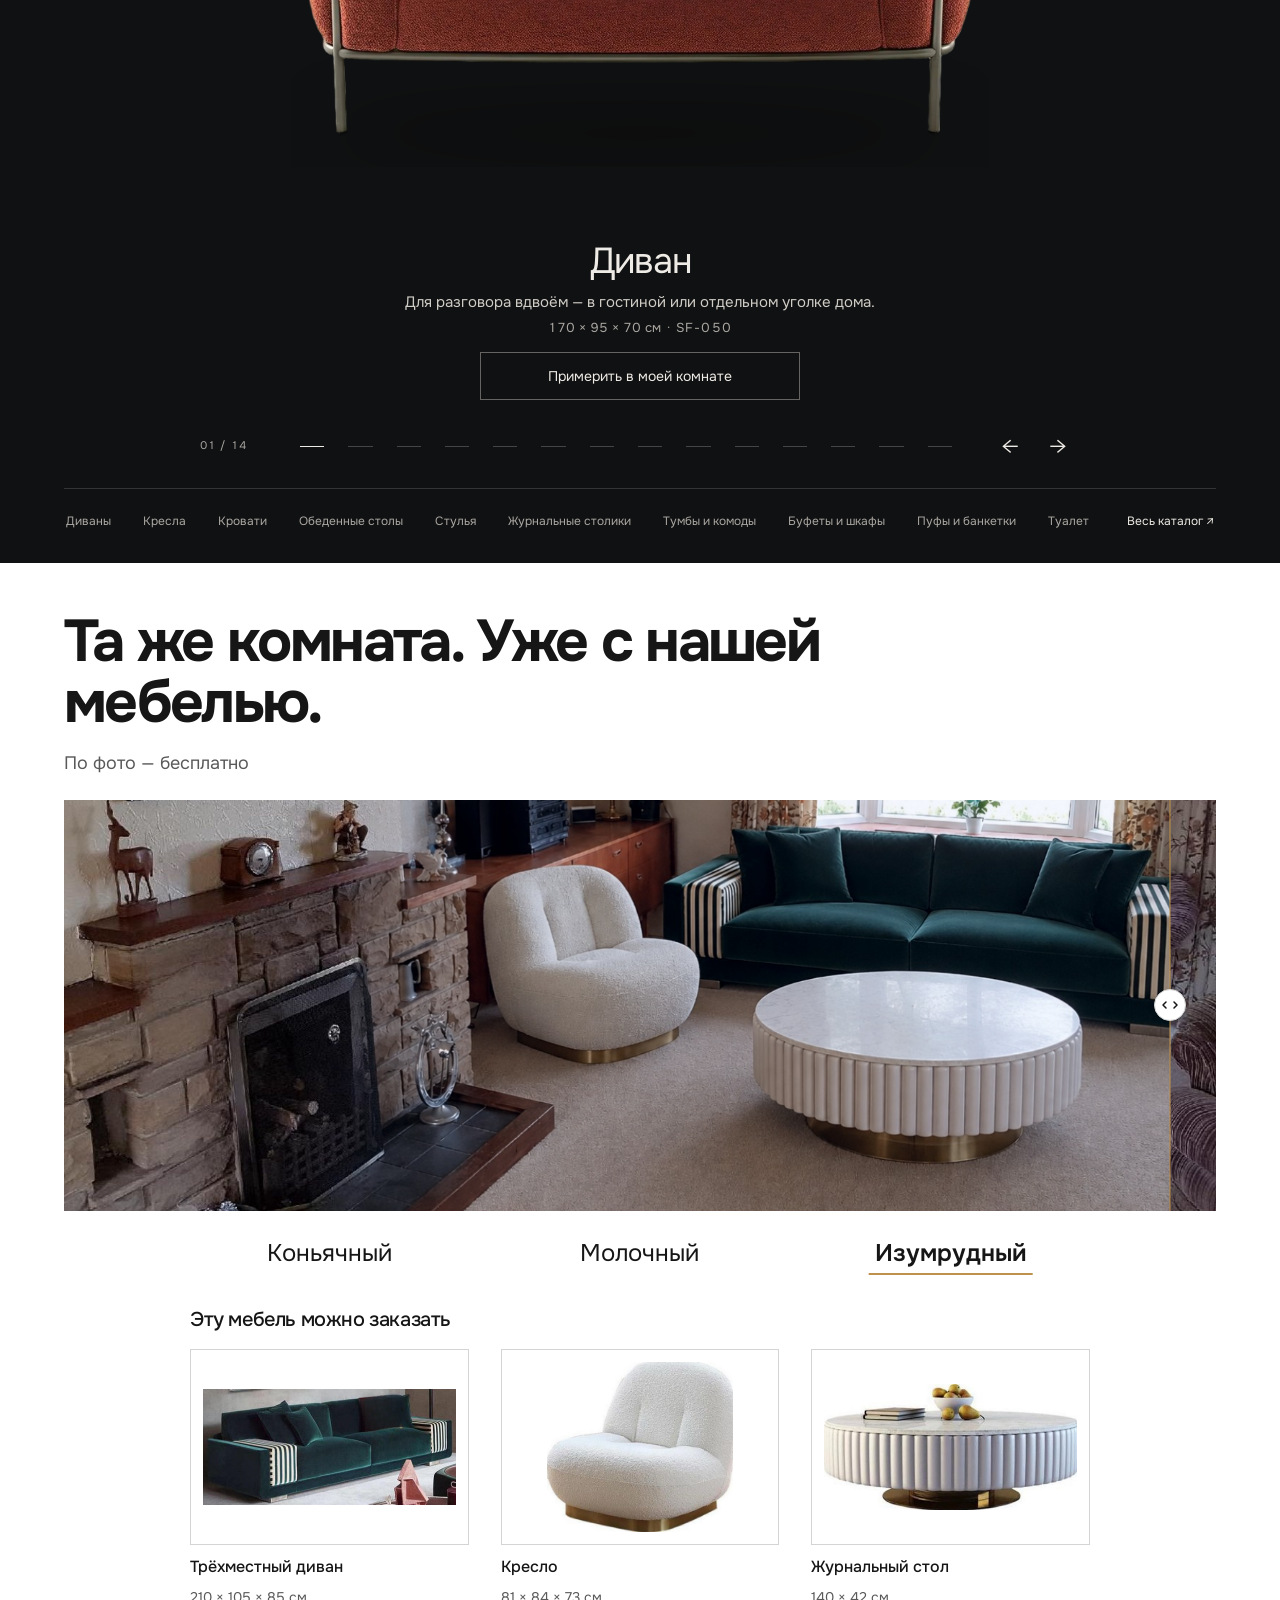
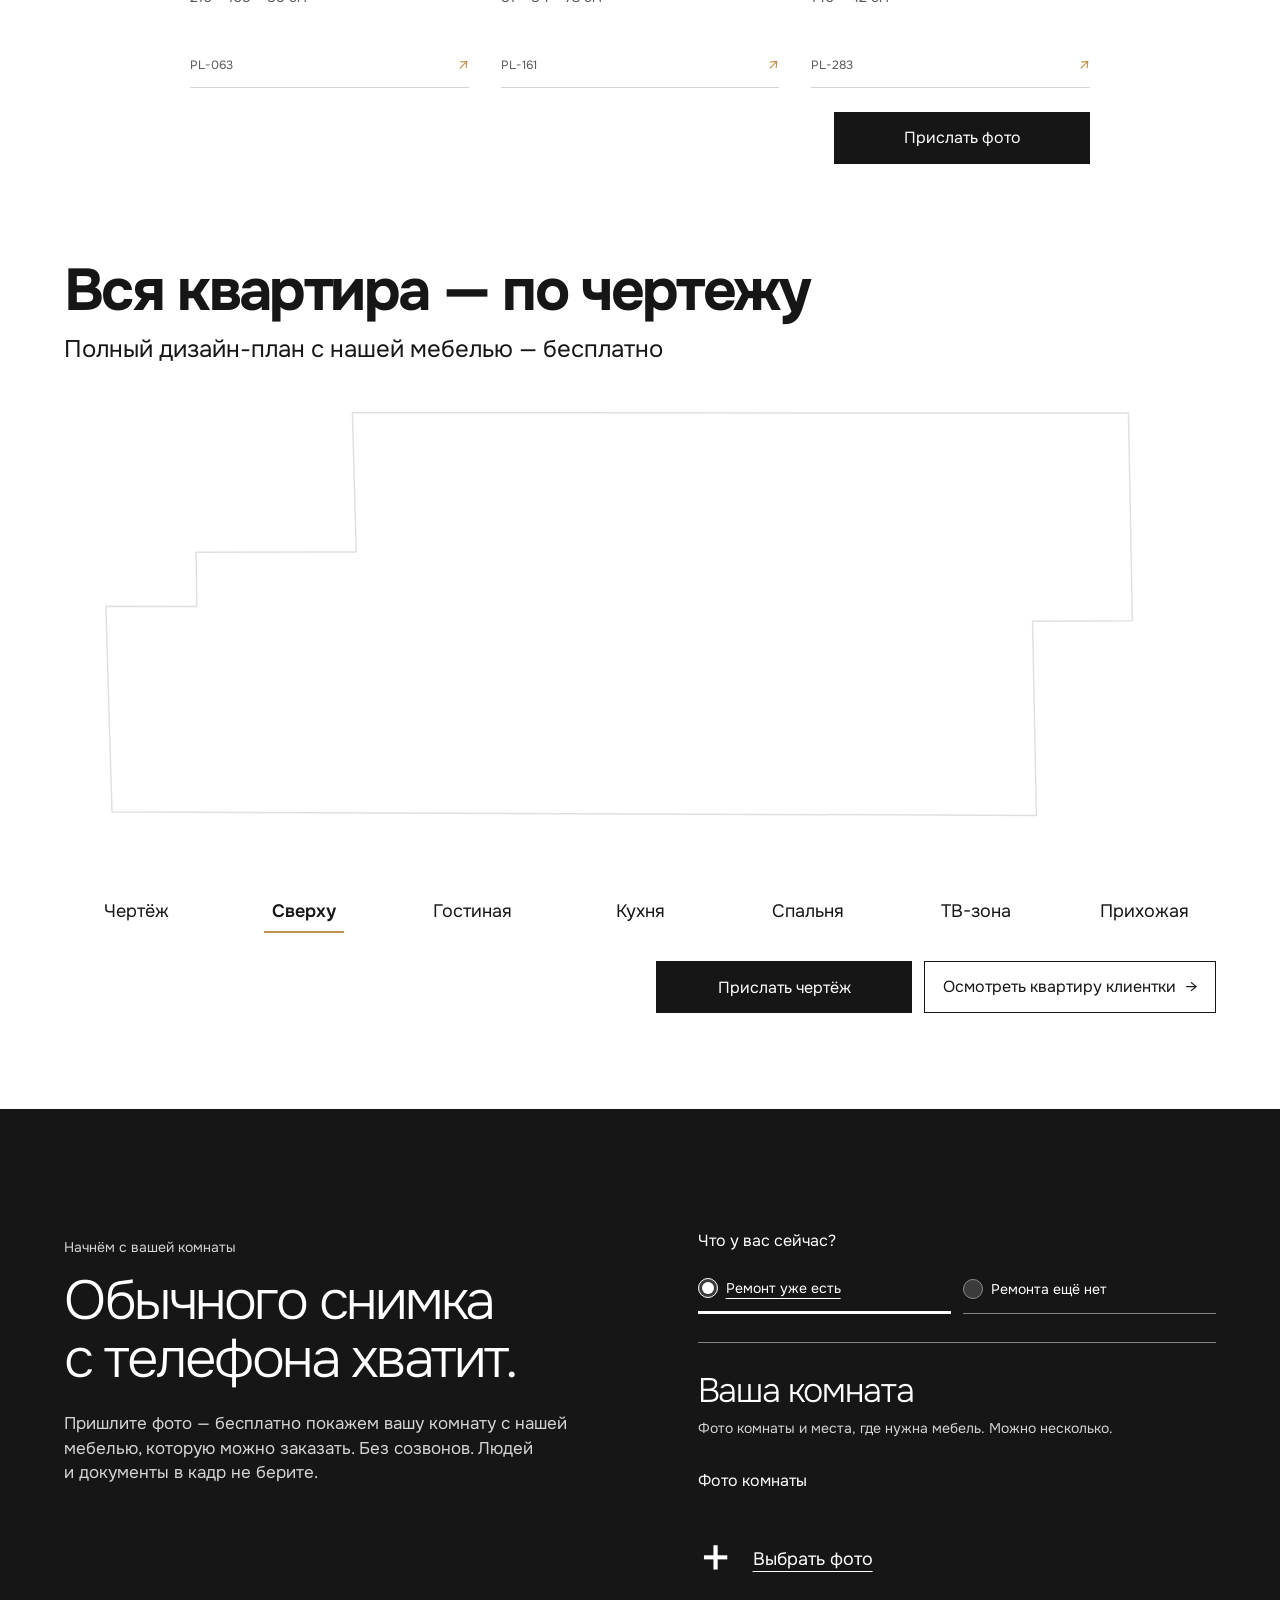
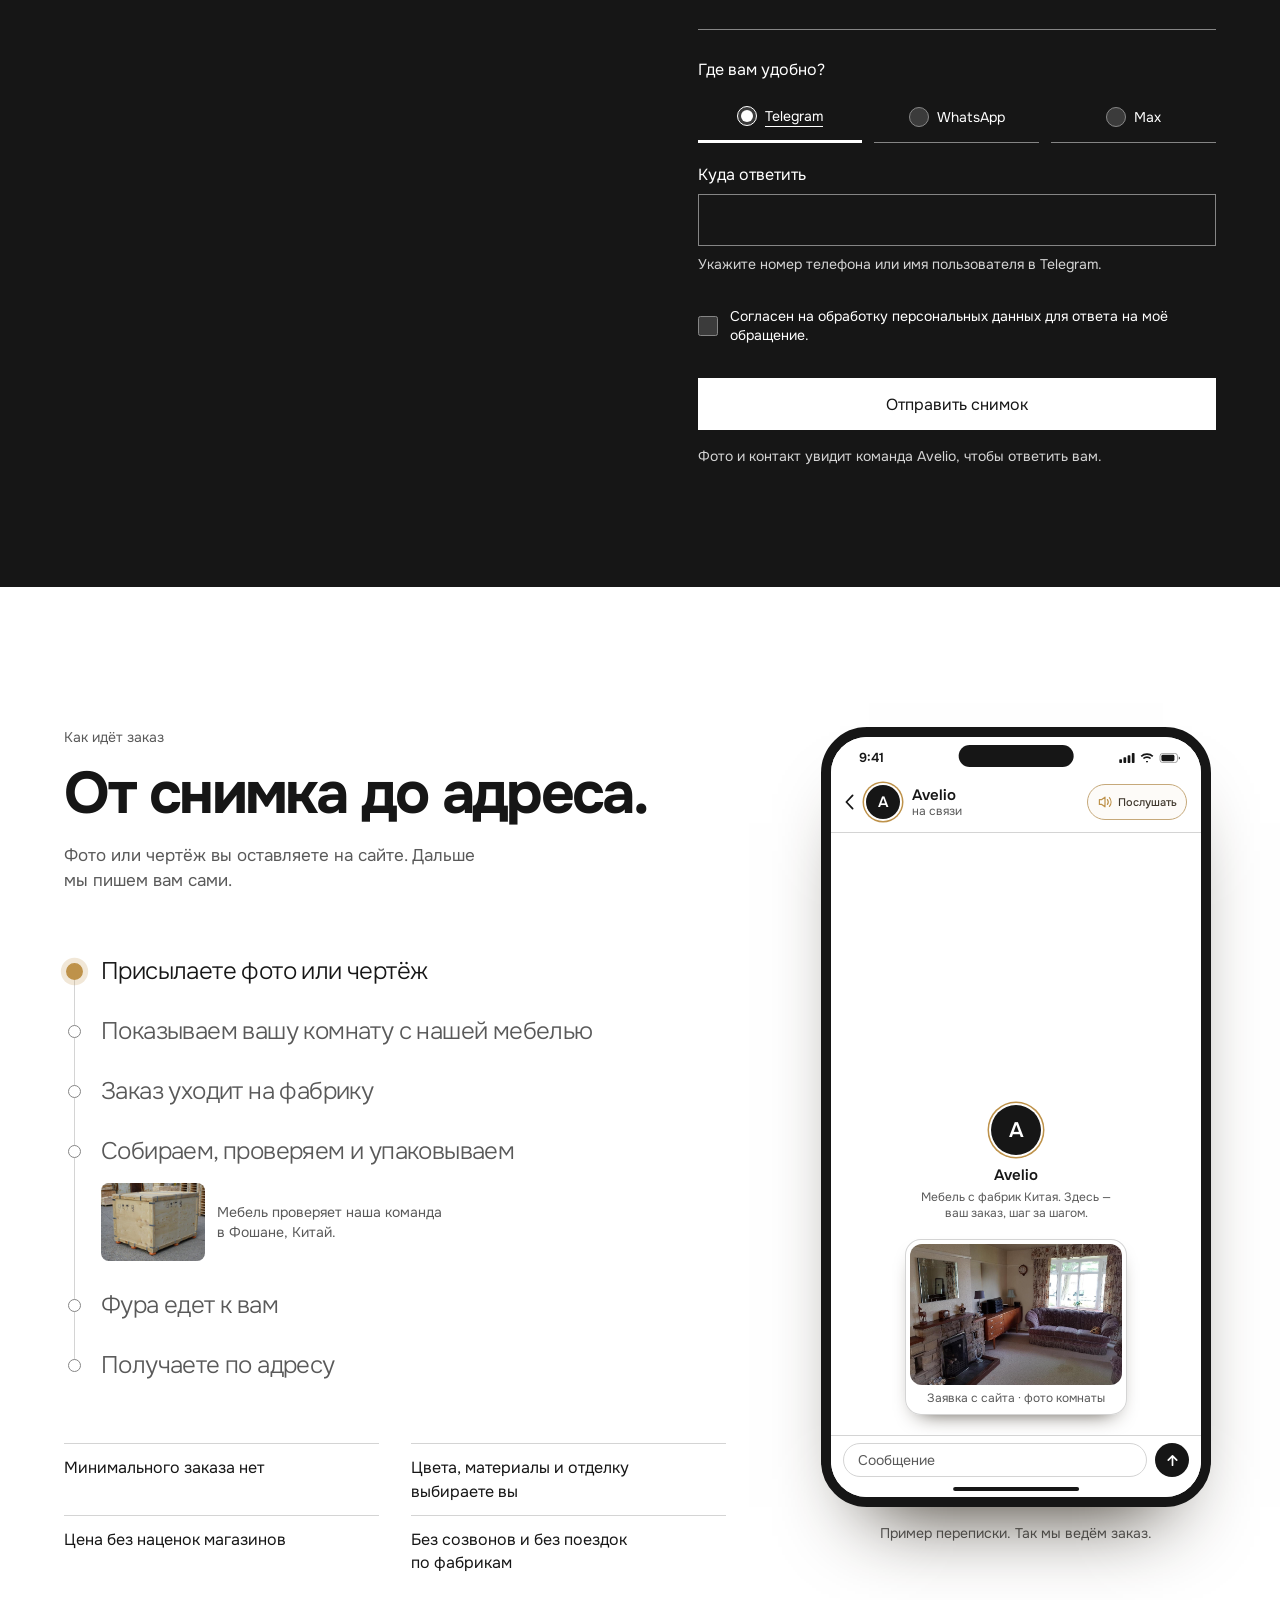
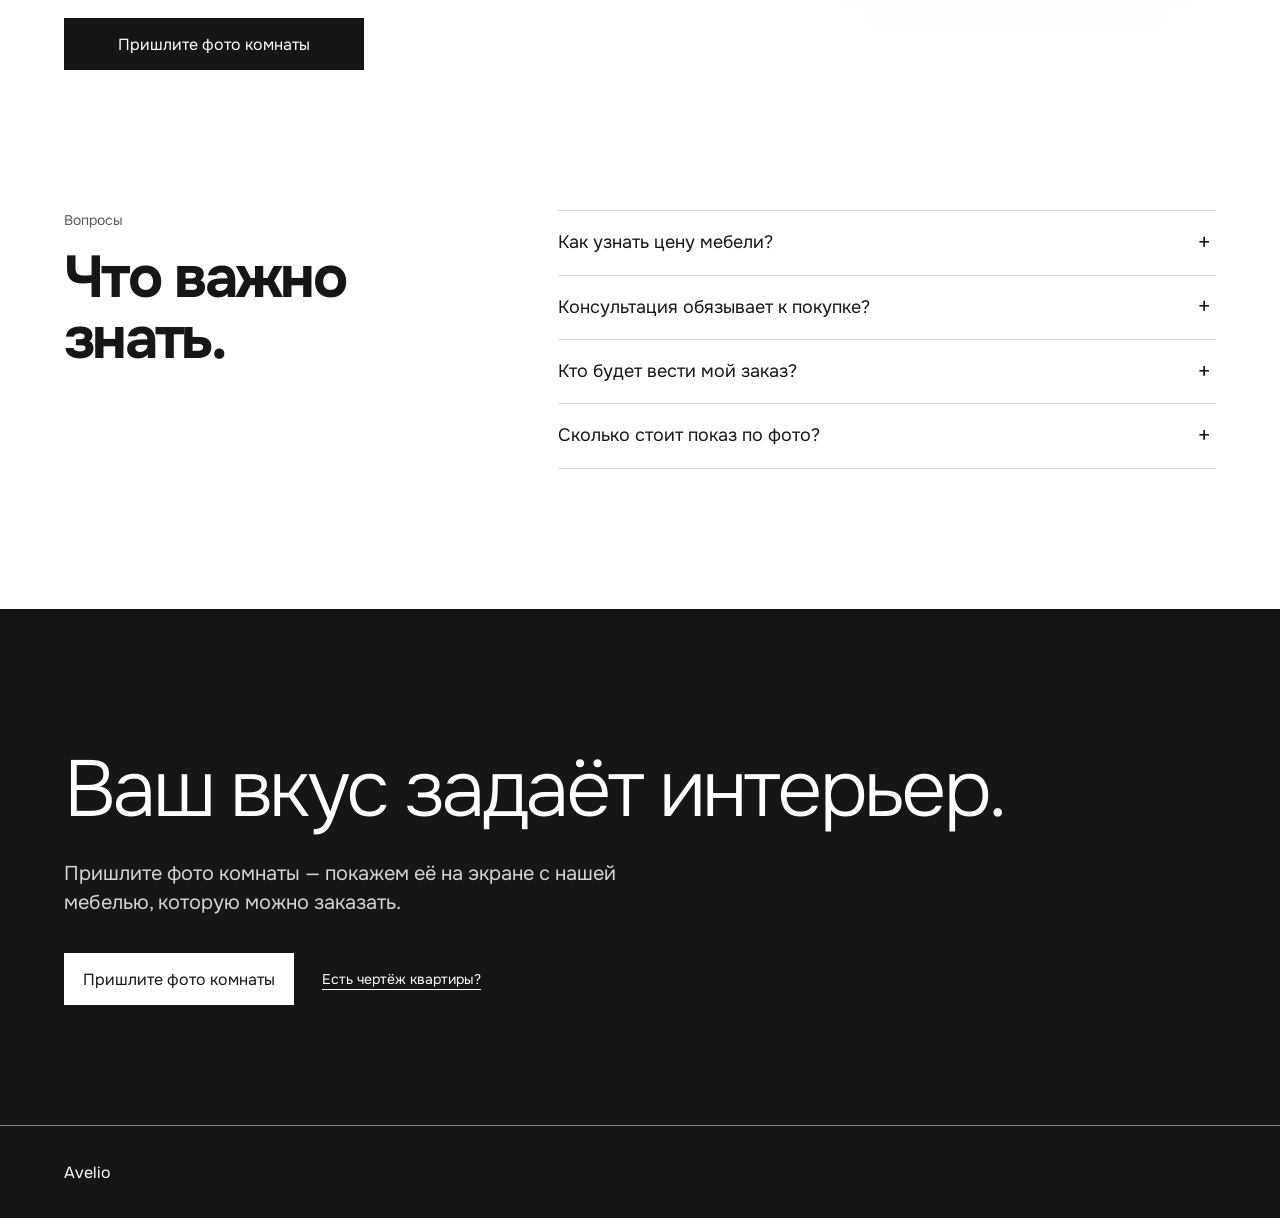
==== commit 29b3db46: "Avelio — форма заявки отправляет в бота (фаза 36, Task 2): LEAD_URL на /miniapp/events, сжатие фото," ====
--- a/index.html
+++ b/index.html
@@ -552,6 +552,30 @@
     color: var(--ink);
   }
   #send-submit { width: 100%; }
+  #send-submit:disabled { opacity: 0.65; cursor: wait; }
+  #send-form input[name="website"] {
+    position: absolute;
+    left: -10000px;
+    width: 1px;
+    height: 1px;
+  }
+  #form-error .form-fallback {
+    display: flex;
+    align-items: center;
+    justify-content: center;
+    min-height: 44px;
+    margin-top: 12px;
+    padding: 10px 14px;
+    border: 1px solid var(--white);
+    color: var(--white);
+    text-align: center;
+    text-decoration: underline;
+    text-underline-offset: 3px;
+  }
+  #form-error .form-fallback:focus-visible {
+    outline: 2px solid var(--white);
+    outline-offset: 4px;
+  }
   .demo-note { margin-top: 16px; font-size: 14px; color: var(--dark-muted); }
   .form-error {
     margin-block: 16px;
@@ -3194,6 +3218,7 @@
 
         <div>
           <form id="send-form">
+            <input type="text" name="website" tabindex="-1" autocomplete="off" aria-hidden="true">
             <fieldset>
               <legend>Что у вас сейчас?</legend>
               <div class="branch-options">
@@ -3240,12 +3265,12 @@
             </label>
             <p class="form-error" id="form-error" role="alert" hidden></p>
             <button class="button" type="submit" id="send-submit">Отправить снимок</button>
-            <p class="demo-note">Это образец страницы. Файлы и&nbsp;контакты никуда не&nbsp;отправляются.</p>
+            <p class="demo-note">Фото и&nbsp;контакт увидит команда Avelio, чтобы ответить вам.</p>
           </form>
 
           <div class="done-panel" id="send-done" tabindex="-1" hidden>
             <h3>Готово</h3>
-            <p>Это образец страницы. Снимок никуда не&nbsp;ушёл, контакт тоже не&nbsp;отправлен.</p>
+            <p>Заявка принята. Команда Avelio ответит вам по&nbsp;указанному контакту.</p>
             <button class="button" type="button" id="back-to-form">Вернуться к форме</button>
           </div>
         </div>
@@ -3857,11 +3882,89 @@
 
 
 
+  const LEAD_URL = "https://avelio.srv2045356.hstgr.cloud/miniapp/events";
+  const FALLBACK_TG = "https://t.me/avelio_premium_bot?start=site";
   const fileInput = $("room-files");
   const form = $("send-form");
   const photoAccept = ".jpg,.jpeg,.png,.webp,.heic,.heif,image/jpeg,image/png,image/webp,image/heic,image/heif";
+  const leadMB = 1024 * 1024;
   let selectedFiles = [];
   let objectURLs = [];
+  let sendingLead = false;
+
+  // Свои короткие сообщения показываем и для обязательных полей.
+  form.noValidate = true;
+
+  function showLeadError(code) {
+    const messages = {
+      too_large: "Выберите файлы до 19,5 МБ каждый и до 38 МБ вместе.",
+      too_many_files: "Выберите не больше 10 файлов.",
+      bad_file: "Не удалось принять файл. Для фото выберите JPEG, PNG, WebP или HEIC; для чертежа подойдёт и PDF.",
+      no_files: "Сначала выберите фото комнаты или чертёж.",
+      no_contact: "Укажите номер телефона или имя пользователя, чтобы мы могли ответить.",
+      no_consent: "Для отправки нужно согласие на обработку данных.",
+      rate: "Сейчас заявок с вашего адреса слишком много. Попробуйте позже или напишите в Telegram.",
+      busy: "Сейчас не удалось принять заявку. Попробуйте ещё раз или напишите в Telegram.",
+      server: "Не удалось принять заявку. Попробуйте ещё раз или напишите в Telegram.",
+      unavailable: "Приём заявок через форму сейчас недоступен. Напишите нам в Telegram.",
+      network: "Не удалось получить подтверждение отправки. Попробуйте ещё раз или напишите в Telegram.",
+      empty: "Адрес отправки ещё не подключён. Фото и контакт можно прислать в Telegram.",
+      bad_form: "Не удалось принять данные формы. Проверьте их или напишите в Telegram.",
+      origin: "Отправка с этой страницы недоступна. Напишите нам в Telegram."
+    };
+    const error = $("form-error");
+    const link = document.createElement("a");
+    link.className = "form-fallback";
+    link.href = FALLBACK_TG;
+    link.target = "_blank";
+    link.rel = "noopener";
+    link.textContent = "Отправить фото и контакт в Telegram";
+    error.replaceChildren(document.createTextNode(messages[code] || messages.server), link);
+    error.hidden = false;
+  }
+
+  function leadSizeError(files) {
+    if (files.length > 10) return "too_many_files";
+    if (files.some((file) => file.size > 19.5 * leadMB) ||
+        files.reduce((sum, file) => sum + file.size, 0) > 38 * leadMB) {
+      return "too_large";
+    }
+    return null;
+  }
+
+  async function prepareLeadPhoto(file, index) {
+    const image = /\.(jpe?g|png|webp|heic|heif)$/i.test(file.name) ||
+      /^(image\/jpeg|image\/png|image\/webp|image\/heic|image\/heif)$/i.test(file.type);
+    if (!image) return file;
+    let bitmap;
+    let canvas;
+    try {
+      bitmap = await createImageBitmap(file, { imageOrientation: "from-image" });
+      const longest = Math.max(bitmap.width, bitmap.height);
+      if (!longest || (file.size <= 1.5 * leadMB && longest <= 2560)) return file;
+      const scale = Math.min(1, 2560 / longest);
+      canvas = document.createElement("canvas");
+      canvas.width = Math.max(1, Math.round(bitmap.width * scale));
+      canvas.height = Math.max(1, Math.round(bitmap.height * scale));
+      const context = canvas.getContext("2d");
+      if (!context) return file;
+      context.fillStyle = "#ffffff";
+      context.fillRect(0, 0, canvas.width, canvas.height);
+      context.drawImage(bitmap, 0, 0, canvas.width, canvas.height);
+      const blob = await new Promise((resolve) => canvas.toBlob(resolve, "image/jpeg", 0.85));
+      if (!blob || blob.type !== "image/jpeg" || blob.size > file.size) return file;
+      return new File([blob], "photo-" + (index + 1) + ".jpg", { type: "image/jpeg" });
+    } catch {
+      // В том числе HEIC на устройствах без декодера.
+      return file;
+    } finally {
+      if (bitmap) bitmap.close();
+      if (canvas) {
+        canvas.width = 0;
+        canvas.height = 0;
+      }
+    }
+  }
 
   function returnToForm(focus = false) {
     $("send-done").hidden = true;
@@ -3870,6 +3973,7 @@
   }
 
   function setBranch(kind) {
+    if (sendingLead) return;
     const plan = kind === "plan";
     $("branch-plan").checked = plan;
     $("branch-photo").checked = !plan;
@@ -3995,6 +4099,7 @@
     $("selected-files-note").textContent = "Файлы выбраны. Теперь укажите, куда ответить.";
     $("selected-files-note").hidden = false;
     $("form-error").hidden = true;
+    if (selectedFiles.length > 10) showLeadError("too_many_files");
     $("choose-files-text").textContent = "Выбрать другие файлы";
     returnToForm();
     scrollToForm();
@@ -4008,27 +4113,117 @@
     });
   });
 
-  form.addEventListener("submit", (event) => {
+  form.addEventListener("submit", async (event) => {
     event.preventDefault();
+    if (sendingLead) return;
     $("form-error").hidden = true;
 
+    if (!LEAD_URL) {
+      showLeadError("empty");
+      return;
+    }
     if (!selectedFiles.length) {
-      $("form-error").textContent = "Сначала выберите фото комнаты или чертёж.";
-      $("form-error").hidden = false;
+      showLeadError("no_files");
       $("choose-files").focus();
       return;
     }
-    if (!$("reply-address").value.trim()) {
-      $("form-error").textContent = "Укажите, куда ответить.";
-      $("form-error").hidden = false;
+    // Фото сжимаются перед отправкой: до сжатия — только число файлов, размеры — после подготовки.
+    const sizeError = $("branch-plan").checked
+      ? leadSizeError(selectedFiles)
+      : (selectedFiles.length > 10 ? "too_many_files" : null);
+    if (sizeError) {
+      showLeadError(sizeError);
+      return;
+    }
+    const address = $("reply-address").value.trim();
+    if (Array.from(address).length < 3 || Array.from(address).length > 160) {
+      showLeadError("no_contact");
       $("reply-address").focus();
       return;
     }
+    if (!$("data-consent").checked) {
+      showLeadError("no_consent");
+      $("data-consent").focus();
+      return;
+    }
     if (!form.reportValidity()) return;
 
-    form.hidden = true;
-    $("send-done").hidden = false;
-    $("send-done").focus();
+    const project = $("branch-plan").checked ? "plan" : "photo";
+    const messenger = form.querySelector('input[name="messenger"]:checked').value;
+    const itemInput = document.querySelector('#send input[name="item"]');
+    const item = itemInput ? itemInput.value.trim() : "";
+    const website = form.querySelector('input[name="website"]').value;
+    const originals = selectedFiles.slice();
+    const submit = $("send-submit");
+    const controls = Array.from(form.elements)
+      .filter((control) => "disabled" in control)
+      .map((control) => [control, control.disabled]);
+
+    sendingLead = true;
+    controls.forEach(([control]) => { control.disabled = true; });
+    submit.disabled = true;
+    submit.textContent = "Отправляем…";
+    form.setAttribute("aria-busy", "true");
+
+    let timer;
+    try {
+      const files = [];
+      // Один bitmap и один canvas за раз, независимо от числа файлов.
+      for (let index = 0; index < originals.length; index++) {
+        files.push(project === "photo"
+          ? await prepareLeadPhoto(originals[index], index)
+          : originals[index]);
+      }
+      const preparedSizeError = leadSizeError(files);
+      if (preparedSizeError) {
+        showLeadError(preparedSizeError);
+        return;
+      }
+
+      const body = new FormData();
+      files.forEach((file) => body.append("files", file, file.name));
+      body.append("project", project);
+      body.append("messenger", messenger);
+      body.append("reply-address", address);
+      body.append("data-consent", "on");
+      if (item) body.append("item", item);
+      body.append("website", website);
+
+      const controller = new AbortController();
+      timer = setTimeout(() => controller.abort(), 120000);
+      const res = await fetch(LEAD_URL, {
+        method: "POST",
+        body,
+        mode: "cors",
+        credentials: "omit",
+        signal: controller.signal
+      });
+      const data = await res.json();
+      if (!res.ok || data?.ok !== true) {
+        showLeadError(typeof data?.error === "string" ? data.error : "network");
+        return;
+      }
+
+      clearSelectedFiles();
+      $("reply-address").value = "";
+      if (itemInput) {
+        itemInput.value = "";
+        const picked = itemInput.closest(".f-picked");
+        if (picked) picked.hidden = true;
+      }
+      form.hidden = true;
+      $("send-done").hidden = false;
+      $("send-done").focus();
+    } catch {
+      showLeadError("network");
+    } finally {
+      clearTimeout(timer);
+      controls.forEach(([control, disabled]) => { control.disabled = disabled; });
+      submit.disabled = false;
+      submit.textContent = $("branch-plan").checked ? "Отправить чертёж" : "Отправить снимок";
+      form.removeAttribute("aria-busy");
+      sendingLead = false;
+    }
   });
 
   $("back-to-form").addEventListener("click", () => returnToForm(true));
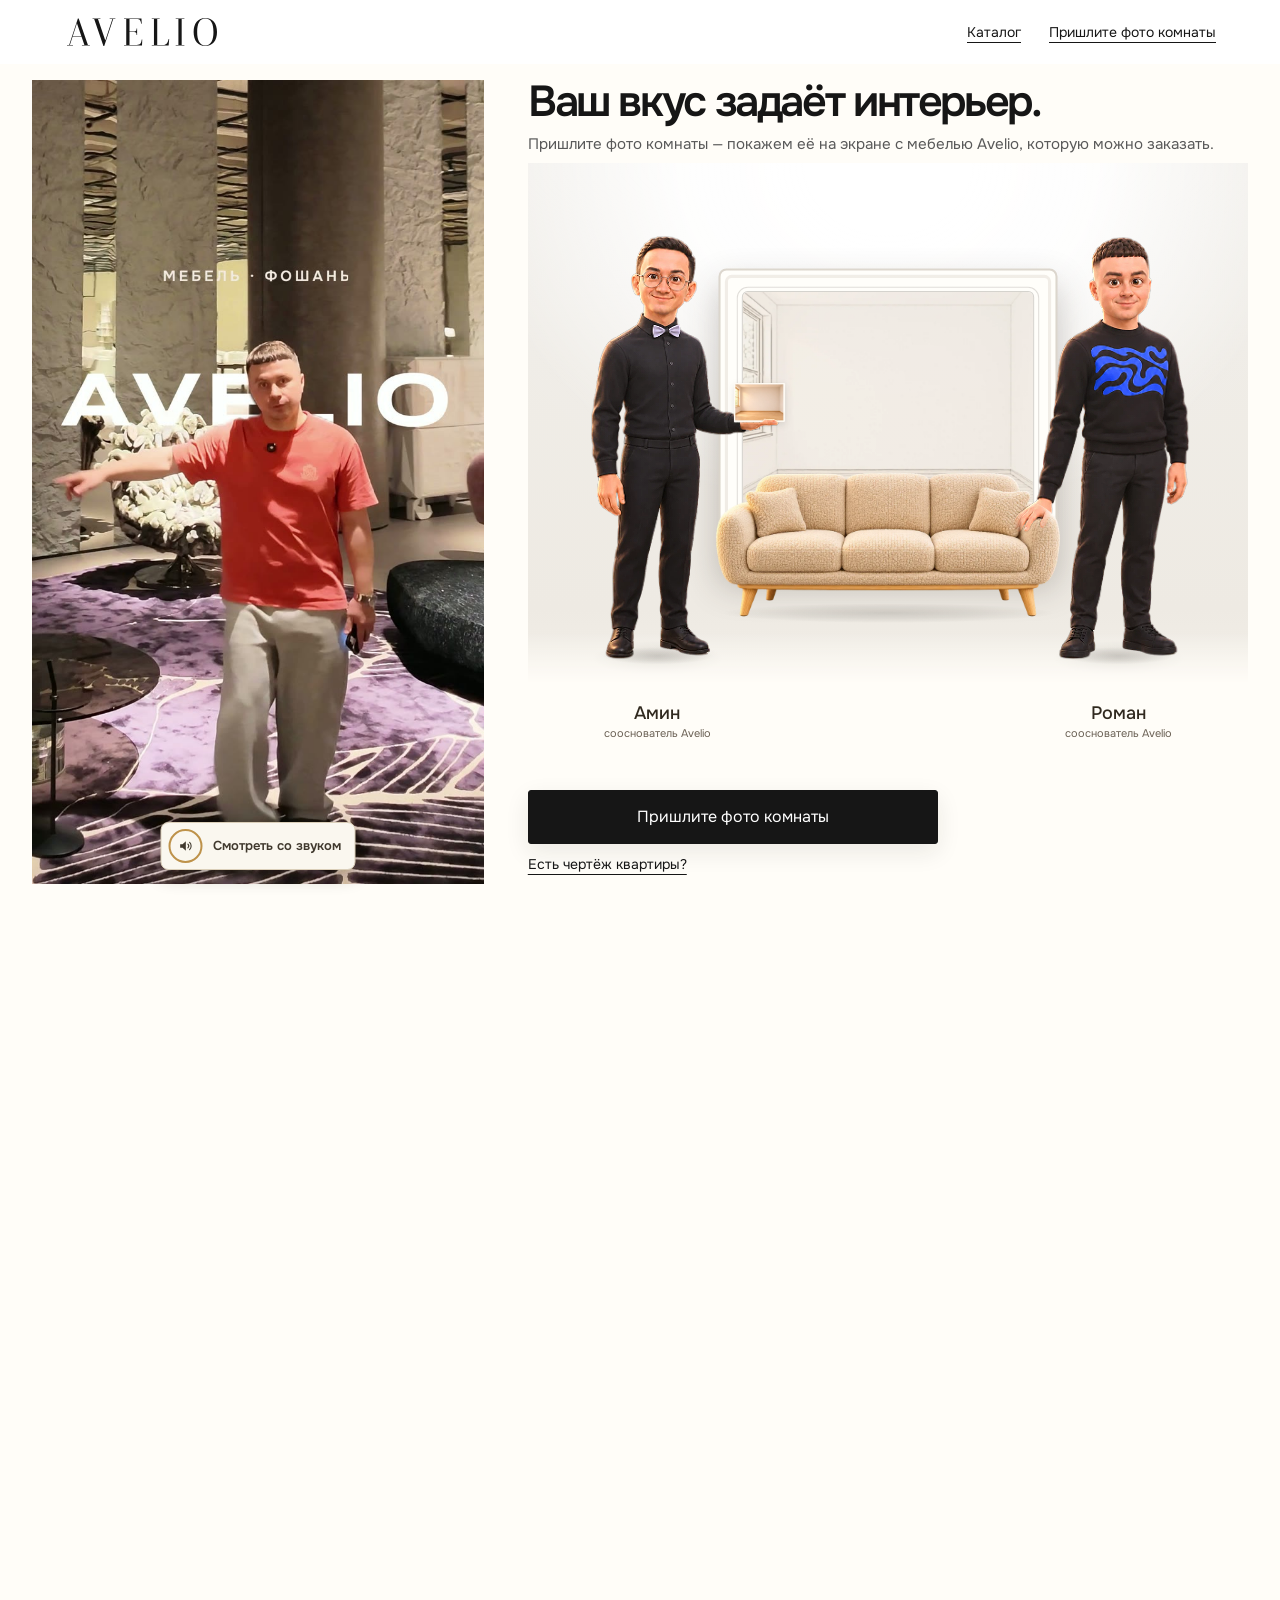
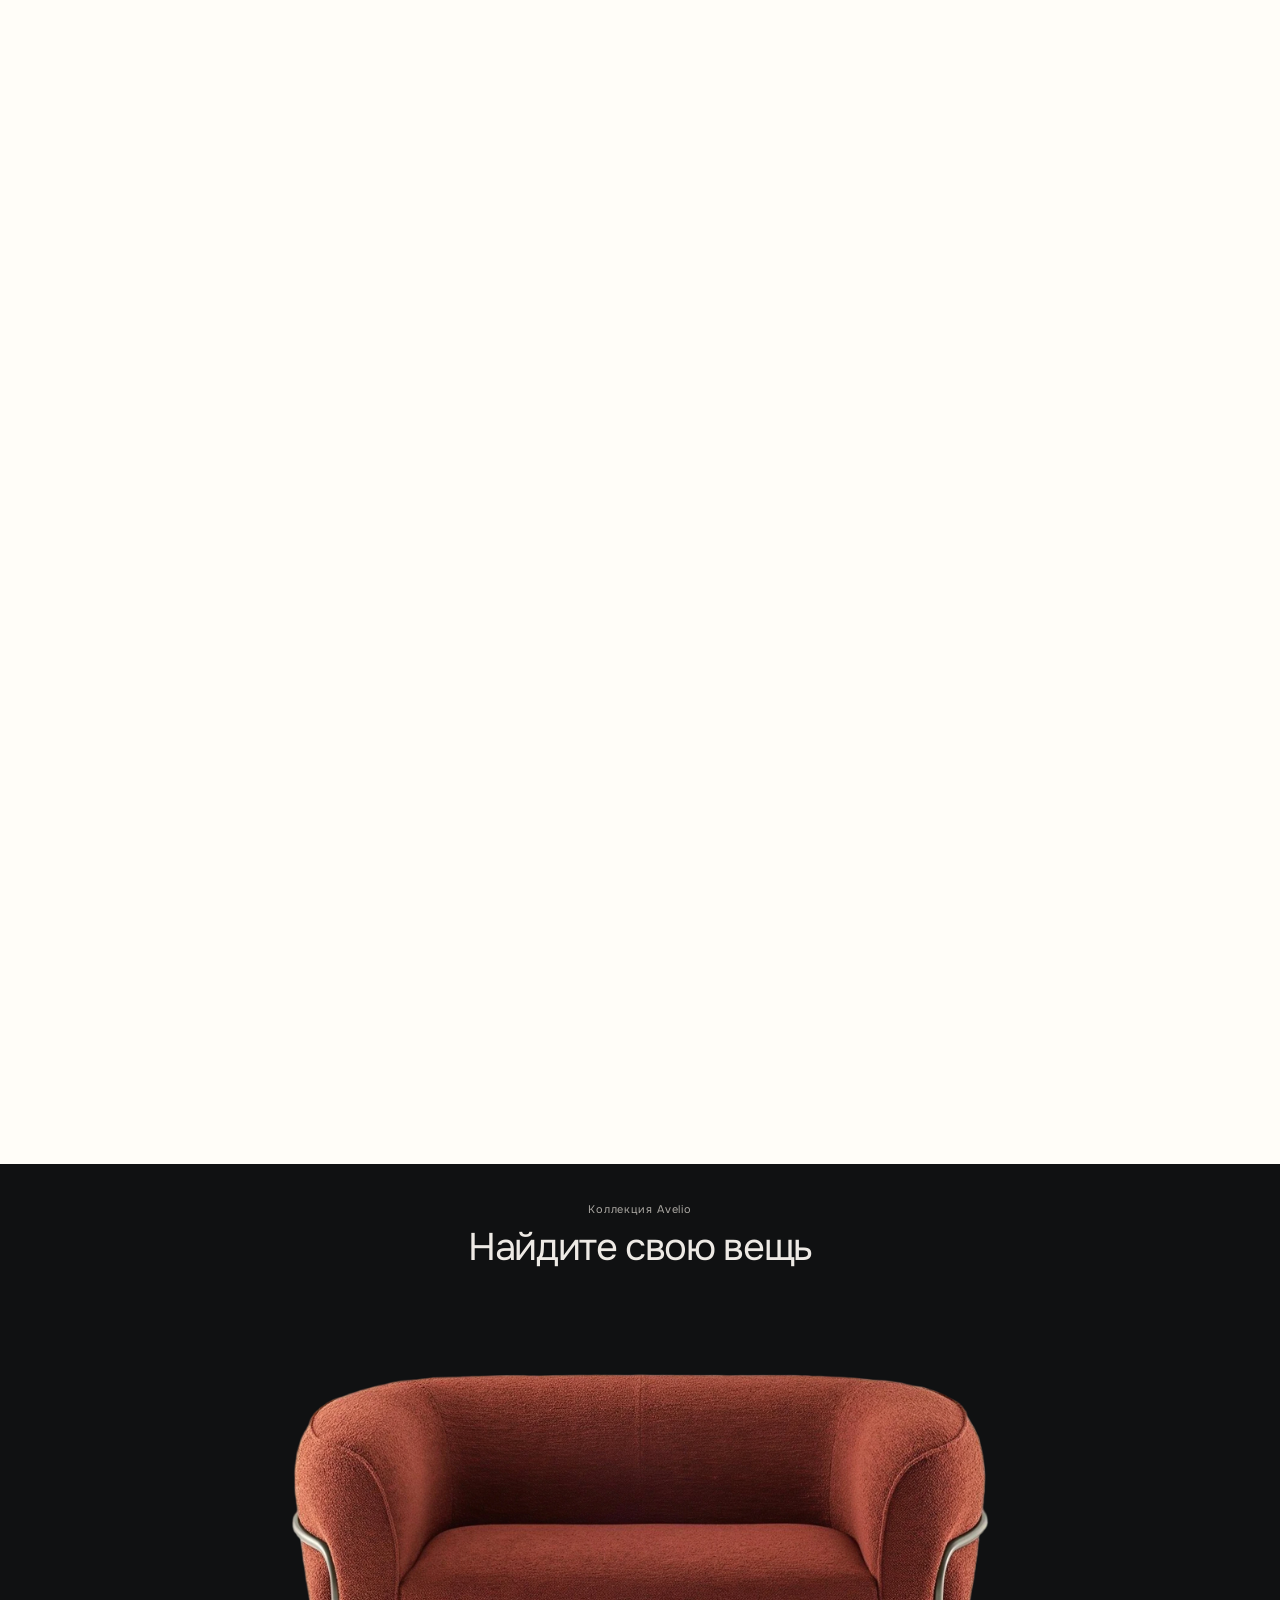
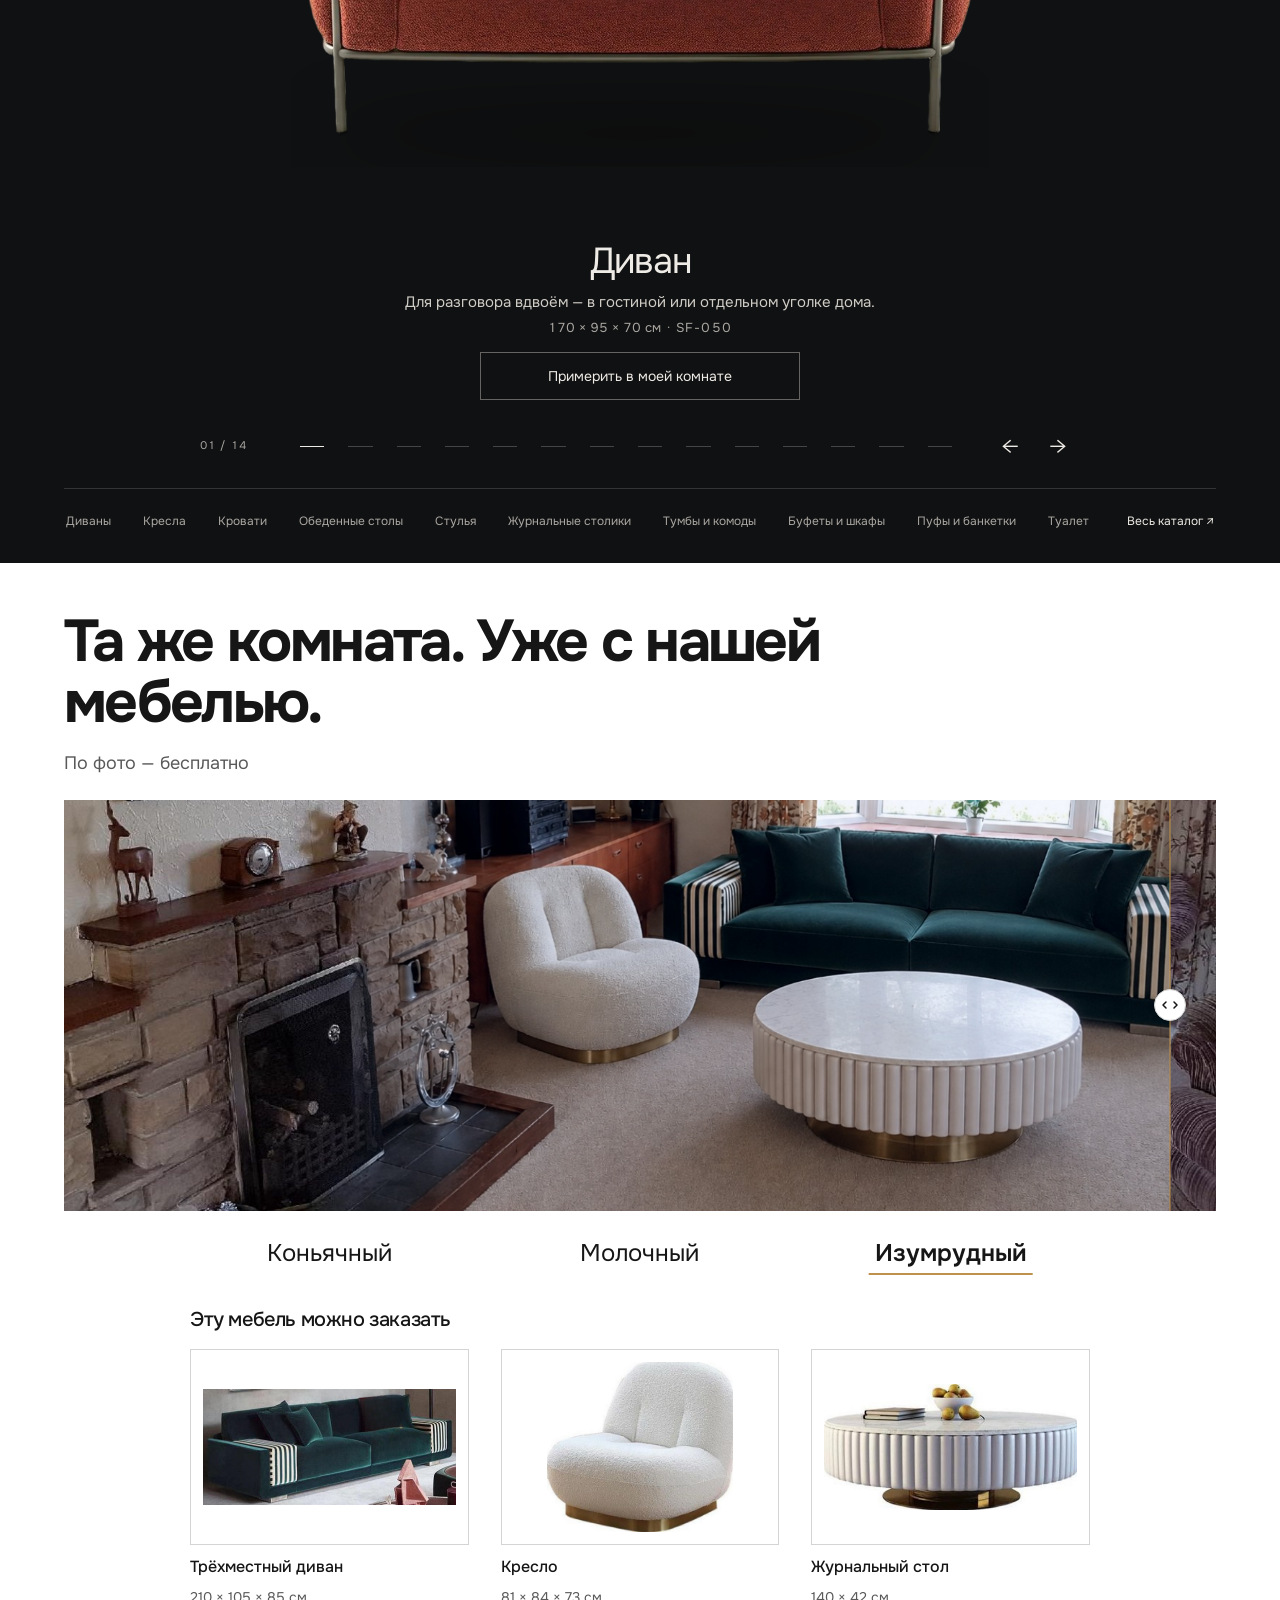
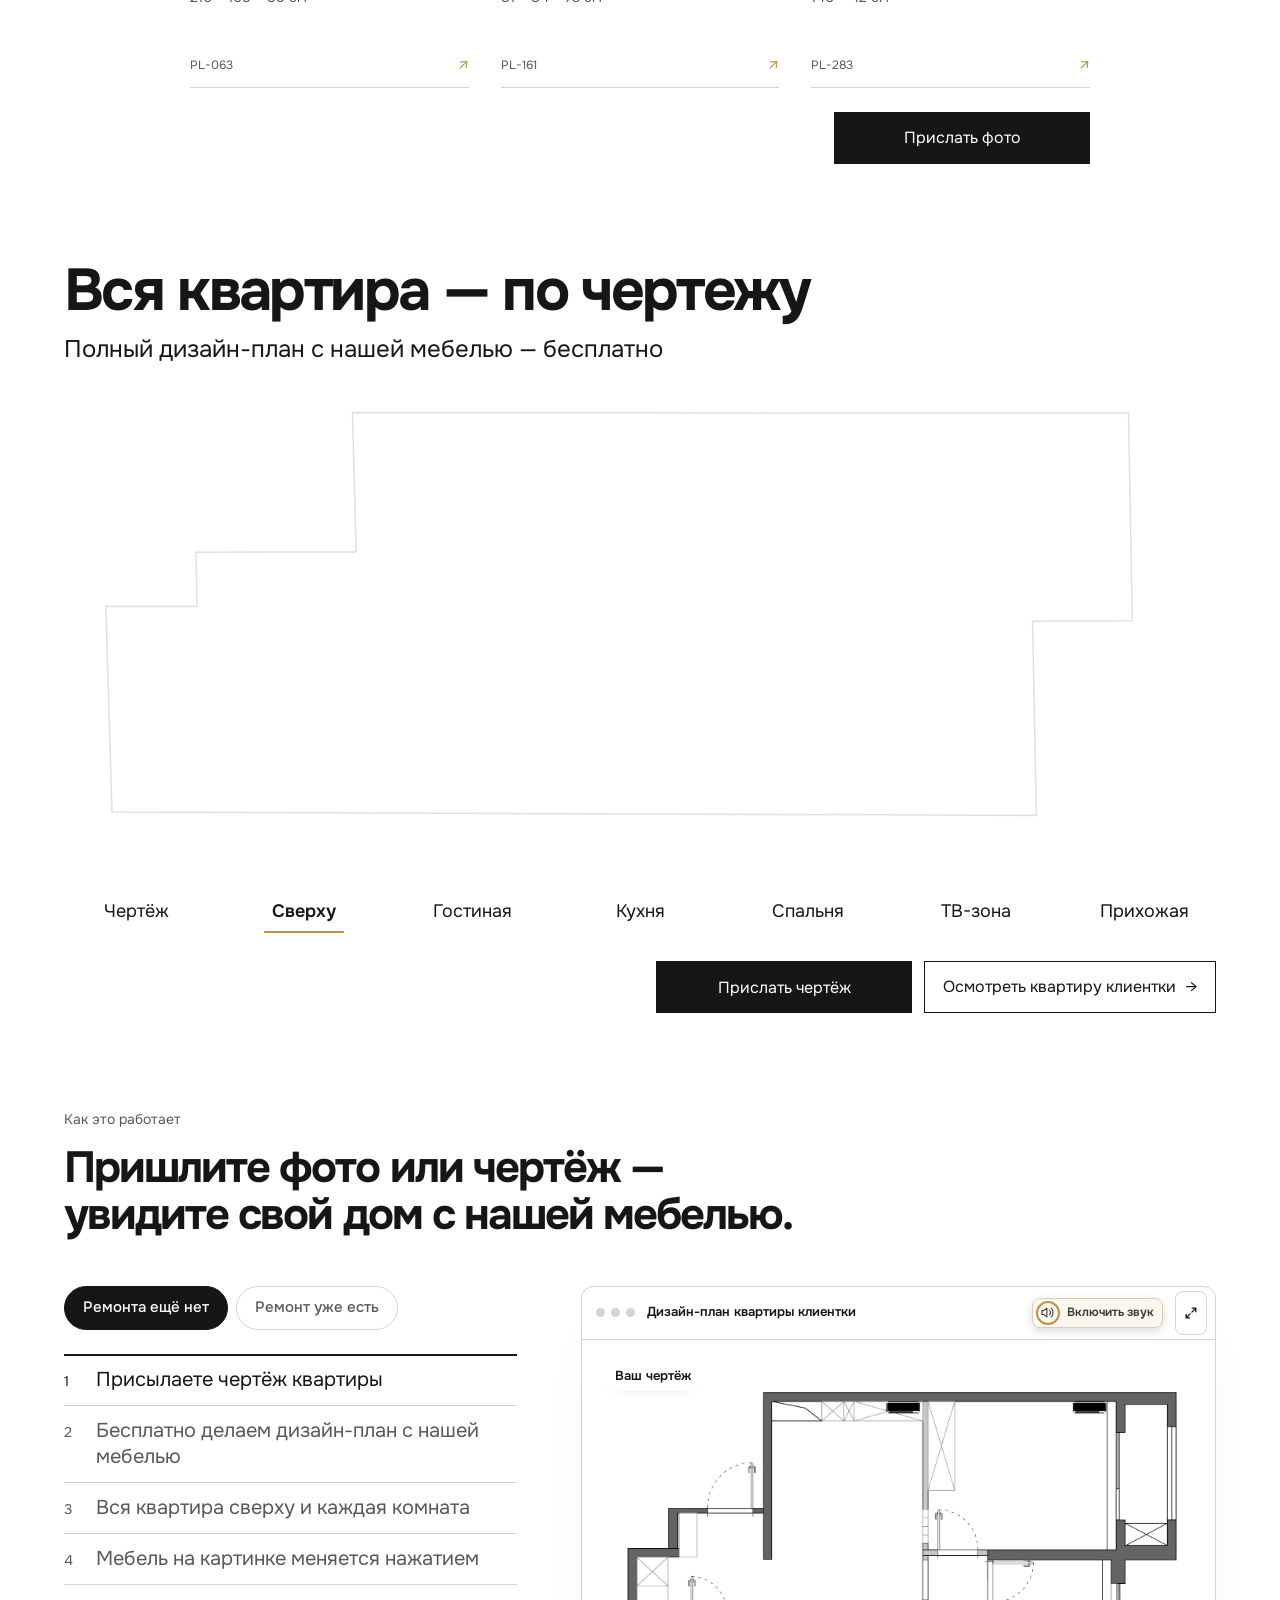
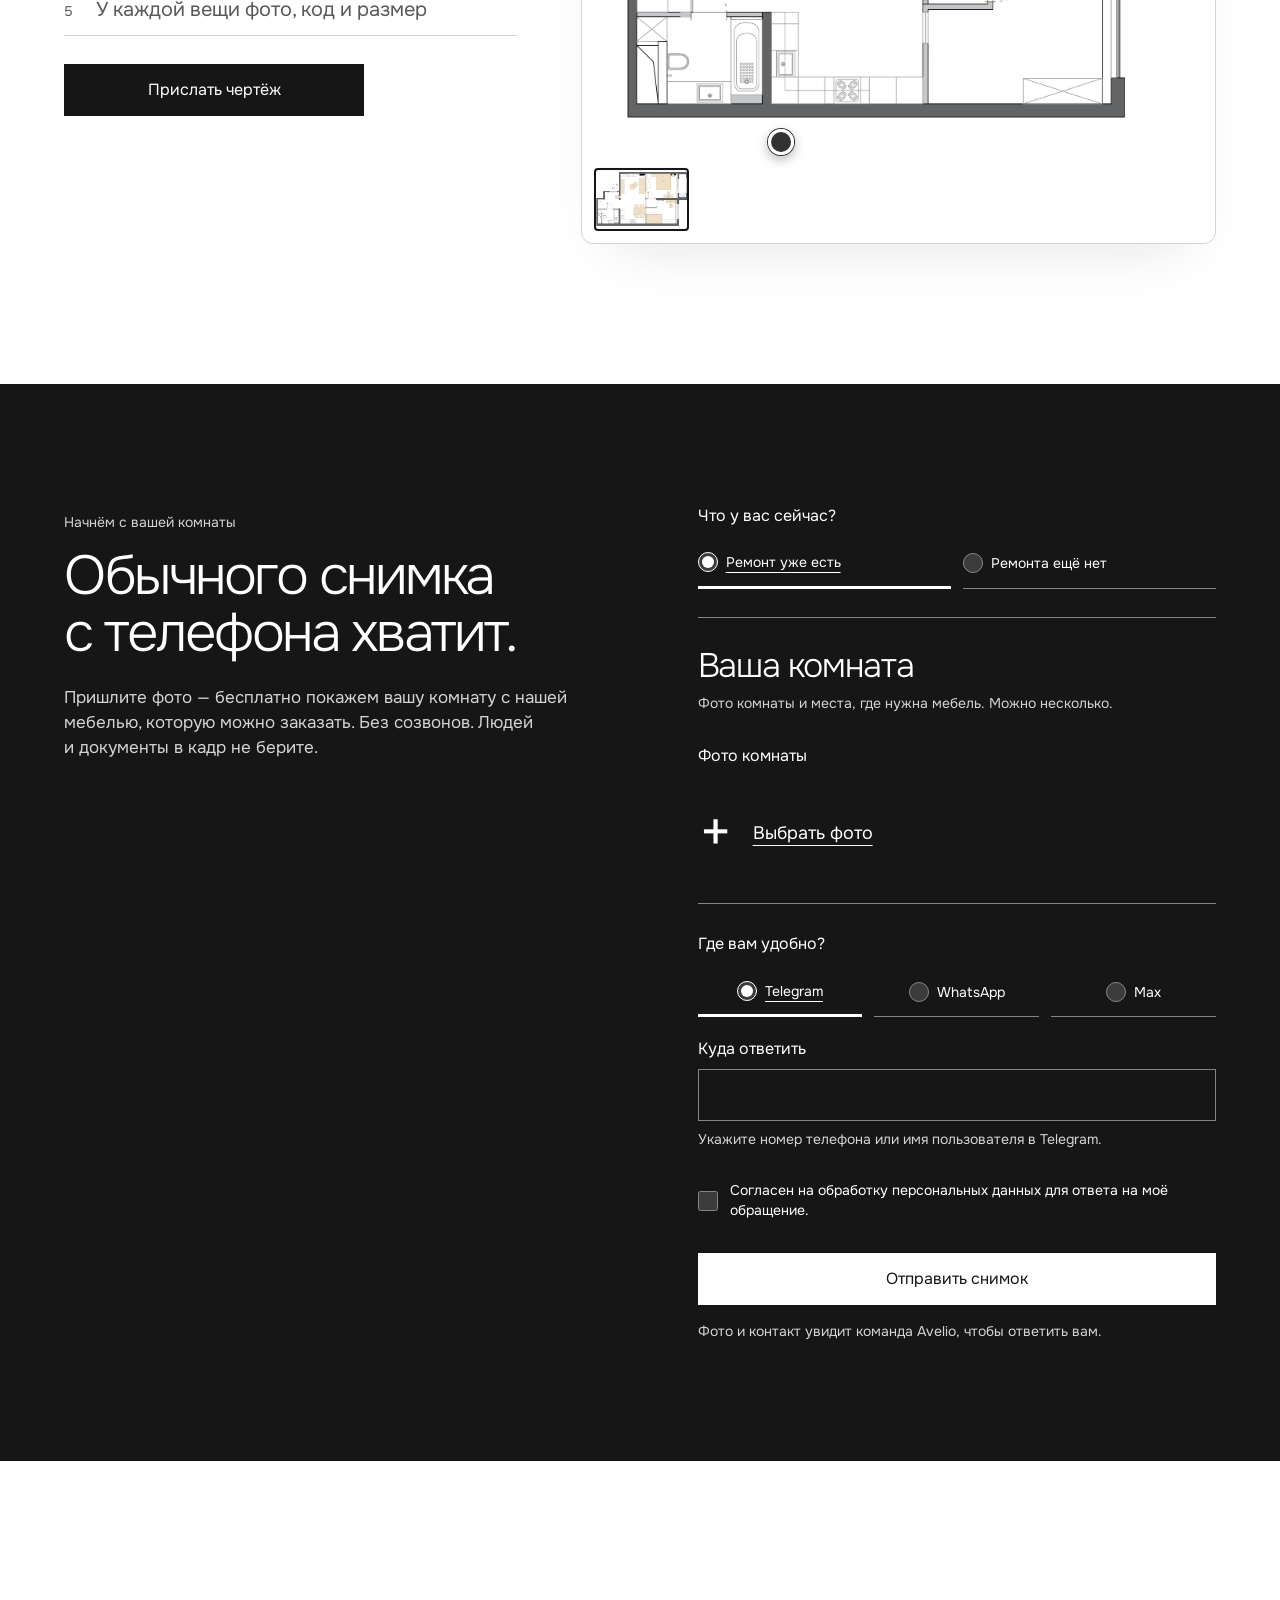
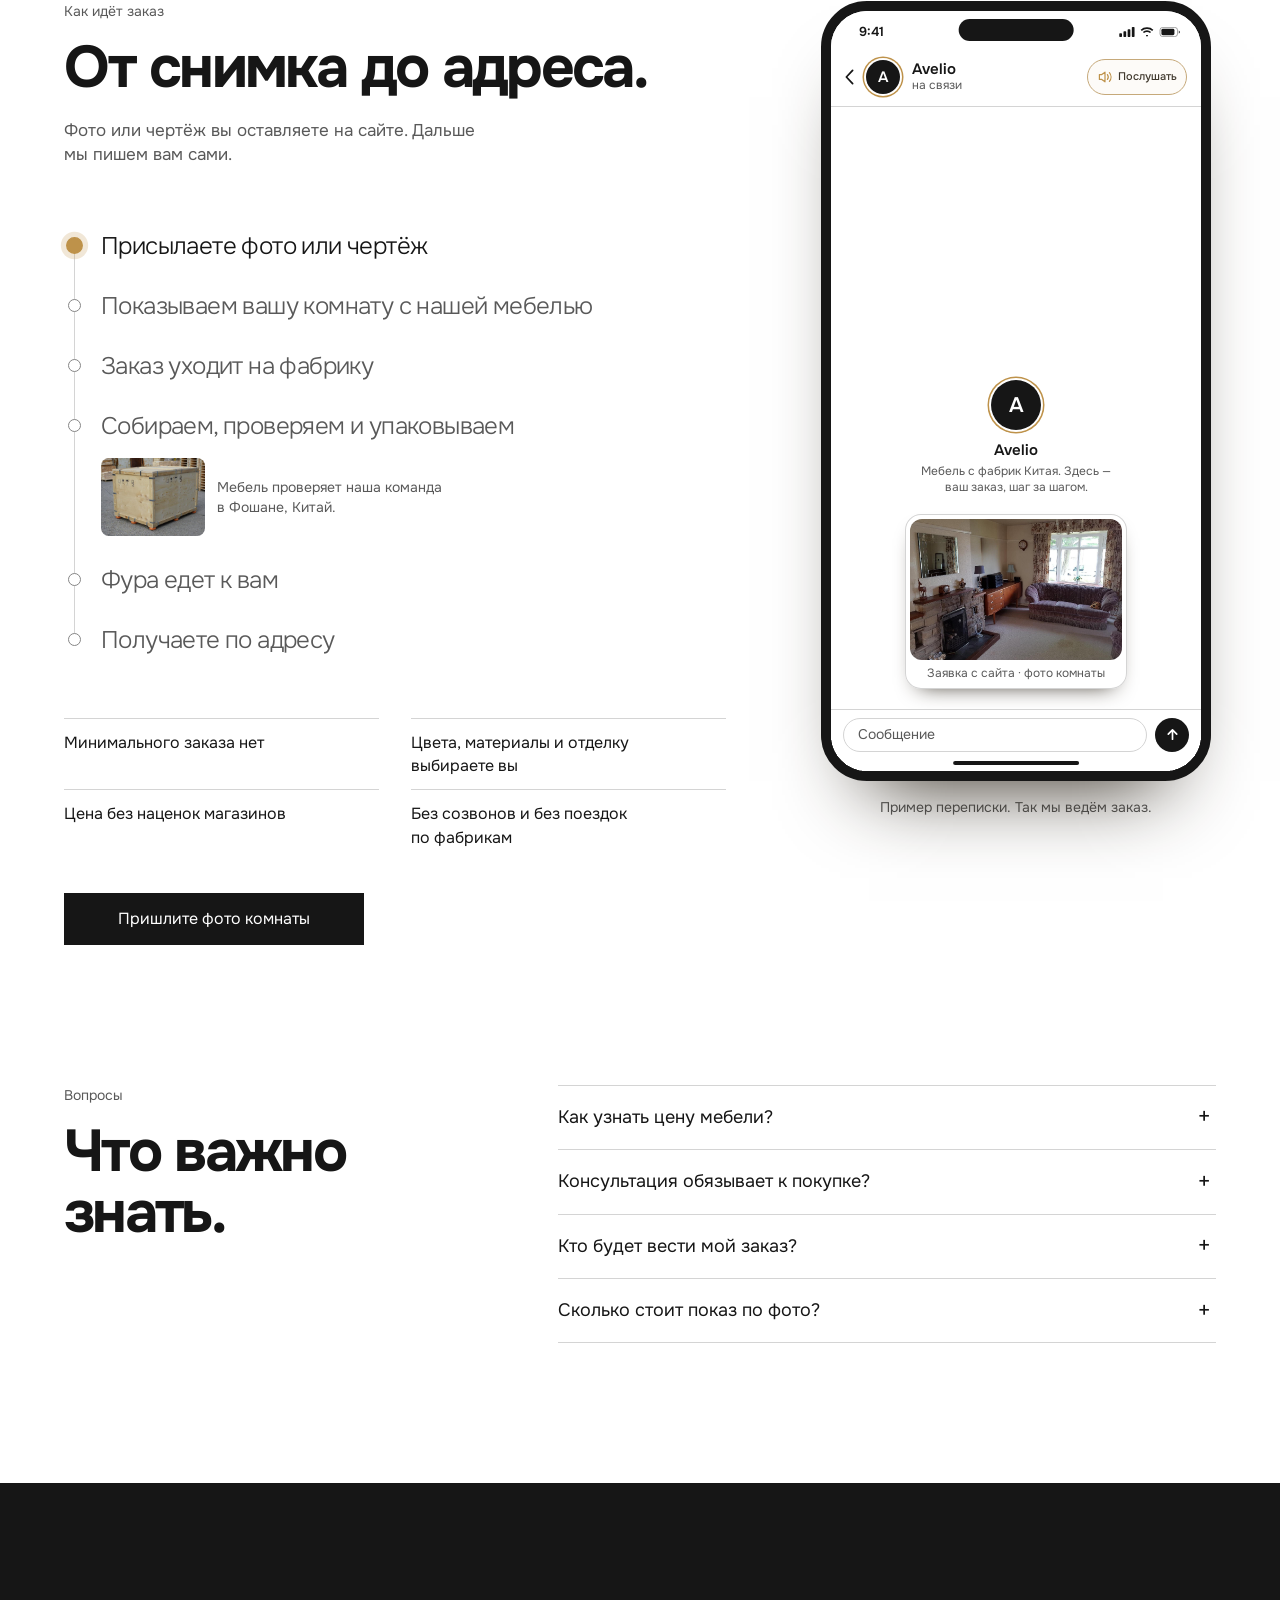
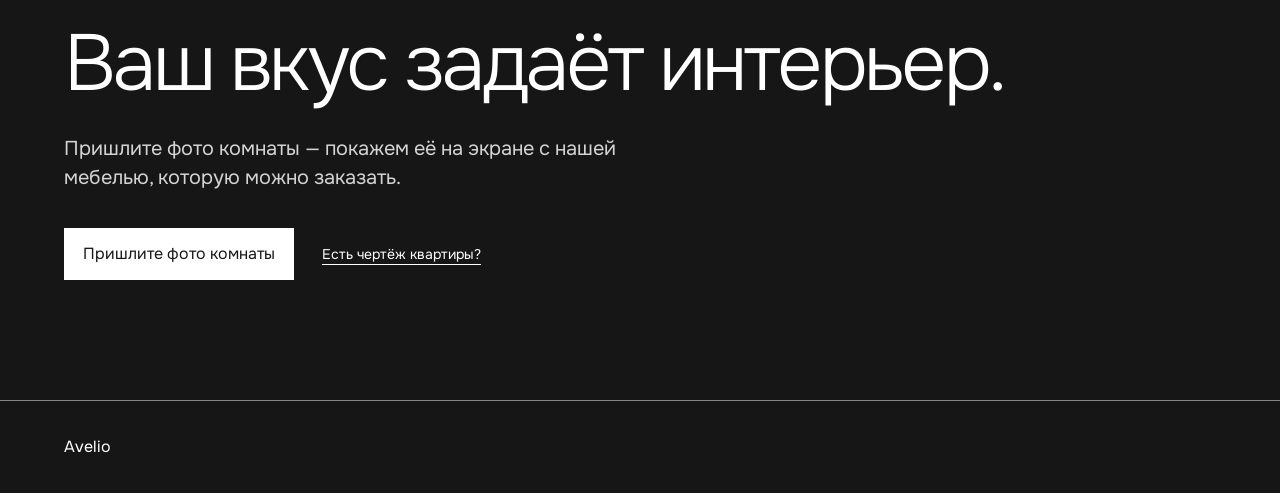
==== commit deb9adad: "Avelio — вернули блок «Как это работает» (#f-process): запись экрана плана клиентки с озвучкой между" ====
--- a/index.html
+++ b/index.html
@@ -1024,6 +1024,429 @@
   }
 
   /*
+    Как это работает: запись экрана дизайн-плана клиентки. Окно плана с вкладками-миниатюрами,
+    курсор нажимает сам. Дорожка «Ремонт уже есть» — тот же экран: фото, место, наш показ.
+    Всё в окне нажимается: миниатюры, комнаты на виде сверху, диван, табличка. Пока человек смотрит сам,
+    запись стоит. Кадр 3 : 2, как у картинок комнат. Без движения — последний кадр дорожки, нажатия меняют кадр сразу.
+    Смены видов (круг из точки нажатия, наезд в комнату, шторка) ведёт process.js; здесь — состояния и мелкое движение.
+  */
+  :root {
+    --p-veil: #FFFFFF8C;
+    --p-paper: #F8F7F4;
+    --p-glass: #FFFFFFEB;
+    --p-shade: #16161624;
+    --p-touch: #16161659;
+    --p-dot: #161616E0;
+    --p-ring: #FFFFFFD9;
+    --p-ease: cubic-bezier(.16, 1, .3, 1);
+  }
+  .f-process-layout { display: grid; grid-template-areas: "head" "tracks" "media" "list"; gap: 24px; }
+  .p-head { grid-area: head; }
+  .p-head h2 { max-width: 850px; font-size: clamp(30px, 3.4vw, 52px); line-height: 1.06; }
+
+  .p-tracks { grid-area: tracks; display: flex; flex-wrap: wrap; gap: 8px; }
+  .p-track {
+    min-height: 44px;
+    padding: 10px 18px;
+    border: 1px solid var(--line);
+    border-radius: 999px;
+    background: var(--white);
+    color: var(--muted);
+    font: inherit;
+    font-size: 15px;
+    font-weight: 500;
+    cursor: pointer;
+    transition: background .35s, color .35s, border-color .35s;
+  }
+  .p-track[aria-pressed="true"] { border-color: var(--ink); background: var(--ink); color: var(--white); }
+
+  .f-process-media { grid-area: media; min-width: 0; }
+  .p-screen {
+    position: relative;
+    border: 1px solid var(--line);
+    border-radius: 12px;
+    background: var(--white);
+    box-shadow: 0 30px 60px -34px var(--p-shade);
+    overflow: hidden;
+    overflow: clip;
+    transition: opacity 1s ease, transform 1.4s var(--p-ease), box-shadow .6s;
+  }
+  /* Окно поднимается из глубины, когда до него докрутили; шаги и кнопки — следом. */
+  .f-process.pre .p-screen { opacity: 0; transform: perspective(1600px) rotateX(8deg) translateY(48px) scale(.97); }
+  .p-steps li, .p-actions { transition: opacity .8s ease, translate 1.1s var(--p-ease); }
+  .f-process.pre .p-steps li, .f-process.pre .p-actions { opacity: 0; translate: 0 18px; }
+  .p-steps li:nth-child(2) { transition-delay: .07s; }
+  .p-steps li:nth-child(3) { transition-delay: .14s; }
+  .p-steps li:nth-child(4) { transition-delay: .21s; }
+  .p-steps li:nth-child(5) { transition-delay: .28s; }
+  .p-actions { transition-delay: .35s; }
+
+  .p-screen-top { display: flex; align-items: center; gap: 12px; padding: 10px 14px; border-bottom: 1px solid var(--line); }
+  .p-dots { display: flex; gap: 6px; }
+  .p-dots i { width: 9px; height: 9px; border-radius: 50%; background: var(--line); }
+  .p-title { min-width: 0; font-size: 13px; font-weight: 600; white-space: nowrap; overflow: hidden; text-overflow: ellipsis; }
+  .p-expand {
+    display: grid;
+    place-items: center;
+    flex: none;
+    width: 32px;
+    height: 32px;
+    margin: -6px -6px -6px auto;
+    padding: 0;
+    border: 1px solid var(--line);
+    border-radius: 8px;
+    background: var(--white);
+    color: var(--ink);
+    cursor: pointer;
+    transition: background .25s, color .25s, border-color .25s;
+  }
+  .p-expand[hidden] { display: none; }
+
+  .p-view {
+    position: relative;
+    margin: 10px 10px 0;
+    aspect-ratio: 3 / 2;
+    border-radius: 4px;
+    background: var(--white);
+    overflow: hidden;
+    overflow: clip;
+    isolation: isolate;
+  }
+  /* Слои видов в своём контексте: их растущий z-index не перекрывает подпись и карточку.
+     Невидимый слой не ловит нажатий и не берёт фокус. */
+  .p-panes { position: absolute; inset: 0; isolation: isolate; }
+  .p-pane { position: absolute; inset: 0; visibility: hidden; opacity: 0; background: var(--white); }
+  .p-pane.on { visibility: visible; opacity: 1; }
+  .p-pane img { position: absolute; inset: 0; width: 100%; height: 100%; object-fit: cover; }
+  .p-paper img { padding: 3%; object-fit: contain; }
+  /* Мебель ложится на присланный чертёж шторкой слева направо (process.js), за шторкой идёт линия. */
+  .p-sweep {
+    position: absolute;
+    top: 0;
+    bottom: 0;
+    left: 0;
+    z-index: 3;
+    width: 2px;
+    margin-left: -1px;
+    background: var(--ink);
+    box-shadow: 0 0 18px 5px var(--p-shade);
+    opacity: 0;
+    pointer-events: none;
+  }
+  .p-sweep.light { background: var(--white); box-shadow: 0 0 22px 6px var(--p-veil); }
+
+  /* Вид сверху: картинка и метки комнат в одной рамке по пропорциям картинки. */
+  .p-iso { background: var(--p-paper); }
+  .p-map { position: absolute; inset: 0; height: 100%; max-width: 100%; aspect-ratio: 1622 / 1282; margin: auto; transform: scale(.92); transition: transform 1.6s var(--p-ease); }
+  .p-iso.on .p-map { transform: none; }
+  .p-map img { object-fit: contain; }
+
+  /* Метка: точка с расходящимся кольцом и подпись. Сама кнопка — 32 точки, чтобы попасть пальцем. */
+  .p-spot {
+    position: absolute;
+    left: var(--x);
+    top: var(--y);
+    z-index: 2;
+    width: 32px;
+    height: 32px;
+    margin: -16px 0 0 -16px;
+    padding: 0;
+    border: 0;
+    border-radius: 50%;
+    background: var(--clear);
+    color: var(--ink);
+    font: inherit;
+    cursor: pointer;
+  }
+  .p-spot::before, .p-spot::after {
+    content: "";
+    position: absolute;
+    left: 9px;
+    top: 9px;
+    width: 14px;
+    height: 14px;
+    border-radius: 50%;
+  }
+  .p-spot::before { z-index: 1; background: var(--white); box-shadow: inset 0 0 0 4px var(--p-dot), 0 4px 12px var(--p-touch); transition: transform .3s var(--p-ease); }
+  .p-spot::after { border: 2px solid var(--p-ring); animation: p-pulse 2.4s ease-out infinite; }
+  .p-pane:not(.on) .p-spot::after { animation: none; }
+  .p-spot > span {
+    position: absolute;
+    left: calc(100% - 4px);
+    top: 50%;
+    padding: 4px 9px;
+    border-radius: 999px;
+    background: var(--p-glass);
+    box-shadow: 0 6px 16px -8px var(--p-touch);
+    font-size: 11px;
+    font-weight: 600;
+    line-height: 1.3;
+    white-space: nowrap;
+    translate: 0 -50%;
+    transition: background .25s, color .25s;
+  }
+  .p-spot-left > span { left: auto; right: calc(100% - 4px); }
+  .p-spot:focus-visible, .p-sofa:focus-visible, .p-plate:focus-visible, .p-thumbs button:focus-visible, .p-expand:focus-visible { outline: 2px solid var(--ink); outline-offset: 2px; }
+  @keyframes p-pulse { from { transform: scale(1); opacity: 1; } to { transform: scale(2.6); opacity: 0; } }
+  /* Метки комнат появляются по одной, когда вид сверху уже встал. */
+  .p-iso.on .p-map .p-spot { animation: p-pop .6s var(--p-ease) calc(.6s + var(--n) * .1s) both; }
+  @keyframes p-pop { from { opacity: 0; scale: .6; } }
+
+  /* Комнаты: при показе камера медленно подъезжает. */
+  .p-room.on { animation: p-drift 12s cubic-bezier(.25, .1, .25, 1) both; }
+  @keyframes p-drift { from { scale: 1; } to { scale: 1.05; } }
+
+  /* Гостиная: другие диваны — слои по рамке дивана, контур по силуэту поверх них, кнопка — во всю рамку. */
+  .p-piece, .p-line, .p-sofa { position: absolute; left: 32.227%; top: 41.992%; width: 41.927%; height: 35.645%; }
+  .p-piece { visibility: hidden; }
+  .p-piece.on { visibility: visible; }
+  .p-pane .p-piece img { object-fit: fill; }
+  .p-pane .p-line { inset: 41.992% auto auto 32.227%; z-index: 1; width: 41.927%; height: 35.645%; object-fit: fill; opacity: 0; filter: drop-shadow(0 0 3px var(--p-touch)); pointer-events: none; transition: opacity .35s; }
+  .p-sofa { z-index: 2; padding: 0; border: 0; background: var(--clear); cursor: pointer; }
+  .p-sofa .p-spot { left: 49.5%; top: 50.5%; pointer-events: none; }
+  .p-plate {
+    position: absolute;
+    left: 54.88%;
+    top: 76.11%;
+    z-index: 3;
+    margin: 0;
+    padding: 6px 9px;
+    transform: translate(-50%, 8px);
+    border: 0;
+    border-radius: 8px;
+    background: var(--p-glass);
+    box-shadow: 0 6px 16px -8px var(--p-shade);
+    color: var(--ink);
+    font: inherit;
+    font-size: 11px;
+    line-height: 1.3;
+    text-align: left;
+    white-space: nowrap;
+    cursor: pointer;
+    transition: background .25s, box-shadow .25s;
+  }
+  .p-plate span { display: block; }
+  .p-plate b { display: block; font-size: 11px; }
+  .p-plate.bump, .p-chip.bump { animation: p-bump .5s var(--p-ease); }
+  @keyframes p-bump { from { opacity: 0; translate: 0 -6px; filter: blur(3px); } }
+
+  /* Ремонт уже есть: снимок, наезд на место у окна (x .32, y .26, ширина и высота .68), наш показ шторкой. */
+  .p-cam { position: absolute; inset: 0; transform-origin: 0 0; transition: transform 1.2s cubic-bezier(.65, 0, .35, 1); }
+  .p-cam.crop { transform: translate(-47.06%, -38.24%) scale(1.4706); }
+  .p-after { position: absolute; inset: 0; clip-path: inset(0 100% 0 0); transition: clip-path 1.3s cubic-bezier(.65, 0, .35, 1); }
+  .p-after.on { clip-path: inset(0 0 0 0); }
+  .p-mark {
+    position: absolute;
+    top: 26%;
+    left: 32%;
+    width: 68%;
+    height: 68%;
+    border: 2px dashed var(--white);
+    box-shadow: 0 0 0 100vmax var(--p-touch);
+    opacity: 0;
+    transition: opacity .45s;
+  }
+  .p-mark.on { opacity: 1; }
+  .p-spot-photo { --x: 66%; --y: 60%; transition: left .9s var(--p-ease), top .9s var(--p-ease); }
+  .p-spot-photo.near { --x: 50%; --y: 84%; }
+
+  .p-chip {
+    position: absolute;
+    left: 10px;
+    top: 10px;
+    z-index: 4;
+    margin: 0;
+    padding: 6px 11px;
+    border-radius: 999px;
+    background: var(--p-glass);
+    box-shadow: 0 6px 16px -10px var(--p-shade);
+    font-size: 13px;
+    font-weight: 600;
+    line-height: 1.3;
+  }
+  /* Карточка вещи из плана: фото, код, размер. На телефоне — полоса снизу, на компьютере — справа. */
+  .p-card {
+    position: absolute;
+    left: 8px;
+    right: 8px;
+    bottom: 8px;
+    z-index: 4;
+    display: grid;
+    grid-template-columns: 34% minmax(0, 1fr);
+    gap: 10px;
+    align-items: center;
+    padding: 6px;
+    border-radius: 8px;
+    background: var(--white);
+    box-shadow: 0 14px 30px -14px var(--p-shade);
+    opacity: 0;
+    transform: translateY(28px) scale(.97);
+    filter: blur(6px);
+    pointer-events: none;
+    transition: transform .8s var(--p-ease), opacity .45s ease, filter .6s ease;
+  }
+  .p-card.on { opacity: 1; transform: none; filter: none; }
+  .p-card img { width: 100%; height: auto; aspect-ratio: 4 / 3; object-fit: cover; border-radius: 4px; background: var(--p-paper); }
+  .p-card p { margin: 0; font-size: 13px; line-height: 1.35; }
+  .p-card b { display: block; font-size: 14px; }
+  .p-card span { display: block; color: var(--muted); }
+
+  .p-thumbs { display: grid; grid-template-columns: repeat(6, minmax(0, 1fr)); gap: 6px; margin: 0; padding: 8px 10px 10px; list-style: none; }
+  .p-thumbs li {
+    position: relative;
+    aspect-ratio: 3 / 2;
+    border-radius: 3px;
+    background: var(--paper);
+    overflow: hidden;
+    overflow: clip;
+    opacity: 0;
+    translate: 0 6px;
+    transition: opacity .45s calc(var(--i) * 90ms), translate .6s var(--p-ease) calc(var(--i) * 90ms);
+  }
+  .p-thumbs li.shown { opacity: 1; translate: 0 0; }
+  .p-thumbs button { position: absolute; inset: 0; padding: 0; border: 0; border-radius: inherit; background: var(--clear); cursor: pointer; }
+  .p-thumbs img { position: absolute; inset: 0; width: 100%; height: 100%; object-fit: cover; opacity: .72; transition: opacity .35s, transform .6s var(--p-ease); }
+  .p-thumbs li.on img { opacity: 1; }
+  .p-thumbs li:first-child img, .p-thumb-iso img { object-fit: contain; }
+  .p-thumb-iso { background: var(--p-paper); }
+  .p-thumbs .p-part img { transform-origin: 0 0; transform: translate(-47.06%, -38.24%) scale(1.4706); }
+  /* Рамка выбранной миниатюры переезжает к новой. */
+  .p-frame {
+    position: absolute;
+    left: 0;
+    top: 0;
+    z-index: 4;
+    width: 0;
+    height: 0;
+    border: 2px solid var(--ink);
+    border-radius: 4px;
+    opacity: 0;
+    pointer-events: none;
+    transition: transform .7s var(--p-ease), width .7s var(--p-ease), height .7s var(--p-ease), opacity .3s;
+  }
+  .p-frame.on { opacity: 1; }
+
+  /* Курсор: тёмная точка с белым кольцом, видна на светлых и тёмных кадрах. Путь по дуге задаёт process.js. */
+  .p-cursor {
+    position: absolute;
+    left: 0;
+    top: 0;
+    z-index: 5;
+    width: 26px;
+    height: 26px;
+    margin: -13px 0 0 -13px;
+    border: 3px solid var(--white);
+    border-radius: 50%;
+    background: var(--p-dot);
+    box-shadow: 0 0 0 1px var(--p-dot), 0 4px 12px var(--p-touch);
+    pointer-events: none;
+    transition: opacity .4s;
+  }
+  .p-cursor.off { opacity: 0; }
+  .p-cursor.tap::after {
+    content: "";
+    position: absolute;
+    inset: -4px;
+    border: 2px solid var(--p-dot);
+    border-radius: 50%;
+    animation: p-ring .55s ease-out forwards;
+  }
+  @keyframes p-ring { to { transform: scale(2.6); opacity: 0; } }
+
+  .p-side { grid-area: list; min-width: 0; }
+  .p-steps { margin: 0; padding: 0; list-style: none; counter-reset: p-step; border-bottom: 1px solid var(--line); }
+  .p-steps li { counter-increment: p-step; position: relative; border-top: 1px solid var(--line); }
+  .p-steps button {
+    display: grid;
+    grid-template-columns: 32px minmax(0, 1fr);
+    align-items: baseline;
+    width: 100%;
+    min-height: 44px;
+    padding: 12px 0;
+    border: 0;
+    background: var(--clear);
+    color: var(--muted);
+    font: inherit;
+    font-size: 18px;
+    line-height: 1.3;
+    text-align: left;
+    text-wrap: pretty;
+    cursor: pointer;
+    transition: color .3s;
+  }
+  .p-steps button::before { content: counter(p-step); font-size: 14px; }
+  .p-steps li.on button { color: var(--ink); }
+  .p-bar {
+    position: absolute;
+    top: -1px;
+    left: 0;
+    width: 100%;
+    height: 2px;
+    background: var(--ink);
+    transform: scaleX(0);
+    transform-origin: 0 50%;
+  }
+  .p-actions { display: grid; justify-items: start; gap: 12px; margin-top: 28px; }
+  .p-actions .button { width: 100%; }
+
+  /* Наведение мышью: подсказки, что нажимается. На касаниях не залипает. */
+  @media (hover: hover) {
+    .p-expand:hover { border-color: var(--ink); background: var(--ink); color: var(--white); }
+    .p-spot:hover::before, .p-sofa:hover .p-spot::before { transform: scale(1.2); }
+    .p-spot:hover > span, .p-sofa:hover .p-spot > span { background: var(--ink); color: var(--white); }
+    .p-sofa:hover ~ .p-line { opacity: .9; }
+    .p-plate:hover { background: var(--white); box-shadow: 0 8px 20px -8px var(--p-touch); }
+    .p-thumbs button:hover img { opacity: 1; transform: scale(1.06); }
+    .p-thumbs .p-part button:hover img { transform: translate(-47.06%, -38.24%) scale(1.53); }
+    .p-steps button:hover { color: var(--ink); }
+  }
+
+  @media (max-width: 599px) {
+    /* Метка на фото стоит правее середины: подпись справа от точки уходила за край кадра. */
+    .p-spot-photo > span { left: auto; right: calc(100% - 4px); }
+    /* Карточка здесь — полоса снизу поверх таблички: край таблички выглядывал из-под неё, курсор стоял на тексте. */
+    .p-plate { transition: background .25s, box-shadow .25s, opacity .3s; }
+    .p-view:has(.p-card.on) .p-plate { opacity: 0; }
+    .p-screen:has(.p-card.on) .p-cursor { opacity: 0; transition-delay: .4s; }
+  }
+
+  @media (min-width: 600px) {
+    .f-process-media { max-width: 760px; }
+    .p-view { margin: 12px 12px 0; }
+    .p-thumbs { gap: 8px; padding: 10px 12px 12px; }
+    .p-plate, .p-plate b, .p-spot > span { font-size: 12px; }
+    /* Справа сверху: снизу карточка закрывала конец таблички с размером. */
+    .p-card { inset: 12px 12px auto auto; width: min(250px, 46%); grid-template-columns: 40% minmax(0, 1fr); gap: 10px; padding: 6px; }
+    .p-card p { font-size: 12px; }
+    .p-card b { font-size: 13px; }
+    .p-actions .button { width: auto; min-width: 300px; }
+  }
+
+  /* Заголовок строкой сверху; слева вкладки, шаги и кнопки, справа запись экрана. */
+  @media (min-width: 1000px) {
+    .f-process-layout {
+      grid-template-columns: minmax(300px, 5fr) minmax(0, 7fr);
+      grid-template-rows: auto auto 1fr;
+      grid-template-areas: "head head" "tracks media" "list media";
+      gap: 24px 64px;
+    }
+    .p-head { margin-bottom: 24px; }
+    .p-tracks { align-self: start; }
+    .f-process-media { align-self: center; justify-self: end; width: 100%; }
+    .p-screen:hover { box-shadow: 0 40px 80px -40px var(--p-touch); }
+  }
+  @media (min-width: 1280px) {
+    .p-steps button { font-size: 20px; }
+  }
+  @media (min-width: 1440px) {
+    .p-steps button { padding-block: 16px; }
+  }
+
+  @media (prefers-reduced-motion: reduce) {
+    .f-process *, .f-process *::before, .f-process *::after { transition: none !important; animation: none !important; }
+    .p-bar { display: none; }
+  }
+  /*
     От снимка до адреса: путь заказа из шести остановок и живой телефон с перепиской.
     Телефон — пример, смысл несёт путь. Наши сообщения слева, сообщения человека справа.
   */
@@ -1510,6 +1933,157 @@
       line-height: 20px;
     }
   }
+  /* Звук записи блока «Как это работает» (#f-process): кнопка в верхней полосе окна. */
+/* Звук записи — компактная латунная табличка в верхней полосе. */
+#f-process .p-screen-top {
+  min-width: 0;
+}
+
+#f-process .p-dots {
+  flex: none;
+}
+
+#f-process .p-title {
+  flex: 1 1 0;
+  min-width: 0;
+  white-space: nowrap;
+  overflow: hidden;
+  text-overflow: ellipsis;
+}
+
+#f-process .p-expand {
+  margin-left: 0;
+}
+
+#f-process .p-sound {
+  position: relative;
+  display: inline-flex;
+  flex: none;
+  align-items: center;
+  justify-content: center;
+  gap: 7px;
+  min-width: 44px;
+  min-height: 30px;
+  margin: -5px 0;
+  padding: 2px 8px 2px 3px;
+  border: 1px solid var(--plate-rule);
+  border-radius: 8px;
+  background: var(--plate);
+  color: var(--plate-ink);
+  box-shadow: 0 3px 10px color-mix(in srgb, var(--shade) 16%, transparent);
+  font: inherit;
+  font-size: 12px;
+  font-weight: 600;
+  line-height: 1.2;
+  white-space: nowrap;
+  cursor: pointer;
+  touch-action: manipulation;
+  transition: box-shadow 200ms ease;
+}
+
+/* Высота поля нажатия — 44 px, сама табличка ниже. */
+#f-process .p-sound::before {
+  content: "";
+  position: absolute;
+  inset: -7px 0;
+  min-height: 44px;
+}
+
+#f-process .p-sound[hidden] {
+  display: none;
+}
+
+#f-process .p-sound:hover {
+  box-shadow: 0 4px 13px color-mix(in srgb, var(--shade) 26%, transparent);
+}
+
+#f-process .p-sound:focus-visible {
+  outline: 2px solid var(--plate-ink);
+  outline-offset: 3px;
+}
+
+#f-process .p-sound-dot {
+  position: relative;
+  display: grid;
+  place-items: center;
+  flex: none;
+  box-sizing: border-box;
+  width: 24px;
+  height: 24px;
+  border: 2px solid var(--brass);
+  border-radius: 50%;
+  background: var(--plate);
+}
+
+#f-process .p-sound-dot svg {
+  width: 15px;
+  height: 15px;
+}
+
+#f-process .p-sound-dot::after {
+  content: "";
+  position: absolute;
+  inset: -2px;
+  border: 2px solid var(--brass);
+  border-radius: 50%;
+  opacity: 0;
+  pointer-events: none;
+}
+
+#f-process[data-sound="off"] .p-sound-dot::after {
+  animation: p-sound-pulse 2.6s ease-out infinite;
+}
+
+#f-process .p-sound-mute,
+#f-process[data-sound="on"] .p-sound-wave {
+  display: none;
+}
+
+#f-process[data-sound="on"] .p-sound-mute {
+  display: inline;
+}
+
+#f-process[data-sound="loading"] .p-sound {
+  cursor: progress;
+}
+
+@keyframes p-sound-pulse {
+  0% { transform: scale(1); opacity: .55; }
+  70%, 100% { transform: scale(1.45); opacity: 0; }
+}
+
+/* Заголовок уступает место кнопке, подпись звука не обрезается. */
+@media (max-width: 599px) {
+  #f-process .p-screen-top {
+    gap: 7px;
+    padding-inline: 10px;
+  }
+
+  #f-process .p-dots {
+    gap: 4px;
+  }
+
+  #f-process .p-dots i {
+    width: 6px;
+    height: 6px;
+  }
+
+  #f-process .p-sound {
+    gap: 5px;
+    padding-right: 6px;
+    font-size: 11px;
+  }
+}
+
+@media (prefers-reduced-motion: reduce) {
+  #f-process .p-sound-dot::after {
+    animation: none;
+  }
+
+  #f-process .p-sound {
+    transition: none;
+  }
+}
 </style>
 <style id="examples-ac-css">
 /* Общая секция и акт 1. Глобальные токены и .shell не переопределяются. */
@@ -3207,6 +3781,104 @@
 </div>
   </div>
 </section>
+
+    <section class="f-block f-process" id="f-process" aria-labelledby="f-process-title">
+      <div class="f-wrap f-process-layout">
+        <div class="p-head">
+          <p class="eyebrow f-eyebrow">Как это работает</p>
+          <h2 id="f-process-title">Пришлите фото или&nbsp;чертёж&nbsp;— увидите свой дом с&nbsp;нашей мебелью.</h2>
+        </div>
+        <div class="p-tracks" role="group" aria-label="Что у вас сейчас?">
+          <button class="p-track" type="button" data-track="plan" aria-pressed="true">Ремонта ещё нет</button>
+          <button class="p-track" type="button" data-track="photo" aria-pressed="false">Ремонт уже есть</button>
+        </div>
+        <!-- Запись экрана: будто человек сам листает дизайн-план клиентки. Миниатюры, комнаты на виде сверху,
+             диван и табличка нажимаются: запись встаёт и ждёт, пока человек смотрит сам. -->
+        <div class="f-process-media">
+          <div class="p-screen">
+            <div class="p-screen-top">
+              <span class="p-dots" aria-hidden="true"><i></i><i></i><i></i></span>
+              <span class="p-title">Дизайн-план квартиры клиентки</span>
+              <button class="p-expand" type="button" data-plan-open data-for="plan" aria-label="Открыть весь дизайн-план квартиры клиентки" title="Открыть весь план">
+                <svg viewBox="0 0 16 16" width="14" height="14" aria-hidden="true"><path d="M9.5 2.5h4v4M13.5 2.5 9 7M6.5 13.5h-4v-4M2.5 13.5 7 9" fill="none" stroke="currentColor" stroke-width="1.5" stroke-linecap="round" stroke-linejoin="round"/></svg>
+              </button>
+            </div>
+            <div class="p-view">
+              <div class="p-panes">
+                <div class="p-pane p-paper" data-pane="empty"><img data-defer-src="apt/plan-empty.jpg" alt="" width="2917" height="1734" loading="lazy" decoding="async"></div>
+                <div class="p-pane p-paper p-wipe" data-pane="plan"><img data-defer-src="apt/plan.jpg" alt="" width="2917" height="1734" loading="lazy" decoding="async"></div>
+                <div class="p-pane p-iso" data-pane="iso">
+                  <div class="p-map">
+                    <img data-defer-src="apt/iso-full.jpg" alt="" width="1622" height="1282" loading="lazy" decoding="async">
+                    <button class="p-spot" type="button" data-room="living" style="--x: 43%; --y: 42%; --n: 0"><span>Гостиная</span></button>
+                    <button class="p-spot" type="button" data-room="bedroom" style="--x: 53%; --y: 30%; --n: 1"><span>Спальня</span></button>
+                    <button class="p-spot" type="button" data-room="kitchen" style="--x: 51.5%; --y: 57.5%; --n: 2"><span>Кухня-столовая</span></button>
+                    <button class="p-spot p-spot-left" type="button" data-room="hall" style="--x: 31.5%; --y: 61%; --n: 3"><span>Прихожая</span></button>
+                  </div>
+                </div>
+                <div class="p-pane p-room" data-pane="living">
+                  <img data-defer-src="plan/img/living_sofa.clean.jpg" alt="" width="1600" height="1067" loading="lazy" decoding="async">
+                  <div class="p-piece" data-code="PL-045"><img data-defer-src="plan/swap/living_sofa/sofa/piece-PL-045.webp" alt="" loading="lazy" decoding="async"></div>
+                  <div class="p-piece" data-code="PL-022"><img data-defer-src="plan/swap/living_sofa/sofa/piece-PL-022.webp" alt="" loading="lazy" decoding="async"></div>
+                  <button class="p-sofa" type="button" aria-label="Сменить диван"><span class="p-spot" aria-hidden="true"><span>Сменить диван</span></span></button>
+                  <img class="p-line" data-defer-src="plan/swap/living_sofa/sofa/line-PL-028.webp" alt="" loading="lazy" decoding="async">
+                  <button class="p-plate" type="button" aria-label="Фото, код и размер дивана"><b>Трёхместный диван</b><span>PL-028 · 218 × 90 × 78 см</span></button>
+                </div>
+                <div class="p-pane p-room" data-pane="bedroom"><img data-defer-src="plan/img/bedroom_bed.clean.jpg" alt="" width="1600" height="1067" loading="lazy" decoding="async"></div>
+                <div class="p-pane p-room" data-pane="kitchen"><img data-defer-src="plan/img/dining_kitchen.clean.jpg" alt="" width="1600" height="1067" loading="lazy" decoding="async"></div>
+                <div class="p-pane p-room" data-pane="hall"><img data-defer-src="plan/img/hall.clean.jpg" alt="" width="1600" height="1067" loading="lazy" decoding="async"></div>
+                <div class="p-pane" data-pane="room">
+                  <div class="p-cam">
+                    <img data-defer-src="example/room.jpg" alt="" width="1600" height="1067" loading="lazy" decoding="async">
+                    <div class="p-after"><img data-defer-src="example/b.jpg" alt="" width="1600" height="1067" loading="lazy" decoding="async"></div>
+                    <div class="p-mark"></div>
+                  </div>
+                  <button class="p-spot p-spot-photo" type="button"><span>Приблизить место</span></button>
+                </div>
+              </div>
+              <i class="p-sweep" aria-hidden="true"></i>
+              <div class="p-card">
+                <img data-defer-src="plan/swap/photo/PL-022.jpg" alt="" width="507" height="380" loading="lazy" decoding="async">
+                <p><b>Трёхместный диван</b><span class="p-card-code">PL-022</span><span class="p-card-size">220 × 85 × 69 см</span></p>
+              </div>
+              <p class="p-chip">Ваш чертёж</p>
+            </div>
+            <ol class="p-thumbs" data-for="plan">
+              <li style="--i: 0"><button type="button" data-go="0" aria-label="Чертёж"><img data-defer-src="apt/plan.jpg" alt="" width="2917" height="1734" loading="lazy" decoding="async"></button></li>
+              <li style="--i: 1" class="p-thumb-iso"><button type="button" data-go="2" aria-label="Вся квартира сверху"><img data-defer-src="apt/iso-full.jpg" alt="" width="1622" height="1282" loading="lazy" decoding="async"></button></li>
+              <li style="--i: 2"><button type="button" data-go="3" aria-label="Гостиная"><img data-defer-src="plan/img/living_sofa.clean.jpg" alt="" width="1600" height="1067" loading="lazy" decoding="async"></button></li>
+              <li style="--i: 3"><button type="button" data-go="4" aria-label="Спальня"><img data-defer-src="plan/img/bedroom_bed.clean.jpg" alt="" width="1600" height="1067" loading="lazy" decoding="async"></button></li>
+              <li style="--i: 4"><button type="button" data-go="5" aria-label="Кухня-столовая"><img data-defer-src="plan/img/dining_kitchen.clean.jpg" alt="" width="1600" height="1067" loading="lazy" decoding="async"></button></li>
+              <li style="--i: 5"><button type="button" data-go="6" aria-label="Прихожая"><img data-defer-src="plan/img/hall.clean.jpg" alt="" width="1600" height="1067" loading="lazy" decoding="async"></button></li>
+            </ol>
+            <ol class="p-thumbs" data-for="photo" hidden>
+              <li style="--i: 0"><button type="button" data-go="0" aria-label="Ваша комната"><img data-defer-src="example/room.jpg" alt="" width="1600" height="1067" loading="lazy" decoding="async"></button></li>
+              <li style="--i: 0" class="p-part"><button type="button" data-go="1" aria-label="Место для мебели"><img data-defer-src="example/room.jpg" alt="" width="1600" height="1067" loading="lazy" decoding="async"></button></li>
+              <li style="--i: 0" class="p-part"><button type="button" data-go="2" aria-label="С мебелью Avelio"><img data-defer-src="example/b.jpg" alt="" width="1600" height="1067" loading="lazy" decoding="async"></button></li>
+            </ol>
+            <i class="p-frame" aria-hidden="true"></i>
+            <div class="p-cursor" aria-hidden="true"></div>
+          </div>
+        </div>
+        <div class="p-side">
+          <ol class="p-steps" data-for="plan">
+            <li><button type="button" data-scene="0"><span class="p-bar" aria-hidden="true"></span><span>Присылаете чертёж квартиры</span></button></li>
+            <li><button type="button" data-scene="1"><span class="p-bar" aria-hidden="true"></span><span>Бесплатно делаем <span class="nowrap">дизайн-план</span> с&nbsp;нашей мебелью</span></button></li>
+            <li><button type="button" data-scene="2"><span class="p-bar" aria-hidden="true"></span><span>Вся квартира сверху и&nbsp;каждая комната</span></button></li>
+            <li><button type="button" data-scene="8"><span class="p-bar" aria-hidden="true"></span><span>Мебель на&nbsp;картинке меняется нажатием</span></button></li>
+            <li><button type="button" data-scene="10"><span class="p-bar" aria-hidden="true"></span><span>У&nbsp;каждой вещи фото, код и&nbsp;размер</span></button></li>
+          </ol>
+          <ol class="p-steps" data-for="photo" hidden>
+            <li><button type="button" data-scene="0"><span class="p-bar" aria-hidden="true"></span><span>Присылаете фото комнаты</span></button></li>
+            <li><button type="button" data-scene="1"><span class="p-bar" aria-hidden="true"></span><span>И&nbsp;снимок ближе&nbsp;— место, где нужна мебель</span></button></li>
+            <li><button type="button" data-scene="2"><span class="p-bar" aria-hidden="true"></span><span>Видите это место с&nbsp;нашей мебелью. Показ бесплатный</span></button></li>
+          </ol>
+          <div class="p-actions">
+            <a class="button f-button p-send" href="#send" data-upload-kind="plan">Прислать чертёж</a>
+          </div>
+        </div>
+      </div>
+    </section>
 
     <section class="send-section green" id="send" aria-labelledby="send-title">
       <div class="send-layout shell">
@@ -4627,6 +5299,976 @@
 (() => {
   "use strict";
 
+  // Как это работает: запись экрана дизайн-плана клиентки. Курсор сам нажимает миниатюры, комнаты на виде
+  // сверху, диван и табличку; новый вид раскрывается из точки нажатия. Всё это может нажать и человек:
+  // запись встаёт, а через 8 с без касаний идёт дальше с того, что сейчас на экране.
+  const block = document.getElementById("f-process");
+  const screen = block.querySelector(".p-screen");
+  const view = block.querySelector(".p-view");
+  const cursor = block.querySelector(".p-cursor");
+  const frame = block.querySelector(".p-frame");
+  const sweep = block.querySelector(".p-sweep");
+  const chip = block.querySelector(".p-chip");
+  const card = block.querySelector(".p-card");
+  const plate = block.querySelector(".p-plate");
+  const sofa = block.querySelector(".p-sofa");
+  const line = block.querySelector(".p-line");
+  const cam = block.querySelector(".p-cam");
+  const after = block.querySelector(".p-after");
+  const mark = block.querySelector(".p-mark");
+  const place = block.querySelector(".p-spot-photo");
+  const send = block.querySelector(".p-send");
+  const title = block.querySelector(".p-title");
+  const dialog = document.getElementById("f-plan-dialog");
+  const reduceMotion = matchMedia("(prefers-reduced-motion: reduce)");
+  const animates = typeof view.animate === "function" && typeof view.getAnimations === "function";
+  const pane = (name) => block.querySelector(`[data-pane="${name}"]`);
+  const shown = (selector) => [...block.querySelectorAll(selector)].find((element) => !element.hidden);
+  const thumbs = () => [...shown(".p-thumbs").children];
+  const inOut = "cubic-bezier(.65, 0, .35, 1)";
+  const soft = "cubic-bezier(.16, 1, .3, 1)";
+
+  // Диваны гостиной — те же, что в смене мебели плана клиентки (plan/swap/data.json). Нажатие ведёт по кругу.
+  const sofas = { "PL-028": "218 × 90 × 78 см", "PL-045": "242 × 102 × 76 см", "PL-022": "220 × 85 × 69 см" };
+  const codes = Object.keys(sofas);
+  const lineOf = (code) => `plan/swap/living_sofa/sofa/line-${code}.webp`;
+  const photoOf = (code) => `plan/swap/photo/${code}.jpg`;
+  const change = "Меняем диван нажатием";
+  const rooms = { living: 3, bedroom: 4, kitchen: 5, hall: 6 };
+  // how — чем сменить вид: fade; wipe — шторка, только с пустого чертежа; reveal — круг из точки нажатия;
+  // dive — наезд в комнату с вида сверху. tap — что нажимает курсор.
+  const tracks = {
+    plan: {
+      title: "Дизайн-план квартиры клиентки",
+      send: ["plan", "Прислать чертёж"],
+      scenes: [
+        { step: 0, ms: 2000, pane: "empty", how: "fade", chip: "Ваш чертёж", reveal: 1, thumb: 0 },
+        { step: 1, ms: 2600, pane: "plan", how: "wipe", chip: "Расставили нашу мебель", reveal: 6, thumb: 0 },
+        { step: 2, ms: 3200, pane: "iso", how: "reveal", chip: "Вся квартира сверху", thumb: 1, tap: "thumb" },
+        { step: 2, ms: 3200, pane: "living", how: "dive", chip: "Гостиная", thumb: 2, tap: "room", room: "living" },
+        { step: 2, ms: 2500, pane: "bedroom", how: "reveal", chip: "Спальня", thumb: 3, tap: "thumb" },
+        { step: 2, ms: 2500, pane: "kitchen", how: "reveal", chip: "Кухня-столовая", thumb: 4, tap: "thumb" },
+        { step: 2, ms: 2500, pane: "hall", how: "reveal", chip: "Прихожая", thumb: 5, tap: "thumb" },
+        { step: 2, ms: 2600, pane: "living", how: "reveal", chip: "Гостиная", thumb: 2, tap: "thumb" },
+        { step: 3, ms: 2700, pane: "living", chip: change, thumb: 2, tap: "sofa", sofa: "PL-045" },
+        { step: 3, ms: 2500, pane: "living", chip: change, thumb: 2, tap: "sofa", sofa: "PL-022" },
+        { step: 4, ms: 3600, pane: "living", chip: "Фото, код и размер", thumb: 2, tap: "plate", sofa: "PL-022", card: true },
+      ],
+    },
+    photo: {
+      title: "Показ по фото комнаты",
+      send: ["photo", "Пришлите фото комнаты"],
+      scenes: [
+        { step: 0, ms: 2200, pane: "room", how: "fade", chip: "Ваша комната", reveal: 1, thumb: 0 },
+        { step: 1, ms: 3200, pane: "room", chip: "Место для мебели", reveal: 2, thumb: 1, zoom: true, tap: "spot" },
+        { step: 2, ms: 3000, pane: "room", chip: "С мебелью Avelio", reveal: 3, thumb: 2, zoom: true, after: true, tap: "spot" },
+        { step: 2, ms: 2600, pane: "room", chip: "С мебелью Avelio", reveal: 3, thumb: 2, after: true },
+      ],
+    },
+  };
+
+  let track = "plan";
+  let index = 0;
+  let acted = -1;
+  let visible = false;
+  let manual = false;
+  let hover = false;
+  let preparing = null;
+  let layer = 1;
+  let turn = 0;
+  let sofaTurn = 0;
+  let timers = [];
+  let chipDue = null;
+  let idle = 0;
+  let flight = null;
+  let cursorAt = [0, 0];
+  let width = innerWidth;
+  const now = { pane: null, sofa: "PL-028", chip: chip.textContent, card: false, thumb: 0, shot: 0 };
+
+  // Звук загружаем только по нажатию. Буферы остаются для повторного рассказа.
+  const phrases = { plan: [0, 1, 2, 3, 4, 7, 8, 9, 10], photo: [0, 1, 2, 3] };
+  const effects = ["click", "pop", "whoosh", "slide", "transform", "ding"];
+  const voiceURL = (name, scene) => `process/voice/${name}-${String(scene).padStart(2, "0")}.mp3`;
+  const effectURL = (name) => `process/sfx/${name}.mp3`;
+  const buffers = new Map();
+  const downloads = new Map();
+  const sources = new Map();
+  const spoken = new Set();
+  const soundButton = document.createElement("button");
+  soundButton.type = "button";
+  soundButton.className = "p-sound";
+  soundButton.innerHTML = '<span class="p-sound-dot" aria-hidden="true"><svg viewBox="0 0 24 24" fill="none" stroke="currentColor" stroke-width="1.7" stroke-linecap="round" stroke-linejoin="round"><path d="M11 5 6 9H3v6h3l5 4Z"/><path class="p-sound-wave" d="M15 8a6 6 0 0 1 0 8m3-11a10 10 0 0 1 0 14"/><path class="p-sound-mute" d="m16 9 5 6m0-6-5 6"/></svg></span><span class="p-sound-label"></span>';
+  block.querySelector(".p-screen-top").insertBefore(soundButton, block.querySelector(".p-expand"));
+  let ctx = null;
+  let master = null;
+  let voiceGain = null;
+  let soundState = "off";
+  let soundTurn = 0;
+  let voiceEnd = 0;
+  let finishTimer = 0;
+  let fadeUntil = 0;
+  let warned = false;
+
+  function soundStatus(state) {
+    soundState = state;
+    block.dataset.sound = state;
+    const label = {
+      off: "Включить звук",
+      loading: "Включаем…",
+      on: "Выключить звук",
+      done: "Послушать ещё раз",
+    }[state];
+    soundButton.querySelector(".p-sound-label").textContent = label;
+    soundButton.setAttribute("aria-label", label);
+    soundButton.setAttribute("aria-pressed", String(state === "on"));
+    if (state === "loading") soundButton.setAttribute("aria-busy", "true");
+    else soundButton.removeAttribute("aria-busy");
+    soundButton.hidden = reduceMotion.matches;
+  }
+
+  // Будущие звуки отменяем сразу, уже звучащие гасим за четверть секунды.
+  function silence(state = "off") {
+    const wasOn = soundState === "on" || soundState === "loading";
+    ++soundTurn;
+    clearTimeout(finishTimer);
+    finishTimer = 0;
+    if (ctx && master) {
+      const time = ctx.currentTime;
+      master.gain.cancelScheduledValues(time);
+      master.gain.setValueAtTime(master.gain.value, time);
+      master.gain.linearRampToValueAtTime(0, time + .25);
+      fadeUntil = time + .25;
+      for (const [source, when] of sources) {
+        try {
+          source.stop(when > time ? time : time + .25);
+        } catch {
+          // Источник мог уже закончиться.
+        }
+      }
+      sources.clear();
+    }
+    voiceEnd = 0;
+    spoken.clear();
+    soundStatus(state);
+    if (wasOn) {
+      document.dispatchEvent(new CustomEvent("avelio:sound-stop", { detail: { source: "process" } }));
+    }
+  }
+
+  function soundFailure(error) {
+    if (!warned) {
+      warned = true;
+      console.warn("Не удалось включить звук истории Avelio.", error);
+    }
+    silence();
+  }
+
+  function loadBuffer(url) {
+    if (buffers.has(url)) return Promise.resolve(buffers.get(url));
+    if (downloads.has(url)) return downloads.get(url);
+    const promise = fetch(url)
+      .then((response) => {
+        if (!response.ok) throw new Error(`${response.status}: ${url}`);
+        return response.arrayBuffer();
+      })
+      // Старый Safari декодирует только с колбэками, новый — промисом; берём что ответит первым.
+      .then((buffer) => new Promise((resolve, reject) => {
+        const decoded = ctx.decodeAudioData(buffer, resolve, reject);
+        if (decoded && decoded.then) decoded.then(resolve, reject);
+      }))
+      .then((buffer) => {
+        buffers.set(url, buffer);
+        downloads.delete(url);
+        return buffer;
+      }, (error) => {
+        downloads.delete(url);
+        throw error;
+      });
+    downloads.set(url, promise);
+    return promise;
+  }
+
+  function playBuffer(url, gain, when = ctx.currentTime, voice = false) {
+    const buffer = buffers.get(url);
+    if (soundState !== "on" || !buffer) return null;
+    const source = ctx.createBufferSource();
+    source.buffer = buffer;
+    const bus = voice ? voiceGain : ctx.createGain();
+    if (!voice) {
+      bus.gain.value = gain;
+      bus.connect(master);
+    }
+    source.connect(bus);
+    sources.set(source, when);
+    source.onended = () => {
+      sources.delete(source);
+      source.disconnect();
+      if (!voice) bus.disconnect();
+    };
+    source.start(when);
+    return buffer;
+  }
+
+  function sfx(name, gain, when) {
+    if (soundState !== "on" || !moving()) return;
+    playBuffer(effectURL(name), gain, when);
+  }
+
+  // Конец рассказа считаем по часам контекста, не по длительности сцены.
+  function finishAt(time, token) {
+    const check = () => {
+      if (token !== soundTurn || soundState !== "on") return;
+      const left = (time - ctx.currentTime) * 1000;
+      if (left > 0) finishTimer = setTimeout(check, Math.max(20, left));
+      else silence("done");
+    };
+    check();
+  }
+
+  function narrate(scene) {
+    if (soundState !== "on" || !phrases[track].includes(scene) || spoken.has(scene)) return;
+    const start = ctx.currentTime;
+    const buffer = playBuffer(voiceURL(track, scene), 1, start, true);
+    if (!buffer) return;
+    spoken.add(scene);
+    voiceEnd = start + buffer.duration;
+    if (scene === tracks[track].scenes.length - 1) {
+      sfx("ding", .45, start + (track === "plan" ? 7.86 : 1.98));
+      finishAt(voiceEnd + 1.2, soundTurn);
+    }
+  }
+
+  async function startStory(resumed = Promise.resolve()) {
+    const token = ++soundTurn;
+    const name = track;
+    soundStatus("loading");
+    try {
+      await Promise.all([
+        resumed,
+        ...phrases[name].map((scene) => loadBuffer(voiceURL(name, scene))),
+        ...effects.map((effect) => loadBuffer(effectURL(effect))),
+      ]);
+      // При быстрой смене дорожки не поднимаем громкость ещё гаснущих источников.
+      const fading = Math.max(0, (fadeUntil - ctx.currentTime) * 1000);
+      if (fading) await new Promise((resolve) => setTimeout(resolve, fading));
+      if (token !== soundTurn || name !== track) return;
+      if (!visible || reduceMotion.matches || document.hidden || (dialog && dialog.open)) {
+        silence();
+        return;
+      }
+      master.gain.cancelScheduledValues(ctx.currentTime);
+      master.gain.setValueAtTime(1, ctx.currentTime);
+      spoken.clear();
+      voiceEnd = 0;
+      soundStatus("on");
+      calm();
+      render(0);
+    } catch (error) {
+      if (token === soundTurn) soundFailure(error);
+    }
+  }
+
+  soundStatus("off");
+  soundButton.addEventListener("click", () => {
+    if (reduceMotion.matches) return;
+    if (soundState === "on" || soundState === "loading") {
+      silence();
+      return;
+    }
+    soundStatus("loading");
+    document.dispatchEvent(new CustomEvent("avelio:sound-start", { detail: { source: "process" } }));
+    try {
+      // Создание, resume и пустой отсчёт остаются внутри настоящего жеста.
+      if (!ctx) {
+        const Audio = window.AudioContext || window.webkitAudioContext;
+        if (!Audio) throw new Error("Web Audio недоступен");
+        ctx = new Audio();
+        master = ctx.createGain();
+        master.gain.value = 0;
+        master.connect(ctx.destination);
+        voiceGain = ctx.createGain();
+        voiceGain.gain.value = 1;
+        voiceGain.connect(master);
+      }
+      const resumed = ctx.resume();
+      const empty = ctx.createBufferSource();
+      empty.buffer = ctx.createBuffer(1, 1, ctx.sampleRate);
+      empty.connect(voiceGain);
+      empty.onended = () => empty.disconnect();
+      empty.start(ctx.currentTime);
+      void startStory(resumed);
+    } catch (error) {
+      soundFailure(error);
+    }
+  });
+
+  const wait = (ms, action) => timers.push(setTimeout(action, ms));
+  // Следующую фразу не начинаем поверх предыдущей. Сцены 5 и 6 идут без ожидания.
+  function waitNext(ms) {
+    const next = (index + 1) % tracks[track].scenes.length;
+    wait(ms, () => {
+      const left = soundState === "on" && phrases[track].includes(next)
+        ? (voiceEnd + .35 - ctx.currentTime) * 1000
+        : 0;
+      // Ждём короткими шагами: выключили звук — запись идёт дальше сразу, а не после конца фразы.
+      if (left > 0) wait(Math.min(left, 250), () => waitNext(0));
+      else render(next);
+    });
+  }
+
+  // Отложенная подпись не теряется: остановка, новая сцена или нажатие человека ставят её сразу.
+  const clear = () => {
+    timers.forEach(clearTimeout);
+    timers = [];
+    if (chipDue) setChip(chipDue, true);
+    chipDue = null;
+  };
+  const moving = () => animates && !reduceMotion.matches;
+  const playing = () => visible && !manual && !reduceMotion.matches && !document.hidden && !(dialog && dialog.open);
+  const restart = (element, name) => {
+    element.classList.remove(name);
+    void element.offsetWidth;
+    element.classList.add(name);
+  };
+  // Свои анимации — запущенные отсюда. Подъезд камеры и появление меток идут из CSS: после отмены они сами не вернутся.
+  const css = (animation) => (window.CSSAnimation && animation instanceof CSSAnimation) || (window.CSSTransition && animation instanceof CSSTransition);
+  const drop = (element) => {
+    if (animates) element.getAnimations().forEach((animation) => { if (!css(animation)) animation.cancel(); });
+  };
+  const keyboardInside = () => {
+    try {
+      return Boolean(screen.querySelector(":focus-visible"));
+    } catch (error) {
+      return false;
+    }
+  };
+  // Сразу, без переходов: кадр меняется, пока его не видно, или движение выключено.
+  function snap(elements, change) {
+    elements.forEach((element) => { element.style.transition = "none"; });
+    change();
+    void view.offsetWidth;
+    elements.forEach((element) => { element.style.transition = ""; });
+  }
+
+  // Центр элемента в координатах окна записи — туда летит курсор.
+  function inScreen(element) {
+    const box = element.getBoundingClientRect();
+    const base = screen.getBoundingClientRect();
+    return [box.left + box.width / 2 - base.left - screen.clientLeft, box.top + box.height / 2 - base.top - screen.clientTop];
+  }
+  // Центр элемента в координатах кадра — из него раскрывается новый вид.
+  function inView(element) {
+    const box = element.getBoundingClientRect();
+    const base = view.getBoundingClientRect();
+    return [box.left + box.width / 2 - base.left, box.top + box.height / 2 - base.top];
+  }
+  // Миниатюра — по её месту в разметке: при появлении у неё сдвиг, курсор и рамка его не повторяют.
+  function thumbAt(i) {
+    const item = thumbs()[i];
+    return [item.offsetLeft + item.offsetWidth / 2, item.offsetTop + item.offsetHeight / 2];
+  }
+  // От миниатюры вид раскрывается снизу кадра, по её середине.
+  const fromThumb = (i) => [thumbAt(i)[0] - view.offsetLeft, view.offsetHeight];
+  // Точка нажатия в долях элемента: мышью и пальцем — где нажали, с клавиатуры — середина.
+  function share(element, event) {
+    const box = element.getBoundingClientRect();
+    if (!event || !event.detail || !box.width) return [.5, .5];
+    return [(event.clientX - box.left) / box.width, (event.clientY - box.top) / box.height];
+  }
+  function sofaDot() {
+    const box = sofa.getBoundingClientRect();
+    const dot = sofa.querySelector(".p-spot").getBoundingClientRect();
+    return [(dot.left + dot.width / 2 - box.left) / box.width, (dot.top + dot.height / 2 - box.top) / box.height];
+  }
+  const roomSpot = (room) => block.querySelector(`.p-map [data-room="${room}"]`);
+
+  // Куда летит курсор: на то, что он нажмёт, или рядом со следующим нажатием.
+  function aim(scene) {
+    if (scene.tap === "thumb") return thumbAt(scene.thumb);
+    if (scene.tap === "room") return inScreen(roomSpot(scene.room));
+    if (scene.tap === "sofa") return inScreen(sofa.querySelector(".p-spot"));
+    if (scene.tap === "plate") return inScreen(plate);
+    if (scene.tap === "spot") return inScreen(place);
+    const scenes = tracks[track].scenes;
+    const start = scenes.indexOf(scene);
+    for (let i = 1; i <= scenes.length; i++) {
+      const next = scenes[(start + i) % scenes.length];
+      if (!next.tap) continue;
+      const [x, y] = aim(next);
+      return [
+        Math.min(view.offsetLeft + view.offsetWidth - 16, Math.max(view.offsetLeft + 16, x + .06 * view.offsetWidth)),
+        Math.min(view.offsetTop + view.offsetHeight - 16, Math.max(view.offsetTop + 16, y - .08 * view.offsetHeight)),
+      ];
+    }
+    return [view.offsetLeft + view.offsetWidth * .88, view.offsetTop + view.offsetHeight * .84];
+  }
+  function origin(scene) {
+    if (scene.tap === "thumb") return fromThumb(scene.thumb);
+    if (scene.tap === "room") return inView(roomSpot(scene.room));
+    if (scene.tap === "sofa") return sofaDot();
+    return null;
+  }
+
+  // Мягкая дуга вверх, у бокового края — внутрь кадра. Разгон и торможение без рывков.
+  // Новый путь начинается от последней нарисованной точки, а не от прежней цели.
+  function fly([x, y], instant) {
+    let [x0, y0] = cursorAt;
+    if (flight) {
+      [x0, y0] = [flight.x, flight.y];
+      cancelAnimationFrame(flight.id);
+      flight = null;
+    }
+    cursorAt = [x, y];
+    const dx = x - x0;
+    const dy = y - y0;
+    const length = Math.hypot(dx, dy);
+    if (instant || !moving() || length < 1) {
+      cursor.style.transform = `translate(${x}px, ${y}px)`;
+      return 0;
+    }
+    let nx = -dy / length;
+    let ny = dx / length;
+    const middle = (x0 + x) / 2;
+    const inward = view.offsetLeft + view.offsetWidth / 2 - middle;
+    if (Math.abs(dx) < .3 * length ? nx * inward < 0 : ny > 0) {
+      nx = -nx;
+      ny = -ny;
+    }
+    const bend = Math.min(.1 * length, 36);
+    const cx = Math.min(screen.clientWidth - 8, Math.max(8, middle + nx * bend));
+    const cy = Math.min(screen.clientHeight - 8, Math.max(8, (y0 + y) / 2 + ny * bend));
+    // Перелёт 800–2000 мс; расчёт по пику 1,875 × средней, ориентир — 0,42 px/мс.
+    const ms = Math.min(2000, Math.max(800, 560 + 300 * Math.log2(1 + length / 60), Math.ceil(1.875 * length / .42)));
+    const state = { x: x0, y: y0, start: null, id: 0 };
+    flight = state;
+    const step = (time) => {
+      if (flight !== state) return;
+      if (state.start === null) state.start = time;
+      const t = Math.min(1, Math.max(0, (time - state.start) / ms));
+      const s = 10 * t ** 3 - 15 * t ** 4 + 6 * t ** 5;
+      const u = 1 - s;
+      state.x = u * u * x0 + 2 * u * s * cx + s * s * x;
+      state.y = u * u * y0 + 2 * u * s * cy + s * s * y;
+      cursor.style.transform = `translate(${state.x}px, ${state.y}px)`;
+      if (t === 1) flight = null;
+      else state.id = requestAnimationFrame(step);
+    };
+    state.id = requestAnimationFrame(step);
+    return ms;
+  }
+  // Мягкое нажатие: сжатие до 0,86 и возврат за 460 мс.
+  function press() {
+    sfx("click", .55);
+    if (moving()) cursor.animate({ scale: [1, .86, 1] }, { duration: 460, easing: "cubic-bezier(.45, 0, .55, 1)" });
+    restart(cursor, "tap");
+  }
+
+  // Рамка выбранной миниатюры переезжает к новой; видна, только когда сама миниатюра уже показана.
+  function placeFrame(i, instant) {
+    now.thumb = i;
+    const item = thumbs()[i];
+    frame.classList.toggle("on", Boolean(item && item.classList.contains("shown")));
+    if (!item) return;
+    if (instant) frame.style.transition = "none";
+    frame.style.transform = `translate(${item.offsetLeft}px, ${item.offsetTop}px)`;
+    frame.style.width = `${item.offsetWidth}px`;
+    frame.style.height = `${item.offsetHeight}px`;
+    if (instant) {
+      void frame.offsetWidth;
+      frame.style.transition = "";
+    }
+  }
+
+  // По доле раскрытия находим время: подпись ждёт, пока картинка дойдёт до неё.
+  function bezier(x1, y1, x2, y2) {
+    const value = (t, a, b) => 3 * (1 - t) ** 2 * t * a + 3 * (1 - t) * t * t * b + t ** 3;
+    return (f) => {
+      if (f <= 0) return 0;
+      if (f >= 1) return 1;
+      let low = 0;
+      let high = 1;
+      for (let i = 0; i < 40; i++) {
+        const t = (low + high) / 2;
+        if (value(t, y1, y2) < f) low = t;
+        else high = t;
+      }
+      return value((low + high) / 2, x1, x2);
+    };
+  }
+  const chipTime = bezier(.65, 0, .35, 1);
+  function chipBox(text) {
+    const previousText = chip.textContent;
+    chip.textContent = text;
+    const box = chip.getBoundingClientRect();
+    chip.textContent = previousText;
+    const base = view.getBoundingClientRect();
+    return { left: box.left - base.left - 6, right: box.right - base.left + 6, top: box.top - base.top - 6, bottom: box.bottom - base.top + 6 };
+  }
+
+  // Новый вид ложится поверх старого и раскрывается; старый снимаем, когда его уже не видно.
+  function showPane(name, how, at, text) {
+    if (name === now.pane) return 0;
+    const from = now.pane && pane(now.pane);
+    const to = pane(name);
+    now.pane = name;
+    const token = ++turn;
+    const tidy = () => block.querySelectorAll(".p-pane").forEach((element) => {
+      if (element === to) return;
+      element.classList.remove("on");
+      drop(element);
+      element.style.transformOrigin = "";
+    });
+    drop(to);
+    to.style.transformOrigin = "";
+    if (how === "cut" || !from || !moving()) {
+      tidy();
+      to.classList.add("on");
+      return 0;
+    }
+    to.style.zIndex = ++layer;
+    to.classList.add("on");
+    let timing;
+    if (how === "dive" && from.dataset.pane === "iso" && at) timing = dive(to, from, at);
+    else if (how === "wipe" && from.dataset.pane === "empty") timing = wipe(to, text);
+    else if (how === "reveal" && at) timing = reveal(to, from, at, text);
+    else timing = fade(to);
+    const [ms, caption] = timing;
+    setTimeout(() => { if (token === turn) tidy(); }, ms);
+    return caption;
+  }
+  // Круг из точки нажатия до дальнего угла кадра; новый вид при этом подходит ближе, старый отходит.
+  function reveal(to, from, [x, y], text) {
+    const w = view.offsetWidth;
+    const h = view.offsetHeight;
+    const grow = to.dataset.pane !== "iso";
+    // Центр круга там, где точка нажатия окажется в первом кадре увеличенного слоя.
+    const k = grow ? 1.12 : 1;
+    const cx = w / 2 + (x - w / 2) / k;
+    const cy = h / 2 + (y - h / 2) / k;
+    const r = Math.hypot(Math.max(cx, w - cx), Math.max(cy, h - cy));
+    const box = chipBox(text);
+    const d = Math.max(...[box.left, box.right].flatMap((px) => [box.top, box.bottom].map((py) => Math.hypot(px - cx, py - cy))));
+    to.animate({ clipPath: [`circle(0px at ${cx}px ${cy}px)`, `circle(${r}px at ${cx}px ${cy}px)`] }, { duration: 1000, easing: inOut });
+    if (grow) to.animate({ transform: ["scale(1.12)", "none"] }, { duration: 1600, easing: soft });
+    from.animate({ transform: "scale(.94)" }, { duration: 1600, easing: soft, fill: "forwards" });
+    return [1600, chipTime(Math.min(1, d / r)) * 1000 + 60];
+  }
+  // Наезд: вид сверху увеличивается в точку комнаты и тает, комната под ним встаёт из приближения в той же точке.
+  function dive(to, from, [x, y]) {
+    from.style.zIndex = ++layer;
+    from.style.transformOrigin = `${x}px ${y}px`;
+    to.style.transformOrigin = `${x}px ${y}px`;
+    to.animate({ transform: ["scale(1.22)", "none"] }, { duration: 1600, easing: soft });
+    from.animate({ transform: ["none", "scale(2.6)"], opacity: [1, 0] }, { duration: 1100, easing: inOut, fill: "forwards" });
+    return [1600, chipTime(.65) * 1100];
+  }
+  // Шторка: мебель ложится на присланный чертёж слева направо, по краю идёт линия.
+  function wipe(to, text) {
+    const f = chipBox(text).right / view.offsetWidth;
+    to.animate({ clipPath: ["inset(0 100% 0 0)", "inset(0 0% 0 0)"] }, { duration: 1600, easing: inOut });
+    sweepLine(0, view.offsetWidth, 1600, false);
+    return [1600, chipTime(f) * 1600 + 60];
+  }
+  function fade(to) {
+    to.animate({ opacity: [0, 1] }, { duration: 700, easing: "ease" });
+    return [700, 350];
+  }
+  function sweepLine(x0, x1, ms, light) {
+    sweep.classList.toggle("light", light);
+    drop(sweep);
+    sweep.animate({ transform: [`translateX(${x0}px)`, `translateX(${x1}px)`] }, { duration: ms, easing: inOut });
+    sweep.animate({ opacity: [0, 1, 1, 0], offset: [0, .08, .9, 1] }, { duration: ms });
+  }
+
+  // Диван меняется кругом из точки нажатия, по силуэту нового загорается и гаснет контур.
+  // Назад к дивану с картинки (PL-028, своего слоя у него нет) — нынешний слой сжимается в ту же точку.
+  function showSofa(code, how, at) {
+    if (code === now.sofa) return;
+    const pieces = [...block.querySelectorAll(".p-piece")];
+    const next = pieces.find((piece) => piece.dataset.code === code);
+    const last = pieces.find((piece) => piece.dataset.code === now.sofa);
+    now.sofa = code;
+    plate.lastElementChild.textContent = `${code} · ${sofas[code]}`;
+    line.src = lineOf(code);
+    const token = ++sofaTurn;
+    const tidy = () => pieces.forEach((piece) => {
+      if (piece === next) return;
+      piece.classList.remove("on");
+      piece.style.zIndex = "";
+      drop(piece);
+    });
+    if (next) drop(next);
+    if (how !== "tap" || !moving()) {
+      if (next) next.classList.add("on");
+      tidy();
+      return;
+    }
+    restart(plate, "bump");
+    const box = next || last;
+    const [x, y] = [at[0] * box.offsetWidth, at[1] * box.offsetHeight];
+    const r = Math.hypot(Math.max(x, box.offsetWidth - x), Math.max(y, box.offsetHeight - y));
+    const circle = (radius) => `circle(${radius}px at ${x}px ${y}px)`;
+    if (next) {
+      pieces.forEach((piece) => { piece.style.zIndex = piece === next ? 1 : ""; });
+      next.classList.add("on");
+      next.animate({ clipPath: [circle(0), circle(r)] }, { duration: 950, easing: inOut });
+    } else last.animate({ clipPath: [circle(r), circle(0)] }, { duration: 950, easing: inOut, fill: "forwards" });
+    drop(line);
+    line.animate({ opacity: [0, .95, 0] }, { duration: 1500, easing: "ease-in-out" });
+    setTimeout(() => { if (token === sofaTurn) tidy(); }, 950);
+  }
+  function setCard(on) {
+    if (on) {
+      card.querySelector("img").src = photoOf(now.sofa);
+      card.querySelector(".p-card-code").textContent = now.sofa;
+      card.querySelector(".p-card-size").textContent = sofas[now.sofa];
+    }
+    now.card = on;
+    card.classList.toggle("on", on);
+  }
+  function setChip(text, quiet) {
+    if (text === now.chip) return;
+    now.chip = text;
+    chip.textContent = text;
+    if (!quiet && moving()) restart(chip, "bump");
+  }
+
+  // Ремонт уже есть: рамка вокруг места и наезд, потом наш показ шторкой. Метка на фото ведёт по кругу.
+  function showShot(scene, how) {
+    now.shot = tracks.photo.scenes.indexOf(scene);
+    const zoom = Boolean(scene.zoom);
+    const on = Boolean(scene.after);
+    place.firstElementChild.textContent = on ? "Показать оригинал" : zoom ? "Показать с мебелью" : "Приблизить место";
+    if (how === "cut" || !moving()) {
+      snap([cam, after, mark, place], () => {
+        cam.classList.toggle("crop", zoom);
+        after.classList.toggle("on", on);
+        mark.classList.remove("on");
+        place.classList.toggle("near", zoom || on);
+      });
+      return;
+    }
+    mark.classList.remove("on");
+    const zoomed = cam.classList.contains("crop");
+    if (zoom && !zoomed && !on) {
+      mark.classList.add("on");
+      wait(1000, () => {
+        mark.classList.remove("on");
+        cam.classList.add("crop");
+        place.classList.add("near");
+      });
+    } else if (zoom && !zoomed) {
+      cam.classList.add("crop");
+      place.classList.add("near");
+      wait(1200, () => showAfter(true));
+    } else {
+      cam.classList.toggle("crop", zoom);
+      place.classList.toggle("near", zoom || on);
+      showAfter(on);
+    }
+  }
+  function showAfter(on) {
+    if (after.classList.contains("on") === on) return;
+    after.classList.toggle("on", on);
+    if (!on || !moving()) return;
+    // Линия идёт по краю нашего показа: при наезде он увеличен в 1,4706 раза и сдвинут на 0,4706 ширины.
+    const w = view.offsetWidth;
+    sweepLine(cam.classList.contains("crop") ? -.4706 * w : 0, w, 1300, true);
+  }
+
+  function act(scene, { how, at, hand = false } = {}) {
+    const cut = how === "cut";
+    // Звуки относятся к действию, а не к подготовке скрытых слоёв.
+    if (!cut && !hand && moving()) {
+      if (scene.pane !== now.pane) {
+        if (how === "wipe") sfx("slide", .5);
+        else if (how === "reveal") sfx("whoosh", .4);
+        else if (how === "dive") sfx("transform", .5);
+      }
+      if (scene.tap === "sofa" && scene.sofa !== now.sofa) sfx("pop", .5);
+      if (scene.tap === "plate" && scene.card && !now.card) sfx("pop", .5);
+      if (track === "photo" && scene.tap === "spot") {
+        if (scene.after) sfx("transform", .5);
+        else if (scene.zoom) sfx("whoosh", .4);
+      }
+    }
+    const caption = showPane(scene.pane, how, at, scene.chip);
+    if (caption > 0) {
+      chipDue = scene.chip;
+      wait(caption, () => {
+        if (chipDue === scene.chip) chipDue = null;
+        setChip(scene.chip, cut);
+      });
+    } else setChip(scene.chip, cut);
+    if (scene.pane === "room") showShot(scene, how);
+    // В записи диван возвращается сам, когда гостиную уже не видно. Выбранный человеком остаётся.
+    const code = scene.sofa || "PL-028";
+    if (!hand && (scene.pane === "living" || cut)) showSofa(code, cut ? "cut" : scene.tap === "sofa" ? "tap" : "quiet", at);
+    else if (!hand && code !== now.sofa) wait(1300, () => showSofa(code, "quiet"));
+    setCard(Boolean(scene.card));
+    thumbs().forEach((item, i) => item.classList.toggle("on", i === scene.thumb));
+    placeFrame(scene.thumb, cut);
+  }
+
+  function steps(scenes, scene, instant) {
+    const list = shown(".p-steps");
+    const total = scenes.filter((item) => item.step === scene.step).reduce((sum, item) => sum + item.ms, 0);
+    const left = scenes.slice(index).filter((item) => item.step === scene.step).reduce((sum, item) => sum + item.ms, 0);
+    list.querySelectorAll("li").forEach((item, i) => {
+      const on = i === scene.step;
+      const bar = item.querySelector(".p-bar");
+      item.classList.toggle("on", on);
+      if (on) item.querySelector("button").setAttribute("aria-current", "step");
+      else item.querySelector("button").removeAttribute("aria-current");
+      bar.style.transition = "none";
+      bar.style.transform = `scaleX(${on ? (instant ? 1 : (total - left) / total) : 0})`;
+      if (on && !instant) {
+        void bar.offsetWidth;
+        bar.style.transition = `transform ${left}ms linear`;
+        bar.style.transform = "scaleX(1)";
+      }
+    });
+  }
+
+  function render(next, instant = false) {
+    clear();
+    const scenes = tracks[track].scenes;
+    index = next;
+    block.dataset.track = track;
+    block.dataset.scene = String(index);
+    const scene = scenes[index];
+    const still = instant || !playing();
+    if (!still) narrate(index);
+    steps(scenes, scene, still);
+    if (scene.reveal) thumbs().forEach((item, i) => item.classList.toggle("shown", i < scene.reveal));
+    const go = () => {
+      acted = index;
+      act(scene, { how: instant ? "cut" : scene.how, at: origin(scene) });
+    };
+    if (still) {
+      fly(aim(scene), true);
+      go();
+      return;
+    }
+    if (scene.tap) {
+      const ms = fly(aim(scene));
+      // После перелёта ждём 300 мс; без перелёта — столько же.
+      wait(ms + 300, () => {
+        press();
+        go();
+        // От нажатия до следующей сцены — scene.ms − 800, но не меньше 1600 мс.
+        waitNext(Math.max(1600, scene.ms - 800));
+      });
+    } else {
+      if (index === 0) fly(aim(scene));
+      go();
+      waitNext(scene.ms);
+    }
+  }
+
+  function choose(name) {
+    track = name;
+    const { title: text, send: [kind, label] } = tracks[name];
+    block.querySelectorAll(".p-track").forEach((button) => button.setAttribute("aria-pressed", String(button.dataset.track === name)));
+    block.querySelectorAll("[data-for]").forEach((element) => { element.hidden = element.dataset.for !== name; });
+    title.textContent = text;
+    send.dataset.uploadKind = kind;
+    send.textContent = label;
+    thumbs().forEach((item) => item.classList.remove("shown", "on"));
+    placeFrame(0, true);
+    // Фото комнаты сейчас не видно: возвращаем его к началу без движения.
+    if (name === "photo") showShot(tracks.photo.scenes[0], "cut");
+  }
+  const first = () => (reduceMotion.matches ? tracks[track].scenes.length - 1 : 0);
+
+  // Сцена записи, которая совпадает с экраном: вид, диван в гостиной, наезд и показ на фото.
+  function match() {
+    if (track === "photo") return now.shot;
+    const scenes = tracks.plan.scenes;
+    const same = scenes.map((scene, i) => i).filter((i) => scenes[i].pane === now.pane && (now.pane !== "living" || (scenes[i].sofa || "PL-028") === now.sofa));
+    const best = same.filter((i) => Boolean(scenes[i].card) === now.card);
+    const found = (best.length ? best : same).pop();
+    return found === undefined ? index : found;
+  }
+  // Нажал человек: запись встаёт, курсор прячется, видны все миниатюры.
+  function hand() {
+    silence();
+    manual = true;
+    clear();
+    cursor.classList.add("off");
+    thumbs().forEach((item) => item.classList.add("shown"));
+    rest();
+  }
+  function handAct(scene, how, at) {
+    const scenes = tracks[track].scenes;
+    index = scenes.indexOf(scene);
+    steps(scenes, scene, true);
+    act(scene, { how, at, hand: true });
+  }
+  // Через 8 с без касаний запись идёт дальше. Пока мышь в окне, фокус с клавиатуры внутри или открыт план — ждём.
+  function rest() {
+    clearTimeout(idle);
+    if (!manual) return;
+    idle = setTimeout(() => {
+      if (hover || keyboardInside() || (dialog && dialog.open)) rest();
+      else resume();
+    }, 8000);
+  }
+  function calm() {
+    manual = false;
+    clearTimeout(idle);
+    cursor.classList.remove("off");
+  }
+  function resume() {
+    calm();
+    index = (match() + 1) % tracks[track].scenes.length;
+    acted = -1;
+    sync();
+  }
+
+  block.querySelectorAll(".p-track").forEach((button) => button.addEventListener("click", () => {
+    if (button.dataset.track === track) return;
+    const retell = soundState === "on" || soundState === "loading";
+    silence();
+    calm();
+    choose(button.dataset.track);
+    render(first(), reduceMotion.matches);
+    if (retell && !reduceMotion.matches) {
+      soundStatus("loading");
+      document.dispatchEvent(new CustomEvent("avelio:sound-start", { detail: { source: "process" } }));
+      void startStory();
+    }
+  }));
+  block.querySelectorAll(".p-steps button").forEach((button) => button.addEventListener("click", () => {
+    silence();
+    calm();
+    render(Number(button.dataset.scene), reduceMotion.matches);
+  }));
+  // Миниатюра — вид кругом от неё; «Чертёж» — сначала пустой чертёж, потом мебель шторкой.
+  block.querySelectorAll(".p-thumbs button").forEach((button) => button.addEventListener("click", () => {
+    const scenes = tracks[track].scenes;
+    const at = fromThumb(thumbs().indexOf(button.parentElement));
+    const go = Number(button.dataset.go);
+    hand();
+    handAct(scenes[go], "reveal", at);
+    if (track === "plan" && go === 0) wait(900, () => handAct(scenes[1], "wipe"));
+  }));
+  block.querySelectorAll(".p-map .p-spot").forEach((button) => button.addEventListener("click", () => {
+    hand();
+    handAct(tracks.plan.scenes[rooms[button.dataset.room]], "dive", inView(button));
+  }));
+  sofa.addEventListener("click", (event) => {
+    const code = codes[(codes.indexOf(now.sofa) + 1) % codes.length];
+    hand();
+    setChip(change);
+    steps(tracks.plan.scenes, { step: 3 }, true);
+    showSofa(code, "tap", share(sofa, event));
+    setCard(false);
+    wait(450, () => setCard(true));
+  });
+  plate.addEventListener("click", () => {
+    hand();
+    setChip("Фото, код и размер");
+    steps(tracks.plan.scenes, { step: 4 }, true);
+    setCard(!now.card);
+  });
+  place.addEventListener("click", () => {
+    const scenes = tracks.photo.scenes;
+    const next = scenes[[1, 2, 0, 0][now.shot]];
+    hand();
+    handAct(next);
+  });
+
+  // Любое нажатие в записи, кроме её звука, отдаёт звук человеку.
+  screen.addEventListener("click", (event) => {
+    if (!soundButton.contains(event.target)) silence();
+  }, true);
+  document.addEventListener("avelio:sound-start", (event) => {
+    if (event.detail && typeof event.detail.source === "string" && event.detail.source !== "process") silence();
+  });
+
+  // Фото ждём целиком, чтобы запись не началась с недогруженного кадра. Скрытые слои браузер сам
+  // не грузит, поэтому загрузку включаем здесь; контуры и фото диванов для карточки — тоже.
+  function prepare() {
+    preparing ||= Promise.all([
+      ...screen.querySelectorAll("img"),
+      ...codes.flatMap((code) => [lineOf(code), photoOf(code)]).map((src) => Object.assign(new Image(), { src })),
+    ].map((image) => {
+      image.loading = "eager";
+      return image.decode().catch(() => {});
+    }));
+    return preparing;
+  }
+  function sync() {
+    if (!playing()) return clear();
+    prepare().then(() => {
+      if (!playing()) return;
+      // Нажатие этой сцены уже было — запись идёт со следующей.
+      const scenes = tracks[track].scenes;
+      render(acted === index && scenes[index].tap ? (index + 1) % scenes.length : index);
+    });
+  }
+
+  render(first(), true);
+  if (!("IntersectionObserver" in window)) return;
+  // Окно поднимается из глубины, когда до него докрутили, — если при загрузке оно ниже экрана.
+  if (moving() && screen.getBoundingClientRect().top > innerHeight) {
+    block.classList.add("pre");
+    const rise = new IntersectionObserver(([entry]) => {
+      if (!entry.isIntersecting) return;
+      block.classList.remove("pre");
+      rise.disconnect();
+    }, { threshold: .15 });
+    rise.observe(screen);
+  }
+  const near = new IntersectionObserver(([entry]) => { if (entry.isIntersecting) prepare(); }, { rootMargin: "600px 0px" });
+  // Пока сцена основателей не готова, страница короче и блок кажется близким — ждём её.
+  (window.avelioAfterScene || ((run) => run()))(() => near.observe(screen));
+  new IntersectionObserver(([entry]) => {
+    visible = entry.isIntersecting;
+    if (!visible && (soundState === "on" || soundState === "loading")) silence();
+    // Ушёл блок с экрана — ручной режим сброшен: вернутся — запись идёт дальше с того, что на экране.
+    if (!visible && manual) {
+      calm();
+      index = (match() + 1) % tracks[track].scenes.length;
+      acted = -1;
+    }
+    sync();
+  }, { threshold: .35 }).observe(screen);
+  reduceMotion.addEventListener("change", () => {
+    if (reduceMotion.matches) silence();
+    soundButton.hidden = reduceMotion.matches;
+    calm();
+    render(first(), true);
+  });
+  document.addEventListener("visibilitychange", () => {
+    if (document.hidden && (soundState === "on" || soundState === "loading")) silence();
+    sync();
+  });
+  if (dialog) new MutationObserver(() => {
+    if (dialog.open && (soundState === "on" || soundState === "loading")) silence();
+    sync();
+    rest();
+  }).observe(dialog, { attributes: true, attributeFilter: ["open"] });
+  screen.addEventListener("pointerenter", (event) => { if (event.pointerType === "mouse") hover = true; });
+  screen.addEventListener("pointerleave", (event) => {
+    if (event.pointerType !== "mouse") return;
+    hover = false;
+    rest();
+  });
+  screen.addEventListener("keydown", rest);
+  // Высота окна на телефоне меняется при прокрутке (строка адреса) — курсор и рамку двигаем только при смене ширины.
+  addEventListener("resize", () => {
+    if (innerWidth === width) return;
+    width = innerWidth;
+    fly(aim(tracks[track].scenes[index]), true);
+    placeFrame(now.thumb, true);
+  });
+})();
+
+(() => {
+  "use strict";
+
   // От снимка до адреса: без голоса 30 секунд записи, 4 секунды паузы; движения живут на общих часах.
   const block = document.getElementById("f-order");
   if (!block) return;
--- a/founders/founders.css
+++ b/founders/founders.css
@@ -349,10 +349,7 @@
   background: transparent;
   box-shadow: none;
   font-family: inherit;
-  cursor: pointer;
-  pointer-events: auto;
-  touch-action: manipulation;
-  -webkit-tap-highlight-color: transparent;
+  pointer-events: none;
   appearance: none;
 }
 
@@ -381,11 +378,7 @@
   text-align: center;
   white-space: nowrap;
   transform: translateX(-50%);
-  cursor: pointer;
-  pointer-events: auto;
-  touch-action: manipulation;
-  -webkit-tap-highlight-color: transparent;
-  appearance: none;
+  pointer-events: none;
 }
 
 .founders.is-ready .founder-name--amin {
@@ -403,10 +396,6 @@
   font-weight: 500;
   line-height: 22px;
   color: #30291f;
-  text-decoration-line: underline;
-  text-decoration-thickness: 1px;
-  text-underline-offset: 4px;
-  text-decoration-color: #b9aa96;
 }
 
 .founders.is-ready .founder-name-role {
@@ -416,15 +405,6 @@
   font-weight: 400;
   line-height: 14px;
   color: #6c6256;
-}
-
-.founders.is-ready .founder-name:hover .founder-name-title {
-  text-decoration-color: #30291f;
-}
-
-.founders.is-ready .founder-name:focus-visible {
-  outline: 2px solid #30291f;
-  outline-offset: 2px;
 }
 
 /* Горизонтальный исходник не меняет порядок правой колонки. */
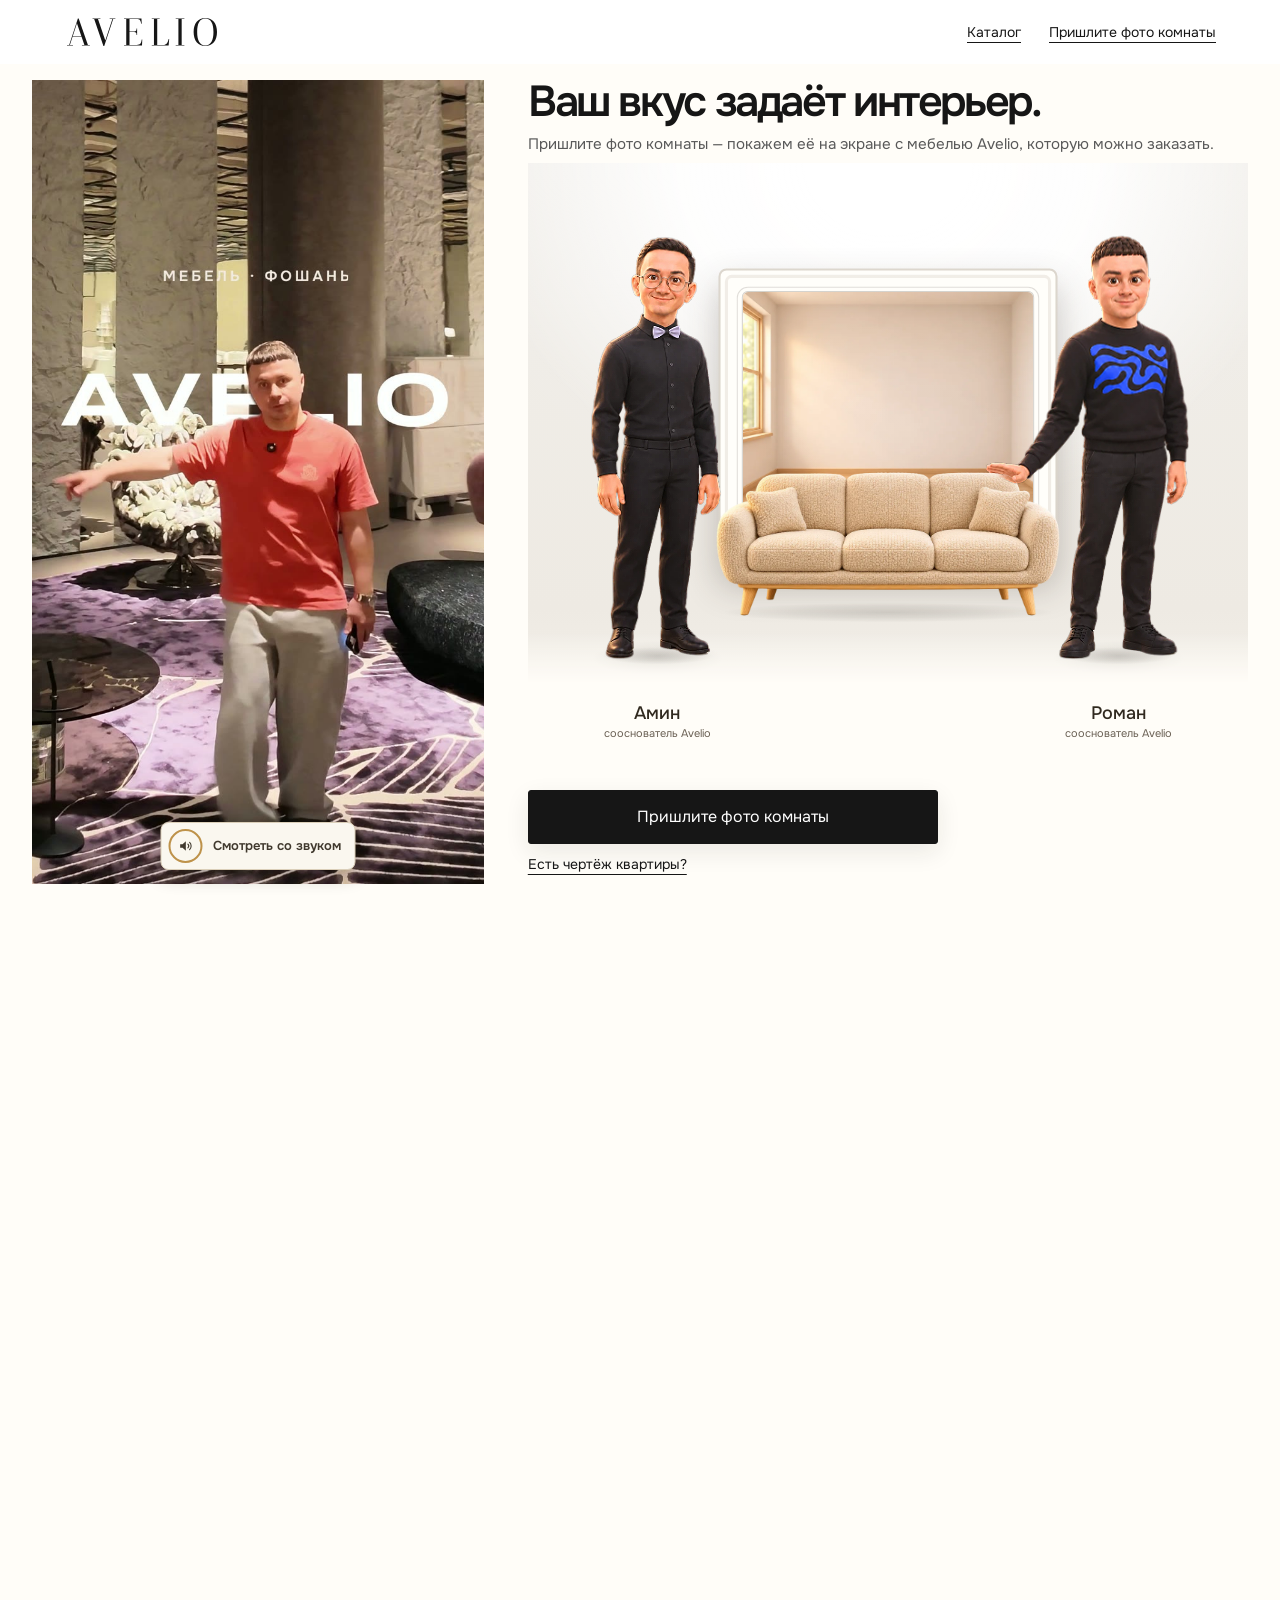
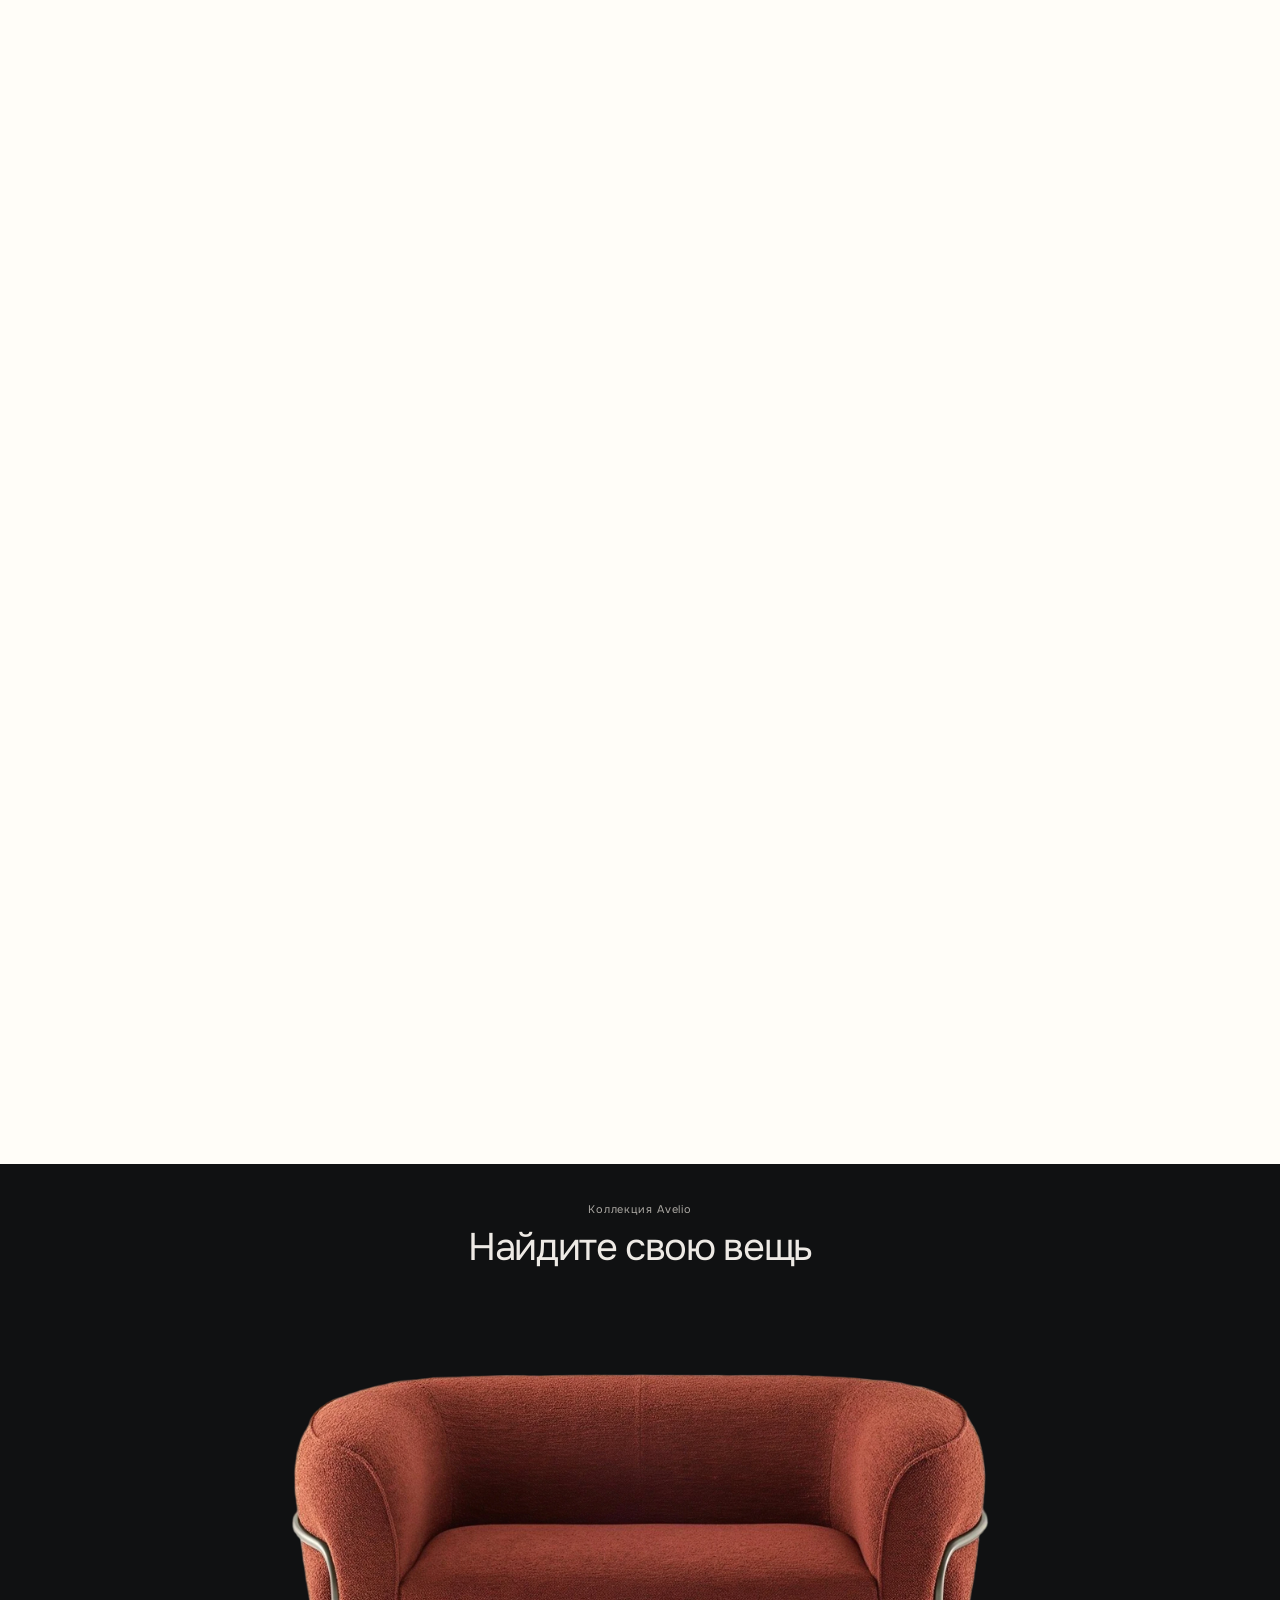
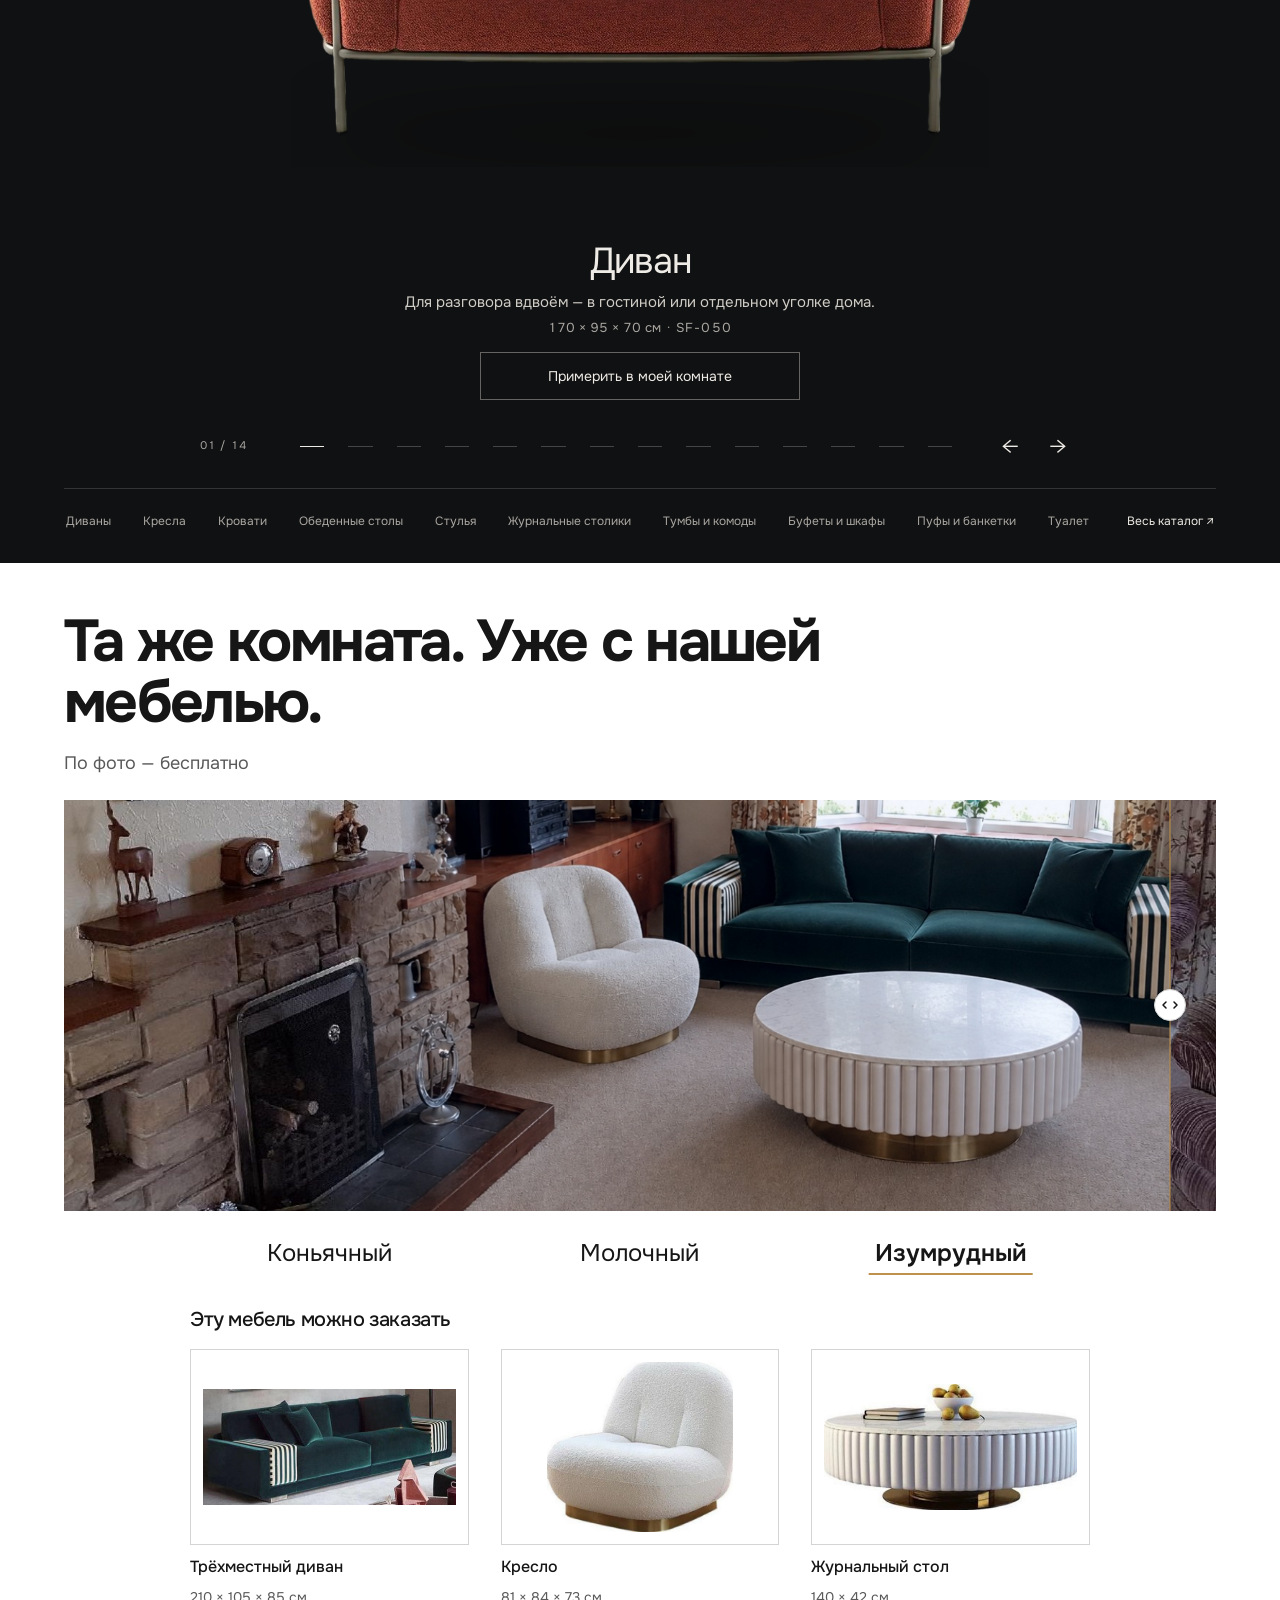
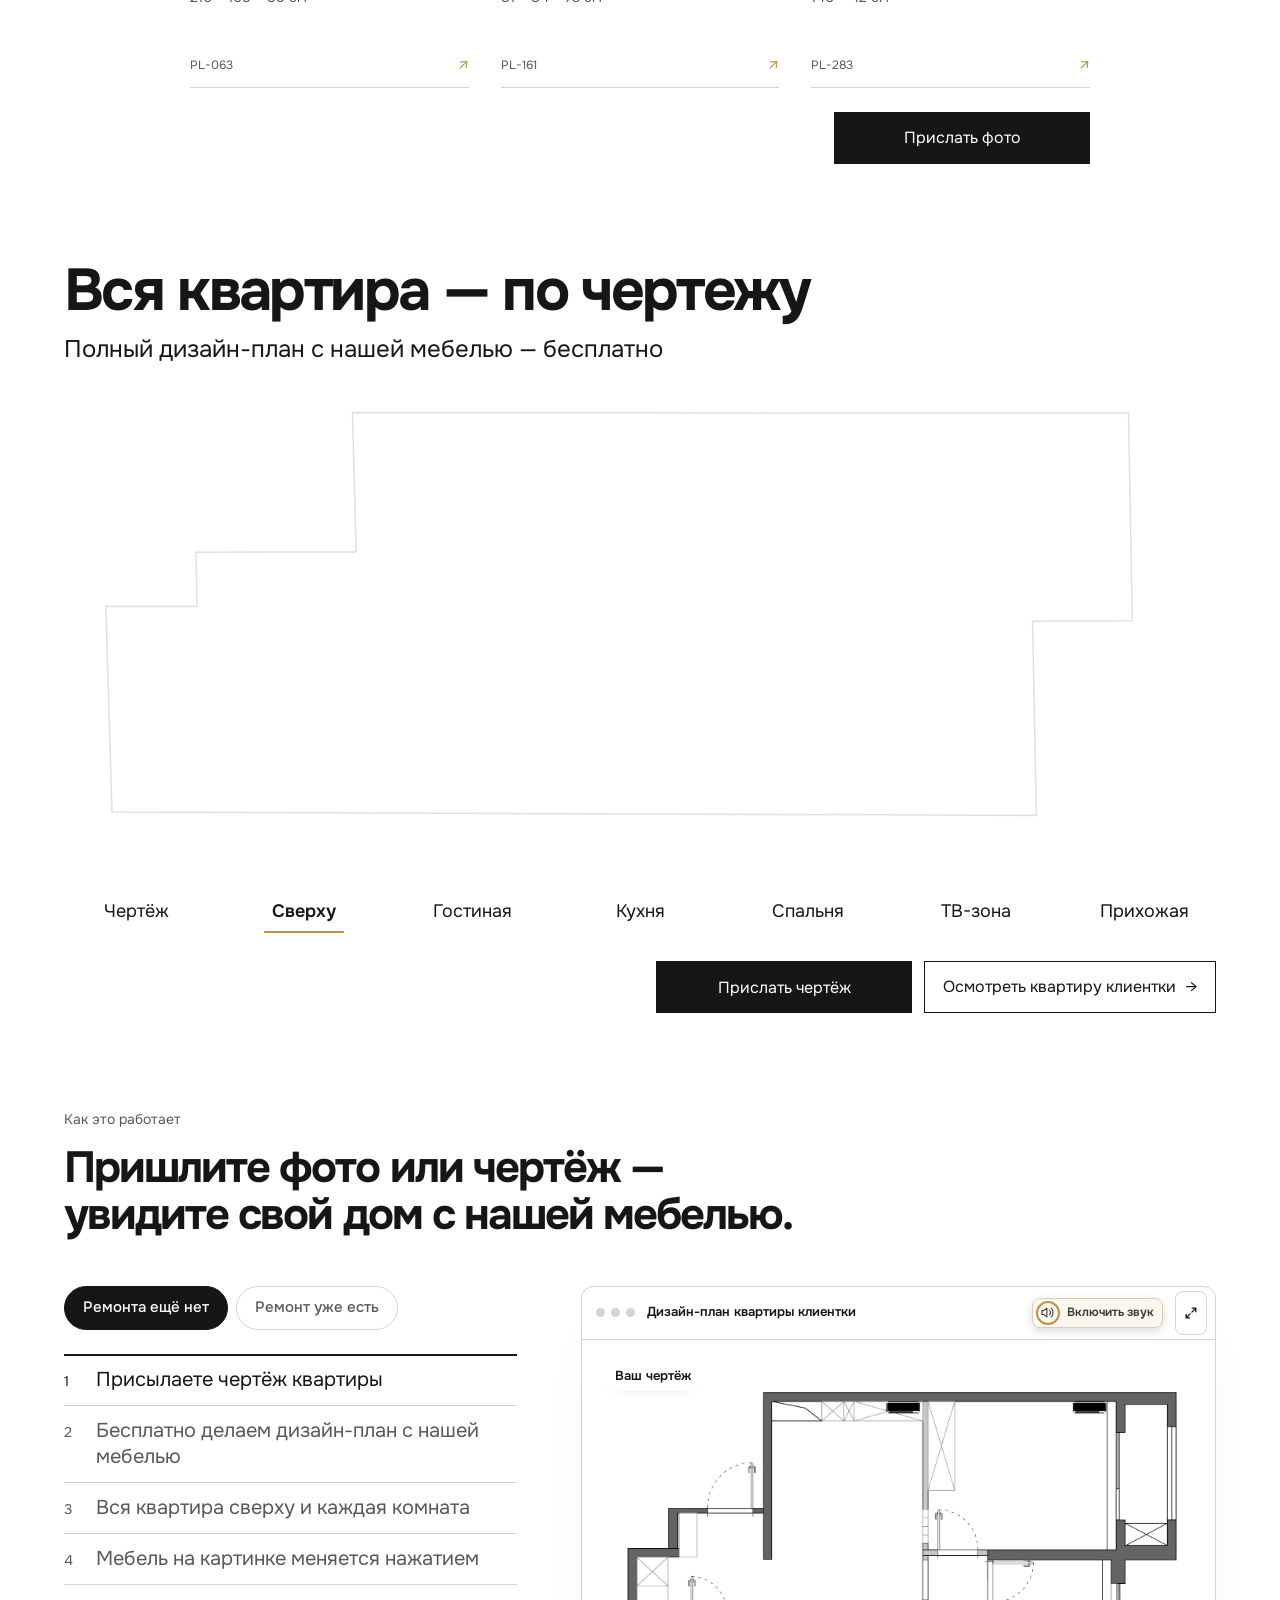
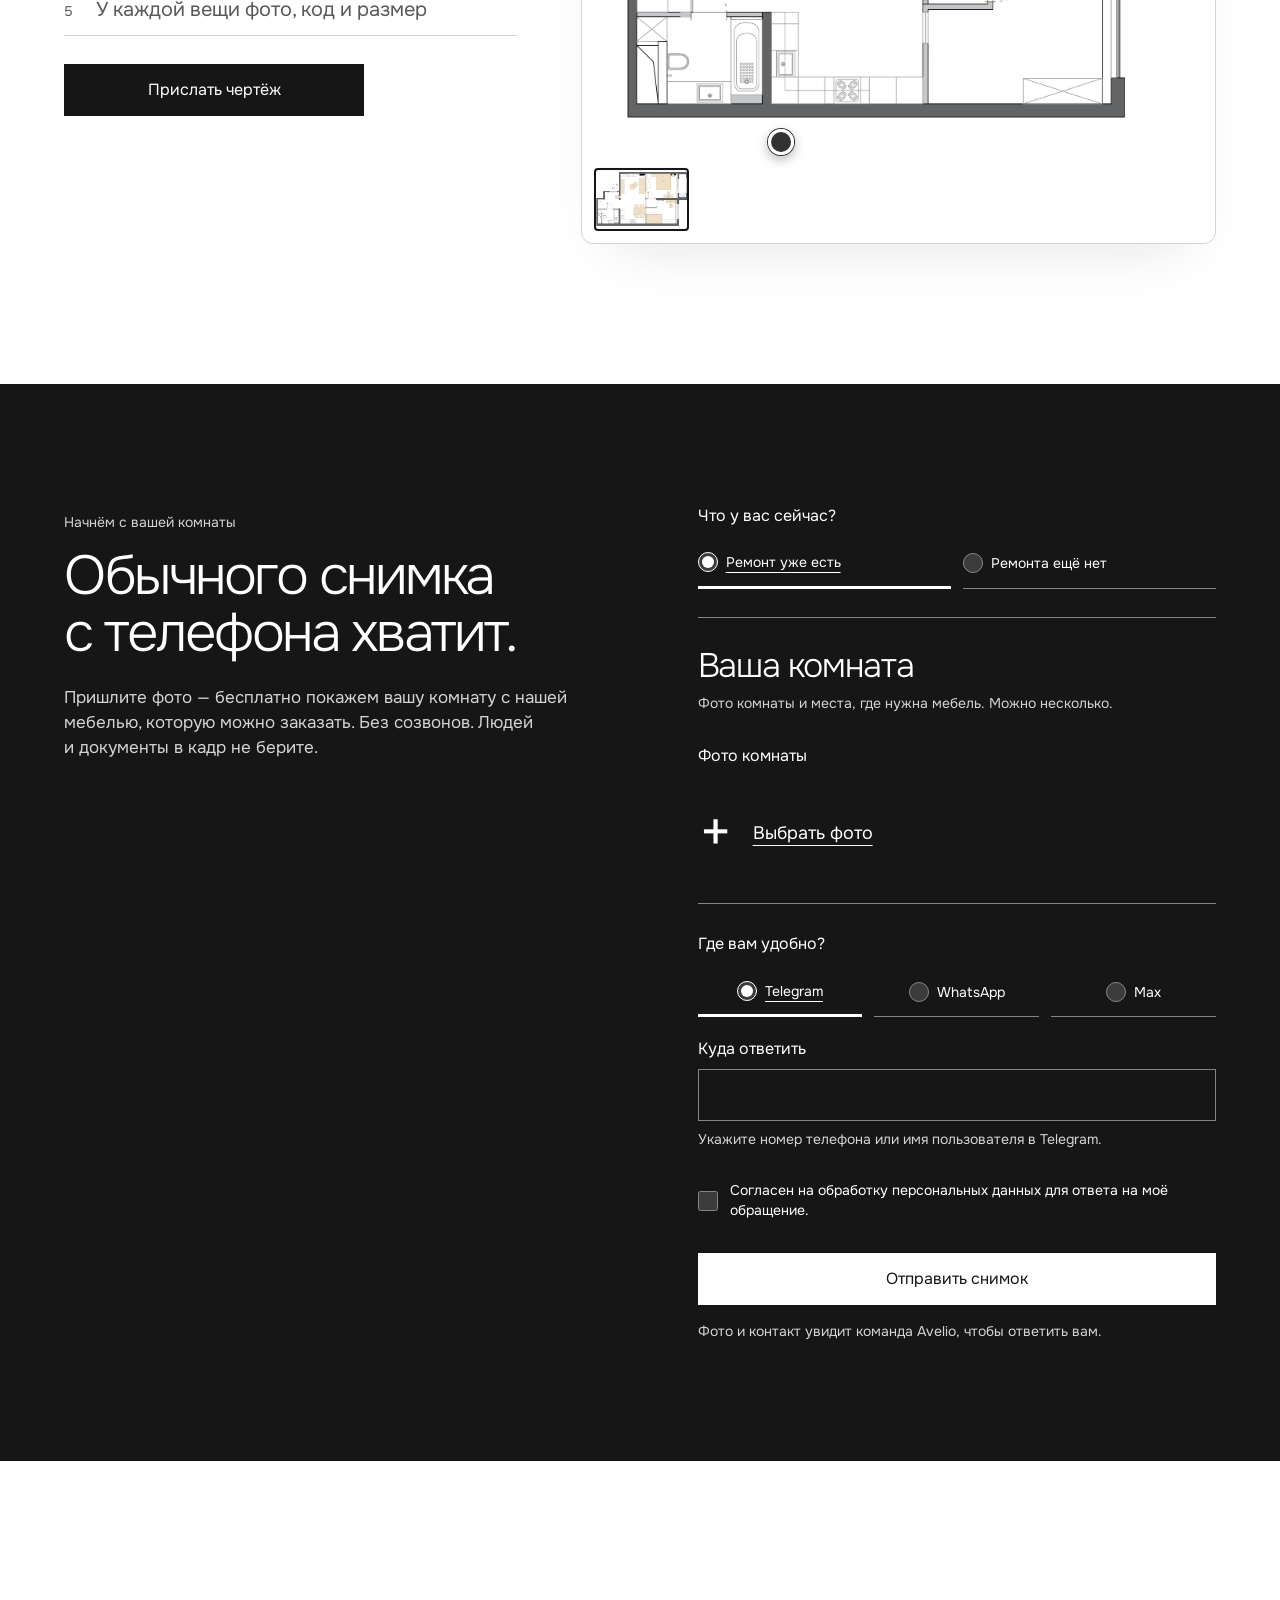
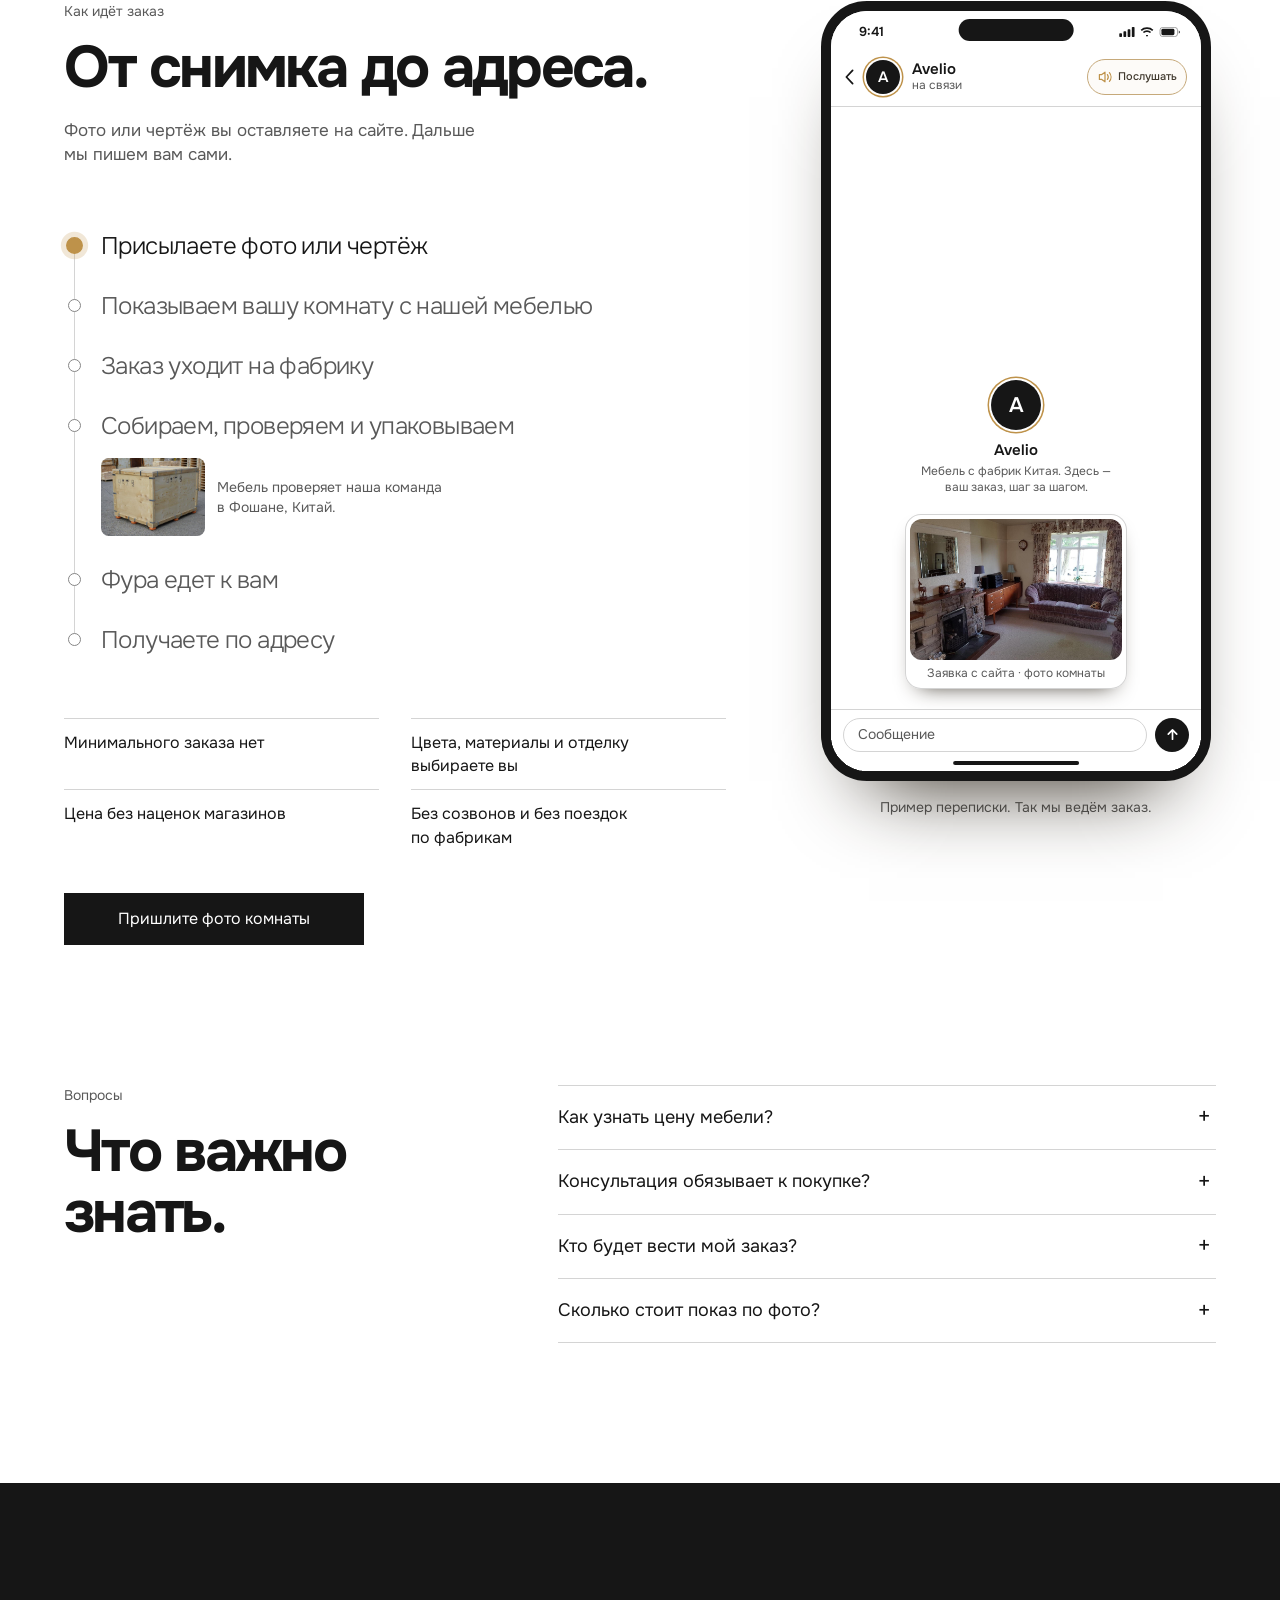
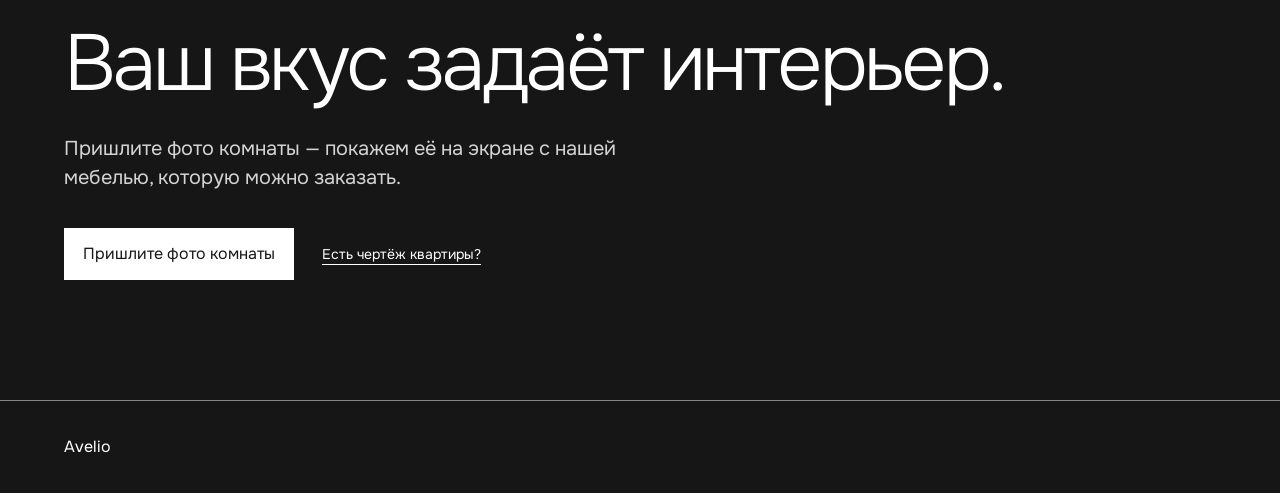
==== commit 9f9ad319: "Avelio — метаданные: title в head, lang=ru, description, canonical, Open Graph и Twitter с og.jpg, з" ====
--- a/index.html
+++ b/index.html
@@ -1,5 +1,30 @@
-<!doctype html><html><head><meta charset=utf8><meta name=viewport content="width=device-width,initial-scale=1,viewport-fit=cover"><meta name="color-scheme" content="only light"><style>:root{color-scheme:only light;box-sizing:border-box;padding-top:env(safe-area-inset-top,0px);padding-bottom:env(safe-area-inset-bottom,0px)}html{scroll-padding-top:env(safe-area-inset-top,0px)}body{margin:0;padding:0;font:14px -apple-system,BlinkMacSystemFont,sans-serif;background:#fff;color:#000}img{max-width:100%}[hidden]:not([hidden=until-found i]){display:none!important}</style></head><body>
-<title>Avelio</title>
+<!doctype html><html lang="ru"><head><meta charset=utf8><meta name=viewport content="width=device-width,initial-scale=1,viewport-fit=cover"><meta name="color-scheme" content="only light">
+<!-- avelio-meta -->
+<title>Avelio — мебель с китайских фабрик</title>
+<meta name="description" content="Avelio — мебель с китайских фабрик на ваш вкус. Бесплатно покажем вашу комнату с нашей мебелью по фото или сделаем дизайн-план всей квартиры по чертежу.">
+<link rel="canonical" href="https://aveliomebel.com/">
+<meta property="og:type" content="website">
+<meta property="og:site_name" content="Avelio">
+<meta property="og:locale" content="ru_RU">
+<meta property="og:url" content="https://aveliomebel.com/">
+<meta property="og:title" content="Мебель Avelio в вашей комнате">
+<meta property="og:description" content="Бесплатно покажем вашу комнату с мебелью Avelio по фото. Цвета, материалы и отделку выбираете вы.">
+<meta property="og:image" content="https://aveliomebel.com/og.jpg">
+<meta property="og:image:type" content="image/jpeg">
+<meta property="og:image:width" content="1200">
+<meta property="og:image:height" content="630">
+<meta property="og:image:alt" content="Логотип Avelio, надпись Мебель в вашей комнате и фото комнаты с белым диваном, креслом и столиками.">
+<meta name="twitter:card" content="summary_large_image">
+<meta name="twitter:title" content="Мебель Avelio в вашей комнате">
+<meta name="twitter:description" content="Бесплатно покажем вашу комнату с мебелью Avelio по фото. Цвета, материалы и отделку выбираете вы.">
+<meta name="twitter:image" content="https://aveliomebel.com/og.jpg">
+<meta name="twitter:image:alt" content="Логотип Avelio, надпись Мебель в вашей комнате и фото комнаты с белым диваном, креслом и столиками.">
+<link rel="icon" href="/favicon.ico" sizes="48x48">
+<link rel="icon" href="/favicon.svg" type="image/svg+xml">
+<link rel="apple-touch-icon" href="/apple-touch-icon.png">
+<meta name="theme-color" content="#FFFFFF">
+<!-- /avelio-meta -->
+<style>:root{color-scheme:only light;box-sizing:border-box;padding-top:env(safe-area-inset-top,0px);padding-bottom:env(safe-area-inset-bottom,0px)}html{scroll-padding-top:env(safe-area-inset-top,0px)}body{margin:0;padding:0;font:14px -apple-system,BlinkMacSystemFont,sans-serif;background:#fff;color:#000}img{max-width:100%}[hidden]:not([hidden=until-found i]){display:none!important}</style></head><body>
 <meta name="claude:viewport-fit-sides" content="cover">
 <script>
 /* Сцена основателей грузится в два шага: сначала первый кадр, после его загрузки — остальные позы.
